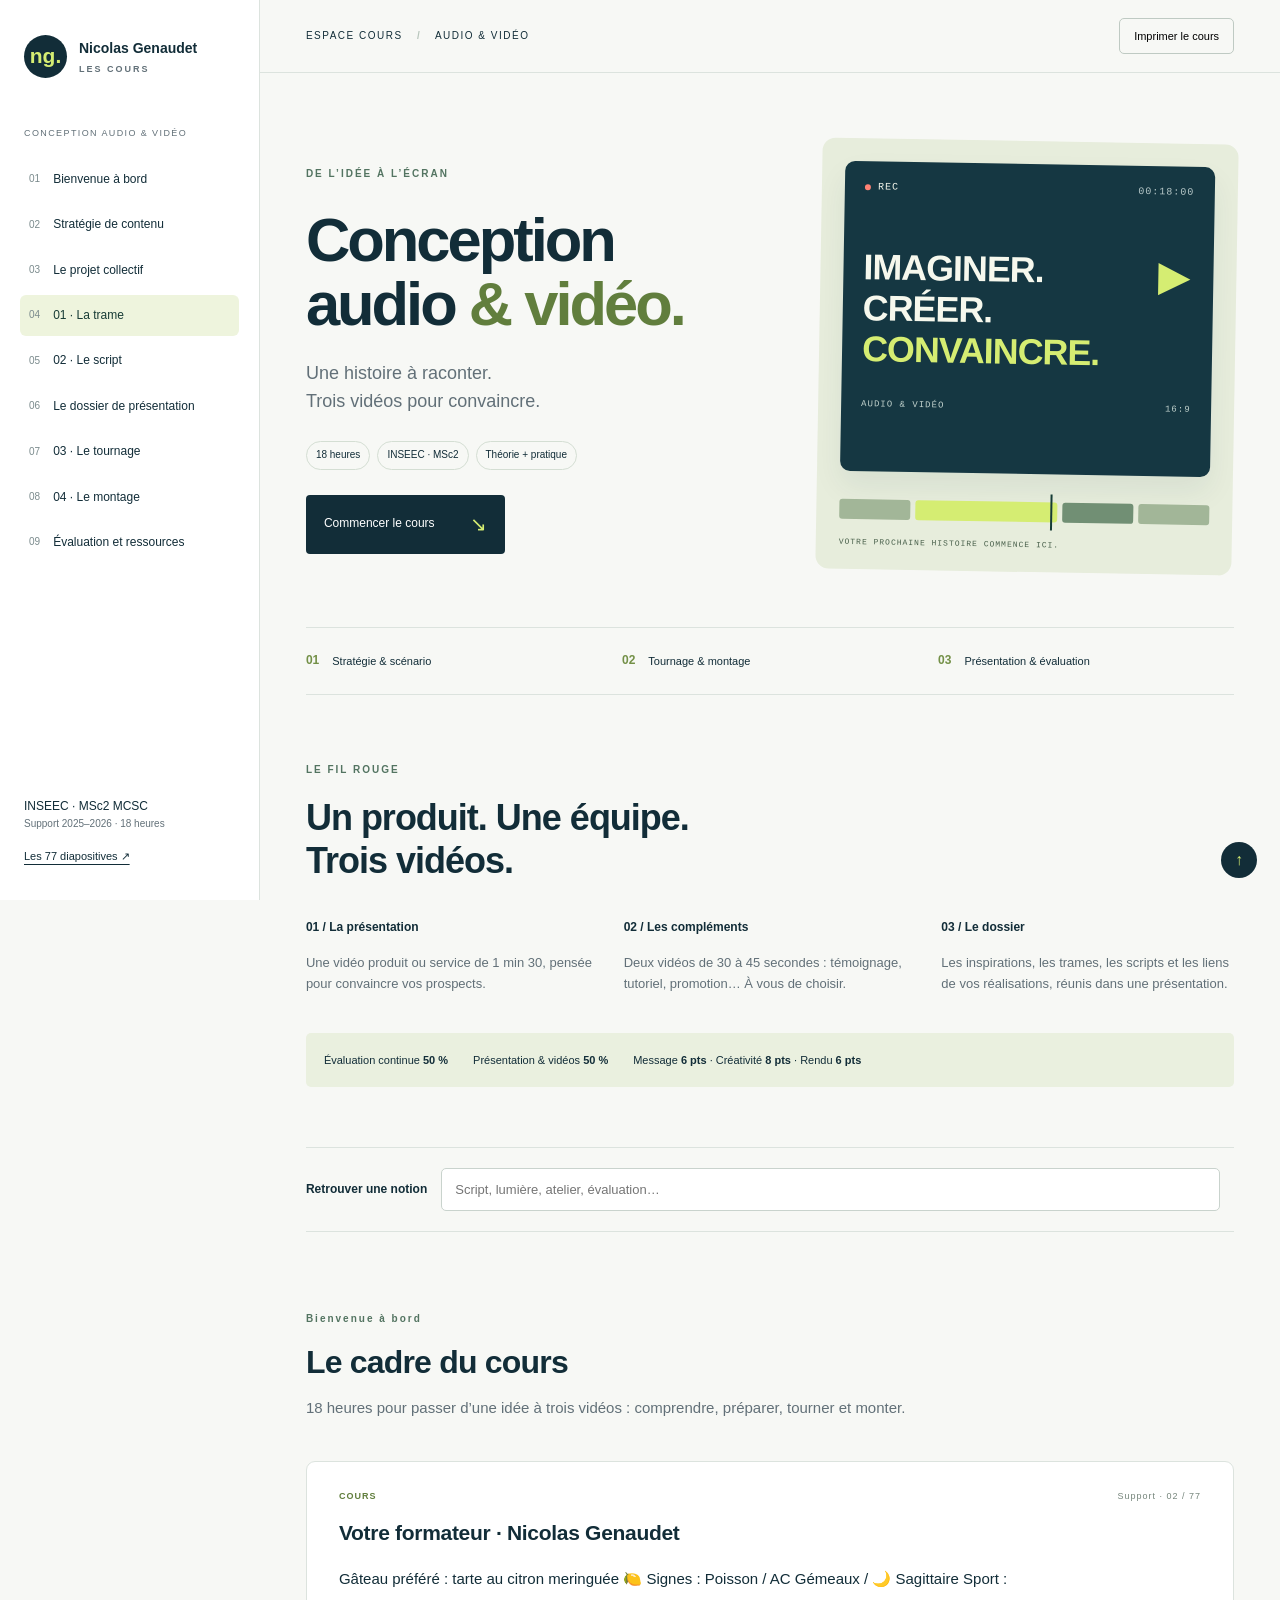
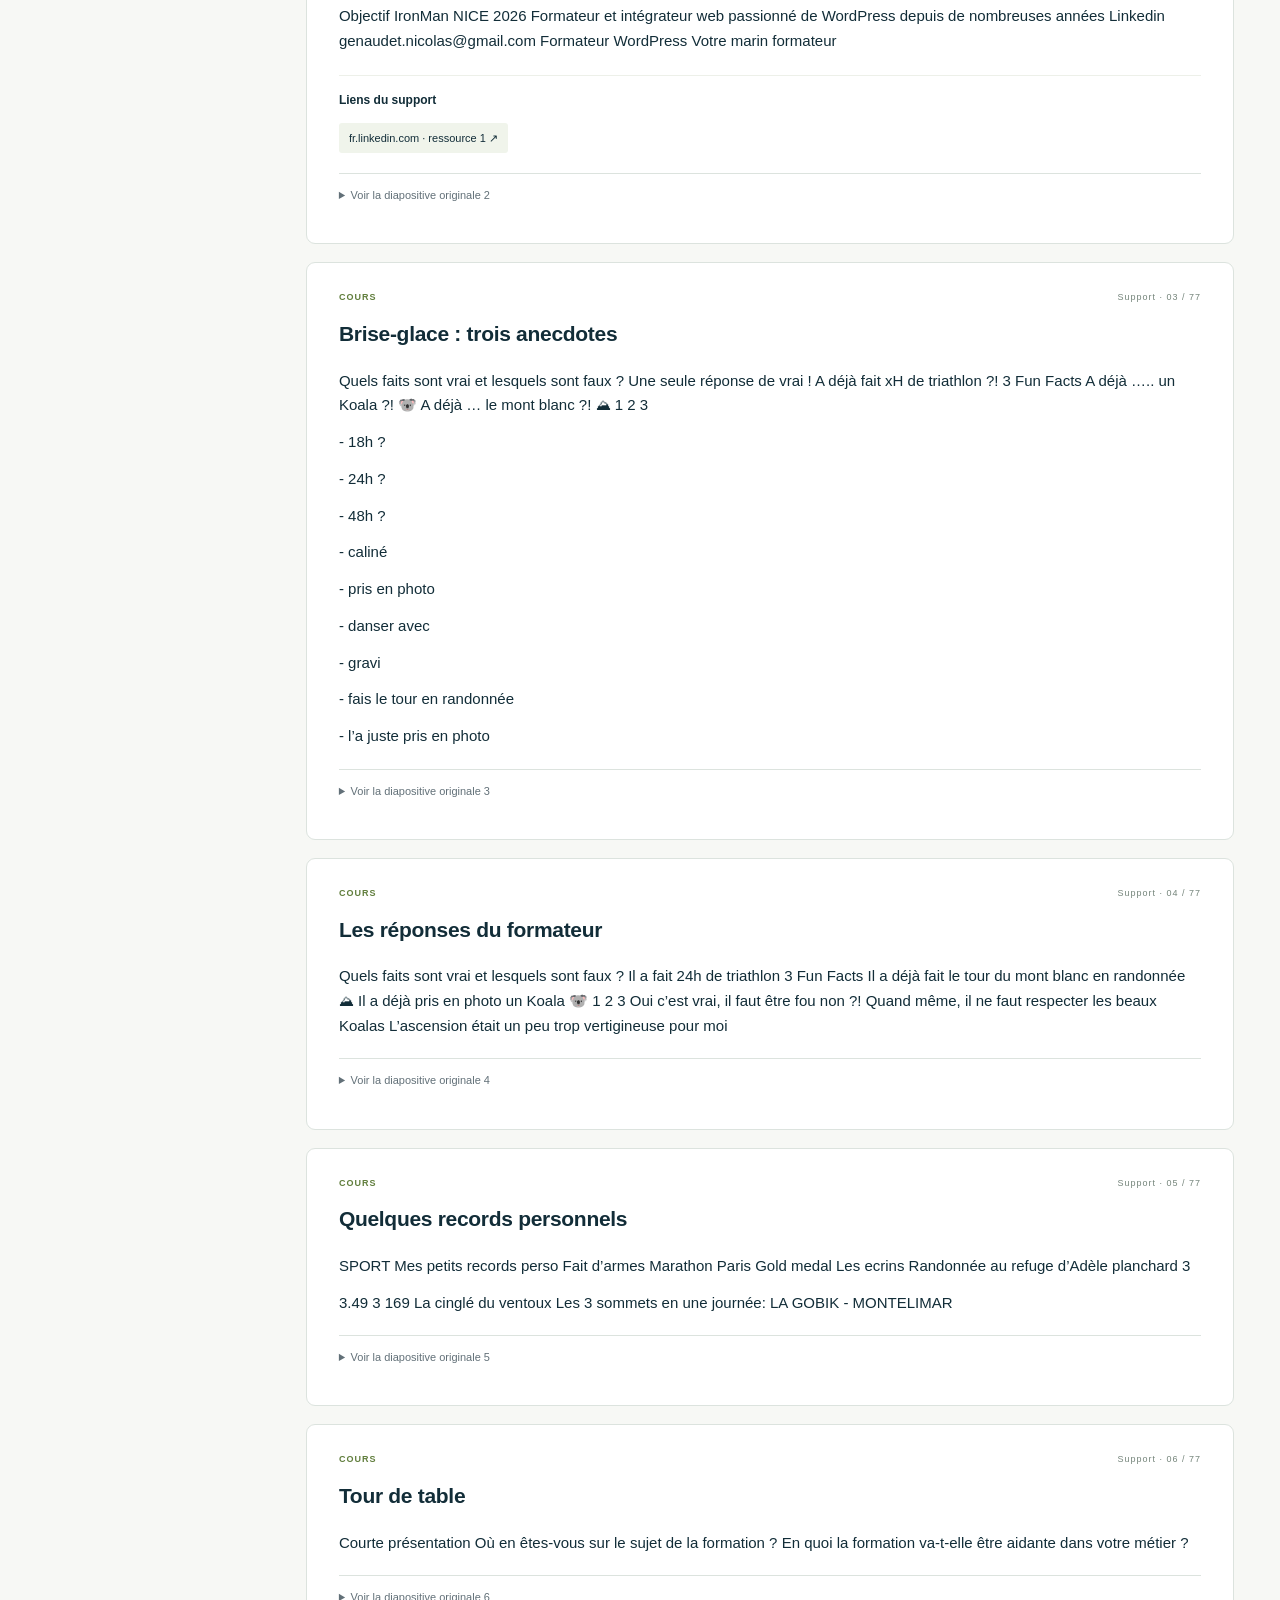
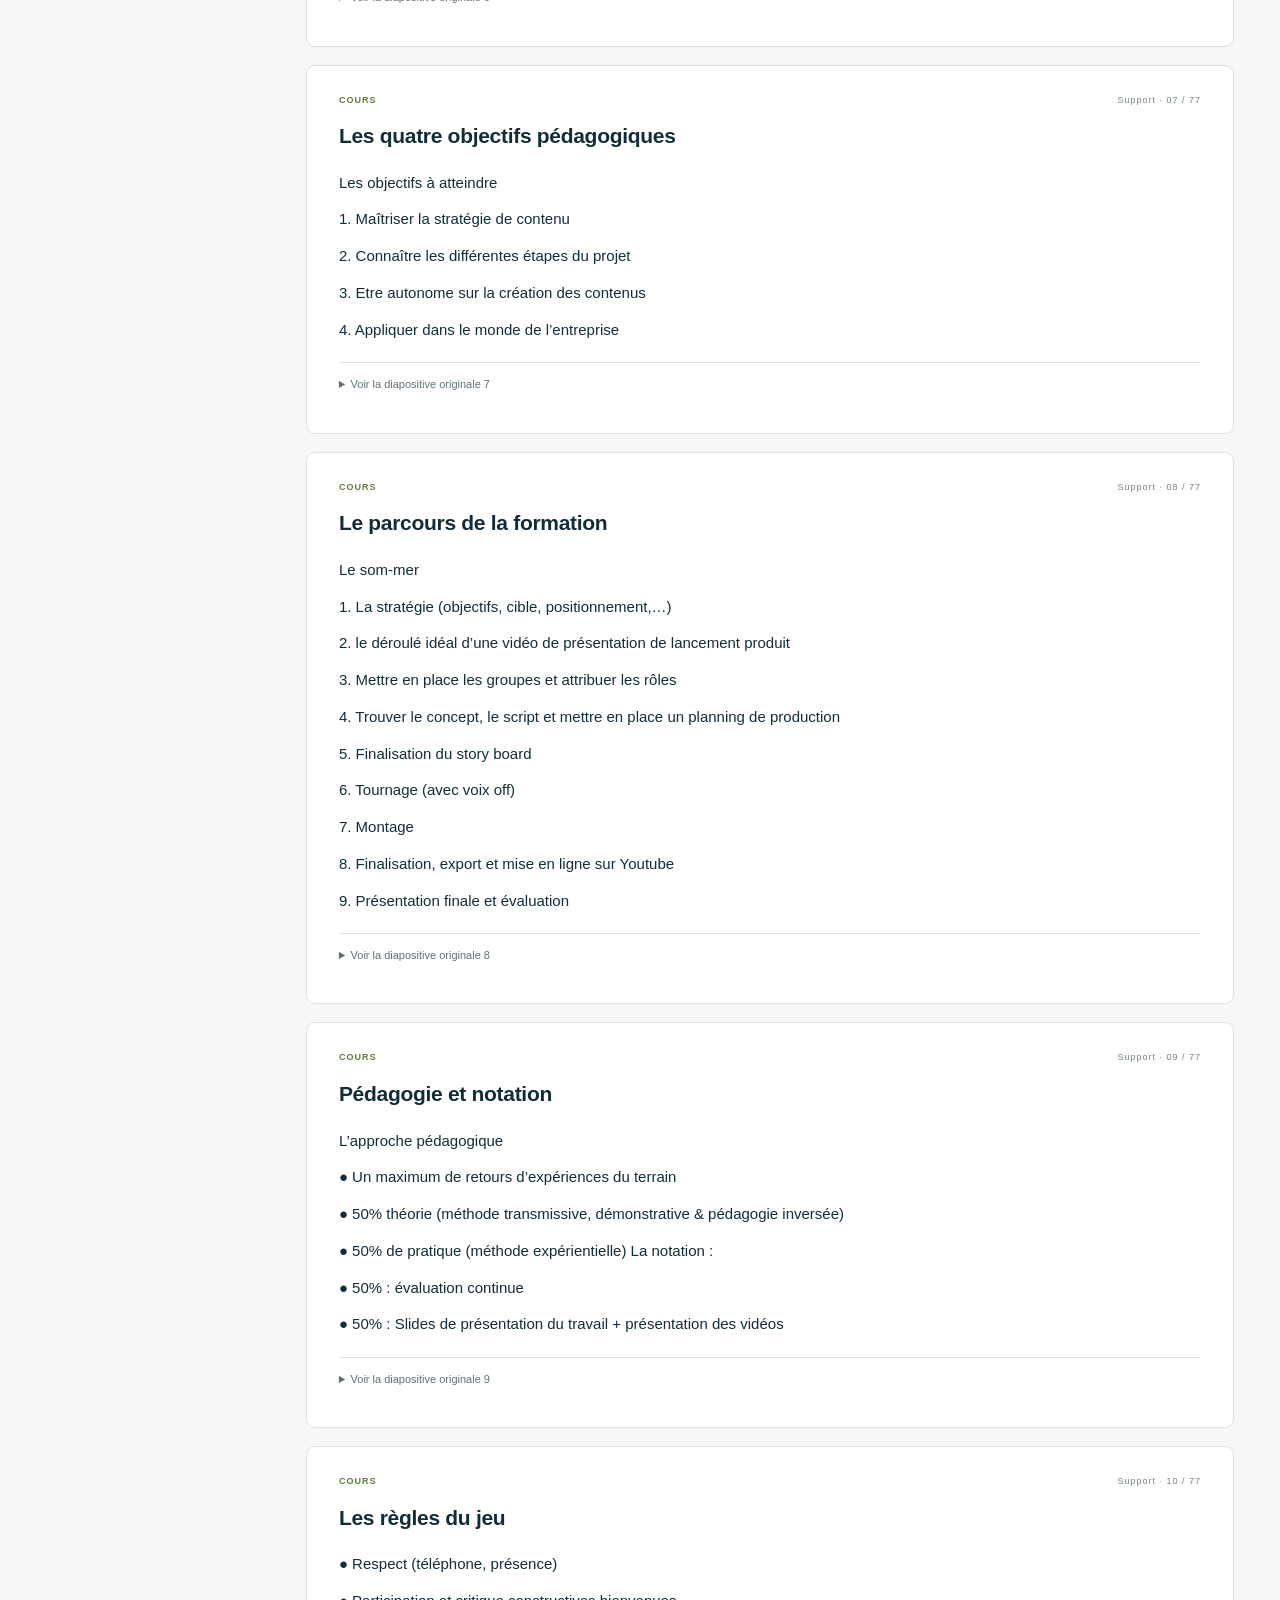
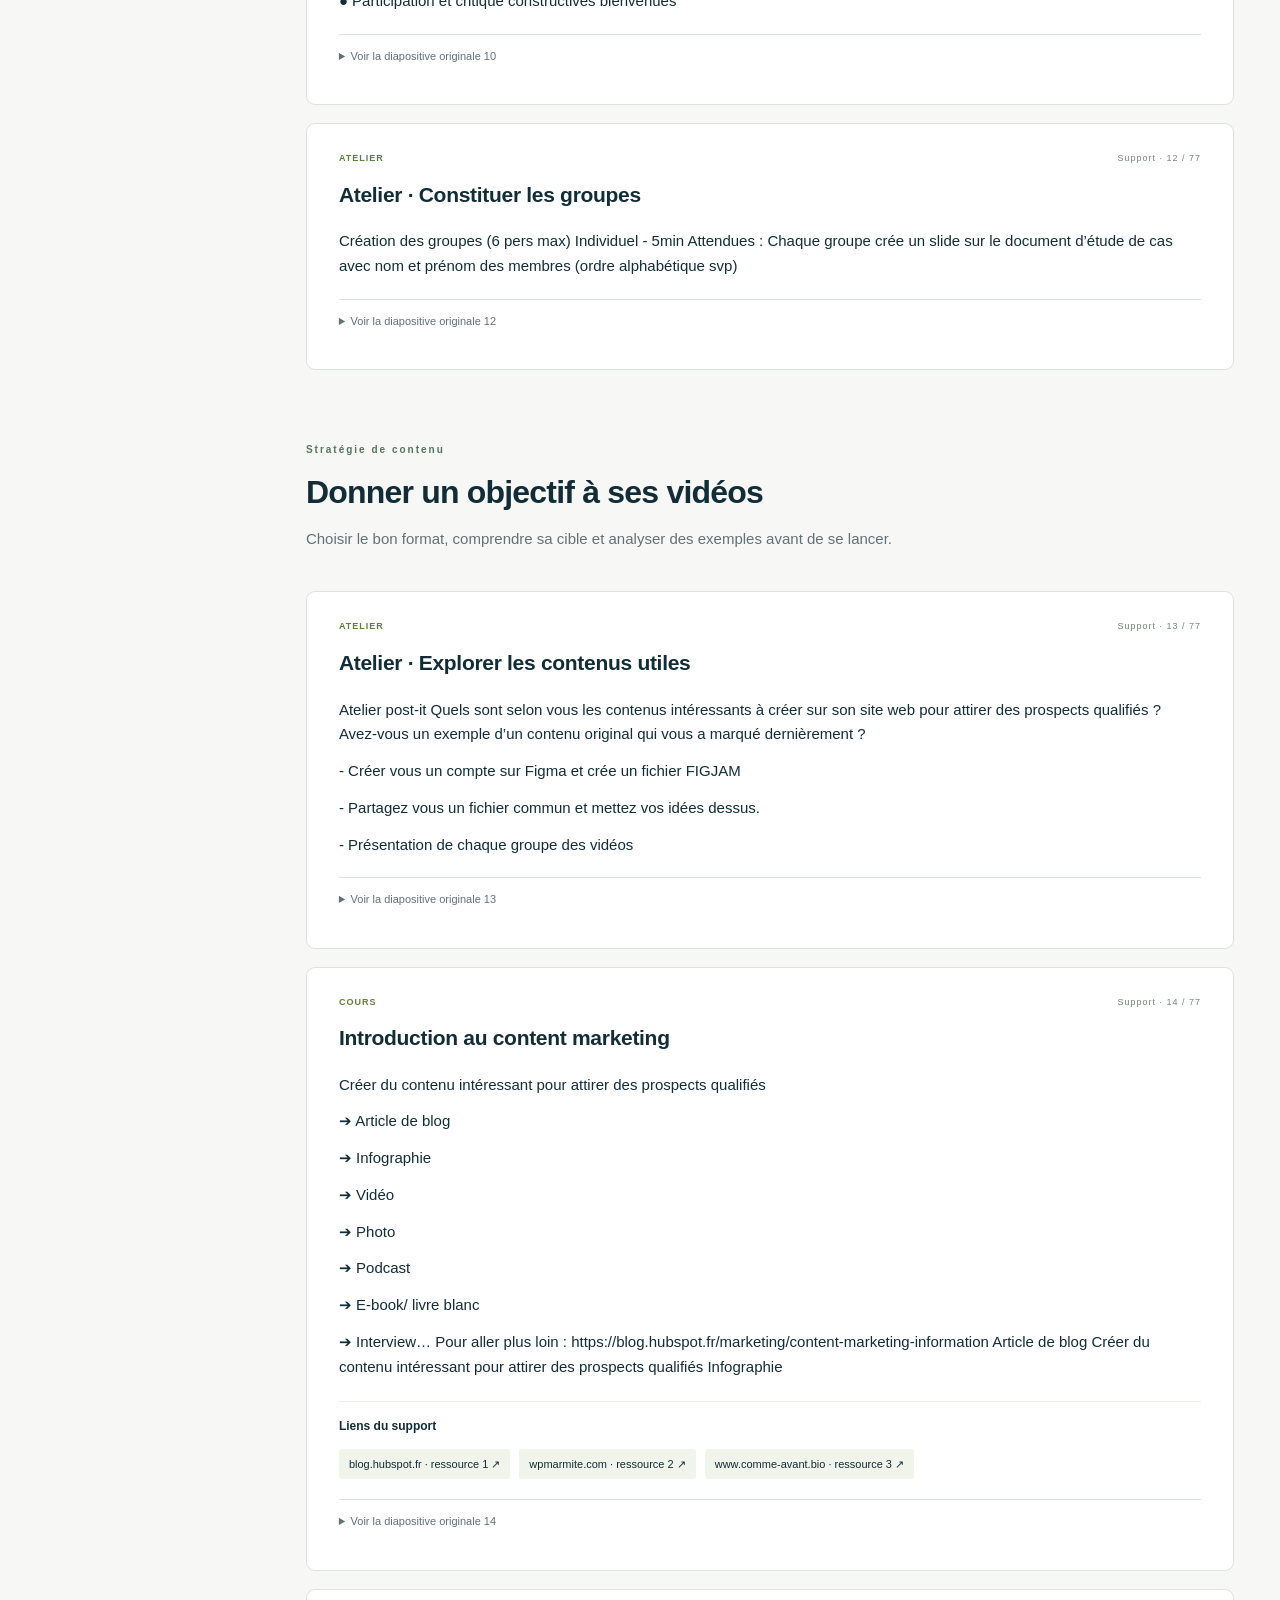
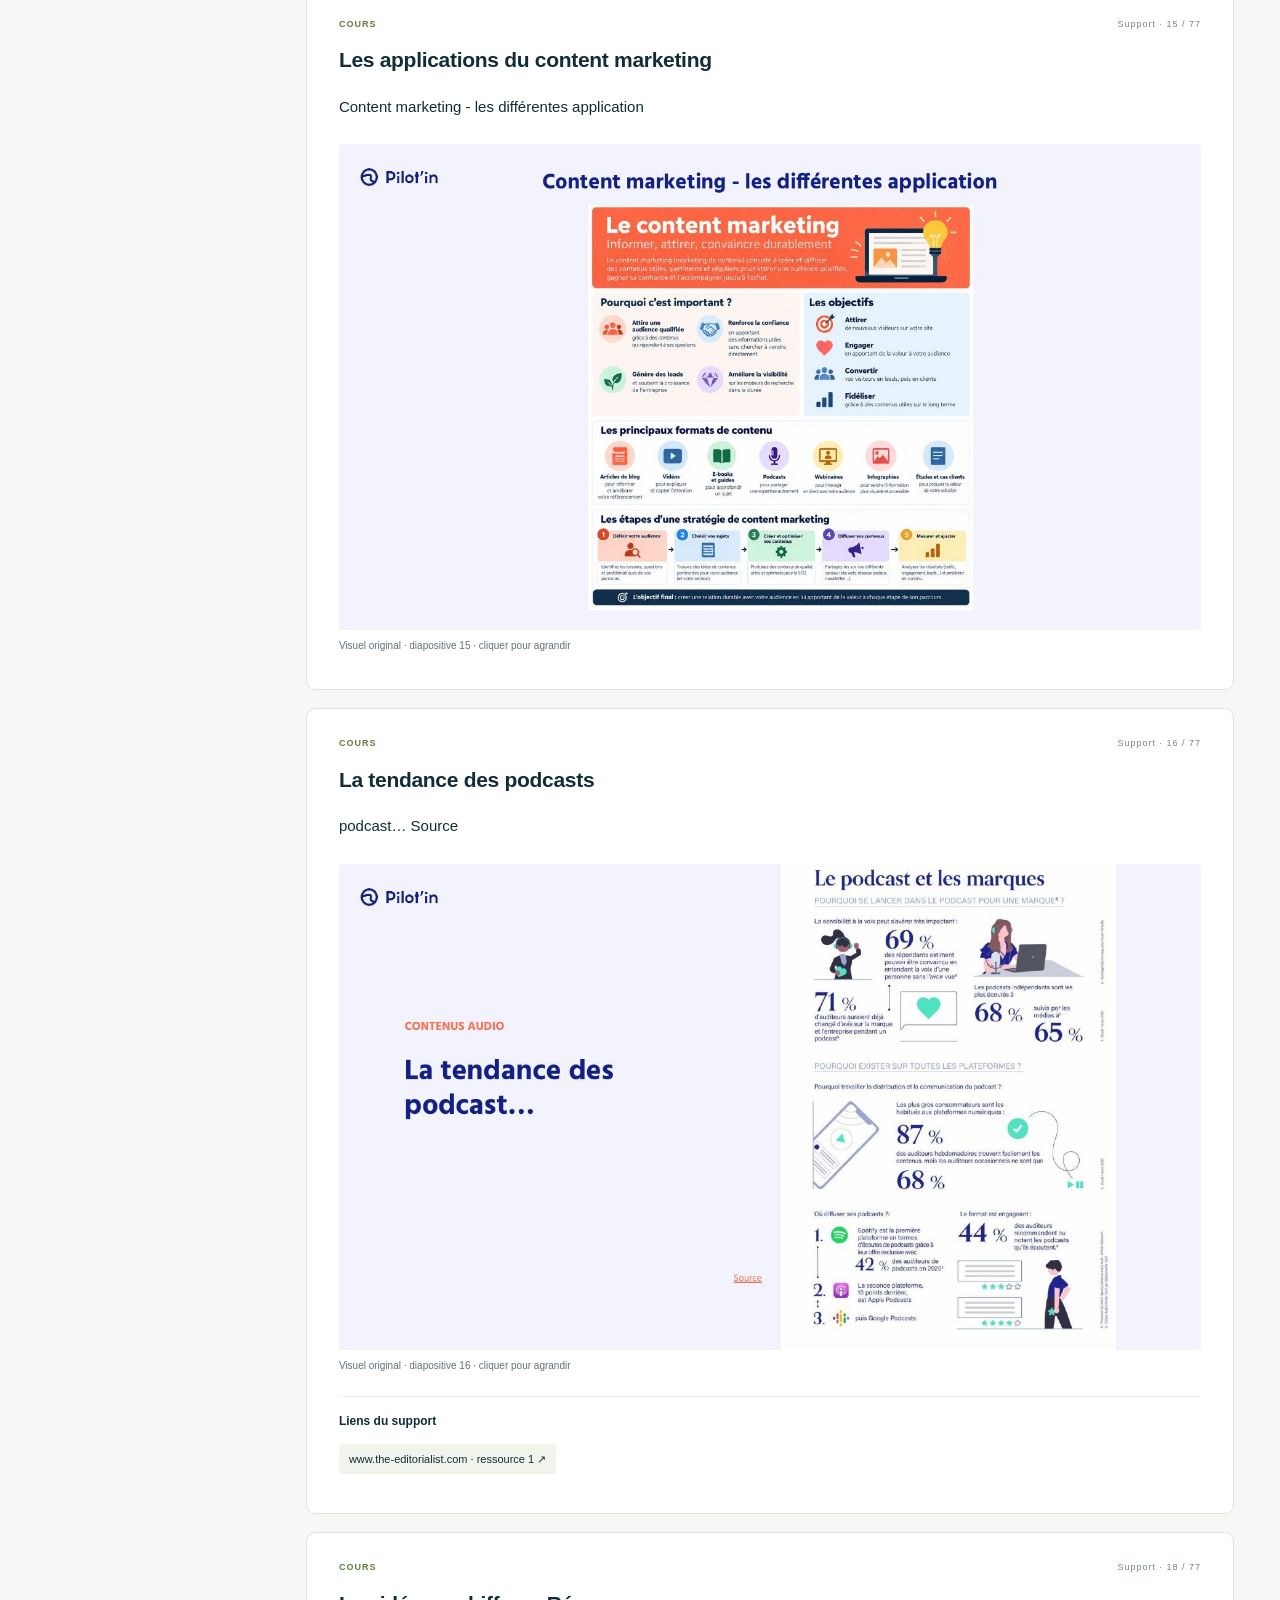
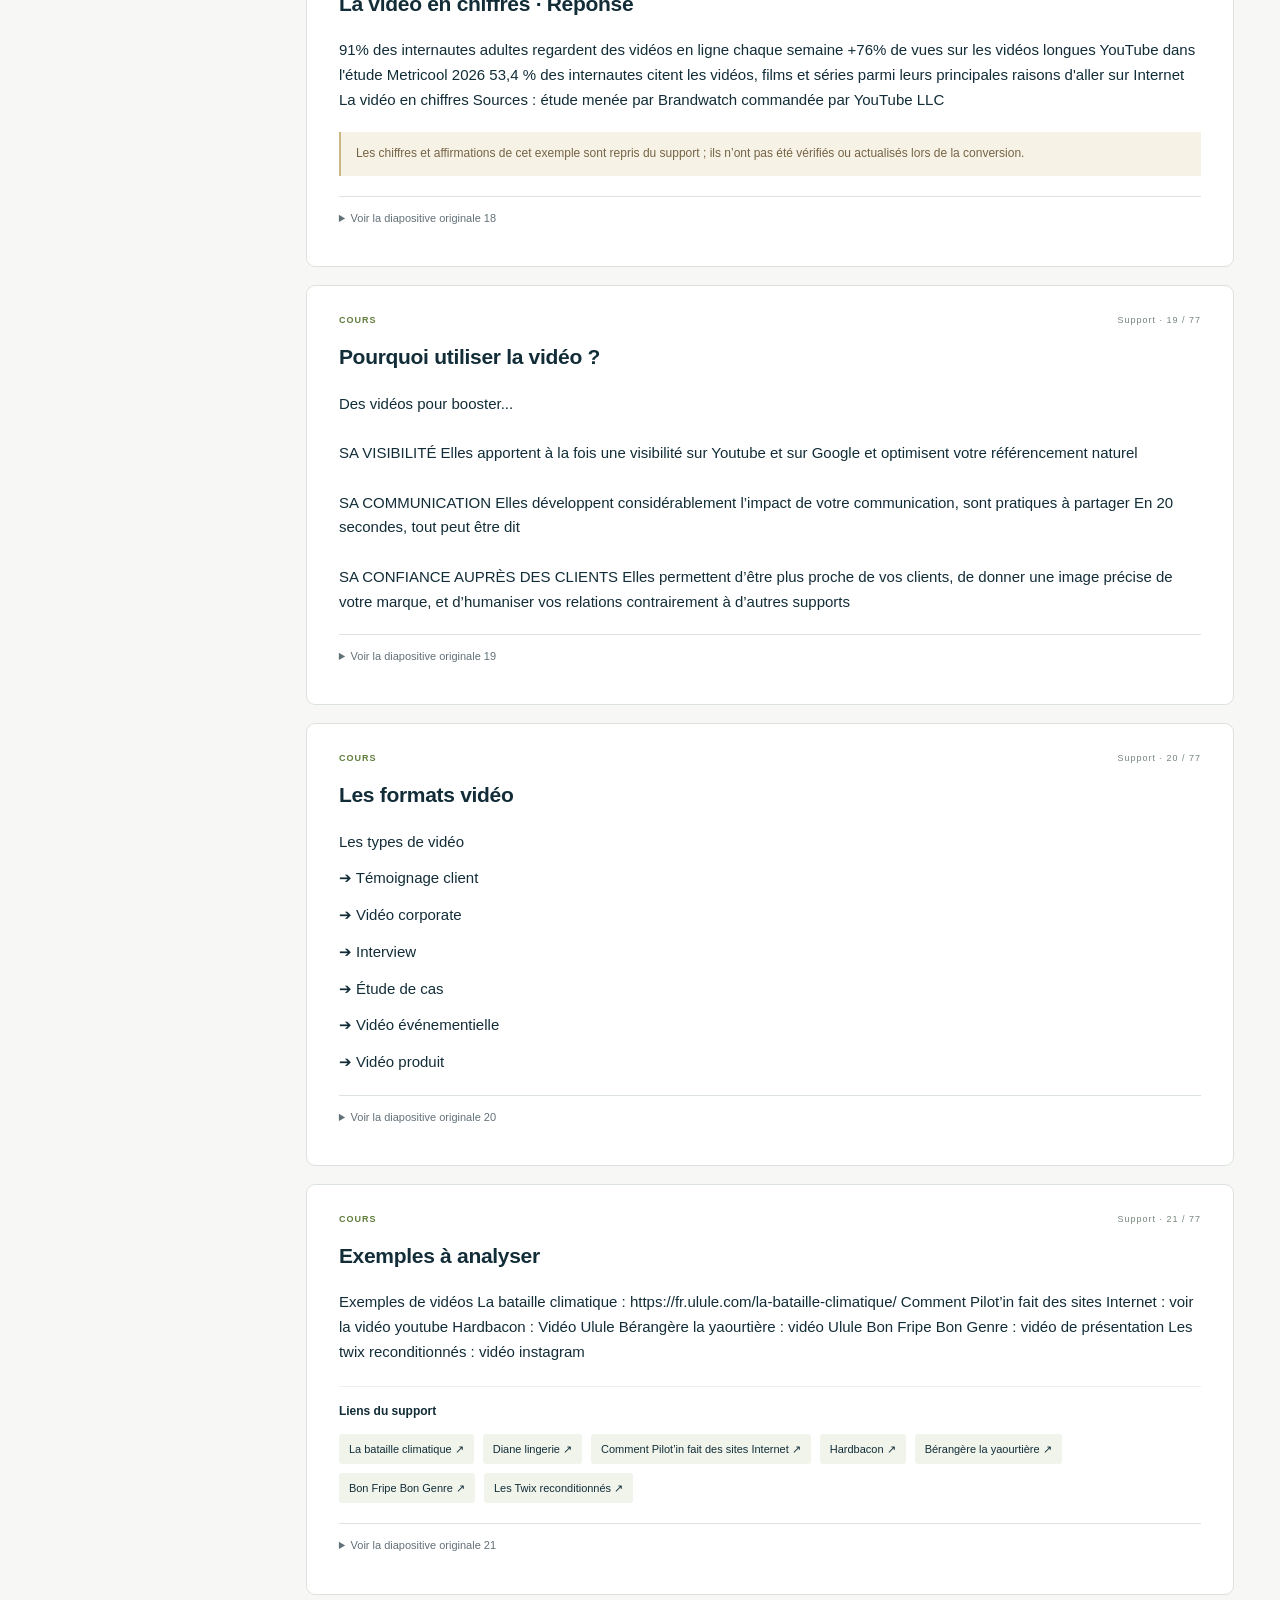
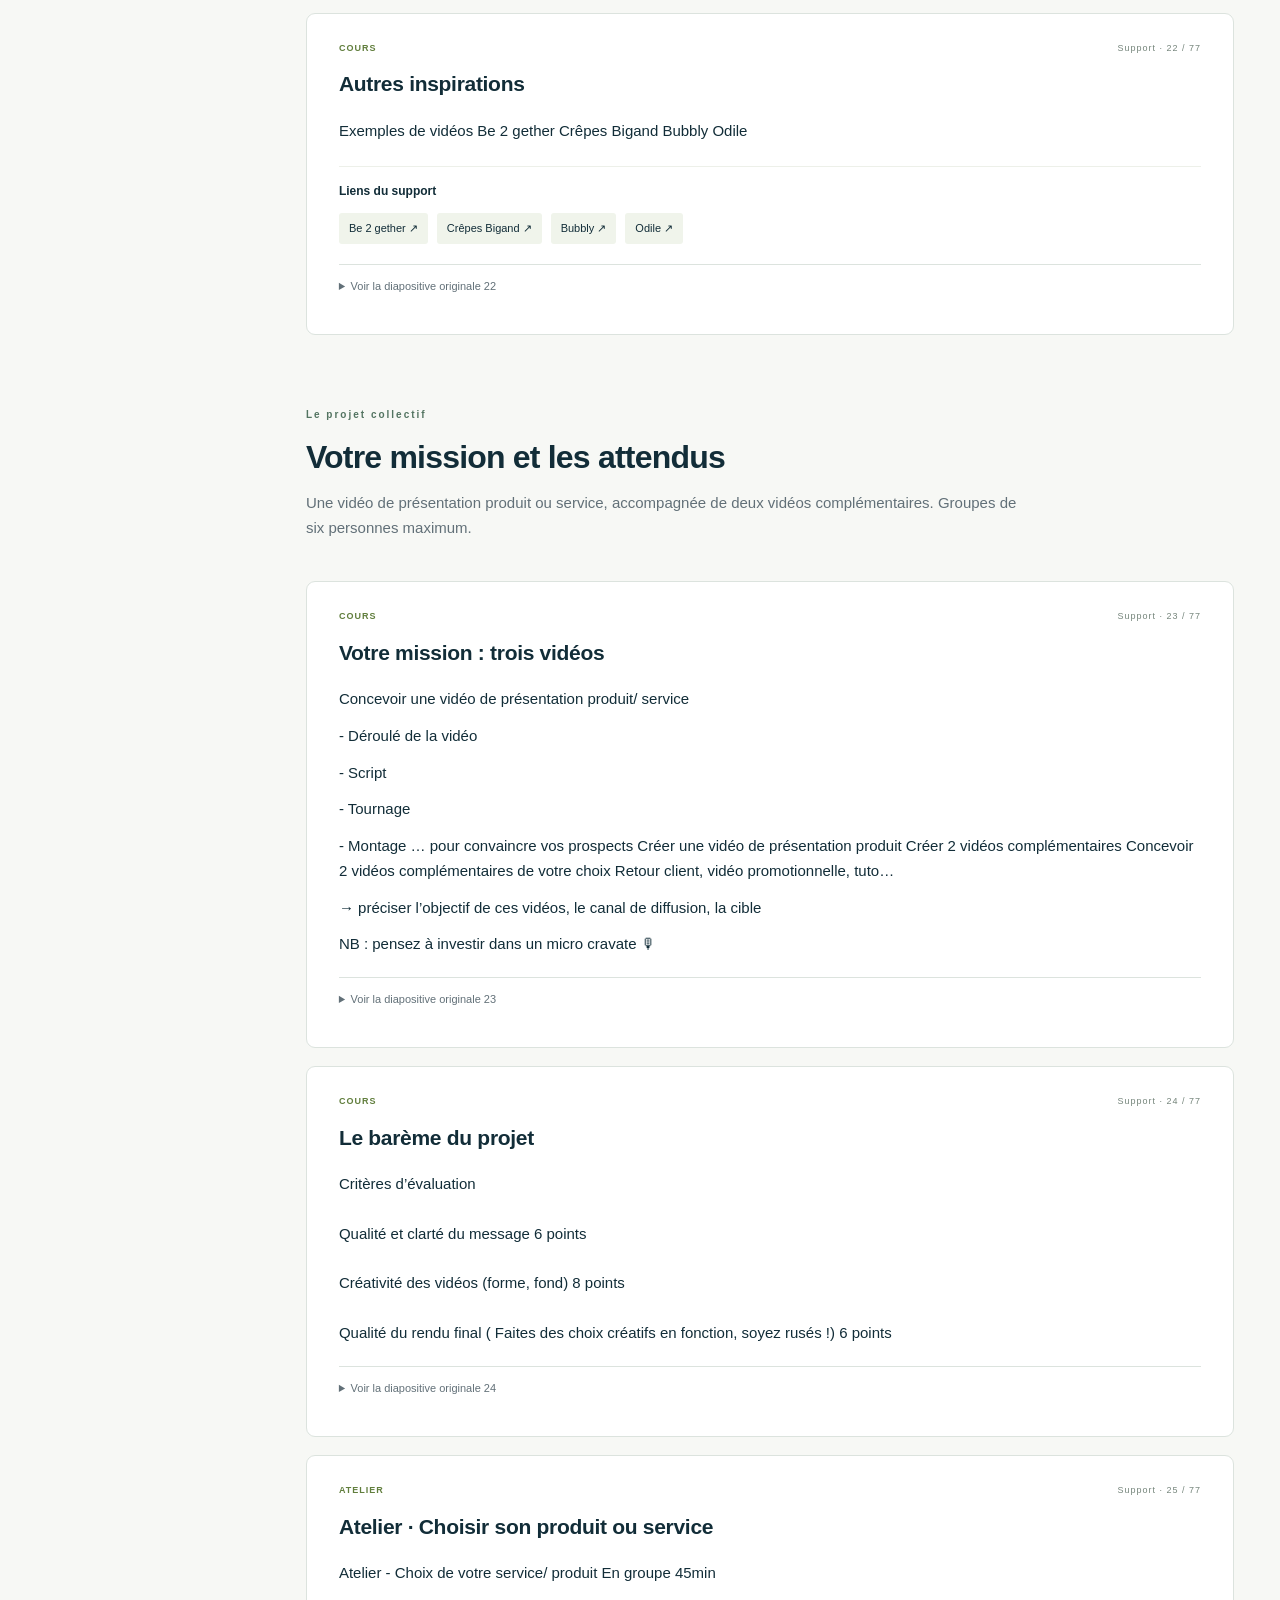
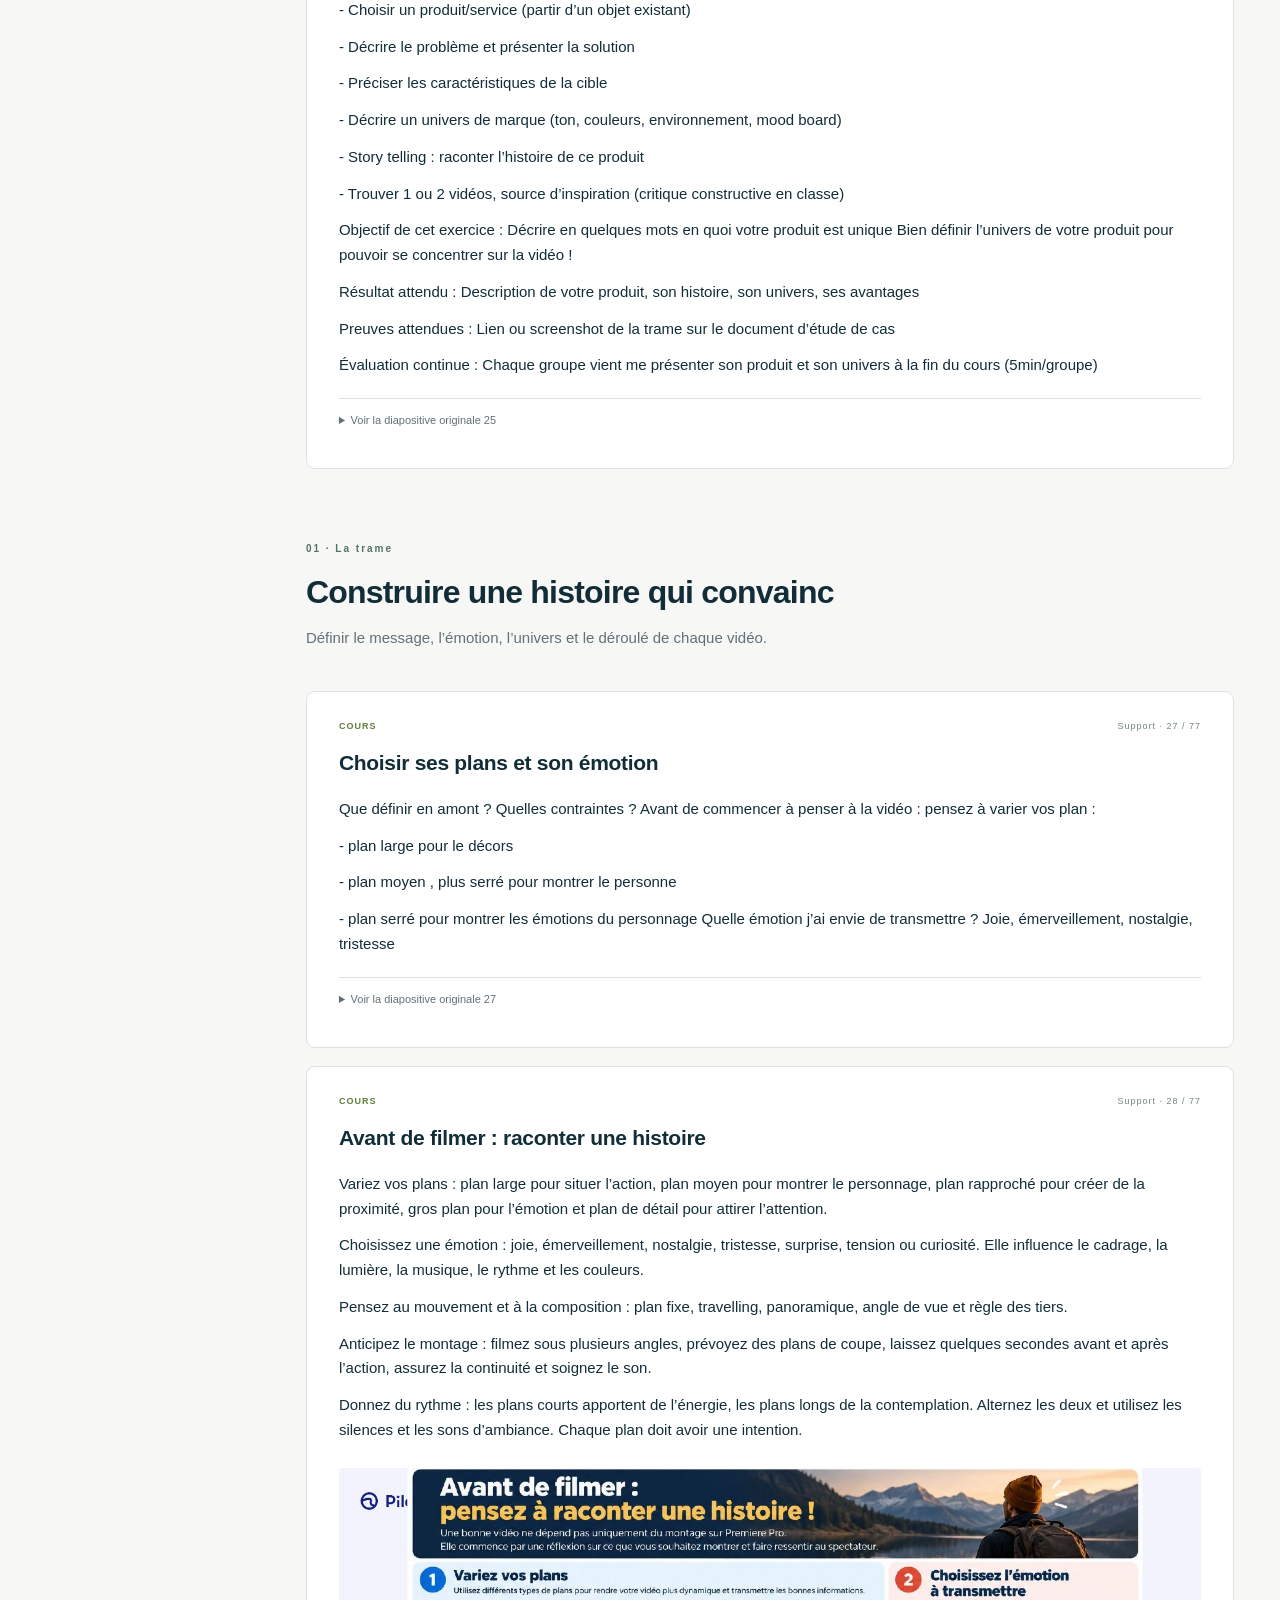
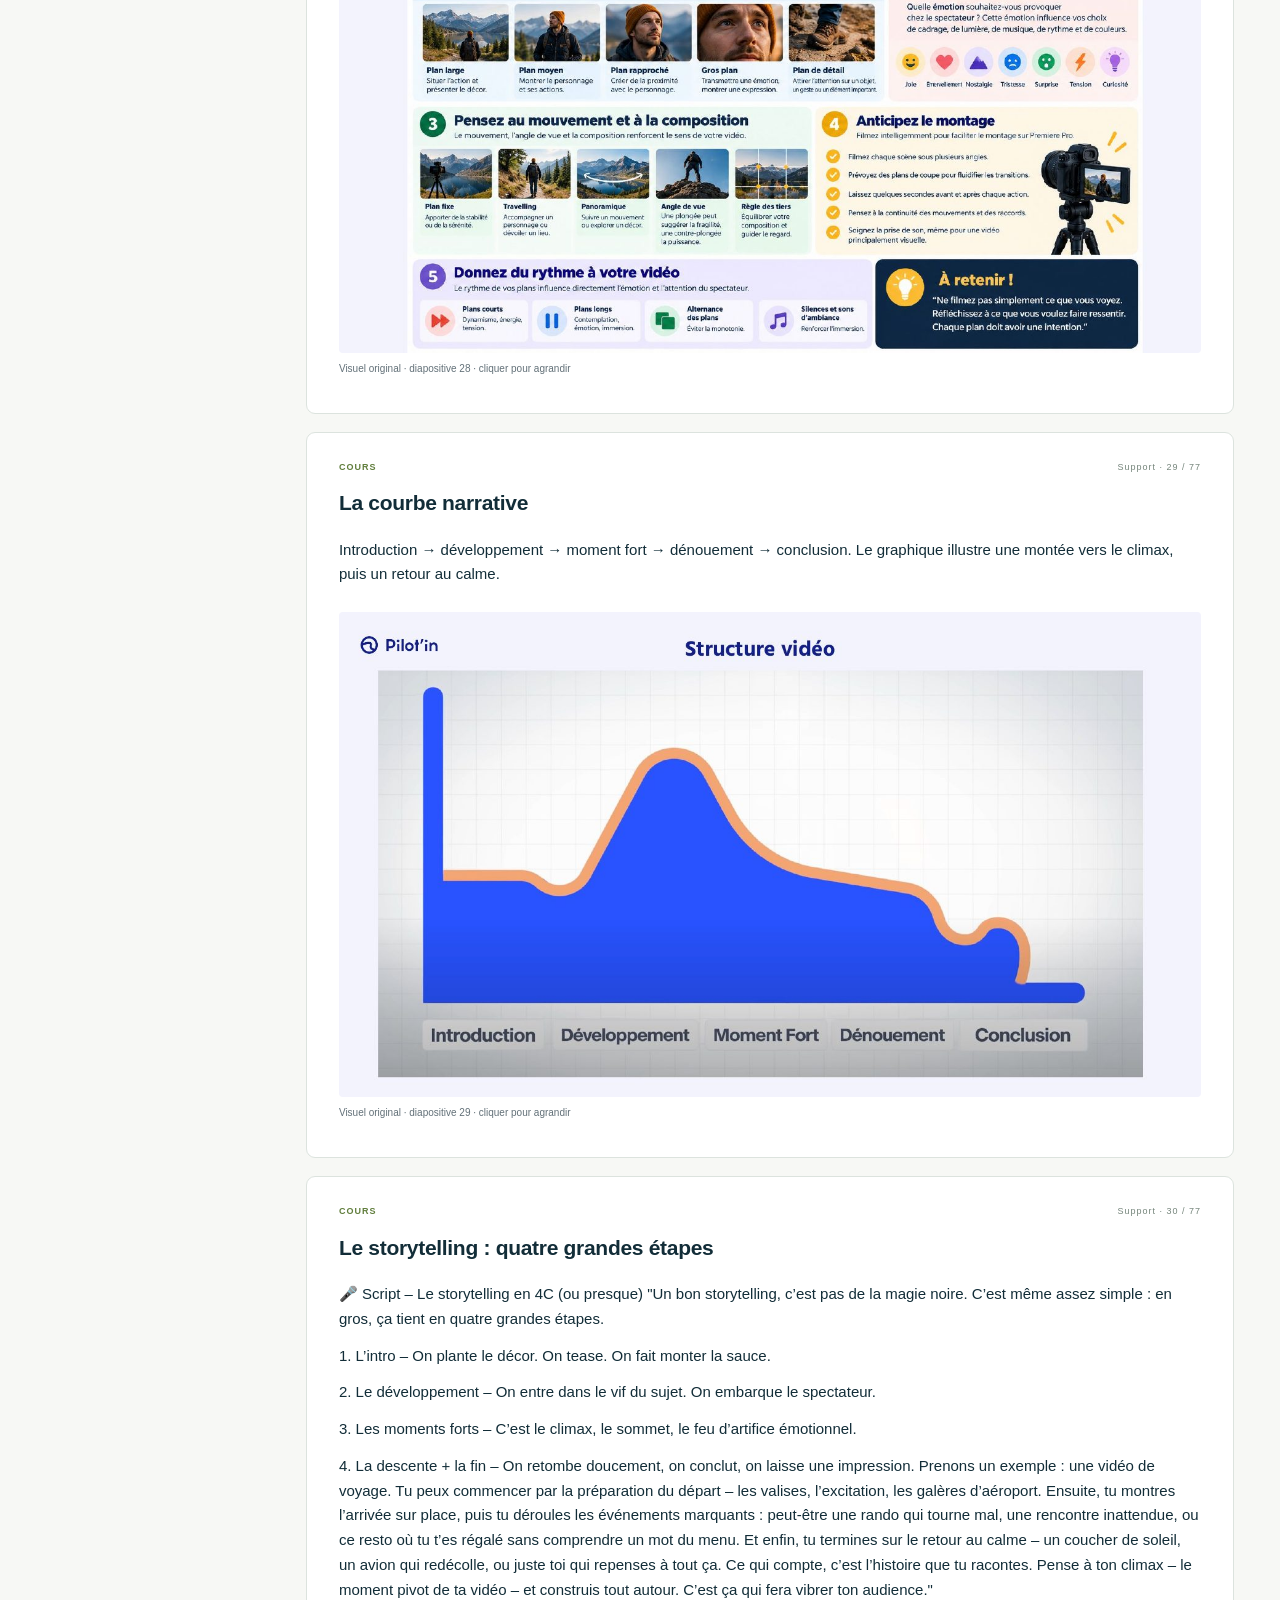
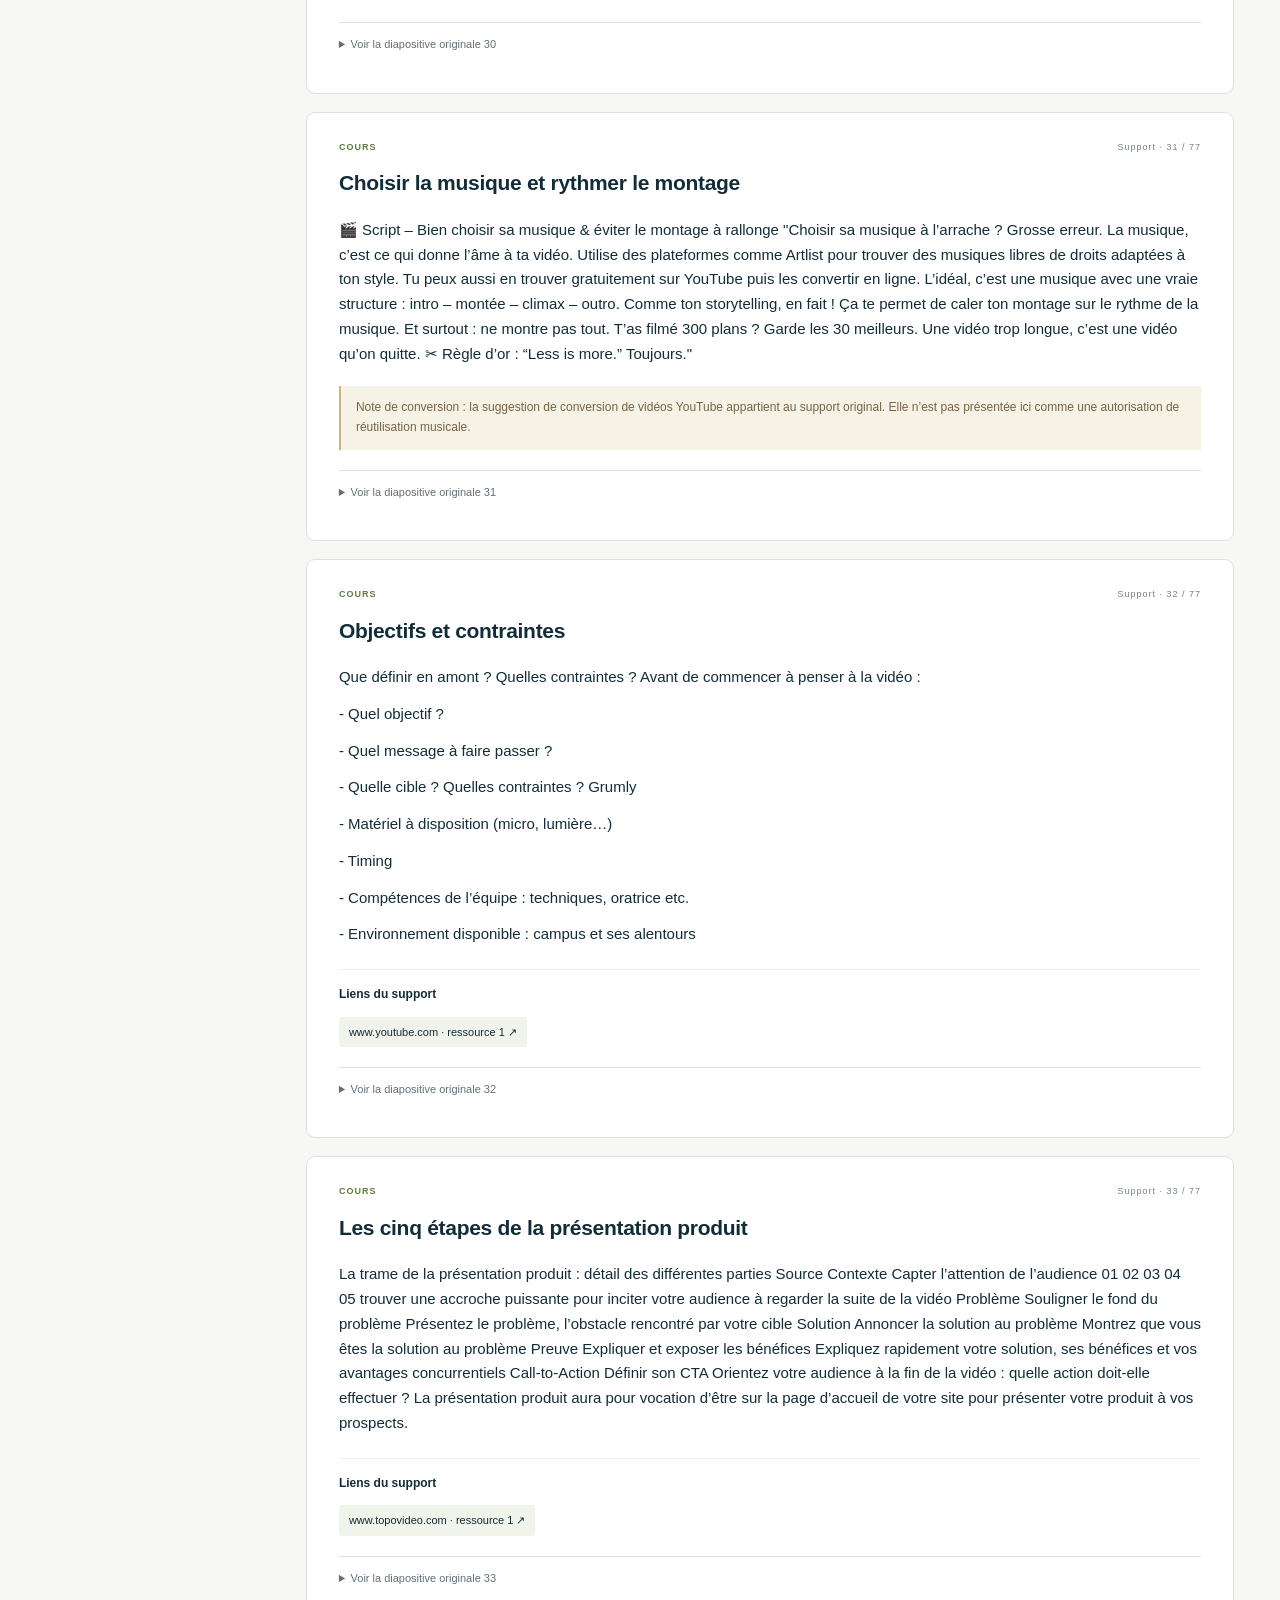
==== cours/conception-audio-video/index.html @ 09643603 "Ajoute le cours INSEEC de conception audio et vidéo" ====
<!doctype html><html lang="fr"><head><meta charset="utf-8"><meta name="viewport" content="width=device-width, initial-scale=1"><meta name="robots" content="noindex,nofollow"><meta name="description" content="Cours de conception audio et vidéo — INSEEC MSc2 MCSC, 18 heures, Nicolas Genaudet."><title>Conception audio & vidéo — Le cours</title><link rel="stylesheet" href="style.css"></head><body><a class="skip" href="#cours">Aller au cours</a><aside class="sidebar"><a class="brand" href="#accueil"><span class="brand-icon">ng.</span><span>Nicolas Genaudet<small>LES COURS</small></span></a><div class="nav-label">CONCEPTION AUDIO & VIDÉO</div><nav aria-label="Chapitres"><a href="#chapitre-1"><span>01</span>Bienvenue à bord</a><a href="#chapitre-2"><span>02</span>Stratégie de contenu</a><a href="#chapitre-3"><span>03</span>Le projet collectif</a><a href="#chapitre-4"><span>04</span>01 · La trame</a><a href="#chapitre-5"><span>05</span>02 · Le script</a><a href="#chapitre-6"><span>06</span>Le dossier de présentation</a><a href="#chapitre-7"><span>07</span>03 · Le tournage</a><a href="#chapitre-8"><span>08</span>04 · Le montage</a><a href="#chapitre-9"><span>09</span>Évaluation et ressources</a></nav><div class="sidebar-bottom"><span>INSEEC · MSc2 MCSC</span><small>Support 2025–2026 · 18 heures</small><a href="#originaux">Les 77 diapositives ↗</a></div></aside><div class="page"><header class="topbar"><span>ESPACE COURS <b>/</b> AUDIO & VIDÉO</span><button id="print" type="button">Imprimer le cours</button></header><main id="cours"><section class="hero" id="accueil"><div class="hero-copy"><span class="eyebrow">DE L’IDÉE À L’ÉCRAN</span><h1>Conception<br>audio <em>& vidéo.</em></h1><p>Une histoire à raconter.<br>Trois vidéos pour convaincre.</p><div class="pills"><span>18 heures</span><span>INSEEC · MSc2</span><span>Théorie + pratique</span></div><a class="primary" href="#chapitre-1">Commencer le cours <span>↘</span></a></div><div class="hero-art" aria-hidden="true"><div class="viewfinder"><div class="rec"><i></i> REC <span>00:18:00</span></div><div class="play">▶</div><div class="frame-text">IMAGINER.<br>CRÉER.<br><em>CONVAINCRE.</em></div><div class="frame-bottom">AUDIO & VIDÉO <span>16:9</span></div></div><div class="timeline"><span></span><span></span><span></span><span></span><i></i></div><div class="art-caption">VOTRE PROCHAINE HISTOIRE COMMENCE ICI.</div></div></section><div class="overview"><div><strong>01</strong><span>Stratégie & scénario</span></div><div><strong>02</strong><span>Tournage & montage</span></div><div><strong>03</strong><span>Présentation & évaluation</span></div></div><section class="brief"><span class="eyebrow">LE FIL ROUGE</span><h2>Un produit. Une équipe.<br>Trois vidéos.</h2><div class="brief-grid"><div><b>01 / La présentation</b><p>Une vidéo produit ou service de 1 min 30, pensée pour convaincre vos prospects.</p></div><div><b>02 / Les compléments</b><p>Deux vidéos de 30 à 45 secondes : témoignage, tutoriel, promotion… À vous de choisir.</p></div><div><b>03 / Le dossier</b><p>Les inspirations, les trames, les scripts et les liens de vos réalisations, réunis dans une présentation.</p></div></div><div class="grading"><span>Évaluation continue <b>50 %</b></span><span>Présentation & vidéos <b>50 %</b></span><span>Message <b>6 pts</b> · Créativité <b>8 pts</b> · Rendu <b>6 pts</b></span></div></section><div class="searchbar"><label for="search">Retrouver une notion</label><input id="search" type="search" placeholder="Script, lumière, atelier, évaluation…" autocomplete="off"><span id="results" role="status" aria-live="polite"></span></div><p id="empty" hidden>Aucune notion trouvée. Essayez un autre mot ou effacez la recherche.</p><section class="chapter" id="chapitre-1"><header class="chapter-head"><span class="eyebrow">Bienvenue à bord</span><h2>Le cadre du cours</h2><p>18 heures pour passer d’une idée à trois vidéos : comprendre, préparer, tourner et monter.</p></header><article class="lesson" id="diapo-2"><div class="card-top"><span>COURS</span><span>Support · 02 / 77</span></div><h3>Votre formateur · Nicolas Genaudet</h3><p>Gâteau préféré : tarte au citron meringuée 🍋 Signes : Poisson / AC Gémeaux / 🌙 Sagittaire Sport :</p><p>Objectif IronMan NICE 2026 Formateur et intégrateur web passionné de WordPress depuis de nombreuses années Linkedin genaudet.nicolas@gmail.com Formateur WordPress Votre marin formateur</p><div class="resources"><strong>Liens du support</strong><ul><li><a href="https://fr.linkedin.com/in/nicolas-genaudet-a4879394" target="_blank" rel="noopener noreferrer">fr.linkedin.com · ressource 1 ↗</a></li></ul></div><details class="source"><summary>Voir la diapositive originale 2</summary><img src="assets/diapo-02.jpg" alt="Diapositive originale 2 : Votre formateur · Nicolas Genaudet" loading="lazy" width="1400" height="788"></details></article><article class="lesson" id="diapo-3"><div class="card-top"><span>COURS</span><span>Support · 03 / 77</span></div><h3>Brise-glace : trois anecdotes</h3><p>Quels faits sont vrai et lesquels sont faux ? Une seule réponse de vrai ! A déjà fait xH de triathlon ?! 3 Fun Facts A déjà ….. un Koala ?! 🐨 A déjà … le mont blanc ?! ⛰ 1 2 3</p><p>- 18h ?</p><p>- 24h ?</p><p>- 48h ?</p><p>- caliné</p><p>- pris en photo</p><p>- danser avec</p><p>- gravi</p><p>- fais le tour en randonnée</p><p>- l’a juste pris en photo</p><details class="source"><summary>Voir la diapositive originale 3</summary><img src="assets/diapo-03.jpg" alt="Diapositive originale 3 : Brise-glace : trois anecdotes" loading="lazy" width="1400" height="788"></details></article><article class="lesson" id="diapo-4"><div class="card-top"><span>COURS</span><span>Support · 04 / 77</span></div><h3>Les réponses du formateur</h3><p>Quels faits sont vrai et lesquels sont faux ? Il a fait 24h de triathlon 3 Fun Facts Il a déjà fait le tour du mont blanc en randonnée ⛰ Il a déjà pris en photo un Koala 🐨 1 2 3 Oui c’est vrai, il faut être fou non ?! Quand même, il ne faut respecter les beaux Koalas L’ascension était un peu trop vertigineuse pour moi</p><details class="source"><summary>Voir la diapositive originale 4</summary><img src="assets/diapo-04.jpg" alt="Diapositive originale 4 : Les réponses du formateur" loading="lazy" width="1400" height="788"></details></article><article class="lesson" id="diapo-5"><div class="card-top"><span>COURS</span><span>Support · 05 / 77</span></div><h3>Quelques records personnels</h3><p>SPORT Mes petits records perso Fait d’armes Marathon Paris Gold medal Les ecrins Randonnée au refuge d’Adèle planchard 3</p><p>3.49 3 169 La cinglé du ventoux Les 3 sommets en une journée: LA GOBIK - MONTELIMAR</p><details class="source"><summary>Voir la diapositive originale 5</summary><img src="assets/diapo-05.jpg" alt="Diapositive originale 5 : Quelques records personnels" loading="lazy" width="1400" height="788"></details></article><article class="lesson" id="diapo-6"><div class="card-top"><span>COURS</span><span>Support · 06 / 77</span></div><h3>Tour de table</h3><p>Courte présentation Où en êtes-vous sur le sujet de la formation ? En quoi la formation va-t-elle être aidante dans votre métier ?</p><details class="source"><summary>Voir la diapositive originale 6</summary><img src="assets/diapo-06.jpg" alt="Diapositive originale 6 : Tour de table" loading="lazy" width="1400" height="788"></details></article><article class="lesson" id="diapo-7"><div class="card-top"><span>COURS</span><span>Support · 07 / 77</span></div><h3>Les quatre objectifs pédagogiques</h3><p>Les objectifs à atteindre</p><p>1. Maîtriser la stratégie de contenu</p><p>2. Connaître les différentes étapes du projet</p><p>3. Etre autonome sur la création des contenus</p><p>4. Appliquer dans le monde de l’entreprise</p><details class="source"><summary>Voir la diapositive originale 7</summary><img src="assets/diapo-07.jpg" alt="Diapositive originale 7 : Les quatre objectifs pédagogiques" loading="lazy" width="1400" height="788"></details></article><article class="lesson" id="diapo-8"><div class="card-top"><span>COURS</span><span>Support · 08 / 77</span></div><h3>Le parcours de la formation</h3><p>Le som-mer</p><p>1. La stratégie (objectifs, cible, positionnement,…)</p><p>2. le déroulé idéal d’une vidéo de présentation de lancement produit</p><p>3. Mettre en place les groupes et attribuer les rôles</p><p>4. Trouver le concept, le script et mettre en place un planning de production</p><p>5. Finalisation du story board</p><p>6. Tournage (avec voix off)</p><p>7. Montage</p><p>8. Finalisation, export et mise en ligne sur Youtube</p><p>9. Présentation finale et évaluation</p><details class="source"><summary>Voir la diapositive originale 8</summary><img src="assets/diapo-08.jpg" alt="Diapositive originale 8 : Le parcours de la formation" loading="lazy" width="1400" height="788"></details></article><article class="lesson" id="diapo-9"><div class="card-top"><span>COURS</span><span>Support · 09 / 77</span></div><h3>Pédagogie et notation</h3><p>L’approche pédagogique</p><p>● Un maximum de retours d’expériences du terrain</p><p>● 50% théorie (méthode transmissive, démonstrative &amp; pédagogie inversée)</p><p>● 50% de pratique (méthode expérientielle) La notation :</p><p>● 50% : évaluation continue</p><p>● 50% : Slides de présentation du travail + présentation des vidéos</p><details class="source"><summary>Voir la diapositive originale 9</summary><img src="assets/diapo-09.jpg" alt="Diapositive originale 9 : Pédagogie et notation" loading="lazy" width="1400" height="788"></details></article><article class="lesson" id="diapo-10"><div class="card-top"><span>COURS</span><span>Support · 10 / 77</span></div><h3>Les règles du jeu</h3><p>● Respect (téléphone, présence)</p><p>● Participation et critique constructives bienvenues</p><details class="source"><summary>Voir la diapositive originale 10</summary><img src="assets/diapo-10.jpg" alt="Diapositive originale 10 : Les règles du jeu" loading="lazy" width="1400" height="788"></details></article><article class="lesson" id="diapo-12"><div class="card-top"><span>ATELIER</span><span>Support · 12 / 77</span></div><h3>Atelier · Constituer les groupes</h3><p>Création des groupes (6 pers max) Individuel - 5min Attendues : Chaque groupe crée un slide sur le document d’étude de cas avec nom et prénom des membres (ordre alphabétique svp)</p><details class="source"><summary>Voir la diapositive originale 12</summary><img src="assets/diapo-12.jpg" alt="Diapositive originale 12 : Atelier · Constituer les groupes" loading="lazy" width="1400" height="788"></details></article></section><section class="chapter" id="chapitre-2"><header class="chapter-head"><span class="eyebrow">Stratégie de contenu</span><h2>Donner un objectif à ses vidéos</h2><p>Choisir le bon format, comprendre sa cible et analyser des exemples avant de se lancer.</p></header><article class="lesson" id="diapo-13"><div class="card-top"><span>ATELIER</span><span>Support · 13 / 77</span></div><h3>Atelier · Explorer les contenus utiles</h3><p>Atelier post-it Quels sont selon vous les contenus intéressants à créer sur son site web pour attirer des prospects qualifiés ? Avez-vous un exemple d’un contenu original qui vous a marqué dernièrement ?</p><p>- Créer vous un compte sur Figma et crée un fichier FIGJAM</p><p>- Partagez vous un fichier commun et mettez vos idées dessus.</p><p>- Présentation de chaque groupe des vidéos</p><details class="source"><summary>Voir la diapositive originale 13</summary><img src="assets/diapo-13.jpg" alt="Diapositive originale 13 : Atelier · Explorer les contenus utiles" loading="lazy" width="1400" height="788"></details></article><article class="lesson" id="diapo-14"><div class="card-top"><span>COURS</span><span>Support · 14 / 77</span></div><h3>Introduction au content marketing</h3><p>Créer du contenu intéressant pour attirer des prospects qualifiés</p><p>➔ Article de blog</p><p>➔ Infographie</p><p>➔ Vidéo</p><p>➔ Photo</p><p>➔ Podcast</p><p>➔ E-book/ livre blanc</p><p>➔ Interview… Pour aller plus loin : https://blog.hubspot.fr/marketing/content-marketing-information Article de blog Créer du contenu intéressant pour attirer des prospects qualifiés Infographie</p><div class="resources"><strong>Liens du support</strong><ul><li><a href="https://blog.hubspot.fr/marketing/content-marketing-information" target="_blank" rel="noopener noreferrer">blog.hubspot.fr · ressource 1 ↗</a></li><li><a href="https://wpmarmite.com/all-in-one-seo-vs-yoast/" target="_blank" rel="noopener noreferrer">wpmarmite.com · ressource 2 ↗</a></li><li><a href="https://www.comme-avant.bio/blogs/laventure-comme-avant/mieux-comprendre-les-protections-solaires" target="_blank" rel="noopener noreferrer">www.comme-avant.bio · ressource 3 ↗</a></li></ul></div><details class="source"><summary>Voir la diapositive originale 14</summary><img src="assets/diapo-14.jpg" alt="Diapositive originale 14 : Introduction au content marketing" loading="lazy" width="1400" height="788"></details></article><article class="lesson" id="diapo-15"><div class="card-top"><span>COURS</span><span>Support · 15 / 77</span></div><h3>Les applications du content marketing</h3><p>Content marketing - les différentes application</p><figure><a href="assets/diapo-15.jpg" target="_blank"><img src="assets/diapo-15.jpg" alt="Visuel du support : Les applications du content marketing" loading="lazy" width="1400" height="788"></a><figcaption>Visuel original · diapositive 15 · cliquer pour agrandir</figcaption></figure></article><article class="lesson" id="diapo-16"><div class="card-top"><span>COURS</span><span>Support · 16 / 77</span></div><h3>La tendance des podcasts</h3><p>podcast… Source</p><figure><a href="assets/diapo-16.jpg" target="_blank"><img src="assets/diapo-16.jpg" alt="Visuel du support : La tendance des podcasts" loading="lazy" width="1400" height="788"></a><figcaption>Visuel original · diapositive 16 · cliquer pour agrandir</figcaption></figure><div class="resources"><strong>Liens du support</strong><ul><li><a href="https://www.the-editorialist.com/wp-content/uploads/2021/12/The-Editorialist-infographie-podcast-1-copie-2-704x1024.jpg" target="_blank" rel="noopener noreferrer">www.the-editorialist.com · ressource 1 ↗</a></li></ul></div></article><article class="lesson" id="diapo-18"><div class="card-top"><span>COURS</span><span>Support · 18 / 77</span></div><h3>La vidéo en chiffres · Réponse</h3><p>91% des internautes adultes regardent des vidéos en ligne chaque semaine +76% de vues sur les vidéos longues YouTube dans l&#x27;étude Metricool 2026 53,4 % des internautes citent les vidéos, films et séries parmi leurs principales raisons d&#x27;aller sur Internet La vidéo en chiffres Sources : étude menée par Brandwatch commandée par YouTube LLC</p><aside class="note">Les chiffres et affirmations de cet exemple sont repris du support ; ils n’ont pas été vérifiés ou actualisés lors de la conversion.</aside><details class="source"><summary>Voir la diapositive originale 18</summary><img src="assets/diapo-18.jpg" alt="Diapositive originale 18 : La vidéo en chiffres · Réponse" loading="lazy" width="1400" height="788"></details></article><article class="lesson" id="diapo-19"><div class="card-top"><span>COURS</span><span>Support · 19 / 77</span></div><h3>Pourquoi utiliser la vidéo ?</h3><p>Des vidéos pour booster...<br><br>SA VISIBILITÉ Elles apportent à la fois une visibilité sur Youtube et sur Google et optimisent votre référencement naturel<br><br>SA COMMUNICATION Elles développent considérablement l’impact de votre communication, sont pratiques à partager En 20 secondes, tout peut être dit<br><br>SA CONFIANCE AUPRÈS DES CLIENTS Elles permettent d’être plus proche de vos clients, de donner une image précise de votre marque, et d’humaniser vos relations contrairement à d’autres supports</p><details class="source"><summary>Voir la diapositive originale 19</summary><img src="assets/diapo-19.jpg" alt="Diapositive originale 19 : Pourquoi utiliser la vidéo ?" loading="lazy" width="1400" height="788"></details></article><article class="lesson" id="diapo-20"><div class="card-top"><span>COURS</span><span>Support · 20 / 77</span></div><h3>Les formats vidéo</h3><p>Les types de vidéo</p><p>➔ Témoignage client</p><p>➔ Vidéo corporate</p><p>➔ Interview</p><p>➔ Étude de cas</p><p>➔ Vidéo événementielle</p><p>➔ Vidéo produit</p><details class="source"><summary>Voir la diapositive originale 20</summary><img src="assets/diapo-20.jpg" alt="Diapositive originale 20 : Les formats vidéo" loading="lazy" width="1400" height="788"></details></article><article class="lesson" id="diapo-21"><div class="card-top"><span>COURS</span><span>Support · 21 / 77</span></div><h3>Exemples à analyser</h3><p>Exemples de vidéos La bataille climatique : https://fr.ulule.com/la-bataille-climatique/ Comment Pilot’in fait des sites Internet : voir la vidéo youtube Hardbacon : Vidéo Ulule Bérangère la yaourtière : vidéo Ulule Bon Fripe Bon Genre : vidéo de présentation Les twix reconditionnés : vidéo instagram</p><div class="resources"><strong>Liens du support</strong><ul><li><a href="https://fr.ulule.com/la-bataille-climatique/" target="_blank" rel="noopener noreferrer">La bataille climatique ↗</a></li><li><a href="https://fr.ulule.com/diane-lingerie/" target="_blank" rel="noopener noreferrer">Diane lingerie ↗</a></li><li><a href="https://youtu.be/1xUR1jYEOXg" target="_blank" rel="noopener noreferrer">Comment Pilot’in fait des sites Internet ↗</a></li><li><a href="https://fr.ulule.com/hardbacon/" target="_blank" rel="noopener noreferrer">Hardbacon ↗</a></li><li><a href="https://fr.ulule.com/berengerelayaourtiere/" target="_blank" rel="noopener noreferrer">Bérangère la yaourtière ↗</a></li><li><a href="https://www.youtube.com/watch?v=Q__s4ege2dc&amp;t=57s" target="_blank" rel="noopener noreferrer">Bon Fripe Bon Genre ↗</a></li><li><a href="https://www.instagram.com/reel/CtreXMvt9jE/?utm_source=ig_web_copy_link&amp;igshid=MzRlODBiNWFlZA==" target="_blank" rel="noopener noreferrer">Les Twix reconditionnés ↗</a></li></ul></div><details class="source"><summary>Voir la diapositive originale 21</summary><img src="assets/diapo-21.jpg" alt="Diapositive originale 21 : Exemples à analyser" loading="lazy" width="1400" height="788"></details></article><article class="lesson" id="diapo-22"><div class="card-top"><span>COURS</span><span>Support · 22 / 77</span></div><h3>Autres inspirations</h3><p>Exemples de vidéos Be 2 gether Crêpes Bigand Bubbly Odile</p><div class="resources"><strong>Liens du support</strong><ul><li><a href="https://www.youtube.com/watch?v=P8jAy1PBAh8" target="_blank" rel="noopener noreferrer">Be 2 gether ↗</a></li><li><a href="https://www.youtube.com/watch?v=bFGqVGul52I" target="_blank" rel="noopener noreferrer">Crêpes Bigand ↗</a></li><li><a href="https://drive.google.com/file/d/1_-1uEYry0qf39eaV9OOKuQIXyVqMUTf7/view" target="_blank" rel="noopener noreferrer">Bubbly ↗</a></li><li><a href="https://drive.google.com/file/d/1LZSZJnrFKAFX4A_cJrp0fYccTHAmv2tO/view" target="_blank" rel="noopener noreferrer">Odile ↗</a></li></ul></div><details class="source"><summary>Voir la diapositive originale 22</summary><img src="assets/diapo-22.jpg" alt="Diapositive originale 22 : Autres inspirations" loading="lazy" width="1400" height="788"></details></article></section><section class="chapter" id="chapitre-3"><header class="chapter-head"><span class="eyebrow">Le projet collectif</span><h2>Votre mission et les attendus</h2><p>Une vidéo de présentation produit ou service, accompagnée de deux vidéos complémentaires. Groupes de six personnes maximum.</p></header><article class="lesson" id="diapo-23"><div class="card-top"><span>COURS</span><span>Support · 23 / 77</span></div><h3>Votre mission : trois vidéos</h3><p>Concevoir une vidéo de présentation produit/ service</p><p>- Déroulé de la vidéo</p><p>- Script</p><p>- Tournage</p><p>- Montage … pour convaincre vos prospects Créer une vidéo de présentation produit Créer 2 vidéos complémentaires Concevoir 2 vidéos complémentaires de votre choix Retour client, vidéo promotionnelle, tuto…</p><p>→ préciser l’objectif de ces vidéos, le canal de diffusion, la cible</p><p>NB : pensez à investir dans un micro cravate 🎙</p><details class="source"><summary>Voir la diapositive originale 23</summary><img src="assets/diapo-23.jpg" alt="Diapositive originale 23 : Votre mission : trois vidéos" loading="lazy" width="1400" height="788"></details></article><article class="lesson" id="diapo-24"><div class="card-top"><span>COURS</span><span>Support · 24 / 77</span></div><h3>Le barème du projet</h3><p>Critères d’évaluation<br><br>Qualité et clarté du message 6 points<br><br>Créativité des vidéos (forme, fond) 8 points<br><br>Qualité du rendu final ( Faites des choix créatifs en fonction, soyez rusés !) 6 points</p><details class="source"><summary>Voir la diapositive originale 24</summary><img src="assets/diapo-24.jpg" alt="Diapositive originale 24 : Le barème du projet" loading="lazy" width="1400" height="788"></details></article><article class="lesson" id="diapo-25"><div class="card-top"><span>ATELIER</span><span>Support · 25 / 77</span></div><h3>Atelier · Choisir son produit ou service</h3><p>Atelier - Choix de votre service/ produit En groupe 45min</p><p>- Choisir un produit/service (partir d’un objet existant)</p><p>- Décrire le problème et présenter la solution</p><p>- Préciser les caractéristiques de la cible</p><p>- Décrire un univers de marque (ton, couleurs, environnement, mood board)</p><p>- Story telling : raconter l’histoire de ce produit</p><p>- Trouver 1 ou 2 vidéos, source d’inspiration (critique constructive en classe)</p><p>Objectif de cet exercice : Décrire en quelques mots en quoi votre produit est unique Bien définir l’univers de votre produit pour pouvoir se concentrer sur la vidéo !</p><p>Résultat attendu : Description de votre produit, son histoire, son univers, ses avantages</p><p>Preuves attendues : Lien ou screenshot de la trame sur le document d’étude de cas</p><p>Évaluation continue : Chaque groupe vient me présenter son produit et son univers à la fin du cours (5min/groupe)</p><details class="source"><summary>Voir la diapositive originale 25</summary><img src="assets/diapo-25.jpg" alt="Diapositive originale 25 : Atelier · Choisir son produit ou service" loading="lazy" width="1400" height="788"></details></article></section><section class="chapter" id="chapitre-4"><header class="chapter-head"><span class="eyebrow">01 · La trame</span><h2>Construire une histoire qui convainc</h2><p>Définir le message, l’émotion, l’univers et le déroulé de chaque vidéo.</p></header><article class="lesson" id="diapo-27"><div class="card-top"><span>COURS</span><span>Support · 27 / 77</span></div><h3>Choisir ses plans et son émotion</h3><p>Que définir en amont ? Quelles contraintes ? Avant de commencer à penser à la vidéo : pensez à varier vos plan :</p><p>- plan large pour le décors</p><p>- plan moyen , plus serré pour montrer le personne</p><p>- plan serré pour montrer les émotions du personnage Quelle émotion j’ai envie de transmettre ? Joie, émerveillement, nostalgie, tristesse</p><details class="source"><summary>Voir la diapositive originale 27</summary><img src="assets/diapo-27.jpg" alt="Diapositive originale 27 : Choisir ses plans et son émotion" loading="lazy" width="1400" height="788"></details></article><article class="lesson" id="diapo-28"><div class="card-top"><span>COURS</span><span>Support · 28 / 77</span></div><h3>Avant de filmer : raconter une histoire</h3><p>Variez vos plans : plan large pour situer l’action, plan moyen pour montrer le personnage, plan rapproché pour créer de la proximité, gros plan pour l’émotion et plan de détail pour attirer l’attention.</p><p>Choisissez une émotion : joie, émerveillement, nostalgie, tristesse, surprise, tension ou curiosité. Elle influence le cadrage, la lumière, la musique, le rythme et les couleurs.</p><p>Pensez au mouvement et à la composition : plan fixe, travelling, panoramique, angle de vue et règle des tiers.</p><p>Anticipez le montage : filmez sous plusieurs angles, prévoyez des plans de coupe, laissez quelques secondes avant et après l’action, assurez la continuité et soignez le son.</p><p>Donnez du rythme : les plans courts apportent de l’énergie, les plans longs de la contemplation. Alternez les deux et utilisez les silences et les sons d’ambiance. Chaque plan doit avoir une intention.</p><figure><a href="assets/diapo-28.jpg" target="_blank"><img src="assets/diapo-28.jpg" alt="Visuel du support : Avant de filmer : raconter une histoire" loading="lazy" width="1400" height="788"></a><figcaption>Visuel original · diapositive 28 · cliquer pour agrandir</figcaption></figure></article><article class="lesson" id="diapo-29"><div class="card-top"><span>COURS</span><span>Support · 29 / 77</span></div><h3>La courbe narrative</h3><p>Introduction → développement → moment fort → dénouement → conclusion. Le graphique illustre une montée vers le climax, puis un retour au calme.</p><figure><a href="assets/diapo-29.jpg" target="_blank"><img src="assets/diapo-29.jpg" alt="Visuel du support : La courbe narrative" loading="lazy" width="1400" height="788"></a><figcaption>Visuel original · diapositive 29 · cliquer pour agrandir</figcaption></figure></article><article class="lesson" id="diapo-30"><div class="card-top"><span>COURS</span><span>Support · 30 / 77</span></div><h3>Le storytelling : quatre grandes étapes</h3><p>🎤 Script – Le storytelling en 4C (ou presque) &quot;Un bon storytelling, c’est pas de la magie noire. C’est même assez simple : en gros, ça tient en quatre grandes étapes.</p><p>1. L’intro – On plante le décor. On tease. On fait monter la sauce.</p><p>2. Le développement – On entre dans le vif du sujet. On embarque le spectateur.</p><p>3. Les moments forts – C’est le climax, le sommet, le feu d’artifice émotionnel.</p><p>4. La descente + la fin – On retombe doucement, on conclut, on laisse une impression. Prenons un exemple : une vidéo de voyage. Tu peux commencer par la préparation du départ – les valises, l’excitation, les galères d’aéroport. Ensuite, tu montres l’arrivée sur place, puis tu déroules les événements marquants : peut-être une rando qui tourne mal, une rencontre inattendue, ou ce resto où tu t’es régalé sans comprendre un mot du menu. Et enfin, tu termines sur le retour au calme – un coucher de soleil, un avion qui redécolle, ou juste toi qui repenses à tout ça. Ce qui compte, c’est l’histoire que tu racontes. Pense à ton climax – le moment pivot de ta vidéo – et construis tout autour. C’est ça qui fera vibrer ton audience.&quot;</p><details class="source"><summary>Voir la diapositive originale 30</summary><img src="assets/diapo-30.jpg" alt="Diapositive originale 30 : Le storytelling : quatre grandes étapes" loading="lazy" width="1400" height="788"></details></article><article class="lesson" id="diapo-31"><div class="card-top"><span>COURS</span><span>Support · 31 / 77</span></div><h3>Choisir la musique et rythmer le montage</h3><p>🎬 Script – Bien choisir sa musique &amp; éviter le montage à rallonge &quot;Choisir sa musique à l’arrache ? Grosse erreur. La musique, c’est ce qui donne l’âme à ta vidéo. Utilise des plateformes comme Artlist pour trouver des musiques libres de droits adaptées à ton style. Tu peux aussi en trouver gratuitement sur YouTube puis les convertir en ligne. L’idéal, c’est une musique avec une vraie structure : intro – montée – climax – outro. Comme ton storytelling, en fait ! Ça te permet de caler ton montage sur le rythme de la musique. Et surtout : ne montre pas tout. T’as filmé 300 plans ? Garde les 30 meilleurs. Une vidéo trop longue, c’est une vidéo qu’on quitte. ✂ Règle d’or : “Less is more.” Toujours.&quot;</p><aside class="note">Note de conversion : la suggestion de conversion de vidéos YouTube appartient au support original. Elle n’est pas présentée ici comme une autorisation de réutilisation musicale.</aside><details class="source"><summary>Voir la diapositive originale 31</summary><img src="assets/diapo-31.jpg" alt="Diapositive originale 31 : Choisir la musique et rythmer le montage" loading="lazy" width="1400" height="788"></details></article><article class="lesson" id="diapo-32"><div class="card-top"><span>COURS</span><span>Support · 32 / 77</span></div><h3>Objectifs et contraintes</h3><p>Que définir en amont ? Quelles contraintes ? Avant de commencer à penser à la vidéo :</p><p>- Quel objectif ?</p><p>- Quel message à faire passer ?</p><p>- Quelle cible ? Quelles contraintes ? Grumly</p><p>- Matériel à disposition (micro, lumière…)</p><p>- Timing</p><p>- Compétences de l’équipe : techniques, oratrice etc.</p><p>- Environnement disponible : campus et ses alentours</p><div class="resources"><strong>Liens du support</strong><ul><li><a href="https://www.youtube.com/watch?v=mrrKAVjLjn0" target="_blank" rel="noopener noreferrer">www.youtube.com · ressource 1 ↗</a></li></ul></div><details class="source"><summary>Voir la diapositive originale 32</summary><img src="assets/diapo-32.jpg" alt="Diapositive originale 32 : Objectifs et contraintes" loading="lazy" width="1400" height="788"></details></article><article class="lesson" id="diapo-33"><div class="card-top"><span>COURS</span><span>Support · 33 / 77</span></div><h3>Les cinq étapes de la présentation produit</h3><p>La trame de la présentation produit : détail des différentes parties Source Contexte Capter l’attention de l’audience 01 02 03 04 05 trouver une accroche puissante pour inciter votre audience à regarder la suite de la vidéo Problème Souligner le fond du problème Présentez le problème, l’obstacle rencontré par votre cible Solution Annoncer la solution au problème Montrez que vous êtes la solution au problème Preuve Expliquer et exposer les bénéfices Expliquez rapidement votre solution, ses bénéfices et vos avantages concurrentiels Call-to-Action Définir son CTA Orientez votre audience à la fin de la vidéo : quelle action doit-elle effectuer ? La présentation produit aura pour vocation d’être sur la page d’accueil de votre site pour présenter votre produit à vos prospects.</p><div class="resources"><strong>Liens du support</strong><ul><li><a href="https://www.topovideo.com/ecrire-le-script-parfait-pour-une-video-explicative" target="_blank" rel="noopener noreferrer">www.topovideo.com · ressource 1 ↗</a></li></ul></div><details class="source"><summary>Voir la diapositive originale 33</summary><img src="assets/diapo-33.jpg" alt="Diapositive originale 33 : Les cinq étapes de la présentation produit" loading="lazy" width="1400" height="788"></details></article><article class="lesson" id="diapo-34"><div class="card-top"><span>COURS</span><span>Support · 34 / 77</span></div><h3>Les règles d’or du script</h3><p>Évitez le jargon : utilisez un vocabulaire compréhensible par votre public.</p><p>Faites des phrases courtes et concises.</p><p>Évitez les répétitions : dans une vidéo explicative, chaque seconde compte.</p><p>Ajoutez de l’émotion et, si le sujet s’y prête, de l’humour.</p><p>Écrivez en langage parlé pour une voix off naturelle et expressive.</p><p>Soyez clair et explicite : évitez les sous-entendus qui demandent un effort d’interprétation.</p><aside class="note">Les chiffres et affirmations de cet exemple sont repris du support ; ils n’ont pas été vérifiés ou actualisés lors de la conversion.</aside><figure><a href="assets/diapo-34.jpg" target="_blank"><img src="assets/diapo-34.jpg" alt="Visuel du support : Les règles d’or du script" loading="lazy" width="1400" height="788"></a><figcaption>Visuel original · diapositive 34 · cliquer pour agrandir</figcaption></figure></article><article class="lesson" id="diapo-35"><div class="card-top"><span>COURS</span><span>Support · 35 / 77</span></div><h3>La trame des vidéos complémentaires</h3><p>Indiquer comment va s’articuler la vidéo Préciser l’objectif de chaque vidéo, le message, la cible et le canal de diffusion Pour les vidéos complémentaires, à vous de préciser le canal de diffusion (site, réseaux, mailing…)</p><details class="source"><summary>Voir la diapositive originale 35</summary><img src="assets/diapo-35.jpg" alt="Diapositive originale 35 : La trame des vidéos complémentaires" loading="lazy" width="1400" height="788"></details></article><article class="lesson" id="diapo-36"><div class="card-top"><span>COURS</span><span>Support · 36 / 77</span></div><h3>Définir sa trame pas à pas</h3><p>Les étapes de la définition de votre trame</p><p>- Veille</p><p>- Brainstorming</p><p>- Définition du message à faire passer</p><p>- Définition de l’ambiance, du ton adopté</p><p>- Déroulé de l’histoire</p><p>- Personnages en scène</p><p>- Images clés</p><p>- Lieu de tournage potentiel 💡 N’oubliez pas vos contraintes L’objectif de la trame est de dégrossir le projet : donner les éléments principaux qui seront à affiner par la suite.</p><details class="source"><summary>Voir la diapositive originale 36</summary><img src="assets/diapo-36.jpg" alt="Diapositive originale 36 : Définir sa trame pas à pas" loading="lazy" width="1400" height="788"></details></article><article class="lesson" id="diapo-37"><div class="card-top"><span>ATELIER</span><span>Support · 37 / 77</span></div><h3>Atelier · Présenter les trois trames</h3><p>A vous de jouer ! En groupe</p><p>Résultat attendu : Trame de la vidéo de présentation produit avec les différentes parties + les trames des 2 vidéos complémentaires</p><p>Preuves attendues : Lien ou screenshot de la trame sur le document d’ étude de cas</p><p>Évaluation continue : Présentation des trames à la fin du cours (10 min par groupe)</p><p>NB : pensez à investir dans un micro cravate 🎙</p><details class="source"><summary>Voir la diapositive originale 37</summary><img src="assets/diapo-37.jpg" alt="Diapositive originale 37 : Atelier · Présenter les trois trames" loading="lazy" width="1400" height="788"></details></article></section><section class="chapter" id="chapitre-5"><header class="chapter-head"><span class="eyebrow">02 · Le script</span><h2>Préparer chaque scène</h2><p>Transformer la trame en séquences précises pour rendre le tournage efficace.</p></header><article class="lesson" id="diapo-39"><div class="card-top"><span>COURS</span><span>Support · 39 / 77</span></div><h3>À quoi sert un script ?</h3><p>Qu’est ce qu’un script ? A quoi ça sert ?</p><p>- C’est un descriptif détaillé de votre vidéo</p><p>- Permet de visualiser le projet, de préciser le contenu de chaque séquence</p><p>- Il peut être illustré ou non</p><details class="source"><summary>Voir la diapositive originale 39</summary><img src="assets/diapo-39.jpg" alt="Diapositive originale 39 : À quoi sert un script ?" loading="lazy" width="1400" height="788"></details></article><article class="lesson" id="diapo-40"><div class="card-top"><span>COURS</span><span>Support · 40 / 77</span></div><h3>Décrire précisément chaque scène</h3><p>Une vidéo réussie, c’est une bonne préparation ! Rédaction d’un script :</p><p>- Reprendre et préciser la trame de la vidéo</p><p>- Le découper en scènes et détailler au maximum le contenu :</p><p>- Action (que va-til se passer ?)</p><p>- Voix off/in &amp; texte</p><p>- Plans (large, serré)</p><p>- Mouvement de la caméra</p><p>- Décor</p><p>- Figurants</p><p>- Ajout d’éléments de texte/ visuels</p><p>- Transition entre les plans (simple, zoom in/out, sortie de champ d’un personnage, mouvement de caméra)</p><p>- Musique de fond Continuez à vous inspirer en regardant d’autres vidéos, plus vous ajouterez de détails, plus votre tournage sera efficace, plus vous ajouterez du corps à votre vidéo</p><details class="source"><summary>Voir la diapositive originale 40</summary><img src="assets/diapo-40.jpg" alt="Diapositive originale 40 : Décrire précisément chaque scène" loading="lazy" width="1400" height="788"></details></article><article class="lesson" id="diapo-41"><div class="card-top"><span>COURS</span><span>Support · 41 / 77</span></div><h3>Les conseils de préparation</h3><p>Une vidéo réussie, c’est une bonne préparation ! 💡</p><p>Conseils</p><p>- Pensez aux transitions entre vos plans pour dynamiser (zoom in/out; sortie de champ du figurant…)</p><p>- Écrire vos textes à voix haute</p><p>- Faîtes des phrases courtes</p><p>- Pensez aux insertions de textes pour appuyer le fond (mots clés, chiffres…)</p><p>- Élaguez… Pour ne retenir que l’essentiel</p><details class="source"><summary>Voir la diapositive originale 41</summary><img src="assets/diapo-41.jpg" alt="Diapositive originale 41 : Les conseils de préparation" loading="lazy" width="1400" height="788"></details></article><article class="lesson" id="diapo-42"><div class="card-top"><span>COURS</span><span>Support · 42 / 77</span></div><h3>L’état d’esprit créatif</h3><p>Conseils Soyez rusés ! Soyez convaincants Inspirez-vous ! Amusez-vous</p><details class="source"><summary>Voir la diapositive originale 42</summary><img src="assets/diapo-42.jpg" alt="Diapositive originale 42 : L’état d’esprit créatif" loading="lazy" width="1400" height="788"></details></article><article class="lesson" id="diapo-43"><div class="card-top"><span>COURS</span><span>Support · 43 / 77</span></div><h3>Les éléments du storyboard</h3><p>Un storyboard utile à l’équipe de tournage précise :</p><p>• L’angle de prise de vue : position de la caméra, plongée, contre-plongée, au ras du sol.</p><p>• Les mouvements de caméra : déplacement, changement de direction, zoom ou dézoom.</p><p>• Le sujet : personnages, animaux ou objets, positions et mouvements.</p><p>• L’arrière-plan et l’éventuel premier plan.</p><figure><a href="assets/diapo-43.jpg" target="_blank"><img src="assets/diapo-43.jpg" alt="Visuel du support : Les éléments du storyboard" loading="lazy" width="1400" height="788"></a><figcaption>Visuel original · diapositive 43 · cliquer pour agrandir</figcaption></figure></article><article class="lesson" id="diapo-44"><div class="card-top"><span>COURS</span><span>Support · 44 / 77</span></div><h3>Fond, technique et direction artistique</h3><p>Les éléments qui seront évalués pour ce projet vidéo Fond</p><p>→ structure de votre vidéo</p><p>→ Clarté du message Techniques</p><p>→ Trouver les solutions adaptées à vos ressources</p><p>→ Qualité du rendu final (image, son…) Artistiques</p><p>→ Originalité</p><p>→ Harmonie Recommandation de durée pour la présentation produit : entre 1’30 ’ Pour les vidéos complémentaires : 30-45s</p><aside class="note">La durée de la présentation produit est indiquée ailleurs dans le support : 1 min 30. Les vidéos complémentaires sont recommandées à 30–45 secondes.</aside><details class="source"><summary>Voir la diapositive originale 44</summary><img src="assets/diapo-44.jpg" alt="Diapositive originale 44 : Fond, technique et direction artistique" loading="lazy" width="1400" height="788"></details></article><article class="lesson" id="diapo-45"><div class="card-top"><span>ATELIER</span><span>Support · 45 / 77</span></div><h3>Atelier · Finaliser les scripts</h3><p>A vous de jouer ! En groupe</p><p>Résultat attendu : script final sous format Word ou PPT ou via des croquis</p><p>Preuves attendues : Lien ou screenshot du story board sur le document d’ étude de cas</p><p>Évaluation continue : Chaque groupe me présente ses scripts (10min par groupe)</p><p>NB : pensez à investir dans un micro cravate 🎙</p><details class="source"><summary>Voir la diapositive originale 45</summary><img src="assets/diapo-45.jpg" alt="Diapositive originale 45 : Atelier · Finaliser les scripts" loading="lazy" width="1400" height="788"></details></article></section><section class="chapter" id="chapitre-6"><header class="chapter-head"><span class="eyebrow">Le dossier de présentation</span><h2>Présenter et documenter le projet</h2><p>Réunir la présentation du projet, les inspirations, la trame, les scripts et les liens vers les vidéos.</p></header><article class="lesson" id="diapo-47"><div class="card-top"><span>COURS</span><span>Support · 47 / 77</span></div><h3>1 · Présentation du projet</h3><p>Exemple visuel « Médusa » : présenter le choix du produit, le problème, la solution, la cible, l’univers de marque et le storytelling.</p><figure><a href="assets/diapo-47.jpg" target="_blank"><img src="assets/diapo-47.jpg" alt="Visuel du support : 1 · Présentation du projet" loading="lazy" width="1400" height="788"></a><figcaption>Visuel original · diapositive 47 · cliquer pour agrandir</figcaption></figure></article><article class="lesson" id="diapo-48"><div class="card-top"><span>COURS</span><span>Support · 48 / 77</span></div><h3>3 · Vidéos d’inspiration</h3><p>Exemple visuel de dossier : réunir les vidéos d’inspiration de la présentation produit.</p><figure><a href="assets/diapo-48.jpg" target="_blank"><img src="assets/diapo-48.jpg" alt="Visuel du support : 3 · Vidéos d’inspiration" loading="lazy" width="1400" height="788"></a><figcaption>Visuel original · diapositive 48 · cliquer pour agrandir</figcaption></figure></article><article class="lesson" id="diapo-49"><div class="card-top"><span>COURS</span><span>Support · 49 / 77</span></div><h3>4 · Exemple de trame : Paw Box</h3><p>Trame de la vidéo<br><br>Contexte : La cage connectée PawBow pour que l’animal soit aussi serein que le maître<br><br>Problème : La tendance de considérer son animal comme un membre à part entière de la famille augmente considérablement. Beaucoup de personnes se sentent mal, lorsqu’elles doivent partir en voyage, de laisser leur chien ou chat dans une pension ou de le laisser seul en soute sans avoir aucune information. Ce qui peut générer un stress à la personne et lui donner une très mauvaise expérience de son voyage.<br><br>Solution : La cage Pawbox connectée est là pour répondre à ce besoin avec système de ventilation intégrée, distributeur de croquettes automatique et distributeur d&#x27;eau, avec coussin ultra moelleux au sol. Service avec application sur le téléphone pour recevoir les notifications de la température ambiante et notification quand le distributeur d&#x27;eau et de croquettes est bientôt vide et également petit spots de lumière que l’on peut éteindre ou allumer via l’application. Possibilité de choisir la couleur de sa cage et de mettre le nom de son animal dessus. Tout pour être sûre que le voyage de son animal se passe bien ainsi que celui du maître.<br><br>Preuve : Aucune cage aussi avancée technologiquement existe sur le marché … Service avec application sur le téléphone pour recevoir les notifications de la température ambiante et notification quand le distributeur d&#x27;eau et de croquettes est bientôt vide et également petits spots de lumière que l’on peut éteindre ou allumer via l’application. Possibilité de choisir la couleur de sa cage et de mettre le nom de son animal dessus. Tout pour être sûre que le voyage de son animal se passe bien ainsi que celui du maître.<br><br>Call to action : Inviter les personnes ayant vu notre vidéo à aller s’informer sur notre produit et amenez à l’achat</p><p>4. Résumé de la trame de la vidéo présentation produit : Contexte &gt; Problème &gt; Solution &gt; Preuve &gt; CTA</p><details class="source"><summary>Voir la diapositive originale 49</summary><img src="assets/diapo-49.jpg" alt="Diapositive originale 49 : 4 · Exemple de trame : Paw Box" loading="lazy" width="1400" height="788"></details></article><article class="lesson" id="diapo-50"><div class="card-top"><span>COURS</span><span>Support · 50 / 77</span></div><h3>5 · Exemple de script : Odile</h3><p>2ème partie 3) Cofondatrice qui présente le produit solution (musique de rush) a) Contexte ( Amandine + Julie ) (apparition d’un texte “ amandine et julie cofondatrice de Odile” a.a) Plan large avec caméra qui recule : Amandine et Julie Voix in : Nous sommes les deux cofondatrices de la marque Odile. La première marque de collants ultras résistants et fabriqués en France a.b) Plan serré : Amandine qui parle puis rentre dans une salle caméra qui recule (apparition des chiffres sur la vidéo) Voix in : En France, 130 millions de collants sont vendus. La femme consacre en moyenne un budget de 16 euros par an pour l’achat de ses collants : un accesoires incontournable avec un défaut majeur, sa faible durée de vie. En moyenne la durée de vie d’un collant est de 5 utilisations et 1 femme sur 3 affirme ne plus supporter ses collants qui filent. b) Pourquoi on développe le collant ( Julie) b.a) Plan large : Julie Parle et sort d’une salle ( caméra qui recule) ( Amandine et Julie ) Voix in (Julie) : C&#x27;est pourquoi nous avons développé la marque Odile, b.b) Plan serré : sur une démonstration du produit : Zoom : un collant qui est découpé avec un cutter Voix off: qui vous propose des collants incassables et ultra confortables qui résiste à toutes situations pendant 24H. Bien penser à ajouter des images pour se projeter !</p><p>5. Script de la présentation produit</p><aside class="note">Les chiffres et affirmations de cet exemple sont repris du support ; ils n’ont pas été vérifiés ou actualisés lors de la conversion.</aside><details class="source"><summary>Voir la diapositive originale 50</summary><img src="assets/diapo-50.jpg" alt="Diapositive originale 50 : 5 · Exemple de script : Odile" loading="lazy" width="1400" height="788"></details></article><article class="lesson" id="diapo-51"><div class="card-top"><span>COURS</span><span>Support · 51 / 77</span></div><h3>6 · Les vidéos complémentaires</h3><p>6. Vidéos complémentaires Inspiration, trame et script de vos vidéos complémenaires</p><details class="source"><summary>Voir la diapositive originale 51</summary><img src="assets/diapo-51.jpg" alt="Diapositive originale 51 : 6 · Les vidéos complémentaires" loading="lazy" width="1400" height="788"></details></article><article class="lesson" id="diapo-52"><div class="card-top"><span>COURS</span><span>Support · 52 / 77</span></div><h3>7 · Les liens vers les vidéos</h3><p>7. Lien des vidéos Google drive, youtube…</p><details class="source"><summary>Voir la diapositive originale 52</summary><img src="assets/diapo-52.jpg" alt="Diapositive originale 52 : 7 · Les liens vers les vidéos" loading="lazy" width="1400" height="788"></details></article></section><section class="chapter" id="chapitre-7"><header class="chapter-head"><span class="eyebrow">03 · Le tournage</span><h2>Donner vie au scénario</h2><p>Varier les plans, maîtriser la lumière et le son, puis tourner les premières prises.</p></header><article class="lesson" id="diapo-54"><div class="card-top"><span>COURS</span><span>Support · 54 / 77</span></div><h3>Plan large, de plain-pied et américain</h3><p>Plan d&#x27;ensemble (ou plan large) :</p><p>Objectif : Capture l&#x27;environnement global.</p><p>Conseils : Utilisez-le pour établir le lieu ou l&#x27;action. Assurez-vous que les détails importants sont visibles. Les principaux types de plan Plain pied :</p><p>Objectif : Capture un sujet à partir des pieds vers le haut.</p><p>Conseils : Idéal pour les scènes d’action Plan américain :</p><p>Objectif : Coupe au niveau des genoux.</p><p>Conseils : Idéal pour mettre l&#x27;accent sur l&#x27;action tout en montrant une partie du corps du sujet.</p><figure><a href="assets/diapo-54.jpg" target="_blank"><img src="assets/diapo-54.jpg" alt="Visuel du support : Plan large, de plain-pied et américain" loading="lazy" width="1400" height="788"></a><figcaption>Visuel original · diapositive 54 · cliquer pour agrandir</figcaption></figure></article><article class="lesson" id="diapo-55"><div class="card-top"><span>COURS</span><span>Support · 55 / 77</span></div><h3>Mouvements, angles et plans rapprochés</h3><p>Traveling (Déplacement) :</p><p>Objectif : Mouvement de la caméra d&#x27;un endroit à un autre.</p><p>Conseils : Assurez-vous que le mouvement est fluide. Utilisez un stabilisateur pour éviter les secousses. Les principaux types de plan Plan rapproché (ou gros plan) :</p><p>Objectif : Capture le visage ou un objet spécifique.</p><p>Conseils : Permet d&#x27;exprimer des émotions et de se concentrer sur les détails. Idéal pour les dialogues intenses. Contre-plongée /plongée</p><p>Objectif : La caméra est placée plus bas ou plus haut que le sujet.</p><p>Conseils : Utilisez-le pour donner au sujet une apparence plus puissante ou menaçante ou vulnérable</p><figure><a href="assets/diapo-55.jpg" target="_blank"><img src="assets/diapo-55.jpg" alt="Visuel du support : Mouvements, angles et plans rapprochés" loading="lazy" width="1400" height="788"></a><figcaption>Visuel original · diapositive 55 · cliquer pour agrandir</figcaption></figure></article><article class="lesson" id="diapo-56"><div class="card-top"><span>COURS</span><span>Support · 56 / 77</span></div><h3>Varier les plans</h3><p>Les principaux types de plan Faites varier les plans pour dynamiser votre vidéo et renforcer votre discours !</p><details class="source"><summary>Voir la diapositive originale 56</summary><img src="assets/diapo-56.jpg" alt="Diapositive originale 56 : Varier les plans" loading="lazy" width="1400" height="788"></details></article><article class="lesson" id="diapo-57"><div class="card-top"><span>COURS</span><span>Support · 57 / 77</span></div><h3>Filmer au smartphone : le cadrage</h3><p>🎥</p><p>Conseils pour une vidéo de qualité avec son smartphone (10min) Respectez votre scénario Cadrage</p><p>- Visibilité de l’élément principal (personne, objet, paysage…)</p><p>- Faîtes confiance à la règle des tiers</p><p>- Attention aux objets parasites (devant, sur les côtés, arrière-plan)</p><p>- Plans fixes : utilisez si possible un trépied/ poser le téléphone. Sinon, jambes bien ancrées dans le sol, coudes le long du corps ou tendus, les 2 mains sur le téléphone et bougez le moins possible</p><p>- Plans en mouvement : bougez lentement, anticiper le mouvement Bonnes pratiques techniques</p><div class="resources"><strong>Liens du support</strong><ul><li><a href="https://www.youtube.com/watch?v=1cT7-HtAAV4" target="_blank" rel="noopener noreferrer">www.youtube.com · ressource 1 ↗</a></li></ul></div><details class="source"><summary>Voir la diapositive originale 57</summary><img src="assets/diapo-57.jpg" alt="Diapositive originale 57 : Filmer au smartphone : le cadrage" loading="lazy" width="1400" height="788"></details></article><article class="lesson" id="diapo-58"><div class="card-top"><span>COURS</span><span>Support · 58 / 77</span></div><h3>Soigner la lumière et le son</h3><p>- Veillez à bien éclairer le sujet en limitant les ombres, attention aux contre-jour</p><p>- En intérieur : attention aux mix de lumières artificielles et naturelles (près d’une fenêtre avec une lampe)</p><p>- Lumière naturelle : attention aux variations de lumières (nuages, jour qui baisse…)</p><p>Son</p><p>- Investissez dans un micro cravate si possible, sinon, utilisez le micro de vos écouteurs (et vérifier le branchement - il ne doit pas frotter sur vos vêtement ou toucher votre peau)</p><p>- Attention aux bruits de fond (voiture qui passe, ventilateur, résonance de la pièce)</p><p>- Si plusieurs caméra en même temps : penser au clap pour synchroniser le son Prenez le temps de faire des tests, et de les regarder sur ordinateur pour vous rendre compte des problèmes ! Bonnes pratiques techniques</p><details class="source"><summary>Voir la diapositive originale 58</summary><img src="assets/diapo-58.jpg" alt="Diapositive originale 58 : Soigner la lumière et le son" loading="lazy" width="1400" height="788"></details></article><article class="lesson" id="diapo-59"><div class="card-top"><span>COURS</span><span>Support · 59 / 77</span></div><h3>Les bonnes pratiques face caméra</h3><p>SOURIEZ - Vidéo Le Closet</p><p>- Même pour les voix off SOURIEZ</p><p>- Donnez du rythme, du “chant” à votre discours (pas de voix monocorde) Soyez naturels</p><p>- Soit en improvisant soit en “jouant” votre texte (c’est à vous de voir)</p><p>- L’important est que vous paraissiez naturel à l’écran Attention aux tics de langages (heuuuu) Attention aux mouvements parasites (se toucher les mains etc.) Laissez un blanc avant et après chaque plan pour faciliter le montage (attention au “c’est bon ça tourne” et aux “c’est bon là ? elle est bonne ?” qui peuvent plomber votre boulot) Attention à vos habits (col mal mis, braguette ouverte…) Bonnes pratiques d’acteur !</p><div class="resources"><strong>Liens du support</strong><ul><li><a href="https://www.youtube.com/watch?v=HAMtESH5dYw" target="_blank" rel="noopener noreferrer">www.youtube.com · ressource 1 ↗</a></li></ul></div><details class="source"><summary>Voir la diapositive originale 59</summary><img src="assets/diapo-59.jpg" alt="Diapositive originale 59 : Les bonnes pratiques face caméra" loading="lazy" width="1400" height="788"></details></article><article class="lesson" id="diapo-60"><div class="card-top"><span>COURS</span><span>Support · 60 / 77</span></div><h3>Critique de vidéos</h3><p>Diane : vidéo Ulule Lancement pâte à tartiner Papa Outang : voir la vidéo LinkedIn Comment Pilot’in fait des sites Internet : voir la vidéo youtube Hardbacon : Vidéo Ulule Bérangère la yaourtière : vidéo ulule Bon Fripe Bon Genre : vidéo de présentation Les twix reconditionnés : vidéo instagram</p><div class="resources"><strong>Liens du support</strong><ul><li><a href="https://fr.ulule.com/diane-lingerie/" target="_blank" rel="noopener noreferrer">Diane lingerie ↗</a></li><li><a href="https://www.linkedin.com/posts/thibaut-m-a4a99a108_antihuiledepalme-alimentationdurable-fabriqueenfrance-activity-6711192395834236928-5LuX?utm_source=linkedin_share&amp;utm_medium=member_desktop_web" target="_blank" rel="noopener noreferrer">Papa Outang ↗</a></li><li><a href="https://youtu.be/1xUR1jYEOXg" target="_blank" rel="noopener noreferrer">Comment Pilot’in fait des sites Internet ↗</a></li><li><a href="https://fr.ulule.com/hardbacon/" target="_blank" rel="noopener noreferrer">Hardbacon ↗</a></li><li><a href="https://fr.ulule.com/berengerelayaourtiere/" target="_blank" rel="noopener noreferrer">Bérangère la yaourtière ↗</a></li><li><a href="https://www.youtube.com/watch?v=Q__s4ege2dc&amp;t=57s" target="_blank" rel="noopener noreferrer">Bon Fripe Bon Genre ↗</a></li><li><a href="https://www.instagram.com/reel/CtreXMvt9jE/?utm_source=ig_web_copy_link&amp;igshid=MzRlODBiNWFlZA==" target="_blank" rel="noopener noreferrer">Les Twix reconditionnés ↗</a></li></ul></div><details class="source"><summary>Voir la diapositive originale 60</summary><img src="assets/diapo-60.jpg" alt="Diapositive originale 60 : Critique de vidéos" loading="lazy" width="1400" height="788"></details></article><article class="lesson" id="diapo-61"><div class="card-top"><span>ATELIER</span><span>Support · 61 / 77</span></div><h3>Atelier · Analyser les contre-exemples</h3><p>(atelier de 10 minutes) Voir la vidéo de contre-exemple total Voir le contre-exemple partiel</p><p>● Trop d’information</p><p>● Fond bleu agressif</p><p>● Stabilisation</p><p>● Trop d’images en même temps</p><p>● On ne sait pas de quoi ça parle</p><p>● Problème de son : écho, pas le même volume</p><p>● Contre-jour</p><p>● Mise au point</p><div class="resources"><strong>Liens du support</strong><ul><li><a href="https://www.youtube.com/watch?v=ftan9DLZeoY&amp;ab_channel=Vid%C3%A9oPassion59" target="_blank" rel="noopener noreferrer">Contre-exemple total ↗</a></li><li><a href="https://youtu.be/-F4KvRw_WV8" target="_blank" rel="noopener noreferrer">Contre-exemple partiel ↗</a></li></ul></div><details class="source"><summary>Voir la diapositive originale 61</summary><img src="assets/diapo-61.jpg" alt="Diapositive originale 61 : Atelier · Analyser les contre-exemples" loading="lazy" width="1400" height="788"></details></article><article class="lesson" id="diapo-62"><div class="card-top"><span>ATELIER</span><span>Support · 62 / 77</span></div><h3>Atelier · Réaliser les premières prises</h3><p>A vous de jouer ! En groupe 1h</p><p>Résultat attendu : Premières prises vidéos</p><p>Preuves attendues : Lien ou screenshot de la trame sur le document d’ étude de cas</p><details class="source"><summary>Voir la diapositive originale 62</summary><img src="assets/diapo-62.jpg" alt="Diapositive originale 62 : Atelier · Réaliser les premières prises" loading="lazy" width="1400" height="788"></details></article></section><section class="chapter" id="chapitre-8"><header class="chapter-head"><span class="eyebrow">04 · Le montage</span><h2>Assembler, rythmer et finaliser</h2><p>Prendre en main Premiere Pro et mettre le montage au service du message.</p></header><article class="lesson" id="diapo-64"><div class="card-top"><span>COURS</span><span>Support · 64 / 77</span></div><h3>Créer son projet</h3><p>01 02 03 Créer un projet Ouvrir Adobe Premiere Pro Créer un nouveau projet Décocher toutes les options de paramétrage Créer un projet Prise en main Première Pro Choisir la présentation de l’espace de travail Menu Fenêtre - Espace de travail - Effets</p><figure><a href="assets/diapo-64.jpg" target="_blank"><img src="assets/diapo-64.jpg" alt="Visuel du support : Créer son projet" loading="lazy" width="1400" height="788"></a><figcaption>Visuel original · diapositive 64 · cliquer pour agrandir</figcaption></figure></article><article class="lesson" id="diapo-65"><div class="card-top"><span>COURS</span><span>Support · 65 / 77</span></div><h3>Comprendre l’espace de travail</h3><p>Médias : vos fichiers importés. Montage : l’assemblage sur la timeline. Aperçu : la prévisualisation du travail. Effets : les effets disponibles. Options d’effets : les réglages du clip sélectionné.</p><figure><a href="assets/diapo-65.jpg" target="_blank"><img src="assets/diapo-65.jpg" alt="Visuel du support : Comprendre l’espace de travail" loading="lazy" width="1400" height="788"></a><figcaption>Visuel original · diapositive 65 · cliquer pour agrandir</figcaption></figure></article><article class="lesson" id="diapo-66"><div class="card-top"><span>COURS</span><span>Support · 66 / 77</span></div><h3>Les cinq étapes dans Premiere Pro</h3><p>01 0302 04 05 Ajouter des médias et les ajuster Prise en main de Première Pro Ajouter une musique de fond et ajuster Créer une nouvelle séquence, Créer des chutiers Ajouter un effet et un titre Exporter</p><figure><a href="assets/diapo-66.jpg" target="_blank"><img src="assets/diapo-66.jpg" alt="Visuel du support : Les cinq étapes dans Premiere Pro" loading="lazy" width="1400" height="788"></a><figcaption>Visuel original · diapositive 66 · cliquer pour agrandir</figcaption></figure></article><article class="lesson" id="diapo-68"><div class="card-top"><span>COURS</span><span>Support · 68 / 77</span></div><h3>Les étapes du montage vidéo</h3><p>- Tri, découpage et assemblage des rush</p><p>- Derusher : enlever les blancs, les répétitions les erreurs pour avoir un rush final</p><p>- Synchroniser le son et la vidéo</p><p>- Harmonisation du son et des couleurs</p><p>- Ajout d’une musique de fond ou pas, rythmer les rushs en fonction</p><p>- Insertion de texte, titre, etc.</p><p>- Transition entre les scènes</p><p>- Calque d’effet - colorimétrie</p><p>- Fond vert - effet ultrakey</p><p>- Amélioration essentielles de l’audio Les étapes du montage vidéo Tuto</p><div class="resources"><strong>Liens du support</strong><ul><li><a href="https://www.youtube.com/watch?v=2LoerlGrj2k" target="_blank" rel="noopener noreferrer">www.youtube.com · ressource 1 ↗</a></li></ul></div><details class="source"><summary>Voir la diapositive originale 68</summary><img src="assets/diapo-68.jpg" alt="Diapositive originale 68 : Les étapes du montage vidéo" loading="lazy" width="1400" height="788"></details></article><article class="lesson" id="diapo-69"><div class="card-top"><span>COURS</span><span>Support · 69 / 77</span></div><h3>Les astuces de montage</h3><p>- Ne surchargez pas (animations, textes, effets, filtres et cie)</p><p>- Respectez votre story board</p><p>- Si vous n’arrivez pas à faire ce vous aviez prévu, simplifiez (l’important c’est le message) Monter une vidéo 🤓 Astuces</p><details class="source"><summary>Voir la diapositive originale 69</summary><img src="assets/diapo-69.jpg" alt="Diapositive originale 69 : Les astuces de montage" loading="lazy" width="1400" height="788"></details></article><article class="lesson" id="diapo-70"><div class="card-top"><span>ATELIER</span><span>Support · 70 / 77</span></div><h3>Atelier individuel · Une publicité de 15 secondes</h3><p>Instruction :</p><p>● Monter une vidéo de 15 sec pour promouvoir votre paire de chaussures ou un autre accessoires que vous avez sur vous</p><p>Résultat attendu :</p><p>● Filmez : 4 plans différents minimum avec 4 vidéos différentes minimum (gros plan, plan large, plan statique, plan en mouvement…)</p><p>● Importez vos vidéos sur Première pro</p><p>● Montez votre vidéo : une intro avec apparition de texte, vos vidéos avec harmonisation des couleurs, transitions, musique de fond, voix off, utilisation d’effets (ralenti, zoom) écran final</p><p>Preuves attendues : Vidéo publiée sur votre Google Drive avec un lien (en lecture seule) à indiquer sur votre slide dédiée sur le document partagé N’oubliez pas d’indiquer votre nom et prénom</p><p>Durée : 60 minutes En individuel ⏳ 👋 Trousse à outils Votre téléphone et Adobe Premiere Pro 🧰 ATELIER C’EST A VOUS ! 🙂</p><details class="source"><summary>Voir la diapositive originale 70</summary><img src="assets/diapo-70.jpg" alt="Diapositive originale 70 : Atelier individuel · Une publicité de 15 secondes" loading="lazy" width="1400" height="788"></details></article></section><section class="chapter" id="chapitre-9"><header class="chapter-head"><span class="eyebrow">Évaluation et ressources</span><h2>Présenter le résultat</h2><p>Préparer la présentation finale, comprendre le barème et retrouver les ressources du support.</p></header><article class="lesson" id="diapo-74"><div class="card-top"><span>COURS</span><span>Support · 74 / 77</span></div><h3>Présentation et évaluation par les pairs</h3><p>Passage et présentation de votre produit sous format vidéo et évaluation par les pairs Sur 20 points<br><br>Qualité et clarté du message 6 points<br><br>Créativité de la vidéo (forme, fond) 8 points<br><br>Qualité du rendu final Qualité du son et de la vidéo (vous n’êtes pas des vidéastes, à vous de faire les choix créatifs en fonction, soyez rusés !) 6 points<br><br>Bonus : introduction originale et convaincante ! Evaluation</p><details class="source"><summary>Voir la diapositive originale 74</summary><img src="assets/diapo-74.jpg" alt="Diapositive originale 74 : Présentation et évaluation par les pairs" loading="lazy" width="1400" height="788"></details></article><article class="lesson" id="diapo-75"><div class="card-top"><span>COURS</span><span>Support · 75 / 77</span></div><h3>Outils, formations et vidéos</h3><p>Tous nos outils magiques &amp; astuces Retrouvez tous les liens avec les versions gratuites et offres négociées www.pilot-in.com/nos-outils-magiques 🎥 Tous nos prochains webinars : app.livestorm.co/pilot-in Toutes nos vidéos en ligne : bit.ly/youtube-pilotin 📩 Soyez au courant de tous nos prochains contenus premiums gratuits : www.pilot-in.com/nos-webinars (remplir le formulaire) Notre plateforme e-learning en accès illimité la-capitainerie.academy</p><div class="resources"><strong>Liens du support</strong><ul><li><a href="http://www.pilot-in.com/nos-outils-magiques" target="_blank" rel="noopener noreferrer">Les outils magiques Pilot’in ↗</a></li><li><a href="https://app.livestorm.co/pilot-in" target="_blank" rel="noopener noreferrer">Les prochains webinars ↗</a></li><li><a href="https://bit.ly/youtube-pilotin" target="_blank" rel="noopener noreferrer">La chaîne vidéo Pilot’in ↗</a></li><li><a href="https://www.pilot-in.com/nos-webinars" target="_blank" rel="noopener noreferrer">Contenus et webinars ↗</a></li><li><a href="https://la-capitainerie.academy/" target="_blank" rel="noopener noreferrer">La Capitainerie Academy ↗</a></li></ul></div><details class="source"><summary>Voir la diapositive originale 75</summary><img src="assets/diapo-75.jpg" alt="Diapositive originale 75 : Outils, formations et vidéos" loading="lazy" width="1400" height="788"></details></article><article class="lesson" id="diapo-76"><div class="card-top"><span>COURS</span><span>Support · 76 / 77</span></div><h3>Votre retour sur la formation</h3><p>Qu’avez-vous pensé de cette intervention et comment l’améliorer ? Accéder au questionnaire de satisfaction</p><div class="resources"><strong>Liens du support</strong><ul><li><a href="https://docs.google.com/forms/d/e/1FAIpQLSdB68Iog93Z2L3VqEDoIPNlhOdhbSalm17FJkhNfpxHGPTDKQ/viewform?usp=sf_link" target="_blank" rel="noopener noreferrer">Questionnaire de satisfaction · lien complet ↗</a></li><li><a href="https://forms.gle/bzaDt1YEgqNQ3hed8" target="_blank" rel="noopener noreferrer">Questionnaire de satisfaction · lien court ↗</a></li></ul></div><details class="source"><summary>Voir la diapositive originale 76</summary><img src="assets/diapo-76.jpg" alt="Diapositive originale 76 : Votre retour sur la formation" loading="lazy" width="1400" height="788"></details></article></section><section class="chapter" id="originaux"><header class="chapter-head"><span class="eyebrow">LE SUPPORT COMPLET</span><h2>Les 77 diapositives originales</h2><p>Retrouvez chaque page, y compris les introductions, les exemples visuels et les transitions du cours.</p></header><details class="source"><summary>01 · Conception audio &amp; vidéo</summary><img src="assets/diapo-01.jpg" alt="Diapositive 1 : Conception audio &amp; vidéo" loading="lazy" width="1400" height="788"></details><details class="source"><summary>02 · Votre formateur · Nicolas Genaudet</summary><img src="assets/diapo-02.jpg" alt="Diapositive 2 : Votre formateur · Nicolas Genaudet" loading="lazy" width="1400" height="788"></details><details class="source"><summary>03 · Brise-glace : trois anecdotes</summary><img src="assets/diapo-03.jpg" alt="Diapositive 3 : Brise-glace : trois anecdotes" loading="lazy" width="1400" height="788"></details><details class="source"><summary>04 · Les réponses du formateur</summary><img src="assets/diapo-04.jpg" alt="Diapositive 4 : Les réponses du formateur" loading="lazy" width="1400" height="788"></details><details class="source"><summary>05 · Quelques records personnels</summary><img src="assets/diapo-05.jpg" alt="Diapositive 5 : Quelques records personnels" loading="lazy" width="1400" height="788"></details><details class="source"><summary>06 · Tour de table</summary><img src="assets/diapo-06.jpg" alt="Diapositive 6 : Tour de table" loading="lazy" width="1400" height="788"></details><details class="source"><summary>07 · Les quatre objectifs pédagogiques</summary><img src="assets/diapo-07.jpg" alt="Diapositive 7 : Les quatre objectifs pédagogiques" loading="lazy" width="1400" height="788"></details><details class="source"><summary>08 · Le parcours de la formation</summary><img src="assets/diapo-08.jpg" alt="Diapositive 8 : Le parcours de la formation" loading="lazy" width="1400" height="788"></details><details class="source"><summary>09 · Pédagogie et notation</summary><img src="assets/diapo-09.jpg" alt="Diapositive 9 : Pédagogie et notation" loading="lazy" width="1400" height="788"></details><details class="source"><summary>10 · Les règles du jeu</summary><img src="assets/diapo-10.jpg" alt="Diapositive 10 : Les règles du jeu" loading="lazy" width="1400" height="788"></details><details class="source"><summary>11 · C’est parti !</summary><img src="assets/diapo-11.jpg" alt="Diapositive 11 : C’est parti !" loading="lazy" width="1400" height="788"></details><details class="source"><summary>12 · Atelier · Constituer les groupes</summary><img src="assets/diapo-12.jpg" alt="Diapositive 12 : Atelier · Constituer les groupes" loading="lazy" width="1400" height="788"></details><details class="source"><summary>13 · Atelier · Explorer les contenus utiles</summary><img src="assets/diapo-13.jpg" alt="Diapositive 13 : Atelier · Explorer les contenus utiles" loading="lazy" width="1400" height="788"></details><details class="source"><summary>14 · Introduction au content marketing</summary><img src="assets/diapo-14.jpg" alt="Diapositive 14 : Introduction au content marketing" loading="lazy" width="1400" height="788"></details><details class="source"><summary>15 · Les applications du content marketing</summary><img src="assets/diapo-15.jpg" alt="Diapositive 15 : Les applications du content marketing" loading="lazy" width="1400" height="788"></details><details class="source"><summary>16 · La tendance des podcasts</summary><img src="assets/diapo-16.jpg" alt="Diapositive 16 : La tendance des podcasts" loading="lazy" width="1400" height="788"></details><details class="source"><summary>17 · La vidéo en chiffres · Question</summary><img src="assets/diapo-17.jpg" alt="Diapositive 17 : La vidéo en chiffres · Question" loading="lazy" width="1400" height="788"></details><details class="source"><summary>18 · La vidéo en chiffres · Réponse</summary><img src="assets/diapo-18.jpg" alt="Diapositive 18 : La vidéo en chiffres · Réponse" loading="lazy" width="1400" height="788"></details><details class="source"><summary>19 · Pourquoi utiliser la vidéo ?</summary><img src="assets/diapo-19.jpg" alt="Diapositive 19 : Pourquoi utiliser la vidéo ?" loading="lazy" width="1400" height="788"></details><details class="source"><summary>20 · Les formats vidéo</summary><img src="assets/diapo-20.jpg" alt="Diapositive 20 : Les formats vidéo" loading="lazy" width="1400" height="788"></details><details class="source"><summary>21 · Exemples à analyser</summary><img src="assets/diapo-21.jpg" alt="Diapositive 21 : Exemples à analyser" loading="lazy" width="1400" height="788"></details><details class="source"><summary>22 · Autres inspirations</summary><img src="assets/diapo-22.jpg" alt="Diapositive 22 : Autres inspirations" loading="lazy" width="1400" height="788"></details><details class="source"><summary>23 · Votre mission : trois vidéos</summary><img src="assets/diapo-23.jpg" alt="Diapositive 23 : Votre mission : trois vidéos" loading="lazy" width="1400" height="788"></details><details class="source"><summary>24 · Le barème du projet</summary><img src="assets/diapo-24.jpg" alt="Diapositive 24 : Le barème du projet" loading="lazy" width="1400" height="788"></details><details class="source"><summary>25 · Atelier · Choisir son produit ou service</summary><img src="assets/diapo-25.jpg" alt="Diapositive 25 : Atelier · Choisir son produit ou service" loading="lazy" width="1400" height="788"></details><details class="source"><summary>26 · Phase 1 · La trame</summary><img src="assets/diapo-26.jpg" alt="Diapositive 26 : Phase 1 · La trame" loading="lazy" width="1400" height="788"></details><details class="source"><summary>27 · Choisir ses plans et son émotion</summary><img src="assets/diapo-27.jpg" alt="Diapositive 27 : Choisir ses plans et son émotion" loading="lazy" width="1400" height="788"></details><details class="source"><summary>28 · Avant de filmer : raconter une histoire</summary><img src="assets/diapo-28.jpg" alt="Diapositive 28 : Avant de filmer : raconter une histoire" loading="lazy" width="1400" height="788"></details><details class="source"><summary>29 · La courbe narrative</summary><img src="assets/diapo-29.jpg" alt="Diapositive 29 : La courbe narrative" loading="lazy" width="1400" height="788"></details><details class="source"><summary>30 · Le storytelling : quatre grandes étapes</summary><img src="assets/diapo-30.jpg" alt="Diapositive 30 : Le storytelling : quatre grandes étapes" loading="lazy" width="1400" height="788"></details><details class="source"><summary>31 · Choisir la musique et rythmer le montage</summary><img src="assets/diapo-31.jpg" alt="Diapositive 31 : Choisir la musique et rythmer le montage" loading="lazy" width="1400" height="788"></details><details class="source"><summary>32 · Objectifs et contraintes</summary><img src="assets/diapo-32.jpg" alt="Diapositive 32 : Objectifs et contraintes" loading="lazy" width="1400" height="788"></details><details class="source"><summary>33 · Les cinq étapes de la présentation produit</summary><img src="assets/diapo-33.jpg" alt="Diapositive 33 : Les cinq étapes de la présentation produit" loading="lazy" width="1400" height="788"></details><details class="source"><summary>34 · Les règles d’or du script</summary><img src="assets/diapo-34.jpg" alt="Diapositive 34 : Les règles d’or du script" loading="lazy" width="1400" height="788"></details><details class="source"><summary>35 · La trame des vidéos complémentaires</summary><img src="assets/diapo-35.jpg" alt="Diapositive 35 : La trame des vidéos complémentaires" loading="lazy" width="1400" height="788"></details><details class="source"><summary>36 · Définir sa trame pas à pas</summary><img src="assets/diapo-36.jpg" alt="Diapositive 36 : Définir sa trame pas à pas" loading="lazy" width="1400" height="788"></details><details class="source"><summary>37 · Atelier · Présenter les trois trames</summary><img src="assets/diapo-37.jpg" alt="Diapositive 37 : Atelier · Présenter les trois trames" loading="lazy" width="1400" height="788"></details><details class="source"><summary>38 · Phase 2 · Le script</summary><img src="assets/diapo-38.jpg" alt="Diapositive 38 : Phase 2 · Le script" loading="lazy" width="1400" height="788"></details><details class="source"><summary>39 · À quoi sert un script ?</summary><img src="assets/diapo-39.jpg" alt="Diapositive 39 : À quoi sert un script ?" loading="lazy" width="1400" height="788"></details><details class="source"><summary>40 · Décrire précisément chaque scène</summary><img src="assets/diapo-40.jpg" alt="Diapositive 40 : Décrire précisément chaque scène" loading="lazy" width="1400" height="788"></details><details class="source"><summary>41 · Les conseils de préparation</summary><img src="assets/diapo-41.jpg" alt="Diapositive 41 : Les conseils de préparation" loading="lazy" width="1400" height="788"></details><details class="source"><summary>42 · L’état d’esprit créatif</summary><img src="assets/diapo-42.jpg" alt="Diapositive 42 : L’état d’esprit créatif" loading="lazy" width="1400" height="788"></details><details class="source"><summary>43 · Les éléments du storyboard</summary><img src="assets/diapo-43.jpg" alt="Diapositive 43 : Les éléments du storyboard" loading="lazy" width="1400" height="788"></details><details class="source"><summary>44 · Fond, technique et direction artistique</summary><img src="assets/diapo-44.jpg" alt="Diapositive 44 : Fond, technique et direction artistique" loading="lazy" width="1400" height="788"></details><details class="source"><summary>45 · Atelier · Finaliser les scripts</summary><img src="assets/diapo-45.jpg" alt="Diapositive 45 : Atelier · Finaliser les scripts" loading="lazy" width="1400" height="788"></details><details class="source"><summary>46 · Structurer le dossier de présentation</summary><img src="assets/diapo-46.jpg" alt="Diapositive 46 : Structurer le dossier de présentation" loading="lazy" width="1400" height="788"></details><details class="source"><summary>47 · 1 · Présentation du projet</summary><img src="assets/diapo-47.jpg" alt="Diapositive 47 : 1 · Présentation du projet" loading="lazy" width="1400" height="788"></details><details class="source"><summary>48 · 3 · Vidéos d’inspiration</summary><img src="assets/diapo-48.jpg" alt="Diapositive 48 : 3 · Vidéos d’inspiration" loading="lazy" width="1400" height="788"></details><details class="source"><summary>49 · 4 · Exemple de trame : Paw Box</summary><img src="assets/diapo-49.jpg" alt="Diapositive 49 : 4 · Exemple de trame : Paw Box" loading="lazy" width="1400" height="788"></details><details class="source"><summary>50 · 5 · Exemple de script : Odile</summary><img src="assets/diapo-50.jpg" alt="Diapositive 50 : 5 · Exemple de script : Odile" loading="lazy" width="1400" height="788"></details><details class="source"><summary>51 · 6 · Les vidéos complémentaires</summary><img src="assets/diapo-51.jpg" alt="Diapositive 51 : 6 · Les vidéos complémentaires" loading="lazy" width="1400" height="788"></details><details class="source"><summary>52 · 7 · Les liens vers les vidéos</summary><img src="assets/diapo-52.jpg" alt="Diapositive 52 : 7 · Les liens vers les vidéos" loading="lazy" width="1400" height="788"></details><details class="source"><summary>53 · Phase 3 · Le tournage</summary><img src="assets/diapo-53.jpg" alt="Diapositive 53 : Phase 3 · Le tournage" loading="lazy" width="1400" height="788"></details><details class="source"><summary>54 · Plan large, de plain-pied et américain</summary><img src="assets/diapo-54.jpg" alt="Diapositive 54 : Plan large, de plain-pied et américain" loading="lazy" width="1400" height="788"></details><details class="source"><summary>55 · Mouvements, angles et plans rapprochés</summary><img src="assets/diapo-55.jpg" alt="Diapositive 55 : Mouvements, angles et plans rapprochés" loading="lazy" width="1400" height="788"></details><details class="source"><summary>56 · Varier les plans</summary><img src="assets/diapo-56.jpg" alt="Diapositive 56 : Varier les plans" loading="lazy" width="1400" height="788"></details><details class="source"><summary>57 · Filmer au smartphone : le cadrage</summary><img src="assets/diapo-57.jpg" alt="Diapositive 57 : Filmer au smartphone : le cadrage" loading="lazy" width="1400" height="788"></details><details class="source"><summary>58 · Soigner la lumière et le son</summary><img src="assets/diapo-58.jpg" alt="Diapositive 58 : Soigner la lumière et le son" loading="lazy" width="1400" height="788"></details><details class="source"><summary>59 · Les bonnes pratiques face caméra</summary><img src="assets/diapo-59.jpg" alt="Diapositive 59 : Les bonnes pratiques face caméra" loading="lazy" width="1400" height="788"></details><details class="source"><summary>60 · Critique de vidéos</summary><img src="assets/diapo-60.jpg" alt="Diapositive 60 : Critique de vidéos" loading="lazy" width="1400" height="788"></details><details class="source"><summary>61 · Atelier · Analyser les contre-exemples</summary><img src="assets/diapo-61.jpg" alt="Diapositive 61 : Atelier · Analyser les contre-exemples" loading="lazy" width="1400" height="788"></details><details class="source"><summary>62 · Atelier · Réaliser les premières prises</summary><img src="assets/diapo-62.jpg" alt="Diapositive 62 : Atelier · Réaliser les premières prises" loading="lazy" width="1400" height="788"></details><details class="source"><summary>63 · Prendre en main Adobe Premiere Pro</summary><img src="assets/diapo-63.jpg" alt="Diapositive 63 : Prendre en main Adobe Premiere Pro" loading="lazy" width="1400" height="788"></details><details class="source"><summary>64 · Créer son projet</summary><img src="assets/diapo-64.jpg" alt="Diapositive 64 : Créer son projet" loading="lazy" width="1400" height="788"></details><details class="source"><summary>65 · Comprendre l’espace de travail</summary><img src="assets/diapo-65.jpg" alt="Diapositive 65 : Comprendre l’espace de travail" loading="lazy" width="1400" height="788"></details><details class="source"><summary>66 · Les cinq étapes dans Premiere Pro</summary><img src="assets/diapo-66.jpg" alt="Diapositive 66 : Les cinq étapes dans Premiere Pro" loading="lazy" width="1400" height="788"></details><details class="source"><summary>67 · Phase 4 · Le montage</summary><img src="assets/diapo-67.jpg" alt="Diapositive 67 : Phase 4 · Le montage" loading="lazy" width="1400" height="788"></details><details class="source"><summary>68 · Les étapes du montage vidéo</summary><img src="assets/diapo-68.jpg" alt="Diapositive 68 : Les étapes du montage vidéo" loading="lazy" width="1400" height="788"></details><details class="source"><summary>69 · Les astuces de montage</summary><img src="assets/diapo-69.jpg" alt="Diapositive 69 : Les astuces de montage" loading="lazy" width="1400" height="788"></details><details class="source"><summary>70 · Atelier individuel · Une publicité de 15 secondes</summary><img src="assets/diapo-70.jpg" alt="Diapositive 70 : Atelier individuel · Une publicité de 15 secondes" loading="lazy" width="1400" height="788"></details><details class="source"><summary>71 · Créer sa vidéo de 1 min 30</summary><img src="assets/diapo-71.jpg" alt="Diapositive 71 : Créer sa vidéo de 1 min 30" loading="lazy" width="1400" height="788"></details><details class="source"><summary>72 · Poursuivre la création</summary><img src="assets/diapo-72.jpg" alt="Diapositive 72 : Poursuivre la création" loading="lazy" width="1400" height="788"></details><details class="source"><summary>73 · Évaluation finale</summary><img src="assets/diapo-73.jpg" alt="Diapositive 73 : Évaluation finale" loading="lazy" width="1400" height="788"></details><details class="source"><summary>74 · Présentation et évaluation par les pairs</summary><img src="assets/diapo-74.jpg" alt="Diapositive 74 : Présentation et évaluation par les pairs" loading="lazy" width="1400" height="788"></details><details class="source"><summary>75 · Outils, formations et vidéos</summary><img src="assets/diapo-75.jpg" alt="Diapositive 75 : Outils, formations et vidéos" loading="lazy" width="1400" height="788"></details><details class="source"><summary>76 · Votre retour sur la formation</summary><img src="assets/diapo-76.jpg" alt="Diapositive 76 : Votre retour sur la formation" loading="lazy" width="1400" height="788"></details><details class="source"><summary>77 · À l’abordage !</summary><img src="assets/diapo-77.jpg" alt="Diapositive 77 : À l’abordage !" loading="lazy" width="1400" height="788"></details></section><footer>Conception audio & vidéo · Nicolas Genaudet · INSEEC · Support Pilot’in 2025–2026.<br>Conversion web du support fourni. Les liens et les exemples sont ceux du document d’origine.</footer></main></div><a class="back-top" href="#accueil" aria-label="Retour en haut">↑</a><script src="app.js"></script></body></html>
---- cours/conception-audio-video/style.css ----
:root{--ink:#122d38;--muted:#627078;--paper:#f7f8f5;--line:#dce3de;--green:#d5ed72;--nav:260px}*{box-sizing:border-box}html{scroll-behavior:smooth;scroll-padding-top:90px}body{margin:0;color:var(--ink);background:var(--paper);font:16px/1.65 -apple-system,BlinkMacSystemFont,'Segoe UI',sans-serif}a{color:inherit;text-underline-offset:4px}button,input{font:inherit}button,a,input{outline-offset:5px}button{cursor:pointer}.skip{position:fixed;top:-100px;left:20px;background:white;padding:12px;z-index:10}.skip:focus{top:10px}.sidebar{position:fixed;inset:0 auto 0 0;width:var(--nav);background:#fff;border-right:1px solid var(--line);padding:35px 24px;display:flex;flex-direction:column;overflow:auto}.brand{display:flex;align-items:center;gap:12px;text-decoration:none;font-size:14px;font-weight:700}.brand-icon{display:grid;place-items:center;background:var(--ink);color:var(--green);border-radius:50%;width:43px;height:43px;font-size:21px}.brand small{display:block;font-size:9px;letter-spacing:2px;margin-top:2px;color:var(--muted)}.nav-label{font-size:9px;letter-spacing:1.4px;color:var(--muted);margin:48px 0 14px}nav a{display:flex;gap:13px;font-size:12px;line-height:1.45;align-items:center;text-decoration:none;padding:12px 9px;margin:4px -4px;border-radius:6px}nav a span{font-size:10px;color:#7b8b8d}nav a:hover,nav a.active{background:#eef4dd;color:#173b35}.sidebar-bottom{margin-top:auto;padding-top:35px;font-size:12px}.sidebar-bottom small{display:block;font-size:10px;color:var(--muted)}.sidebar-bottom a{display:block;margin-top:14px;font-size:11px}.page{margin-left:var(--nav)}.topbar{height:73px;padding:0 4.5%;border-bottom:1px solid var(--line);display:flex;align-items:center;justify-content:space-between;font-size:10px;letter-spacing:1.5px;background:var(--paper)}.topbar b{margin:0 10px;color:#b7c5bb}.topbar button{font-size:11px;letter-spacing:0;border:1px solid #bfcac3;background:transparent;padding:8px 14px;border-radius:5px}main{max-width:1280px;margin:auto;padding:0 4.5%}.hero{display:grid;grid-template-columns:1.1fr 1fr;gap:6%;padding:68px 0 55px;align-items:center}.eyebrow{font-size:10px;letter-spacing:2px;font-weight:750;color:#537461}.hero h1{font-size:clamp(42px,4.8vw,76px);line-height:1.05;letter-spacing:-3px;margin:22px 0}.hero h1 em{font-style:normal;color:#617e3d}.hero-copy>p{font-size:18px;color:var(--muted);line-height:1.6}.pills{display:flex;gap:7px;flex-wrap:wrap;margin:25px 0}.pills span{font-size:10px;padding:5px 9px;border:1px solid #d4ded3;border-radius:25px}.primary{display:inline-flex;align-items:center;gap:35px;background:var(--ink);color:white;text-decoration:none;padding:13px 18px;font-size:12px;border-radius:4px}.primary span{color:var(--green);font-size:20px}.hero-art{background:#e7eddc;border-radius:13px;padding:23px;transform:rotate(1deg)}.viewfinder{border-radius:10px;background:#153742;color:#f6f8ed;padding:20px;min-height:310px;position:relative;box-shadow:0 15px 30px #15374212}.rec{font:10px monospace;display:flex;gap:7px;align-items:center;letter-spacing:1px}.rec i{width:6px;height:6px;border-radius:50%;background:#ff8274}.rec span{margin-left:auto;color:#b8c9c9}.play{position:absolute;right:23px;top:75px;color:var(--green);font-size:42px}.frame-text{font-size:clamp(24px,2.8vw,42px);font-weight:800;line-height:1.15;letter-spacing:-1px;margin:55px 0 28px}.frame-text em{color:var(--green);font-style:normal}.frame-bottom{display:flex;justify-content:space-between;font:9px monospace;letter-spacing:1px;color:#c0d1cc}.timeline{display:flex;gap:5px;height:36px;margin:20px 0 10px;position:relative;align-items:center}.timeline span{display:block;height:20px;border-radius:3px;background:#a2b698;flex:1}.timeline span:nth-child(2){background:var(--green);flex:2}.timeline span:nth-child(3){background:#718f74}.timeline i{position:absolute;left:57%;top:0;height:36px;width:2px;background:#163c36}.art-caption{font:8px monospace;letter-spacing:1px;color:#49604b}.overview{display:grid;grid-template-columns:repeat(3,1fr);border-block:1px solid var(--line);padding:23px 0;gap:20px}.overview div{display:flex;gap:13px;align-items:center;font-size:11px}.overview strong{font-size:12px;color:#739047}.brief{padding:60px 0}.brief h2{font-size:36px;line-height:1.2;letter-spacing:-1px;margin:15px 0 30px}.brief-grid{display:grid;grid-template-columns:repeat(3,1fr);gap:25px}.brief-grid b{font-size:12px}.brief-grid p{font-size:13px;color:var(--muted)}.grading{margin-top:25px;background:#eaf0df;padding:18px;display:flex;gap:25px;flex-wrap:wrap;font-size:11px;border-radius:5px}.searchbar{display:flex;align-items:center;gap:14px;flex-wrap:wrap;border-block:1px solid var(--line);padding:20px 0;margin-bottom:25px}.searchbar label{font-size:12px;font-weight:600}.searchbar input{background:white;flex:1;min-width:230px;border:1px solid #c9d3cd;padding:10px 13px;border-radius:5px;font-size:13px}.searchbar span{font-size:11px;color:var(--muted)}.chapter{padding-top:32px}.chapter-head{padding:15px 0 25px}.chapter h2{font-size:32px;letter-spacing:-.8px;line-height:1.2;margin:12px 0}.chapter-head p{color:var(--muted);max-width:720px;font-size:15px}.lesson{background:white;border:1px solid var(--line);border-radius:9px;padding:27px 32px;margin-bottom:18px;overflow-wrap:anywhere}.card-top{display:flex;justify-content:space-between;font-size:9px;letter-spacing:1px;color:#75857b}.card-top span:first-child{color:#617e3d;font-weight:750}.lesson h3{font-size:21px;line-height:1.35;letter-spacing:-.3px;margin:15px 0 20px}.lesson p{white-space:normal;font-size:15px;max-width:900px;margin:12px 0}.lesson figure{margin:25px 0 8px}.lesson img,.source img{width:100%;height:auto;display:block;border-radius:4px}.lesson figcaption{font-size:10px;color:var(--muted);margin-top:8px}.resources{border-top:1px solid #edf0e9;margin-top:22px;padding-top:15px;font-size:12px}.resources ul{list-style:none;padding:0;display:flex;flex-wrap:wrap;gap:9px}.resources a{display:block;padding:6px 10px;background:#f0f4eb;border-radius:3px;text-decoration:none;font-size:11px}.resources a:hover{text-decoration:underline}.source{border-top:1px solid var(--line);padding:12px 0;margin-top:20px;font-size:11px;color:var(--muted)}.source summary{cursor:pointer}.source[open] summary{margin-bottom:15px}.note{font-size:12px;color:#756446;background:#f7f2e6;padding:12px 15px;border-left:2px solid #c8b784;margin:20px 0}#originaux{margin-top:40px}footer{padding:50px 0;font-size:11px;color:var(--muted);line-height:1.8}.back-top{position:fixed;bottom:22px;right:23px;background:var(--ink);color:var(--green);text-decoration:none;width:36px;height:36px;display:grid;place-items:center;border-radius:50%}[hidden]{display:none!important}@media(min-width:1600px){.hero{gap:10%}}@media(max-width:1100px){:root{--nav:220px}.sidebar{padding:30px 16px}.hero{gap:4%;padding:45px 0}.hero-art{padding:16px}.viewfinder{min-height:270px;padding:15px}.frame-text{margin-top:55px}.play{font-size:32px;right:15px}.hero h1{letter-spacing:-2px}.pills{gap:4px}.pills span{font-size:9px}}@media(max-width:800px){.sidebar{position:relative;width:auto;padding:18px 5%;border-right:0;border-bottom:1px solid var(--line)}.brand{font-size:13px}.brand-icon{width:35px;height:35px}.nav-label,.sidebar-bottom{display:none}nav{display:flex;overflow-x:auto;gap:5px;margin-top:15px}nav a{flex-shrink:0;font-size:10px;padding:7px 10px;margin:0;background:#f4f6ef}nav a span{display:none}.page{margin:0}.topbar{height:57px}.topbar>span{font-size:8px}.hero{padding:35px 0;grid-template-columns:1fr 1fr}.hero h1{font-size:44px}.hero-copy>p{font-size:14px}.viewfinder{min-height:250px}.frame-text{font-size:25px}.play{top:50px}.art-caption{font-size:6px}.hero-art{padding:12px}.overview{gap:10px}.overview div{font-size:10px;gap:7px}.brief{padding:40px 0}}@media(max-width:540px){.hero{grid-template-columns:1fr;padding-top:30px;gap:30px}.hero h1{font-size:54px}.hero-copy>p{font-size:16px}.hero-art{max-width:410px;transform:none}.viewfinder{min-height:270px}.frame-text{font-size:34px;margin-top:40px}.play{top:60px;font-size:44px}.art-caption{font-size:8px}.brief-grid{grid-template-columns:1fr;gap:12px}.brief-grid p{margin:8px 0}.brief h2{font-size:30px}.grading{gap:12px}.overview{grid-template-columns:1fr;padding:17px 0;gap:8px}.overview div{font-size:12px}.chapter h2{font-size:28px}.lesson{padding:22px 18px}.lesson h3{font-size:20px}.lesson p{font-size:14px}.searchbar input{min-width:100%;width:100%}.topbar button{font-size:10px;padding:6px 8px}.topbar b{margin:0 4px}.chapter-head{padding-bottom:12px}}@media(prefers-reduced-motion:reduce){html{scroll-behavior:auto}}@media print{.sidebar,.topbar,.hero-art,.searchbar,.back-top,.source,#originaux,.primary{display:none!important}.page{margin:0}main{max-width:none;padding:0}body{background:white;color:black;font-size:11pt}.hero{padding:10px 0;display:block}.hero h1{font-size:34pt}.brief{padding:20px 0}.lesson{border:0;border-top:1px solid #ccc;border-radius:0;padding:15px 0;break-inside:avoid}.chapter{break-before:page}.chapter h2{font-size:24pt}.lesson p{font-size:11pt}.lesson h3{font-size:15pt}.lesson figure{max-width:85%}.resources a{background:none}.note{color:#444}.chapter[hidden],.lesson[hidden]{display:block!important}}
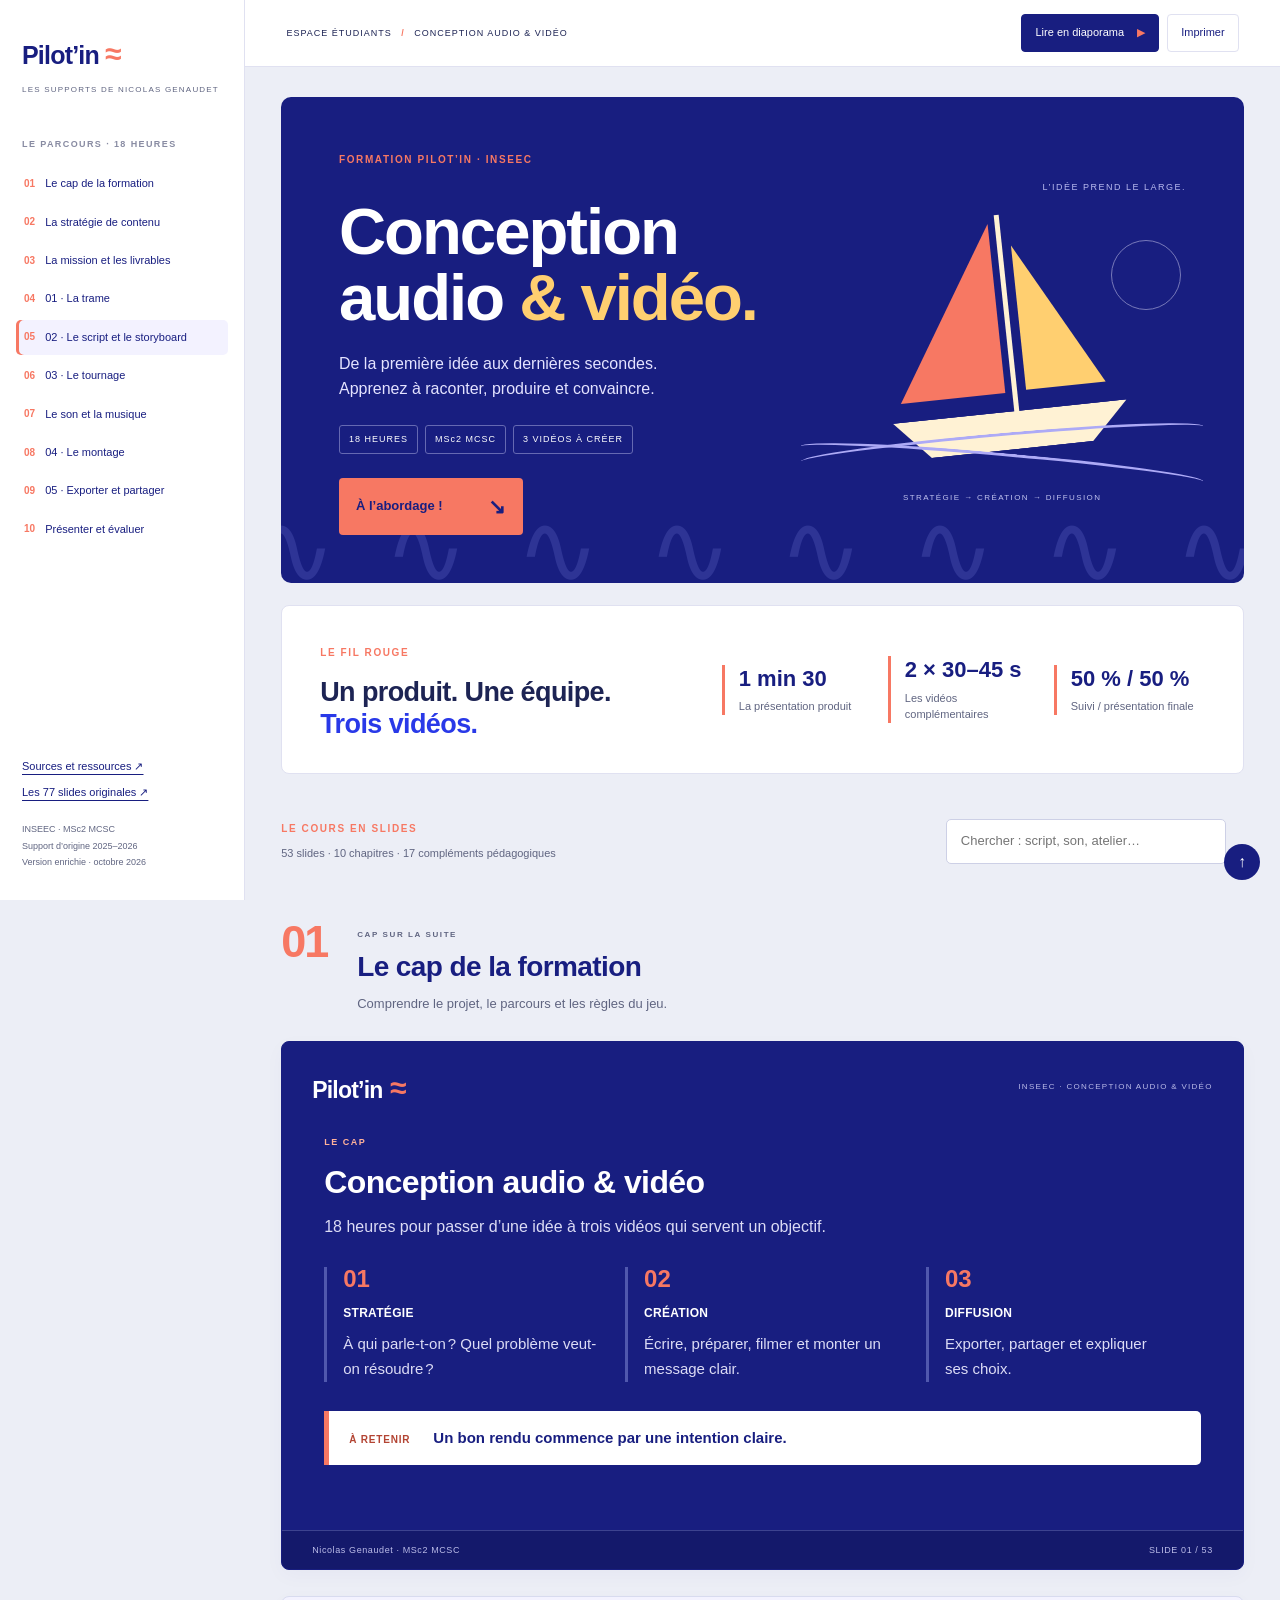
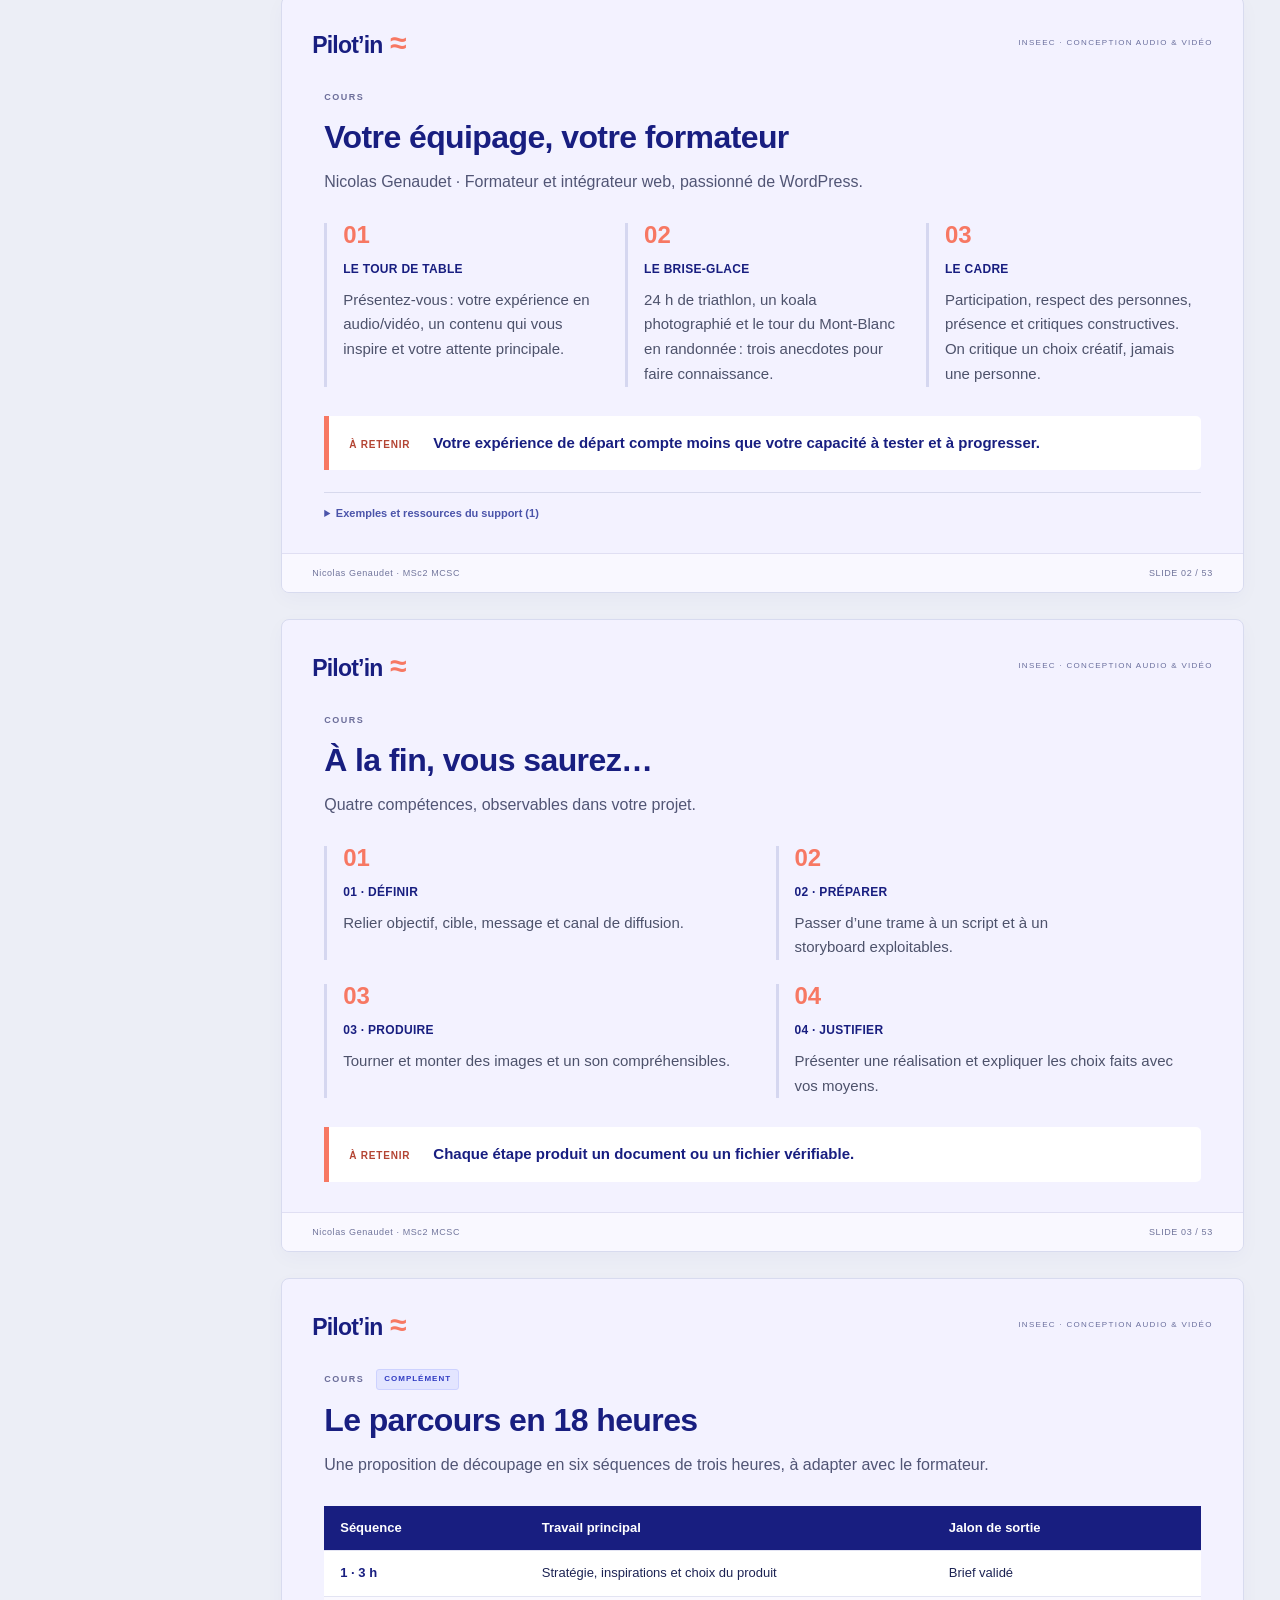
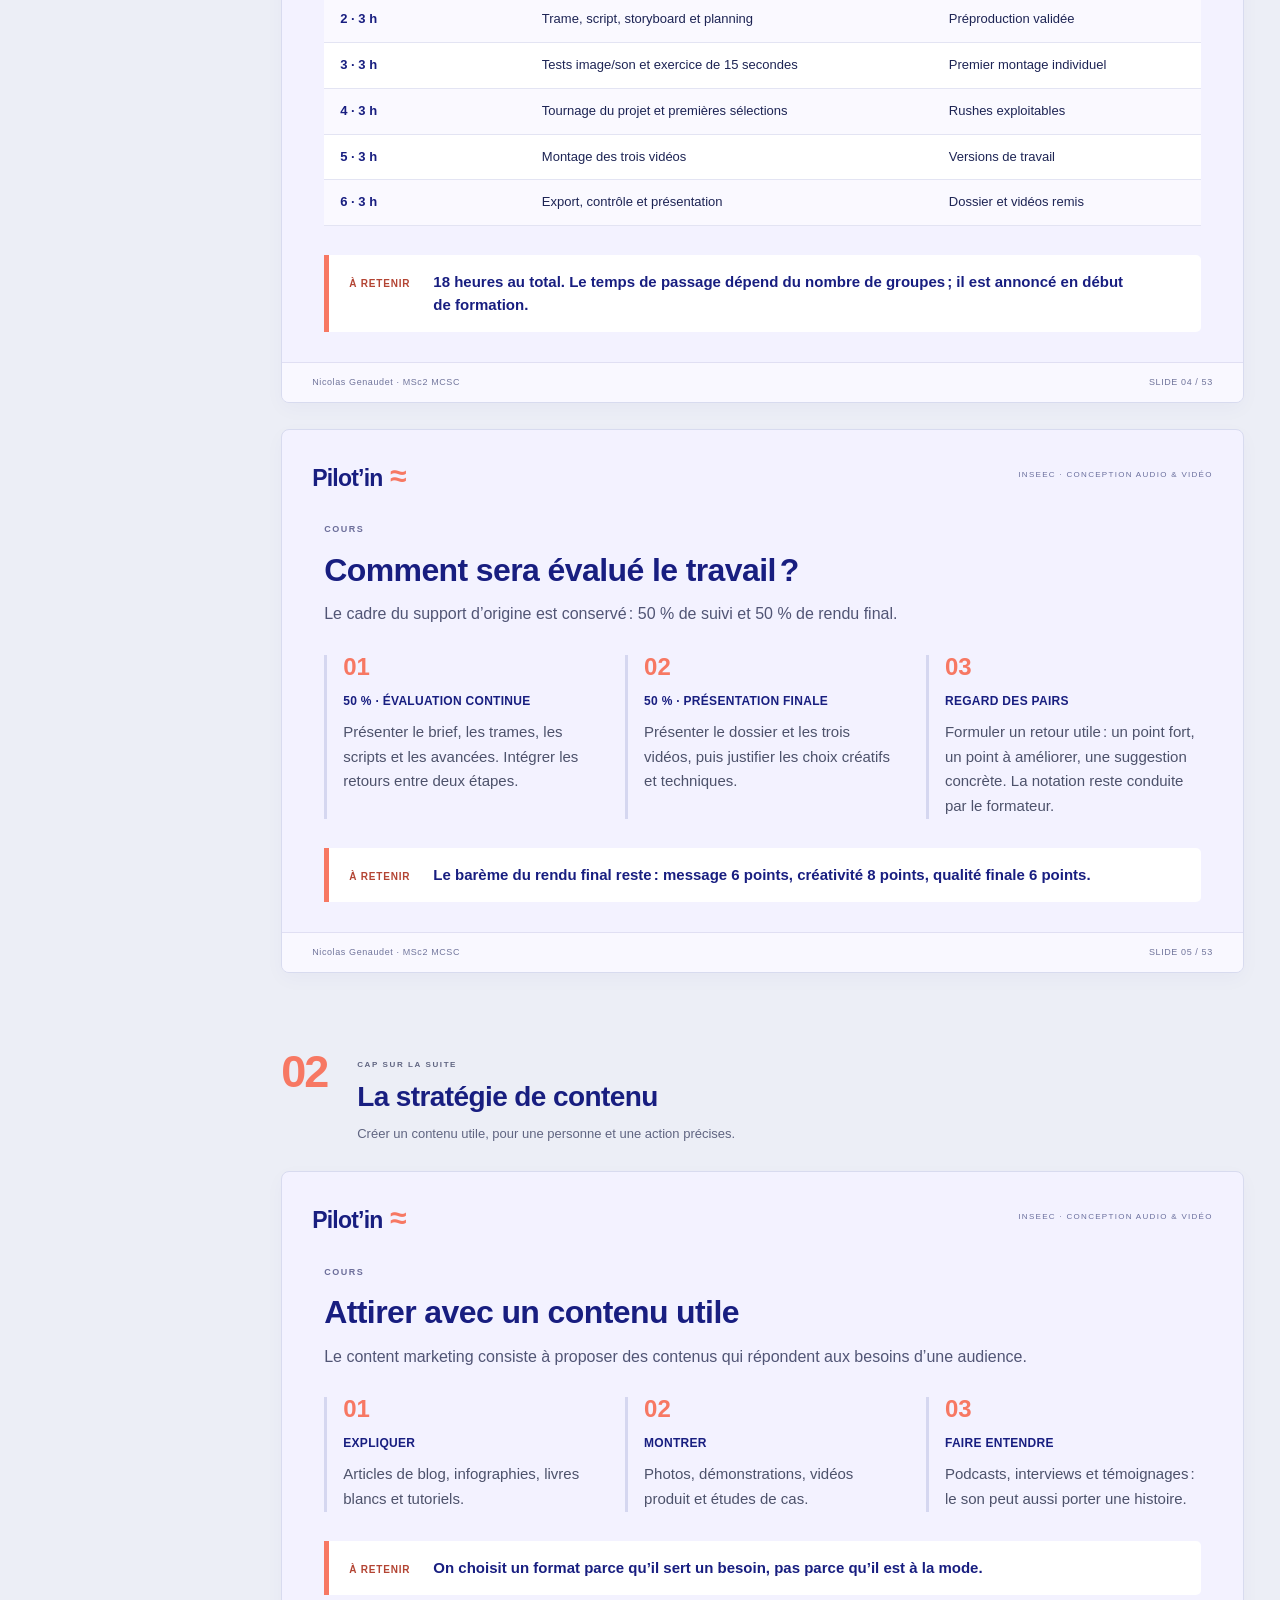
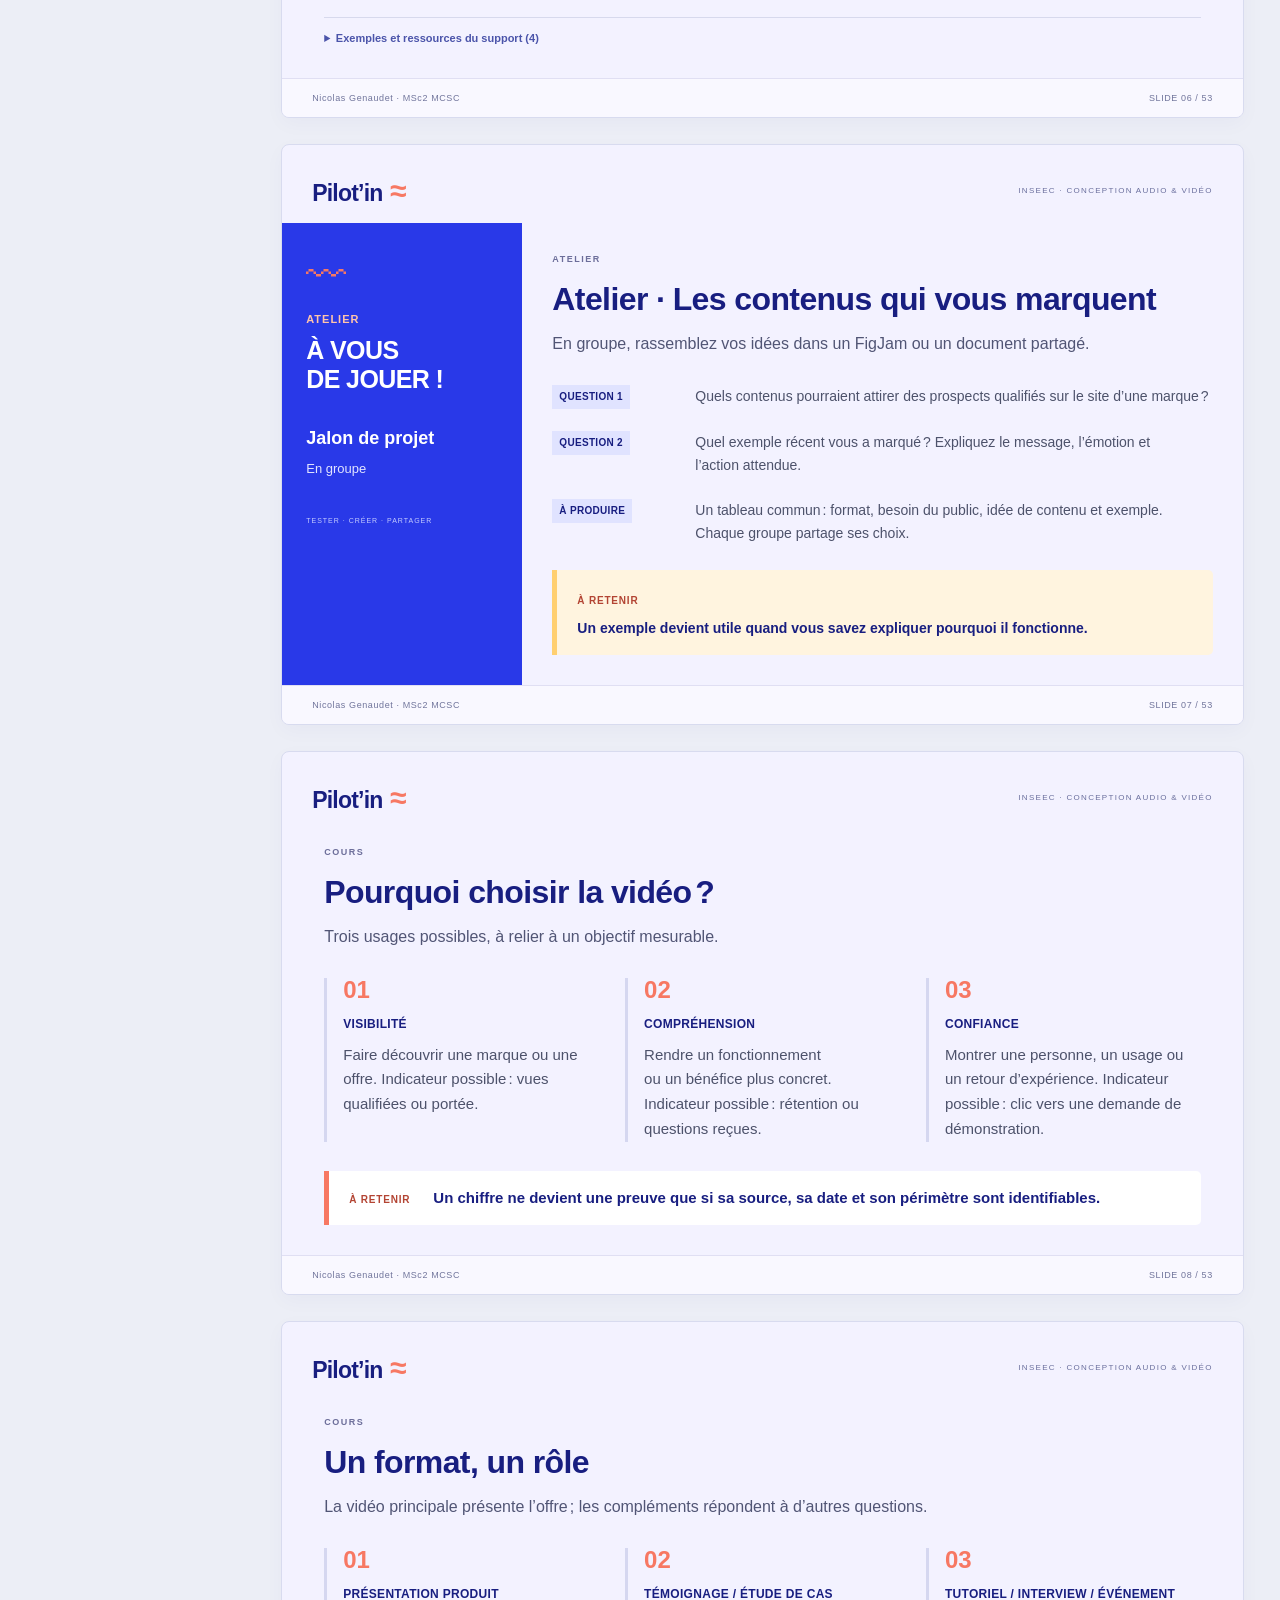
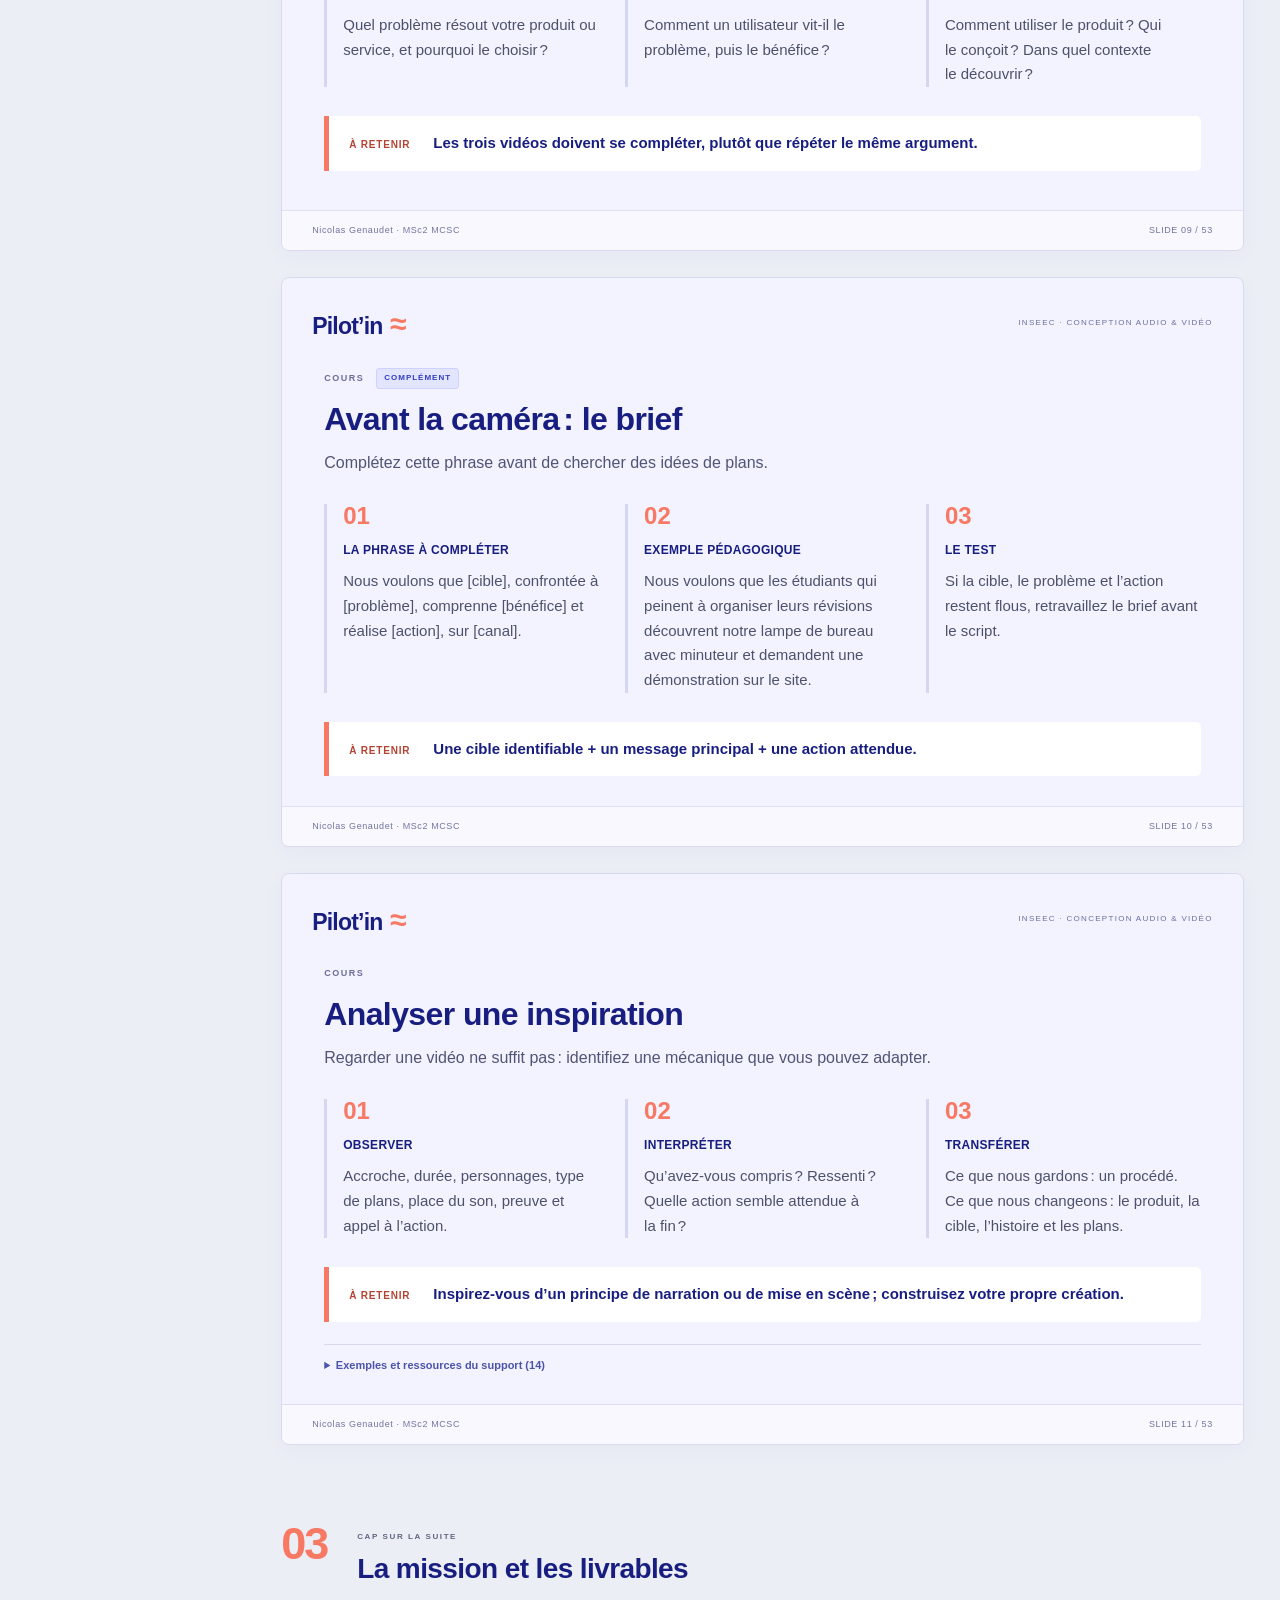
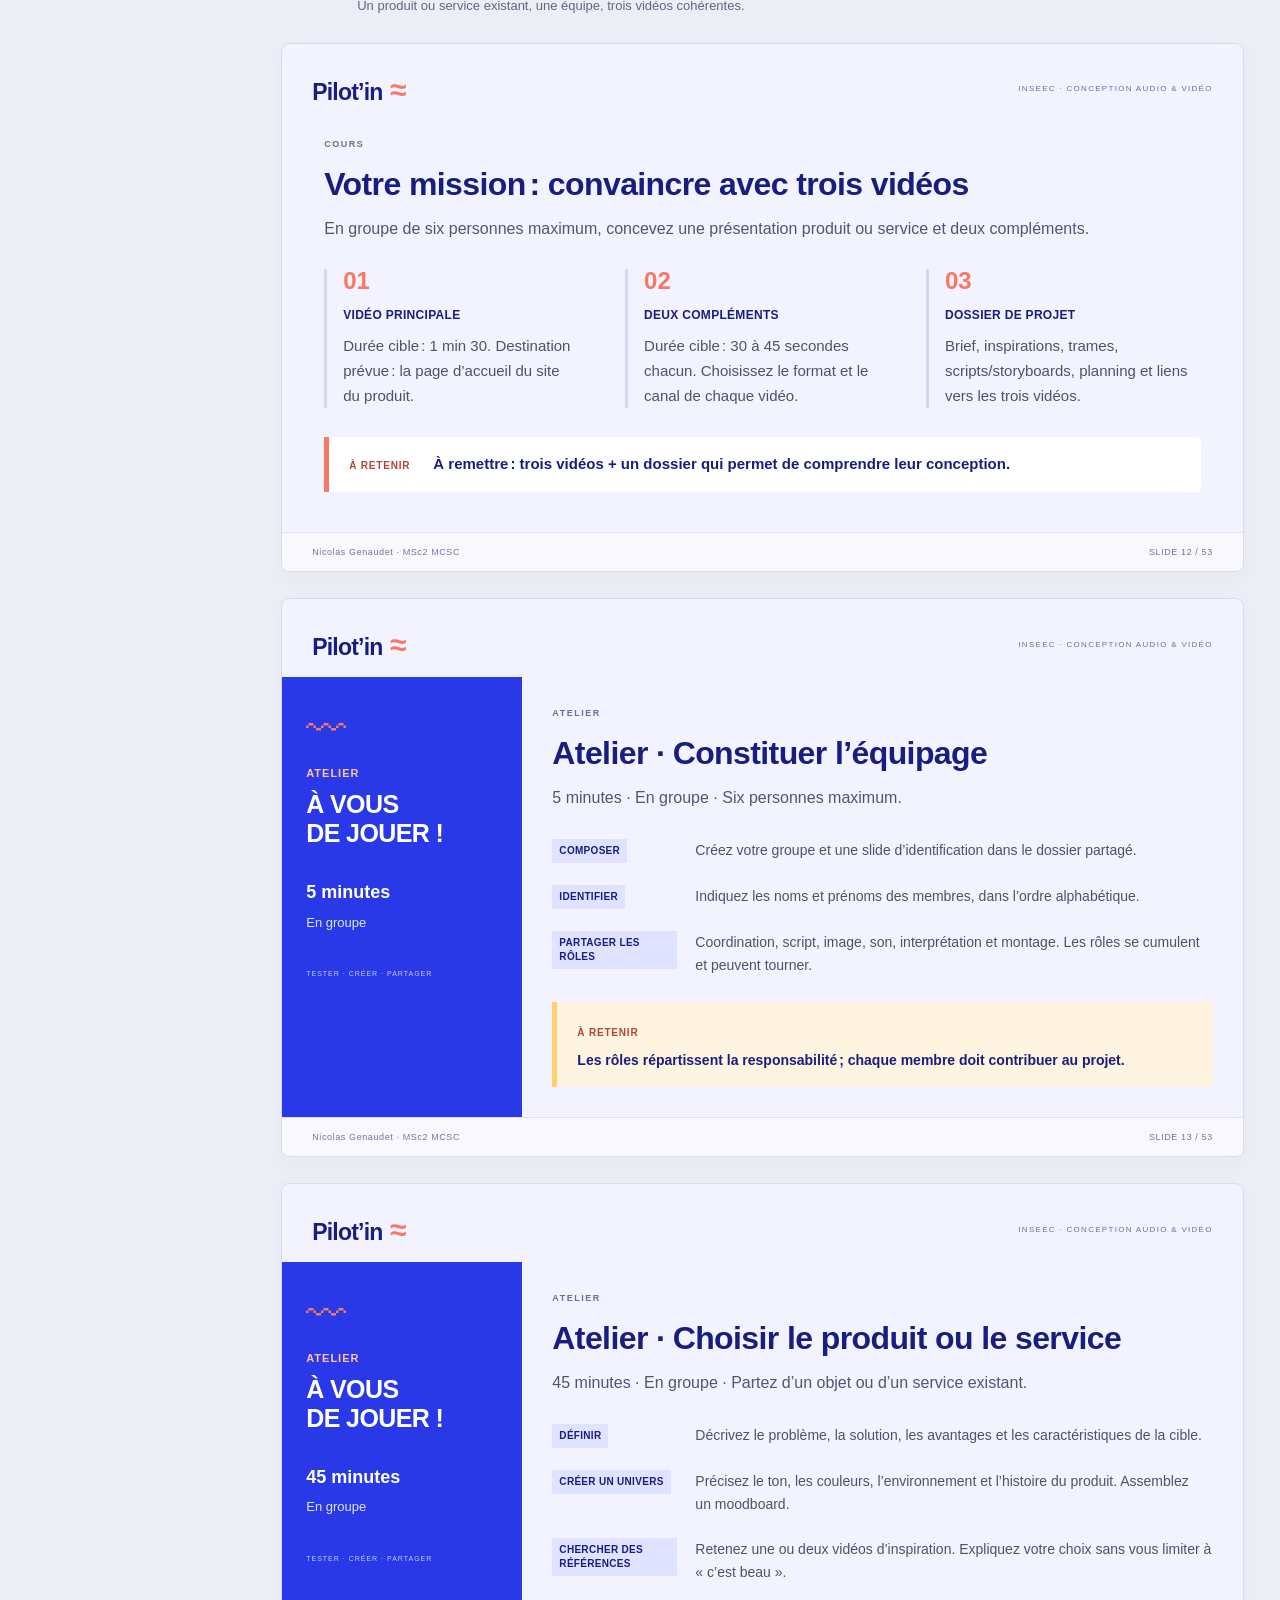
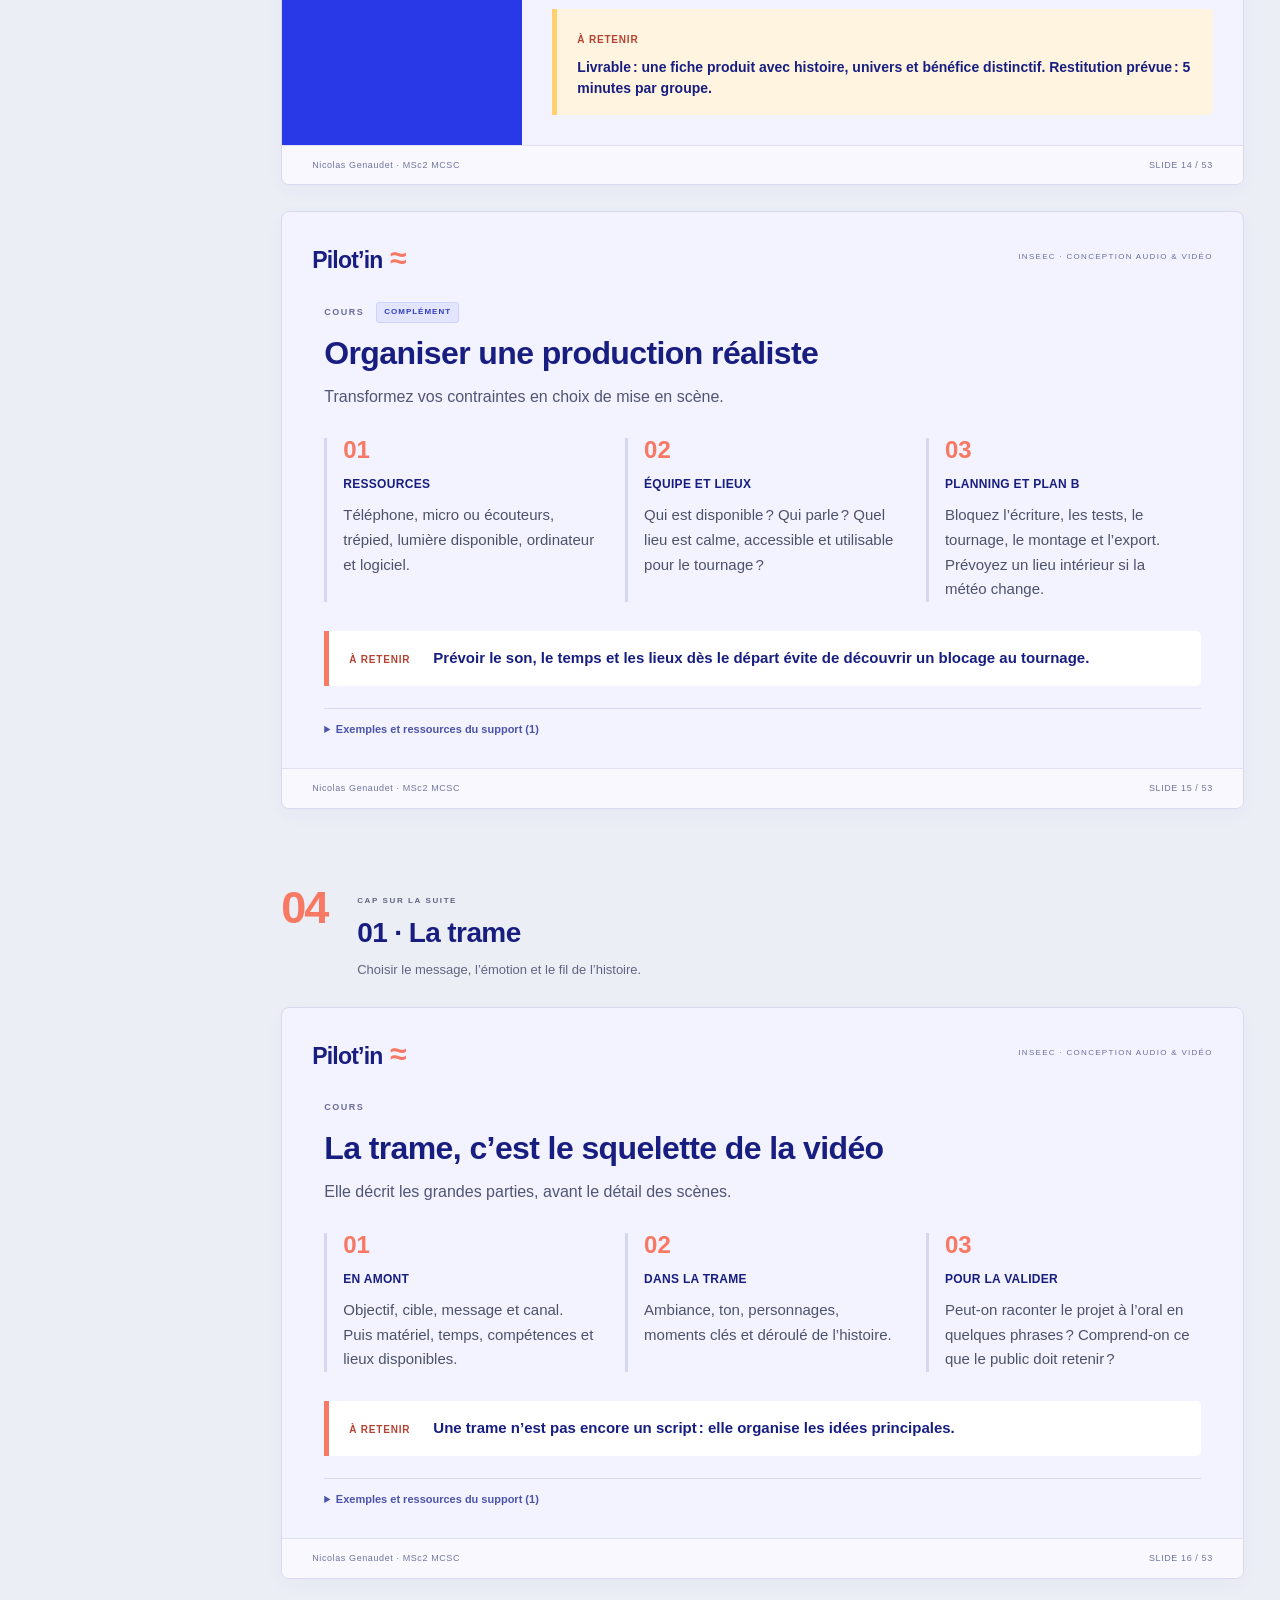
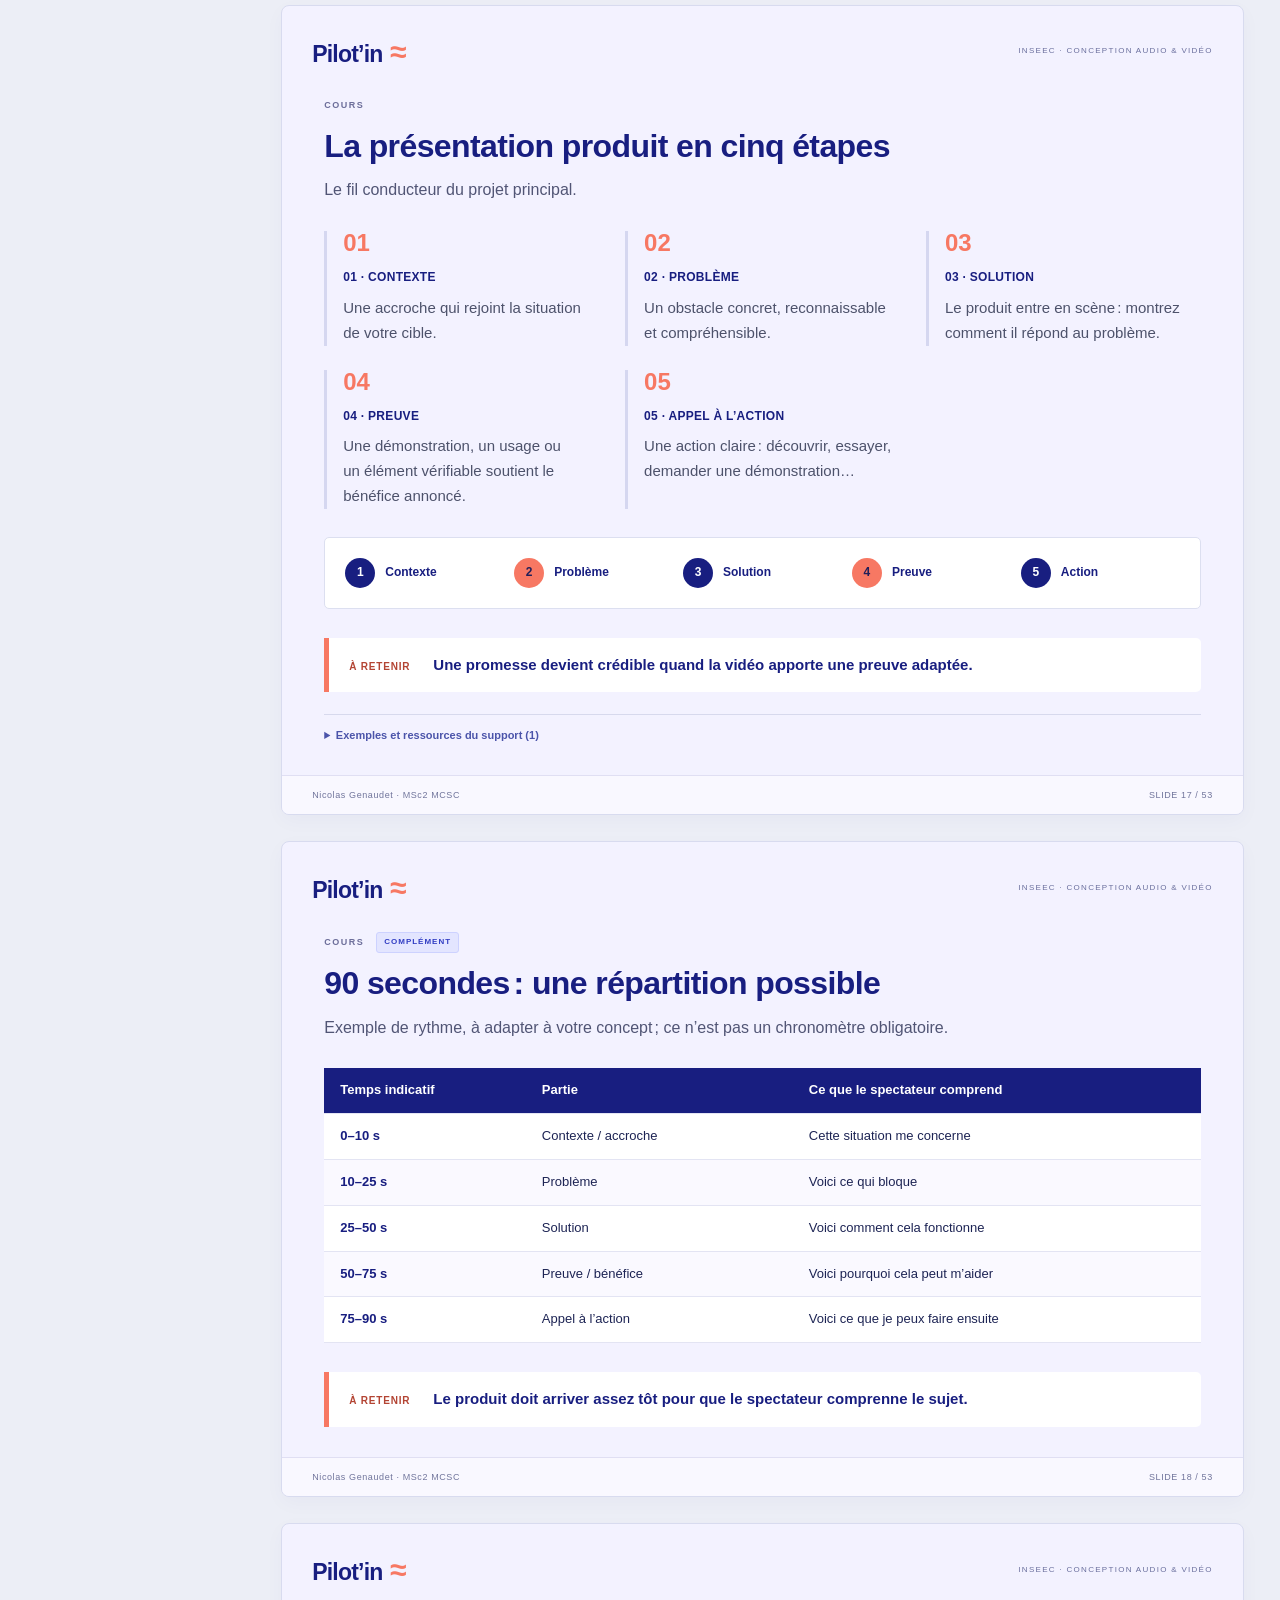
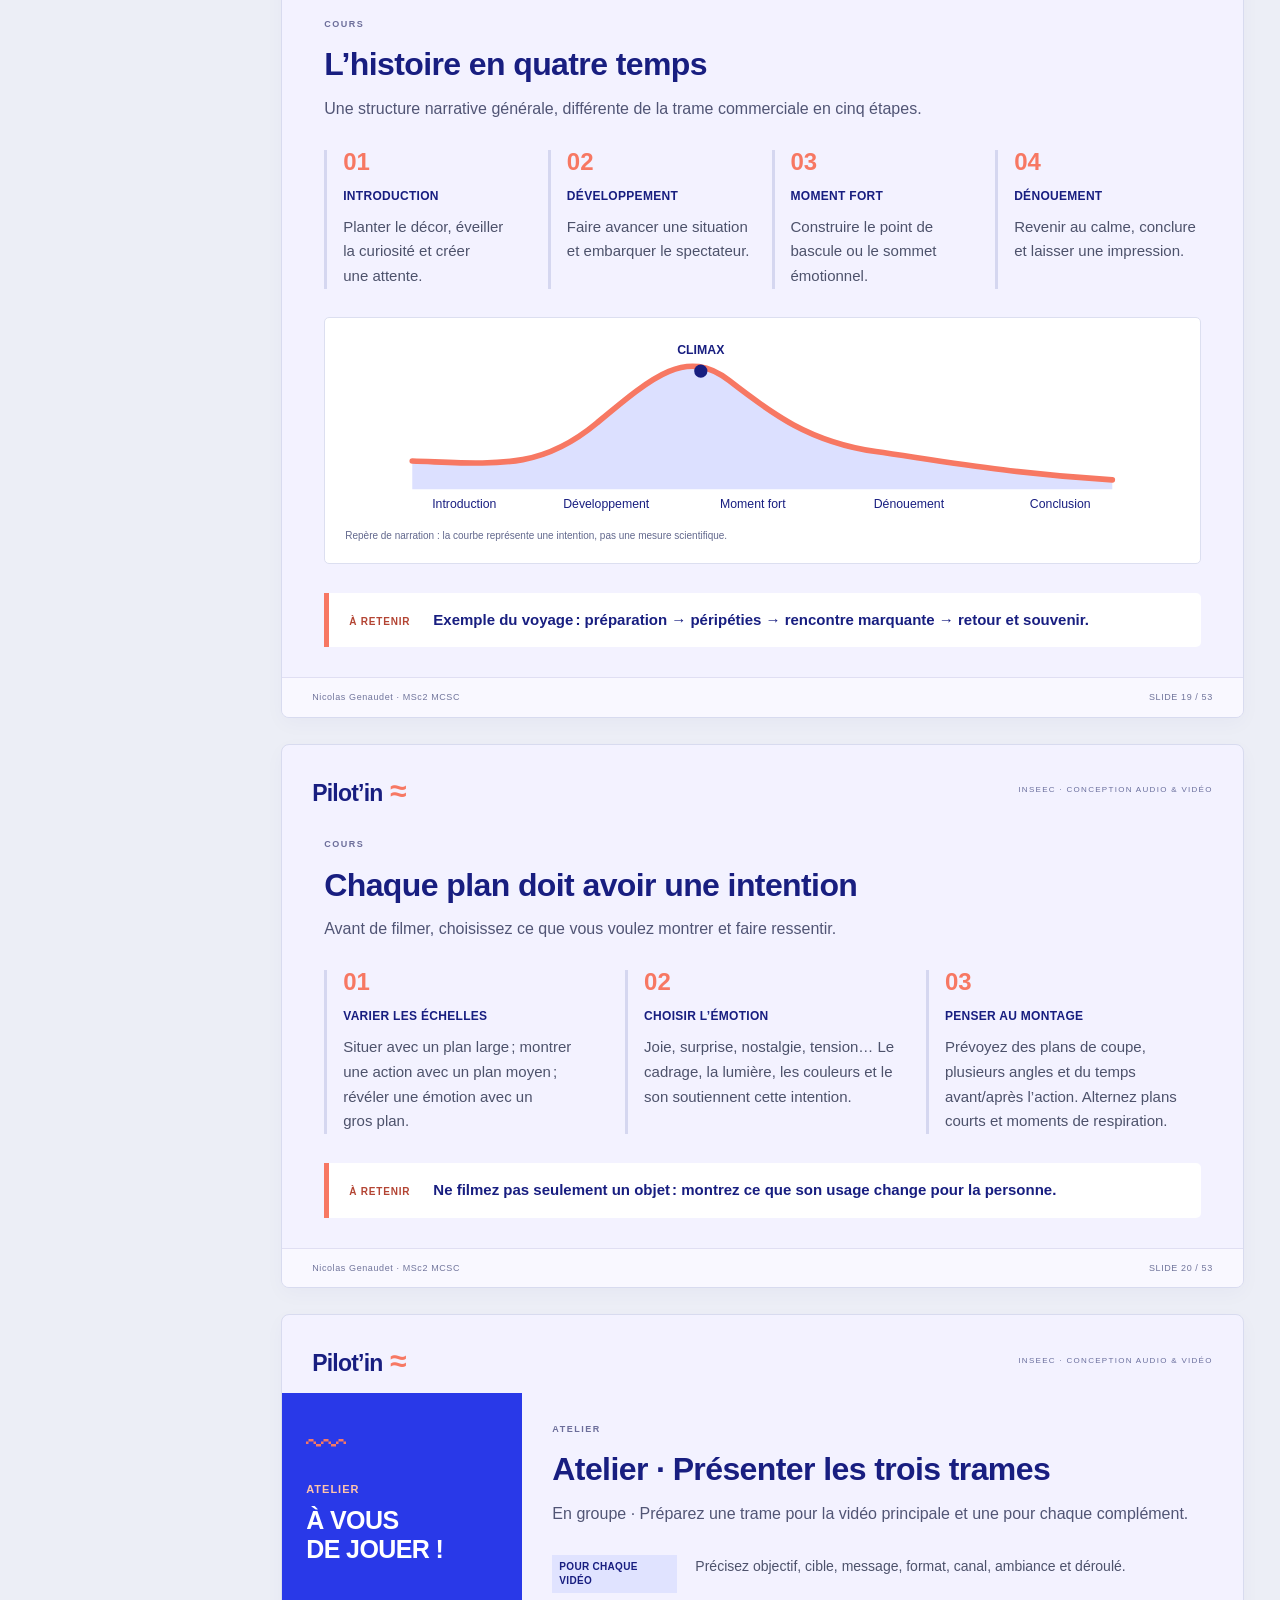
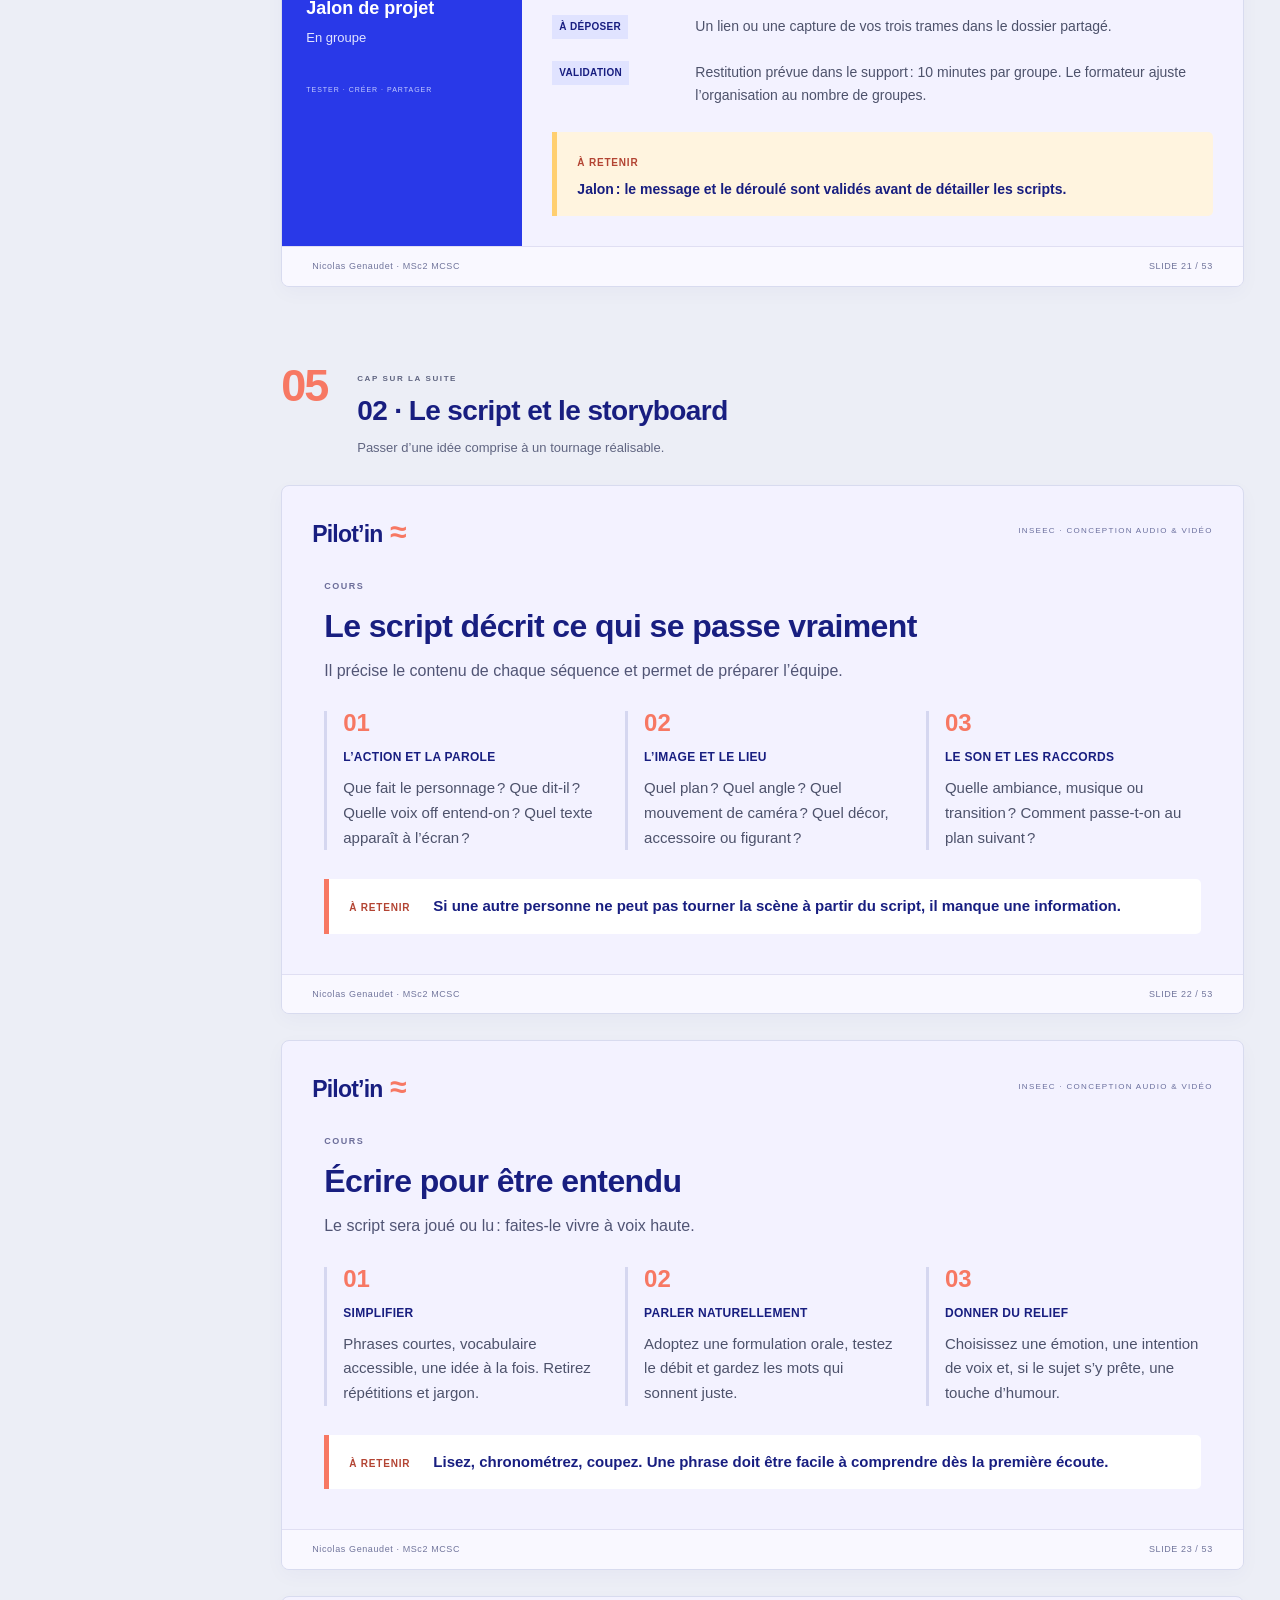
==== commit 6ca89aab: "Refond les slides du cours et complète la progression pédagogique" ====
--- a/cours/conception-audio-video/index.html
+++ b/cours/conception-audio-video/index.html
@@ -1 +1 @@
-<!doctype html><html lang="fr"><head><meta charset="utf-8"><meta name="viewport" content="width=device-width, initial-scale=1"><meta name="robots" content="noindex,nofollow"><meta name="description" content="Cours de conception audio et vidéo — INSEEC MSc2 MCSC, 18 heures, Nicolas Genaudet."><title>Conception audio & vidéo — Le cours</title><link rel="stylesheet" href="style.css"></head><body><a class="skip" href="#cours">Aller au cours</a><aside class="sidebar"><a class="brand" href="#accueil"><span class="brand-icon">ng.</span><span>Nicolas Genaudet<small>LES COURS</small></span></a><div class="nav-label">CONCEPTION AUDIO & VIDÉO</div><nav aria-label="Chapitres"><a href="#chapitre-1"><span>01</span>Bienvenue à bord</a><a href="#chapitre-2"><span>02</span>Stratégie de contenu</a><a href="#chapitre-3"><span>03</span>Le projet collectif</a><a href="#chapitre-4"><span>04</span>01 · La trame</a><a href="#chapitre-5"><span>05</span>02 · Le script</a><a href="#chapitre-6"><span>06</span>Le dossier de présentation</a><a href="#chapitre-7"><span>07</span>03 · Le tournage</a><a href="#chapitre-8"><span>08</span>04 · Le montage</a><a href="#chapitre-9"><span>09</span>Évaluation et ressources</a></nav><div class="sidebar-bottom"><span>INSEEC · MSc2 MCSC</span><small>Support 2025–2026 · 18 heures</small><a href="#originaux">Les 77 diapositives ↗</a></div></aside><div class="page"><header class="topbar"><span>ESPACE COURS <b>/</b> AUDIO & VIDÉO</span><button id="print" type="button">Imprimer le cours</button></header><main id="cours"><section class="hero" id="accueil"><div class="hero-copy"><span class="eyebrow">DE L’IDÉE À L’ÉCRAN</span><h1>Conception<br>audio <em>& vidéo.</em></h1><p>Une histoire à raconter.<br>Trois vidéos pour convaincre.</p><div class="pills"><span>18 heures</span><span>INSEEC · MSc2</span><span>Théorie + pratique</span></div><a class="primary" href="#chapitre-1">Commencer le cours <span>↘</span></a></div><div class="hero-art" aria-hidden="true"><div class="viewfinder"><div class="rec"><i></i> REC <span>00:18:00</span></div><div class="play">▶</div><div class="frame-text">IMAGINER.<br>CRÉER.<br><em>CONVAINCRE.</em></div><div class="frame-bottom">AUDIO & VIDÉO <span>16:9</span></div></div><div class="timeline"><span></span><span></span><span></span><span></span><i></i></div><div class="art-caption">VOTRE PROCHAINE HISTOIRE COMMENCE ICI.</div></div></section><div class="overview"><div><strong>01</strong><span>Stratégie & scénario</span></div><div><strong>02</strong><span>Tournage & montage</span></div><div><strong>03</strong><span>Présentation & évaluation</span></div></div><section class="brief"><span class="eyebrow">LE FIL ROUGE</span><h2>Un produit. Une équipe.<br>Trois vidéos.</h2><div class="brief-grid"><div><b>01 / La présentation</b><p>Une vidéo produit ou service de 1 min 30, pensée pour convaincre vos prospects.</p></div><div><b>02 / Les compléments</b><p>Deux vidéos de 30 à 45 secondes : témoignage, tutoriel, promotion… À vous de choisir.</p></div><div><b>03 / Le dossier</b><p>Les inspirations, les trames, les scripts et les liens de vos réalisations, réunis dans une présentation.</p></div></div><div class="grading"><span>Évaluation continue <b>50 %</b></span><span>Présentation & vidéos <b>50 %</b></span><span>Message <b>6 pts</b> · Créativité <b>8 pts</b> · Rendu <b>6 pts</b></span></div></section><div class="searchbar"><label for="search">Retrouver une notion</label><input id="search" type="search" placeholder="Script, lumière, atelier, évaluation…" autocomplete="off"><span id="results" role="status" aria-live="polite"></span></div><p id="empty" hidden>Aucune notion trouvée. Essayez un autre mot ou effacez la recherche.</p><section class="chapter" id="chapitre-1"><header class="chapter-head"><span class="eyebrow">Bienvenue à bord</span><h2>Le cadre du cours</h2><p>18 heures pour passer d’une idée à trois vidéos : comprendre, préparer, tourner et monter.</p></header><article class="lesson" id="diapo-2"><div class="card-top"><span>COURS</span><span>Support · 02 / 77</span></div><h3>Votre formateur · Nicolas Genaudet</h3><p>Gâteau préféré : tarte au citron meringuée 🍋 Signes : Poisson / AC Gémeaux / 🌙 Sagittaire Sport :</p><p>Objectif IronMan NICE 2026 Formateur et intégrateur web passionné de WordPress depuis de nombreuses années Linkedin genaudet.nicolas@gmail.com Formateur WordPress Votre marin formateur</p><div class="resources"><strong>Liens du support</strong><ul><li><a href="https://fr.linkedin.com/in/nicolas-genaudet-a4879394" target="_blank" rel="noopener noreferrer">fr.linkedin.com · ressource 1 ↗</a></li></ul></div><details class="source"><summary>Voir la diapositive originale 2</summary><img src="assets/diapo-02.jpg" alt="Diapositive originale 2 : Votre formateur · Nicolas Genaudet" loading="lazy" width="1400" height="788"></details></article><article class="lesson" id="diapo-3"><div class="card-top"><span>COURS</span><span>Support · 03 / 77</span></div><h3>Brise-glace : trois anecdotes</h3><p>Quels faits sont vrai et lesquels sont faux ? Une seule réponse de vrai ! A déjà fait xH de triathlon ?! 3 Fun Facts A déjà ….. un Koala ?! 🐨 A déjà … le mont blanc ?! ⛰ 1 2 3</p><p>- 18h ?</p><p>- 24h ?</p><p>- 48h ?</p><p>- caliné</p><p>- pris en photo</p><p>- danser avec</p><p>- gravi</p><p>- fais le tour en randonnée</p><p>- l’a juste pris en photo</p><details class="source"><summary>Voir la diapositive originale 3</summary><img src="assets/diapo-03.jpg" alt="Diapositive originale 3 : Brise-glace : trois anecdotes" loading="lazy" width="1400" height="788"></details></article><article class="lesson" id="diapo-4"><div class="card-top"><span>COURS</span><span>Support · 04 / 77</span></div><h3>Les réponses du formateur</h3><p>Quels faits sont vrai et lesquels sont faux ? Il a fait 24h de triathlon 3 Fun Facts Il a déjà fait le tour du mont blanc en randonnée ⛰ Il a déjà pris en photo un Koala 🐨 1 2 3 Oui c’est vrai, il faut être fou non ?! Quand même, il ne faut respecter les beaux Koalas L’ascension était un peu trop vertigineuse pour moi</p><details class="source"><summary>Voir la diapositive originale 4</summary><img src="assets/diapo-04.jpg" alt="Diapositive originale 4 : Les réponses du formateur" loading="lazy" width="1400" height="788"></details></article><article class="lesson" id="diapo-5"><div class="card-top"><span>COURS</span><span>Support · 05 / 77</span></div><h3>Quelques records personnels</h3><p>SPORT Mes petits records perso Fait d’armes Marathon Paris Gold medal Les ecrins Randonnée au refuge d’Adèle planchard 3</p><p>3.49 3 169 La cinglé du ventoux Les 3 sommets en une journée: LA GOBIK - MONTELIMAR</p><details class="source"><summary>Voir la diapositive originale 5</summary><img src="assets/diapo-05.jpg" alt="Diapositive originale 5 : Quelques records personnels" loading="lazy" width="1400" height="788"></details></article><article class="lesson" id="diapo-6"><div class="card-top"><span>COURS</span><span>Support · 06 / 77</span></div><h3>Tour de table</h3><p>Courte présentation Où en êtes-vous sur le sujet de la formation ? En quoi la formation va-t-elle être aidante dans votre métier ?</p><details class="source"><summary>Voir la diapositive originale 6</summary><img src="assets/diapo-06.jpg" alt="Diapositive originale 6 : Tour de table" loading="lazy" width="1400" height="788"></details></article><article class="lesson" id="diapo-7"><div class="card-top"><span>COURS</span><span>Support · 07 / 77</span></div><h3>Les quatre objectifs pédagogiques</h3><p>Les objectifs à atteindre</p><p>1. Maîtriser la stratégie de contenu</p><p>2. Connaître les différentes étapes du projet</p><p>3. Etre autonome sur la création des contenus</p><p>4. Appliquer dans le monde de l’entreprise</p><details class="source"><summary>Voir la diapositive originale 7</summary><img src="assets/diapo-07.jpg" alt="Diapositive originale 7 : Les quatre objectifs pédagogiques" loading="lazy" width="1400" height="788"></details></article><article class="lesson" id="diapo-8"><div class="card-top"><span>COURS</span><span>Support · 08 / 77</span></div><h3>Le parcours de la formation</h3><p>Le som-mer</p><p>1. La stratégie (objectifs, cible, positionnement,…)</p><p>2. le déroulé idéal d’une vidéo de présentation de lancement produit</p><p>3. Mettre en place les groupes et attribuer les rôles</p><p>4. Trouver le concept, le script et mettre en place un planning de production</p><p>5. Finalisation du story board</p><p>6. Tournage (avec voix off)</p><p>7. Montage</p><p>8. Finalisation, export et mise en ligne sur Youtube</p><p>9. Présentation finale et évaluation</p><details class="source"><summary>Voir la diapositive originale 8</summary><img src="assets/diapo-08.jpg" alt="Diapositive originale 8 : Le parcours de la formation" loading="lazy" width="1400" height="788"></details></article><article class="lesson" id="diapo-9"><div class="card-top"><span>COURS</span><span>Support · 09 / 77</span></div><h3>Pédagogie et notation</h3><p>L’approche pédagogique</p><p>● Un maximum de retours d’expériences du terrain</p><p>● 50% théorie (méthode transmissive, démonstrative &amp; pédagogie inversée)</p><p>● 50% de pratique (méthode expérientielle) La notation :</p><p>● 50% : évaluation continue</p><p>● 50% : Slides de présentation du travail + présentation des vidéos</p><details class="source"><summary>Voir la diapositive originale 9</summary><img src="assets/diapo-09.jpg" alt="Diapositive originale 9 : Pédagogie et notation" loading="lazy" width="1400" height="788"></details></article><article class="lesson" id="diapo-10"><div class="card-top"><span>COURS</span><span>Support · 10 / 77</span></div><h3>Les règles du jeu</h3><p>● Respect (téléphone, présence)</p><p>● Participation et critique constructives bienvenues</p><details class="source"><summary>Voir la diapositive originale 10</summary><img src="assets/diapo-10.jpg" alt="Diapositive originale 10 : Les règles du jeu" loading="lazy" width="1400" height="788"></details></article><article class="lesson" id="diapo-12"><div class="card-top"><span>ATELIER</span><span>Support · 12 / 77</span></div><h3>Atelier · Constituer les groupes</h3><p>Création des groupes (6 pers max) Individuel - 5min Attendues : Chaque groupe crée un slide sur le document d’étude de cas avec nom et prénom des membres (ordre alphabétique svp)</p><details class="source"><summary>Voir la diapositive originale 12</summary><img src="assets/diapo-12.jpg" alt="Diapositive originale 12 : Atelier · Constituer les groupes" loading="lazy" width="1400" height="788"></details></article></section><section class="chapter" id="chapitre-2"><header class="chapter-head"><span class="eyebrow">Stratégie de contenu</span><h2>Donner un objectif à ses vidéos</h2><p>Choisir le bon format, comprendre sa cible et analyser des exemples avant de se lancer.</p></header><article class="lesson" id="diapo-13"><div class="card-top"><span>ATELIER</span><span>Support · 13 / 77</span></div><h3>Atelier · Explorer les contenus utiles</h3><p>Atelier post-it Quels sont selon vous les contenus intéressants à créer sur son site web pour attirer des prospects qualifiés ? Avez-vous un exemple d’un contenu original qui vous a marqué dernièrement ?</p><p>- Créer vous un compte sur Figma et crée un fichier FIGJAM</p><p>- Partagez vous un fichier commun et mettez vos idées dessus.</p><p>- Présentation de chaque groupe des vidéos</p><details class="source"><summary>Voir la diapositive originale 13</summary><img src="assets/diapo-13.jpg" alt="Diapositive originale 13 : Atelier · Explorer les contenus utiles" loading="lazy" width="1400" height="788"></details></article><article class="lesson" id="diapo-14"><div class="card-top"><span>COURS</span><span>Support · 14 / 77</span></div><h3>Introduction au content marketing</h3><p>Créer du contenu intéressant pour attirer des prospects qualifiés</p><p>➔ Article de blog</p><p>➔ Infographie</p><p>➔ Vidéo</p><p>➔ Photo</p><p>➔ Podcast</p><p>➔ E-book/ livre blanc</p><p>➔ Interview… Pour aller plus loin : https://blog.hubspot.fr/marketing/content-marketing-information Article de blog Créer du contenu intéressant pour attirer des prospects qualifiés Infographie</p><div class="resources"><strong>Liens du support</strong><ul><li><a href="https://blog.hubspot.fr/marketing/content-marketing-information" target="_blank" rel="noopener noreferrer">blog.hubspot.fr · ressource 1 ↗</a></li><li><a href="https://wpmarmite.com/all-in-one-seo-vs-yoast/" target="_blank" rel="noopener noreferrer">wpmarmite.com · ressource 2 ↗</a></li><li><a href="https://www.comme-avant.bio/blogs/laventure-comme-avant/mieux-comprendre-les-protections-solaires" target="_blank" rel="noopener noreferrer">www.comme-avant.bio · ressource 3 ↗</a></li></ul></div><details class="source"><summary>Voir la diapositive originale 14</summary><img src="assets/diapo-14.jpg" alt="Diapositive originale 14 : Introduction au content marketing" loading="lazy" width="1400" height="788"></details></article><article class="lesson" id="diapo-15"><div class="card-top"><span>COURS</span><span>Support · 15 / 77</span></div><h3>Les applications du content marketing</h3><p>Content marketing - les différentes application</p><figure><a href="assets/diapo-15.jpg" target="_blank"><img src="assets/diapo-15.jpg" alt="Visuel du support : Les applications du content marketing" loading="lazy" width="1400" height="788"></a><figcaption>Visuel original · diapositive 15 · cliquer pour agrandir</figcaption></figure></article><article class="lesson" id="diapo-16"><div class="card-top"><span>COURS</span><span>Support · 16 / 77</span></div><h3>La tendance des podcasts</h3><p>podcast… Source</p><figure><a href="assets/diapo-16.jpg" target="_blank"><img src="assets/diapo-16.jpg" alt="Visuel du support : La tendance des podcasts" loading="lazy" width="1400" height="788"></a><figcaption>Visuel original · diapositive 16 · cliquer pour agrandir</figcaption></figure><div class="resources"><strong>Liens du support</strong><ul><li><a href="https://www.the-editorialist.com/wp-content/uploads/2021/12/The-Editorialist-infographie-podcast-1-copie-2-704x1024.jpg" target="_blank" rel="noopener noreferrer">www.the-editorialist.com · ressource 1 ↗</a></li></ul></div></article><article class="lesson" id="diapo-18"><div class="card-top"><span>COURS</span><span>Support · 18 / 77</span></div><h3>La vidéo en chiffres · Réponse</h3><p>91% des internautes adultes regardent des vidéos en ligne chaque semaine +76% de vues sur les vidéos longues YouTube dans l&#x27;étude Metricool 2026 53,4 % des internautes citent les vidéos, films et séries parmi leurs principales raisons d&#x27;aller sur Internet La vidéo en chiffres Sources : étude menée par Brandwatch commandée par YouTube LLC</p><aside class="note">Les chiffres et affirmations de cet exemple sont repris du support ; ils n’ont pas été vérifiés ou actualisés lors de la conversion.</aside><details class="source"><summary>Voir la diapositive originale 18</summary><img src="assets/diapo-18.jpg" alt="Diapositive originale 18 : La vidéo en chiffres · Réponse" loading="lazy" width="1400" height="788"></details></article><article class="lesson" id="diapo-19"><div class="card-top"><span>COURS</span><span>Support · 19 / 77</span></div><h3>Pourquoi utiliser la vidéo ?</h3><p>Des vidéos pour booster...<br><br>SA VISIBILITÉ Elles apportent à la fois une visibilité sur Youtube et sur Google et optimisent votre référencement naturel<br><br>SA COMMUNICATION Elles développent considérablement l’impact de votre communication, sont pratiques à partager En 20 secondes, tout peut être dit<br><br>SA CONFIANCE AUPRÈS DES CLIENTS Elles permettent d’être plus proche de vos clients, de donner une image précise de votre marque, et d’humaniser vos relations contrairement à d’autres supports</p><details class="source"><summary>Voir la diapositive originale 19</summary><img src="assets/diapo-19.jpg" alt="Diapositive originale 19 : Pourquoi utiliser la vidéo ?" loading="lazy" width="1400" height="788"></details></article><article class="lesson" id="diapo-20"><div class="card-top"><span>COURS</span><span>Support · 20 / 77</span></div><h3>Les formats vidéo</h3><p>Les types de vidéo</p><p>➔ Témoignage client</p><p>➔ Vidéo corporate</p><p>➔ Interview</p><p>➔ Étude de cas</p><p>➔ Vidéo événementielle</p><p>➔ Vidéo produit</p><details class="source"><summary>Voir la diapositive originale 20</summary><img src="assets/diapo-20.jpg" alt="Diapositive originale 20 : Les formats vidéo" loading="lazy" width="1400" height="788"></details></article><article class="lesson" id="diapo-21"><div class="card-top"><span>COURS</span><span>Support · 21 / 77</span></div><h3>Exemples à analyser</h3><p>Exemples de vidéos La bataille climatique : https://fr.ulule.com/la-bataille-climatique/ Comment Pilot’in fait des sites Internet : voir la vidéo youtube Hardbacon : Vidéo Ulule Bérangère la yaourtière : vidéo Ulule Bon Fripe Bon Genre : vidéo de présentation Les twix reconditionnés : vidéo instagram</p><div class="resources"><strong>Liens du support</strong><ul><li><a href="https://fr.ulule.com/la-bataille-climatique/" target="_blank" rel="noopener noreferrer">La bataille climatique ↗</a></li><li><a href="https://fr.ulule.com/diane-lingerie/" target="_blank" rel="noopener noreferrer">Diane lingerie ↗</a></li><li><a href="https://youtu.be/1xUR1jYEOXg" target="_blank" rel="noopener noreferrer">Comment Pilot’in fait des sites Internet ↗</a></li><li><a href="https://fr.ulule.com/hardbacon/" target="_blank" rel="noopener noreferrer">Hardbacon ↗</a></li><li><a href="https://fr.ulule.com/berengerelayaourtiere/" target="_blank" rel="noopener noreferrer">Bérangère la yaourtière ↗</a></li><li><a href="https://www.youtube.com/watch?v=Q__s4ege2dc&amp;t=57s" target="_blank" rel="noopener noreferrer">Bon Fripe Bon Genre ↗</a></li><li><a href="https://www.instagram.com/reel/CtreXMvt9jE/?utm_source=ig_web_copy_link&amp;igshid=MzRlODBiNWFlZA==" target="_blank" rel="noopener noreferrer">Les Twix reconditionnés ↗</a></li></ul></div><details class="source"><summary>Voir la diapositive originale 21</summary><img src="assets/diapo-21.jpg" alt="Diapositive originale 21 : Exemples à analyser" loading="lazy" width="1400" height="788"></details></article><article class="lesson" id="diapo-22"><div class="card-top"><span>COURS</span><span>Support · 22 / 77</span></div><h3>Autres inspirations</h3><p>Exemples de vidéos Be 2 gether Crêpes Bigand Bubbly Odile</p><div class="resources"><strong>Liens du support</strong><ul><li><a href="https://www.youtube.com/watch?v=P8jAy1PBAh8" target="_blank" rel="noopener noreferrer">Be 2 gether ↗</a></li><li><a href="https://www.youtube.com/watch?v=bFGqVGul52I" target="_blank" rel="noopener noreferrer">Crêpes Bigand ↗</a></li><li><a href="https://drive.google.com/file/d/1_-1uEYry0qf39eaV9OOKuQIXyVqMUTf7/view" target="_blank" rel="noopener noreferrer">Bubbly ↗</a></li><li><a href="https://drive.google.com/file/d/1LZSZJnrFKAFX4A_cJrp0fYccTHAmv2tO/view" target="_blank" rel="noopener noreferrer">Odile ↗</a></li></ul></div><details class="source"><summary>Voir la diapositive originale 22</summary><img src="assets/diapo-22.jpg" alt="Diapositive originale 22 : Autres inspirations" loading="lazy" width="1400" height="788"></details></article></section><section class="chapter" id="chapitre-3"><header class="chapter-head"><span class="eyebrow">Le projet collectif</span><h2>Votre mission et les attendus</h2><p>Une vidéo de présentation produit ou service, accompagnée de deux vidéos complémentaires. Groupes de six personnes maximum.</p></header><article class="lesson" id="diapo-23"><div class="card-top"><span>COURS</span><span>Support · 23 / 77</span></div><h3>Votre mission : trois vidéos</h3><p>Concevoir une vidéo de présentation produit/ service</p><p>- Déroulé de la vidéo</p><p>- Script</p><p>- Tournage</p><p>- Montage … pour convaincre vos prospects Créer une vidéo de présentation produit Créer 2 vidéos complémentaires Concevoir 2 vidéos complémentaires de votre choix Retour client, vidéo promotionnelle, tuto…</p><p>→ préciser l’objectif de ces vidéos, le canal de diffusion, la cible</p><p>NB : pensez à investir dans un micro cravate 🎙</p><details class="source"><summary>Voir la diapositive originale 23</summary><img src="assets/diapo-23.jpg" alt="Diapositive originale 23 : Votre mission : trois vidéos" loading="lazy" width="1400" height="788"></details></article><article class="lesson" id="diapo-24"><div class="card-top"><span>COURS</span><span>Support · 24 / 77</span></div><h3>Le barème du projet</h3><p>Critères d’évaluation<br><br>Qualité et clarté du message 6 points<br><br>Créativité des vidéos (forme, fond) 8 points<br><br>Qualité du rendu final ( Faites des choix créatifs en fonction, soyez rusés !) 6 points</p><details class="source"><summary>Voir la diapositive originale 24</summary><img src="assets/diapo-24.jpg" alt="Diapositive originale 24 : Le barème du projet" loading="lazy" width="1400" height="788"></details></article><article class="lesson" id="diapo-25"><div class="card-top"><span>ATELIER</span><span>Support · 25 / 77</span></div><h3>Atelier · Choisir son produit ou service</h3><p>Atelier - Choix de votre service/ produit En groupe 45min</p><p>- Choisir un produit/service (partir d’un objet existant)</p><p>- Décrire le problème et présenter la solution</p><p>- Préciser les caractéristiques de la cible</p><p>- Décrire un univers de marque (ton, couleurs, environnement, mood board)</p><p>- Story telling : raconter l’histoire de ce produit</p><p>- Trouver 1 ou 2 vidéos, source d’inspiration (critique constructive en classe)</p><p>Objectif de cet exercice : Décrire en quelques mots en quoi votre produit est unique Bien définir l’univers de votre produit pour pouvoir se concentrer sur la vidéo !</p><p>Résultat attendu : Description de votre produit, son histoire, son univers, ses avantages</p><p>Preuves attendues : Lien ou screenshot de la trame sur le document d’étude de cas</p><p>Évaluation continue : Chaque groupe vient me présenter son produit et son univers à la fin du cours (5min/groupe)</p><details class="source"><summary>Voir la diapositive originale 25</summary><img src="assets/diapo-25.jpg" alt="Diapositive originale 25 : Atelier · Choisir son produit ou service" loading="lazy" width="1400" height="788"></details></article></section><section class="chapter" id="chapitre-4"><header class="chapter-head"><span class="eyebrow">01 · La trame</span><h2>Construire une histoire qui convainc</h2><p>Définir le message, l’émotion, l’univers et le déroulé de chaque vidéo.</p></header><article class="lesson" id="diapo-27"><div class="card-top"><span>COURS</span><span>Support · 27 / 77</span></div><h3>Choisir ses plans et son émotion</h3><p>Que définir en amont ? Quelles contraintes ? Avant de commencer à penser à la vidéo : pensez à varier vos plan :</p><p>- plan large pour le décors</p><p>- plan moyen , plus serré pour montrer le personne</p><p>- plan serré pour montrer les émotions du personnage Quelle émotion j’ai envie de transmettre ? Joie, émerveillement, nostalgie, tristesse</p><details class="source"><summary>Voir la diapositive originale 27</summary><img src="assets/diapo-27.jpg" alt="Diapositive originale 27 : Choisir ses plans et son émotion" loading="lazy" width="1400" height="788"></details></article><article class="lesson" id="diapo-28"><div class="card-top"><span>COURS</span><span>Support · 28 / 77</span></div><h3>Avant de filmer : raconter une histoire</h3><p>Variez vos plans : plan large pour situer l’action, plan moyen pour montrer le personnage, plan rapproché pour créer de la proximité, gros plan pour l’émotion et plan de détail pour attirer l’attention.</p><p>Choisissez une émotion : joie, émerveillement, nostalgie, tristesse, surprise, tension ou curiosité. Elle influence le cadrage, la lumière, la musique, le rythme et les couleurs.</p><p>Pensez au mouvement et à la composition : plan fixe, travelling, panoramique, angle de vue et règle des tiers.</p><p>Anticipez le montage : filmez sous plusieurs angles, prévoyez des plans de coupe, laissez quelques secondes avant et après l’action, assurez la continuité et soignez le son.</p><p>Donnez du rythme : les plans courts apportent de l’énergie, les plans longs de la contemplation. Alternez les deux et utilisez les silences et les sons d’ambiance. Chaque plan doit avoir une intention.</p><figure><a href="assets/diapo-28.jpg" target="_blank"><img src="assets/diapo-28.jpg" alt="Visuel du support : Avant de filmer : raconter une histoire" loading="lazy" width="1400" height="788"></a><figcaption>Visuel original · diapositive 28 · cliquer pour agrandir</figcaption></figure></article><article class="lesson" id="diapo-29"><div class="card-top"><span>COURS</span><span>Support · 29 / 77</span></div><h3>La courbe narrative</h3><p>Introduction → développement → moment fort → dénouement → conclusion. Le graphique illustre une montée vers le climax, puis un retour au calme.</p><figure><a href="assets/diapo-29.jpg" target="_blank"><img src="assets/diapo-29.jpg" alt="Visuel du support : La courbe narrative" loading="lazy" width="1400" height="788"></a><figcaption>Visuel original · diapositive 29 · cliquer pour agrandir</figcaption></figure></article><article class="lesson" id="diapo-30"><div class="card-top"><span>COURS</span><span>Support · 30 / 77</span></div><h3>Le storytelling : quatre grandes étapes</h3><p>🎤 Script – Le storytelling en 4C (ou presque) &quot;Un bon storytelling, c’est pas de la magie noire. C’est même assez simple : en gros, ça tient en quatre grandes étapes.</p><p>1. L’intro – On plante le décor. On tease. On fait monter la sauce.</p><p>2. Le développement – On entre dans le vif du sujet. On embarque le spectateur.</p><p>3. Les moments forts – C’est le climax, le sommet, le feu d’artifice émotionnel.</p><p>4. La descente + la fin – On retombe doucement, on conclut, on laisse une impression. Prenons un exemple : une vidéo de voyage. Tu peux commencer par la préparation du départ – les valises, l’excitation, les galères d’aéroport. Ensuite, tu montres l’arrivée sur place, puis tu déroules les événements marquants : peut-être une rando qui tourne mal, une rencontre inattendue, ou ce resto où tu t’es régalé sans comprendre un mot du menu. Et enfin, tu termines sur le retour au calme – un coucher de soleil, un avion qui redécolle, ou juste toi qui repenses à tout ça. Ce qui compte, c’est l’histoire que tu racontes. Pense à ton climax – le moment pivot de ta vidéo – et construis tout autour. C’est ça qui fera vibrer ton audience.&quot;</p><details class="source"><summary>Voir la diapositive originale 30</summary><img src="assets/diapo-30.jpg" alt="Diapositive originale 30 : Le storytelling : quatre grandes étapes" loading="lazy" width="1400" height="788"></details></article><article class="lesson" id="diapo-31"><div class="card-top"><span>COURS</span><span>Support · 31 / 77</span></div><h3>Choisir la musique et rythmer le montage</h3><p>🎬 Script – Bien choisir sa musique &amp; éviter le montage à rallonge &quot;Choisir sa musique à l’arrache ? Grosse erreur. La musique, c’est ce qui donne l’âme à ta vidéo. Utilise des plateformes comme Artlist pour trouver des musiques libres de droits adaptées à ton style. Tu peux aussi en trouver gratuitement sur YouTube puis les convertir en ligne. L’idéal, c’est une musique avec une vraie structure : intro – montée – climax – outro. Comme ton storytelling, en fait ! Ça te permet de caler ton montage sur le rythme de la musique. Et surtout : ne montre pas tout. T’as filmé 300 plans ? Garde les 30 meilleurs. Une vidéo trop longue, c’est une vidéo qu’on quitte. ✂ Règle d’or : “Less is more.” Toujours.&quot;</p><aside class="note">Note de conversion : la suggestion de conversion de vidéos YouTube appartient au support original. Elle n’est pas présentée ici comme une autorisation de réutilisation musicale.</aside><details class="source"><summary>Voir la diapositive originale 31</summary><img src="assets/diapo-31.jpg" alt="Diapositive originale 31 : Choisir la musique et rythmer le montage" loading="lazy" width="1400" height="788"></details></article><article class="lesson" id="diapo-32"><div class="card-top"><span>COURS</span><span>Support · 32 / 77</span></div><h3>Objectifs et contraintes</h3><p>Que définir en amont ? Quelles contraintes ? Avant de commencer à penser à la vidéo :</p><p>- Quel objectif ?</p><p>- Quel message à faire passer ?</p><p>- Quelle cible ? Quelles contraintes ? Grumly</p><p>- Matériel à disposition (micro, lumière…)</p><p>- Timing</p><p>- Compétences de l’équipe : techniques, oratrice etc.</p><p>- Environnement disponible : campus et ses alentours</p><div class="resources"><strong>Liens du support</strong><ul><li><a href="https://www.youtube.com/watch?v=mrrKAVjLjn0" target="_blank" rel="noopener noreferrer">www.youtube.com · ressource 1 ↗</a></li></ul></div><details class="source"><summary>Voir la diapositive originale 32</summary><img src="assets/diapo-32.jpg" alt="Diapositive originale 32 : Objectifs et contraintes" loading="lazy" width="1400" height="788"></details></article><article class="lesson" id="diapo-33"><div class="card-top"><span>COURS</span><span>Support · 33 / 77</span></div><h3>Les cinq étapes de la présentation produit</h3><p>La trame de la présentation produit : détail des différentes parties Source Contexte Capter l’attention de l’audience 01 02 03 04 05 trouver une accroche puissante pour inciter votre audience à regarder la suite de la vidéo Problème Souligner le fond du problème Présentez le problème, l’obstacle rencontré par votre cible Solution Annoncer la solution au problème Montrez que vous êtes la solution au problème Preuve Expliquer et exposer les bénéfices Expliquez rapidement votre solution, ses bénéfices et vos avantages concurrentiels Call-to-Action Définir son CTA Orientez votre audience à la fin de la vidéo : quelle action doit-elle effectuer ? La présentation produit aura pour vocation d’être sur la page d’accueil de votre site pour présenter votre produit à vos prospects.</p><div class="resources"><strong>Liens du support</strong><ul><li><a href="https://www.topovideo.com/ecrire-le-script-parfait-pour-une-video-explicative" target="_blank" rel="noopener noreferrer">www.topovideo.com · ressource 1 ↗</a></li></ul></div><details class="source"><summary>Voir la diapositive originale 33</summary><img src="assets/diapo-33.jpg" alt="Diapositive originale 33 : Les cinq étapes de la présentation produit" loading="lazy" width="1400" height="788"></details></article><article class="lesson" id="diapo-34"><div class="card-top"><span>COURS</span><span>Support · 34 / 77</span></div><h3>Les règles d’or du script</h3><p>Évitez le jargon : utilisez un vocabulaire compréhensible par votre public.</p><p>Faites des phrases courtes et concises.</p><p>Évitez les répétitions : dans une vidéo explicative, chaque seconde compte.</p><p>Ajoutez de l’émotion et, si le sujet s’y prête, de l’humour.</p><p>Écrivez en langage parlé pour une voix off naturelle et expressive.</p><p>Soyez clair et explicite : évitez les sous-entendus qui demandent un effort d’interprétation.</p><aside class="note">Les chiffres et affirmations de cet exemple sont repris du support ; ils n’ont pas été vérifiés ou actualisés lors de la conversion.</aside><figure><a href="assets/diapo-34.jpg" target="_blank"><img src="assets/diapo-34.jpg" alt="Visuel du support : Les règles d’or du script" loading="lazy" width="1400" height="788"></a><figcaption>Visuel original · diapositive 34 · cliquer pour agrandir</figcaption></figure></article><article class="lesson" id="diapo-35"><div class="card-top"><span>COURS</span><span>Support · 35 / 77</span></div><h3>La trame des vidéos complémentaires</h3><p>Indiquer comment va s’articuler la vidéo Préciser l’objectif de chaque vidéo, le message, la cible et le canal de diffusion Pour les vidéos complémentaires, à vous de préciser le canal de diffusion (site, réseaux, mailing…)</p><details class="source"><summary>Voir la diapositive originale 35</summary><img src="assets/diapo-35.jpg" alt="Diapositive originale 35 : La trame des vidéos complémentaires" loading="lazy" width="1400" height="788"></details></article><article class="lesson" id="diapo-36"><div class="card-top"><span>COURS</span><span>Support · 36 / 77</span></div><h3>Définir sa trame pas à pas</h3><p>Les étapes de la définition de votre trame</p><p>- Veille</p><p>- Brainstorming</p><p>- Définition du message à faire passer</p><p>- Définition de l’ambiance, du ton adopté</p><p>- Déroulé de l’histoire</p><p>- Personnages en scène</p><p>- Images clés</p><p>- Lieu de tournage potentiel 💡 N’oubliez pas vos contraintes L’objectif de la trame est de dégrossir le projet : donner les éléments principaux qui seront à affiner par la suite.</p><details class="source"><summary>Voir la diapositive originale 36</summary><img src="assets/diapo-36.jpg" alt="Diapositive originale 36 : Définir sa trame pas à pas" loading="lazy" width="1400" height="788"></details></article><article class="lesson" id="diapo-37"><div class="card-top"><span>ATELIER</span><span>Support · 37 / 77</span></div><h3>Atelier · Présenter les trois trames</h3><p>A vous de jouer ! En groupe</p><p>Résultat attendu : Trame de la vidéo de présentation produit avec les différentes parties + les trames des 2 vidéos complémentaires</p><p>Preuves attendues : Lien ou screenshot de la trame sur le document d’ étude de cas</p><p>Évaluation continue : Présentation des trames à la fin du cours (10 min par groupe)</p><p>NB : pensez à investir dans un micro cravate 🎙</p><details class="source"><summary>Voir la diapositive originale 37</summary><img src="assets/diapo-37.jpg" alt="Diapositive originale 37 : Atelier · Présenter les trois trames" loading="lazy" width="1400" height="788"></details></article></section><section class="chapter" id="chapitre-5"><header class="chapter-head"><span class="eyebrow">02 · Le script</span><h2>Préparer chaque scène</h2><p>Transformer la trame en séquences précises pour rendre le tournage efficace.</p></header><article class="lesson" id="diapo-39"><div class="card-top"><span>COURS</span><span>Support · 39 / 77</span></div><h3>À quoi sert un script ?</h3><p>Qu’est ce qu’un script ? A quoi ça sert ?</p><p>- C’est un descriptif détaillé de votre vidéo</p><p>- Permet de visualiser le projet, de préciser le contenu de chaque séquence</p><p>- Il peut être illustré ou non</p><details class="source"><summary>Voir la diapositive originale 39</summary><img src="assets/diapo-39.jpg" alt="Diapositive originale 39 : À quoi sert un script ?" loading="lazy" width="1400" height="788"></details></article><article class="lesson" id="diapo-40"><div class="card-top"><span>COURS</span><span>Support · 40 / 77</span></div><h3>Décrire précisément chaque scène</h3><p>Une vidéo réussie, c’est une bonne préparation ! Rédaction d’un script :</p><p>- Reprendre et préciser la trame de la vidéo</p><p>- Le découper en scènes et détailler au maximum le contenu :</p><p>- Action (que va-til se passer ?)</p><p>- Voix off/in &amp; texte</p><p>- Plans (large, serré)</p><p>- Mouvement de la caméra</p><p>- Décor</p><p>- Figurants</p><p>- Ajout d’éléments de texte/ visuels</p><p>- Transition entre les plans (simple, zoom in/out, sortie de champ d’un personnage, mouvement de caméra)</p><p>- Musique de fond Continuez à vous inspirer en regardant d’autres vidéos, plus vous ajouterez de détails, plus votre tournage sera efficace, plus vous ajouterez du corps à votre vidéo</p><details class="source"><summary>Voir la diapositive originale 40</summary><img src="assets/diapo-40.jpg" alt="Diapositive originale 40 : Décrire précisément chaque scène" loading="lazy" width="1400" height="788"></details></article><article class="lesson" id="diapo-41"><div class="card-top"><span>COURS</span><span>Support · 41 / 77</span></div><h3>Les conseils de préparation</h3><p>Une vidéo réussie, c’est une bonne préparation ! 💡</p><p>Conseils</p><p>- Pensez aux transitions entre vos plans pour dynamiser (zoom in/out; sortie de champ du figurant…)</p><p>- Écrire vos textes à voix haute</p><p>- Faîtes des phrases courtes</p><p>- Pensez aux insertions de textes pour appuyer le fond (mots clés, chiffres…)</p><p>- Élaguez… Pour ne retenir que l’essentiel</p><details class="source"><summary>Voir la diapositive originale 41</summary><img src="assets/diapo-41.jpg" alt="Diapositive originale 41 : Les conseils de préparation" loading="lazy" width="1400" height="788"></details></article><article class="lesson" id="diapo-42"><div class="card-top"><span>COURS</span><span>Support · 42 / 77</span></div><h3>L’état d’esprit créatif</h3><p>Conseils Soyez rusés ! Soyez convaincants Inspirez-vous ! Amusez-vous</p><details class="source"><summary>Voir la diapositive originale 42</summary><img src="assets/diapo-42.jpg" alt="Diapositive originale 42 : L’état d’esprit créatif" loading="lazy" width="1400" height="788"></details></article><article class="lesson" id="diapo-43"><div class="card-top"><span>COURS</span><span>Support · 43 / 77</span></div><h3>Les éléments du storyboard</h3><p>Un storyboard utile à l’équipe de tournage précise :</p><p>• L’angle de prise de vue : position de la caméra, plongée, contre-plongée, au ras du sol.</p><p>• Les mouvements de caméra : déplacement, changement de direction, zoom ou dézoom.</p><p>• Le sujet : personnages, animaux ou objets, positions et mouvements.</p><p>• L’arrière-plan et l’éventuel premier plan.</p><figure><a href="assets/diapo-43.jpg" target="_blank"><img src="assets/diapo-43.jpg" alt="Visuel du support : Les éléments du storyboard" loading="lazy" width="1400" height="788"></a><figcaption>Visuel original · diapositive 43 · cliquer pour agrandir</figcaption></figure></article><article class="lesson" id="diapo-44"><div class="card-top"><span>COURS</span><span>Support · 44 / 77</span></div><h3>Fond, technique et direction artistique</h3><p>Les éléments qui seront évalués pour ce projet vidéo Fond</p><p>→ structure de votre vidéo</p><p>→ Clarté du message Techniques</p><p>→ Trouver les solutions adaptées à vos ressources</p><p>→ Qualité du rendu final (image, son…) Artistiques</p><p>→ Originalité</p><p>→ Harmonie Recommandation de durée pour la présentation produit : entre 1’30 ’ Pour les vidéos complémentaires : 30-45s</p><aside class="note">La durée de la présentation produit est indiquée ailleurs dans le support : 1 min 30. Les vidéos complémentaires sont recommandées à 30–45 secondes.</aside><details class="source"><summary>Voir la diapositive originale 44</summary><img src="assets/diapo-44.jpg" alt="Diapositive originale 44 : Fond, technique et direction artistique" loading="lazy" width="1400" height="788"></details></article><article class="lesson" id="diapo-45"><div class="card-top"><span>ATELIER</span><span>Support · 45 / 77</span></div><h3>Atelier · Finaliser les scripts</h3><p>A vous de jouer ! En groupe</p><p>Résultat attendu : script final sous format Word ou PPT ou via des croquis</p><p>Preuves attendues : Lien ou screenshot du story board sur le document d’ étude de cas</p><p>Évaluation continue : Chaque groupe me présente ses scripts (10min par groupe)</p><p>NB : pensez à investir dans un micro cravate 🎙</p><details class="source"><summary>Voir la diapositive originale 45</summary><img src="assets/diapo-45.jpg" alt="Diapositive originale 45 : Atelier · Finaliser les scripts" loading="lazy" width="1400" height="788"></details></article></section><section class="chapter" id="chapitre-6"><header class="chapter-head"><span class="eyebrow">Le dossier de présentation</span><h2>Présenter et documenter le projet</h2><p>Réunir la présentation du projet, les inspirations, la trame, les scripts et les liens vers les vidéos.</p></header><article class="lesson" id="diapo-47"><div class="card-top"><span>COURS</span><span>Support · 47 / 77</span></div><h3>1 · Présentation du projet</h3><p>Exemple visuel « Médusa » : présenter le choix du produit, le problème, la solution, la cible, l’univers de marque et le storytelling.</p><figure><a href="assets/diapo-47.jpg" target="_blank"><img src="assets/diapo-47.jpg" alt="Visuel du support : 1 · Présentation du projet" loading="lazy" width="1400" height="788"></a><figcaption>Visuel original · diapositive 47 · cliquer pour agrandir</figcaption></figure></article><article class="lesson" id="diapo-48"><div class="card-top"><span>COURS</span><span>Support · 48 / 77</span></div><h3>3 · Vidéos d’inspiration</h3><p>Exemple visuel de dossier : réunir les vidéos d’inspiration de la présentation produit.</p><figure><a href="assets/diapo-48.jpg" target="_blank"><img src="assets/diapo-48.jpg" alt="Visuel du support : 3 · Vidéos d’inspiration" loading="lazy" width="1400" height="788"></a><figcaption>Visuel original · diapositive 48 · cliquer pour agrandir</figcaption></figure></article><article class="lesson" id="diapo-49"><div class="card-top"><span>COURS</span><span>Support · 49 / 77</span></div><h3>4 · Exemple de trame : Paw Box</h3><p>Trame de la vidéo<br><br>Contexte : La cage connectée PawBow pour que l’animal soit aussi serein que le maître<br><br>Problème : La tendance de considérer son animal comme un membre à part entière de la famille augmente considérablement. Beaucoup de personnes se sentent mal, lorsqu’elles doivent partir en voyage, de laisser leur chien ou chat dans une pension ou de le laisser seul en soute sans avoir aucune information. Ce qui peut générer un stress à la personne et lui donner une très mauvaise expérience de son voyage.<br><br>Solution : La cage Pawbox connectée est là pour répondre à ce besoin avec système de ventilation intégrée, distributeur de croquettes automatique et distributeur d&#x27;eau, avec coussin ultra moelleux au sol. Service avec application sur le téléphone pour recevoir les notifications de la température ambiante et notification quand le distributeur d&#x27;eau et de croquettes est bientôt vide et également petit spots de lumière que l’on peut éteindre ou allumer via l’application. Possibilité de choisir la couleur de sa cage et de mettre le nom de son animal dessus. Tout pour être sûre que le voyage de son animal se passe bien ainsi que celui du maître.<br><br>Preuve : Aucune cage aussi avancée technologiquement existe sur le marché … Service avec application sur le téléphone pour recevoir les notifications de la température ambiante et notification quand le distributeur d&#x27;eau et de croquettes est bientôt vide et également petits spots de lumière que l’on peut éteindre ou allumer via l’application. Possibilité de choisir la couleur de sa cage et de mettre le nom de son animal dessus. Tout pour être sûre que le voyage de son animal se passe bien ainsi que celui du maître.<br><br>Call to action : Inviter les personnes ayant vu notre vidéo à aller s’informer sur notre produit et amenez à l’achat</p><p>4. Résumé de la trame de la vidéo présentation produit : Contexte &gt; Problème &gt; Solution &gt; Preuve &gt; CTA</p><details class="source"><summary>Voir la diapositive originale 49</summary><img src="assets/diapo-49.jpg" alt="Diapositive originale 49 : 4 · Exemple de trame : Paw Box" loading="lazy" width="1400" height="788"></details></article><article class="lesson" id="diapo-50"><div class="card-top"><span>COURS</span><span>Support · 50 / 77</span></div><h3>5 · Exemple de script : Odile</h3><p>2ème partie 3) Cofondatrice qui présente le produit solution (musique de rush) a) Contexte ( Amandine + Julie ) (apparition d’un texte “ amandine et julie cofondatrice de Odile” a.a) Plan large avec caméra qui recule : Amandine et Julie Voix in : Nous sommes les deux cofondatrices de la marque Odile. La première marque de collants ultras résistants et fabriqués en France a.b) Plan serré : Amandine qui parle puis rentre dans une salle caméra qui recule (apparition des chiffres sur la vidéo) Voix in : En France, 130 millions de collants sont vendus. La femme consacre en moyenne un budget de 16 euros par an pour l’achat de ses collants : un accesoires incontournable avec un défaut majeur, sa faible durée de vie. En moyenne la durée de vie d’un collant est de 5 utilisations et 1 femme sur 3 affirme ne plus supporter ses collants qui filent. b) Pourquoi on développe le collant ( Julie) b.a) Plan large : Julie Parle et sort d’une salle ( caméra qui recule) ( Amandine et Julie ) Voix in (Julie) : C&#x27;est pourquoi nous avons développé la marque Odile, b.b) Plan serré : sur une démonstration du produit : Zoom : un collant qui est découpé avec un cutter Voix off: qui vous propose des collants incassables et ultra confortables qui résiste à toutes situations pendant 24H. Bien penser à ajouter des images pour se projeter !</p><p>5. Script de la présentation produit</p><aside class="note">Les chiffres et affirmations de cet exemple sont repris du support ; ils n’ont pas été vérifiés ou actualisés lors de la conversion.</aside><details class="source"><summary>Voir la diapositive originale 50</summary><img src="assets/diapo-50.jpg" alt="Diapositive originale 50 : 5 · Exemple de script : Odile" loading="lazy" width="1400" height="788"></details></article><article class="lesson" id="diapo-51"><div class="card-top"><span>COURS</span><span>Support · 51 / 77</span></div><h3>6 · Les vidéos complémentaires</h3><p>6. Vidéos complémentaires Inspiration, trame et script de vos vidéos complémenaires</p><details class="source"><summary>Voir la diapositive originale 51</summary><img src="assets/diapo-51.jpg" alt="Diapositive originale 51 : 6 · Les vidéos complémentaires" loading="lazy" width="1400" height="788"></details></article><article class="lesson" id="diapo-52"><div class="card-top"><span>COURS</span><span>Support · 52 / 77</span></div><h3>7 · Les liens vers les vidéos</h3><p>7. Lien des vidéos Google drive, youtube…</p><details class="source"><summary>Voir la diapositive originale 52</summary><img src="assets/diapo-52.jpg" alt="Diapositive originale 52 : 7 · Les liens vers les vidéos" loading="lazy" width="1400" height="788"></details></article></section><section class="chapter" id="chapitre-7"><header class="chapter-head"><span class="eyebrow">03 · Le tournage</span><h2>Donner vie au scénario</h2><p>Varier les plans, maîtriser la lumière et le son, puis tourner les premières prises.</p></header><article class="lesson" id="diapo-54"><div class="card-top"><span>COURS</span><span>Support · 54 / 77</span></div><h3>Plan large, de plain-pied et américain</h3><p>Plan d&#x27;ensemble (ou plan large) :</p><p>Objectif : Capture l&#x27;environnement global.</p><p>Conseils : Utilisez-le pour établir le lieu ou l&#x27;action. Assurez-vous que les détails importants sont visibles. Les principaux types de plan Plain pied :</p><p>Objectif : Capture un sujet à partir des pieds vers le haut.</p><p>Conseils : Idéal pour les scènes d’action Plan américain :</p><p>Objectif : Coupe au niveau des genoux.</p><p>Conseils : Idéal pour mettre l&#x27;accent sur l&#x27;action tout en montrant une partie du corps du sujet.</p><figure><a href="assets/diapo-54.jpg" target="_blank"><img src="assets/diapo-54.jpg" alt="Visuel du support : Plan large, de plain-pied et américain" loading="lazy" width="1400" height="788"></a><figcaption>Visuel original · diapositive 54 · cliquer pour agrandir</figcaption></figure></article><article class="lesson" id="diapo-55"><div class="card-top"><span>COURS</span><span>Support · 55 / 77</span></div><h3>Mouvements, angles et plans rapprochés</h3><p>Traveling (Déplacement) :</p><p>Objectif : Mouvement de la caméra d&#x27;un endroit à un autre.</p><p>Conseils : Assurez-vous que le mouvement est fluide. Utilisez un stabilisateur pour éviter les secousses. Les principaux types de plan Plan rapproché (ou gros plan) :</p><p>Objectif : Capture le visage ou un objet spécifique.</p><p>Conseils : Permet d&#x27;exprimer des émotions et de se concentrer sur les détails. Idéal pour les dialogues intenses. Contre-plongée /plongée</p><p>Objectif : La caméra est placée plus bas ou plus haut que le sujet.</p><p>Conseils : Utilisez-le pour donner au sujet une apparence plus puissante ou menaçante ou vulnérable</p><figure><a href="assets/diapo-55.jpg" target="_blank"><img src="assets/diapo-55.jpg" alt="Visuel du support : Mouvements, angles et plans rapprochés" loading="lazy" width="1400" height="788"></a><figcaption>Visuel original · diapositive 55 · cliquer pour agrandir</figcaption></figure></article><article class="lesson" id="diapo-56"><div class="card-top"><span>COURS</span><span>Support · 56 / 77</span></div><h3>Varier les plans</h3><p>Les principaux types de plan Faites varier les plans pour dynamiser votre vidéo et renforcer votre discours !</p><details class="source"><summary>Voir la diapositive originale 56</summary><img src="assets/diapo-56.jpg" alt="Diapositive originale 56 : Varier les plans" loading="lazy" width="1400" height="788"></details></article><article class="lesson" id="diapo-57"><div class="card-top"><span>COURS</span><span>Support · 57 / 77</span></div><h3>Filmer au smartphone : le cadrage</h3><p>🎥</p><p>Conseils pour une vidéo de qualité avec son smartphone (10min) Respectez votre scénario Cadrage</p><p>- Visibilité de l’élément principal (personne, objet, paysage…)</p><p>- Faîtes confiance à la règle des tiers</p><p>- Attention aux objets parasites (devant, sur les côtés, arrière-plan)</p><p>- Plans fixes : utilisez si possible un trépied/ poser le téléphone. Sinon, jambes bien ancrées dans le sol, coudes le long du corps ou tendus, les 2 mains sur le téléphone et bougez le moins possible</p><p>- Plans en mouvement : bougez lentement, anticiper le mouvement Bonnes pratiques techniques</p><div class="resources"><strong>Liens du support</strong><ul><li><a href="https://www.youtube.com/watch?v=1cT7-HtAAV4" target="_blank" rel="noopener noreferrer">www.youtube.com · ressource 1 ↗</a></li></ul></div><details class="source"><summary>Voir la diapositive originale 57</summary><img src="assets/diapo-57.jpg" alt="Diapositive originale 57 : Filmer au smartphone : le cadrage" loading="lazy" width="1400" height="788"></details></article><article class="lesson" id="diapo-58"><div class="card-top"><span>COURS</span><span>Support · 58 / 77</span></div><h3>Soigner la lumière et le son</h3><p>- Veillez à bien éclairer le sujet en limitant les ombres, attention aux contre-jour</p><p>- En intérieur : attention aux mix de lumières artificielles et naturelles (près d’une fenêtre avec une lampe)</p><p>- Lumière naturelle : attention aux variations de lumières (nuages, jour qui baisse…)</p><p>Son</p><p>- Investissez dans un micro cravate si possible, sinon, utilisez le micro de vos écouteurs (et vérifier le branchement - il ne doit pas frotter sur vos vêtement ou toucher votre peau)</p><p>- Attention aux bruits de fond (voiture qui passe, ventilateur, résonance de la pièce)</p><p>- Si plusieurs caméra en même temps : penser au clap pour synchroniser le son Prenez le temps de faire des tests, et de les regarder sur ordinateur pour vous rendre compte des problèmes ! Bonnes pratiques techniques</p><details class="source"><summary>Voir la diapositive originale 58</summary><img src="assets/diapo-58.jpg" alt="Diapositive originale 58 : Soigner la lumière et le son" loading="lazy" width="1400" height="788"></details></article><article class="lesson" id="diapo-59"><div class="card-top"><span>COURS</span><span>Support · 59 / 77</span></div><h3>Les bonnes pratiques face caméra</h3><p>SOURIEZ - Vidéo Le Closet</p><p>- Même pour les voix off SOURIEZ</p><p>- Donnez du rythme, du “chant” à votre discours (pas de voix monocorde) Soyez naturels</p><p>- Soit en improvisant soit en “jouant” votre texte (c’est à vous de voir)</p><p>- L’important est que vous paraissiez naturel à l’écran Attention aux tics de langages (heuuuu) Attention aux mouvements parasites (se toucher les mains etc.) Laissez un blanc avant et après chaque plan pour faciliter le montage (attention au “c’est bon ça tourne” et aux “c’est bon là ? elle est bonne ?” qui peuvent plomber votre boulot) Attention à vos habits (col mal mis, braguette ouverte…) Bonnes pratiques d’acteur !</p><div class="resources"><strong>Liens du support</strong><ul><li><a href="https://www.youtube.com/watch?v=HAMtESH5dYw" target="_blank" rel="noopener noreferrer">www.youtube.com · ressource 1 ↗</a></li></ul></div><details class="source"><summary>Voir la diapositive originale 59</summary><img src="assets/diapo-59.jpg" alt="Diapositive originale 59 : Les bonnes pratiques face caméra" loading="lazy" width="1400" height="788"></details></article><article class="lesson" id="diapo-60"><div class="card-top"><span>COURS</span><span>Support · 60 / 77</span></div><h3>Critique de vidéos</h3><p>Diane : vidéo Ulule Lancement pâte à tartiner Papa Outang : voir la vidéo LinkedIn Comment Pilot’in fait des sites Internet : voir la vidéo youtube Hardbacon : Vidéo Ulule Bérangère la yaourtière : vidéo ulule Bon Fripe Bon Genre : vidéo de présentation Les twix reconditionnés : vidéo instagram</p><div class="resources"><strong>Liens du support</strong><ul><li><a href="https://fr.ulule.com/diane-lingerie/" target="_blank" rel="noopener noreferrer">Diane lingerie ↗</a></li><li><a href="https://www.linkedin.com/posts/thibaut-m-a4a99a108_antihuiledepalme-alimentationdurable-fabriqueenfrance-activity-6711192395834236928-5LuX?utm_source=linkedin_share&amp;utm_medium=member_desktop_web" target="_blank" rel="noopener noreferrer">Papa Outang ↗</a></li><li><a href="https://youtu.be/1xUR1jYEOXg" target="_blank" rel="noopener noreferrer">Comment Pilot’in fait des sites Internet ↗</a></li><li><a href="https://fr.ulule.com/hardbacon/" target="_blank" rel="noopener noreferrer">Hardbacon ↗</a></li><li><a href="https://fr.ulule.com/berengerelayaourtiere/" target="_blank" rel="noopener noreferrer">Bérangère la yaourtière ↗</a></li><li><a href="https://www.youtube.com/watch?v=Q__s4ege2dc&amp;t=57s" target="_blank" rel="noopener noreferrer">Bon Fripe Bon Genre ↗</a></li><li><a href="https://www.instagram.com/reel/CtreXMvt9jE/?utm_source=ig_web_copy_link&amp;igshid=MzRlODBiNWFlZA==" target="_blank" rel="noopener noreferrer">Les Twix reconditionnés ↗</a></li></ul></div><details class="source"><summary>Voir la diapositive originale 60</summary><img src="assets/diapo-60.jpg" alt="Diapositive originale 60 : Critique de vidéos" loading="lazy" width="1400" height="788"></details></article><article class="lesson" id="diapo-61"><div class="card-top"><span>ATELIER</span><span>Support · 61 / 77</span></div><h3>Atelier · Analyser les contre-exemples</h3><p>(atelier de 10 minutes) Voir la vidéo de contre-exemple total Voir le contre-exemple partiel</p><p>● Trop d’information</p><p>● Fond bleu agressif</p><p>● Stabilisation</p><p>● Trop d’images en même temps</p><p>● On ne sait pas de quoi ça parle</p><p>● Problème de son : écho, pas le même volume</p><p>● Contre-jour</p><p>● Mise au point</p><div class="resources"><strong>Liens du support</strong><ul><li><a href="https://www.youtube.com/watch?v=ftan9DLZeoY&amp;ab_channel=Vid%C3%A9oPassion59" target="_blank" rel="noopener noreferrer">Contre-exemple total ↗</a></li><li><a href="https://youtu.be/-F4KvRw_WV8" target="_blank" rel="noopener noreferrer">Contre-exemple partiel ↗</a></li></ul></div><details class="source"><summary>Voir la diapositive originale 61</summary><img src="assets/diapo-61.jpg" alt="Diapositive originale 61 : Atelier · Analyser les contre-exemples" loading="lazy" width="1400" height="788"></details></article><article class="lesson" id="diapo-62"><div class="card-top"><span>ATELIER</span><span>Support · 62 / 77</span></div><h3>Atelier · Réaliser les premières prises</h3><p>A vous de jouer ! En groupe 1h</p><p>Résultat attendu : Premières prises vidéos</p><p>Preuves attendues : Lien ou screenshot de la trame sur le document d’ étude de cas</p><details class="source"><summary>Voir la diapositive originale 62</summary><img src="assets/diapo-62.jpg" alt="Diapositive originale 62 : Atelier · Réaliser les premières prises" loading="lazy" width="1400" height="788"></details></article></section><section class="chapter" id="chapitre-8"><header class="chapter-head"><span class="eyebrow">04 · Le montage</span><h2>Assembler, rythmer et finaliser</h2><p>Prendre en main Premiere Pro et mettre le montage au service du message.</p></header><article class="lesson" id="diapo-64"><div class="card-top"><span>COURS</span><span>Support · 64 / 77</span></div><h3>Créer son projet</h3><p>01 02 03 Créer un projet Ouvrir Adobe Premiere Pro Créer un nouveau projet Décocher toutes les options de paramétrage Créer un projet Prise en main Première Pro Choisir la présentation de l’espace de travail Menu Fenêtre - Espace de travail - Effets</p><figure><a href="assets/diapo-64.jpg" target="_blank"><img src="assets/diapo-64.jpg" alt="Visuel du support : Créer son projet" loading="lazy" width="1400" height="788"></a><figcaption>Visuel original · diapositive 64 · cliquer pour agrandir</figcaption></figure></article><article class="lesson" id="diapo-65"><div class="card-top"><span>COURS</span><span>Support · 65 / 77</span></div><h3>Comprendre l’espace de travail</h3><p>Médias : vos fichiers importés. Montage : l’assemblage sur la timeline. Aperçu : la prévisualisation du travail. Effets : les effets disponibles. Options d’effets : les réglages du clip sélectionné.</p><figure><a href="assets/diapo-65.jpg" target="_blank"><img src="assets/diapo-65.jpg" alt="Visuel du support : Comprendre l’espace de travail" loading="lazy" width="1400" height="788"></a><figcaption>Visuel original · diapositive 65 · cliquer pour agrandir</figcaption></figure></article><article class="lesson" id="diapo-66"><div class="card-top"><span>COURS</span><span>Support · 66 / 77</span></div><h3>Les cinq étapes dans Premiere Pro</h3><p>01 0302 04 05 Ajouter des médias et les ajuster Prise en main de Première Pro Ajouter une musique de fond et ajuster Créer une nouvelle séquence, Créer des chutiers Ajouter un effet et un titre Exporter</p><figure><a href="assets/diapo-66.jpg" target="_blank"><img src="assets/diapo-66.jpg" alt="Visuel du support : Les cinq étapes dans Premiere Pro" loading="lazy" width="1400" height="788"></a><figcaption>Visuel original · diapositive 66 · cliquer pour agrandir</figcaption></figure></article><article class="lesson" id="diapo-68"><div class="card-top"><span>COURS</span><span>Support · 68 / 77</span></div><h3>Les étapes du montage vidéo</h3><p>- Tri, découpage et assemblage des rush</p><p>- Derusher : enlever les blancs, les répétitions les erreurs pour avoir un rush final</p><p>- Synchroniser le son et la vidéo</p><p>- Harmonisation du son et des couleurs</p><p>- Ajout d’une musique de fond ou pas, rythmer les rushs en fonction</p><p>- Insertion de texte, titre, etc.</p><p>- Transition entre les scènes</p><p>- Calque d’effet - colorimétrie</p><p>- Fond vert - effet ultrakey</p><p>- Amélioration essentielles de l’audio Les étapes du montage vidéo Tuto</p><div class="resources"><strong>Liens du support</strong><ul><li><a href="https://www.youtube.com/watch?v=2LoerlGrj2k" target="_blank" rel="noopener noreferrer">www.youtube.com · ressource 1 ↗</a></li></ul></div><details class="source"><summary>Voir la diapositive originale 68</summary><img src="assets/diapo-68.jpg" alt="Diapositive originale 68 : Les étapes du montage vidéo" loading="lazy" width="1400" height="788"></details></article><article class="lesson" id="diapo-69"><div class="card-top"><span>COURS</span><span>Support · 69 / 77</span></div><h3>Les astuces de montage</h3><p>- Ne surchargez pas (animations, textes, effets, filtres et cie)</p><p>- Respectez votre story board</p><p>- Si vous n’arrivez pas à faire ce vous aviez prévu, simplifiez (l’important c’est le message) Monter une vidéo 🤓 Astuces</p><details class="source"><summary>Voir la diapositive originale 69</summary><img src="assets/diapo-69.jpg" alt="Diapositive originale 69 : Les astuces de montage" loading="lazy" width="1400" height="788"></details></article><article class="lesson" id="diapo-70"><div class="card-top"><span>ATELIER</span><span>Support · 70 / 77</span></div><h3>Atelier individuel · Une publicité de 15 secondes</h3><p>Instruction :</p><p>● Monter une vidéo de 15 sec pour promouvoir votre paire de chaussures ou un autre accessoires que vous avez sur vous</p><p>Résultat attendu :</p><p>● Filmez : 4 plans différents minimum avec 4 vidéos différentes minimum (gros plan, plan large, plan statique, plan en mouvement…)</p><p>● Importez vos vidéos sur Première pro</p><p>● Montez votre vidéo : une intro avec apparition de texte, vos vidéos avec harmonisation des couleurs, transitions, musique de fond, voix off, utilisation d’effets (ralenti, zoom) écran final</p><p>Preuves attendues : Vidéo publiée sur votre Google Drive avec un lien (en lecture seule) à indiquer sur votre slide dédiée sur le document partagé N’oubliez pas d’indiquer votre nom et prénom</p><p>Durée : 60 minutes En individuel ⏳ 👋 Trousse à outils Votre téléphone et Adobe Premiere Pro 🧰 ATELIER C’EST A VOUS ! 🙂</p><details class="source"><summary>Voir la diapositive originale 70</summary><img src="assets/diapo-70.jpg" alt="Diapositive originale 70 : Atelier individuel · Une publicité de 15 secondes" loading="lazy" width="1400" height="788"></details></article></section><section class="chapter" id="chapitre-9"><header class="chapter-head"><span class="eyebrow">Évaluation et ressources</span><h2>Présenter le résultat</h2><p>Préparer la présentation finale, comprendre le barème et retrouver les ressources du support.</p></header><article class="lesson" id="diapo-74"><div class="card-top"><span>COURS</span><span>Support · 74 / 77</span></div><h3>Présentation et évaluation par les pairs</h3><p>Passage et présentation de votre produit sous format vidéo et évaluation par les pairs Sur 20 points<br><br>Qualité et clarté du message 6 points<br><br>Créativité de la vidéo (forme, fond) 8 points<br><br>Qualité du rendu final Qualité du son et de la vidéo (vous n’êtes pas des vidéastes, à vous de faire les choix créatifs en fonction, soyez rusés !) 6 points<br><br>Bonus : introduction originale et convaincante ! Evaluation</p><details class="source"><summary>Voir la diapositive originale 74</summary><img src="assets/diapo-74.jpg" alt="Diapositive originale 74 : Présentation et évaluation par les pairs" loading="lazy" width="1400" height="788"></details></article><article class="lesson" id="diapo-75"><div class="card-top"><span>COURS</span><span>Support · 75 / 77</span></div><h3>Outils, formations et vidéos</h3><p>Tous nos outils magiques &amp; astuces Retrouvez tous les liens avec les versions gratuites et offres négociées www.pilot-in.com/nos-outils-magiques 🎥 Tous nos prochains webinars : app.livestorm.co/pilot-in Toutes nos vidéos en ligne : bit.ly/youtube-pilotin 📩 Soyez au courant de tous nos prochains contenus premiums gratuits : www.pilot-in.com/nos-webinars (remplir le formulaire) Notre plateforme e-learning en accès illimité la-capitainerie.academy</p><div class="resources"><strong>Liens du support</strong><ul><li><a href="http://www.pilot-in.com/nos-outils-magiques" target="_blank" rel="noopener noreferrer">Les outils magiques Pilot’in ↗</a></li><li><a href="https://app.livestorm.co/pilot-in" target="_blank" rel="noopener noreferrer">Les prochains webinars ↗</a></li><li><a href="https://bit.ly/youtube-pilotin" target="_blank" rel="noopener noreferrer">La chaîne vidéo Pilot’in ↗</a></li><li><a href="https://www.pilot-in.com/nos-webinars" target="_blank" rel="noopener noreferrer">Contenus et webinars ↗</a></li><li><a href="https://la-capitainerie.academy/" target="_blank" rel="noopener noreferrer">La Capitainerie Academy ↗</a></li></ul></div><details class="source"><summary>Voir la diapositive originale 75</summary><img src="assets/diapo-75.jpg" alt="Diapositive originale 75 : Outils, formations et vidéos" loading="lazy" width="1400" height="788"></details></article><article class="lesson" id="diapo-76"><div class="card-top"><span>COURS</span><span>Support · 76 / 77</span></div><h3>Votre retour sur la formation</h3><p>Qu’avez-vous pensé de cette intervention et comment l’améliorer ? Accéder au questionnaire de satisfaction</p><div class="resources"><strong>Liens du support</strong><ul><li><a href="https://docs.google.com/forms/d/e/1FAIpQLSdB68Iog93Z2L3VqEDoIPNlhOdhbSalm17FJkhNfpxHGPTDKQ/viewform?usp=sf_link" target="_blank" rel="noopener noreferrer">Questionnaire de satisfaction · lien complet ↗</a></li><li><a href="https://forms.gle/bzaDt1YEgqNQ3hed8" target="_blank" rel="noopener noreferrer">Questionnaire de satisfaction · lien court ↗</a></li></ul></div><details class="source"><summary>Voir la diapositive originale 76</summary><img src="assets/diapo-76.jpg" alt="Diapositive originale 76 : Votre retour sur la formation" loading="lazy" width="1400" height="788"></details></article></section><section class="chapter" id="originaux"><header class="chapter-head"><span class="eyebrow">LE SUPPORT COMPLET</span><h2>Les 77 diapositives originales</h2><p>Retrouvez chaque page, y compris les introductions, les exemples visuels et les transitions du cours.</p></header><details class="source"><summary>01 · Conception audio &amp; vidéo</summary><img src="assets/diapo-01.jpg" alt="Diapositive 1 : Conception audio &amp; vidéo" loading="lazy" width="1400" height="788"></details><details class="source"><summary>02 · Votre formateur · Nicolas Genaudet</summary><img src="assets/diapo-02.jpg" alt="Diapositive 2 : Votre formateur · Nicolas Genaudet" loading="lazy" width="1400" height="788"></details><details class="source"><summary>03 · Brise-glace : trois anecdotes</summary><img src="assets/diapo-03.jpg" alt="Diapositive 3 : Brise-glace : trois anecdotes" loading="lazy" width="1400" height="788"></details><details class="source"><summary>04 · Les réponses du formateur</summary><img src="assets/diapo-04.jpg" alt="Diapositive 4 : Les réponses du formateur" loading="lazy" width="1400" height="788"></details><details class="source"><summary>05 · Quelques records personnels</summary><img src="assets/diapo-05.jpg" alt="Diapositive 5 : Quelques records personnels" loading="lazy" width="1400" height="788"></details><details class="source"><summary>06 · Tour de table</summary><img src="assets/diapo-06.jpg" alt="Diapositive 6 : Tour de table" loading="lazy" width="1400" height="788"></details><details class="source"><summary>07 · Les quatre objectifs pédagogiques</summary><img src="assets/diapo-07.jpg" alt="Diapositive 7 : Les quatre objectifs pédagogiques" loading="lazy" width="1400" height="788"></details><details class="source"><summary>08 · Le parcours de la formation</summary><img src="assets/diapo-08.jpg" alt="Diapositive 8 : Le parcours de la formation" loading="lazy" width="1400" height="788"></details><details class="source"><summary>09 · Pédagogie et notation</summary><img src="assets/diapo-09.jpg" alt="Diapositive 9 : Pédagogie et notation" loading="lazy" width="1400" height="788"></details><details class="source"><summary>10 · Les règles du jeu</summary><img src="assets/diapo-10.jpg" alt="Diapositive 10 : Les règles du jeu" loading="lazy" width="1400" height="788"></details><details class="source"><summary>11 · C’est parti !</summary><img src="assets/diapo-11.jpg" alt="Diapositive 11 : C’est parti !" loading="lazy" width="1400" height="788"></details><details class="source"><summary>12 · Atelier · Constituer les groupes</summary><img src="assets/diapo-12.jpg" alt="Diapositive 12 : Atelier · Constituer les groupes" loading="lazy" width="1400" height="788"></details><details class="source"><summary>13 · Atelier · Explorer les contenus utiles</summary><img src="assets/diapo-13.jpg" alt="Diapositive 13 : Atelier · Explorer les contenus utiles" loading="lazy" width="1400" height="788"></details><details class="source"><summary>14 · Introduction au content marketing</summary><img src="assets/diapo-14.jpg" alt="Diapositive 14 : Introduction au content marketing" loading="lazy" width="1400" height="788"></details><details class="source"><summary>15 · Les applications du content marketing</summary><img src="assets/diapo-15.jpg" alt="Diapositive 15 : Les applications du content marketing" loading="lazy" width="1400" height="788"></details><details class="source"><summary>16 · La tendance des podcasts</summary><img src="assets/diapo-16.jpg" alt="Diapositive 16 : La tendance des podcasts" loading="lazy" width="1400" height="788"></details><details class="source"><summary>17 · La vidéo en chiffres · Question</summary><img src="assets/diapo-17.jpg" alt="Diapositive 17 : La vidéo en chiffres · Question" loading="lazy" width="1400" height="788"></details><details class="source"><summary>18 · La vidéo en chiffres · Réponse</summary><img src="assets/diapo-18.jpg" alt="Diapositive 18 : La vidéo en chiffres · Réponse" loading="lazy" width="1400" height="788"></details><details class="source"><summary>19 · Pourquoi utiliser la vidéo ?</summary><img src="assets/diapo-19.jpg" alt="Diapositive 19 : Pourquoi utiliser la vidéo ?" loading="lazy" width="1400" height="788"></details><details class="source"><summary>20 · Les formats vidéo</summary><img src="assets/diapo-20.jpg" alt="Diapositive 20 : Les formats vidéo" loading="lazy" width="1400" height="788"></details><details class="source"><summary>21 · Exemples à analyser</summary><img src="assets/diapo-21.jpg" alt="Diapositive 21 : Exemples à analyser" loading="lazy" width="1400" height="788"></details><details class="source"><summary>22 · Autres inspirations</summary><img src="assets/diapo-22.jpg" alt="Diapositive 22 : Autres inspirations" loading="lazy" width="1400" height="788"></details><details class="source"><summary>23 · Votre mission : trois vidéos</summary><img src="assets/diapo-23.jpg" alt="Diapositive 23 : Votre mission : trois vidéos" loading="lazy" width="1400" height="788"></details><details class="source"><summary>24 · Le barème du projet</summary><img src="assets/diapo-24.jpg" alt="Diapositive 24 : Le barème du projet" loading="lazy" width="1400" height="788"></details><details class="source"><summary>25 · Atelier · Choisir son produit ou service</summary><img src="assets/diapo-25.jpg" alt="Diapositive 25 : Atelier · Choisir son produit ou service" loading="lazy" width="1400" height="788"></details><details class="source"><summary>26 · Phase 1 · La trame</summary><img src="assets/diapo-26.jpg" alt="Diapositive 26 : Phase 1 · La trame" loading="lazy" width="1400" height="788"></details><details class="source"><summary>27 · Choisir ses plans et son émotion</summary><img src="assets/diapo-27.jpg" alt="Diapositive 27 : Choisir ses plans et son émotion" loading="lazy" width="1400" height="788"></details><details class="source"><summary>28 · Avant de filmer : raconter une histoire</summary><img src="assets/diapo-28.jpg" alt="Diapositive 28 : Avant de filmer : raconter une histoire" loading="lazy" width="1400" height="788"></details><details class="source"><summary>29 · La courbe narrative</summary><img src="assets/diapo-29.jpg" alt="Diapositive 29 : La courbe narrative" loading="lazy" width="1400" height="788"></details><details class="source"><summary>30 · Le storytelling : quatre grandes étapes</summary><img src="assets/diapo-30.jpg" alt="Diapositive 30 : Le storytelling : quatre grandes étapes" loading="lazy" width="1400" height="788"></details><details class="source"><summary>31 · Choisir la musique et rythmer le montage</summary><img src="assets/diapo-31.jpg" alt="Diapositive 31 : Choisir la musique et rythmer le montage" loading="lazy" width="1400" height="788"></details><details class="source"><summary>32 · Objectifs et contraintes</summary><img src="assets/diapo-32.jpg" alt="Diapositive 32 : Objectifs et contraintes" loading="lazy" width="1400" height="788"></details><details class="source"><summary>33 · Les cinq étapes de la présentation produit</summary><img src="assets/diapo-33.jpg" alt="Diapositive 33 : Les cinq étapes de la présentation produit" loading="lazy" width="1400" height="788"></details><details class="source"><summary>34 · Les règles d’or du script</summary><img src="assets/diapo-34.jpg" alt="Diapositive 34 : Les règles d’or du script" loading="lazy" width="1400" height="788"></details><details class="source"><summary>35 · La trame des vidéos complémentaires</summary><img src="assets/diapo-35.jpg" alt="Diapositive 35 : La trame des vidéos complémentaires" loading="lazy" width="1400" height="788"></details><details class="source"><summary>36 · Définir sa trame pas à pas</summary><img src="assets/diapo-36.jpg" alt="Diapositive 36 : Définir sa trame pas à pas" loading="lazy" width="1400" height="788"></details><details class="source"><summary>37 · Atelier · Présenter les trois trames</summary><img src="assets/diapo-37.jpg" alt="Diapositive 37 : Atelier · Présenter les trois trames" loading="lazy" width="1400" height="788"></details><details class="source"><summary>38 · Phase 2 · Le script</summary><img src="assets/diapo-38.jpg" alt="Diapositive 38 : Phase 2 · Le script" loading="lazy" width="1400" height="788"></details><details class="source"><summary>39 · À quoi sert un script ?</summary><img src="assets/diapo-39.jpg" alt="Diapositive 39 : À quoi sert un script ?" loading="lazy" width="1400" height="788"></details><details class="source"><summary>40 · Décrire précisément chaque scène</summary><img src="assets/diapo-40.jpg" alt="Diapositive 40 : Décrire précisément chaque scène" loading="lazy" width="1400" height="788"></details><details class="source"><summary>41 · Les conseils de préparation</summary><img src="assets/diapo-41.jpg" alt="Diapositive 41 : Les conseils de préparation" loading="lazy" width="1400" height="788"></details><details class="source"><summary>42 · L’état d’esprit créatif</summary><img src="assets/diapo-42.jpg" alt="Diapositive 42 : L’état d’esprit créatif" loading="lazy" width="1400" height="788"></details><details class="source"><summary>43 · Les éléments du storyboard</summary><img src="assets/diapo-43.jpg" alt="Diapositive 43 : Les éléments du storyboard" loading="lazy" width="1400" height="788"></details><details class="source"><summary>44 · Fond, technique et direction artistique</summary><img src="assets/diapo-44.jpg" alt="Diapositive 44 : Fond, technique et direction artistique" loading="lazy" width="1400" height="788"></details><details class="source"><summary>45 · Atelier · Finaliser les scripts</summary><img src="assets/diapo-45.jpg" alt="Diapositive 45 : Atelier · Finaliser les scripts" loading="lazy" width="1400" height="788"></details><details class="source"><summary>46 · Structurer le dossier de présentation</summary><img src="assets/diapo-46.jpg" alt="Diapositive 46 : Structurer le dossier de présentation" loading="lazy" width="1400" height="788"></details><details class="source"><summary>47 · 1 · Présentation du projet</summary><img src="assets/diapo-47.jpg" alt="Diapositive 47 : 1 · Présentation du projet" loading="lazy" width="1400" height="788"></details><details class="source"><summary>48 · 3 · Vidéos d’inspiration</summary><img src="assets/diapo-48.jpg" alt="Diapositive 48 : 3 · Vidéos d’inspiration" loading="lazy" width="1400" height="788"></details><details class="source"><summary>49 · 4 · Exemple de trame : Paw Box</summary><img src="assets/diapo-49.jpg" alt="Diapositive 49 : 4 · Exemple de trame : Paw Box" loading="lazy" width="1400" height="788"></details><details class="source"><summary>50 · 5 · Exemple de script : Odile</summary><img src="assets/diapo-50.jpg" alt="Diapositive 50 : 5 · Exemple de script : Odile" loading="lazy" width="1400" height="788"></details><details class="source"><summary>51 · 6 · Les vidéos complémentaires</summary><img src="assets/diapo-51.jpg" alt="Diapositive 51 : 6 · Les vidéos complémentaires" loading="lazy" width="1400" height="788"></details><details class="source"><summary>52 · 7 · Les liens vers les vidéos</summary><img src="assets/diapo-52.jpg" alt="Diapositive 52 : 7 · Les liens vers les vidéos" loading="lazy" width="1400" height="788"></details><details class="source"><summary>53 · Phase 3 · Le tournage</summary><img src="assets/diapo-53.jpg" alt="Diapositive 53 : Phase 3 · Le tournage" loading="lazy" width="1400" height="788"></details><details class="source"><summary>54 · Plan large, de plain-pied et américain</summary><img src="assets/diapo-54.jpg" alt="Diapositive 54 : Plan large, de plain-pied et américain" loading="lazy" width="1400" height="788"></details><details class="source"><summary>55 · Mouvements, angles et plans rapprochés</summary><img src="assets/diapo-55.jpg" alt="Diapositive 55 : Mouvements, angles et plans rapprochés" loading="lazy" width="1400" height="788"></details><details class="source"><summary>56 · Varier les plans</summary><img src="assets/diapo-56.jpg" alt="Diapositive 56 : Varier les plans" loading="lazy" width="1400" height="788"></details><details class="source"><summary>57 · Filmer au smartphone : le cadrage</summary><img src="assets/diapo-57.jpg" alt="Diapositive 57 : Filmer au smartphone : le cadrage" loading="lazy" width="1400" height="788"></details><details class="source"><summary>58 · Soigner la lumière et le son</summary><img src="assets/diapo-58.jpg" alt="Diapositive 58 : Soigner la lumière et le son" loading="lazy" width="1400" height="788"></details><details class="source"><summary>59 · Les bonnes pratiques face caméra</summary><img src="assets/diapo-59.jpg" alt="Diapositive 59 : Les bonnes pratiques face caméra" loading="lazy" width="1400" height="788"></details><details class="source"><summary>60 · Critique de vidéos</summary><img src="assets/diapo-60.jpg" alt="Diapositive 60 : Critique de vidéos" loading="lazy" width="1400" height="788"></details><details class="source"><summary>61 · Atelier · Analyser les contre-exemples</summary><img src="assets/diapo-61.jpg" alt="Diapositive 61 : Atelier · Analyser les contre-exemples" loading="lazy" width="1400" height="788"></details><details class="source"><summary>62 · Atelier · Réaliser les premières prises</summary><img src="assets/diapo-62.jpg" alt="Diapositive 62 : Atelier · Réaliser les premières prises" loading="lazy" width="1400" height="788"></details><details class="source"><summary>63 · Prendre en main Adobe Premiere Pro</summary><img src="assets/diapo-63.jpg" alt="Diapositive 63 : Prendre en main Adobe Premiere Pro" loading="lazy" width="1400" height="788"></details><details class="source"><summary>64 · Créer son projet</summary><img src="assets/diapo-64.jpg" alt="Diapositive 64 : Créer son projet" loading="lazy" width="1400" height="788"></details><details class="source"><summary>65 · Comprendre l’espace de travail</summary><img src="assets/diapo-65.jpg" alt="Diapositive 65 : Comprendre l’espace de travail" loading="lazy" width="1400" height="788"></details><details class="source"><summary>66 · Les cinq étapes dans Premiere Pro</summary><img src="assets/diapo-66.jpg" alt="Diapositive 66 : Les cinq étapes dans Premiere Pro" loading="lazy" width="1400" height="788"></details><details class="source"><summary>67 · Phase 4 · Le montage</summary><img src="assets/diapo-67.jpg" alt="Diapositive 67 : Phase 4 · Le montage" loading="lazy" width="1400" height="788"></details><details class="source"><summary>68 · Les étapes du montage vidéo</summary><img src="assets/diapo-68.jpg" alt="Diapositive 68 : Les étapes du montage vidéo" loading="lazy" width="1400" height="788"></details><details class="source"><summary>69 · Les astuces de montage</summary><img src="assets/diapo-69.jpg" alt="Diapositive 69 : Les astuces de montage" loading="lazy" width="1400" height="788"></details><details class="source"><summary>70 · Atelier individuel · Une publicité de 15 secondes</summary><img src="assets/diapo-70.jpg" alt="Diapositive 70 : Atelier individuel · Une publicité de 15 secondes" loading="lazy" width="1400" height="788"></details><details class="source"><summary>71 · Créer sa vidéo de 1 min 30</summary><img src="assets/diapo-71.jpg" alt="Diapositive 71 : Créer sa vidéo de 1 min 30" loading="lazy" width="1400" height="788"></details><details class="source"><summary>72 · Poursuivre la création</summary><img src="assets/diapo-72.jpg" alt="Diapositive 72 : Poursuivre la création" loading="lazy" width="1400" height="788"></details><details class="source"><summary>73 · Évaluation finale</summary><img src="assets/diapo-73.jpg" alt="Diapositive 73 : Évaluation finale" loading="lazy" width="1400" height="788"></details><details class="source"><summary>74 · Présentation et évaluation par les pairs</summary><img src="assets/diapo-74.jpg" alt="Diapositive 74 : Présentation et évaluation par les pairs" loading="lazy" width="1400" height="788"></details><details class="source"><summary>75 · Outils, formations et vidéos</summary><img src="assets/diapo-75.jpg" alt="Diapositive 75 : Outils, formations et vidéos" loading="lazy" width="1400" height="788"></details><details class="source"><summary>76 · Votre retour sur la formation</summary><img src="assets/diapo-76.jpg" alt="Diapositive 76 : Votre retour sur la formation" loading="lazy" width="1400" height="788"></details><details class="source"><summary>77 · À l’abordage !</summary><img src="assets/diapo-77.jpg" alt="Diapositive 77 : À l’abordage !" loading="lazy" width="1400" height="788"></details></section><footer>Conception audio & vidéo · Nicolas Genaudet · INSEEC · Support Pilot’in 2025–2026.<br>Conversion web du support fourni. Les liens et les exemples sont ceux du document d’origine.</footer></main></div><a class="back-top" href="#accueil" aria-label="Retour en haut">↑</a><script src="app.js"></script></body></html>+<!doctype html><html lang="fr"><head><meta charset="utf-8"><meta name="viewport" content="width=device-width,initial-scale=1"><meta name="robots" content="noindex,nofollow"><meta name="description" content="Cours INSEEC de conception audio et vidéo : stratégie, script, tournage, audio, montage et diffusion en 18 heures."><title>Conception audio & vidéo · INSEEC</title><link rel="stylesheet" href="style.css"></head><body><a class="skip" href="#cours">Aller au cours</a><aside class="sidebar"><a class="brand" href="#accueil"><span class="pilot">Pilot’in <span class="brand-wave">≈</span></span><small>LES SUPPORTS DE NICOLAS GENAUDET</small></a><div class="nav-label">LE PARCOURS · 18 HEURES</div><nav aria-label="Chapitres"><a href="#chapitre-cap"><span>01</span>Le cap de la formation</a><a href="#chapitre-strategie"><span>02</span>La stratégie de contenu</a><a href="#chapitre-mission"><span>03</span>La mission et les livrables</a><a href="#chapitre-trame"><span>04</span>01 · La trame</a><a href="#chapitre-script"><span>05</span>02 · Le script et le storyboard</a><a href="#chapitre-tournage"><span>06</span>03 · Le tournage</a><a href="#chapitre-audio"><span>07</span>Le son et la musique</a><a href="#chapitre-montage"><span>08</span>04 · Le montage</a><a href="#chapitre-diffusion"><span>09</span>05 · Exporter et partager</a><a href="#chapitre-evaluation"><span>10</span>Présenter et évaluer</a></nav><div class="sidebar-bottom"><a href="#references">Sources et ressources ↗</a><a href="#originaux">Les 77 slides originales ↗</a><small>INSEEC · MSc2 MCSC<br>Support d’origine 2025–2026<br>Version enrichie · octobre 2026</small></div></aside><div class="page"><header class="topbar"><span>ESPACE ÉTUDIANTS <b>/</b> CONCEPTION AUDIO & VIDÉO</span><div><button id="present" type="button">Lire en diaporama <span aria-hidden="true">▶</span></button><button id="print" type="button">Imprimer</button></div></header><main id="cours"><section class="hero" id="accueil"><div class="hero-inner"><span class="eyebrow">FORMATION PILOT’IN · INSEEC</span><h1>Conception<br>audio <span>& vidéo.</span></h1><p>De la première idée aux dernières secondes.<br>Apprenez à raconter, produire et convaincre.</p><div class="pills"><span>18 HEURES</span><span>MSc2 MCSC</span><span>3 VIDÉOS À CRÉER</span></div><a class="primary" href="#chapitre-cap">À l’abordage ! <span>↘</span></a></div><div class="hero-visual" aria-hidden="true"><span class="visual-note">L’IDÉE PREND LE LARGE.</span><div class="boat"><div class="mast"></div><div class="sail sail-one"></div><div class="sail sail-two"></div><div class="hull"></div></div><div class="sun"></div><div class="ocean ocean-one"></div><div class="ocean ocean-two"></div><span class="visual-caption">STRATÉGIE → CRÉATION → DIFFUSION</span></div><span class="hero-wave" aria-hidden="true">∿ ∿ ∿ ∿ ∿ ∿ ∿ ∿ ∿ ∿ ∿ ∿</span></section><section class="mission-banner"><div><span class="eyebrow">LE FIL ROUGE</span><h2>Un produit. Une équipe.<br><em>Trois vidéos.</em></h2></div><div class="mission-facts"><div><strong>1 min 30</strong><span>La présentation produit</span></div><div><strong>2 × 30–45 s</strong><span>Les vidéos complémentaires</span></div><div><strong>50 % / 50 %</strong><span>Suivi / présentation finale</span></div></div></section><div class="course-tools"><div><span class="eyebrow">LE COURS EN SLIDES</span><p>53 slides · 10 chapitres · 17 compléments pédagogiques</p></div><label class="search-label" for="search"><span class="sr-only">Rechercher dans le cours</span><input id="search" type="search" placeholder="Chercher : script, son, atelier…" autocomplete="off"></label><span id="results" role="status" aria-live="polite"></span></div><p id="empty" hidden>Aucune slide trouvée. Essayez un autre mot.</p><section class="chapter" id="chapitre-cap"><header class="chapter-head"><span class="chapter-index">01</span><div><span class="eyebrow">CAP SUR LA SUITE</span><h2>Le cap de la formation</h2><p>Comprendre le projet, le parcours et les règles du jeu.</p></div></header><article class="lesson slide ouverture diagram-none" id="slide-1" data-index="0" aria-labelledby="slide-title-1"><div class="slide-brand"><span class="pilot">Pilot’in<span class="brand-wave"> ≈</span></span><span>INSEEC · CONCEPTION AUDIO & VIDÉO</span></div><div class="slide-layout"><div class="slide-body"><header><div class="slide-eyebrow">LE CAP </div><h3 id="slide-title-1">Conception audio &amp; vidéo</h3><p class="slide-lead">18 heures pour passer d’une idée à trois vidéos qui servent un objectif.</p></header><div class="ideas cols-3"><div class="idea"><span class="idea-no">01</span><h4>STRATÉGIE</h4><p>À qui parle-t-on ? Quel problème veut-on résoudre ?</p></div><div class="idea"><span class="idea-no">02</span><h4>CRÉATION</h4><p>Écrire, préparer, filmer et monter un message clair.</p></div><div class="idea"><span class="idea-no">03</span><h4>DIFFUSION</h4><p>Exporter, partager et expliquer ses choix.</p></div></div><aside class="takeaway"><span>À RETENIR</span><p>Un bon rendu commence par une intention claire.</p></aside></div></div><footer class="slide-footer"><span>Nicolas Genaudet · MSc2 MCSC</span><span>SLIDE 01 / 53</span></footer><span class="sr-only">Référence au support : 1, 7, 11</span></article><article class="lesson slide cours diagram-none" id="slide-2" data-index="1" aria-labelledby="slide-title-2"><div class="slide-brand"><span class="pilot">Pilot’in<span class="brand-wave"> ≈</span></span><span>INSEEC · CONCEPTION AUDIO & VIDÉO</span></div><div class="slide-layout"><div class="slide-body"><header><div class="slide-eyebrow">COURS </div><h3 id="slide-title-2">Votre équipage, votre formateur</h3><p class="slide-lead">Nicolas Genaudet · Formateur et intégrateur web, passionné de WordPress.</p></header><div class="ideas cols-3"><div class="idea"><span class="idea-no">01</span><h4>LE TOUR DE TABLE</h4><p>Présentez-vous : votre expérience en audio/vidéo, un contenu qui vous inspire et votre attente principale.</p></div><div class="idea"><span class="idea-no">02</span><h4>LE BRISE-GLACE</h4><p>24 h de triathlon, un koala photographié et le tour du Mont-Blanc en randonnée : trois anecdotes pour faire connaissance.</p></div><div class="idea"><span class="idea-no">03</span><h4>LE CADRE</h4><p>Participation, respect des personnes, présence et critiques constructives. On critique un choix créatif, jamais une personne.</p></div></div><aside class="takeaway"><span>À RETENIR</span><p>Votre expérience de départ compte moins que votre capacité à tester et à progresser.</p></aside><details class="links"><summary>Exemples et ressources du support (1)</summary><ul><li><a href="https://fr.linkedin.com/in/nicolas-genaudet-a4879394" target="_blank" rel="noopener noreferrer">fr.linkedin.com · ressource 1 ↗</a></li></ul></details></div></div><footer class="slide-footer"><span>Nicolas Genaudet · MSc2 MCSC</span><span>SLIDE 02 / 53</span></footer><span class="sr-only">Référence au support : 2, 3, 4, 5, 6, 10</span></article><article class="lesson slide cours diagram-none" id="slide-3" data-index="2" aria-labelledby="slide-title-3"><div class="slide-brand"><span class="pilot">Pilot’in<span class="brand-wave"> ≈</span></span><span>INSEEC · CONCEPTION AUDIO & VIDÉO</span></div><div class="slide-layout"><div class="slide-body"><header><div class="slide-eyebrow">COURS </div><h3 id="slide-title-3">À la fin, vous saurez…</h3><p class="slide-lead">Quatre compétences, observables dans votre projet.</p></header><div class="ideas cols-4"><div class="idea"><span class="idea-no">01</span><h4>01 · DÉFINIR</h4><p>Relier objectif, cible, message et canal de diffusion.</p></div><div class="idea"><span class="idea-no">02</span><h4>02 · PRÉPARER</h4><p>Passer d’une trame à un script et à un storyboard exploitables.</p></div><div class="idea"><span class="idea-no">03</span><h4>03 · PRODUIRE</h4><p>Tourner et monter des images et un son compréhensibles.</p></div><div class="idea"><span class="idea-no">04</span><h4>04 · JUSTIFIER</h4><p>Présenter une réalisation et expliquer les choix faits avec vos moyens.</p></div></div><aside class="takeaway"><span>À RETENIR</span><p>Chaque étape produit un document ou un fichier vérifiable.</p></aside></div></div><footer class="slide-footer"><span>Nicolas Genaudet · MSc2 MCSC</span><span>SLIDE 03 / 53</span></footer><span class="sr-only">Référence au support : 7, 8</span></article><article class="lesson slide cours diagram-none" id="slide-4" data-index="3" aria-labelledby="slide-title-4"><div class="slide-brand"><span class="pilot">Pilot’in<span class="brand-wave"> ≈</span></span><span>INSEEC · CONCEPTION AUDIO & VIDÉO</span></div><div class="slide-layout"><div class="slide-body"><header><div class="slide-eyebrow">COURS <span class="added">COMPLÉMENT</span></div><h3 id="slide-title-4">Le parcours en 18 heures</h3><p class="slide-lead">Une proposition de découpage en six séquences de trois heures, à adapter avec le formateur.</p></header><div class="ideas cols-0"></div><div class="table-wrap"><table><thead><tr><th scope="col">Séquence</th><th scope="col">Travail principal</th><th scope="col">Jalon de sortie</th></tr></thead><tbody><tr><th scope="row">1 · 3 h</th><td>Stratégie, inspirations et choix du produit</td><td>Brief validé</td></tr><tr><th scope="row">2 · 3 h</th><td>Trame, script, storyboard et planning</td><td>Préproduction validée</td></tr><tr><th scope="row">3 · 3 h</th><td>Tests image/son et exercice de 15 secondes</td><td>Premier montage individuel</td></tr><tr><th scope="row">4 · 3 h</th><td>Tournage du projet et premières sélections</td><td>Rushes exploitables</td></tr><tr><th scope="row">5 · 3 h</th><td>Montage des trois vidéos</td><td>Versions de travail</td></tr><tr><th scope="row">6 · 3 h</th><td>Export, contrôle et présentation</td><td>Dossier et vidéos remis</td></tr></tbody></table></div><aside class="takeaway"><span>À RETENIR</span><p>18 heures au total. Le temps de passage dépend du nombre de groupes ; il est annoncé en début de formation.</p></aside></div></div><footer class="slide-footer"><span>Nicolas Genaudet · MSc2 MCSC</span><span>SLIDE 04 / 53</span></footer><span class="sr-only">Référence au support : Complément pédagogique</span></article><article class="lesson slide cours diagram-none" id="slide-5" data-index="4" aria-labelledby="slide-title-5"><div class="slide-brand"><span class="pilot">Pilot’in<span class="brand-wave"> ≈</span></span><span>INSEEC · CONCEPTION AUDIO & VIDÉO</span></div><div class="slide-layout"><div class="slide-body"><header><div class="slide-eyebrow">COURS </div><h3 id="slide-title-5">Comment sera évalué le travail ?</h3><p class="slide-lead">Le cadre du support d’origine est conservé : 50 % de suivi et 50 % de rendu final.</p></header><div class="ideas cols-3"><div class="idea"><span class="idea-no">01</span><h4>50 % · ÉVALUATION CONTINUE</h4><p>Présenter le brief, les trames, les scripts et les avancées. Intégrer les retours entre deux étapes.</p></div><div class="idea"><span class="idea-no">02</span><h4>50 % · PRÉSENTATION FINALE</h4><p>Présenter le dossier et les trois vidéos, puis justifier les choix créatifs et techniques.</p></div><div class="idea"><span class="idea-no">03</span><h4>REGARD DES PAIRS</h4><p>Formuler un retour utile : un point fort, un point à améliorer, une suggestion concrète. La notation reste conduite par le formateur.</p></div></div><aside class="takeaway"><span>À RETENIR</span><p>Le barème du rendu final reste : message 6 points, créativité 8 points, qualité finale 6 points.</p></aside></div></div><footer class="slide-footer"><span>Nicolas Genaudet · MSc2 MCSC</span><span>SLIDE 05 / 53</span></footer><span class="sr-only">Référence au support : 9, 24, 74</span></article></section><section class="chapter" id="chapitre-strategie"><header class="chapter-head"><span class="chapter-index">02</span><div><span class="eyebrow">CAP SUR LA SUITE</span><h2>La stratégie de contenu</h2><p>Créer un contenu utile, pour une personne et une action précises.</p></div></header><article class="lesson slide cours diagram-none" id="slide-6" data-index="5" aria-labelledby="slide-title-6"><div class="slide-brand"><span class="pilot">Pilot’in<span class="brand-wave"> ≈</span></span><span>INSEEC · CONCEPTION AUDIO & VIDÉO</span></div><div class="slide-layout"><div class="slide-body"><header><div class="slide-eyebrow">COURS </div><h3 id="slide-title-6">Attirer avec un contenu utile</h3><p class="slide-lead">Le content marketing consiste à proposer des contenus qui répondent aux besoins d’une audience.</p></header><div class="ideas cols-3"><div class="idea"><span class="idea-no">01</span><h4>EXPLIQUER</h4><p>Articles de blog, infographies, livres blancs et tutoriels.</p></div><div class="idea"><span class="idea-no">02</span><h4>MONTRER</h4><p>Photos, démonstrations, vidéos produit et études de cas.</p></div><div class="idea"><span class="idea-no">03</span><h4>FAIRE ENTENDRE</h4><p>Podcasts, interviews et témoignages : le son peut aussi porter une histoire.</p></div></div><aside class="takeaway"><span>À RETENIR</span><p>On choisit un format parce qu’il sert un besoin, pas parce qu’il est à la mode.</p></aside><details class="links"><summary>Exemples et ressources du support (4)</summary><ul><li><a href="https://blog.hubspot.fr/marketing/content-marketing-information" target="_blank" rel="noopener noreferrer">blog.hubspot.fr · ressource 1 ↗</a></li><li><a href="https://wpmarmite.com/all-in-one-seo-vs-yoast/" target="_blank" rel="noopener noreferrer">wpmarmite.com · ressource 2 ↗</a></li><li><a href="https://www.comme-avant.bio/blogs/laventure-comme-avant/mieux-comprendre-les-protections-solaires" target="_blank" rel="noopener noreferrer">www.comme-avant.bio · ressource 3 ↗</a></li><li><a href="https://www.the-editorialist.com/wp-content/uploads/2021/12/The-Editorialist-infographie-podcast-1-copie-2-704x1024.jpg" target="_blank" rel="noopener noreferrer">www.the-editorialist.com · ressource 1 ↗</a></li></ul></details></div></div><footer class="slide-footer"><span>Nicolas Genaudet · MSc2 MCSC</span><span>SLIDE 06 / 53</span></footer><span class="sr-only">Référence au support : 14, 15, 16</span></article><article class="lesson slide atelier diagram-none" id="slide-7" data-index="6" aria-labelledby="slide-title-7"><div class="slide-brand"><span class="pilot">Pilot’in<span class="brand-wave"> ≈</span></span><span>INSEEC · CONCEPTION AUDIO & VIDÉO</span></div><div class="slide-layout"><aside class="workshop-meta"><span class="squiggle" aria-hidden="true">〰</span><small>ATELIER</small><strong>À VOUS<br>DE JOUER !</strong><div>Jalon de projet</div><p>En groupe</p><span class="meta-bottom">TESTER · CRÉER · PARTAGER</span></aside><div class="slide-body"><header><div class="slide-eyebrow">ATELIER </div><h3 id="slide-title-7">Atelier · Les contenus qui vous marquent</h3><p class="slide-lead">En groupe, rassemblez vos idées dans un FigJam ou un document partagé.</p></header><div class="ideas cols-3"><div class="idea"><span class="idea-no">01</span><h4>QUESTION 1</h4><p>Quels contenus pourraient attirer des prospects qualifiés sur le site d’une marque ?</p></div><div class="idea"><span class="idea-no">02</span><h4>QUESTION 2</h4><p>Quel exemple récent vous a marqué ? Expliquez le message, l’émotion et l’action attendue.</p></div><div class="idea"><span class="idea-no">03</span><h4>À PRODUIRE</h4><p>Un tableau commun : format, besoin du public, idée de contenu et exemple. Chaque groupe partage ses choix.</p></div></div><aside class="takeaway"><span>À RETENIR</span><p>Un exemple devient utile quand vous savez expliquer pourquoi il fonctionne.</p></aside></div></div><footer class="slide-footer"><span>Nicolas Genaudet · MSc2 MCSC</span><span>SLIDE 07 / 53</span></footer><span class="sr-only">Référence au support : 13</span></article><article class="lesson slide cours diagram-none" id="slide-8" data-index="7" aria-labelledby="slide-title-8"><div class="slide-brand"><span class="pilot">Pilot’in<span class="brand-wave"> ≈</span></span><span>INSEEC · CONCEPTION AUDIO & VIDÉO</span></div><div class="slide-layout"><div class="slide-body"><header><div class="slide-eyebrow">COURS </div><h3 id="slide-title-8">Pourquoi choisir la vidéo ?</h3><p class="slide-lead">Trois usages possibles, à relier à un objectif mesurable.</p></header><div class="ideas cols-3"><div class="idea"><span class="idea-no">01</span><h4>VISIBILITÉ</h4><p>Faire découvrir une marque ou une offre. Indicateur possible : vues qualifiées ou portée.</p></div><div class="idea"><span class="idea-no">02</span><h4>COMPRÉHENSION</h4><p>Rendre un fonctionnement ou un bénéfice plus concret. Indicateur possible : rétention ou questions reçues.</p></div><div class="idea"><span class="idea-no">03</span><h4>CONFIANCE</h4><p>Montrer une personne, un usage ou un retour d’expérience. Indicateur possible : clic vers une demande de démonstration.</p></div></div><aside class="takeaway"><span>À RETENIR</span><p>Un chiffre ne devient une preuve que si sa source, sa date et son périmètre sont identifiables.</p></aside></div></div><footer class="slide-footer"><span>Nicolas Genaudet · MSc2 MCSC</span><span>SLIDE 08 / 53</span></footer><span class="sr-only">Référence au support : 18, 19</span></article><article class="lesson slide cours diagram-none" id="slide-9" data-index="8" aria-labelledby="slide-title-9"><div class="slide-brand"><span class="pilot">Pilot’in<span class="brand-wave"> ≈</span></span><span>INSEEC · CONCEPTION AUDIO & VIDÉO</span></div><div class="slide-layout"><div class="slide-body"><header><div class="slide-eyebrow">COURS </div><h3 id="slide-title-9">Un format, un rôle</h3><p class="slide-lead">La vidéo principale présente l’offre ; les compléments répondent à d’autres questions.</p></header><div class="ideas cols-3"><div class="idea"><span class="idea-no">01</span><h4>PRÉSENTATION PRODUIT</h4><p>Quel problème résout votre produit ou service, et pourquoi le choisir ?</p></div><div class="idea"><span class="idea-no">02</span><h4>TÉMOIGNAGE / ÉTUDE DE CAS</h4><p>Comment un utilisateur vit-il le problème, puis le bénéfice ?</p></div><div class="idea"><span class="idea-no">03</span><h4>TUTORIEL / INTERVIEW / ÉVÉNEMENT</h4><p>Comment utiliser le produit ? Qui le conçoit ? Dans quel contexte le découvrir ?</p></div></div><aside class="takeaway"><span>À RETENIR</span><p>Les trois vidéos doivent se compléter, plutôt que répéter le même argument.</p></aside></div></div><footer class="slide-footer"><span>Nicolas Genaudet · MSc2 MCSC</span><span>SLIDE 09 / 53</span></footer><span class="sr-only">Référence au support : 20, 23, 35</span></article><article class="lesson slide cours diagram-none" id="slide-10" data-index="9" aria-labelledby="slide-title-10"><div class="slide-brand"><span class="pilot">Pilot’in<span class="brand-wave"> ≈</span></span><span>INSEEC · CONCEPTION AUDIO & VIDÉO</span></div><div class="slide-layout"><div class="slide-body"><header><div class="slide-eyebrow">COURS <span class="added">COMPLÉMENT</span></div><h3 id="slide-title-10">Avant la caméra : le brief</h3><p class="slide-lead">Complétez cette phrase avant de chercher des idées de plans.</p></header><div class="ideas cols-3"><div class="idea"><span class="idea-no">01</span><h4>LA PHRASE À COMPLÉTER</h4><p>Nous voulons que [cible], confrontée à [problème], comprenne [bénéfice] et réalise [action], sur [canal].</p></div><div class="idea"><span class="idea-no">02</span><h4>EXEMPLE PÉDAGOGIQUE</h4><p>Nous voulons que les étudiants qui peinent à organiser leurs révisions découvrent notre lampe de bureau avec minuteur et demandent une démonstration sur le site.</p></div><div class="idea"><span class="idea-no">03</span><h4>LE TEST</h4><p>Si la cible, le problème et l’action restent flous, retravaillez le brief avant le script.</p></div></div><aside class="takeaway"><span>À RETENIR</span><p>Une cible identifiable + un message principal + une action attendue.</p></aside></div></div><footer class="slide-footer"><span>Nicolas Genaudet · MSc2 MCSC</span><span>SLIDE 10 / 53</span></footer><span class="sr-only">Référence au support : Complément pédagogique</span></article><article class="lesson slide cours diagram-none" id="slide-11" data-index="10" aria-labelledby="slide-title-11"><div class="slide-brand"><span class="pilot">Pilot’in<span class="brand-wave"> ≈</span></span><span>INSEEC · CONCEPTION AUDIO & VIDÉO</span></div><div class="slide-layout"><div class="slide-body"><header><div class="slide-eyebrow">COURS </div><h3 id="slide-title-11">Analyser une inspiration</h3><p class="slide-lead">Regarder une vidéo ne suffit pas : identifiez une mécanique que vous pouvez adapter.</p></header><div class="ideas cols-3"><div class="idea"><span class="idea-no">01</span><h4>OBSERVER</h4><p>Accroche, durée, personnages, type de plans, place du son, preuve et appel à l’action.</p></div><div class="idea"><span class="idea-no">02</span><h4>INTERPRÉTER</h4><p>Qu’avez-vous compris ? Ressenti ? Quelle action semble attendue à la fin ?</p></div><div class="idea"><span class="idea-no">03</span><h4>TRANSFÉRER</h4><p>Ce que nous gardons : un procédé. Ce que nous changeons : le produit, la cible, l’histoire et les plans.</p></div></div><aside class="takeaway"><span>À RETENIR</span><p>Inspirez-vous d’un principe de narration ou de mise en scène ; construisez votre propre création.</p></aside><details class="links"><summary>Exemples et ressources du support (14)</summary><ul><li><a href="https://fr.ulule.com/la-bataille-climatique/" target="_blank" rel="noopener noreferrer">La bataille climatique ↗</a></li><li><a href="https://fr.ulule.com/diane-lingerie/" target="_blank" rel="noopener noreferrer">Diane lingerie ↗</a></li><li><a href="https://youtu.be/1xUR1jYEOXg" target="_blank" rel="noopener noreferrer">Comment Pilot’in fait des sites Internet ↗</a></li><li><a href="https://fr.ulule.com/hardbacon/" target="_blank" rel="noopener noreferrer">Hardbacon ↗</a></li><li><a href="https://fr.ulule.com/berengerelayaourtiere/" target="_blank" rel="noopener noreferrer">Bérangère la yaourtière ↗</a></li><li><a href="https://www.youtube.com/watch?v=Q__s4ege2dc&amp;t=57s" target="_blank" rel="noopener noreferrer">Bon Fripe Bon Genre ↗</a></li><li><a href="https://www.instagram.com/reel/CtreXMvt9jE/?utm_source=ig_web_copy_link&amp;igshid=MzRlODBiNWFlZA==" target="_blank" rel="noopener noreferrer">Les Twix reconditionnés ↗</a></li><li><a href="https://www.youtube.com/watch?v=P8jAy1PBAh8" target="_blank" rel="noopener noreferrer">Be 2 gether ↗</a></li><li><a href="https://www.youtube.com/watch?v=bFGqVGul52I" target="_blank" rel="noopener noreferrer">Crêpes Bigand ↗</a></li><li><a href="https://drive.google.com/file/d/1_-1uEYry0qf39eaV9OOKuQIXyVqMUTf7/view" target="_blank" rel="noopener noreferrer">Bubbly ↗</a></li><li><a href="https://drive.google.com/file/d/1LZSZJnrFKAFX4A_cJrp0fYccTHAmv2tO/view" target="_blank" rel="noopener noreferrer">Odile ↗</a></li><li><a href="https://www.linkedin.com/posts/thibaut-m-a4a99a108_antihuiledepalme-alimentationdurable-fabriqueenfrance-activity-6711192395834236928-5LuX?utm_source=linkedin_share&amp;utm_medium=member_desktop_web" target="_blank" rel="noopener noreferrer">Papa Outang ↗</a></li><li><a href="https://www.youtube.com/watch?v=ftan9DLZeoY&amp;ab_channel=Vid%C3%A9oPassion59" target="_blank" rel="noopener noreferrer">Contre-exemple total ↗</a></li><li><a href="https://youtu.be/-F4KvRw_WV8" target="_blank" rel="noopener noreferrer">Contre-exemple partiel ↗</a></li></ul></details></div></div><footer class="slide-footer"><span>Nicolas Genaudet · MSc2 MCSC</span><span>SLIDE 11 / 53</span></footer><span class="sr-only">Référence au support : 21, 22, 60, 61</span></article></section><section class="chapter" id="chapitre-mission"><header class="chapter-head"><span class="chapter-index">03</span><div><span class="eyebrow">CAP SUR LA SUITE</span><h2>La mission et les livrables</h2><p>Un produit ou service existant, une équipe, trois vidéos cohérentes.</p></div></header><article class="lesson slide cours diagram-none" id="slide-12" data-index="11" aria-labelledby="slide-title-12"><div class="slide-brand"><span class="pilot">Pilot’in<span class="brand-wave"> ≈</span></span><span>INSEEC · CONCEPTION AUDIO & VIDÉO</span></div><div class="slide-layout"><div class="slide-body"><header><div class="slide-eyebrow">COURS </div><h3 id="slide-title-12">Votre mission : convaincre avec trois vidéos</h3><p class="slide-lead">En groupe de six personnes maximum, concevez une présentation produit ou service et deux compléments.</p></header><div class="ideas cols-3"><div class="idea"><span class="idea-no">01</span><h4>VIDÉO PRINCIPALE</h4><p>Durée cible : 1 min 30. Destination prévue : la page d’accueil du site du produit.</p></div><div class="idea"><span class="idea-no">02</span><h4>DEUX COMPLÉMENTS</h4><p>Durée cible : 30 à 45 secondes chacun. Choisissez le format et le canal de chaque vidéo.</p></div><div class="idea"><span class="idea-no">03</span><h4>DOSSIER DE PROJET</h4><p>Brief, inspirations, trames, scripts/storyboards, planning et liens vers les trois vidéos.</p></div></div><aside class="takeaway"><span>À RETENIR</span><p>À remettre : trois vidéos + un dossier qui permet de comprendre leur conception.</p></aside></div></div><footer class="slide-footer"><span>Nicolas Genaudet · MSc2 MCSC</span><span>SLIDE 12 / 53</span></footer><span class="sr-only">Référence au support : 12, 23, 44, 51, 52, 71, 72</span></article><article class="lesson slide atelier diagram-none" id="slide-13" data-index="12" aria-labelledby="slide-title-13"><div class="slide-brand"><span class="pilot">Pilot’in<span class="brand-wave"> ≈</span></span><span>INSEEC · CONCEPTION AUDIO & VIDÉO</span></div><div class="slide-layout"><aside class="workshop-meta"><span class="squiggle" aria-hidden="true">〰</span><small>ATELIER</small><strong>À VOUS<br>DE JOUER !</strong><div>5 minutes</div><p>En groupe</p><span class="meta-bottom">TESTER · CRÉER · PARTAGER</span></aside><div class="slide-body"><header><div class="slide-eyebrow">ATELIER </div><h3 id="slide-title-13">Atelier · Constituer l’équipage</h3><p class="slide-lead">5 minutes · En groupe · Six personnes maximum.</p></header><div class="ideas cols-3"><div class="idea"><span class="idea-no">01</span><h4>COMPOSER</h4><p>Créez votre groupe et une slide d’identification dans le dossier partagé.</p></div><div class="idea"><span class="idea-no">02</span><h4>IDENTIFIER</h4><p>Indiquez les noms et prénoms des membres, dans l’ordre alphabétique.</p></div><div class="idea"><span class="idea-no">03</span><h4>PARTAGER LES RÔLES</h4><p>Coordination, script, image, son, interprétation et montage. Les rôles se cumulent et peuvent tourner.</p></div></div><aside class="takeaway"><span>À RETENIR</span><p>Les rôles répartissent la responsabilité ; chaque membre doit contribuer au projet.</p></aside></div></div><footer class="slide-footer"><span>Nicolas Genaudet · MSc2 MCSC</span><span>SLIDE 13 / 53</span></footer><span class="sr-only">Référence au support : 12</span></article><article class="lesson slide atelier diagram-none" id="slide-14" data-index="13" aria-labelledby="slide-title-14"><div class="slide-brand"><span class="pilot">Pilot’in<span class="brand-wave"> ≈</span></span><span>INSEEC · CONCEPTION AUDIO & VIDÉO</span></div><div class="slide-layout"><aside class="workshop-meta"><span class="squiggle" aria-hidden="true">〰</span><small>ATELIER</small><strong>À VOUS<br>DE JOUER !</strong><div>45 minutes</div><p>En groupe</p><span class="meta-bottom">TESTER · CRÉER · PARTAGER</span></aside><div class="slide-body"><header><div class="slide-eyebrow">ATELIER </div><h3 id="slide-title-14">Atelier · Choisir le produit ou le service</h3><p class="slide-lead">45 minutes · En groupe · Partez d’un objet ou d’un service existant.</p></header><div class="ideas cols-3"><div class="idea"><span class="idea-no">01</span><h4>DÉFINIR</h4><p>Décrivez le problème, la solution, les avantages et les caractéristiques de la cible.</p></div><div class="idea"><span class="idea-no">02</span><h4>CRÉER UN UNIVERS</h4><p>Précisez le ton, les couleurs, l’environnement et l’histoire du produit. Assemblez un moodboard.</p></div><div class="idea"><span class="idea-no">03</span><h4>CHERCHER DES RÉFÉRENCES</h4><p>Retenez une ou deux vidéos d’inspiration. Expliquez votre choix sans vous limiter à « c’est beau ».</p></div></div><aside class="takeaway"><span>À RETENIR</span><p>Livrable : une fiche produit avec histoire, univers et bénéfice distinctif. Restitution prévue : 5 minutes par groupe.</p></aside></div></div><footer class="slide-footer"><span>Nicolas Genaudet · MSc2 MCSC</span><span>SLIDE 14 / 53</span></footer><span class="sr-only">Référence au support : 25</span></article><article class="lesson slide cours diagram-none" id="slide-15" data-index="14" aria-labelledby="slide-title-15"><div class="slide-brand"><span class="pilot">Pilot’in<span class="brand-wave"> ≈</span></span><span>INSEEC · CONCEPTION AUDIO & VIDÉO</span></div><div class="slide-layout"><div class="slide-body"><header><div class="slide-eyebrow">COURS <span class="added">COMPLÉMENT</span></div><h3 id="slide-title-15">Organiser une production réaliste</h3><p class="slide-lead">Transformez vos contraintes en choix de mise en scène.</p></header><div class="ideas cols-3"><div class="idea"><span class="idea-no">01</span><h4>RESSOURCES</h4><p>Téléphone, micro ou écouteurs, trépied, lumière disponible, ordinateur et logiciel.</p></div><div class="idea"><span class="idea-no">02</span><h4>ÉQUIPE ET LIEUX</h4><p>Qui est disponible ? Qui parle ? Quel lieu est calme, accessible et utilisable pour le tournage ?</p></div><div class="idea"><span class="idea-no">03</span><h4>PLANNING ET PLAN B</h4><p>Bloquez l’écriture, les tests, le tournage, le montage et l’export. Prévoyez un lieu intérieur si la météo change.</p></div></div><aside class="takeaway"><span>À RETENIR</span><p>Prévoir le son, le temps et les lieux dès le départ évite de découvrir un blocage au tournage.</p></aside><details class="links"><summary>Exemples et ressources du support (1)</summary><ul><li><a href="https://www.youtube.com/watch?v=mrrKAVjLjn0" target="_blank" rel="noopener noreferrer">www.youtube.com · ressource 1 ↗</a></li></ul></details></div></div><footer class="slide-footer"><span>Nicolas Genaudet · MSc2 MCSC</span><span>SLIDE 15 / 53</span></footer><span class="sr-only">Référence au support : 8, 32, 36</span></article></section><section class="chapter" id="chapitre-trame"><header class="chapter-head"><span class="chapter-index">04</span><div><span class="eyebrow">CAP SUR LA SUITE</span><h2>01 · La trame</h2><p>Choisir le message, l’émotion et le fil de l’histoire.</p></div></header><article class="lesson slide cours diagram-none" id="slide-16" data-index="15" aria-labelledby="slide-title-16"><div class="slide-brand"><span class="pilot">Pilot’in<span class="brand-wave"> ≈</span></span><span>INSEEC · CONCEPTION AUDIO & VIDÉO</span></div><div class="slide-layout"><div class="slide-body"><header><div class="slide-eyebrow">COURS </div><h3 id="slide-title-16">La trame, c’est le squelette de la vidéo</h3><p class="slide-lead">Elle décrit les grandes parties, avant le détail des scènes.</p></header><div class="ideas cols-3"><div class="idea"><span class="idea-no">01</span><h4>EN AMONT</h4><p>Objectif, cible, message et canal. Puis matériel, temps, compétences et lieux disponibles.</p></div><div class="idea"><span class="idea-no">02</span><h4>DANS LA TRAME</h4><p>Ambiance, ton, personnages, moments clés et déroulé de l’histoire.</p></div><div class="idea"><span class="idea-no">03</span><h4>POUR LA VALIDER</h4><p>Peut-on raconter le projet à l’oral en quelques phrases ? Comprend-on ce que le public doit retenir ?</p></div></div><aside class="takeaway"><span>À RETENIR</span><p>Une trame n’est pas encore un script : elle organise les idées principales.</p></aside><details class="links"><summary>Exemples et ressources du support (1)</summary><ul><li><a href="https://www.youtube.com/watch?v=mrrKAVjLjn0" target="_blank" rel="noopener noreferrer">www.youtube.com · ressource 1 ↗</a></li></ul></details></div></div><footer class="slide-footer"><span>Nicolas Genaudet · MSc2 MCSC</span><span>SLIDE 16 / 53</span></footer><span class="sr-only">Référence au support : 26, 32, 36</span></article><article class="lesson slide cours diagram-steps" id="slide-17" data-index="16" aria-labelledby="slide-title-17"><div class="slide-brand"><span class="pilot">Pilot’in<span class="brand-wave"> ≈</span></span><span>INSEEC · CONCEPTION AUDIO & VIDÉO</span></div><div class="slide-layout"><div class="slide-body"><header><div class="slide-eyebrow">COURS </div><h3 id="slide-title-17">La présentation produit en cinq étapes</h3><p class="slide-lead">Le fil conducteur du projet principal.</p></header><div class="ideas cols-5"><div class="idea"><span class="idea-no">01</span><h4>01 · CONTEXTE</h4><p>Une accroche qui rejoint la situation de votre cible.</p></div><div class="idea"><span class="idea-no">02</span><h4>02 · PROBLÈME</h4><p>Un obstacle concret, reconnaissable et compréhensible.</p></div><div class="idea"><span class="idea-no">03</span><h4>03 · SOLUTION</h4><p>Le produit entre en scène : montrez comment il répond au problème.</p></div><div class="idea"><span class="idea-no">04</span><h4>04 · PREUVE</h4><p>Une démonstration, un usage ou un élément vérifiable soutient le bénéfice annoncé.</p></div><div class="idea"><span class="idea-no">05</span><h4>05 · APPEL À L’ACTION</h4><p>Une action claire : découvrir, essayer, demander une démonstration…</p></div></div><div class="diagram steps" aria-label="Les cinq étapes dans l’ordre"><ol><li><span>1</span>Contexte</li><li><span>2</span>Problème</li><li><span>3</span>Solution</li><li><span>4</span>Preuve</li><li><span>5</span>Action</li></ol></div><aside class="takeaway"><span>À RETENIR</span><p>Une promesse devient crédible quand la vidéo apporte une preuve adaptée.</p></aside><details class="links"><summary>Exemples et ressources du support (1)</summary><ul><li><a href="https://www.topovideo.com/ecrire-le-script-parfait-pour-une-video-explicative" target="_blank" rel="noopener noreferrer">www.topovideo.com · ressource 1 ↗</a></li></ul></details></div></div><footer class="slide-footer"><span>Nicolas Genaudet · MSc2 MCSC</span><span>SLIDE 17 / 53</span></footer><span class="sr-only">Référence au support : 33</span></article><article class="lesson slide cours diagram-none" id="slide-18" data-index="17" aria-labelledby="slide-title-18"><div class="slide-brand"><span class="pilot">Pilot’in<span class="brand-wave"> ≈</span></span><span>INSEEC · CONCEPTION AUDIO & VIDÉO</span></div><div class="slide-layout"><div class="slide-body"><header><div class="slide-eyebrow">COURS <span class="added">COMPLÉMENT</span></div><h3 id="slide-title-18">90 secondes : une répartition possible</h3><p class="slide-lead">Exemple de rythme, à adapter à votre concept ; ce n’est pas un chronomètre obligatoire.</p></header><div class="ideas cols-0"></div><div class="table-wrap"><table><thead><tr><th scope="col">Temps indicatif</th><th scope="col">Partie</th><th scope="col">Ce que le spectateur comprend</th></tr></thead><tbody><tr><th scope="row">0–10 s</th><td>Contexte / accroche</td><td>Cette situation me concerne</td></tr><tr><th scope="row">10–25 s</th><td>Problème</td><td>Voici ce qui bloque</td></tr><tr><th scope="row">25–50 s</th><td>Solution</td><td>Voici comment cela fonctionne</td></tr><tr><th scope="row">50–75 s</th><td>Preuve / bénéfice</td><td>Voici pourquoi cela peut m’aider</td></tr><tr><th scope="row">75–90 s</th><td>Appel à l’action</td><td>Voici ce que je peux faire ensuite</td></tr></tbody></table></div><aside class="takeaway"><span>À RETENIR</span><p>Le produit doit arriver assez tôt pour que le spectateur comprenne le sujet.</p></aside></div></div><footer class="slide-footer"><span>Nicolas Genaudet · MSc2 MCSC</span><span>SLIDE 18 / 53</span></footer><span class="sr-only">Référence au support : Complément pédagogique</span></article><article class="lesson slide cours diagram-arc" id="slide-19" data-index="18" aria-labelledby="slide-title-19"><div class="slide-brand"><span class="pilot">Pilot’in<span class="brand-wave"> ≈</span></span><span>INSEEC · CONCEPTION AUDIO & VIDÉO</span></div><div class="slide-layout"><div class="slide-body"><header><div class="slide-eyebrow">COURS </div><h3 id="slide-title-19">L’histoire en quatre temps</h3><p class="slide-lead">Une structure narrative générale, différente de la trame commerciale en cinq étapes.</p></header><div class="ideas cols-4"><div class="idea"><span class="idea-no">01</span><h4>INTRODUCTION</h4><p>Planter le décor, éveiller la curiosité et créer une attente.</p></div><div class="idea"><span class="idea-no">02</span><h4>DÉVELOPPEMENT</h4><p>Faire avancer une situation et embarquer le spectateur.</p></div><div class="idea"><span class="idea-no">03</span><h4>MOMENT FORT</h4><p>Construire le point de bascule ou le sommet émotionnel.</p></div><div class="idea"><span class="idea-no">04</span><h4>DÉNOUEMENT</h4><p>Revenir au calme, conclure et laisser une impression.</p></div></div><figure class="diagram arc"><svg viewBox="0 0 800 185" role="img" aria-label="L’intensité monte de l’introduction au moment fort, puis redescend vers le dénouement et la conclusion."><path d="M30 130 C120 133 165 140 225 90 S320 10 365 45 S450 110 520 120 S660 143 770 150 L770 160 L30 160Z" fill="#dce0ff"/><path d="M30 130 C120 133 165 140 225 90 S320 10 365 45 S450 110 520 120 S660 143 770 150" fill="none" stroke="#f77863" stroke-width="6" stroke-linecap="round"/><circle cx="335" cy="35" r="7" fill="#181e80"/><g fill="#181e80" font-family="Arial,sans-serif" font-size="13" text-anchor="middle"><text x="85" y="180">Introduction</text><text x="235" y="180">Développement</text><text x="390" y="180">Moment fort</text><text x="555" y="180">Dénouement</text><text x="715" y="180">Conclusion</text><text x="335" y="17" font-weight="bold">CLIMAX</text></g></svg><figcaption>Repère de narration : la courbe représente une intention, pas une mesure scientifique.</figcaption></figure><aside class="takeaway"><span>À RETENIR</span><p>Exemple du voyage : préparation → péripéties → rencontre marquante → retour et souvenir.</p></aside></div></div><footer class="slide-footer"><span>Nicolas Genaudet · MSc2 MCSC</span><span>SLIDE 19 / 53</span></footer><span class="sr-only">Référence au support : 29, 30</span></article><article class="lesson slide cours diagram-none" id="slide-20" data-index="19" aria-labelledby="slide-title-20"><div class="slide-brand"><span class="pilot">Pilot’in<span class="brand-wave"> ≈</span></span><span>INSEEC · CONCEPTION AUDIO & VIDÉO</span></div><div class="slide-layout"><div class="slide-body"><header><div class="slide-eyebrow">COURS </div><h3 id="slide-title-20">Chaque plan doit avoir une intention</h3><p class="slide-lead">Avant de filmer, choisissez ce que vous voulez montrer et faire ressentir.</p></header><div class="ideas cols-3"><div class="idea"><span class="idea-no">01</span><h4>VARIER LES ÉCHELLES</h4><p>Situer avec un plan large ; montrer une action avec un plan moyen ; révéler une émotion avec un gros plan.</p></div><div class="idea"><span class="idea-no">02</span><h4>CHOISIR L’ÉMOTION</h4><p>Joie, surprise, nostalgie, tension… Le cadrage, la lumière, les couleurs et le son soutiennent cette intention.</p></div><div class="idea"><span class="idea-no">03</span><h4>PENSER AU MONTAGE</h4><p>Prévoyez des plans de coupe, plusieurs angles et du temps avant/après l’action. Alternez plans courts et moments de respiration.</p></div></div><aside class="takeaway"><span>À RETENIR</span><p>Ne filmez pas seulement un objet : montrez ce que son usage change pour la personne.</p></aside></div></div><footer class="slide-footer"><span>Nicolas Genaudet · MSc2 MCSC</span><span>SLIDE 20 / 53</span></footer><span class="sr-only">Référence au support : 27, 28</span></article><article class="lesson slide atelier diagram-none" id="slide-21" data-index="20" aria-labelledby="slide-title-21"><div class="slide-brand"><span class="pilot">Pilot’in<span class="brand-wave"> ≈</span></span><span>INSEEC · CONCEPTION AUDIO & VIDÉO</span></div><div class="slide-layout"><aside class="workshop-meta"><span class="squiggle" aria-hidden="true">〰</span><small>ATELIER</small><strong>À VOUS<br>DE JOUER !</strong><div>Jalon de projet</div><p>En groupe</p><span class="meta-bottom">TESTER · CRÉER · PARTAGER</span></aside><div class="slide-body"><header><div class="slide-eyebrow">ATELIER </div><h3 id="slide-title-21">Atelier · Présenter les trois trames</h3><p class="slide-lead">En groupe · Préparez une trame pour la vidéo principale et une pour chaque complément.</p></header><div class="ideas cols-3"><div class="idea"><span class="idea-no">01</span><h4>POUR CHAQUE VIDÉO</h4><p>Précisez objectif, cible, message, format, canal, ambiance et déroulé.</p></div><div class="idea"><span class="idea-no">02</span><h4>À DÉPOSER</h4><p>Un lien ou une capture de vos trois trames dans le dossier partagé.</p></div><div class="idea"><span class="idea-no">03</span><h4>VALIDATION</h4><p>Restitution prévue dans le support : 10 minutes par groupe. Le formateur ajuste l’organisation au nombre de groupes.</p></div></div><aside class="takeaway"><span>À RETENIR</span><p>Jalon : le message et le déroulé sont validés avant de détailler les scripts.</p></aside></div></div><footer class="slide-footer"><span>Nicolas Genaudet · MSc2 MCSC</span><span>SLIDE 21 / 53</span></footer><span class="sr-only">Référence au support : 35, 36, 37</span></article></section><section class="chapter" id="chapitre-script"><header class="chapter-head"><span class="chapter-index">05</span><div><span class="eyebrow">CAP SUR LA SUITE</span><h2>02 · Le script et le storyboard</h2><p>Passer d’une idée comprise à un tournage réalisable.</p></div></header><article class="lesson slide cours diagram-none" id="slide-22" data-index="21" aria-labelledby="slide-title-22"><div class="slide-brand"><span class="pilot">Pilot’in<span class="brand-wave"> ≈</span></span><span>INSEEC · CONCEPTION AUDIO & VIDÉO</span></div><div class="slide-layout"><div class="slide-body"><header><div class="slide-eyebrow">COURS </div><h3 id="slide-title-22">Le script décrit ce qui se passe vraiment</h3><p class="slide-lead">Il précise le contenu de chaque séquence et permet de préparer l’équipe.</p></header><div class="ideas cols-3"><div class="idea"><span class="idea-no">01</span><h4>L’ACTION ET LA PAROLE</h4><p>Que fait le personnage ? Que dit-il ? Quelle voix off entend-on ? Quel texte apparaît à l’écran ?</p></div><div class="idea"><span class="idea-no">02</span><h4>L’IMAGE ET LE LIEU</h4><p>Quel plan ? Quel angle ? Quel mouvement de caméra ? Quel décor, accessoire ou figurant ?</p></div><div class="idea"><span class="idea-no">03</span><h4>LE SON ET LES RACCORDS</h4><p>Quelle ambiance, musique ou transition ? Comment passe-t-on au plan suivant ?</p></div></div><aside class="takeaway"><span>À RETENIR</span><p>Si une autre personne ne peut pas tourner la scène à partir du script, il manque une information.</p></aside></div></div><footer class="slide-footer"><span>Nicolas Genaudet · MSc2 MCSC</span><span>SLIDE 22 / 53</span></footer><span class="sr-only">Référence au support : 38, 39, 40</span></article><article class="lesson slide cours diagram-none" id="slide-23" data-index="22" aria-labelledby="slide-title-23"><div class="slide-brand"><span class="pilot">Pilot’in<span class="brand-wave"> ≈</span></span><span>INSEEC · CONCEPTION AUDIO & VIDÉO</span></div><div class="slide-layout"><div class="slide-body"><header><div class="slide-eyebrow">COURS </div><h3 id="slide-title-23">Écrire pour être entendu</h3><p class="slide-lead">Le script sera joué ou lu : faites-le vivre à voix haute.</p></header><div class="ideas cols-3"><div class="idea"><span class="idea-no">01</span><h4>SIMPLIFIER</h4><p>Phrases courtes, vocabulaire accessible, une idée à la fois. Retirez répétitions et jargon.</p></div><div class="idea"><span class="idea-no">02</span><h4>PARLER NATURELLEMENT</h4><p>Adoptez une formulation orale, testez le débit et gardez les mots qui sonnent juste.</p></div><div class="idea"><span class="idea-no">03</span><h4>DONNER DU RELIEF</h4><p>Choisissez une émotion, une intention de voix et, si le sujet s’y prête, une touche d’humour.</p></div></div><aside class="takeaway"><span>À RETENIR</span><p>Lisez, chronométrez, coupez. Une phrase doit être facile à comprendre dès la première écoute.</p></aside></div></div><footer class="slide-footer"><span>Nicolas Genaudet · MSc2 MCSC</span><span>SLIDE 23 / 53</span></footer><span class="sr-only">Référence au support : 34, 41, 42</span></article><article class="lesson slide cours diagram-none" id="slide-24" data-index="23" aria-labelledby="slide-title-24"><div class="slide-brand"><span class="pilot">Pilot’in<span class="brand-wave"> ≈</span></span><span>INSEEC · CONCEPTION AUDIO & VIDÉO</span></div><div class="slide-layout"><div class="slide-body"><header><div class="slide-eyebrow">COURS </div><h3 id="slide-title-24">Storyboard : un plan, une case</h3><p class="slide-lead">Un croquis simple vaut mieux qu’une scène impossible à imaginer.</p></header><div class="ideas cols-3"><div class="idea"><span class="idea-no">01</span><h4>CADRAGE</h4><p>Indiquez l’échelle du plan, l’angle de prise de vue et la position de la caméra.</p></div><div class="idea"><span class="idea-no">02</span><h4>SUJET ET DÉCOR</h4><p>Montrez le personnage ou l’objet, sa position, son action, l’arrière-plan et le premier plan utile.</p></div><div class="idea"><span class="idea-no">03</span><h4>MOUVEMENT ET SON</h4><p>Flèches pour les déplacements ou zooms ; texte associé pour les dialogues, la voix off et les sons.</p></div></div><aside class="takeaway"><span>À RETENIR</span><p>Pas besoin de bien dessiner : le storyboard est un outil de compréhension collective.</p></aside></div></div><footer class="slide-footer"><span>Nicolas Genaudet · MSc2 MCSC</span><span>SLIDE 24 / 53</span></footer><span class="sr-only">Référence au support : 43</span></article><article class="lesson slide cours diagram-none" id="slide-25" data-index="24" aria-labelledby="slide-title-25"><div class="slide-brand"><span class="pilot">Pilot’in<span class="brand-wave"> ≈</span></span><span>INSEEC · CONCEPTION AUDIO & VIDÉO</span></div><div class="slide-layout"><div class="slide-body"><header><div class="slide-eyebrow">COURS <span class="added">COMPLÉMENT</span></div><h3 id="slide-title-25">Une fiche de scène prête à utiliser</h3><p class="slide-lead">Dupliquez cette structure pour préparer votre tournage.</p></header><div class="ideas cols-0"></div><div class="table-wrap"><table><thead><tr><th scope="col">Champ</th><th scope="col">Exemple pédagogique</th></tr></thead><tbody><tr><th scope="row">Scène / durée</th><td>03 · 6 secondes</td></tr><tr><th scope="row">Action / décor</th><td>L’étudiant active le minuteur sur son bureau</td></tr><tr><th scope="row">Image / mouvement</th><td>Gros plan fixe sur la main, puis détail du témoin lumineux</td></tr><tr><th scope="row">Parole / son</th><td>Voix off : « Un temps pour se concentrer. » + ambiance discrète</td></tr><tr><th scope="row">Texte / transition</th><td>« 25 min » à l’écran ; coupe sur l’étudiant qui commence</td></tr><tr><th scope="row">Organisation</th><td>Interprète, cadreur, son ; bureau, lampe, téléphone et support</td></tr></tbody></table></div><aside class="takeaway"><span>À RETENIR</span><p>Ajoutez un numéro de prise sur votre feuille de tournage pour retrouver les bons fichiers.</p></aside></div></div><footer class="slide-footer"><span>Nicolas Genaudet · MSc2 MCSC</span><span>SLIDE 25 / 53</span></footer><span class="sr-only">Référence au support : Complément pédagogique</span></article><article class="lesson slide cours diagram-none" id="slide-26" data-index="25" aria-labelledby="slide-title-26"><div class="slide-brand"><span class="pilot">Pilot’in<span class="brand-wave"> ≈</span></span><span>INSEEC · CONCEPTION AUDIO & VIDÉO</span></div><div class="slide-layout"><div class="slide-body"><header><div class="slide-eyebrow">COURS </div><h3 id="slide-title-26">Exemples : ce qu’il faut retenir</h3><p class="slide-lead">Paw Box et Odile sont des exemples de construction, pas des preuves commerciales vérifiées.</p></header><div class="ideas cols-3"><div class="idea"><span class="idea-no">01</span><h4>PAW BOX · LA TRAME</h4><p>Situation de voyage → inquiétude pour l’animal → cage connectée → démonstration des fonctions → invitation à découvrir le produit.</p></div><div class="idea"><span class="idea-no">02</span><h4>ODILE · LE SCRIPT</h4><p>Alterner présentation des fondatrices, action, plans rapprochés, voix in et voix off. Préciser aussi les textes à l’écran.</p></div><div class="idea"><span class="idea-no">03</span><h4>À AMÉLIORER</h4><p>Remplacer une affirmation absolue (« aucune autre offre ») par un élément démontrable. Sourcer les chiffres avant de les réutiliser.</p></div></div><aside class="takeaway"><span>À RETENIR</span><p>Vos affirmations doivent correspondre à ce que vous pouvez montrer ou documenter.</p></aside></div></div><footer class="slide-footer"><span>Nicolas Genaudet · MSc2 MCSC</span><span>SLIDE 26 / 53</span></footer><span class="sr-only">Référence au support : 49, 50</span></article><article class="lesson slide atelier diagram-none" id="slide-27" data-index="26" aria-labelledby="slide-title-27"><div class="slide-brand"><span class="pilot">Pilot’in<span class="brand-wave"> ≈</span></span><span>INSEEC · CONCEPTION AUDIO & VIDÉO</span></div><div class="slide-layout"><aside class="workshop-meta"><span class="squiggle" aria-hidden="true">〰</span><small>ATELIER</small><strong>À VOUS<br>DE JOUER !</strong><div>Jalon de projet</div><p>En groupe</p><span class="meta-bottom">TESTER · CRÉER · PARTAGER</span></aside><div class="slide-body"><header><div class="slide-eyebrow">ATELIER </div><h3 id="slide-title-27">Atelier · Valider scripts et storyboards</h3><p class="slide-lead">En groupe · Un script final pour chacune des trois vidéos.</p></header><div class="ideas cols-3"><div class="idea"><span class="idea-no">01</span><h4>FORMAT</h4><p>Document texte, présentation ou croquis. Le format importe moins que la précision.</p></div><div class="idea"><span class="idea-no">02</span><h4>À REMETTRE</h4><p>Les scripts et storyboards, avec un lien ou une capture dans le dossier partagé.</p></div><div class="idea"><span class="idea-no">03</span><h4>POINT DE CONTRÔLE</h4><p>Message clair, scènes réalisables, durée plausible, voix et musique prévues. Présentation prévue : 10 minutes par groupe.</p></div></div><aside class="takeaway"><span>À RETENIR</span><p>Jalon : le formateur peut comprendre le tournage prévu sans que vous le racontiez à sa place.</p></aside></div></div><footer class="slide-footer"><span>Nicolas Genaudet · MSc2 MCSC</span><span>SLIDE 27 / 53</span></footer><span class="sr-only">Référence au support : 44, 45</span></article></section><section class="chapter" id="chapitre-tournage"><header class="chapter-head"><span class="chapter-index">06</span><div><span class="eyebrow">CAP SUR LA SUITE</span><h2>03 · Le tournage</h2><p>Tourner des images utilisables et enregistrer un son compréhensible.</p></div></header><article class="lesson slide cours diagram-framing" id="slide-28" data-index="27" aria-labelledby="slide-title-28"><div class="slide-brand"><span class="pilot">Pilot’in<span class="brand-wave"> ≈</span></span><span>INSEEC · CONCEPTION AUDIO & VIDÉO</span></div><div class="slide-layout"><div class="slide-body"><header><div class="slide-eyebrow">COURS </div><h3 id="slide-title-28">Les échelles de plan</h3><p class="slide-lead">Choisissez la quantité d’information à montrer.</p></header><div class="ideas cols-4"><div class="idea"><span class="idea-no">01</span><h4>PLAN LARGE / D’ENSEMBLE</h4><p>Situe l’action et l’environnement.</p></div><div class="idea"><span class="idea-no">02</span><h4>PLAN EN PIED</h4><p>Montre le personnage en entier et ses déplacements.</p></div><div class="idea"><span class="idea-no">03</span><h4>PLAN AMÉRICAIN</h4><p>Cadre le personnage vers la mi-cuisse.</p></div><div class="idea"><span class="idea-no">04</span><h4>PLAN RAPPROCHÉ / GROS PLAN</h4><p>Rapproche le spectateur d’une expression, d’un geste ou d’un détail important.</p></div></div><figure class="diagram framing"><div><svg viewBox="-45 -30 190 190" role="img" aria-label="Cadrage : Ensemble"><circle cx="50" cy="30" r="11" fill="#f77863"/><path d="M35 47 Q50 39 65 47 L70 85 H30Z" fill="#2939e8"/><path d="M37 84L34 133M63 84L66 133M35 51L18 78M65 51L82 78" stroke="#181e80" stroke-width="9" stroke-linecap="round"/></svg><b>Ensemble</b></div><div><svg viewBox="0 0 100 145" role="img" aria-label="Cadrage : En pied"><circle cx="50" cy="30" r="11" fill="#f77863"/><path d="M35 47 Q50 39 65 47 L70 85 H30Z" fill="#2939e8"/><path d="M37 84L34 133M63 84L66 133M35 51L18 78M65 51L82 78" stroke="#181e80" stroke-width="9" stroke-linecap="round"/></svg><b>En pied</b></div><div><svg viewBox="0 0 100 104" role="img" aria-label="Cadrage : Américain"><circle cx="50" cy="30" r="11" fill="#f77863"/><path d="M35 47 Q50 39 65 47 L70 85 H30Z" fill="#2939e8"/><path d="M37 84L34 133M63 84L66 133M35 51L18 78M65 51L82 78" stroke="#181e80" stroke-width="9" stroke-linecap="round"/></svg><b>Américain</b></div><div><svg viewBox="32 12 36 36" role="img" aria-label="Cadrage : Gros plan"><circle cx="50" cy="30" r="11" fill="#f77863"/><path d="M35 47 Q50 39 65 47 L70 85 H30Z" fill="#2939e8"/><path d="M37 84L34 133M63 84L66 133M35 51L18 78M65 51L82 78" stroke="#181e80" stroke-width="9" stroke-linecap="round"/></svg><b>Gros plan</b></div><figcaption>Schéma simplifié : la place du personnage dans le cadre change l’information perçue.</figcaption></figure><aside class="takeaway"><span>À RETENIR</span><p>L’échelle du plan décrit le cadrage ; le travelling décrit un mouvement de caméra.</p></aside></div></div><footer class="slide-footer"><span>Nicolas Genaudet · MSc2 MCSC</span><span>SLIDE 28 / 53</span></footer><span class="sr-only">Référence au support : 54, 55, 56</span></article><article class="lesson slide cours diagram-none" id="slide-29" data-index="28" aria-labelledby="slide-title-29"><div class="slide-brand"><span class="pilot">Pilot’in<span class="brand-wave"> ≈</span></span><span>INSEEC · CONCEPTION AUDIO & VIDÉO</span></div><div class="slide-layout"><div class="slide-body"><header><div class="slide-eyebrow">COURS </div><h3 id="slide-title-29">Angles, mouvements et composition</h3><p class="slide-lead">Le même sujet peut raconter des choses différentes selon votre point de vue.</p></header><div class="ideas cols-3"><div class="idea"><span class="idea-no">01</span><h4>PLONGÉE / CONTRE-PLONGÉE</h4><p>Caméra au-dessus / au-dessous du sujet. Leur effet dépend du contexte de la scène.</p></div><div class="idea"><span class="idea-no">02</span><h4>PLAN FIXE / TRAVELLING / PANORAMIQUE</h4><p>Caméra immobile ; caméra qui se déplace ; caméra qui pivote depuis un point fixe.</p></div><div class="idea"><span class="idea-no">03</span><h4>COMPOSITION</h4><p>Placez le sujet, surveillez les bords du cadre et l’arrière-plan. Utilisez la règle des tiers comme repère, pas comme obligation.</p></div></div><aside class="takeaway"><span>À RETENIR</span><p>Un mouvement doit aider à comprendre, révéler ou accompagner quelque chose.</p></aside><details class="links"><summary>Exemples et ressources du support (1)</summary><ul><li><a href="https://www.youtube.com/watch?v=1cT7-HtAAV4" target="_blank" rel="noopener noreferrer">www.youtube.com · ressource 1 ↗</a></li></ul></details></div></div><footer class="slide-footer"><span>Nicolas Genaudet · MSc2 MCSC</span><span>SLIDE 29 / 53</span></footer><span class="sr-only">Référence au support : 28, 55, 57</span></article><article class="lesson slide cours diagram-none" id="slide-30" data-index="29" aria-labelledby="slide-title-30"><div class="slide-brand"><span class="pilot">Pilot’in<span class="brand-wave"> ≈</span></span><span>INSEEC · CONCEPTION AUDIO & VIDÉO</span></div><div class="slide-layout"><div class="slide-body"><header><div class="slide-eyebrow">COURS <span class="added">COMPLÉMENT</span></div><h3 id="slide-title-30">Smartphone : préparer avant d’enregistrer</h3><p class="slide-lead">Une courte vérification évite de perdre une scène.</p></header><div class="ideas cols-3"><div class="idea"><span class="idea-no">01</span><h4>CADRE ET STABILITÉ</h4><p>Nettoyez l’objectif. Choisissez l’orientation prévue, le bon cadrage et un support stable.</p></div><div class="idea"><span class="idea-no">02</span><h4>IMAGE</h4><p>Vérifiez la mise au point et l’exposition. Évitez de changer de réglages sans raison entre deux prises.</p></div><div class="idea"><span class="idea-no">03</span><h4>TECHNIQUE</h4><p>Testez batterie, stockage, micro et lecture du fichier. Tournez quelques secondes, puis vérifiez sur ordinateur.</p></div></div><aside class="takeaway"><span>À RETENIR</span><p>Faites un test complet image + son avant de tourner toute la vidéo.</p></aside><details class="links"><summary>Exemples et ressources du support (1)</summary><ul><li><a href="https://www.youtube.com/watch?v=1cT7-HtAAV4" target="_blank" rel="noopener noreferrer">www.youtube.com · ressource 1 ↗</a></li></ul></details></div></div><footer class="slide-footer"><span>Nicolas Genaudet · MSc2 MCSC</span><span>SLIDE 30 / 53</span></footer><span class="sr-only">Référence au support : 57, 58</span></article><article class="lesson slide cours diagram-none" id="slide-31" data-index="30" aria-labelledby="slide-title-31"><div class="slide-brand"><span class="pilot">Pilot’in<span class="brand-wave"> ≈</span></span><span>INSEEC · CONCEPTION AUDIO & VIDÉO</span></div><div class="slide-layout"><div class="slide-body"><header><div class="slide-eyebrow">COURS </div><h3 id="slide-title-31">Lumière : rendre le sujet lisible</h3><p class="slide-lead">Le spectateur doit pouvoir voir ce qui compte.</p></header><div class="ideas cols-3"><div class="idea"><span class="idea-no">01</span><h4>DIRECTION</h4><p>Placez le sujet pour recevoir une lumière utile. Surveillez contre-jour et ombres sur le visage.</p></div><div class="idea"><span class="idea-no">02</span><h4>COHÉRENCE</h4><p>Évitez les mélanges de lumières qui donnent des couleurs différentes à l’image.</p></div><div class="idea"><span class="idea-no">03</span><h4>CONTINUITÉ</h4><p>En lumière naturelle, surveillez nuages et baisse de luminosité. Recontrôlez après chaque changement de lieu.</p></div></div><aside class="takeaway"><span>À RETENIR</span><p>Déplacez le sujet ou la source avant de chercher à corriger l’image au montage.</p></aside></div></div><footer class="slide-footer"><span>Nicolas Genaudet · MSc2 MCSC</span><span>SLIDE 31 / 53</span></footer><span class="sr-only">Référence au support : 58</span></article><article class="lesson slide cours diagram-none" id="slide-32" data-index="31" aria-labelledby="slide-title-32"><div class="slide-brand"><span class="pilot">Pilot’in<span class="brand-wave"> ≈</span></span><span>INSEEC · CONCEPTION AUDIO & VIDÉO</span></div><div class="slide-layout"><div class="slide-body"><header><div class="slide-eyebrow">COURS <span class="added">COMPLÉMENT</span></div><h3 id="slide-title-32">Le son se prépare sur le tournage</h3><p class="slide-lead">Une belle image ne compense pas une voix impossible à comprendre.</p></header><div class="ideas cols-3"><div class="idea"><span class="idea-no">01</span><h4>PROXIMITÉ</h4><p>Placez le micro assez près de la bouche ; évitez les frottements sur les vêtements. Testez le branchement.</p></div><div class="idea"><span class="idea-no">02</span><h4>ENVIRONNEMENT</h4><p>Écoutez la pièce : ventilateur, circulation, réverbération… Choisissez un endroit plus calme si nécessaire.</p></div><div class="idea"><span class="idea-no">03</span><h4>CONTRÔLE</h4><p>Écoutez au casque. Contrôlez les niveaux et évitez la saturation. Enregistrez quelques secondes d’ambiance et faites un clap si le son est séparé.</p></div></div><aside class="takeaway"><span>À RETENIR</span><p>Le meilleur outil de correction du son reste une prise propre.</p></aside></div></div><footer class="slide-footer"><span>Nicolas Genaudet · MSc2 MCSC</span><span>SLIDE 32 / 53</span></footer><span class="sr-only">Référence au support : 58</span></article><article class="lesson slide cours diagram-none" id="slide-33" data-index="32" aria-labelledby="slide-title-33"><div class="slide-brand"><span class="pilot">Pilot’in<span class="brand-wave"> ≈</span></span><span>INSEEC · CONCEPTION AUDIO & VIDÉO</span></div><div class="slide-layout"><div class="slide-body"><header><div class="slide-eyebrow">COURS </div><h3 id="slide-title-33">Être naturel devant la caméra</h3><p class="slide-lead">L’énergie du message passe aussi par la voix et le corps.</p></header><div class="ideas cols-3"><div class="idea"><span class="idea-no">01</span><h4>INTERPRÉTATION</h4><p>Souriez si l’intention le demande, même en voix off. Variez les intonations ; évitez la lecture monocorde.</p></div><div class="idea"><span class="idea-no">02</span><h4>PRÉSENCE</h4><p>Surveillez tics de langage, gestes parasites et vêtements. Adressez-vous à une personne plutôt qu’à un objectif.</p></div><div class="idea"><span class="idea-no">03</span><h4>MARGES DE MONTAGE</h4><p>Laissez du silence avant et après l’action. Ne coupez pas immédiatement après la dernière syllabe.</p></div></div><aside class="takeaway"><span>À RETENIR</span><p>Préférez une prise claire et vivante à un texte récité mot à mot sans intention.</p></aside><details class="links"><summary>Exemples et ressources du support (1)</summary><ul><li><a href="https://www.youtube.com/watch?v=HAMtESH5dYw" target="_blank" rel="noopener noreferrer">www.youtube.com · ressource 1 ↗</a></li></ul></details></div></div><footer class="slide-footer"><span>Nicolas Genaudet · MSc2 MCSC</span><span>SLIDE 33 / 53</span></footer><span class="sr-only">Référence au support : 59</span></article><article class="lesson slide atelier diagram-none" id="slide-34" data-index="33" aria-labelledby="slide-title-34"><div class="slide-brand"><span class="pilot">Pilot’in<span class="brand-wave"> ≈</span></span><span>INSEEC · CONCEPTION AUDIO & VIDÉO</span></div><div class="slide-layout"><aside class="workshop-meta"><span class="squiggle" aria-hidden="true">〰</span><small>ATELIER</small><strong>À VOUS<br>DE JOUER !</strong><div>une heure</div><p>En groupe</p><span class="meta-bottom">TESTER · CRÉER · PARTAGER</span></aside><div class="slide-body"><header><div class="slide-eyebrow">ATELIER </div><h3 id="slide-title-34">Atelier · Tester puis tourner</h3><p class="slide-lead">En groupe · Une première session de prises est prévue sur une heure dans le support.</p></header><div class="ideas cols-3"><div class="idea"><span class="idea-no">01</span><h4>AVANT</h4><p>Relisez le script, listez les plans et vérifiez le matériel, le son et la lumière.</p></div><div class="idea"><span class="idea-no">02</span><h4>PENDANT</h4><p>Tournez plusieurs prises utiles, des plans de coupe et les voix nécessaires. Notez les prises à conserver.</p></div><div class="idea"><span class="idea-no">03</span><h4>APRÈS</h4><p>Copiez les fichiers, écoutez et regardez les prises. Repérez immédiatement ce qu’il faut retourner.</p></div></div><aside class="takeaway"><span>À RETENIR</span><p>Preuve à déposer : un lien vers les rushes ou une courte sélection, pas une nouvelle capture de la trame.</p></aside><details class="links"><summary>Exemples et ressources du support (2)</summary><ul><li><a href="https://www.youtube.com/watch?v=ftan9DLZeoY&amp;ab_channel=Vid%C3%A9oPassion59" target="_blank" rel="noopener noreferrer">Contre-exemple total ↗</a></li><li><a href="https://youtu.be/-F4KvRw_WV8" target="_blank" rel="noopener noreferrer">Contre-exemple partiel ↗</a></li></ul></details></div></div><footer class="slide-footer"><span>Nicolas Genaudet · MSc2 MCSC</span><span>SLIDE 34 / 53</span></footer><span class="sr-only">Référence au support : 61, 62</span></article></section><section class="chapter" id="chapitre-audio"><header class="chapter-head"><span class="chapter-index">07</span><div><span class="eyebrow">CAP SUR LA SUITE</span><h2>Le son et la musique</h2><p>Donner une vraie place à l’audio dans un cours audio &amp; vidéo.</p></div></header><article class="lesson slide cours diagram-tracks" id="slide-35" data-index="34" aria-labelledby="slide-title-35"><div class="slide-brand"><span class="pilot">Pilot’in<span class="brand-wave"> ≈</span></span><span>INSEEC · CONCEPTION AUDIO & VIDÉO</span></div><div class="slide-layout"><div class="slide-body"><header><div class="slide-eyebrow">COURS <span class="added">COMPLÉMENT</span></div><h3 id="slide-title-35">Trois couches pour raconter avec le son</h3><p class="slide-lead">Vous n’avez pas besoin de tout utiliser : chaque couche doit avoir un rôle.</p></header><div class="ideas cols-3"><div class="idea"><span class="idea-no">01</span><h4>LA VOIX</h4><p>Porte le message principal : dialogue, interview ou voix off.</p></div><div class="idea"><span class="idea-no">02</span><h4>LES AMBIANCES ET BRUITAGES</h4><p>Situent le lieu, rendent une action concrète et renforcent la continuité.</p></div><div class="idea"><span class="idea-no">03</span><h4>LA MUSIQUE</h4><p>Soutient le rythme et l’émotion sans concurrencer la parole. Le silence est aussi un choix.</p></div></div><figure class="diagram tracks"><div class="track"><b>VOIX</b><div class="audio voice"><span>Le message</span></div></div><div class="track"><b>AMBIANCE</b><div class="audio ambience"><span>Le lieu, les gestes</span></div></div><div class="track"><b>MUSIQUE</b><div class="audio music"><span>Le rythme, l’émotion</span></div></div><figcaption>Schéma de couches audio : la longueur et la couleur des pistes sont illustratives.</figcaption></figure><aside class="takeaway"><span>À RETENIR</span><p>Le spectateur doit pouvoir suivre le message sans lutter pour entendre la voix.</p></aside></div></div><footer class="slide-footer"><span>Nicolas Genaudet · MSc2 MCSC</span><span>SLIDE 35 / 53</span></footer><span class="sr-only">Référence au support : Complément pédagogique</span></article><article class="lesson slide cours diagram-none" id="slide-36" data-index="35" aria-labelledby="slide-title-36"><div class="slide-brand"><span class="pilot">Pilot’in<span class="brand-wave"> ≈</span></span><span>INSEEC · CONCEPTION AUDIO & VIDÉO</span></div><div class="slide-layout"><div class="slide-body"><header><div class="slide-eyebrow">COURS <span class="added">COMPLÉMENT</span></div><h3 id="slide-title-36">Enregistrer une voix off en quatre étapes</h3><p class="slide-lead">Un complément à la voix in, enregistrée pendant l’action.</p></header><div class="ideas cols-4"><div class="idea"><span class="idea-no">01</span><h4>1 · PRÉPARER</h4><p>Écrivez un texte oral, marquez les pauses et chronométrez une lecture.</p></div><div class="idea"><span class="idea-no">02</span><h4>2 · INSTALLER</h4><p>Choisissez un endroit calme et peu réverbérant ; gardez une distance régulière au micro.</p></div><div class="idea"><span class="idea-no">03</span><h4>3 · ENREGISTRER</h4><p>Faites un test, puis plusieurs prises. Gardez une intention et quelques secondes de marge.</p></div><div class="idea"><span class="idea-no">04</span><h4>4 · SÉLECTIONNER</h4><p>Écoutez les prises au casque et retenez la plus compréhensible, avant tout traitement.</p></div></div><aside class="takeaway"><span>À RETENIR</span><p>La voix off doit compléter l’image ; elle n’a pas besoin de décrire chaque geste visible.</p></aside></div></div><footer class="slide-footer"><span>Nicolas Genaudet · MSc2 MCSC</span><span>SLIDE 36 / 53</span></footer><span class="sr-only">Référence au support : Complément pédagogique</span></article><article class="lesson slide cours diagram-none" id="slide-37" data-index="36" aria-labelledby="slide-title-37"><div class="slide-brand"><span class="pilot">Pilot’in<span class="brand-wave"> ≈</span></span><span>INSEEC · CONCEPTION AUDIO & VIDÉO</span></div><div class="slide-layout"><div class="slide-body"><header><div class="slide-eyebrow">COURS <span class="added">COMPLÉMENT</span></div><h3 id="slide-title-37">Choisir une musique utilisable</h3><p class="slide-lead">Une musique trouvée sur Internet n’est pas automatiquement réutilisable.</p></header><div class="ideas cols-3"><div class="idea"><span class="idea-no">01</span><h4>UNE SOURCE IDENTIFIÉE</h4><p>Utilisez une bibliothèque dont les conditions couvrent votre usage, par exemple la bibliothèque audio de YouTube ou une licence adaptée.</p></div><div class="idea"><span class="idea-no">02</span><h4>DES CONDITIONS LUES</h4><p>Vérifiez attribution, canaux de diffusion et conditions de la piste choisie. Conservez le lien et la preuve de licence.</p></div><div class="idea"><span class="idea-no">03</span><h4>UNE INTENTION</h4><p>Écoutez introduction, montée, moment fort et fin. Choisissez une structure qui accompagne l’histoire.</p></div></div><aside class="takeaway"><span>À RETENIR</span><p>Convertir une vidéo YouTube en fichier audio ne donne pas l’autorisation de réutiliser sa musique.</p></aside></div></div><footer class="slide-footer"><span>Nicolas Genaudet · MSc2 MCSC</span><span>SLIDE 37 / 53</span></footer><span class="sr-only">Référence au support : 31</span></article><article class="lesson slide cours diagram-none" id="slide-38" data-index="37" aria-labelledby="slide-title-38"><div class="slide-brand"><span class="pilot">Pilot’in<span class="brand-wave"> ≈</span></span><span>INSEEC · CONCEPTION AUDIO & VIDÉO</span></div><div class="slide-layout"><div class="slide-body"><header><div class="slide-eyebrow">COURS <span class="added">COMPLÉMENT</span></div><h3 id="slide-title-38">Mixer : la voix reste au premier plan</h3><p class="slide-lead">Réglez les couches ensemble, pas chacune à volume maximal.</p></header><div class="ideas cols-3"><div class="idea"><span class="idea-no">01</span><h4>NETTOYER ET ÉQUILIBRER</h4><p>Retirez les silences inutiles et harmonisez les différences de niveau entre prises.</p></div><div class="idea"><span class="idea-no">02</span><h4>FAIRE DE LA PLACE</h4><p>Baissez la musique pendant la parole, manuellement ou avec le ducking du panneau Audio essentiel.</p></div><div class="idea"><span class="idea-no">03</span><h4>ÉCOUTER LE RÉSULTAT</h4><p>Contrôlez au casque puis sur des haut-parleurs. Aucun traitement ne doit rendre la voix artificielle ou moins claire.</p></div></div><aside class="takeaway"><span>À RETENIR</span><p>Dans Premiere, attribuez les types Dialogue et Musique avant d’utiliser le ducking.</p></aside></div></div><footer class="slide-footer"><span>Nicolas Genaudet · MSc2 MCSC</span><span>SLIDE 38 / 53</span></footer><span class="sr-only">Référence au support : Complément pédagogique</span></article></section><section class="chapter" id="chapitre-montage"><header class="chapter-head"><span class="chapter-index">08</span><div><span class="eyebrow">CAP SUR LA SUITE</span><h2>04 · Le montage</h2><p>Assembler une histoire lisible plutôt qu’une collection d’effets.</p></div></header><article class="lesson slide cours diagram-none" id="slide-39" data-index="38" aria-labelledby="slide-title-39"><div class="slide-brand"><span class="pilot">Pilot’in<span class="brand-wave"> ≈</span></span><span>INSEEC · CONCEPTION AUDIO & VIDÉO</span></div><div class="slide-layout"><div class="slide-body"><header><div class="slide-eyebrow">COURS </div><h3 id="slide-title-39">Commencer un projet Premiere</h3><p class="slide-lead">L’interface varie selon la version ; retenez les fonctions essentielles.</p></header><div class="ideas cols-3"><div class="idea"><span class="idea-no">01</span><h4>PROJET ET MÉDIAS</h4><p>Créez le projet, choisissez où le sauvegarder et importez les rushes. Rangez-les en chutiers.</p></div><div class="idea"><span class="idea-no">02</span><h4>SÉQUENCE ET TIMELINE</h4><p>Créez une séquence adaptée à votre format. La timeline assemble l’image, le son et les titres.</p></div><div class="idea"><span class="idea-no">03</span><h4>MONITEUR ET RÉGLAGES</h4><p>Le moniteur affiche le résultat ; les panneaux Effets et Options d’effets servent à régler les clips sélectionnés.</p></div></div><aside class="takeaway"><span>À RETENIR</span><p>Ne décochez pas des options au hasard : comprenez ce que vous importez et où vos fichiers sont stockés.</p></aside></div></div><footer class="slide-footer"><span>Nicolas Genaudet · MSc2 MCSC</span><span>SLIDE 39 / 53</span></footer><span class="sr-only">Référence au support : 63, 64, 65, 66</span></article><article class="lesson slide cours diagram-none" id="slide-40" data-index="39" aria-labelledby="slide-title-40"><div class="slide-brand"><span class="pilot">Pilot’in<span class="brand-wave"> ≈</span></span><span>INSEEC · CONCEPTION AUDIO & VIDÉO</span></div><div class="slide-layout"><div class="slide-body"><header><div class="slide-eyebrow">COURS <span class="added">COMPLÉMENT</span></div><h3 id="slide-title-40">Des fichiers faciles à retrouver</h3><p class="slide-lead">Une organisation simple fait gagner du temps pendant tout le projet.</p></header><div class="ideas cols-3"><div class="idea"><span class="idea-no">01</span><h4>DOSSIERS</h4><p>01_Rushes · 02_Audio · 03_Visuels · 04_Projet · 05_Exports.</p></div><div class="idea"><span class="idea-no">02</span><h4>NOMS</h4><p>Groupe03_scene02_prise03.mp4 ; Groupe03_principale_v02.mp4. Évitez « final_final_bis ». </p></div><div class="idea"><span class="idea-no">03</span><h4>SAUVEGARDE</h4><p>Conservez une copie des sources et du projet. Vérifiez qu’un déplacement de dossier ne casse pas les liens vers les médias.</p></div></div><aside class="takeaway"><span>À RETENIR</span><p>Le fichier de projet ne contient pas nécessairement tous les rushes : gardez les sources avec lui.</p></aside></div></div><footer class="slide-footer"><span>Nicolas Genaudet · MSc2 MCSC</span><span>SLIDE 40 / 53</span></footer><span class="sr-only">Référence au support : Complément pédagogique</span></article><article class="lesson slide cours diagram-none" id="slide-41" data-index="40" aria-labelledby="slide-title-41"><div class="slide-brand"><span class="pilot">Pilot’in<span class="brand-wave"> ≈</span></span><span>INSEEC · CONCEPTION AUDIO & VIDÉO</span></div><div class="slide-layout"><div class="slide-body"><header><div class="slide-eyebrow">COURS </div><h3 id="slide-title-41">Monter dans le bon ordre</h3><p class="slide-lead">Commencez par le sens, puis améliorez la forme.</p></header><div class="ideas cols-4"><div class="idea"><span class="idea-no">01</span><h4>1 · DÉRUSHER</h4><p>Écartez les erreurs, blancs et répétitions. Sélectionnez les prises qui servent le script.</p></div><div class="idea"><span class="idea-no">02</span><h4>2 · ASSEMBLER</h4><p>Construisez une première version compréhensible. Synchronisez image et son si nécessaire.</p></div><div class="idea"><span class="idea-no">03</span><h4>3 · AFFINER</h4><p>Resserrez le rythme, harmonisez son et couleurs, ajoutez titres utiles, musique et transitions.</p></div><div class="idea"><span class="idea-no">04</span><h4>4 · CONTRÔLER</h4><p>Regardez sans interrompre. Demandez à une autre personne ce qu’elle a compris.</p></div></div><aside class="takeaway"><span>À RETENIR</span><p>Si une intention est trop difficile à réaliser, simplifiez la mise en scène sans perdre le message.</p></aside><details class="links"><summary>Exemples et ressources du support (1)</summary><ul><li><a href="https://www.youtube.com/watch?v=2LoerlGrj2k" target="_blank" rel="noopener noreferrer">www.youtube.com · ressource 1 ↗</a></li></ul></details></div></div><footer class="slide-footer"><span>Nicolas Genaudet · MSc2 MCSC</span><span>SLIDE 41 / 53</span></footer><span class="sr-only">Référence au support : 68, 69</span></article><article class="lesson slide cours diagram-none" id="slide-42" data-index="41" aria-labelledby="slide-title-42"><div class="slide-brand"><span class="pilot">Pilot’in<span class="brand-wave"> ≈</span></span><span>INSEEC · CONCEPTION AUDIO & VIDÉO</span></div><div class="slide-layout"><div class="slide-body"><header><div class="slide-eyebrow">COURS </div><h3 id="slide-title-42">Effets, transitions et couleur</h3><p class="slide-lead">Les outils restent au service du propos.</p></header><div class="ideas cols-3"><div class="idea"><span class="idea-no">01</span><h4>TRANSITIONS</h4><p>La coupe simple suffit souvent. Préparez les raccords dès le tournage pour éviter les effets décoratifs.</p></div><div class="idea"><span class="idea-no">02</span><h4>COULEUR</h4><p>Corrigez d’abord les différences gênantes entre plans. Un calque d’effets peut regrouper un traitement commun.</p></div><div class="idea"><span class="idea-no">03</span><h4>OPTIONS CRÉATIVES</h4><p>Ralenti, zoom, fond vert/Ultra Key : utilisez-les si la prise le permet et si cela aide le projet.</p></div></div><aside class="takeaway"><span>À RETENIR</span><p>Pas de surcharge : le spectateur doit suivre le produit et l’histoire.</p></aside><details class="links"><summary>Exemples et ressources du support (1)</summary><ul><li><a href="https://www.youtube.com/watch?v=2LoerlGrj2k" target="_blank" rel="noopener noreferrer">www.youtube.com · ressource 1 ↗</a></li></ul></details></div></div><footer class="slide-footer"><span>Nicolas Genaudet · MSc2 MCSC</span><span>SLIDE 42 / 53</span></footer><span class="sr-only">Référence au support : 40, 68, 69</span></article><article class="lesson slide atelier diagram-none" id="slide-43" data-index="42" aria-labelledby="slide-title-43"><div class="slide-brand"><span class="pilot">Pilot’in<span class="brand-wave"> ≈</span></span><span>INSEEC · CONCEPTION AUDIO & VIDÉO</span></div><div class="slide-layout"><aside class="workshop-meta"><span class="squiggle" aria-hidden="true">〰</span><small>ATELIER</small><strong>À VOUS<br>DE JOUER !</strong><div>60 minutes</div><p>En individuel</p><span class="meta-bottom">TESTER · CRÉER · PARTAGER</span></aside><div class="slide-body"><header><div class="slide-eyebrow">ATELIER </div><h3 id="slide-title-43">Atelier individuel · La publicité de 15 secondes</h3><p class="slide-lead">60 minutes · Votre téléphone + Premiere · Un accessoire que vous avez sur vous.</p></header><div class="ideas cols-3"><div class="idea"><span class="idea-no">01</span><h4>TOURNER</h4><p>Au moins quatre prises et des cadrages variés : large, détail, fixe et mouvement utile.</p></div><div class="idea"><span class="idea-no">02</span><h4>SOCLE À MONTER</h4><p>Une accroche textuelle, un assemblage compréhensible, un son cohérent, des couleurs raccordées et un écran final.</p></div><div class="idea"><span class="idea-no">03</span><h4>SI LE SOCLE EST RÉUSSI</h4><p>Ajoutez une voix off, un ralenti, un zoom ou une transition travaillée. Ne sacrifiez pas le message pour tout cumuler.</p></div></div><aside class="takeaway"><span>À RETENIR</span><p>Livrable : une vidéo de 15 secondes, déposée sur Drive avec nom/prénom et lien de lecture dans le dossier partagé.</p></aside></div></div><footer class="slide-footer"><span>Nicolas Genaudet · MSc2 MCSC</span><span>SLIDE 43 / 53</span></footer><span class="sr-only">Référence au support : 70</span></article><article class="lesson slide atelier diagram-none" id="slide-44" data-index="43" aria-labelledby="slide-title-44"><div class="slide-brand"><span class="pilot">Pilot’in<span class="brand-wave"> ≈</span></span><span>INSEEC · CONCEPTION AUDIO & VIDÉO</span></div><div class="slide-layout"><aside class="workshop-meta"><span class="squiggle" aria-hidden="true">〰</span><small>ATELIER</small><strong>À VOUS<br>DE JOUER !</strong><div>Jalon de projet</div><p>En groupe</p><span class="meta-bottom">TESTER · CRÉER · PARTAGER</span></aside><div class="slide-body"><header><div class="slide-eyebrow">ATELIER </div><h3 id="slide-title-44">Atelier · Finaliser les trois vidéos</h3><p class="slide-lead">En groupe · Repartez du brief, des trames et des scripts validés.</p></header><div class="ideas cols-3"><div class="idea"><span class="idea-no">01</span><h4>VERSION 1</h4><p>Montez d’abord la vidéo principale, puis les deux compléments. Vérifiez leur complémentarité.</p></div><div class="idea"><span class="idea-no">02</span><h4>RETOUR CROISÉ</h4><p>Montrez vos versions à un autre groupe : message retenu, preuve comprise, action attendue.</p></div><div class="idea"><span class="idea-no">03</span><h4>VERSION 2</h4><p>Corrigez les problèmes les plus gênants : message confus, son faible, longueur, texte illisible ou transition maladroite.</p></div></div><aside class="takeaway"><span>À RETENIR</span><p>Trois vidéos cohérentes valent mieux qu’une vidéo très finie et deux compléments oubliés.</p></aside><details class="links"><summary>Exemples et ressources du support (1)</summary><ul><li><a href="https://www.youtube.com/watch?v=2LoerlGrj2k" target="_blank" rel="noopener noreferrer">www.youtube.com · ressource 1 ↗</a></li></ul></details></div></div><footer class="slide-footer"><span>Nicolas Genaudet · MSc2 MCSC</span><span>SLIDE 44 / 53</span></footer><span class="sr-only">Référence au support : 67, 68, 69, 71, 72</span></article></section><section class="chapter" id="chapitre-diffusion"><header class="chapter-head"><span class="chapter-index">09</span><div><span class="eyebrow">CAP SUR LA SUITE</span><h2>05 · Exporter et partager</h2><p>La vidéo n’est terminée que lorsque le destinataire peut la lire.</p></div></header><article class="lesson slide cours diagram-formats" id="slide-45" data-index="44" aria-labelledby="slide-title-45"><div class="slide-brand"><span class="pilot">Pilot’in<span class="brand-wave"> ≈</span></span><span>INSEEC · CONCEPTION AUDIO & VIDÉO</span></div><div class="slide-layout"><div class="slide-body"><header><div class="slide-eyebrow">COURS <span class="added">COMPLÉMENT</span></div><h3 id="slide-title-45">Adapter le format au canal</h3><p class="slide-lead">Décidez du cadrage avant de filmer ; recadrer à la fin peut faire disparaître le sujet.</p></header><div class="ideas cols-3"><div class="idea"><span class="idea-no">01</span><h4>SITE / VIDÉO HORIZONTALE</h4><p>Repère de production pour la vidéo principale : 16:9, par exemple 1920 × 1080 pixels.</p></div><div class="idea"><span class="idea-no">02</span><h4>CONTENU VERTICAL</h4><p>Pour un complément prévu en vertical : 9:16, par exemple 1080 × 1920 pixels. Vérifiez les contraintes du canal choisi.</p></div><div class="idea"><span class="idea-no">03</span><h4>CONTINUITÉ</h4><p>Conservez une fréquence d’images cohérente avec vos rushes et contrôlez la lisibilité des textes sur le téléphone.</p></div></div><figure class="diagram formats"><div class="format-item"><div class="ratio horizontal"><span>16:9</span></div><b>1920 × 1080</b><small>Présentation sur le site</small></div><span class="format-separator" aria-hidden="true">↔</span><div class="format-item"><div class="ratio vertical"><span>9:16</span></div><b>1080 × 1920</b><small>Complément vertical</small></div><figcaption>Deux repères de production, à choisir selon la destination.</figcaption></figure><aside class="takeaway"><span>À RETENIR</span><p>Ces dimensions sont des repères de travail du cours, pas des obligations universelles de toutes les plateformes.</p></aside></div></div><footer class="slide-footer"><span>Nicolas Genaudet · MSc2 MCSC</span><span>SLIDE 45 / 53</span></footer><span class="sr-only">Référence au support : Complément pédagogique</span></article><article class="lesson slide cours diagram-none" id="slide-46" data-index="45" aria-labelledby="slide-title-46"><div class="slide-brand"><span class="pilot">Pilot’in<span class="brand-wave"> ≈</span></span><span>INSEEC · CONCEPTION AUDIO & VIDÉO</span></div><div class="slide-layout"><div class="slide-body"><header><div class="slide-eyebrow">COURS <span class="added">COMPLÉMENT</span></div><h3 id="slide-title-46">Exporter dans Premiere</h3><p class="slide-lead">Un point de départ simple : MP4 en H.264, puis un contrôle attentif.</p></header><div class="ideas cols-3"><div class="idea"><span class="idea-no">01</span><h4>1 · CHOISIR</h4><p>Sélectionnez la bonne séquence, puis Fichier → Exportation → Média. Indiquez le nom et le dossier de sortie.</p></div><div class="idea"><span class="idea-no">02</span><h4>2 · VÉRIFIER</h4><p>Format H.264 ; préréglage adapté ou correspondant à la source. Contrôlez dimensions, fréquence d’images et présence de l’audio.</p></div><div class="idea"><span class="idea-no">03</span><h4>3 · EXPORTER ET RELIRE</h4><p>Exportez, puis ouvrez le fichier terminé hors de Premiere. Vérifiez l’intégralité de l’image, du son et de la durée.</p></div></div><aside class="takeaway"><span>À RETENIR</span><p>Un fichier exporté n’est pas validé tant que vous ne l’avez pas regardé du début à la fin.</p></aside></div></div><footer class="slide-footer"><span>Nicolas Genaudet · MSc2 MCSC</span><span>SLIDE 46 / 53</span></footer><span class="sr-only">Référence au support : Complément pédagogique</span></article><article class="lesson slide cours diagram-none" id="slide-47" data-index="46" aria-labelledby="slide-title-47"><div class="slide-brand"><span class="pilot">Pilot’in<span class="brand-wave"> ≈</span></span><span>INSEEC · CONCEPTION AUDIO & VIDÉO</span></div><div class="slide-layout"><div class="slide-body"><header><div class="slide-eyebrow">COURS <span class="added">COMPLÉMENT</span></div><h3 id="slide-title-47">Des sous-titres qui aident vraiment</h3><p class="slide-lead">Ils rendent la parole lisible, notamment lorsque le son ne peut pas être écouté.</p></header><div class="ideas cols-3"><div class="idea"><span class="idea-no">01</span><h4>TRANSCRIRE ET RELIRE</h4><p>Corrigez les noms, chiffres, accords et termes métier. Une transcription automatique reste un brouillon.</p></div><div class="idea"><span class="idea-no">02</span><h4>SYNCHRONISER</h4><p>Respectez le rythme de la parole. Découpez le texte en unités faciles à lire.</p></div><div class="idea"><span class="idea-no">03</span><h4>LIVRER</h4><p>Selon la destination, utilisez une piste activable ou un fichier SRT ; incrustez les sous-titres si le canal l’exige.</p></div></div><aside class="takeaway"><span>À RETENIR</span><p>Vérifiez contraste, taille et placement sur petit écran. N’utilisez pas uniquement la couleur pour porter une information.</p></aside></div></div><footer class="slide-footer"><span>Nicolas Genaudet · MSc2 MCSC</span><span>SLIDE 47 / 53</span></footer><span class="sr-only">Référence au support : Complément pédagogique</span></article><article class="lesson slide cours diagram-none" id="slide-48" data-index="47" aria-labelledby="slide-title-48"><div class="slide-brand"><span class="pilot">Pilot’in<span class="brand-wave"> ≈</span></span><span>INSEEC · CONCEPTION AUDIO & VIDÉO</span></div><div class="slide-layout"><div class="slide-body"><header><div class="slide-eyebrow">COURS <span class="added">COMPLÉMENT</span></div><h3 id="slide-title-48">Partager sans publier par erreur</h3><p class="slide-lead">Choisissez volontairement qui peut voir le rendu.</p></header><div class="ideas cols-3"><div class="idea"><span class="idea-no">01</span><h4>YOUTUBE</h4><p>Public : découvrable. Non répertorié : visible et repartageable par toute personne ayant le lien. Privé : accès limité aux personnes choisies.</p></div><div class="idea"><span class="idea-no">02</span><h4>DRIVE</h4><p>Réglez le partage pour permettre au formateur de lire le fichier. Évitez l’accès en modification si la lecture suffit.</p></div><div class="idea"><span class="idea-no">03</span><h4>AVANT LA DIFFUSION</h4><p>Vérifiez les accords des personnes filmées, l’usage des lieux et les autorisations des médias intégrés. En cas de doute, demandez au formateur.</p></div></div><aside class="takeaway"><span>À RETENIR</span><p>Non répertorié ne veut pas dire confidentiel. Testez le lien avec le niveau d’accès réellement attendu.</p></aside></div></div><footer class="slide-footer"><span>Nicolas Genaudet · MSc2 MCSC</span><span>SLIDE 48 / 53</span></footer><span class="sr-only">Référence au support : Complément pédagogique</span></article><article class="lesson slide cours diagram-none" id="slide-49" data-index="48" aria-labelledby="slide-title-49"><div class="slide-brand"><span class="pilot">Pilot’in<span class="brand-wave"> ≈</span></span><span>INSEEC · CONCEPTION AUDIO & VIDÉO</span></div><div class="slide-layout"><div class="slide-body"><header><div class="slide-eyebrow">COURS <span class="added">COMPLÉMENT</span></div><h3 id="slide-title-49">La checklist avant remise</h3><p class="slide-lead">Le contrôle final se fait sur les fichiers exportés.</p></header><div class="ideas cols-3"><div class="idea"><span class="idea-no">01</span><h4>MESSAGE</h4><p>Sujet compris rapidement ; bénéfice identifiable ; preuve crédible ; appel à l’action explicite.</p></div><div class="idea"><span class="idea-no">02</span><h4>IMAGE ET SON</h4><p>Plans lisibles et stables ; voix compréhensible ; musique équilibrée ; aucun passage manquant.</p></div><div class="idea"><span class="idea-no">03</span><h4>LIVRAISON</h4><p>Trois fichiers, durées ciblées, sous-titres relus, crédits utiles, liens accessibles et dossier complet.</p></div></div><aside class="takeaway"><span>À RETENIR</span><p>Demandez à une personne extérieure au groupe de tester les vidéos et les liens avant la présentation.</p></aside></div></div><footer class="slide-footer"><span>Nicolas Genaudet · MSc2 MCSC</span><span>SLIDE 49 / 53</span></footer><span class="sr-only">Référence au support : Complément pédagogique</span></article></section><section class="chapter" id="chapitre-evaluation"><header class="chapter-head"><span class="chapter-index">10</span><div><span class="eyebrow">CAP SUR LA SUITE</span><h2>Présenter et évaluer</h2><p>Montrer le résultat et expliquer le chemin qui y mène.</p></div></header><article class="lesson slide cours diagram-none" id="slide-50" data-index="49" aria-labelledby="slide-title-50"><div class="slide-brand"><span class="pilot">Pilot’in<span class="brand-wave"> ≈</span></span><span>INSEEC · CONCEPTION AUDIO & VIDÉO</span></div><div class="slide-layout"><div class="slide-body"><header><div class="slide-eyebrow">COURS </div><h3 id="slide-title-50">Un dossier qui raconte le projet</h3><p class="slide-lead">Gardez une progression simple, avec des titres et une numérotation cohérents.</p></header><div class="ideas cols-3"><div class="idea"><span class="idea-no">01</span><h4>1 → 3 · CADRER</h4><p>1. Équipe et produit · 2. Cible, problème, objectif et univers · 3. Inspirations commentées.</p></div><div class="idea"><span class="idea-no">02</span><h4>4 → 6 · CONCEVOIR</h4><p>4. Trame principale · 5. Script et storyboard principal · 6. Objectifs, trames et scripts des compléments.</p></div><div class="idea"><span class="idea-no">03</span><h4>7 → 8 · LIVRER</h4><p>7. Liens des trois vidéos · 8. Choix créatifs, difficultés, solutions et bilan.</p></div></div><aside class="takeaway"><span>À RETENIR</span><p>Le dossier doit permettre de retrouver rapidement les vidéos et les éléments de préparation.</p></aside></div></div><footer class="slide-footer"><span>Nicolas Genaudet · MSc2 MCSC</span><span>SLIDE 50 / 53</span></footer><span class="sr-only">Référence au support : 46, 47, 48, 49, 50, 51, 52</span></article><article class="lesson slide cours diagram-none" id="slide-51" data-index="50" aria-labelledby="slide-title-51"><div class="slide-brand"><span class="pilot">Pilot’in<span class="brand-wave"> ≈</span></span><span>INSEEC · CONCEPTION AUDIO & VIDÉO</span></div><div class="slide-layout"><div class="slide-body"><header><div class="slide-eyebrow">COURS </div><h3 id="slide-title-51">Le barème final sur 20 points</h3><p class="slide-lead">Les pondérations d’origine sont conservées ; les attentes sont rendues plus concrètes.</p></header><div class="ideas cols-3"><div class="idea"><span class="idea-no">01</span><h4>6 POINTS · MESSAGE</h4><p>Structure compréhensible, bénéfice clair, cible identifiable, preuve et action cohérentes.</p></div><div class="idea"><span class="idea-no">02</span><h4>8 POINTS · CRÉATIVITÉ</h4><p>Concept, narration, mise en scène et cohérence de l’univers. Les choix servent le fond.</p></div><div class="idea"><span class="idea-no">03</span><h4>6 POINTS · QUALITÉ FINALE</h4><p>Image et son exploitables, montage lisible, textes et sous-titres soignés, fichiers et liens utilisables.</p></div></div><aside class="takeaway"><span>À RETENIR</span><p>Une introduction originale et convaincante valorise le message et la créativité ; le total reste sur 20.</p></aside></div></div><footer class="slide-footer"><span>Nicolas Genaudet · MSc2 MCSC</span><span>SLIDE 51 / 53</span></footer><span class="sr-only">Référence au support : 24, 44, 74</span></article><article class="lesson slide cours diagram-none" id="slide-52" data-index="51" aria-labelledby="slide-title-52"><div class="slide-brand"><span class="pilot">Pilot’in<span class="brand-wave"> ≈</span></span><span>INSEEC · CONCEPTION AUDIO & VIDÉO</span></div><div class="slide-layout"><div class="slide-body"><header><div class="slide-eyebrow">COURS </div><h3 id="slide-title-52">Présenter, écouter, progresser</h3><p class="slide-lead">La projection est suivie d’un échange sur vos choix.</p></header><div class="ideas cols-3"><div class="idea"><span class="idea-no">01</span><h4>PRÉSENTER</h4><p>Rappelez la cible et l’objectif, montrez les vidéos puis expliquez un choix fort et une difficulté résolue.</p></div><div class="idea"><span class="idea-no">02</span><h4>DONNER UN RETOUR</h4><p>« J’ai compris… », « ce qui fonctionne… », « je suggère… ». Appuyez-vous sur un passage précis.</p></div><div class="idea"><span class="idea-no">03</span><h4>FAIRE LE BILAN</h4><p>Que changeriez-vous avec une heure de plus ? Quelle méthode réutiliserez-vous dans un projet professionnel ?</p></div></div><aside class="takeaway"><span>À RETENIR</span><p>La créativité se défend avec une intention et des choix observables, pas seulement avec un goût personnel.</p></aside><details class="links"><summary>Exemples et ressources du support (2)</summary><ul><li><a href="https://docs.google.com/forms/d/e/1FAIpQLSdB68Iog93Z2L3VqEDoIPNlhOdhbSalm17FJkhNfpxHGPTDKQ/viewform?usp=sf_link" target="_blank" rel="noopener noreferrer">Questionnaire de satisfaction · lien complet ↗</a></li><li><a href="https://forms.gle/bzaDt1YEgqNQ3hed8" target="_blank" rel="noopener noreferrer">Questionnaire de satisfaction · lien court ↗</a></li></ul></details></div></div><footer class="slide-footer"><span>Nicolas Genaudet · MSc2 MCSC</span><span>SLIDE 52 / 53</span></footer><span class="sr-only">Référence au support : 74, 76</span></article><article class="lesson slide cours diagram-none" id="slide-53" data-index="52" aria-labelledby="slide-title-53"><div class="slide-brand"><span class="pilot">Pilot’in<span class="brand-wave"> ≈</span></span><span>INSEEC · CONCEPTION AUDIO & VIDÉO</span></div><div class="slide-layout"><div class="slide-body"><header><div class="slide-eyebrow">COURS </div><h3 id="slide-title-53">À l’abordage !</h3><p class="slide-lead">Les ressources du support et les références des compléments sont regroupées ci-dessous.</p></header><div class="ideas cols-3"><div class="idea"><span class="idea-no">01</span><h4>POUR CONTINUER</h4><p>Retrouvez les inspirations vidéo, les outils Pilot’in et les liens de satisfaction du PDF.</p></div><div class="idea"><span class="idea-no">02</span><h4>POUR VÉRIFIER</h4><p>Les compléments techniques renvoient à Adobe et à l’aide YouTube. Les écrans et intitulés peuvent évoluer.</p></div><div class="idea"><span class="idea-no">03</span><h4>POUR RETROUVER</h4><p>Les 77 diapositives originales restent disponibles dans une galerie séparée, y compris les exemples visuels.</p></div></div><aside class="takeaway"><span>À RETENIR</span><p>Votre meilleur prochain exercice : refaire une courte vidéo en appliquant un seul retour à la fois.</p></aside><details class="links"><summary>Exemples et ressources du support (7)</summary><ul><li><a href="http://www.pilot-in.com/nos-outils-magiques" target="_blank" rel="noopener noreferrer">Les outils magiques Pilot’in ↗</a></li><li><a href="https://app.livestorm.co/pilot-in" target="_blank" rel="noopener noreferrer">Les prochains webinars ↗</a></li><li><a href="https://bit.ly/youtube-pilotin" target="_blank" rel="noopener noreferrer">La chaîne vidéo Pilot’in ↗</a></li><li><a href="https://www.pilot-in.com/nos-webinars" target="_blank" rel="noopener noreferrer">Contenus et webinars ↗</a></li><li><a href="https://la-capitainerie.academy/" target="_blank" rel="noopener noreferrer">La Capitainerie Academy ↗</a></li><li><a href="https://docs.google.com/forms/d/e/1FAIpQLSdB68Iog93Z2L3VqEDoIPNlhOdhbSalm17FJkhNfpxHGPTDKQ/viewform?usp=sf_link" target="_blank" rel="noopener noreferrer">Questionnaire de satisfaction · lien complet ↗</a></li><li><a href="https://forms.gle/bzaDt1YEgqNQ3hed8" target="_blank" rel="noopener noreferrer">Questionnaire de satisfaction · lien court ↗</a></li></ul></details></div></div><footer class="slide-footer"><span>Nicolas Genaudet · MSc2 MCSC</span><span>SLIDE 53 / 53</span></footer><span class="sr-only">Référence au support : 75, 76, 77</span></article></section><section class="reference-section" id="references"><span class="eyebrow">POUR ALLER PLUS LOIN</span><h2>Sources des compléments</h2><p>Références consultées le 27 octobre 2026. Les écrans et menus peuvent évoluer avec les versions.</p><ul><li><a href="https://helpx.adobe.com/premiere/desktop/render-and-export/export-files/export-video-and-audio-files.html" target="_blank" rel="noopener noreferrer">Exporter un fichier vidéo et audio · Adobe ↗</a></li><li><a href="https://helpx.adobe.com/premiere/desktop/render-and-export/export-files/overview-of-export-settings.html" target="_blank" rel="noopener noreferrer">Réglages d’export et sous-titres · Adobe ↗</a></li><li><a href="https://helpx.adobe.com/premiere/desktop/add-audio-effects/adjust-volume-and-levels/automatically-duck-audio.html" target="_blank" rel="noopener noreferrer">Ducking audio · Adobe ↗</a></li><li><a href="https://support.google.com/youtube/answer/3376882?hl=fr" target="_blank" rel="noopener noreferrer">Bibliothèque audio · YouTube ↗</a></li><li><a href="https://support.google.com/youtube/answer/157177?hl=fr" target="_blank" rel="noopener noreferrer">Visibilité des vidéos · YouTube ↗</a></li><li><a href="https://vitrinelinguistique.oqlf.gouv.qc.ca/fiche-gdt/fiche/8885396/plan-americain" target="_blank" rel="noopener noreferrer">Définition du plan américain · OQLF ↗</a></li></ul></section><section class="chapter originals" id="originaux"><header class="chapter-head"><span class="chapter-index">↺</span><div><span class="eyebrow">ARCHIVES DU SUPPORT</span><h2>Les 77 diapositives originales</h2><p>Le PDF d’origine est conservé visuellement. Certains éléments ont été corrigés ou précisés dans le cours révisé : utilisez les slides ci-dessus pour les consignes actuelles.</p></div></header><details class="source"><summary><span>01</span> Conception audio &amp; vidéo</summary><img src="assets/diapo-01.jpg" alt="Diapositive originale 1" loading="lazy" width="1400" height="788"></details><details class="source"><summary><span>02</span> Nicolas GENAUDET</summary><img src="assets/diapo-02.jpg" alt="Diapositive originale 2" loading="lazy" width="1400" height="788"></details><details class="source"><summary><span>03</span> DÉCOUVREZ VOTRE FORMATEUR</summary><img src="assets/diapo-03.jpg" alt="Diapositive originale 3" loading="lazy" width="1400" height="788"></details><details class="source"><summary><span>04</span> DECOUVREZ VOTRE FORMATEUR</summary><img src="assets/diapo-04.jpg" alt="Diapositive originale 4" loading="lazy" width="1400" height="788"></details><details class="source"><summary><span>05</span> SPORT</summary><img src="assets/diapo-05.jpg" alt="Diapositive originale 5" loading="lazy" width="1400" height="788"></details><details class="source"><summary><span>06</span> Tour de table</summary><img src="assets/diapo-06.jpg" alt="Diapositive originale 6" loading="lazy" width="1400" height="788"></details><details class="source"><summary><span>07</span> Les objectifs à atteindre </summary><img src="assets/diapo-07.jpg" alt="Diapositive originale 7" loading="lazy" width="1400" height="788"></details><details class="source"><summary><span>08</span> Le som-mer </summary><img src="assets/diapo-08.jpg" alt="Diapositive originale 8" loading="lazy" width="1400" height="788"></details><details class="source"><summary><span>09</span> L’approche pédagogique</summary><img src="assets/diapo-09.jpg" alt="Diapositive originale 9" loading="lazy" width="1400" height="788"></details><details class="source"><summary><span>10</span> Les règles du jeu</summary><img src="assets/diapo-10.jpg" alt="Diapositive originale 10" loading="lazy" width="1400" height="788"></details><details class="source"><summary><span>11</span> C’est parti !</summary><img src="assets/diapo-11.jpg" alt="Diapositive originale 11" loading="lazy" width="1400" height="788"></details><details class="source"><summary><span>12</span> Atelier</summary><img src="assets/diapo-12.jpg" alt="Diapositive originale 12" loading="lazy" width="1400" height="788"></details><details class="source"><summary><span>13</span> Atelier post-it</summary><img src="assets/diapo-13.jpg" alt="Diapositive originale 13" loading="lazy" width="1400" height="788"></details><details class="source"><summary><span>14</span> Introduction au content marketing</summary><img src="assets/diapo-14.jpg" alt="Diapositive originale 14" loading="lazy" width="1400" height="788"></details><details class="source"><summary><span>15</span> Content marketing - les différentes application</summary><img src="assets/diapo-15.jpg" alt="Diapositive originale 15" loading="lazy" width="1400" height="788"></details><details class="source"><summary><span>16</span> La tendance des </summary><img src="assets/diapo-16.jpg" alt="Diapositive originale 16" loading="lazy" width="1400" height="788"></details><details class="source"><summary><span>17</span> %</summary><img src="assets/diapo-17.jpg" alt="Diapositive originale 17" loading="lazy" width="1400" height="788"></details><details class="source"><summary><span>18</span> 91%</summary><img src="assets/diapo-18.jpg" alt="Diapositive originale 18" loading="lazy" width="1400" height="788"></details><details class="source"><summary><span>19</span> Des vidéos pour </summary><img src="assets/diapo-19.jpg" alt="Diapositive originale 19" loading="lazy" width="1400" height="788"></details><details class="source"><summary><span>20</span> Les types de vidéo</summary><img src="assets/diapo-20.jpg" alt="Diapositive originale 20" loading="lazy" width="1400" height="788"></details><details class="source"><summary><span>21</span> Exemples de vidéos</summary><img src="assets/diapo-21.jpg" alt="Diapositive originale 21" loading="lazy" width="1400" height="788"></details><details class="source"><summary><span>22</span> Exemples de vidéos</summary><img src="assets/diapo-22.jpg" alt="Diapositive originale 22" loading="lazy" width="1400" height="788"></details><details class="source"><summary><span>23</span> Votre mission</summary><img src="assets/diapo-23.jpg" alt="Diapositive originale 23" loading="lazy" width="1400" height="788"></details><details class="source"><summary><span>24</span> Critères d’évaluation</summary><img src="assets/diapo-24.jpg" alt="Diapositive originale 24" loading="lazy" width="1400" height="788"></details><details class="source"><summary><span>25</span> Atelier -</summary><img src="assets/diapo-25.jpg" alt="Diapositive originale 25" loading="lazy" width="1400" height="788"></details><details class="source"><summary><span>26</span> Phase 1 : la trame de la vidéo</summary><img src="assets/diapo-26.jpg" alt="Diapositive originale 26" loading="lazy" width="1400" height="788"></details><details class="source"><summary><span>27</span> Que définir en amont ? Quelles contraintes ?</summary><img src="assets/diapo-27.jpg" alt="Diapositive originale 27" loading="lazy" width="1400" height="788"></details><details class="source"><summary><span>28</span> Visuel</summary><img src="assets/diapo-28.jpg" alt="Diapositive originale 28" loading="lazy" width="1400" height="788"></details><details class="source"><summary><span>29</span> Structure vidéo</summary><img src="assets/diapo-29.jpg" alt="Diapositive originale 29" loading="lazy" width="1400" height="788"></details><details class="source"><summary><span>30</span> 🎤</summary><img src="assets/diapo-30.jpg" alt="Diapositive originale 30" loading="lazy" width="1400" height="788"></details><details class="source"><summary><span>31</span> MUSIQUE</summary><img src="assets/diapo-31.jpg" alt="Diapositive originale 31" loading="lazy" width="1400" height="788"></details><details class="source"><summary><span>32</span> Que définir en amont ? Quelles contraintes ?</summary><img src="assets/diapo-32.jpg" alt="Diapositive originale 32" loading="lazy" width="1400" height="788"></details><details class="source"><summary><span>33</span> La trame de la présentation produit : détail des différentes parties</summary><img src="assets/diapo-33.jpg" alt="Diapositive originale 33" loading="lazy" width="1400" height="788"></details><details class="source"><summary><span>34</span> Les règles d’or pour écrire un bon script</summary><img src="assets/diapo-34.jpg" alt="Diapositive originale 34" loading="lazy" width="1400" height="788"></details><details class="source"><summary><span>35</span> La trame des vidéos complémentaires</summary><img src="assets/diapo-35.jpg" alt="Diapositive originale 35" loading="lazy" width="1400" height="788"></details><details class="source"><summary><span>36</span> Les étapes de la définition de votre trame</summary><img src="assets/diapo-36.jpg" alt="Diapositive originale 36" loading="lazy" width="1400" height="788"></details><details class="source"><summary><span>37</span> Atelier</summary><img src="assets/diapo-37.jpg" alt="Diapositive originale 37" loading="lazy" width="1400" height="788"></details><details class="source"><summary><span>38</span> Phase 2 : le script</summary><img src="assets/diapo-38.jpg" alt="Diapositive originale 38" loading="lazy" width="1400" height="788"></details><details class="source"><summary><span>39</span> Qu’est ce qu’un script ?</summary><img src="assets/diapo-39.jpg" alt="Diapositive originale 39" loading="lazy" width="1400" height="788"></details><details class="source"><summary><span>40</span> Une vidéo réussie, c’est une bonne préparation !</summary><img src="assets/diapo-40.jpg" alt="Diapositive originale 40" loading="lazy" width="1400" height="788"></details><details class="source"><summary><span>41</span> Une vidéo réussie, </summary><img src="assets/diapo-41.jpg" alt="Diapositive originale 41" loading="lazy" width="1400" height="788"></details><details class="source"><summary><span>42</span> Conseils</summary><img src="assets/diapo-42.jpg" alt="Diapositive originale 42" loading="lazy" width="1400" height="788"></details><details class="source"><summary><span>43</span> - RESSOURCES STORYBOARD -</summary><img src="assets/diapo-43.jpg" alt="Diapositive originale 43" loading="lazy" width="1400" height="788"></details><details class="source"><summary><span>44</span> Les éléments qui seront évalués pour ce projet vidéo</summary><img src="assets/diapo-44.jpg" alt="Diapositive originale 44" loading="lazy" width="1400" height="788"></details><details class="source"><summary><span>45</span> Atelier</summary><img src="assets/diapo-45.jpg" alt="Diapositive originale 45" loading="lazy" width="1400" height="788"></details><details class="source"><summary><span>46</span> Bonnes pratiques pour </summary><img src="assets/diapo-46.jpg" alt="Diapositive originale 46" loading="lazy" width="1400" height="788"></details><details class="source"><summary><span>47</span> 1. Présentation du projet</summary><img src="assets/diapo-47.jpg" alt="Diapositive originale 47" loading="lazy" width="1400" height="788"></details><details class="source"><summary><span>48</span> 3. Vidéos d’inspiration présentation produit</summary><img src="assets/diapo-48.jpg" alt="Diapositive originale 48" loading="lazy" width="1400" height="788"></details><details class="source"><summary><span>49</span> Paw Box</summary><img src="assets/diapo-49.jpg" alt="Diapositive originale 49" loading="lazy" width="1400" height="788"></details><details class="source"><summary><span>50</span> 2ème partie</summary><img src="assets/diapo-50.jpg" alt="Diapositive originale 50" loading="lazy" width="1400" height="788"></details><details class="source"><summary><span>51</span> 6. Vidéos complémentaires</summary><img src="assets/diapo-51.jpg" alt="Diapositive originale 51" loading="lazy" width="1400" height="788"></details><details class="source"><summary><span>52</span> 7. Lien des vidéos</summary><img src="assets/diapo-52.jpg" alt="Diapositive originale 52" loading="lazy" width="1400" height="788"></details><details class="source"><summary><span>53</span> Phase 3 : le tournage</summary><img src="assets/diapo-53.jpg" alt="Diapositive originale 53" loading="lazy" width="1400" height="788"></details><details class="source"><summary><span>54</span> Plan d&#x27;ensemble (ou plan large) :</summary><img src="assets/diapo-54.jpg" alt="Diapositive originale 54" loading="lazy" width="1400" height="788"></details><details class="source"><summary><span>55</span> Traveling (Déplacement) :</summary><img src="assets/diapo-55.jpg" alt="Diapositive originale 55" loading="lazy" width="1400" height="788"></details><details class="source"><summary><span>56</span> Les principaux types de plan</summary><img src="assets/diapo-56.jpg" alt="Diapositive originale 56" loading="lazy" width="1400" height="788"></details><details class="source"><summary><span>57</span> 🎥</summary><img src="assets/diapo-57.jpg" alt="Diapositive originale 57" loading="lazy" width="1400" height="788"></details><details class="source"><summary><span>58</span> Lumière</summary><img src="assets/diapo-58.jpg" alt="Diapositive originale 58" loading="lazy" width="1400" height="788"></details><details class="source"><summary><span>59</span> SOURIEZ - Vidéo Le Closet</summary><img src="assets/diapo-59.jpg" alt="Diapositive originale 59" loading="lazy" width="1400" height="788"></details><details class="source"><summary><span>60</span> Critique de vidéos</summary><img src="assets/diapo-60.jpg" alt="Diapositive originale 60" loading="lazy" width="1400" height="788"></details><details class="source"><summary><span>61</span> (atelier de 10 minutes)</summary><img src="assets/diapo-61.jpg" alt="Diapositive originale 61" loading="lazy" width="1400" height="788"></details><details class="source"><summary><span>62</span> Atelier</summary><img src="assets/diapo-62.jpg" alt="Diapositive originale 62" loading="lazy" width="1400" height="788"></details><details class="source"><summary><span>63</span> Montage : prendre en </summary><img src="assets/diapo-63.jpg" alt="Diapositive originale 63" loading="lazy" width="1400" height="788"></details><details class="source"><summary><span>64</span> 01</summary><img src="assets/diapo-64.jpg" alt="Diapositive originale 64" loading="lazy" width="1400" height="788"></details><details class="source"><summary><span>65</span> Prise en main de Première Pro</summary><img src="assets/diapo-65.jpg" alt="Diapositive originale 65" loading="lazy" width="1400" height="788"></details><details class="source"><summary><span>66</span> 01 0302 04 05</summary><img src="assets/diapo-66.jpg" alt="Diapositive originale 66" loading="lazy" width="1400" height="788"></details><details class="source"><summary><span>67</span> Phase 4 : le montage</summary><img src="assets/diapo-67.jpg" alt="Diapositive originale 67" loading="lazy" width="1400" height="788"></details><details class="source"><summary><span>68</span> - Tri, découpage et assemblage des rush</summary><img src="assets/diapo-68.jpg" alt="Diapositive originale 68" loading="lazy" width="1400" height="788"></details><details class="source"><summary><span>69</span> - Ne surchargez pas (animations, textes, effets, filtres et cie)</summary><img src="assets/diapo-69.jpg" alt="Diapositive originale 69" loading="lazy" width="1400" height="788"></details><details class="source"><summary><span>70</span> Instruction :</summary><img src="assets/diapo-70.jpg" alt="Diapositive originale 70" loading="lazy" width="1400" height="788"></details><details class="source"><summary><span>71</span> Création de votre video</summary><img src="assets/diapo-71.jpg" alt="Diapositive originale 71" loading="lazy" width="1400" height="788"></details><details class="source"><summary><span>72</span> Création de votre video</summary><img src="assets/diapo-72.jpg" alt="Diapositive originale 72" loading="lazy" width="1400" height="788"></details><details class="source"><summary><span>73</span> Evaluation finale</summary><img src="assets/diapo-73.jpg" alt="Diapositive originale 73" loading="lazy" width="1400" height="788"></details><details class="source"><summary><span>74</span> Passage et présentation de votre produit sous format vidéo et évaluation par les pairs</summary><img src="assets/diapo-74.jpg" alt="Diapositive originale 74" loading="lazy" width="1400" height="788"></details><details class="source"><summary><span>75</span> Tous nos outils magiques &amp; astuces</summary><img src="assets/diapo-75.jpg" alt="Diapositive originale 75" loading="lazy" width="1400" height="788"></details><details class="source"><summary><span>76</span> Qu’avez-vous pensé de cette intervention et </summary><img src="assets/diapo-76.jpg" alt="Diapositive originale 76" loading="lazy" width="1400" height="788"></details><details class="source"><summary><span>77</span> A l’abordage !</summary><img src="assets/diapo-77.jpg" alt="Diapositive originale 77" loading="lazy" width="1400" height="788"></details></section><footer class="page-footer">Conception audio & vidéo · Nicolas Genaudet · INSEEC · Support d’origine Pilot’in 2025–2026.<br>Version web enrichie · 27 octobre 2026.</footer></main></div><div class="presentation-toolbar" hidden aria-label="Commandes du diaporama"><button id="previous-slide" type="button" aria-label="Slide précédente">←</button><span id="slide-status" role="status" aria-live="polite"></span><button id="next-slide" type="button" aria-label="Slide suivante">→</button><button id="exit-presentation" type="button">Quitter <kbd>Échap</kbd></button></div><a class="back-top" href="#accueil" aria-label="Retour en haut">↑</a><script src="app.js"></script></body></html>
--- a/cours/conception-audio-video/style.css
+++ b/cours/conception-audio-video/style.css
@@ -1 +1,5 @@
-:root{--ink:#122d38;--muted:#627078;--paper:#f7f8f5;--line:#dce3de;--green:#d5ed72;--nav:260px}*{box-sizing:border-box}html{scroll-behavior:smooth;scroll-padding-top:90px}body{margin:0;color:var(--ink);background:var(--paper);font:16px/1.65 -apple-system,BlinkMacSystemFont,'Segoe UI',sans-serif}a{color:inherit;text-underline-offset:4px}button,input{font:inherit}button,a,input{outline-offset:5px}button{cursor:pointer}.skip{position:fixed;top:-100px;left:20px;background:white;padding:12px;z-index:10}.skip:focus{top:10px}.sidebar{position:fixed;inset:0 auto 0 0;width:var(--nav);background:#fff;border-right:1px solid var(--line);padding:35px 24px;display:flex;flex-direction:column;overflow:auto}.brand{display:flex;align-items:center;gap:12px;text-decoration:none;font-size:14px;font-weight:700}.brand-icon{display:grid;place-items:center;background:var(--ink);color:var(--green);border-radius:50%;width:43px;height:43px;font-size:21px}.brand small{display:block;font-size:9px;letter-spacing:2px;margin-top:2px;color:var(--muted)}.nav-label{font-size:9px;letter-spacing:1.4px;color:var(--muted);margin:48px 0 14px}nav a{display:flex;gap:13px;font-size:12px;line-height:1.45;align-items:center;text-decoration:none;padding:12px 9px;margin:4px -4px;border-radius:6px}nav a span{font-size:10px;color:#7b8b8d}nav a:hover,nav a.active{background:#eef4dd;color:#173b35}.sidebar-bottom{margin-top:auto;padding-top:35px;font-size:12px}.sidebar-bottom small{display:block;font-size:10px;color:var(--muted)}.sidebar-bottom a{display:block;margin-top:14px;font-size:11px}.page{margin-left:var(--nav)}.topbar{height:73px;padding:0 4.5%;border-bottom:1px solid var(--line);display:flex;align-items:center;justify-content:space-between;font-size:10px;letter-spacing:1.5px;background:var(--paper)}.topbar b{margin:0 10px;color:#b7c5bb}.topbar button{font-size:11px;letter-spacing:0;border:1px solid #bfcac3;background:transparent;padding:8px 14px;border-radius:5px}main{max-width:1280px;margin:auto;padding:0 4.5%}.hero{display:grid;grid-template-columns:1.1fr 1fr;gap:6%;padding:68px 0 55px;align-items:center}.eyebrow{font-size:10px;letter-spacing:2px;font-weight:750;color:#537461}.hero h1{font-size:clamp(42px,4.8vw,76px);line-height:1.05;letter-spacing:-3px;margin:22px 0}.hero h1 em{font-style:normal;color:#617e3d}.hero-copy>p{font-size:18px;color:var(--muted);line-height:1.6}.pills{display:flex;gap:7px;flex-wrap:wrap;margin:25px 0}.pills span{font-size:10px;padding:5px 9px;border:1px solid #d4ded3;border-radius:25px}.primary{display:inline-flex;align-items:center;gap:35px;background:var(--ink);color:white;text-decoration:none;padding:13px 18px;font-size:12px;border-radius:4px}.primary span{color:var(--green);font-size:20px}.hero-art{background:#e7eddc;border-radius:13px;padding:23px;transform:rotate(1deg)}.viewfinder{border-radius:10px;background:#153742;color:#f6f8ed;padding:20px;min-height:310px;position:relative;box-shadow:0 15px 30px #15374212}.rec{font:10px monospace;display:flex;gap:7px;align-items:center;letter-spacing:1px}.rec i{width:6px;height:6px;border-radius:50%;background:#ff8274}.rec span{margin-left:auto;color:#b8c9c9}.play{position:absolute;right:23px;top:75px;color:var(--green);font-size:42px}.frame-text{font-size:clamp(24px,2.8vw,42px);font-weight:800;line-height:1.15;letter-spacing:-1px;margin:55px 0 28px}.frame-text em{color:var(--green);font-style:normal}.frame-bottom{display:flex;justify-content:space-between;font:9px monospace;letter-spacing:1px;color:#c0d1cc}.timeline{display:flex;gap:5px;height:36px;margin:20px 0 10px;position:relative;align-items:center}.timeline span{display:block;height:20px;border-radius:3px;background:#a2b698;flex:1}.timeline span:nth-child(2){background:var(--green);flex:2}.timeline span:nth-child(3){background:#718f74}.timeline i{position:absolute;left:57%;top:0;height:36px;width:2px;background:#163c36}.art-caption{font:8px monospace;letter-spacing:1px;color:#49604b}.overview{display:grid;grid-template-columns:repeat(3,1fr);border-block:1px solid var(--line);padding:23px 0;gap:20px}.overview div{display:flex;gap:13px;align-items:center;font-size:11px}.overview strong{font-size:12px;color:#739047}.brief{padding:60px 0}.brief h2{font-size:36px;line-height:1.2;letter-spacing:-1px;margin:15px 0 30px}.brief-grid{display:grid;grid-template-columns:repeat(3,1fr);gap:25px}.brief-grid b{font-size:12px}.brief-grid p{font-size:13px;color:var(--muted)}.grading{margin-top:25px;background:#eaf0df;padding:18px;display:flex;gap:25px;flex-wrap:wrap;font-size:11px;border-radius:5px}.searchbar{display:flex;align-items:center;gap:14px;flex-wrap:wrap;border-block:1px solid var(--line);padding:20px 0;margin-bottom:25px}.searchbar label{font-size:12px;font-weight:600}.searchbar input{background:white;flex:1;min-width:230px;border:1px solid #c9d3cd;padding:10px 13px;border-radius:5px;font-size:13px}.searchbar span{font-size:11px;color:var(--muted)}.chapter{padding-top:32px}.chapter-head{padding:15px 0 25px}.chapter h2{font-size:32px;letter-spacing:-.8px;line-height:1.2;margin:12px 0}.chapter-head p{color:var(--muted);max-width:720px;font-size:15px}.lesson{background:white;border:1px solid var(--line);border-radius:9px;padding:27px 32px;margin-bottom:18px;overflow-wrap:anywhere}.card-top{display:flex;justify-content:space-between;font-size:9px;letter-spacing:1px;color:#75857b}.card-top span:first-child{color:#617e3d;font-weight:750}.lesson h3{font-size:21px;line-height:1.35;letter-spacing:-.3px;margin:15px 0 20px}.lesson p{white-space:normal;font-size:15px;max-width:900px;margin:12px 0}.lesson figure{margin:25px 0 8px}.lesson img,.source img{width:100%;height:auto;display:block;border-radius:4px}.lesson figcaption{font-size:10px;color:var(--muted);margin-top:8px}.resources{border-top:1px solid #edf0e9;margin-top:22px;padding-top:15px;font-size:12px}.resources ul{list-style:none;padding:0;display:flex;flex-wrap:wrap;gap:9px}.resources a{display:block;padding:6px 10px;background:#f0f4eb;border-radius:3px;text-decoration:none;font-size:11px}.resources a:hover{text-decoration:underline}.source{border-top:1px solid var(--line);padding:12px 0;margin-top:20px;font-size:11px;color:var(--muted)}.source summary{cursor:pointer}.source[open] summary{margin-bottom:15px}.note{font-size:12px;color:#756446;background:#f7f2e6;padding:12px 15px;border-left:2px solid #c8b784;margin:20px 0}#originaux{margin-top:40px}footer{padding:50px 0;font-size:11px;color:var(--muted);line-height:1.8}.back-top{position:fixed;bottom:22px;right:23px;background:var(--ink);color:var(--green);text-decoration:none;width:36px;height:36px;display:grid;place-items:center;border-radius:50%}[hidden]{display:none!important}@media(min-width:1600px){.hero{gap:10%}}@media(max-width:1100px){:root{--nav:220px}.sidebar{padding:30px 16px}.hero{gap:4%;padding:45px 0}.hero-art{padding:16px}.viewfinder{min-height:270px;padding:15px}.frame-text{margin-top:55px}.play{font-size:32px;right:15px}.hero h1{letter-spacing:-2px}.pills{gap:4px}.pills span{font-size:9px}}@media(max-width:800px){.sidebar{position:relative;width:auto;padding:18px 5%;border-right:0;border-bottom:1px solid var(--line)}.brand{font-size:13px}.brand-icon{width:35px;height:35px}.nav-label,.sidebar-bottom{display:none}nav{display:flex;overflow-x:auto;gap:5px;margin-top:15px}nav a{flex-shrink:0;font-size:10px;padding:7px 10px;margin:0;background:#f4f6ef}nav a span{display:none}.page{margin:0}.topbar{height:57px}.topbar>span{font-size:8px}.hero{padding:35px 0;grid-template-columns:1fr 1fr}.hero h1{font-size:44px}.hero-copy>p{font-size:14px}.viewfinder{min-height:250px}.frame-text{font-size:25px}.play{top:50px}.art-caption{font-size:6px}.hero-art{padding:12px}.overview{gap:10px}.overview div{font-size:10px;gap:7px}.brief{padding:40px 0}}@media(max-width:540px){.hero{grid-template-columns:1fr;padding-top:30px;gap:30px}.hero h1{font-size:54px}.hero-copy>p{font-size:16px}.hero-art{max-width:410px;transform:none}.viewfinder{min-height:270px}.frame-text{font-size:34px;margin-top:40px}.play{top:60px;font-size:44px}.art-caption{font-size:8px}.brief-grid{grid-template-columns:1fr;gap:12px}.brief-grid p{margin:8px 0}.brief h2{font-size:30px}.grading{gap:12px}.overview{grid-template-columns:1fr;padding:17px 0;gap:8px}.overview div{font-size:12px}.chapter h2{font-size:28px}.lesson{padding:22px 18px}.lesson h3{font-size:20px}.lesson p{font-size:14px}.searchbar input{min-width:100%;width:100%}.topbar button{font-size:10px;padding:6px 8px}.topbar b{margin:0 4px}.chapter-head{padding-bottom:12px}}@media(prefers-reduced-motion:reduce){html{scroll-behavior:auto}}@media print{.sidebar,.topbar,.hero-art,.searchbar,.back-top,.source,#originaux,.primary{display:none!important}.page{margin:0}main{max-width:none;padding:0}body{background:white;color:black;font-size:11pt}.hero{padding:10px 0;display:block}.hero h1{font-size:34pt}.brief{padding:20px 0}.lesson{border:0;border-top:1px solid #ccc;border-radius:0;padding:15px 0;break-inside:avoid}.chapter{break-before:page}.chapter h2{font-size:24pt}.lesson p{font-size:11pt}.lesson h3{font-size:15pt}.lesson figure{max-width:85%}.resources a{background:none}.note{color:#444}.chapter[hidden],.lesson[hidden]{display:block!important}}
+:root{--blue:#181e80;--royal:#2939e8;--coral:#f77863;--lavender:#f3f2ff;--ink:#1d2454;--muted:#606581;--border:#e0e1f1;--nav:245px;--yellow:#ffcf70}*{box-sizing:border-box}html{scroll-behavior:smooth;scroll-padding-top:25px}body{margin:0;background:#eceef6;color:var(--ink);font:16px/1.6 Arial,Helvetica,sans-serif}a{color:var(--blue);text-underline-offset:4px}button,input{font:inherit}button{cursor:pointer}button,a,input,summary{outline-offset:5px}.sr-only{position:absolute;width:1px;height:1px;padding:0;overflow:hidden;clip:rect(0,0,0,0);white-space:nowrap;border:0}.skip{position:fixed;left:12px;top:-80px;z-index:100;background:white;padding:10px}.skip:focus{top:12px}.sidebar{position:fixed;inset:0 auto 0 0;width:var(--nav);background:white;border-right:1px solid var(--border);padding:30px 22px;display:flex;flex-direction:column;overflow:auto}.brand{text-decoration:none;display:block}.pilot{font-size:25px;font-weight:800;letter-spacing:-.8px;color:var(--blue);white-space:nowrap}.brand-wave{color:var(--coral);font-size:30px}.brand small{display:block;font-size:8px;letter-spacing:1.2px;margin-top:6px;color:var(--muted)}.nav-label{font-size:9px;letter-spacing:1.4px;margin:40px 0 12px;font-weight:700;color:#888ba2}nav a{display:flex;align-items:center;gap:10px;text-decoration:none;padding:10px 8px;margin:3px -6px;font-size:11px;line-height:1.4;border-radius:5px;transition:background .15s}nav a span{font-size:10px;color:var(--coral);font-weight:700}nav a:hover,nav a.active{background:var(--lavender);box-shadow:inset 3px 0 var(--coral)}.sidebar-bottom{margin-top:auto;padding-top:30px}.sidebar-bottom a{display:block;font-size:11px;margin:8px 0}.sidebar-bottom small{display:block;font-size:9px;color:var(--muted);line-height:1.8;margin-top:20px}.page{margin-left:var(--nav)}.topbar{min-height:67px;display:flex;gap:10px;justify-content:space-between;align-items:center;background:#fff;padding:12px 4%;font-size:9px;letter-spacing:1px;border-bottom:1px solid var(--border)}.topbar b{color:var(--coral);margin:0 6px}.topbar>div{display:flex;gap:8px}.topbar button{font-size:11px;padding:9px 13px;border:1px solid var(--border);background:white;border-radius:4px;color:var(--blue);white-space:nowrap}#present{background:var(--blue);color:white;border-color:var(--blue)}#present span{color:var(--coral);margin-left:10px}main{max-width:1450px;padding:30px 3.5% 0;margin:auto}.hero{background:var(--blue);border-radius:10px;position:relative;overflow:hidden;min-height:440px;padding:48px 6%;display:grid;grid-template-columns:1.25fr 1fr;gap:20px;color:white}.eyebrow{font-size:10px;letter-spacing:1.6px;font-weight:700;color:var(--coral)}.hero h1{font-size:clamp(43px,5.1vw,78px);line-height:1.02;letter-spacing:-2px;margin:28px 0 20px}.hero h1 span{color:var(--yellow)}.hero p{font-size:16px;color:#e4e3ff;line-height:1.55}.hero-inner{position:relative;z-index:2}.pills{display:flex;flex-wrap:wrap;gap:7px;margin:24px 0}.pills span{font-size:9px;letter-spacing:1px;border:1px solid #6569b2;padding:6px 9px;border-radius:3px}.primary{background:var(--coral);color:var(--blue);display:inline-flex;gap:45px;align-items:center;text-decoration:none;padding:12px 17px;font-size:13px;font-weight:700;border-radius:4px}.primary span{font-size:21px}.hero-visual{position:relative;align-self:center;min-height:330px;z-index:1}.visual-note{position:absolute;right:0;top:5px;font-size:9px;letter-spacing:1.5px;color:#b7b9ee}.boat{position:absolute;width:235px;height:245px;left:50%;top:40px;transform:translateX(-50%) rotate(-6deg)}.mast{position:absolute;top:0;left:122px;width:5px;height:210px;background:#fff2d4}.sail{position:absolute;top:8px;width:0;height:0}.sail-one{left:10px;border-bottom:170px solid var(--coral);border-left:105px solid transparent}.sail-two{left:136px;top:32px;border-bottom:145px solid var(--yellow);border-right:80px solid transparent}.hull{position:absolute;bottom:10px;left:0;width:235px;height:38px;background:#fff2d4;clip-path:polygon(0 0,100% 0,84% 100%,15% 100%)}.sun{position:absolute;right:5px;top:65px;border:1px solid #7779b9;width:70px;height:70px;border-radius:50%}.ocean{position:absolute;height:22px;border-top:3px solid #adaaf6;border-radius:50%;bottom:50px;left:-5%;width:110%;transform:rotate(-5deg)}.ocean-two{bottom:30px;transform:rotate(5deg)}.visual-caption{position:absolute;bottom:0;left:0;right:0;text-align:center;font-size:8px;letter-spacing:1.4px;color:#c1c3ef}.hero-wave{position:absolute;bottom:-46px;right:-25px;white-space:nowrap;color:#444bab;opacity:.5;font-size:100px;letter-spacing:10px;pointer-events:none}.mission-banner{display:grid;grid-template-columns:1fr 1.3fr;gap:30px;background:white;border-radius:8px;padding:32px 38px;margin:22px 0 30px;border:1px solid var(--border)}.mission-banner h2{font-size:27px;line-height:1.2;letter-spacing:-.6px;margin:12px 0 0}.mission-banner em{font-style:normal;color:var(--royal)}.mission-facts{display:grid;grid-template-columns:repeat(3,1fr);gap:15px;align-items:center}.mission-facts div{border-left:3px solid var(--coral);padding-left:14px}.mission-facts strong{display:block;font-size:22px;line-height:1.25;color:var(--blue)}.mission-facts span{display:block;font-size:11px;line-height:1.5;color:var(--muted);margin-top:6px}.course-tools{display:flex;gap:18px;align-items:center;flex-wrap:wrap;padding:10px 0 0}.course-tools p{font-size:11px;color:var(--muted);margin:6px 0}.search-label{margin-left:auto;min-width:280px}.search-label input{width:100%;background:white;border:1px solid #cdd0e6;border-radius:5px;padding:11px 14px;font-size:13px;color:var(--ink)}#results{font-size:11px;color:var(--muted)}.chapter{padding-top:26px}.chapter-head{display:flex;gap:22px;align-items:flex-start;padding:24px 0 26px}.chapter-index{font-size:45px;line-height:1;color:var(--coral);font-weight:800;letter-spacing:-2px;min-width:54px}.chapter-head .eyebrow{font-size:8px;color:var(--muted)}.chapter-head h2{font-size:28px;line-height:1.2;letter-spacing:-.6px;color:var(--blue);margin:6px 0 10px}.chapter-head p{font-size:13px;margin:0;color:var(--muted)}.slide{background:var(--lavender);border:1px solid #d8dbef;border-radius:8px;min-height:520px;margin-bottom:26px;box-shadow:0 6px 20px #1a238008;position:relative;overflow:hidden;scroll-margin-top:22px}.slide-brand{padding:22px 30px 8px;display:flex;justify-content:space-between;align-items:center;gap:15px}.slide-brand .pilot{font-size:23px}.slide-brand>span:last-child{font-size:8px;letter-spacing:1.3px;color:#6a6f9d}.slide-layout{display:flex;min-height:410px}.slide-body{padding:12px 42px 30px;width:100%;min-width:0}.slide-body header{max-width:1000px}.slide-eyebrow{font-size:9px;letter-spacing:1.5px;color:#6c6e9a;font-weight:700;display:flex;align-items:center;gap:12px;min-height:20px}.added{background:#e3e5ff;color:#313dc3;border:1px solid #cdd2ff;padding:3px 7px;border-radius:3px;font-size:8px;letter-spacing:1px}.slide h3{font-size:clamp(24px,2.5vw,37px);line-height:1.15;letter-spacing:-.6px;color:var(--blue);margin:12px 0 14px;max-width:1000px;text-wrap:balance}.slide-lead{font-size:16px;line-height:1.55;color:#515575;max-width:940px;margin:0 0 28px}.ideas{display:grid;grid-template-columns:repeat(3,minmax(0,1fr));gap:24px 26px}.cols-4{grid-template-columns:repeat(2,minmax(0,1fr))}.cols-0{display:none}.idea{border-left:3px solid #d5d7f0;padding:0 0 0 16px;position:relative}.idea-no{display:block;font-size:24px;line-height:1;font-weight:800;color:var(--coral);margin-bottom:14px}.idea h4{font-size:12px;letter-spacing:.3px;line-height:1.4;color:var(--blue);margin:0 0 10px}.idea p{font-size:15px;line-height:1.65;margin:0;color:#4d526b;overflow-wrap:anywhere}.takeaway{background:white;border-left:5px solid var(--coral);padding:16px 20px;margin:29px 0 0;display:flex;gap:23px;align-items:baseline;border-radius:0 5px 5px 0}.takeaway>span{font-size:10px;white-space:nowrap;font-weight:800;letter-spacing:.8px;color:#b34433}.takeaway p{font-size:15px;font-weight:700;color:var(--blue);line-height:1.5;margin:0}.slide-footer{padding:12px 30px;display:flex;justify-content:space-between;border-top:1px solid #e0dff3;color:#70749b;font-size:9px;letter-spacing:.6px;background:#f9f8ff}.links{margin-top:22px;border-top:1px solid #d7d9ed;padding-top:12px;font-size:11px}.links summary{cursor:pointer;color:#4b54aa;font-weight:600}.links ul{display:flex;flex-wrap:wrap;gap:8px;list-style:none;padding:10px 0 0;margin:0}.links a{display:block;padding:6px 10px;background:white;border:1px solid #dadcf1;border-radius:4px;font-size:11px;text-decoration:none;overflow-wrap:anywhere}.links a:hover{text-decoration:underline}.table-wrap{overflow-x:auto;margin:15px 0 0}table{border-collapse:collapse;width:100%;background:white;min-width:440px;font-size:13px;text-align:left}th,td{padding:12px 16px;border-bottom:1px solid #e3e4f3;vertical-align:top}thead{background:var(--blue);color:white}tbody th{color:var(--blue);font-weight:700;width:23%}tbody tr:nth-child(even){background:#faf9ff}.workshop-meta{flex:0 0 25%;background:var(--royal);color:white;padding:32px 24px;position:relative}.workshop-meta small{display:block;color:#ffc4ab;font-size:11px;font-weight:bold;letter-spacing:1px;margin:14px 0 8px}.workshop-meta>strong{font-size:25px;line-height:1.15;display:block;letter-spacing:-.6px}.workshop-meta>div{font-size:18px;font-weight:700;margin-top:30px}.workshop-meta>p{font-size:13px;margin-top:6px;color:#e2e5ff}.meta-bottom{display:block;font-size:7px;letter-spacing:1px;margin-top:35px;line-height:1.8;color:#c4cbff}.squiggle{font-size:40px;line-height:1;color:var(--coral)}.atelier .slide-body{padding:26px 30px 30px}.atelier .ideas{grid-template-columns:1fr;gap:22px}.atelier .idea{border:0;padding:0;display:grid;grid-template-columns:125px 1fr;gap:8px 18px;align-items:start}.atelier .idea-no{display:none}.atelier .idea h4{background:#e0e3ff;padding:5px 7px;margin:0;justify-self:start;font-size:10px}.atelier .idea p{font-size:14px}.atelier .takeaway{display:block;margin-top:25px;background:#fff4df;border-color:var(--yellow)}.atelier .takeaway p{margin-top:6px;font-size:14px}.ouverture{background:var(--blue);border-color:var(--blue)}.ouverture .slide-brand .pilot,.ouverture h3,.ouverture .idea h4{color:white}.ouverture .brand-wave{color:var(--coral)}.ouverture .slide-lead,.ouverture .idea p{color:#dcdcf5}.ouverture .slide-eyebrow{color:#ffb29a}.ouverture .slide-brand>span:last-child{color:#babbe8}.ouverture .idea{border-color:#5058ad}.ouverture .slide-footer{background:#14196b;border-color:#3d438f;color:#bcbde9}.reference-section{padding:35px;background:white;border:1px solid var(--border);border-radius:8px;margin-top:25px}.reference-section h2{color:var(--blue);font-size:28px;margin:10px 0}.reference-section p{font-size:13px;color:var(--muted)}.reference-section ul{padding-left:20px;font-size:13px;line-height:2}.originals{margin-top:20px}.source{background:#fff;padding:13px 18px;border:1px solid var(--border);border-radius:4px;margin-bottom:7px;font-size:12px}.source summary{cursor:pointer;color:var(--blue)}.source summary span{font-weight:700;color:#b84d3e;margin-right:10px}.source img{display:block;width:100%;height:auto;margin-top:14px}.page-footer{font-size:10px;color:var(--muted);padding:40px 0;line-height:1.9}.back-top{position:fixed;bottom:20px;right:20px;display:grid;place-items:center;width:36px;height:36px;background:var(--blue);color:white;border-radius:50%;text-decoration:none;z-index:5}.presentation-toolbar{position:fixed;bottom:16px;left:50%;transform:translateX(-50%);background:#0e1449;color:white;padding:8px 12px;display:flex;gap:14px;align-items:center;z-index:100;border-radius:8px;box-shadow:0 4px 30px #1114;font-size:12px;white-space:nowrap}.presentation-toolbar button{padding:8px 12px;background:#ffffff15;border:1px solid #ffffff30;color:white;border-radius:4px;font-size:12px}.presentation-toolbar button:disabled{opacity:.35;cursor:default}.presentation-toolbar kbd{font-size:9px;color:#bec1df;margin-left:6px}[hidden]{display:none!important}body.presenting{background:#101448;overflow:hidden}body.presenting .sidebar,body.presenting .topbar,body.presenting .hero,body.presenting .mission-banner,body.presenting .course-tools,body.presenting .chapter-head,body.presenting .reference-section,body.presenting #originaux,body.presenting .page-footer,body.presenting .back-top,body.presenting #empty{display:none!important}body.presenting .page{margin:0}body.presenting main{max-width:1440px;padding:18px 25px 90px;height:100dvh}body.presenting .chapter{padding:0}body.presenting .slide{display:none;margin:0;min-height:0;border-radius:8px}body.presenting .slide.current{display:flex;flex-direction:column;max-height:calc(100dvh - 110px);overflow-y:auto}body.presenting .slide-layout{flex:1}body.presenting .slide-body{padding-top:20px}body.presenting .slide h3{font-size:clamp(26px,3vw,44px)}body.presenting .slide-brand{padding-top:20px}body.presenting .links{display:none}body.presenting .slide.current:focus{outline:none}@media(min-width:1500px){.slide-body{padding-inline:55px}.slide{min-height:560px}.slide-layout{min-height:450px}.idea p{font-size:17px}.slide-lead{font-size:18px}.takeaway p{font-size:17px}}@media(max-width:1100px){:root{--nav:210px}.sidebar{padding:25px 17px}.pilot{font-size:23px}nav a{font-size:10px}.topbar>span{font-size:8px}.topbar button{font-size:10px;padding:8px}.hero{padding:38px 5%;min-height:410px}.hero h1{font-size:54px}.hero p{font-size:14px}.hero-visual{transform:scale(.85);transform-origin:center}.mission-banner{padding:25px;grid-template-columns:1fr;gap:25px}.mission-facts strong{font-size:22px}.slide-body{padding-inline:28px}.ideas{gap:22px 18px}.idea{padding-left:12px}.idea p{font-size:14px}.takeaway{gap:14px;padding:14px 16px}.takeaway p{font-size:14px}.workshop-meta{padding:26px 18px}.workshop-meta>strong{font-size:21px}.atelier .slide-body{padding-inline:24px}.atelier .idea{grid-template-columns:100px 1fr}}@media(max-width:850px){.sidebar{position:relative;inset:auto;width:100%;padding:17px 4%;border:0}.brand{display:flex;align-items:center;justify-content:space-between;gap:15px}.brand small{font-size:7px;text-align:right;max-width:150px}.nav-label,.sidebar-bottom{display:none}nav{display:flex;overflow-x:auto;gap:6px;margin-top:12px}nav a{flex-shrink:0;background:#f5f4ff;margin:0;padding:8px;font-size:10px}nav a span{display:none}.page{margin:0}.topbar{min-height:55px;padding-inline:4%}.topbar>span{font-size:7px}.hero{min-height:390px}.hero h1{font-size:56px}.hero-visual{transform:scale(.9)}.slide h3{font-size:29px}.chapter-head h2{font-size:26px}.chapter-index{font-size:40px}.slide{min-height:0}.slide-layout{min-height:350px}.slide-body{padding:18px 30px 28px}.slide-brand{padding:20px 25px 8px}.slide-lead{font-size:15px}.ideas{gap:20px}.idea p{font-size:14px}.slide-footer{padding-inline:25px}}@media(max-width:600px){main{padding:18px 4% 0}.topbar{flex-wrap:wrap;gap:10px}.topbar>span{width:100%;padding-top:2px}.topbar button{font-size:11px}.hero{grid-template-columns:1fr;padding:30px 25px;gap:10px}.hero h1{font-size:51px;letter-spacing:-1.5px;margin-top:22px}.hero p{font-size:15px}.hero-visual{min-height:215px;transform:none}.boat{transform:translateX(-50%) scale(.7) rotate(-6deg);transform-origin:top center;top:15px}.visual-note{right:5px;font-size:7px}.sun{height:50px;width:50px;top:30px;right:18px}.ocean{bottom:30px}.ocean-two{bottom:15px}.visual-caption{font-size:7px;bottom:-1px}.hero-wave{display:none}.pills span{font-size:8px}.mission-banner{padding:24px;margin-top:16px}.mission-banner h2{font-size:27px}.mission-facts{grid-template-columns:1fr;gap:15px}.mission-facts div{display:flex;align-items:center;gap:20px}.mission-facts strong{min-width:120px;font-size:21px}.mission-facts span{margin:0;font-size:11px}.course-tools{gap:12px}.course-tools>div{width:100%}.search-label{width:100%;min-width:0}.chapter-head{gap:12px;padding-block:20px}.chapter-index{font-size:34px;min-width:43px}.chapter-head h2{font-size:25px}.chapter-head p{font-size:12px}.slide-brand{padding:17px 20px 6px;align-items:flex-start}.slide-brand .pilot{font-size:21px}.slide-brand>span:last-child{font-size:6px;max-width:110px;text-align:right}.slide-body{padding:15px 22px 24px}.slide h3{font-size:27px;letter-spacing:-.5px;margin-top:13px}.slide-lead{font-size:14px;margin-bottom:25px}.ideas,.cols-4{grid-template-columns:1fr;gap:23px}.idea{padding-left:15px}.idea-no{font-size:22px;margin-bottom:9px}.idea h4{font-size:12px;margin-bottom:7px}.idea p{font-size:15px;line-height:1.6}.takeaway{display:block;margin-top:25px;padding:15px}.takeaway p{margin-top:7px;font-size:14px}.slide-footer{font-size:7px;padding:12px 20px}.slide-layout{display:block;min-height:0}.workshop-meta{padding:20px 24px;display:grid;grid-template-columns:1fr 1fr;gap:0 16px}.workshop-meta .squiggle,.meta-bottom{display:none}.workshop-meta small{margin:0;grid-column:1}.workshop-meta>strong{grid-column:1;grid-row:2 / 4;font-size:25px;margin-top:5px}.workshop-meta>div{grid-column:2;grid-row:1 / 3;margin:0;align-self:center;text-align:right;font-size:17px}.workshop-meta>p{grid-column:2;grid-row:3;text-align:right;font-size:12px;margin:0}.atelier .slide-body{padding:23px 22px}.atelier .idea{display:block}.atelier .idea h4{display:inline-block;margin-bottom:9px;font-size:11px}.atelier .idea p{font-size:15px}.reference-section{padding:24px}.reference-section h2{font-size:25px}.reference-section li{margin-bottom:10px;line-height:1.6}.source{font-size:11px}.presentation-toolbar{gap:8px;padding:8px;font-size:10px;width:calc(100% - 24px);justify-content:center}.presentation-toolbar button{padding:8px;font-size:11px}.presentation-toolbar kbd{display:none}body.presenting main{padding:10px 10px 90px}body.presenting .slide.current{max-height:calc(100dvh - 95px)}body.presenting .slide h3{font-size:26px}}@media(prefers-reduced-motion:reduce){html{scroll-behavior:auto}*{transition:none!important}}@media print{@page{size:A4 landscape;margin:10mm}.sidebar,.topbar,.hero,.mission-banner,.course-tools,.chapter-head,.links,.reference-section,#originaux,.page-footer,.back-top,.presentation-toolbar,#empty{display:none!important}body,body.presenting{background:white;overflow:visible}.page{margin:0}main,body.presenting main{max-width:none;height:auto;padding:0}.chapter{padding:0}.slide,body.presenting .slide,body.presenting .slide.current{display:block!important;break-after:page;break-inside:avoid;overflow:visible;max-height:none;box-shadow:none;margin:0 0 10mm;min-height:0;print-color-adjust:exact;-webkit-print-color-adjust:exact}.slide-brand{padding-top:12px}.slide-layout{min-height:0}.slide-body{padding:10px 25px 20px}.slide h3,body.presenting .slide h3{font-size:25pt}.slide-lead{font-size:11pt;margin-bottom:18px}.idea p,.takeaway p,.atelier .idea p{font-size:10pt;line-height:1.5}.idea h4{font-size:9pt}.idea-no{font-size:18pt}.takeaway{margin-top:20px;padding:12px}.workshop-meta{padding-top:24px}.chapter[hidden],.slide[hidden]{display:block!important}table{font-size:10pt}th,td{padding:9px 12px}.slide-footer{font-size:7pt}}
+/* Schémas pédagogiques : narration, cadrage, son et formats. */
+.diagram{margin:28px 0 0;background:#fff;border:1px solid #dcdff0;padding:20px;border-radius:5px;overflow:hidden}.diagram figcaption{font-size:10px;color:#62688d;margin-top:15px;line-height:1.5}.diagram svg{display:block;width:100%;height:auto}.arc svg{max-height:175px}.steps ol{display:grid;grid-template-columns:repeat(5,1fr);padding:0;margin:0;list-style:none;gap:10px}.steps li{display:flex;align-items:center;gap:10px;font-size:12px;font-weight:bold;color:var(--blue)}.steps li span{width:30px;height:30px;border-radius:50%;background:var(--blue);color:white;display:grid;place-items:center;flex-shrink:0;font-size:12px}.steps li:nth-child(even) span{background:var(--coral);color:#211f59}.track{display:grid;grid-template-columns:90px 1fr;align-items:center;gap:15px;margin:7px 0}.track b{font-size:9px;color:var(--blue);letter-spacing:1px}.audio{height:30px;border-radius:3px;display:flex;align-items:center;padding-left:15px;background:#d7dcff}.audio span{font-size:10px;font-weight:700;color:var(--blue)}.voice{width:80%;background:repeating-linear-gradient(90deg,#b9c2ff 0 4px,#dce1ff 4px 8px)}.ambience{background:#ffe2b3;width:95%}.music{background:#f9c2b8;width:100%}.formats{display:flex;justify-content:center;align-items:center;gap:45px;flex-wrap:wrap}.format-item{display:flex;align-items:center;flex-direction:column;gap:8px}.format-item b{font-size:11px;color:var(--blue)}.format-item small{font-size:10px;color:var(--muted)}.ratio{background:var(--blue);border:4px solid #8b93df;display:grid;place-items:center;color:white;border-radius:6px;position:relative}.ratio:before{content:'';position:absolute;inset:12px;border:1px dashed #999fe3}.ratio span{font-size:21px;font-weight:800}.horizontal{width:185px;aspect-ratio:16/9}.vertical{width:62px;aspect-ratio:9/16;border-color:var(--coral)}.vertical span{font-size:14px}.format-separator{font-size:25px;color:var(--coral)}.formats figcaption{width:100%;text-align:center;margin:0}.framing{display:grid;grid-template-columns:repeat(4,1fr);gap:20px}.framing>div{min-width:0}.framing svg{height:115px;background:#f1f4ff;border:2px solid #9ba4e7;border-radius:4px}.framing b{font-size:11px;display:block;color:var(--blue);text-align:center;margin-top:8px}.framing figcaption{grid-column:1/-1;margin:0}@media(max-width:600px){.diagram{padding:15px}.steps ol{grid-template-columns:1fr;gap:9px}.steps li{font-size:13px}.steps li span{width:25px;height:25px}.arc{overflow-x:auto}.arc svg{min-width:460px;max-height:none}.track{grid-template-columns:65px 1fr;gap:9px}.track b{font-size:8px;letter-spacing:0}.audio{padding-left:8px}.audio span{font-size:8px}.formats{gap:20px}.horizontal{width:150px}.vertical{width:50px}.framing{grid-template-columns:1fr 1fr;gap:15px}.framing svg{height:120px}}@media print{.diagram{margin-top:15px;padding:12px}.diagram svg{max-height:100px}.framing svg{height:75px}.diagram figcaption{font-size:7pt}.formats{gap:20px}.horizontal{width:120px}.vertical{width:40px}}
+.idea p,.slide-lead,.takeaway p{text-wrap:pretty}body.presenting .slide.current{min-height:calc(100dvh - 110px)}@media(max-width:600px){body.presenting .slide.current{min-height:calc(100dvh - 95px)}}@media print{body.presenting .slide.current{min-height:0}}
+@media(min-width:851px){.diagram-arc .ideas{grid-template-columns:repeat(4,minmax(0,1fr));gap:18px}}body.presenting .slide-layout{flex:1 0 auto}body.presenting .slide.current{max-height:none;overflow:visible;transform:scale(var(--presentation-scale,1));transform-origin:top center}body.presenting .slide-body{padding-top:12px}body.presenting .slide h3{margin-top:10px}body.presenting .slide-lead{margin-bottom:20px}body.presenting .idea p{line-height:1.5}body.presenting .diagram{margin-top:20px}body.presenting .takeaway{margin-top:20px}@media(max-width:600px){body.presenting .slide.current{max-height:calc(100dvh - 95px);overflow-y:auto;transform:none}}@media print{body.presenting .slide.current{transform:none;max-height:none;overflow:visible;min-height:0}}
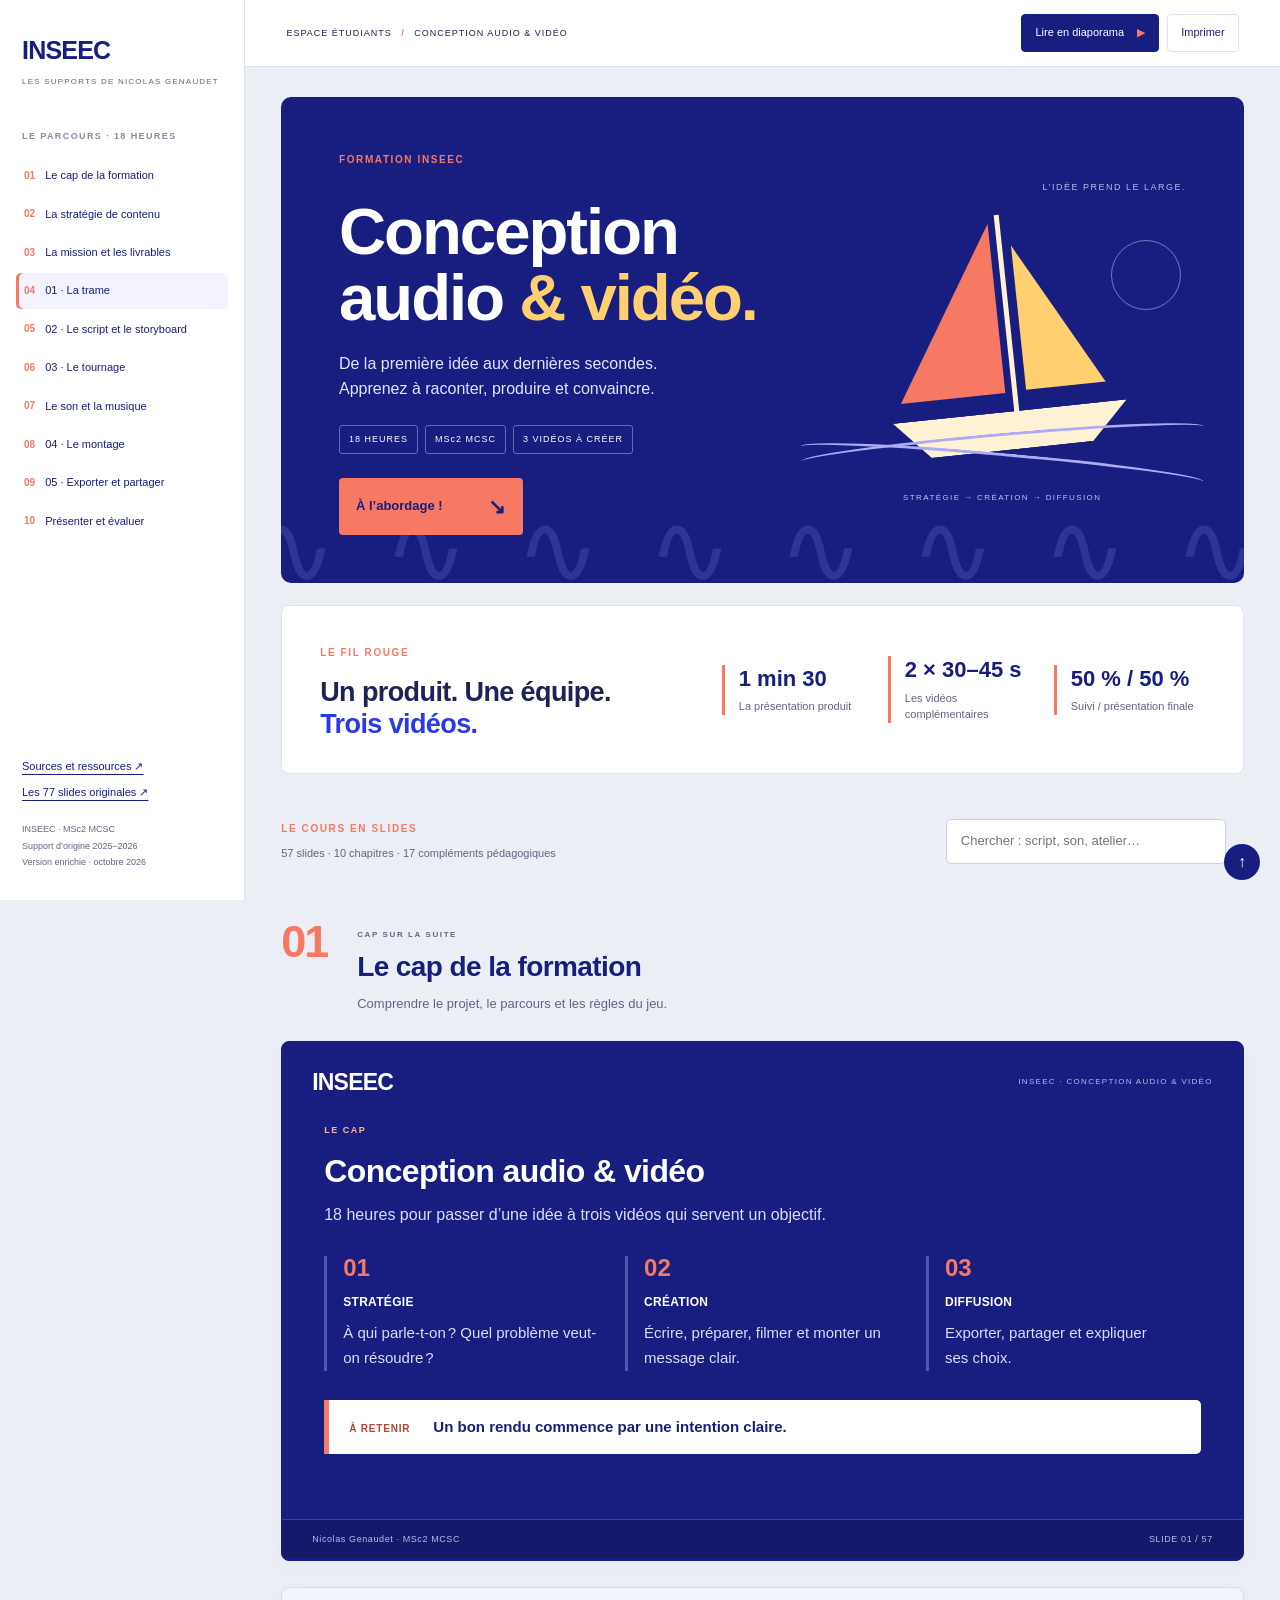
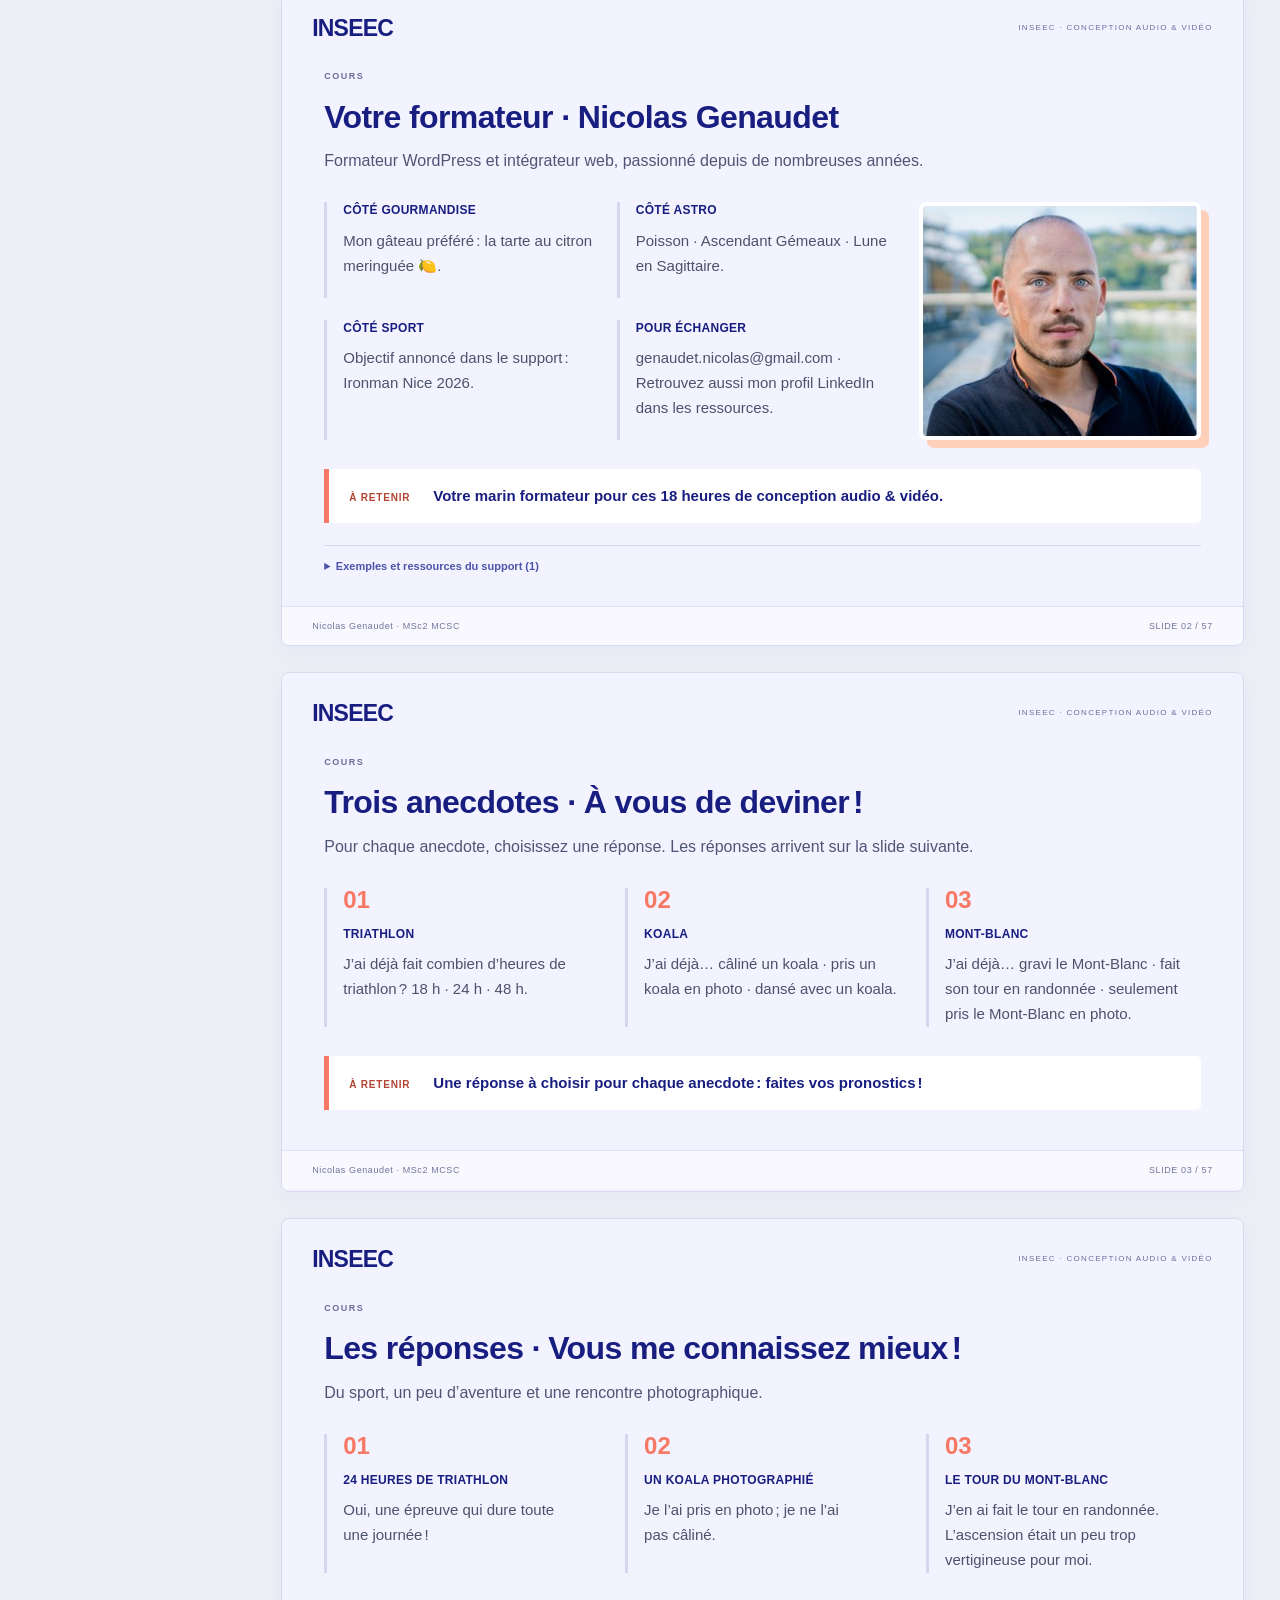
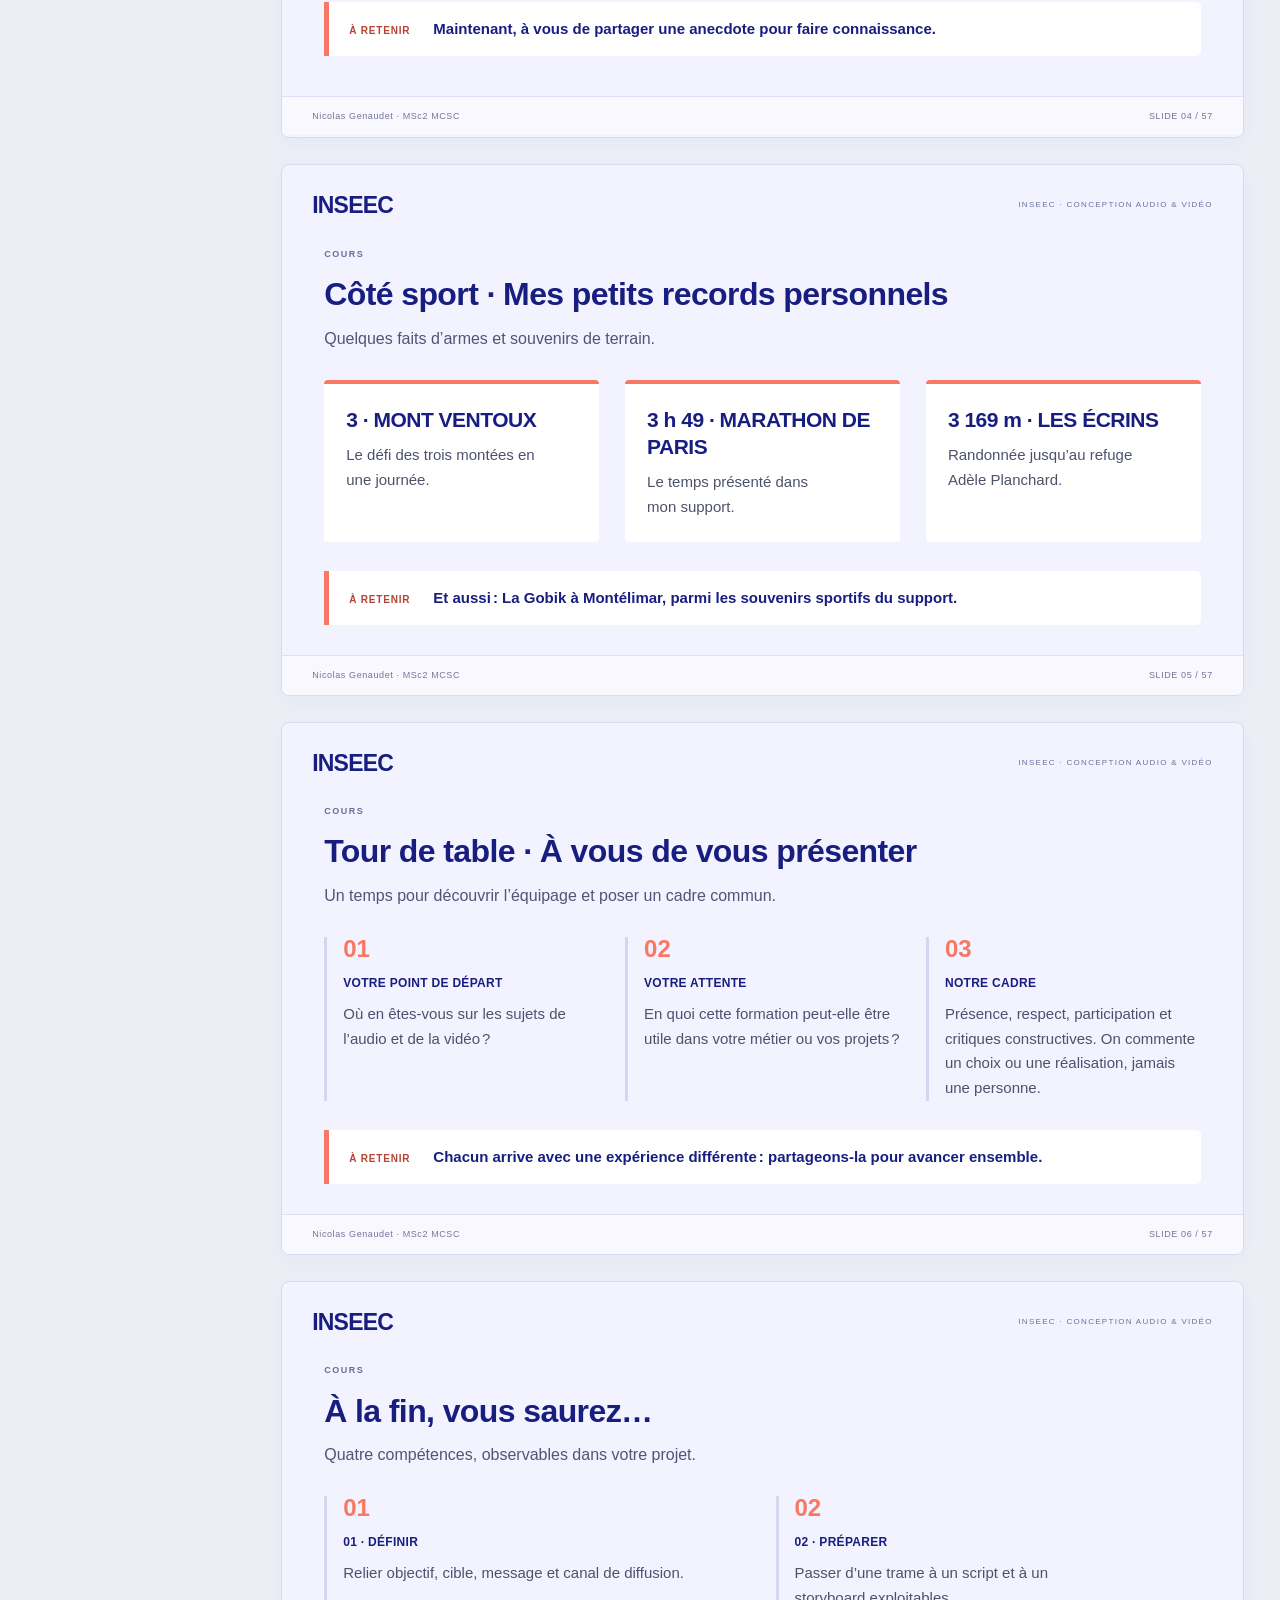
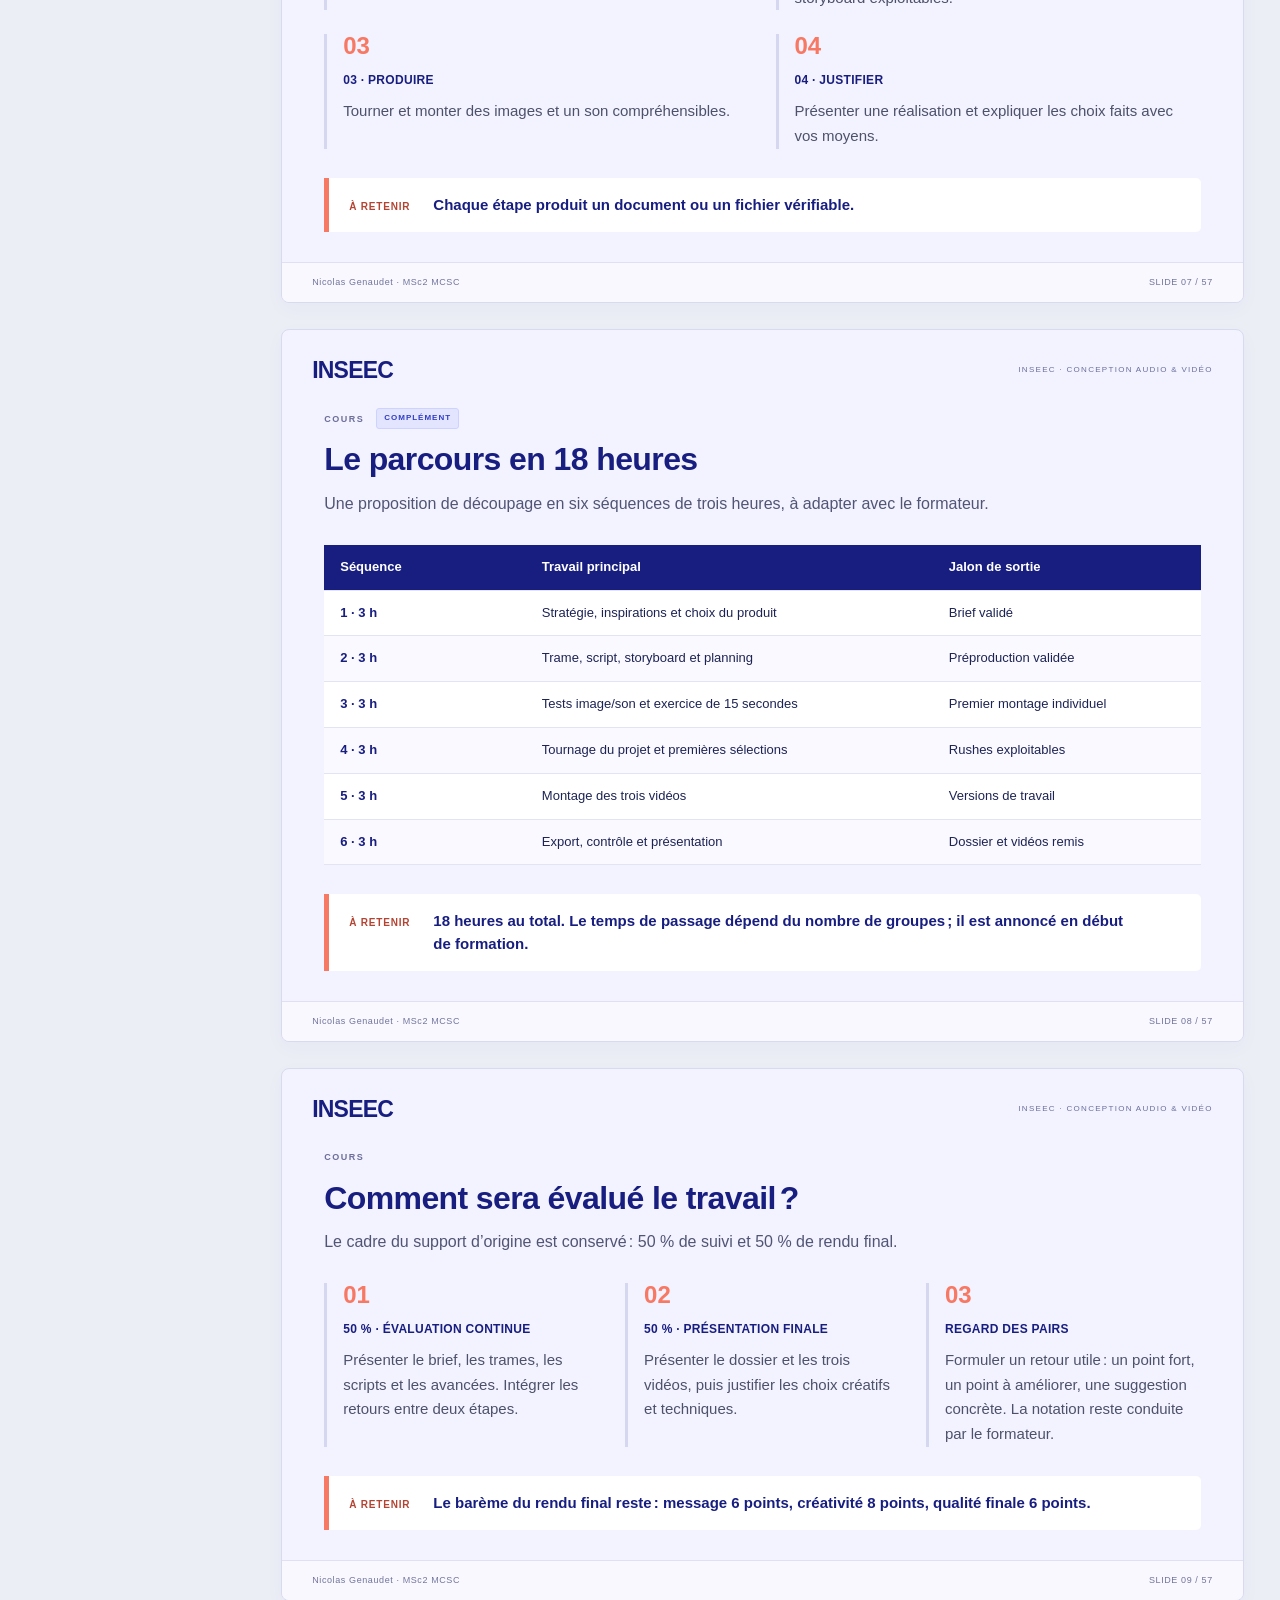
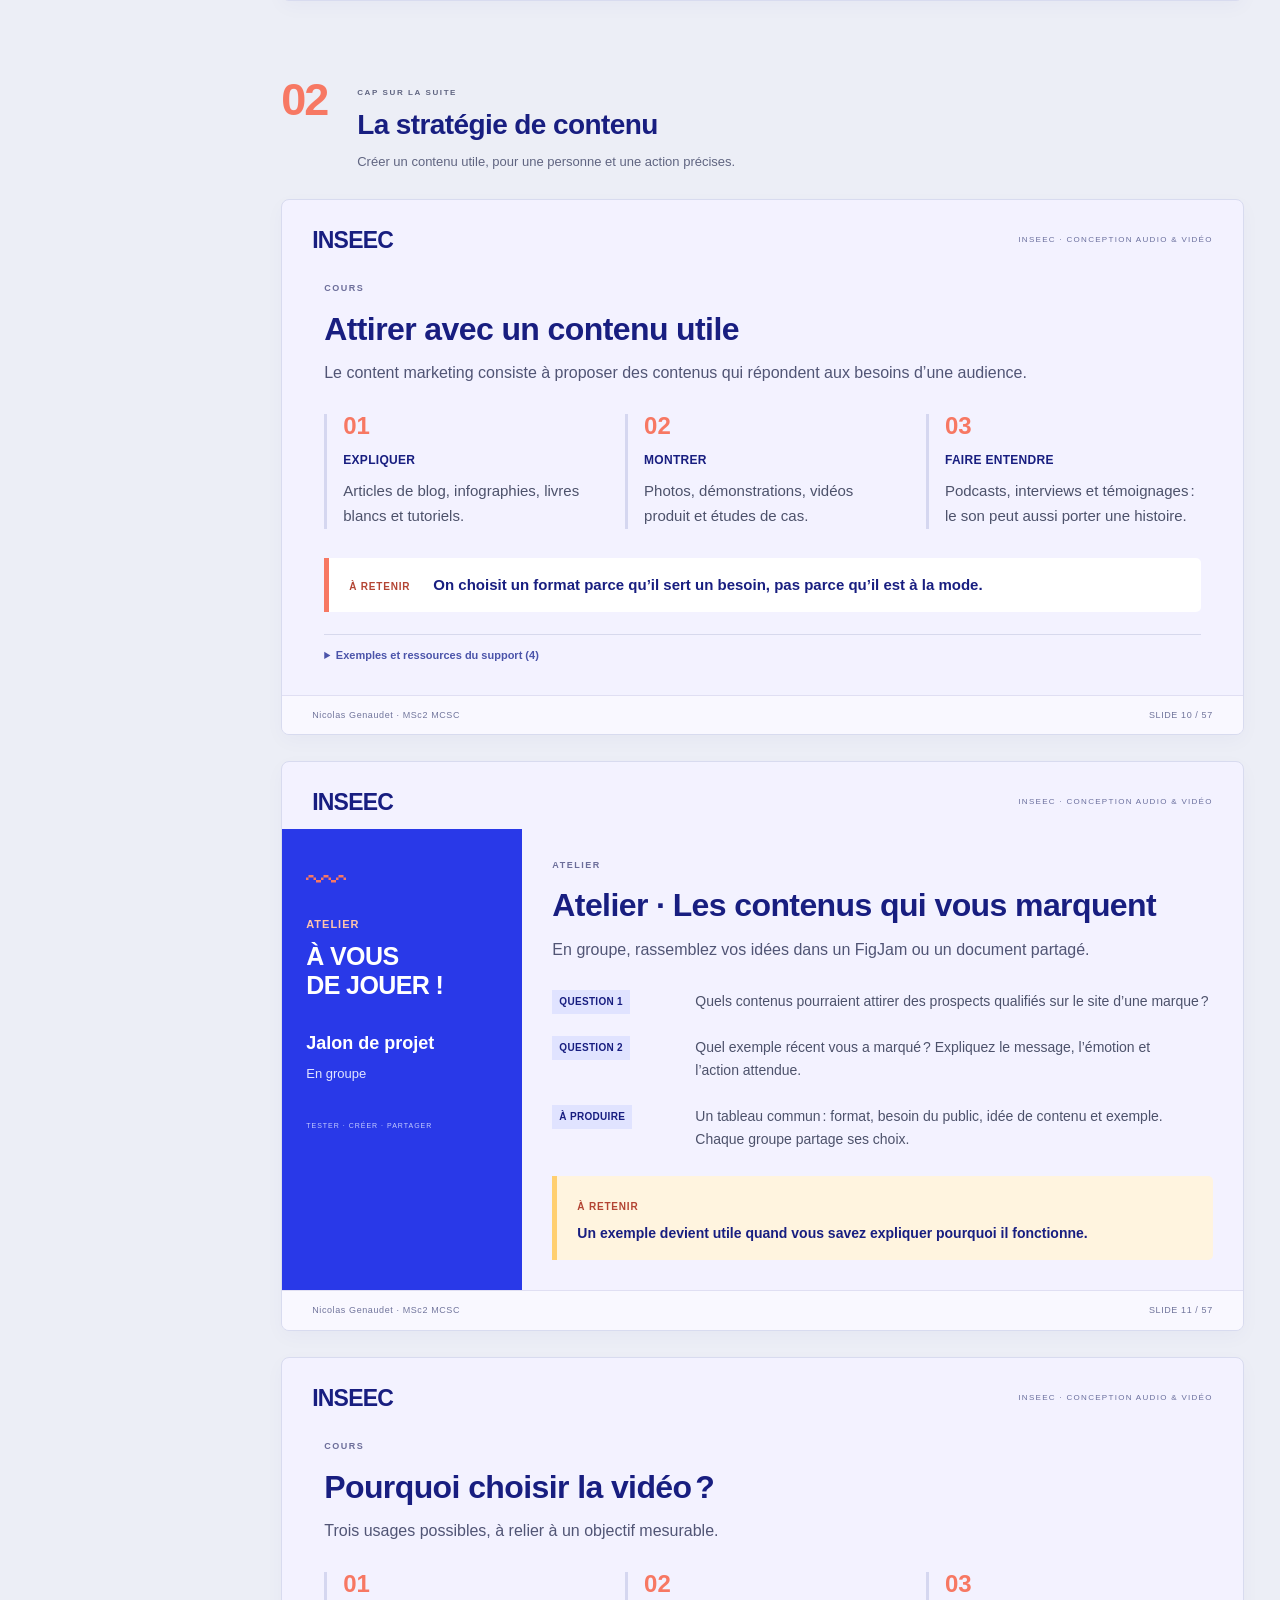
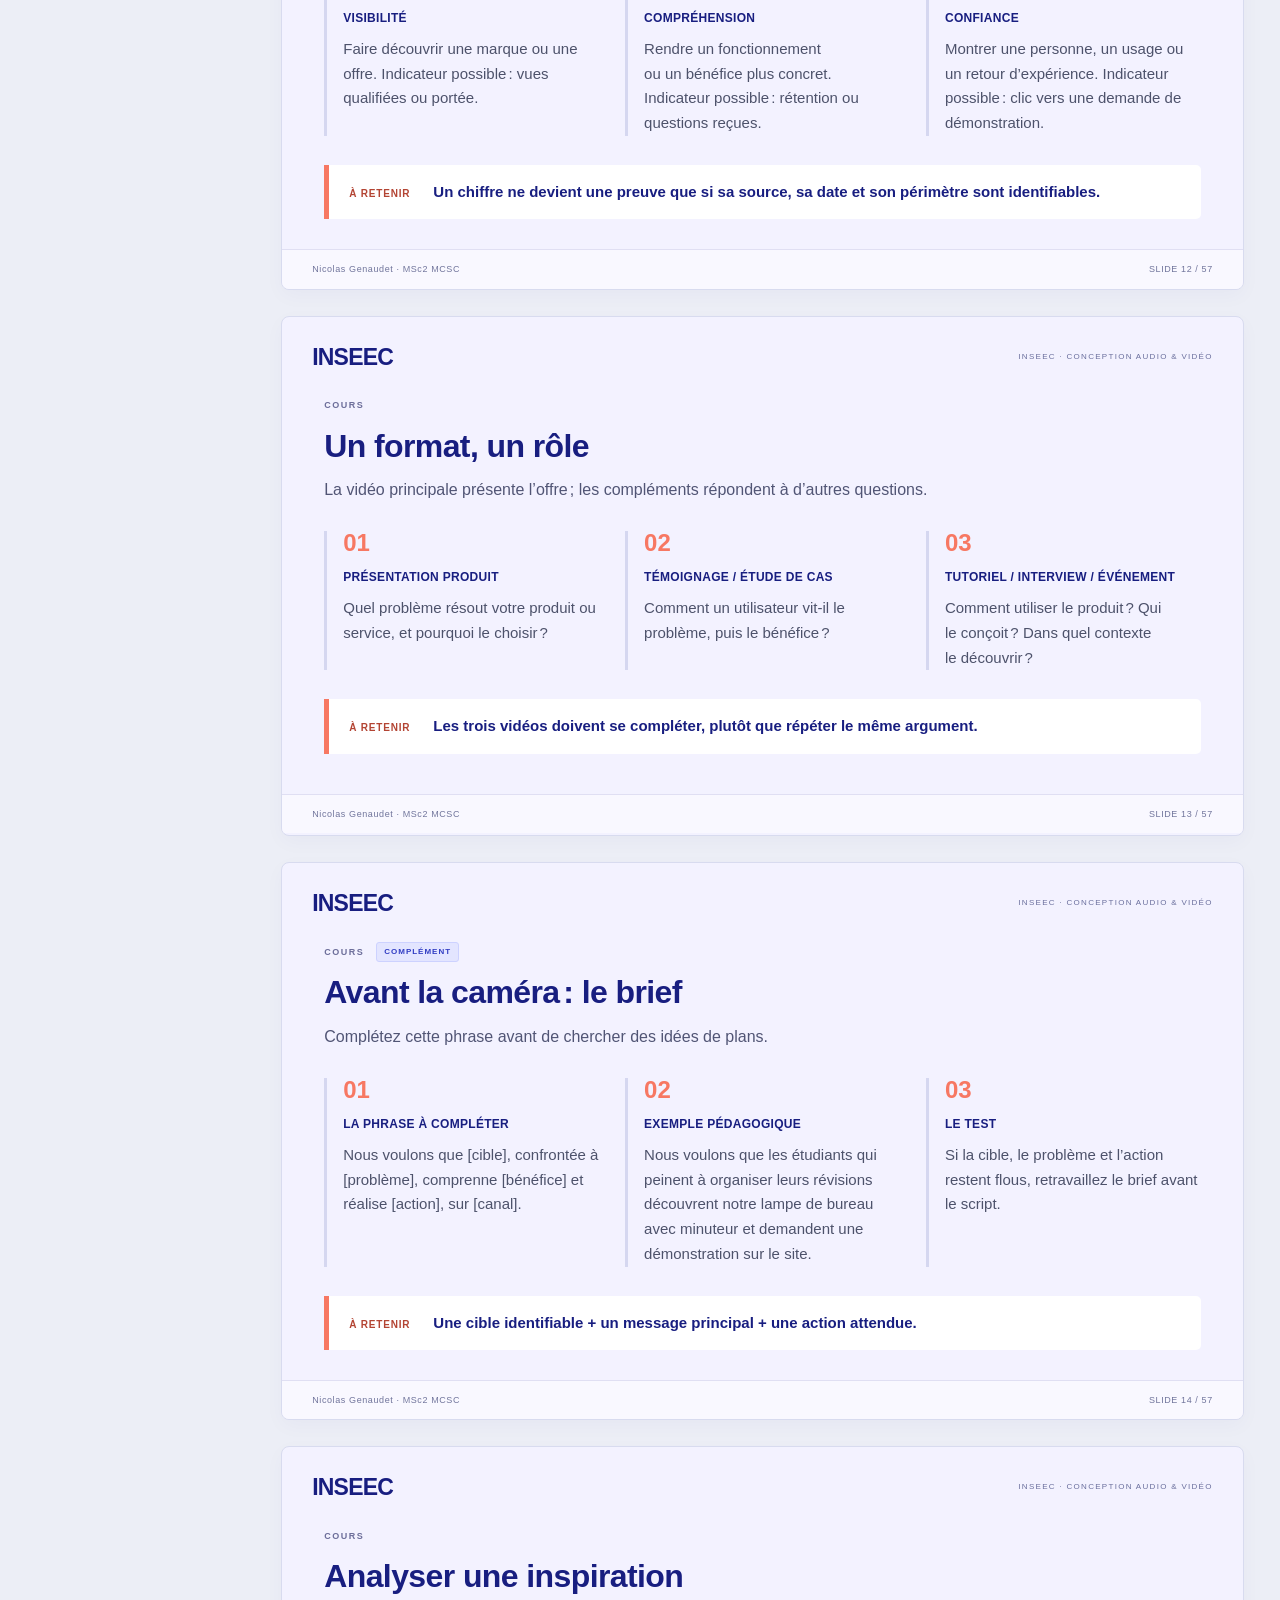
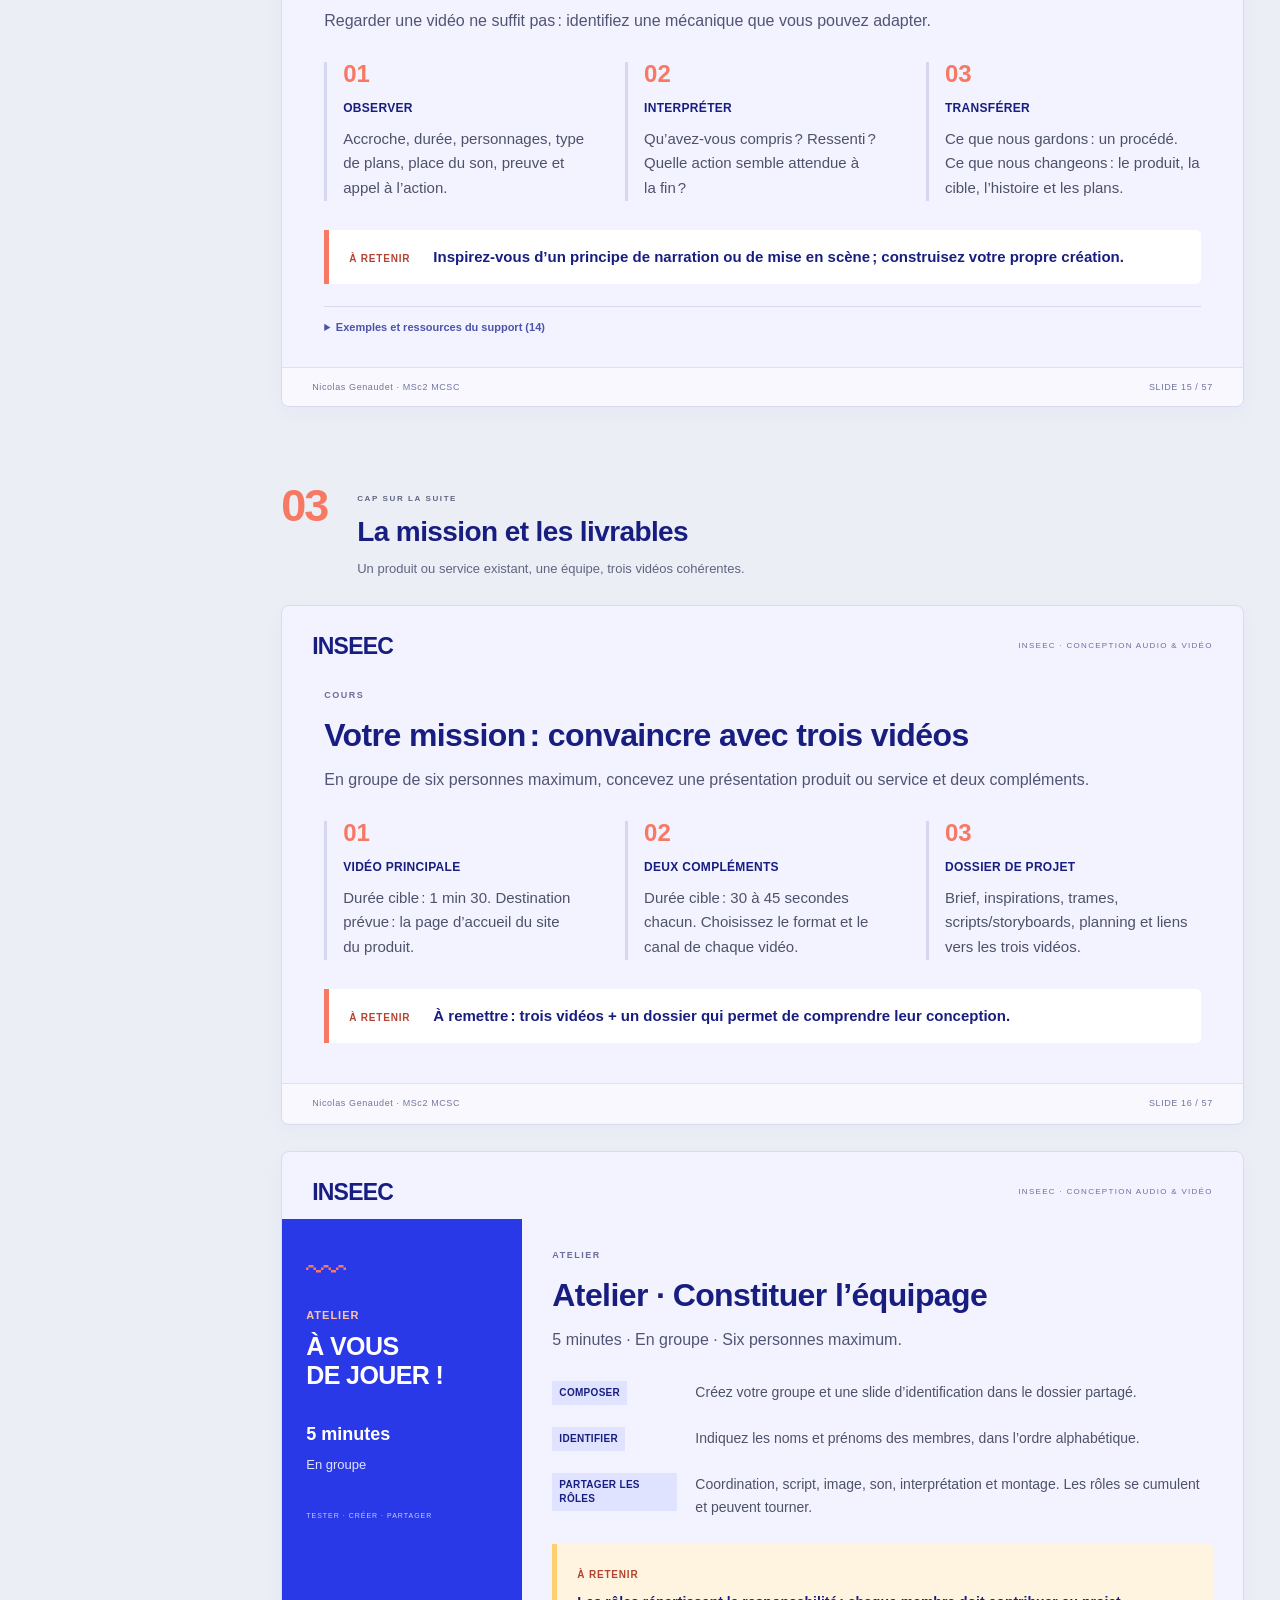
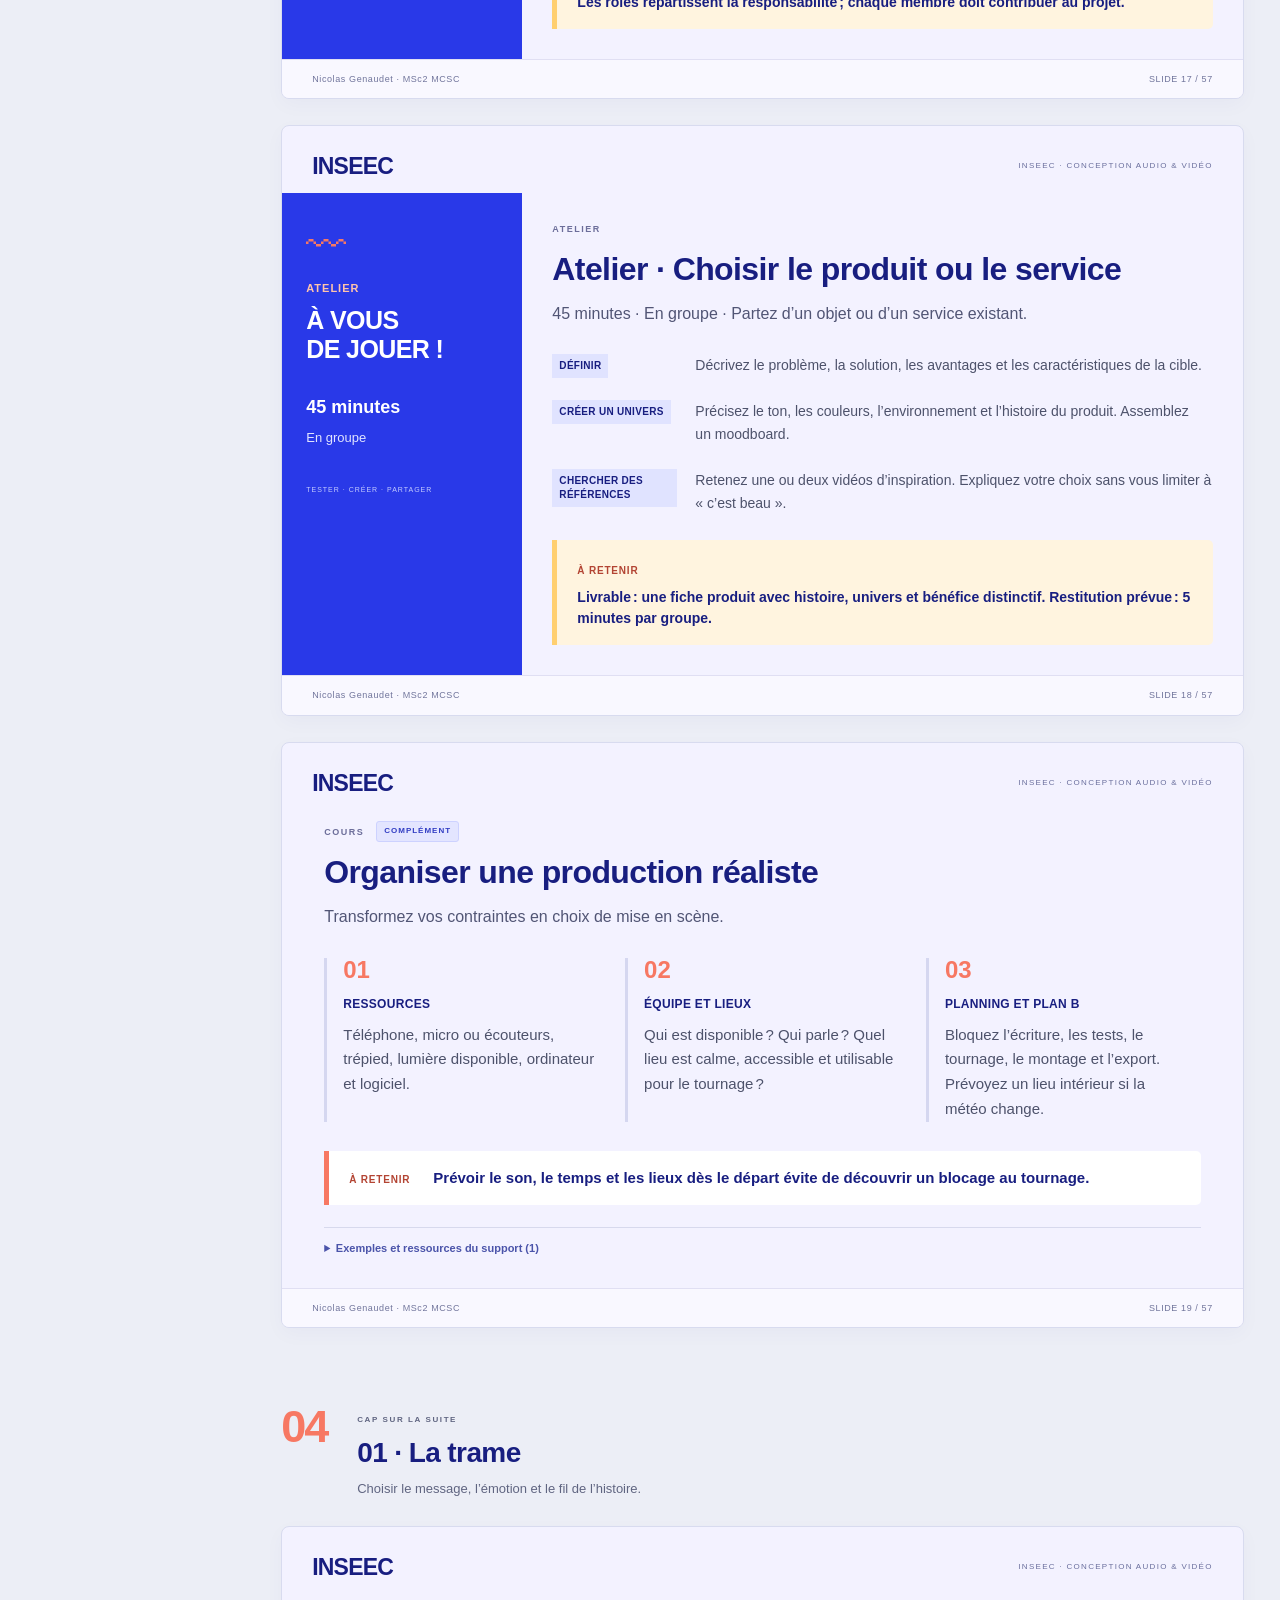
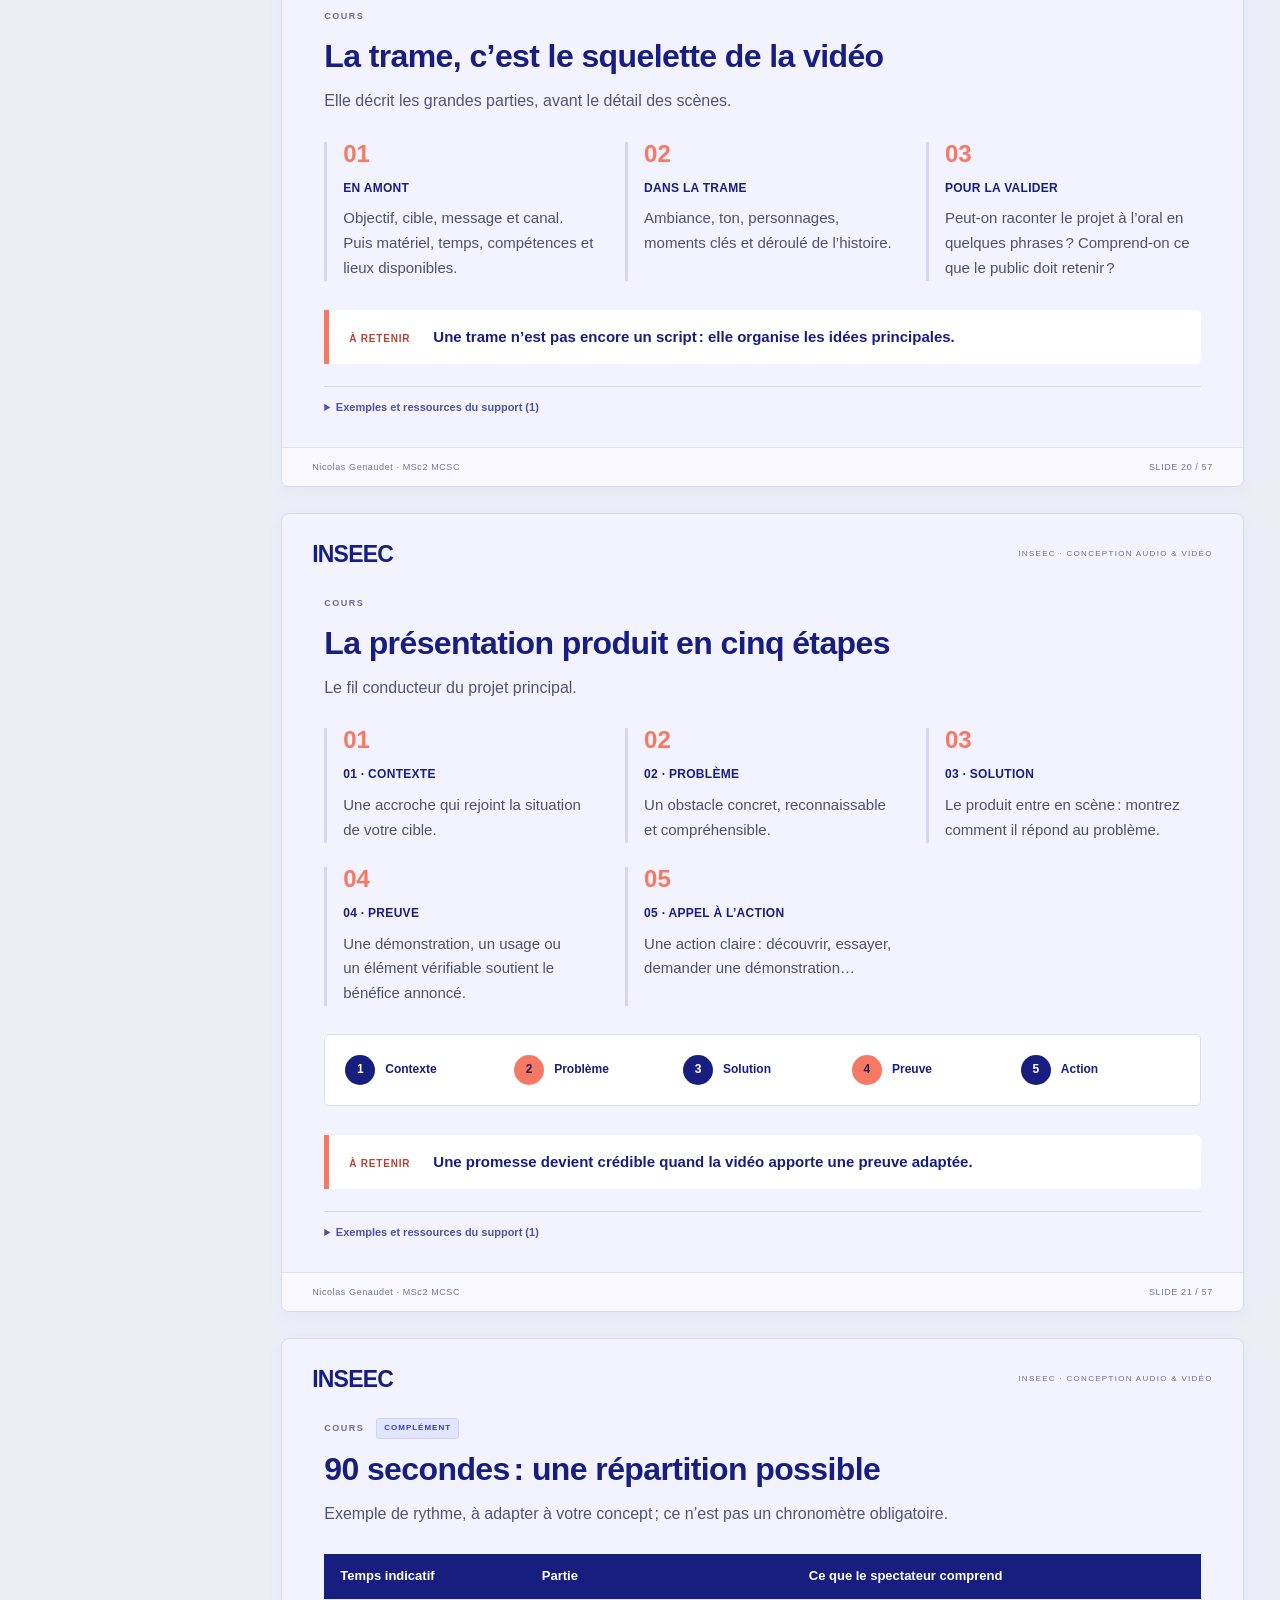
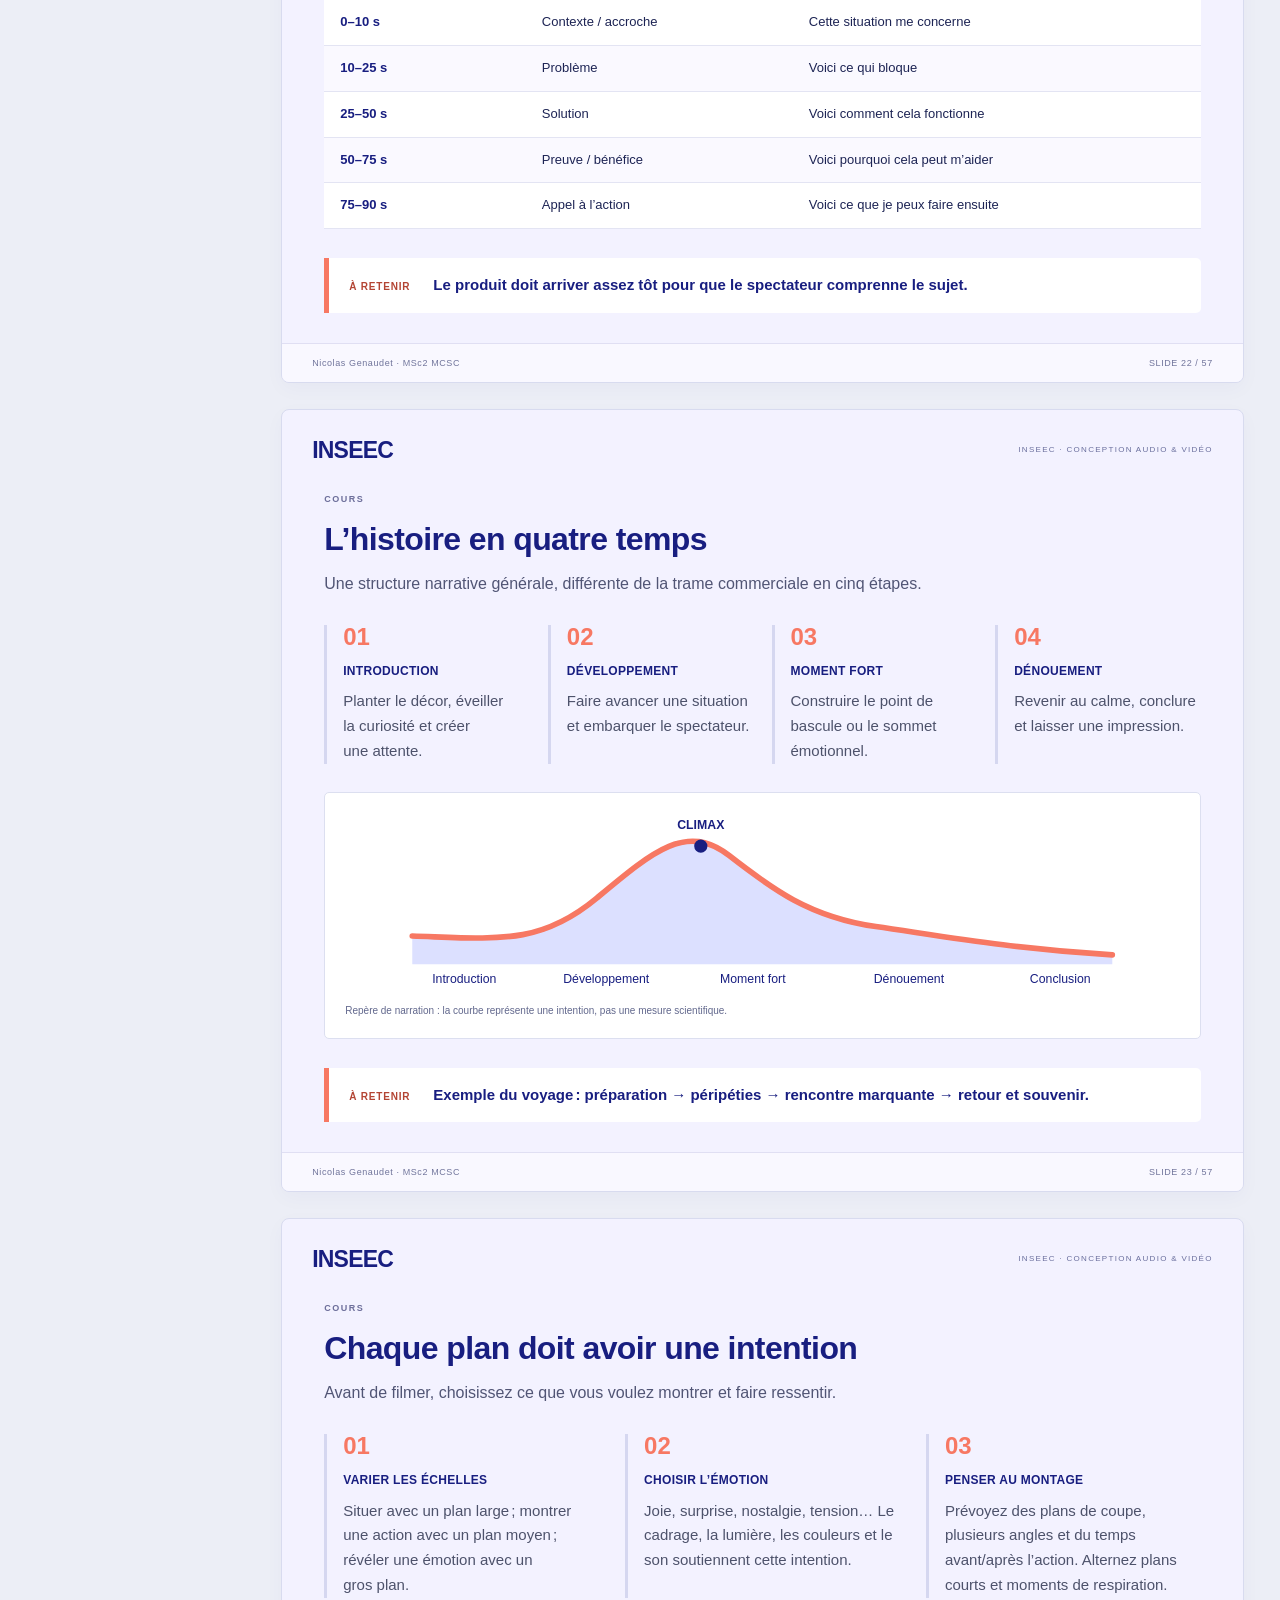
==== commit 2d4656a3: "Rétablit la présentation du formateur et les en-têtes INSEEC" ====
--- a/cours/conception-audio-video/index.html
+++ b/cours/conception-audio-video/index.html
@@ -1 +1 @@
-<!doctype html><html lang="fr"><head><meta charset="utf-8"><meta name="viewport" content="width=device-width,initial-scale=1"><meta name="robots" content="noindex,nofollow"><meta name="description" content="Cours INSEEC de conception audio et vidéo : stratégie, script, tournage, audio, montage et diffusion en 18 heures."><title>Conception audio & vidéo · INSEEC</title><link rel="stylesheet" href="style.css"></head><body><a class="skip" href="#cours">Aller au cours</a><aside class="sidebar"><a class="brand" href="#accueil"><span class="pilot">Pilot’in <span class="brand-wave">≈</span></span><small>LES SUPPORTS DE NICOLAS GENAUDET</small></a><div class="nav-label">LE PARCOURS · 18 HEURES</div><nav aria-label="Chapitres"><a href="#chapitre-cap"><span>01</span>Le cap de la formation</a><a href="#chapitre-strategie"><span>02</span>La stratégie de contenu</a><a href="#chapitre-mission"><span>03</span>La mission et les livrables</a><a href="#chapitre-trame"><span>04</span>01 · La trame</a><a href="#chapitre-script"><span>05</span>02 · Le script et le storyboard</a><a href="#chapitre-tournage"><span>06</span>03 · Le tournage</a><a href="#chapitre-audio"><span>07</span>Le son et la musique</a><a href="#chapitre-montage"><span>08</span>04 · Le montage</a><a href="#chapitre-diffusion"><span>09</span>05 · Exporter et partager</a><a href="#chapitre-evaluation"><span>10</span>Présenter et évaluer</a></nav><div class="sidebar-bottom"><a href="#references">Sources et ressources ↗</a><a href="#originaux">Les 77 slides originales ↗</a><small>INSEEC · MSc2 MCSC<br>Support d’origine 2025–2026<br>Version enrichie · octobre 2026</small></div></aside><div class="page"><header class="topbar"><span>ESPACE ÉTUDIANTS <b>/</b> CONCEPTION AUDIO & VIDÉO</span><div><button id="present" type="button">Lire en diaporama <span aria-hidden="true">▶</span></button><button id="print" type="button">Imprimer</button></div></header><main id="cours"><section class="hero" id="accueil"><div class="hero-inner"><span class="eyebrow">FORMATION PILOT’IN · INSEEC</span><h1>Conception<br>audio <span>& vidéo.</span></h1><p>De la première idée aux dernières secondes.<br>Apprenez à raconter, produire et convaincre.</p><div class="pills"><span>18 HEURES</span><span>MSc2 MCSC</span><span>3 VIDÉOS À CRÉER</span></div><a class="primary" href="#chapitre-cap">À l’abordage ! <span>↘</span></a></div><div class="hero-visual" aria-hidden="true"><span class="visual-note">L’IDÉE PREND LE LARGE.</span><div class="boat"><div class="mast"></div><div class="sail sail-one"></div><div class="sail sail-two"></div><div class="hull"></div></div><div class="sun"></div><div class="ocean ocean-one"></div><div class="ocean ocean-two"></div><span class="visual-caption">STRATÉGIE → CRÉATION → DIFFUSION</span></div><span class="hero-wave" aria-hidden="true">∿ ∿ ∿ ∿ ∿ ∿ ∿ ∿ ∿ ∿ ∿ ∿</span></section><section class="mission-banner"><div><span class="eyebrow">LE FIL ROUGE</span><h2>Un produit. Une équipe.<br><em>Trois vidéos.</em></h2></div><div class="mission-facts"><div><strong>1 min 30</strong><span>La présentation produit</span></div><div><strong>2 × 30–45 s</strong><span>Les vidéos complémentaires</span></div><div><strong>50 % / 50 %</strong><span>Suivi / présentation finale</span></div></div></section><div class="course-tools"><div><span class="eyebrow">LE COURS EN SLIDES</span><p>53 slides · 10 chapitres · 17 compléments pédagogiques</p></div><label class="search-label" for="search"><span class="sr-only">Rechercher dans le cours</span><input id="search" type="search" placeholder="Chercher : script, son, atelier…" autocomplete="off"></label><span id="results" role="status" aria-live="polite"></span></div><p id="empty" hidden>Aucune slide trouvée. Essayez un autre mot.</p><section class="chapter" id="chapitre-cap"><header class="chapter-head"><span class="chapter-index">01</span><div><span class="eyebrow">CAP SUR LA SUITE</span><h2>Le cap de la formation</h2><p>Comprendre le projet, le parcours et les règles du jeu.</p></div></header><article class="lesson slide ouverture diagram-none" id="slide-1" data-index="0" aria-labelledby="slide-title-1"><div class="slide-brand"><span class="pilot">Pilot’in<span class="brand-wave"> ≈</span></span><span>INSEEC · CONCEPTION AUDIO & VIDÉO</span></div><div class="slide-layout"><div class="slide-body"><header><div class="slide-eyebrow">LE CAP </div><h3 id="slide-title-1">Conception audio &amp; vidéo</h3><p class="slide-lead">18 heures pour passer d’une idée à trois vidéos qui servent un objectif.</p></header><div class="ideas cols-3"><div class="idea"><span class="idea-no">01</span><h4>STRATÉGIE</h4><p>À qui parle-t-on ? Quel problème veut-on résoudre ?</p></div><div class="idea"><span class="idea-no">02</span><h4>CRÉATION</h4><p>Écrire, préparer, filmer et monter un message clair.</p></div><div class="idea"><span class="idea-no">03</span><h4>DIFFUSION</h4><p>Exporter, partager et expliquer ses choix.</p></div></div><aside class="takeaway"><span>À RETENIR</span><p>Un bon rendu commence par une intention claire.</p></aside></div></div><footer class="slide-footer"><span>Nicolas Genaudet · MSc2 MCSC</span><span>SLIDE 01 / 53</span></footer><span class="sr-only">Référence au support : 1, 7, 11</span></article><article class="lesson slide cours diagram-none" id="slide-2" data-index="1" aria-labelledby="slide-title-2"><div class="slide-brand"><span class="pilot">Pilot’in<span class="brand-wave"> ≈</span></span><span>INSEEC · CONCEPTION AUDIO & VIDÉO</span></div><div class="slide-layout"><div class="slide-body"><header><div class="slide-eyebrow">COURS </div><h3 id="slide-title-2">Votre équipage, votre formateur</h3><p class="slide-lead">Nicolas Genaudet · Formateur et intégrateur web, passionné de WordPress.</p></header><div class="ideas cols-3"><div class="idea"><span class="idea-no">01</span><h4>LE TOUR DE TABLE</h4><p>Présentez-vous : votre expérience en audio/vidéo, un contenu qui vous inspire et votre attente principale.</p></div><div class="idea"><span class="idea-no">02</span><h4>LE BRISE-GLACE</h4><p>24 h de triathlon, un koala photographié et le tour du Mont-Blanc en randonnée : trois anecdotes pour faire connaissance.</p></div><div class="idea"><span class="idea-no">03</span><h4>LE CADRE</h4><p>Participation, respect des personnes, présence et critiques constructives. On critique un choix créatif, jamais une personne.</p></div></div><aside class="takeaway"><span>À RETENIR</span><p>Votre expérience de départ compte moins que votre capacité à tester et à progresser.</p></aside><details class="links"><summary>Exemples et ressources du support (1)</summary><ul><li><a href="https://fr.linkedin.com/in/nicolas-genaudet-a4879394" target="_blank" rel="noopener noreferrer">fr.linkedin.com · ressource 1 ↗</a></li></ul></details></div></div><footer class="slide-footer"><span>Nicolas Genaudet · MSc2 MCSC</span><span>SLIDE 02 / 53</span></footer><span class="sr-only">Référence au support : 2, 3, 4, 5, 6, 10</span></article><article class="lesson slide cours diagram-none" id="slide-3" data-index="2" aria-labelledby="slide-title-3"><div class="slide-brand"><span class="pilot">Pilot’in<span class="brand-wave"> ≈</span></span><span>INSEEC · CONCEPTION AUDIO & VIDÉO</span></div><div class="slide-layout"><div class="slide-body"><header><div class="slide-eyebrow">COURS </div><h3 id="slide-title-3">À la fin, vous saurez…</h3><p class="slide-lead">Quatre compétences, observables dans votre projet.</p></header><div class="ideas cols-4"><div class="idea"><span class="idea-no">01</span><h4>01 · DÉFINIR</h4><p>Relier objectif, cible, message et canal de diffusion.</p></div><div class="idea"><span class="idea-no">02</span><h4>02 · PRÉPARER</h4><p>Passer d’une trame à un script et à un storyboard exploitables.</p></div><div class="idea"><span class="idea-no">03</span><h4>03 · PRODUIRE</h4><p>Tourner et monter des images et un son compréhensibles.</p></div><div class="idea"><span class="idea-no">04</span><h4>04 · JUSTIFIER</h4><p>Présenter une réalisation et expliquer les choix faits avec vos moyens.</p></div></div><aside class="takeaway"><span>À RETENIR</span><p>Chaque étape produit un document ou un fichier vérifiable.</p></aside></div></div><footer class="slide-footer"><span>Nicolas Genaudet · MSc2 MCSC</span><span>SLIDE 03 / 53</span></footer><span class="sr-only">Référence au support : 7, 8</span></article><article class="lesson slide cours diagram-none" id="slide-4" data-index="3" aria-labelledby="slide-title-4"><div class="slide-brand"><span class="pilot">Pilot’in<span class="brand-wave"> ≈</span></span><span>INSEEC · CONCEPTION AUDIO & VIDÉO</span></div><div class="slide-layout"><div class="slide-body"><header><div class="slide-eyebrow">COURS <span class="added">COMPLÉMENT</span></div><h3 id="slide-title-4">Le parcours en 18 heures</h3><p class="slide-lead">Une proposition de découpage en six séquences de trois heures, à adapter avec le formateur.</p></header><div class="ideas cols-0"></div><div class="table-wrap"><table><thead><tr><th scope="col">Séquence</th><th scope="col">Travail principal</th><th scope="col">Jalon de sortie</th></tr></thead><tbody><tr><th scope="row">1 · 3 h</th><td>Stratégie, inspirations et choix du produit</td><td>Brief validé</td></tr><tr><th scope="row">2 · 3 h</th><td>Trame, script, storyboard et planning</td><td>Préproduction validée</td></tr><tr><th scope="row">3 · 3 h</th><td>Tests image/son et exercice de 15 secondes</td><td>Premier montage individuel</td></tr><tr><th scope="row">4 · 3 h</th><td>Tournage du projet et premières sélections</td><td>Rushes exploitables</td></tr><tr><th scope="row">5 · 3 h</th><td>Montage des trois vidéos</td><td>Versions de travail</td></tr><tr><th scope="row">6 · 3 h</th><td>Export, contrôle et présentation</td><td>Dossier et vidéos remis</td></tr></tbody></table></div><aside class="takeaway"><span>À RETENIR</span><p>18 heures au total. Le temps de passage dépend du nombre de groupes ; il est annoncé en début de formation.</p></aside></div></div><footer class="slide-footer"><span>Nicolas Genaudet · MSc2 MCSC</span><span>SLIDE 04 / 53</span></footer><span class="sr-only">Référence au support : Complément pédagogique</span></article><article class="lesson slide cours diagram-none" id="slide-5" data-index="4" aria-labelledby="slide-title-5"><div class="slide-brand"><span class="pilot">Pilot’in<span class="brand-wave"> ≈</span></span><span>INSEEC · CONCEPTION AUDIO & VIDÉO</span></div><div class="slide-layout"><div class="slide-body"><header><div class="slide-eyebrow">COURS </div><h3 id="slide-title-5">Comment sera évalué le travail ?</h3><p class="slide-lead">Le cadre du support d’origine est conservé : 50 % de suivi et 50 % de rendu final.</p></header><div class="ideas cols-3"><div class="idea"><span class="idea-no">01</span><h4>50 % · ÉVALUATION CONTINUE</h4><p>Présenter le brief, les trames, les scripts et les avancées. Intégrer les retours entre deux étapes.</p></div><div class="idea"><span class="idea-no">02</span><h4>50 % · PRÉSENTATION FINALE</h4><p>Présenter le dossier et les trois vidéos, puis justifier les choix créatifs et techniques.</p></div><div class="idea"><span class="idea-no">03</span><h4>REGARD DES PAIRS</h4><p>Formuler un retour utile : un point fort, un point à améliorer, une suggestion concrète. La notation reste conduite par le formateur.</p></div></div><aside class="takeaway"><span>À RETENIR</span><p>Le barème du rendu final reste : message 6 points, créativité 8 points, qualité finale 6 points.</p></aside></div></div><footer class="slide-footer"><span>Nicolas Genaudet · MSc2 MCSC</span><span>SLIDE 05 / 53</span></footer><span class="sr-only">Référence au support : 9, 24, 74</span></article></section><section class="chapter" id="chapitre-strategie"><header class="chapter-head"><span class="chapter-index">02</span><div><span class="eyebrow">CAP SUR LA SUITE</span><h2>La stratégie de contenu</h2><p>Créer un contenu utile, pour une personne et une action précises.</p></div></header><article class="lesson slide cours diagram-none" id="slide-6" data-index="5" aria-labelledby="slide-title-6"><div class="slide-brand"><span class="pilot">Pilot’in<span class="brand-wave"> ≈</span></span><span>INSEEC · CONCEPTION AUDIO & VIDÉO</span></div><div class="slide-layout"><div class="slide-body"><header><div class="slide-eyebrow">COURS </div><h3 id="slide-title-6">Attirer avec un contenu utile</h3><p class="slide-lead">Le content marketing consiste à proposer des contenus qui répondent aux besoins d’une audience.</p></header><div class="ideas cols-3"><div class="idea"><span class="idea-no">01</span><h4>EXPLIQUER</h4><p>Articles de blog, infographies, livres blancs et tutoriels.</p></div><div class="idea"><span class="idea-no">02</span><h4>MONTRER</h4><p>Photos, démonstrations, vidéos produit et études de cas.</p></div><div class="idea"><span class="idea-no">03</span><h4>FAIRE ENTENDRE</h4><p>Podcasts, interviews et témoignages : le son peut aussi porter une histoire.</p></div></div><aside class="takeaway"><span>À RETENIR</span><p>On choisit un format parce qu’il sert un besoin, pas parce qu’il est à la mode.</p></aside><details class="links"><summary>Exemples et ressources du support (4)</summary><ul><li><a href="https://blog.hubspot.fr/marketing/content-marketing-information" target="_blank" rel="noopener noreferrer">blog.hubspot.fr · ressource 1 ↗</a></li><li><a href="https://wpmarmite.com/all-in-one-seo-vs-yoast/" target="_blank" rel="noopener noreferrer">wpmarmite.com · ressource 2 ↗</a></li><li><a href="https://www.comme-avant.bio/blogs/laventure-comme-avant/mieux-comprendre-les-protections-solaires" target="_blank" rel="noopener noreferrer">www.comme-avant.bio · ressource 3 ↗</a></li><li><a href="https://www.the-editorialist.com/wp-content/uploads/2021/12/The-Editorialist-infographie-podcast-1-copie-2-704x1024.jpg" target="_blank" rel="noopener noreferrer">www.the-editorialist.com · ressource 1 ↗</a></li></ul></details></div></div><footer class="slide-footer"><span>Nicolas Genaudet · MSc2 MCSC</span><span>SLIDE 06 / 53</span></footer><span class="sr-only">Référence au support : 14, 15, 16</span></article><article class="lesson slide atelier diagram-none" id="slide-7" data-index="6" aria-labelledby="slide-title-7"><div class="slide-brand"><span class="pilot">Pilot’in<span class="brand-wave"> ≈</span></span><span>INSEEC · CONCEPTION AUDIO & VIDÉO</span></div><div class="slide-layout"><aside class="workshop-meta"><span class="squiggle" aria-hidden="true">〰</span><small>ATELIER</small><strong>À VOUS<br>DE JOUER !</strong><div>Jalon de projet</div><p>En groupe</p><span class="meta-bottom">TESTER · CRÉER · PARTAGER</span></aside><div class="slide-body"><header><div class="slide-eyebrow">ATELIER </div><h3 id="slide-title-7">Atelier · Les contenus qui vous marquent</h3><p class="slide-lead">En groupe, rassemblez vos idées dans un FigJam ou un document partagé.</p></header><div class="ideas cols-3"><div class="idea"><span class="idea-no">01</span><h4>QUESTION 1</h4><p>Quels contenus pourraient attirer des prospects qualifiés sur le site d’une marque ?</p></div><div class="idea"><span class="idea-no">02</span><h4>QUESTION 2</h4><p>Quel exemple récent vous a marqué ? Expliquez le message, l’émotion et l’action attendue.</p></div><div class="idea"><span class="idea-no">03</span><h4>À PRODUIRE</h4><p>Un tableau commun : format, besoin du public, idée de contenu et exemple. Chaque groupe partage ses choix.</p></div></div><aside class="takeaway"><span>À RETENIR</span><p>Un exemple devient utile quand vous savez expliquer pourquoi il fonctionne.</p></aside></div></div><footer class="slide-footer"><span>Nicolas Genaudet · MSc2 MCSC</span><span>SLIDE 07 / 53</span></footer><span class="sr-only">Référence au support : 13</span></article><article class="lesson slide cours diagram-none" id="slide-8" data-index="7" aria-labelledby="slide-title-8"><div class="slide-brand"><span class="pilot">Pilot’in<span class="brand-wave"> ≈</span></span><span>INSEEC · CONCEPTION AUDIO & VIDÉO</span></div><div class="slide-layout"><div class="slide-body"><header><div class="slide-eyebrow">COURS </div><h3 id="slide-title-8">Pourquoi choisir la vidéo ?</h3><p class="slide-lead">Trois usages possibles, à relier à un objectif mesurable.</p></header><div class="ideas cols-3"><div class="idea"><span class="idea-no">01</span><h4>VISIBILITÉ</h4><p>Faire découvrir une marque ou une offre. Indicateur possible : vues qualifiées ou portée.</p></div><div class="idea"><span class="idea-no">02</span><h4>COMPRÉHENSION</h4><p>Rendre un fonctionnement ou un bénéfice plus concret. Indicateur possible : rétention ou questions reçues.</p></div><div class="idea"><span class="idea-no">03</span><h4>CONFIANCE</h4><p>Montrer une personne, un usage ou un retour d’expérience. Indicateur possible : clic vers une demande de démonstration.</p></div></div><aside class="takeaway"><span>À RETENIR</span><p>Un chiffre ne devient une preuve que si sa source, sa date et son périmètre sont identifiables.</p></aside></div></div><footer class="slide-footer"><span>Nicolas Genaudet · MSc2 MCSC</span><span>SLIDE 08 / 53</span></footer><span class="sr-only">Référence au support : 18, 19</span></article><article class="lesson slide cours diagram-none" id="slide-9" data-index="8" aria-labelledby="slide-title-9"><div class="slide-brand"><span class="pilot">Pilot’in<span class="brand-wave"> ≈</span></span><span>INSEEC · CONCEPTION AUDIO & VIDÉO</span></div><div class="slide-layout"><div class="slide-body"><header><div class="slide-eyebrow">COURS </div><h3 id="slide-title-9">Un format, un rôle</h3><p class="slide-lead">La vidéo principale présente l’offre ; les compléments répondent à d’autres questions.</p></header><div class="ideas cols-3"><div class="idea"><span class="idea-no">01</span><h4>PRÉSENTATION PRODUIT</h4><p>Quel problème résout votre produit ou service, et pourquoi le choisir ?</p></div><div class="idea"><span class="idea-no">02</span><h4>TÉMOIGNAGE / ÉTUDE DE CAS</h4><p>Comment un utilisateur vit-il le problème, puis le bénéfice ?</p></div><div class="idea"><span class="idea-no">03</span><h4>TUTORIEL / INTERVIEW / ÉVÉNEMENT</h4><p>Comment utiliser le produit ? Qui le conçoit ? Dans quel contexte le découvrir ?</p></div></div><aside class="takeaway"><span>À RETENIR</span><p>Les trois vidéos doivent se compléter, plutôt que répéter le même argument.</p></aside></div></div><footer class="slide-footer"><span>Nicolas Genaudet · MSc2 MCSC</span><span>SLIDE 09 / 53</span></footer><span class="sr-only">Référence au support : 20, 23, 35</span></article><article class="lesson slide cours diagram-none" id="slide-10" data-index="9" aria-labelledby="slide-title-10"><div class="slide-brand"><span class="pilot">Pilot’in<span class="brand-wave"> ≈</span></span><span>INSEEC · CONCEPTION AUDIO & VIDÉO</span></div><div class="slide-layout"><div class="slide-body"><header><div class="slide-eyebrow">COURS <span class="added">COMPLÉMENT</span></div><h3 id="slide-title-10">Avant la caméra : le brief</h3><p class="slide-lead">Complétez cette phrase avant de chercher des idées de plans.</p></header><div class="ideas cols-3"><div class="idea"><span class="idea-no">01</span><h4>LA PHRASE À COMPLÉTER</h4><p>Nous voulons que [cible], confrontée à [problème], comprenne [bénéfice] et réalise [action], sur [canal].</p></div><div class="idea"><span class="idea-no">02</span><h4>EXEMPLE PÉDAGOGIQUE</h4><p>Nous voulons que les étudiants qui peinent à organiser leurs révisions découvrent notre lampe de bureau avec minuteur et demandent une démonstration sur le site.</p></div><div class="idea"><span class="idea-no">03</span><h4>LE TEST</h4><p>Si la cible, le problème et l’action restent flous, retravaillez le brief avant le script.</p></div></div><aside class="takeaway"><span>À RETENIR</span><p>Une cible identifiable + un message principal + une action attendue.</p></aside></div></div><footer class="slide-footer"><span>Nicolas Genaudet · MSc2 MCSC</span><span>SLIDE 10 / 53</span></footer><span class="sr-only">Référence au support : Complément pédagogique</span></article><article class="lesson slide cours diagram-none" id="slide-11" data-index="10" aria-labelledby="slide-title-11"><div class="slide-brand"><span class="pilot">Pilot’in<span class="brand-wave"> ≈</span></span><span>INSEEC · CONCEPTION AUDIO & VIDÉO</span></div><div class="slide-layout"><div class="slide-body"><header><div class="slide-eyebrow">COURS </div><h3 id="slide-title-11">Analyser une inspiration</h3><p class="slide-lead">Regarder une vidéo ne suffit pas : identifiez une mécanique que vous pouvez adapter.</p></header><div class="ideas cols-3"><div class="idea"><span class="idea-no">01</span><h4>OBSERVER</h4><p>Accroche, durée, personnages, type de plans, place du son, preuve et appel à l’action.</p></div><div class="idea"><span class="idea-no">02</span><h4>INTERPRÉTER</h4><p>Qu’avez-vous compris ? Ressenti ? Quelle action semble attendue à la fin ?</p></div><div class="idea"><span class="idea-no">03</span><h4>TRANSFÉRER</h4><p>Ce que nous gardons : un procédé. Ce que nous changeons : le produit, la cible, l’histoire et les plans.</p></div></div><aside class="takeaway"><span>À RETENIR</span><p>Inspirez-vous d’un principe de narration ou de mise en scène ; construisez votre propre création.</p></aside><details class="links"><summary>Exemples et ressources du support (14)</summary><ul><li><a href="https://fr.ulule.com/la-bataille-climatique/" target="_blank" rel="noopener noreferrer">La bataille climatique ↗</a></li><li><a href="https://fr.ulule.com/diane-lingerie/" target="_blank" rel="noopener noreferrer">Diane lingerie ↗</a></li><li><a href="https://youtu.be/1xUR1jYEOXg" target="_blank" rel="noopener noreferrer">Comment Pilot’in fait des sites Internet ↗</a></li><li><a href="https://fr.ulule.com/hardbacon/" target="_blank" rel="noopener noreferrer">Hardbacon ↗</a></li><li><a href="https://fr.ulule.com/berengerelayaourtiere/" target="_blank" rel="noopener noreferrer">Bérangère la yaourtière ↗</a></li><li><a href="https://www.youtube.com/watch?v=Q__s4ege2dc&amp;t=57s" target="_blank" rel="noopener noreferrer">Bon Fripe Bon Genre ↗</a></li><li><a href="https://www.instagram.com/reel/CtreXMvt9jE/?utm_source=ig_web_copy_link&amp;igshid=MzRlODBiNWFlZA==" target="_blank" rel="noopener noreferrer">Les Twix reconditionnés ↗</a></li><li><a href="https://www.youtube.com/watch?v=P8jAy1PBAh8" target="_blank" rel="noopener noreferrer">Be 2 gether ↗</a></li><li><a href="https://www.youtube.com/watch?v=bFGqVGul52I" target="_blank" rel="noopener noreferrer">Crêpes Bigand ↗</a></li><li><a href="https://drive.google.com/file/d/1_-1uEYry0qf39eaV9OOKuQIXyVqMUTf7/view" target="_blank" rel="noopener noreferrer">Bubbly ↗</a></li><li><a href="https://drive.google.com/file/d/1LZSZJnrFKAFX4A_cJrp0fYccTHAmv2tO/view" target="_blank" rel="noopener noreferrer">Odile ↗</a></li><li><a href="https://www.linkedin.com/posts/thibaut-m-a4a99a108_antihuiledepalme-alimentationdurable-fabriqueenfrance-activity-6711192395834236928-5LuX?utm_source=linkedin_share&amp;utm_medium=member_desktop_web" target="_blank" rel="noopener noreferrer">Papa Outang ↗</a></li><li><a href="https://www.youtube.com/watch?v=ftan9DLZeoY&amp;ab_channel=Vid%C3%A9oPassion59" target="_blank" rel="noopener noreferrer">Contre-exemple total ↗</a></li><li><a href="https://youtu.be/-F4KvRw_WV8" target="_blank" rel="noopener noreferrer">Contre-exemple partiel ↗</a></li></ul></details></div></div><footer class="slide-footer"><span>Nicolas Genaudet · MSc2 MCSC</span><span>SLIDE 11 / 53</span></footer><span class="sr-only">Référence au support : 21, 22, 60, 61</span></article></section><section class="chapter" id="chapitre-mission"><header class="chapter-head"><span class="chapter-index">03</span><div><span class="eyebrow">CAP SUR LA SUITE</span><h2>La mission et les livrables</h2><p>Un produit ou service existant, une équipe, trois vidéos cohérentes.</p></div></header><article class="lesson slide cours diagram-none" id="slide-12" data-index="11" aria-labelledby="slide-title-12"><div class="slide-brand"><span class="pilot">Pilot’in<span class="brand-wave"> ≈</span></span><span>INSEEC · CONCEPTION AUDIO & VIDÉO</span></div><div class="slide-layout"><div class="slide-body"><header><div class="slide-eyebrow">COURS </div><h3 id="slide-title-12">Votre mission : convaincre avec trois vidéos</h3><p class="slide-lead">En groupe de six personnes maximum, concevez une présentation produit ou service et deux compléments.</p></header><div class="ideas cols-3"><div class="idea"><span class="idea-no">01</span><h4>VIDÉO PRINCIPALE</h4><p>Durée cible : 1 min 30. Destination prévue : la page d’accueil du site du produit.</p></div><div class="idea"><span class="idea-no">02</span><h4>DEUX COMPLÉMENTS</h4><p>Durée cible : 30 à 45 secondes chacun. Choisissez le format et le canal de chaque vidéo.</p></div><div class="idea"><span class="idea-no">03</span><h4>DOSSIER DE PROJET</h4><p>Brief, inspirations, trames, scripts/storyboards, planning et liens vers les trois vidéos.</p></div></div><aside class="takeaway"><span>À RETENIR</span><p>À remettre : trois vidéos + un dossier qui permet de comprendre leur conception.</p></aside></div></div><footer class="slide-footer"><span>Nicolas Genaudet · MSc2 MCSC</span><span>SLIDE 12 / 53</span></footer><span class="sr-only">Référence au support : 12, 23, 44, 51, 52, 71, 72</span></article><article class="lesson slide atelier diagram-none" id="slide-13" data-index="12" aria-labelledby="slide-title-13"><div class="slide-brand"><span class="pilot">Pilot’in<span class="brand-wave"> ≈</span></span><span>INSEEC · CONCEPTION AUDIO & VIDÉO</span></div><div class="slide-layout"><aside class="workshop-meta"><span class="squiggle" aria-hidden="true">〰</span><small>ATELIER</small><strong>À VOUS<br>DE JOUER !</strong><div>5 minutes</div><p>En groupe</p><span class="meta-bottom">TESTER · CRÉER · PARTAGER</span></aside><div class="slide-body"><header><div class="slide-eyebrow">ATELIER </div><h3 id="slide-title-13">Atelier · Constituer l’équipage</h3><p class="slide-lead">5 minutes · En groupe · Six personnes maximum.</p></header><div class="ideas cols-3"><div class="idea"><span class="idea-no">01</span><h4>COMPOSER</h4><p>Créez votre groupe et une slide d’identification dans le dossier partagé.</p></div><div class="idea"><span class="idea-no">02</span><h4>IDENTIFIER</h4><p>Indiquez les noms et prénoms des membres, dans l’ordre alphabétique.</p></div><div class="idea"><span class="idea-no">03</span><h4>PARTAGER LES RÔLES</h4><p>Coordination, script, image, son, interprétation et montage. Les rôles se cumulent et peuvent tourner.</p></div></div><aside class="takeaway"><span>À RETENIR</span><p>Les rôles répartissent la responsabilité ; chaque membre doit contribuer au projet.</p></aside></div></div><footer class="slide-footer"><span>Nicolas Genaudet · MSc2 MCSC</span><span>SLIDE 13 / 53</span></footer><span class="sr-only">Référence au support : 12</span></article><article class="lesson slide atelier diagram-none" id="slide-14" data-index="13" aria-labelledby="slide-title-14"><div class="slide-brand"><span class="pilot">Pilot’in<span class="brand-wave"> ≈</span></span><span>INSEEC · CONCEPTION AUDIO & VIDÉO</span></div><div class="slide-layout"><aside class="workshop-meta"><span class="squiggle" aria-hidden="true">〰</span><small>ATELIER</small><strong>À VOUS<br>DE JOUER !</strong><div>45 minutes</div><p>En groupe</p><span class="meta-bottom">TESTER · CRÉER · PARTAGER</span></aside><div class="slide-body"><header><div class="slide-eyebrow">ATELIER </div><h3 id="slide-title-14">Atelier · Choisir le produit ou le service</h3><p class="slide-lead">45 minutes · En groupe · Partez d’un objet ou d’un service existant.</p></header><div class="ideas cols-3"><div class="idea"><span class="idea-no">01</span><h4>DÉFINIR</h4><p>Décrivez le problème, la solution, les avantages et les caractéristiques de la cible.</p></div><div class="idea"><span class="idea-no">02</span><h4>CRÉER UN UNIVERS</h4><p>Précisez le ton, les couleurs, l’environnement et l’histoire du produit. Assemblez un moodboard.</p></div><div class="idea"><span class="idea-no">03</span><h4>CHERCHER DES RÉFÉRENCES</h4><p>Retenez une ou deux vidéos d’inspiration. Expliquez votre choix sans vous limiter à « c’est beau ».</p></div></div><aside class="takeaway"><span>À RETENIR</span><p>Livrable : une fiche produit avec histoire, univers et bénéfice distinctif. Restitution prévue : 5 minutes par groupe.</p></aside></div></div><footer class="slide-footer"><span>Nicolas Genaudet · MSc2 MCSC</span><span>SLIDE 14 / 53</span></footer><span class="sr-only">Référence au support : 25</span></article><article class="lesson slide cours diagram-none" id="slide-15" data-index="14" aria-labelledby="slide-title-15"><div class="slide-brand"><span class="pilot">Pilot’in<span class="brand-wave"> ≈</span></span><span>INSEEC · CONCEPTION AUDIO & VIDÉO</span></div><div class="slide-layout"><div class="slide-body"><header><div class="slide-eyebrow">COURS <span class="added">COMPLÉMENT</span></div><h3 id="slide-title-15">Organiser une production réaliste</h3><p class="slide-lead">Transformez vos contraintes en choix de mise en scène.</p></header><div class="ideas cols-3"><div class="idea"><span class="idea-no">01</span><h4>RESSOURCES</h4><p>Téléphone, micro ou écouteurs, trépied, lumière disponible, ordinateur et logiciel.</p></div><div class="idea"><span class="idea-no">02</span><h4>ÉQUIPE ET LIEUX</h4><p>Qui est disponible ? Qui parle ? Quel lieu est calme, accessible et utilisable pour le tournage ?</p></div><div class="idea"><span class="idea-no">03</span><h4>PLANNING ET PLAN B</h4><p>Bloquez l’écriture, les tests, le tournage, le montage et l’export. Prévoyez un lieu intérieur si la météo change.</p></div></div><aside class="takeaway"><span>À RETENIR</span><p>Prévoir le son, le temps et les lieux dès le départ évite de découvrir un blocage au tournage.</p></aside><details class="links"><summary>Exemples et ressources du support (1)</summary><ul><li><a href="https://www.youtube.com/watch?v=mrrKAVjLjn0" target="_blank" rel="noopener noreferrer">www.youtube.com · ressource 1 ↗</a></li></ul></details></div></div><footer class="slide-footer"><span>Nicolas Genaudet · MSc2 MCSC</span><span>SLIDE 15 / 53</span></footer><span class="sr-only">Référence au support : 8, 32, 36</span></article></section><section class="chapter" id="chapitre-trame"><header class="chapter-head"><span class="chapter-index">04</span><div><span class="eyebrow">CAP SUR LA SUITE</span><h2>01 · La trame</h2><p>Choisir le message, l’émotion et le fil de l’histoire.</p></div></header><article class="lesson slide cours diagram-none" id="slide-16" data-index="15" aria-labelledby="slide-title-16"><div class="slide-brand"><span class="pilot">Pilot’in<span class="brand-wave"> ≈</span></span><span>INSEEC · CONCEPTION AUDIO & VIDÉO</span></div><div class="slide-layout"><div class="slide-body"><header><div class="slide-eyebrow">COURS </div><h3 id="slide-title-16">La trame, c’est le squelette de la vidéo</h3><p class="slide-lead">Elle décrit les grandes parties, avant le détail des scènes.</p></header><div class="ideas cols-3"><div class="idea"><span class="idea-no">01</span><h4>EN AMONT</h4><p>Objectif, cible, message et canal. Puis matériel, temps, compétences et lieux disponibles.</p></div><div class="idea"><span class="idea-no">02</span><h4>DANS LA TRAME</h4><p>Ambiance, ton, personnages, moments clés et déroulé de l’histoire.</p></div><div class="idea"><span class="idea-no">03</span><h4>POUR LA VALIDER</h4><p>Peut-on raconter le projet à l’oral en quelques phrases ? Comprend-on ce que le public doit retenir ?</p></div></div><aside class="takeaway"><span>À RETENIR</span><p>Une trame n’est pas encore un script : elle organise les idées principales.</p></aside><details class="links"><summary>Exemples et ressources du support (1)</summary><ul><li><a href="https://www.youtube.com/watch?v=mrrKAVjLjn0" target="_blank" rel="noopener noreferrer">www.youtube.com · ressource 1 ↗</a></li></ul></details></div></div><footer class="slide-footer"><span>Nicolas Genaudet · MSc2 MCSC</span><span>SLIDE 16 / 53</span></footer><span class="sr-only">Référence au support : 26, 32, 36</span></article><article class="lesson slide cours diagram-steps" id="slide-17" data-index="16" aria-labelledby="slide-title-17"><div class="slide-brand"><span class="pilot">Pilot’in<span class="brand-wave"> ≈</span></span><span>INSEEC · CONCEPTION AUDIO & VIDÉO</span></div><div class="slide-layout"><div class="slide-body"><header><div class="slide-eyebrow">COURS </div><h3 id="slide-title-17">La présentation produit en cinq étapes</h3><p class="slide-lead">Le fil conducteur du projet principal.</p></header><div class="ideas cols-5"><div class="idea"><span class="idea-no">01</span><h4>01 · CONTEXTE</h4><p>Une accroche qui rejoint la situation de votre cible.</p></div><div class="idea"><span class="idea-no">02</span><h4>02 · PROBLÈME</h4><p>Un obstacle concret, reconnaissable et compréhensible.</p></div><div class="idea"><span class="idea-no">03</span><h4>03 · SOLUTION</h4><p>Le produit entre en scène : montrez comment il répond au problème.</p></div><div class="idea"><span class="idea-no">04</span><h4>04 · PREUVE</h4><p>Une démonstration, un usage ou un élément vérifiable soutient le bénéfice annoncé.</p></div><div class="idea"><span class="idea-no">05</span><h4>05 · APPEL À L’ACTION</h4><p>Une action claire : découvrir, essayer, demander une démonstration…</p></div></div><div class="diagram steps" aria-label="Les cinq étapes dans l’ordre"><ol><li><span>1</span>Contexte</li><li><span>2</span>Problème</li><li><span>3</span>Solution</li><li><span>4</span>Preuve</li><li><span>5</span>Action</li></ol></div><aside class="takeaway"><span>À RETENIR</span><p>Une promesse devient crédible quand la vidéo apporte une preuve adaptée.</p></aside><details class="links"><summary>Exemples et ressources du support (1)</summary><ul><li><a href="https://www.topovideo.com/ecrire-le-script-parfait-pour-une-video-explicative" target="_blank" rel="noopener noreferrer">www.topovideo.com · ressource 1 ↗</a></li></ul></details></div></div><footer class="slide-footer"><span>Nicolas Genaudet · MSc2 MCSC</span><span>SLIDE 17 / 53</span></footer><span class="sr-only">Référence au support : 33</span></article><article class="lesson slide cours diagram-none" id="slide-18" data-index="17" aria-labelledby="slide-title-18"><div class="slide-brand"><span class="pilot">Pilot’in<span class="brand-wave"> ≈</span></span><span>INSEEC · CONCEPTION AUDIO & VIDÉO</span></div><div class="slide-layout"><div class="slide-body"><header><div class="slide-eyebrow">COURS <span class="added">COMPLÉMENT</span></div><h3 id="slide-title-18">90 secondes : une répartition possible</h3><p class="slide-lead">Exemple de rythme, à adapter à votre concept ; ce n’est pas un chronomètre obligatoire.</p></header><div class="ideas cols-0"></div><div class="table-wrap"><table><thead><tr><th scope="col">Temps indicatif</th><th scope="col">Partie</th><th scope="col">Ce que le spectateur comprend</th></tr></thead><tbody><tr><th scope="row">0–10 s</th><td>Contexte / accroche</td><td>Cette situation me concerne</td></tr><tr><th scope="row">10–25 s</th><td>Problème</td><td>Voici ce qui bloque</td></tr><tr><th scope="row">25–50 s</th><td>Solution</td><td>Voici comment cela fonctionne</td></tr><tr><th scope="row">50–75 s</th><td>Preuve / bénéfice</td><td>Voici pourquoi cela peut m’aider</td></tr><tr><th scope="row">75–90 s</th><td>Appel à l’action</td><td>Voici ce que je peux faire ensuite</td></tr></tbody></table></div><aside class="takeaway"><span>À RETENIR</span><p>Le produit doit arriver assez tôt pour que le spectateur comprenne le sujet.</p></aside></div></div><footer class="slide-footer"><span>Nicolas Genaudet · MSc2 MCSC</span><span>SLIDE 18 / 53</span></footer><span class="sr-only">Référence au support : Complément pédagogique</span></article><article class="lesson slide cours diagram-arc" id="slide-19" data-index="18" aria-labelledby="slide-title-19"><div class="slide-brand"><span class="pilot">Pilot’in<span class="brand-wave"> ≈</span></span><span>INSEEC · CONCEPTION AUDIO & VIDÉO</span></div><div class="slide-layout"><div class="slide-body"><header><div class="slide-eyebrow">COURS </div><h3 id="slide-title-19">L’histoire en quatre temps</h3><p class="slide-lead">Une structure narrative générale, différente de la trame commerciale en cinq étapes.</p></header><div class="ideas cols-4"><div class="idea"><span class="idea-no">01</span><h4>INTRODUCTION</h4><p>Planter le décor, éveiller la curiosité et créer une attente.</p></div><div class="idea"><span class="idea-no">02</span><h4>DÉVELOPPEMENT</h4><p>Faire avancer une situation et embarquer le spectateur.</p></div><div class="idea"><span class="idea-no">03</span><h4>MOMENT FORT</h4><p>Construire le point de bascule ou le sommet émotionnel.</p></div><div class="idea"><span class="idea-no">04</span><h4>DÉNOUEMENT</h4><p>Revenir au calme, conclure et laisser une impression.</p></div></div><figure class="diagram arc"><svg viewBox="0 0 800 185" role="img" aria-label="L’intensité monte de l’introduction au moment fort, puis redescend vers le dénouement et la conclusion."><path d="M30 130 C120 133 165 140 225 90 S320 10 365 45 S450 110 520 120 S660 143 770 150 L770 160 L30 160Z" fill="#dce0ff"/><path d="M30 130 C120 133 165 140 225 90 S320 10 365 45 S450 110 520 120 S660 143 770 150" fill="none" stroke="#f77863" stroke-width="6" stroke-linecap="round"/><circle cx="335" cy="35" r="7" fill="#181e80"/><g fill="#181e80" font-family="Arial,sans-serif" font-size="13" text-anchor="middle"><text x="85" y="180">Introduction</text><text x="235" y="180">Développement</text><text x="390" y="180">Moment fort</text><text x="555" y="180">Dénouement</text><text x="715" y="180">Conclusion</text><text x="335" y="17" font-weight="bold">CLIMAX</text></g></svg><figcaption>Repère de narration : la courbe représente une intention, pas une mesure scientifique.</figcaption></figure><aside class="takeaway"><span>À RETENIR</span><p>Exemple du voyage : préparation → péripéties → rencontre marquante → retour et souvenir.</p></aside></div></div><footer class="slide-footer"><span>Nicolas Genaudet · MSc2 MCSC</span><span>SLIDE 19 / 53</span></footer><span class="sr-only">Référence au support : 29, 30</span></article><article class="lesson slide cours diagram-none" id="slide-20" data-index="19" aria-labelledby="slide-title-20"><div class="slide-brand"><span class="pilot">Pilot’in<span class="brand-wave"> ≈</span></span><span>INSEEC · CONCEPTION AUDIO & VIDÉO</span></div><div class="slide-layout"><div class="slide-body"><header><div class="slide-eyebrow">COURS </div><h3 id="slide-title-20">Chaque plan doit avoir une intention</h3><p class="slide-lead">Avant de filmer, choisissez ce que vous voulez montrer et faire ressentir.</p></header><div class="ideas cols-3"><div class="idea"><span class="idea-no">01</span><h4>VARIER LES ÉCHELLES</h4><p>Situer avec un plan large ; montrer une action avec un plan moyen ; révéler une émotion avec un gros plan.</p></div><div class="idea"><span class="idea-no">02</span><h4>CHOISIR L’ÉMOTION</h4><p>Joie, surprise, nostalgie, tension… Le cadrage, la lumière, les couleurs et le son soutiennent cette intention.</p></div><div class="idea"><span class="idea-no">03</span><h4>PENSER AU MONTAGE</h4><p>Prévoyez des plans de coupe, plusieurs angles et du temps avant/après l’action. Alternez plans courts et moments de respiration.</p></div></div><aside class="takeaway"><span>À RETENIR</span><p>Ne filmez pas seulement un objet : montrez ce que son usage change pour la personne.</p></aside></div></div><footer class="slide-footer"><span>Nicolas Genaudet · MSc2 MCSC</span><span>SLIDE 20 / 53</span></footer><span class="sr-only">Référence au support : 27, 28</span></article><article class="lesson slide atelier diagram-none" id="slide-21" data-index="20" aria-labelledby="slide-title-21"><div class="slide-brand"><span class="pilot">Pilot’in<span class="brand-wave"> ≈</span></span><span>INSEEC · CONCEPTION AUDIO & VIDÉO</span></div><div class="slide-layout"><aside class="workshop-meta"><span class="squiggle" aria-hidden="true">〰</span><small>ATELIER</small><strong>À VOUS<br>DE JOUER !</strong><div>Jalon de projet</div><p>En groupe</p><span class="meta-bottom">TESTER · CRÉER · PARTAGER</span></aside><div class="slide-body"><header><div class="slide-eyebrow">ATELIER </div><h3 id="slide-title-21">Atelier · Présenter les trois trames</h3><p class="slide-lead">En groupe · Préparez une trame pour la vidéo principale et une pour chaque complément.</p></header><div class="ideas cols-3"><div class="idea"><span class="idea-no">01</span><h4>POUR CHAQUE VIDÉO</h4><p>Précisez objectif, cible, message, format, canal, ambiance et déroulé.</p></div><div class="idea"><span class="idea-no">02</span><h4>À DÉPOSER</h4><p>Un lien ou une capture de vos trois trames dans le dossier partagé.</p></div><div class="idea"><span class="idea-no">03</span><h4>VALIDATION</h4><p>Restitution prévue dans le support : 10 minutes par groupe. Le formateur ajuste l’organisation au nombre de groupes.</p></div></div><aside class="takeaway"><span>À RETENIR</span><p>Jalon : le message et le déroulé sont validés avant de détailler les scripts.</p></aside></div></div><footer class="slide-footer"><span>Nicolas Genaudet · MSc2 MCSC</span><span>SLIDE 21 / 53</span></footer><span class="sr-only">Référence au support : 35, 36, 37</span></article></section><section class="chapter" id="chapitre-script"><header class="chapter-head"><span class="chapter-index">05</span><div><span class="eyebrow">CAP SUR LA SUITE</span><h2>02 · Le script et le storyboard</h2><p>Passer d’une idée comprise à un tournage réalisable.</p></div></header><article class="lesson slide cours diagram-none" id="slide-22" data-index="21" aria-labelledby="slide-title-22"><div class="slide-brand"><span class="pilot">Pilot’in<span class="brand-wave"> ≈</span></span><span>INSEEC · CONCEPTION AUDIO & VIDÉO</span></div><div class="slide-layout"><div class="slide-body"><header><div class="slide-eyebrow">COURS </div><h3 id="slide-title-22">Le script décrit ce qui se passe vraiment</h3><p class="slide-lead">Il précise le contenu de chaque séquence et permet de préparer l’équipe.</p></header><div class="ideas cols-3"><div class="idea"><span class="idea-no">01</span><h4>L’ACTION ET LA PAROLE</h4><p>Que fait le personnage ? Que dit-il ? Quelle voix off entend-on ? Quel texte apparaît à l’écran ?</p></div><div class="idea"><span class="idea-no">02</span><h4>L’IMAGE ET LE LIEU</h4><p>Quel plan ? Quel angle ? Quel mouvement de caméra ? Quel décor, accessoire ou figurant ?</p></div><div class="idea"><span class="idea-no">03</span><h4>LE SON ET LES RACCORDS</h4><p>Quelle ambiance, musique ou transition ? Comment passe-t-on au plan suivant ?</p></div></div><aside class="takeaway"><span>À RETENIR</span><p>Si une autre personne ne peut pas tourner la scène à partir du script, il manque une information.</p></aside></div></div><footer class="slide-footer"><span>Nicolas Genaudet · MSc2 MCSC</span><span>SLIDE 22 / 53</span></footer><span class="sr-only">Référence au support : 38, 39, 40</span></article><article class="lesson slide cours diagram-none" id="slide-23" data-index="22" aria-labelledby="slide-title-23"><div class="slide-brand"><span class="pilot">Pilot’in<span class="brand-wave"> ≈</span></span><span>INSEEC · CONCEPTION AUDIO & VIDÉO</span></div><div class="slide-layout"><div class="slide-body"><header><div class="slide-eyebrow">COURS </div><h3 id="slide-title-23">Écrire pour être entendu</h3><p class="slide-lead">Le script sera joué ou lu : faites-le vivre à voix haute.</p></header><div class="ideas cols-3"><div class="idea"><span class="idea-no">01</span><h4>SIMPLIFIER</h4><p>Phrases courtes, vocabulaire accessible, une idée à la fois. Retirez répétitions et jargon.</p></div><div class="idea"><span class="idea-no">02</span><h4>PARLER NATURELLEMENT</h4><p>Adoptez une formulation orale, testez le débit et gardez les mots qui sonnent juste.</p></div><div class="idea"><span class="idea-no">03</span><h4>DONNER DU RELIEF</h4><p>Choisissez une émotion, une intention de voix et, si le sujet s’y prête, une touche d’humour.</p></div></div><aside class="takeaway"><span>À RETENIR</span><p>Lisez, chronométrez, coupez. Une phrase doit être facile à comprendre dès la première écoute.</p></aside></div></div><footer class="slide-footer"><span>Nicolas Genaudet · MSc2 MCSC</span><span>SLIDE 23 / 53</span></footer><span class="sr-only">Référence au support : 34, 41, 42</span></article><article class="lesson slide cours diagram-none" id="slide-24" data-index="23" aria-labelledby="slide-title-24"><div class="slide-brand"><span class="pilot">Pilot’in<span class="brand-wave"> ≈</span></span><span>INSEEC · CONCEPTION AUDIO & VIDÉO</span></div><div class="slide-layout"><div class="slide-body"><header><div class="slide-eyebrow">COURS </div><h3 id="slide-title-24">Storyboard : un plan, une case</h3><p class="slide-lead">Un croquis simple vaut mieux qu’une scène impossible à imaginer.</p></header><div class="ideas cols-3"><div class="idea"><span class="idea-no">01</span><h4>CADRAGE</h4><p>Indiquez l’échelle du plan, l’angle de prise de vue et la position de la caméra.</p></div><div class="idea"><span class="idea-no">02</span><h4>SUJET ET DÉCOR</h4><p>Montrez le personnage ou l’objet, sa position, son action, l’arrière-plan et le premier plan utile.</p></div><div class="idea"><span class="idea-no">03</span><h4>MOUVEMENT ET SON</h4><p>Flèches pour les déplacements ou zooms ; texte associé pour les dialogues, la voix off et les sons.</p></div></div><aside class="takeaway"><span>À RETENIR</span><p>Pas besoin de bien dessiner : le storyboard est un outil de compréhension collective.</p></aside></div></div><footer class="slide-footer"><span>Nicolas Genaudet · MSc2 MCSC</span><span>SLIDE 24 / 53</span></footer><span class="sr-only">Référence au support : 43</span></article><article class="lesson slide cours diagram-none" id="slide-25" data-index="24" aria-labelledby="slide-title-25"><div class="slide-brand"><span class="pilot">Pilot’in<span class="brand-wave"> ≈</span></span><span>INSEEC · CONCEPTION AUDIO & VIDÉO</span></div><div class="slide-layout"><div class="slide-body"><header><div class="slide-eyebrow">COURS <span class="added">COMPLÉMENT</span></div><h3 id="slide-title-25">Une fiche de scène prête à utiliser</h3><p class="slide-lead">Dupliquez cette structure pour préparer votre tournage.</p></header><div class="ideas cols-0"></div><div class="table-wrap"><table><thead><tr><th scope="col">Champ</th><th scope="col">Exemple pédagogique</th></tr></thead><tbody><tr><th scope="row">Scène / durée</th><td>03 · 6 secondes</td></tr><tr><th scope="row">Action / décor</th><td>L’étudiant active le minuteur sur son bureau</td></tr><tr><th scope="row">Image / mouvement</th><td>Gros plan fixe sur la main, puis détail du témoin lumineux</td></tr><tr><th scope="row">Parole / son</th><td>Voix off : « Un temps pour se concentrer. » + ambiance discrète</td></tr><tr><th scope="row">Texte / transition</th><td>« 25 min » à l’écran ; coupe sur l’étudiant qui commence</td></tr><tr><th scope="row">Organisation</th><td>Interprète, cadreur, son ; bureau, lampe, téléphone et support</td></tr></tbody></table></div><aside class="takeaway"><span>À RETENIR</span><p>Ajoutez un numéro de prise sur votre feuille de tournage pour retrouver les bons fichiers.</p></aside></div></div><footer class="slide-footer"><span>Nicolas Genaudet · MSc2 MCSC</span><span>SLIDE 25 / 53</span></footer><span class="sr-only">Référence au support : Complément pédagogique</span></article><article class="lesson slide cours diagram-none" id="slide-26" data-index="25" aria-labelledby="slide-title-26"><div class="slide-brand"><span class="pilot">Pilot’in<span class="brand-wave"> ≈</span></span><span>INSEEC · CONCEPTION AUDIO & VIDÉO</span></div><div class="slide-layout"><div class="slide-body"><header><div class="slide-eyebrow">COURS </div><h3 id="slide-title-26">Exemples : ce qu’il faut retenir</h3><p class="slide-lead">Paw Box et Odile sont des exemples de construction, pas des preuves commerciales vérifiées.</p></header><div class="ideas cols-3"><div class="idea"><span class="idea-no">01</span><h4>PAW BOX · LA TRAME</h4><p>Situation de voyage → inquiétude pour l’animal → cage connectée → démonstration des fonctions → invitation à découvrir le produit.</p></div><div class="idea"><span class="idea-no">02</span><h4>ODILE · LE SCRIPT</h4><p>Alterner présentation des fondatrices, action, plans rapprochés, voix in et voix off. Préciser aussi les textes à l’écran.</p></div><div class="idea"><span class="idea-no">03</span><h4>À AMÉLIORER</h4><p>Remplacer une affirmation absolue (« aucune autre offre ») par un élément démontrable. Sourcer les chiffres avant de les réutiliser.</p></div></div><aside class="takeaway"><span>À RETENIR</span><p>Vos affirmations doivent correspondre à ce que vous pouvez montrer ou documenter.</p></aside></div></div><footer class="slide-footer"><span>Nicolas Genaudet · MSc2 MCSC</span><span>SLIDE 26 / 53</span></footer><span class="sr-only">Référence au support : 49, 50</span></article><article class="lesson slide atelier diagram-none" id="slide-27" data-index="26" aria-labelledby="slide-title-27"><div class="slide-brand"><span class="pilot">Pilot’in<span class="brand-wave"> ≈</span></span><span>INSEEC · CONCEPTION AUDIO & VIDÉO</span></div><div class="slide-layout"><aside class="workshop-meta"><span class="squiggle" aria-hidden="true">〰</span><small>ATELIER</small><strong>À VOUS<br>DE JOUER !</strong><div>Jalon de projet</div><p>En groupe</p><span class="meta-bottom">TESTER · CRÉER · PARTAGER</span></aside><div class="slide-body"><header><div class="slide-eyebrow">ATELIER </div><h3 id="slide-title-27">Atelier · Valider scripts et storyboards</h3><p class="slide-lead">En groupe · Un script final pour chacune des trois vidéos.</p></header><div class="ideas cols-3"><div class="idea"><span class="idea-no">01</span><h4>FORMAT</h4><p>Document texte, présentation ou croquis. Le format importe moins que la précision.</p></div><div class="idea"><span class="idea-no">02</span><h4>À REMETTRE</h4><p>Les scripts et storyboards, avec un lien ou une capture dans le dossier partagé.</p></div><div class="idea"><span class="idea-no">03</span><h4>POINT DE CONTRÔLE</h4><p>Message clair, scènes réalisables, durée plausible, voix et musique prévues. Présentation prévue : 10 minutes par groupe.</p></div></div><aside class="takeaway"><span>À RETENIR</span><p>Jalon : le formateur peut comprendre le tournage prévu sans que vous le racontiez à sa place.</p></aside></div></div><footer class="slide-footer"><span>Nicolas Genaudet · MSc2 MCSC</span><span>SLIDE 27 / 53</span></footer><span class="sr-only">Référence au support : 44, 45</span></article></section><section class="chapter" id="chapitre-tournage"><header class="chapter-head"><span class="chapter-index">06</span><div><span class="eyebrow">CAP SUR LA SUITE</span><h2>03 · Le tournage</h2><p>Tourner des images utilisables et enregistrer un son compréhensible.</p></div></header><article class="lesson slide cours diagram-framing" id="slide-28" data-index="27" aria-labelledby="slide-title-28"><div class="slide-brand"><span class="pilot">Pilot’in<span class="brand-wave"> ≈</span></span><span>INSEEC · CONCEPTION AUDIO & VIDÉO</span></div><div class="slide-layout"><div class="slide-body"><header><div class="slide-eyebrow">COURS </div><h3 id="slide-title-28">Les échelles de plan</h3><p class="slide-lead">Choisissez la quantité d’information à montrer.</p></header><div class="ideas cols-4"><div class="idea"><span class="idea-no">01</span><h4>PLAN LARGE / D’ENSEMBLE</h4><p>Situe l’action et l’environnement.</p></div><div class="idea"><span class="idea-no">02</span><h4>PLAN EN PIED</h4><p>Montre le personnage en entier et ses déplacements.</p></div><div class="idea"><span class="idea-no">03</span><h4>PLAN AMÉRICAIN</h4><p>Cadre le personnage vers la mi-cuisse.</p></div><div class="idea"><span class="idea-no">04</span><h4>PLAN RAPPROCHÉ / GROS PLAN</h4><p>Rapproche le spectateur d’une expression, d’un geste ou d’un détail important.</p></div></div><figure class="diagram framing"><div><svg viewBox="-45 -30 190 190" role="img" aria-label="Cadrage : Ensemble"><circle cx="50" cy="30" r="11" fill="#f77863"/><path d="M35 47 Q50 39 65 47 L70 85 H30Z" fill="#2939e8"/><path d="M37 84L34 133M63 84L66 133M35 51L18 78M65 51L82 78" stroke="#181e80" stroke-width="9" stroke-linecap="round"/></svg><b>Ensemble</b></div><div><svg viewBox="0 0 100 145" role="img" aria-label="Cadrage : En pied"><circle cx="50" cy="30" r="11" fill="#f77863"/><path d="M35 47 Q50 39 65 47 L70 85 H30Z" fill="#2939e8"/><path d="M37 84L34 133M63 84L66 133M35 51L18 78M65 51L82 78" stroke="#181e80" stroke-width="9" stroke-linecap="round"/></svg><b>En pied</b></div><div><svg viewBox="0 0 100 104" role="img" aria-label="Cadrage : Américain"><circle cx="50" cy="30" r="11" fill="#f77863"/><path d="M35 47 Q50 39 65 47 L70 85 H30Z" fill="#2939e8"/><path d="M37 84L34 133M63 84L66 133M35 51L18 78M65 51L82 78" stroke="#181e80" stroke-width="9" stroke-linecap="round"/></svg><b>Américain</b></div><div><svg viewBox="32 12 36 36" role="img" aria-label="Cadrage : Gros plan"><circle cx="50" cy="30" r="11" fill="#f77863"/><path d="M35 47 Q50 39 65 47 L70 85 H30Z" fill="#2939e8"/><path d="M37 84L34 133M63 84L66 133M35 51L18 78M65 51L82 78" stroke="#181e80" stroke-width="9" stroke-linecap="round"/></svg><b>Gros plan</b></div><figcaption>Schéma simplifié : la place du personnage dans le cadre change l’information perçue.</figcaption></figure><aside class="takeaway"><span>À RETENIR</span><p>L’échelle du plan décrit le cadrage ; le travelling décrit un mouvement de caméra.</p></aside></div></div><footer class="slide-footer"><span>Nicolas Genaudet · MSc2 MCSC</span><span>SLIDE 28 / 53</span></footer><span class="sr-only">Référence au support : 54, 55, 56</span></article><article class="lesson slide cours diagram-none" id="slide-29" data-index="28" aria-labelledby="slide-title-29"><div class="slide-brand"><span class="pilot">Pilot’in<span class="brand-wave"> ≈</span></span><span>INSEEC · CONCEPTION AUDIO & VIDÉO</span></div><div class="slide-layout"><div class="slide-body"><header><div class="slide-eyebrow">COURS </div><h3 id="slide-title-29">Angles, mouvements et composition</h3><p class="slide-lead">Le même sujet peut raconter des choses différentes selon votre point de vue.</p></header><div class="ideas cols-3"><div class="idea"><span class="idea-no">01</span><h4>PLONGÉE / CONTRE-PLONGÉE</h4><p>Caméra au-dessus / au-dessous du sujet. Leur effet dépend du contexte de la scène.</p></div><div class="idea"><span class="idea-no">02</span><h4>PLAN FIXE / TRAVELLING / PANORAMIQUE</h4><p>Caméra immobile ; caméra qui se déplace ; caméra qui pivote depuis un point fixe.</p></div><div class="idea"><span class="idea-no">03</span><h4>COMPOSITION</h4><p>Placez le sujet, surveillez les bords du cadre et l’arrière-plan. Utilisez la règle des tiers comme repère, pas comme obligation.</p></div></div><aside class="takeaway"><span>À RETENIR</span><p>Un mouvement doit aider à comprendre, révéler ou accompagner quelque chose.</p></aside><details class="links"><summary>Exemples et ressources du support (1)</summary><ul><li><a href="https://www.youtube.com/watch?v=1cT7-HtAAV4" target="_blank" rel="noopener noreferrer">www.youtube.com · ressource 1 ↗</a></li></ul></details></div></div><footer class="slide-footer"><span>Nicolas Genaudet · MSc2 MCSC</span><span>SLIDE 29 / 53</span></footer><span class="sr-only">Référence au support : 28, 55, 57</span></article><article class="lesson slide cours diagram-none" id="slide-30" data-index="29" aria-labelledby="slide-title-30"><div class="slide-brand"><span class="pilot">Pilot’in<span class="brand-wave"> ≈</span></span><span>INSEEC · CONCEPTION AUDIO & VIDÉO</span></div><div class="slide-layout"><div class="slide-body"><header><div class="slide-eyebrow">COURS <span class="added">COMPLÉMENT</span></div><h3 id="slide-title-30">Smartphone : préparer avant d’enregistrer</h3><p class="slide-lead">Une courte vérification évite de perdre une scène.</p></header><div class="ideas cols-3"><div class="idea"><span class="idea-no">01</span><h4>CADRE ET STABILITÉ</h4><p>Nettoyez l’objectif. Choisissez l’orientation prévue, le bon cadrage et un support stable.</p></div><div class="idea"><span class="idea-no">02</span><h4>IMAGE</h4><p>Vérifiez la mise au point et l’exposition. Évitez de changer de réglages sans raison entre deux prises.</p></div><div class="idea"><span class="idea-no">03</span><h4>TECHNIQUE</h4><p>Testez batterie, stockage, micro et lecture du fichier. Tournez quelques secondes, puis vérifiez sur ordinateur.</p></div></div><aside class="takeaway"><span>À RETENIR</span><p>Faites un test complet image + son avant de tourner toute la vidéo.</p></aside><details class="links"><summary>Exemples et ressources du support (1)</summary><ul><li><a href="https://www.youtube.com/watch?v=1cT7-HtAAV4" target="_blank" rel="noopener noreferrer">www.youtube.com · ressource 1 ↗</a></li></ul></details></div></div><footer class="slide-footer"><span>Nicolas Genaudet · MSc2 MCSC</span><span>SLIDE 30 / 53</span></footer><span class="sr-only">Référence au support : 57, 58</span></article><article class="lesson slide cours diagram-none" id="slide-31" data-index="30" aria-labelledby="slide-title-31"><div class="slide-brand"><span class="pilot">Pilot’in<span class="brand-wave"> ≈</span></span><span>INSEEC · CONCEPTION AUDIO & VIDÉO</span></div><div class="slide-layout"><div class="slide-body"><header><div class="slide-eyebrow">COURS </div><h3 id="slide-title-31">Lumière : rendre le sujet lisible</h3><p class="slide-lead">Le spectateur doit pouvoir voir ce qui compte.</p></header><div class="ideas cols-3"><div class="idea"><span class="idea-no">01</span><h4>DIRECTION</h4><p>Placez le sujet pour recevoir une lumière utile. Surveillez contre-jour et ombres sur le visage.</p></div><div class="idea"><span class="idea-no">02</span><h4>COHÉRENCE</h4><p>Évitez les mélanges de lumières qui donnent des couleurs différentes à l’image.</p></div><div class="idea"><span class="idea-no">03</span><h4>CONTINUITÉ</h4><p>En lumière naturelle, surveillez nuages et baisse de luminosité. Recontrôlez après chaque changement de lieu.</p></div></div><aside class="takeaway"><span>À RETENIR</span><p>Déplacez le sujet ou la source avant de chercher à corriger l’image au montage.</p></aside></div></div><footer class="slide-footer"><span>Nicolas Genaudet · MSc2 MCSC</span><span>SLIDE 31 / 53</span></footer><span class="sr-only">Référence au support : 58</span></article><article class="lesson slide cours diagram-none" id="slide-32" data-index="31" aria-labelledby="slide-title-32"><div class="slide-brand"><span class="pilot">Pilot’in<span class="brand-wave"> ≈</span></span><span>INSEEC · CONCEPTION AUDIO & VIDÉO</span></div><div class="slide-layout"><div class="slide-body"><header><div class="slide-eyebrow">COURS <span class="added">COMPLÉMENT</span></div><h3 id="slide-title-32">Le son se prépare sur le tournage</h3><p class="slide-lead">Une belle image ne compense pas une voix impossible à comprendre.</p></header><div class="ideas cols-3"><div class="idea"><span class="idea-no">01</span><h4>PROXIMITÉ</h4><p>Placez le micro assez près de la bouche ; évitez les frottements sur les vêtements. Testez le branchement.</p></div><div class="idea"><span class="idea-no">02</span><h4>ENVIRONNEMENT</h4><p>Écoutez la pièce : ventilateur, circulation, réverbération… Choisissez un endroit plus calme si nécessaire.</p></div><div class="idea"><span class="idea-no">03</span><h4>CONTRÔLE</h4><p>Écoutez au casque. Contrôlez les niveaux et évitez la saturation. Enregistrez quelques secondes d’ambiance et faites un clap si le son est séparé.</p></div></div><aside class="takeaway"><span>À RETENIR</span><p>Le meilleur outil de correction du son reste une prise propre.</p></aside></div></div><footer class="slide-footer"><span>Nicolas Genaudet · MSc2 MCSC</span><span>SLIDE 32 / 53</span></footer><span class="sr-only">Référence au support : 58</span></article><article class="lesson slide cours diagram-none" id="slide-33" data-index="32" aria-labelledby="slide-title-33"><div class="slide-brand"><span class="pilot">Pilot’in<span class="brand-wave"> ≈</span></span><span>INSEEC · CONCEPTION AUDIO & VIDÉO</span></div><div class="slide-layout"><div class="slide-body"><header><div class="slide-eyebrow">COURS </div><h3 id="slide-title-33">Être naturel devant la caméra</h3><p class="slide-lead">L’énergie du message passe aussi par la voix et le corps.</p></header><div class="ideas cols-3"><div class="idea"><span class="idea-no">01</span><h4>INTERPRÉTATION</h4><p>Souriez si l’intention le demande, même en voix off. Variez les intonations ; évitez la lecture monocorde.</p></div><div class="idea"><span class="idea-no">02</span><h4>PRÉSENCE</h4><p>Surveillez tics de langage, gestes parasites et vêtements. Adressez-vous à une personne plutôt qu’à un objectif.</p></div><div class="idea"><span class="idea-no">03</span><h4>MARGES DE MONTAGE</h4><p>Laissez du silence avant et après l’action. Ne coupez pas immédiatement après la dernière syllabe.</p></div></div><aside class="takeaway"><span>À RETENIR</span><p>Préférez une prise claire et vivante à un texte récité mot à mot sans intention.</p></aside><details class="links"><summary>Exemples et ressources du support (1)</summary><ul><li><a href="https://www.youtube.com/watch?v=HAMtESH5dYw" target="_blank" rel="noopener noreferrer">www.youtube.com · ressource 1 ↗</a></li></ul></details></div></div><footer class="slide-footer"><span>Nicolas Genaudet · MSc2 MCSC</span><span>SLIDE 33 / 53</span></footer><span class="sr-only">Référence au support : 59</span></article><article class="lesson slide atelier diagram-none" id="slide-34" data-index="33" aria-labelledby="slide-title-34"><div class="slide-brand"><span class="pilot">Pilot’in<span class="brand-wave"> ≈</span></span><span>INSEEC · CONCEPTION AUDIO & VIDÉO</span></div><div class="slide-layout"><aside class="workshop-meta"><span class="squiggle" aria-hidden="true">〰</span><small>ATELIER</small><strong>À VOUS<br>DE JOUER !</strong><div>une heure</div><p>En groupe</p><span class="meta-bottom">TESTER · CRÉER · PARTAGER</span></aside><div class="slide-body"><header><div class="slide-eyebrow">ATELIER </div><h3 id="slide-title-34">Atelier · Tester puis tourner</h3><p class="slide-lead">En groupe · Une première session de prises est prévue sur une heure dans le support.</p></header><div class="ideas cols-3"><div class="idea"><span class="idea-no">01</span><h4>AVANT</h4><p>Relisez le script, listez les plans et vérifiez le matériel, le son et la lumière.</p></div><div class="idea"><span class="idea-no">02</span><h4>PENDANT</h4><p>Tournez plusieurs prises utiles, des plans de coupe et les voix nécessaires. Notez les prises à conserver.</p></div><div class="idea"><span class="idea-no">03</span><h4>APRÈS</h4><p>Copiez les fichiers, écoutez et regardez les prises. Repérez immédiatement ce qu’il faut retourner.</p></div></div><aside class="takeaway"><span>À RETENIR</span><p>Preuve à déposer : un lien vers les rushes ou une courte sélection, pas une nouvelle capture de la trame.</p></aside><details class="links"><summary>Exemples et ressources du support (2)</summary><ul><li><a href="https://www.youtube.com/watch?v=ftan9DLZeoY&amp;ab_channel=Vid%C3%A9oPassion59" target="_blank" rel="noopener noreferrer">Contre-exemple total ↗</a></li><li><a href="https://youtu.be/-F4KvRw_WV8" target="_blank" rel="noopener noreferrer">Contre-exemple partiel ↗</a></li></ul></details></div></div><footer class="slide-footer"><span>Nicolas Genaudet · MSc2 MCSC</span><span>SLIDE 34 / 53</span></footer><span class="sr-only">Référence au support : 61, 62</span></article></section><section class="chapter" id="chapitre-audio"><header class="chapter-head"><span class="chapter-index">07</span><div><span class="eyebrow">CAP SUR LA SUITE</span><h2>Le son et la musique</h2><p>Donner une vraie place à l’audio dans un cours audio &amp; vidéo.</p></div></header><article class="lesson slide cours diagram-tracks" id="slide-35" data-index="34" aria-labelledby="slide-title-35"><div class="slide-brand"><span class="pilot">Pilot’in<span class="brand-wave"> ≈</span></span><span>INSEEC · CONCEPTION AUDIO & VIDÉO</span></div><div class="slide-layout"><div class="slide-body"><header><div class="slide-eyebrow">COURS <span class="added">COMPLÉMENT</span></div><h3 id="slide-title-35">Trois couches pour raconter avec le son</h3><p class="slide-lead">Vous n’avez pas besoin de tout utiliser : chaque couche doit avoir un rôle.</p></header><div class="ideas cols-3"><div class="idea"><span class="idea-no">01</span><h4>LA VOIX</h4><p>Porte le message principal : dialogue, interview ou voix off.</p></div><div class="idea"><span class="idea-no">02</span><h4>LES AMBIANCES ET BRUITAGES</h4><p>Situent le lieu, rendent une action concrète et renforcent la continuité.</p></div><div class="idea"><span class="idea-no">03</span><h4>LA MUSIQUE</h4><p>Soutient le rythme et l’émotion sans concurrencer la parole. Le silence est aussi un choix.</p></div></div><figure class="diagram tracks"><div class="track"><b>VOIX</b><div class="audio voice"><span>Le message</span></div></div><div class="track"><b>AMBIANCE</b><div class="audio ambience"><span>Le lieu, les gestes</span></div></div><div class="track"><b>MUSIQUE</b><div class="audio music"><span>Le rythme, l’émotion</span></div></div><figcaption>Schéma de couches audio : la longueur et la couleur des pistes sont illustratives.</figcaption></figure><aside class="takeaway"><span>À RETENIR</span><p>Le spectateur doit pouvoir suivre le message sans lutter pour entendre la voix.</p></aside></div></div><footer class="slide-footer"><span>Nicolas Genaudet · MSc2 MCSC</span><span>SLIDE 35 / 53</span></footer><span class="sr-only">Référence au support : Complément pédagogique</span></article><article class="lesson slide cours diagram-none" id="slide-36" data-index="35" aria-labelledby="slide-title-36"><div class="slide-brand"><span class="pilot">Pilot’in<span class="brand-wave"> ≈</span></span><span>INSEEC · CONCEPTION AUDIO & VIDÉO</span></div><div class="slide-layout"><div class="slide-body"><header><div class="slide-eyebrow">COURS <span class="added">COMPLÉMENT</span></div><h3 id="slide-title-36">Enregistrer une voix off en quatre étapes</h3><p class="slide-lead">Un complément à la voix in, enregistrée pendant l’action.</p></header><div class="ideas cols-4"><div class="idea"><span class="idea-no">01</span><h4>1 · PRÉPARER</h4><p>Écrivez un texte oral, marquez les pauses et chronométrez une lecture.</p></div><div class="idea"><span class="idea-no">02</span><h4>2 · INSTALLER</h4><p>Choisissez un endroit calme et peu réverbérant ; gardez une distance régulière au micro.</p></div><div class="idea"><span class="idea-no">03</span><h4>3 · ENREGISTRER</h4><p>Faites un test, puis plusieurs prises. Gardez une intention et quelques secondes de marge.</p></div><div class="idea"><span class="idea-no">04</span><h4>4 · SÉLECTIONNER</h4><p>Écoutez les prises au casque et retenez la plus compréhensible, avant tout traitement.</p></div></div><aside class="takeaway"><span>À RETENIR</span><p>La voix off doit compléter l’image ; elle n’a pas besoin de décrire chaque geste visible.</p></aside></div></div><footer class="slide-footer"><span>Nicolas Genaudet · MSc2 MCSC</span><span>SLIDE 36 / 53</span></footer><span class="sr-only">Référence au support : Complément pédagogique</span></article><article class="lesson slide cours diagram-none" id="slide-37" data-index="36" aria-labelledby="slide-title-37"><div class="slide-brand"><span class="pilot">Pilot’in<span class="brand-wave"> ≈</span></span><span>INSEEC · CONCEPTION AUDIO & VIDÉO</span></div><div class="slide-layout"><div class="slide-body"><header><div class="slide-eyebrow">COURS <span class="added">COMPLÉMENT</span></div><h3 id="slide-title-37">Choisir une musique utilisable</h3><p class="slide-lead">Une musique trouvée sur Internet n’est pas automatiquement réutilisable.</p></header><div class="ideas cols-3"><div class="idea"><span class="idea-no">01</span><h4>UNE SOURCE IDENTIFIÉE</h4><p>Utilisez une bibliothèque dont les conditions couvrent votre usage, par exemple la bibliothèque audio de YouTube ou une licence adaptée.</p></div><div class="idea"><span class="idea-no">02</span><h4>DES CONDITIONS LUES</h4><p>Vérifiez attribution, canaux de diffusion et conditions de la piste choisie. Conservez le lien et la preuve de licence.</p></div><div class="idea"><span class="idea-no">03</span><h4>UNE INTENTION</h4><p>Écoutez introduction, montée, moment fort et fin. Choisissez une structure qui accompagne l’histoire.</p></div></div><aside class="takeaway"><span>À RETENIR</span><p>Convertir une vidéo YouTube en fichier audio ne donne pas l’autorisation de réutiliser sa musique.</p></aside></div></div><footer class="slide-footer"><span>Nicolas Genaudet · MSc2 MCSC</span><span>SLIDE 37 / 53</span></footer><span class="sr-only">Référence au support : 31</span></article><article class="lesson slide cours diagram-none" id="slide-38" data-index="37" aria-labelledby="slide-title-38"><div class="slide-brand"><span class="pilot">Pilot’in<span class="brand-wave"> ≈</span></span><span>INSEEC · CONCEPTION AUDIO & VIDÉO</span></div><div class="slide-layout"><div class="slide-body"><header><div class="slide-eyebrow">COURS <span class="added">COMPLÉMENT</span></div><h3 id="slide-title-38">Mixer : la voix reste au premier plan</h3><p class="slide-lead">Réglez les couches ensemble, pas chacune à volume maximal.</p></header><div class="ideas cols-3"><div class="idea"><span class="idea-no">01</span><h4>NETTOYER ET ÉQUILIBRER</h4><p>Retirez les silences inutiles et harmonisez les différences de niveau entre prises.</p></div><div class="idea"><span class="idea-no">02</span><h4>FAIRE DE LA PLACE</h4><p>Baissez la musique pendant la parole, manuellement ou avec le ducking du panneau Audio essentiel.</p></div><div class="idea"><span class="idea-no">03</span><h4>ÉCOUTER LE RÉSULTAT</h4><p>Contrôlez au casque puis sur des haut-parleurs. Aucun traitement ne doit rendre la voix artificielle ou moins claire.</p></div></div><aside class="takeaway"><span>À RETENIR</span><p>Dans Premiere, attribuez les types Dialogue et Musique avant d’utiliser le ducking.</p></aside></div></div><footer class="slide-footer"><span>Nicolas Genaudet · MSc2 MCSC</span><span>SLIDE 38 / 53</span></footer><span class="sr-only">Référence au support : Complément pédagogique</span></article></section><section class="chapter" id="chapitre-montage"><header class="chapter-head"><span class="chapter-index">08</span><div><span class="eyebrow">CAP SUR LA SUITE</span><h2>04 · Le montage</h2><p>Assembler une histoire lisible plutôt qu’une collection d’effets.</p></div></header><article class="lesson slide cours diagram-none" id="slide-39" data-index="38" aria-labelledby="slide-title-39"><div class="slide-brand"><span class="pilot">Pilot’in<span class="brand-wave"> ≈</span></span><span>INSEEC · CONCEPTION AUDIO & VIDÉO</span></div><div class="slide-layout"><div class="slide-body"><header><div class="slide-eyebrow">COURS </div><h3 id="slide-title-39">Commencer un projet Premiere</h3><p class="slide-lead">L’interface varie selon la version ; retenez les fonctions essentielles.</p></header><div class="ideas cols-3"><div class="idea"><span class="idea-no">01</span><h4>PROJET ET MÉDIAS</h4><p>Créez le projet, choisissez où le sauvegarder et importez les rushes. Rangez-les en chutiers.</p></div><div class="idea"><span class="idea-no">02</span><h4>SÉQUENCE ET TIMELINE</h4><p>Créez une séquence adaptée à votre format. La timeline assemble l’image, le son et les titres.</p></div><div class="idea"><span class="idea-no">03</span><h4>MONITEUR ET RÉGLAGES</h4><p>Le moniteur affiche le résultat ; les panneaux Effets et Options d’effets servent à régler les clips sélectionnés.</p></div></div><aside class="takeaway"><span>À RETENIR</span><p>Ne décochez pas des options au hasard : comprenez ce que vous importez et où vos fichiers sont stockés.</p></aside></div></div><footer class="slide-footer"><span>Nicolas Genaudet · MSc2 MCSC</span><span>SLIDE 39 / 53</span></footer><span class="sr-only">Référence au support : 63, 64, 65, 66</span></article><article class="lesson slide cours diagram-none" id="slide-40" data-index="39" aria-labelledby="slide-title-40"><div class="slide-brand"><span class="pilot">Pilot’in<span class="brand-wave"> ≈</span></span><span>INSEEC · CONCEPTION AUDIO & VIDÉO</span></div><div class="slide-layout"><div class="slide-body"><header><div class="slide-eyebrow">COURS <span class="added">COMPLÉMENT</span></div><h3 id="slide-title-40">Des fichiers faciles à retrouver</h3><p class="slide-lead">Une organisation simple fait gagner du temps pendant tout le projet.</p></header><div class="ideas cols-3"><div class="idea"><span class="idea-no">01</span><h4>DOSSIERS</h4><p>01_Rushes · 02_Audio · 03_Visuels · 04_Projet · 05_Exports.</p></div><div class="idea"><span class="idea-no">02</span><h4>NOMS</h4><p>Groupe03_scene02_prise03.mp4 ; Groupe03_principale_v02.mp4. Évitez « final_final_bis ». </p></div><div class="idea"><span class="idea-no">03</span><h4>SAUVEGARDE</h4><p>Conservez une copie des sources et du projet. Vérifiez qu’un déplacement de dossier ne casse pas les liens vers les médias.</p></div></div><aside class="takeaway"><span>À RETENIR</span><p>Le fichier de projet ne contient pas nécessairement tous les rushes : gardez les sources avec lui.</p></aside></div></div><footer class="slide-footer"><span>Nicolas Genaudet · MSc2 MCSC</span><span>SLIDE 40 / 53</span></footer><span class="sr-only">Référence au support : Complément pédagogique</span></article><article class="lesson slide cours diagram-none" id="slide-41" data-index="40" aria-labelledby="slide-title-41"><div class="slide-brand"><span class="pilot">Pilot’in<span class="brand-wave"> ≈</span></span><span>INSEEC · CONCEPTION AUDIO & VIDÉO</span></div><div class="slide-layout"><div class="slide-body"><header><div class="slide-eyebrow">COURS </div><h3 id="slide-title-41">Monter dans le bon ordre</h3><p class="slide-lead">Commencez par le sens, puis améliorez la forme.</p></header><div class="ideas cols-4"><div class="idea"><span class="idea-no">01</span><h4>1 · DÉRUSHER</h4><p>Écartez les erreurs, blancs et répétitions. Sélectionnez les prises qui servent le script.</p></div><div class="idea"><span class="idea-no">02</span><h4>2 · ASSEMBLER</h4><p>Construisez une première version compréhensible. Synchronisez image et son si nécessaire.</p></div><div class="idea"><span class="idea-no">03</span><h4>3 · AFFINER</h4><p>Resserrez le rythme, harmonisez son et couleurs, ajoutez titres utiles, musique et transitions.</p></div><div class="idea"><span class="idea-no">04</span><h4>4 · CONTRÔLER</h4><p>Regardez sans interrompre. Demandez à une autre personne ce qu’elle a compris.</p></div></div><aside class="takeaway"><span>À RETENIR</span><p>Si une intention est trop difficile à réaliser, simplifiez la mise en scène sans perdre le message.</p></aside><details class="links"><summary>Exemples et ressources du support (1)</summary><ul><li><a href="https://www.youtube.com/watch?v=2LoerlGrj2k" target="_blank" rel="noopener noreferrer">www.youtube.com · ressource 1 ↗</a></li></ul></details></div></div><footer class="slide-footer"><span>Nicolas Genaudet · MSc2 MCSC</span><span>SLIDE 41 / 53</span></footer><span class="sr-only">Référence au support : 68, 69</span></article><article class="lesson slide cours diagram-none" id="slide-42" data-index="41" aria-labelledby="slide-title-42"><div class="slide-brand"><span class="pilot">Pilot’in<span class="brand-wave"> ≈</span></span><span>INSEEC · CONCEPTION AUDIO & VIDÉO</span></div><div class="slide-layout"><div class="slide-body"><header><div class="slide-eyebrow">COURS </div><h3 id="slide-title-42">Effets, transitions et couleur</h3><p class="slide-lead">Les outils restent au service du propos.</p></header><div class="ideas cols-3"><div class="idea"><span class="idea-no">01</span><h4>TRANSITIONS</h4><p>La coupe simple suffit souvent. Préparez les raccords dès le tournage pour éviter les effets décoratifs.</p></div><div class="idea"><span class="idea-no">02</span><h4>COULEUR</h4><p>Corrigez d’abord les différences gênantes entre plans. Un calque d’effets peut regrouper un traitement commun.</p></div><div class="idea"><span class="idea-no">03</span><h4>OPTIONS CRÉATIVES</h4><p>Ralenti, zoom, fond vert/Ultra Key : utilisez-les si la prise le permet et si cela aide le projet.</p></div></div><aside class="takeaway"><span>À RETENIR</span><p>Pas de surcharge : le spectateur doit suivre le produit et l’histoire.</p></aside><details class="links"><summary>Exemples et ressources du support (1)</summary><ul><li><a href="https://www.youtube.com/watch?v=2LoerlGrj2k" target="_blank" rel="noopener noreferrer">www.youtube.com · ressource 1 ↗</a></li></ul></details></div></div><footer class="slide-footer"><span>Nicolas Genaudet · MSc2 MCSC</span><span>SLIDE 42 / 53</span></footer><span class="sr-only">Référence au support : 40, 68, 69</span></article><article class="lesson slide atelier diagram-none" id="slide-43" data-index="42" aria-labelledby="slide-title-43"><div class="slide-brand"><span class="pilot">Pilot’in<span class="brand-wave"> ≈</span></span><span>INSEEC · CONCEPTION AUDIO & VIDÉO</span></div><div class="slide-layout"><aside class="workshop-meta"><span class="squiggle" aria-hidden="true">〰</span><small>ATELIER</small><strong>À VOUS<br>DE JOUER !</strong><div>60 minutes</div><p>En individuel</p><span class="meta-bottom">TESTER · CRÉER · PARTAGER</span></aside><div class="slide-body"><header><div class="slide-eyebrow">ATELIER </div><h3 id="slide-title-43">Atelier individuel · La publicité de 15 secondes</h3><p class="slide-lead">60 minutes · Votre téléphone + Premiere · Un accessoire que vous avez sur vous.</p></header><div class="ideas cols-3"><div class="idea"><span class="idea-no">01</span><h4>TOURNER</h4><p>Au moins quatre prises et des cadrages variés : large, détail, fixe et mouvement utile.</p></div><div class="idea"><span class="idea-no">02</span><h4>SOCLE À MONTER</h4><p>Une accroche textuelle, un assemblage compréhensible, un son cohérent, des couleurs raccordées et un écran final.</p></div><div class="idea"><span class="idea-no">03</span><h4>SI LE SOCLE EST RÉUSSI</h4><p>Ajoutez une voix off, un ralenti, un zoom ou une transition travaillée. Ne sacrifiez pas le message pour tout cumuler.</p></div></div><aside class="takeaway"><span>À RETENIR</span><p>Livrable : une vidéo de 15 secondes, déposée sur Drive avec nom/prénom et lien de lecture dans le dossier partagé.</p></aside></div></div><footer class="slide-footer"><span>Nicolas Genaudet · MSc2 MCSC</span><span>SLIDE 43 / 53</span></footer><span class="sr-only">Référence au support : 70</span></article><article class="lesson slide atelier diagram-none" id="slide-44" data-index="43" aria-labelledby="slide-title-44"><div class="slide-brand"><span class="pilot">Pilot’in<span class="brand-wave"> ≈</span></span><span>INSEEC · CONCEPTION AUDIO & VIDÉO</span></div><div class="slide-layout"><aside class="workshop-meta"><span class="squiggle" aria-hidden="true">〰</span><small>ATELIER</small><strong>À VOUS<br>DE JOUER !</strong><div>Jalon de projet</div><p>En groupe</p><span class="meta-bottom">TESTER · CRÉER · PARTAGER</span></aside><div class="slide-body"><header><div class="slide-eyebrow">ATELIER </div><h3 id="slide-title-44">Atelier · Finaliser les trois vidéos</h3><p class="slide-lead">En groupe · Repartez du brief, des trames et des scripts validés.</p></header><div class="ideas cols-3"><div class="idea"><span class="idea-no">01</span><h4>VERSION 1</h4><p>Montez d’abord la vidéo principale, puis les deux compléments. Vérifiez leur complémentarité.</p></div><div class="idea"><span class="idea-no">02</span><h4>RETOUR CROISÉ</h4><p>Montrez vos versions à un autre groupe : message retenu, preuve comprise, action attendue.</p></div><div class="idea"><span class="idea-no">03</span><h4>VERSION 2</h4><p>Corrigez les problèmes les plus gênants : message confus, son faible, longueur, texte illisible ou transition maladroite.</p></div></div><aside class="takeaway"><span>À RETENIR</span><p>Trois vidéos cohérentes valent mieux qu’une vidéo très finie et deux compléments oubliés.</p></aside><details class="links"><summary>Exemples et ressources du support (1)</summary><ul><li><a href="https://www.youtube.com/watch?v=2LoerlGrj2k" target="_blank" rel="noopener noreferrer">www.youtube.com · ressource 1 ↗</a></li></ul></details></div></div><footer class="slide-footer"><span>Nicolas Genaudet · MSc2 MCSC</span><span>SLIDE 44 / 53</span></footer><span class="sr-only">Référence au support : 67, 68, 69, 71, 72</span></article></section><section class="chapter" id="chapitre-diffusion"><header class="chapter-head"><span class="chapter-index">09</span><div><span class="eyebrow">CAP SUR LA SUITE</span><h2>05 · Exporter et partager</h2><p>La vidéo n’est terminée que lorsque le destinataire peut la lire.</p></div></header><article class="lesson slide cours diagram-formats" id="slide-45" data-index="44" aria-labelledby="slide-title-45"><div class="slide-brand"><span class="pilot">Pilot’in<span class="brand-wave"> ≈</span></span><span>INSEEC · CONCEPTION AUDIO & VIDÉO</span></div><div class="slide-layout"><div class="slide-body"><header><div class="slide-eyebrow">COURS <span class="added">COMPLÉMENT</span></div><h3 id="slide-title-45">Adapter le format au canal</h3><p class="slide-lead">Décidez du cadrage avant de filmer ; recadrer à la fin peut faire disparaître le sujet.</p></header><div class="ideas cols-3"><div class="idea"><span class="idea-no">01</span><h4>SITE / VIDÉO HORIZONTALE</h4><p>Repère de production pour la vidéo principale : 16:9, par exemple 1920 × 1080 pixels.</p></div><div class="idea"><span class="idea-no">02</span><h4>CONTENU VERTICAL</h4><p>Pour un complément prévu en vertical : 9:16, par exemple 1080 × 1920 pixels. Vérifiez les contraintes du canal choisi.</p></div><div class="idea"><span class="idea-no">03</span><h4>CONTINUITÉ</h4><p>Conservez une fréquence d’images cohérente avec vos rushes et contrôlez la lisibilité des textes sur le téléphone.</p></div></div><figure class="diagram formats"><div class="format-item"><div class="ratio horizontal"><span>16:9</span></div><b>1920 × 1080</b><small>Présentation sur le site</small></div><span class="format-separator" aria-hidden="true">↔</span><div class="format-item"><div class="ratio vertical"><span>9:16</span></div><b>1080 × 1920</b><small>Complément vertical</small></div><figcaption>Deux repères de production, à choisir selon la destination.</figcaption></figure><aside class="takeaway"><span>À RETENIR</span><p>Ces dimensions sont des repères de travail du cours, pas des obligations universelles de toutes les plateformes.</p></aside></div></div><footer class="slide-footer"><span>Nicolas Genaudet · MSc2 MCSC</span><span>SLIDE 45 / 53</span></footer><span class="sr-only">Référence au support : Complément pédagogique</span></article><article class="lesson slide cours diagram-none" id="slide-46" data-index="45" aria-labelledby="slide-title-46"><div class="slide-brand"><span class="pilot">Pilot’in<span class="brand-wave"> ≈</span></span><span>INSEEC · CONCEPTION AUDIO & VIDÉO</span></div><div class="slide-layout"><div class="slide-body"><header><div class="slide-eyebrow">COURS <span class="added">COMPLÉMENT</span></div><h3 id="slide-title-46">Exporter dans Premiere</h3><p class="slide-lead">Un point de départ simple : MP4 en H.264, puis un contrôle attentif.</p></header><div class="ideas cols-3"><div class="idea"><span class="idea-no">01</span><h4>1 · CHOISIR</h4><p>Sélectionnez la bonne séquence, puis Fichier → Exportation → Média. Indiquez le nom et le dossier de sortie.</p></div><div class="idea"><span class="idea-no">02</span><h4>2 · VÉRIFIER</h4><p>Format H.264 ; préréglage adapté ou correspondant à la source. Contrôlez dimensions, fréquence d’images et présence de l’audio.</p></div><div class="idea"><span class="idea-no">03</span><h4>3 · EXPORTER ET RELIRE</h4><p>Exportez, puis ouvrez le fichier terminé hors de Premiere. Vérifiez l’intégralité de l’image, du son et de la durée.</p></div></div><aside class="takeaway"><span>À RETENIR</span><p>Un fichier exporté n’est pas validé tant que vous ne l’avez pas regardé du début à la fin.</p></aside></div></div><footer class="slide-footer"><span>Nicolas Genaudet · MSc2 MCSC</span><span>SLIDE 46 / 53</span></footer><span class="sr-only">Référence au support : Complément pédagogique</span></article><article class="lesson slide cours diagram-none" id="slide-47" data-index="46" aria-labelledby="slide-title-47"><div class="slide-brand"><span class="pilot">Pilot’in<span class="brand-wave"> ≈</span></span><span>INSEEC · CONCEPTION AUDIO & VIDÉO</span></div><div class="slide-layout"><div class="slide-body"><header><div class="slide-eyebrow">COURS <span class="added">COMPLÉMENT</span></div><h3 id="slide-title-47">Des sous-titres qui aident vraiment</h3><p class="slide-lead">Ils rendent la parole lisible, notamment lorsque le son ne peut pas être écouté.</p></header><div class="ideas cols-3"><div class="idea"><span class="idea-no">01</span><h4>TRANSCRIRE ET RELIRE</h4><p>Corrigez les noms, chiffres, accords et termes métier. Une transcription automatique reste un brouillon.</p></div><div class="idea"><span class="idea-no">02</span><h4>SYNCHRONISER</h4><p>Respectez le rythme de la parole. Découpez le texte en unités faciles à lire.</p></div><div class="idea"><span class="idea-no">03</span><h4>LIVRER</h4><p>Selon la destination, utilisez une piste activable ou un fichier SRT ; incrustez les sous-titres si le canal l’exige.</p></div></div><aside class="takeaway"><span>À RETENIR</span><p>Vérifiez contraste, taille et placement sur petit écran. N’utilisez pas uniquement la couleur pour porter une information.</p></aside></div></div><footer class="slide-footer"><span>Nicolas Genaudet · MSc2 MCSC</span><span>SLIDE 47 / 53</span></footer><span class="sr-only">Référence au support : Complément pédagogique</span></article><article class="lesson slide cours diagram-none" id="slide-48" data-index="47" aria-labelledby="slide-title-48"><div class="slide-brand"><span class="pilot">Pilot’in<span class="brand-wave"> ≈</span></span><span>INSEEC · CONCEPTION AUDIO & VIDÉO</span></div><div class="slide-layout"><div class="slide-body"><header><div class="slide-eyebrow">COURS <span class="added">COMPLÉMENT</span></div><h3 id="slide-title-48">Partager sans publier par erreur</h3><p class="slide-lead">Choisissez volontairement qui peut voir le rendu.</p></header><div class="ideas cols-3"><div class="idea"><span class="idea-no">01</span><h4>YOUTUBE</h4><p>Public : découvrable. Non répertorié : visible et repartageable par toute personne ayant le lien. Privé : accès limité aux personnes choisies.</p></div><div class="idea"><span class="idea-no">02</span><h4>DRIVE</h4><p>Réglez le partage pour permettre au formateur de lire le fichier. Évitez l’accès en modification si la lecture suffit.</p></div><div class="idea"><span class="idea-no">03</span><h4>AVANT LA DIFFUSION</h4><p>Vérifiez les accords des personnes filmées, l’usage des lieux et les autorisations des médias intégrés. En cas de doute, demandez au formateur.</p></div></div><aside class="takeaway"><span>À RETENIR</span><p>Non répertorié ne veut pas dire confidentiel. Testez le lien avec le niveau d’accès réellement attendu.</p></aside></div></div><footer class="slide-footer"><span>Nicolas Genaudet · MSc2 MCSC</span><span>SLIDE 48 / 53</span></footer><span class="sr-only">Référence au support : Complément pédagogique</span></article><article class="lesson slide cours diagram-none" id="slide-49" data-index="48" aria-labelledby="slide-title-49"><div class="slide-brand"><span class="pilot">Pilot’in<span class="brand-wave"> ≈</span></span><span>INSEEC · CONCEPTION AUDIO & VIDÉO</span></div><div class="slide-layout"><div class="slide-body"><header><div class="slide-eyebrow">COURS <span class="added">COMPLÉMENT</span></div><h3 id="slide-title-49">La checklist avant remise</h3><p class="slide-lead">Le contrôle final se fait sur les fichiers exportés.</p></header><div class="ideas cols-3"><div class="idea"><span class="idea-no">01</span><h4>MESSAGE</h4><p>Sujet compris rapidement ; bénéfice identifiable ; preuve crédible ; appel à l’action explicite.</p></div><div class="idea"><span class="idea-no">02</span><h4>IMAGE ET SON</h4><p>Plans lisibles et stables ; voix compréhensible ; musique équilibrée ; aucun passage manquant.</p></div><div class="idea"><span class="idea-no">03</span><h4>LIVRAISON</h4><p>Trois fichiers, durées ciblées, sous-titres relus, crédits utiles, liens accessibles et dossier complet.</p></div></div><aside class="takeaway"><span>À RETENIR</span><p>Demandez à une personne extérieure au groupe de tester les vidéos et les liens avant la présentation.</p></aside></div></div><footer class="slide-footer"><span>Nicolas Genaudet · MSc2 MCSC</span><span>SLIDE 49 / 53</span></footer><span class="sr-only">Référence au support : Complément pédagogique</span></article></section><section class="chapter" id="chapitre-evaluation"><header class="chapter-head"><span class="chapter-index">10</span><div><span class="eyebrow">CAP SUR LA SUITE</span><h2>Présenter et évaluer</h2><p>Montrer le résultat et expliquer le chemin qui y mène.</p></div></header><article class="lesson slide cours diagram-none" id="slide-50" data-index="49" aria-labelledby="slide-title-50"><div class="slide-brand"><span class="pilot">Pilot’in<span class="brand-wave"> ≈</span></span><span>INSEEC · CONCEPTION AUDIO & VIDÉO</span></div><div class="slide-layout"><div class="slide-body"><header><div class="slide-eyebrow">COURS </div><h3 id="slide-title-50">Un dossier qui raconte le projet</h3><p class="slide-lead">Gardez une progression simple, avec des titres et une numérotation cohérents.</p></header><div class="ideas cols-3"><div class="idea"><span class="idea-no">01</span><h4>1 → 3 · CADRER</h4><p>1. Équipe et produit · 2. Cible, problème, objectif et univers · 3. Inspirations commentées.</p></div><div class="idea"><span class="idea-no">02</span><h4>4 → 6 · CONCEVOIR</h4><p>4. Trame principale · 5. Script et storyboard principal · 6. Objectifs, trames et scripts des compléments.</p></div><div class="idea"><span class="idea-no">03</span><h4>7 → 8 · LIVRER</h4><p>7. Liens des trois vidéos · 8. Choix créatifs, difficultés, solutions et bilan.</p></div></div><aside class="takeaway"><span>À RETENIR</span><p>Le dossier doit permettre de retrouver rapidement les vidéos et les éléments de préparation.</p></aside></div></div><footer class="slide-footer"><span>Nicolas Genaudet · MSc2 MCSC</span><span>SLIDE 50 / 53</span></footer><span class="sr-only">Référence au support : 46, 47, 48, 49, 50, 51, 52</span></article><article class="lesson slide cours diagram-none" id="slide-51" data-index="50" aria-labelledby="slide-title-51"><div class="slide-brand"><span class="pilot">Pilot’in<span class="brand-wave"> ≈</span></span><span>INSEEC · CONCEPTION AUDIO & VIDÉO</span></div><div class="slide-layout"><div class="slide-body"><header><div class="slide-eyebrow">COURS </div><h3 id="slide-title-51">Le barème final sur 20 points</h3><p class="slide-lead">Les pondérations d’origine sont conservées ; les attentes sont rendues plus concrètes.</p></header><div class="ideas cols-3"><div class="idea"><span class="idea-no">01</span><h4>6 POINTS · MESSAGE</h4><p>Structure compréhensible, bénéfice clair, cible identifiable, preuve et action cohérentes.</p></div><div class="idea"><span class="idea-no">02</span><h4>8 POINTS · CRÉATIVITÉ</h4><p>Concept, narration, mise en scène et cohérence de l’univers. Les choix servent le fond.</p></div><div class="idea"><span class="idea-no">03</span><h4>6 POINTS · QUALITÉ FINALE</h4><p>Image et son exploitables, montage lisible, textes et sous-titres soignés, fichiers et liens utilisables.</p></div></div><aside class="takeaway"><span>À RETENIR</span><p>Une introduction originale et convaincante valorise le message et la créativité ; le total reste sur 20.</p></aside></div></div><footer class="slide-footer"><span>Nicolas Genaudet · MSc2 MCSC</span><span>SLIDE 51 / 53</span></footer><span class="sr-only">Référence au support : 24, 44, 74</span></article><article class="lesson slide cours diagram-none" id="slide-52" data-index="51" aria-labelledby="slide-title-52"><div class="slide-brand"><span class="pilot">Pilot’in<span class="brand-wave"> ≈</span></span><span>INSEEC · CONCEPTION AUDIO & VIDÉO</span></div><div class="slide-layout"><div class="slide-body"><header><div class="slide-eyebrow">COURS </div><h3 id="slide-title-52">Présenter, écouter, progresser</h3><p class="slide-lead">La projection est suivie d’un échange sur vos choix.</p></header><div class="ideas cols-3"><div class="idea"><span class="idea-no">01</span><h4>PRÉSENTER</h4><p>Rappelez la cible et l’objectif, montrez les vidéos puis expliquez un choix fort et une difficulté résolue.</p></div><div class="idea"><span class="idea-no">02</span><h4>DONNER UN RETOUR</h4><p>« J’ai compris… », « ce qui fonctionne… », « je suggère… ». Appuyez-vous sur un passage précis.</p></div><div class="idea"><span class="idea-no">03</span><h4>FAIRE LE BILAN</h4><p>Que changeriez-vous avec une heure de plus ? Quelle méthode réutiliserez-vous dans un projet professionnel ?</p></div></div><aside class="takeaway"><span>À RETENIR</span><p>La créativité se défend avec une intention et des choix observables, pas seulement avec un goût personnel.</p></aside><details class="links"><summary>Exemples et ressources du support (2)</summary><ul><li><a href="https://docs.google.com/forms/d/e/1FAIpQLSdB68Iog93Z2L3VqEDoIPNlhOdhbSalm17FJkhNfpxHGPTDKQ/viewform?usp=sf_link" target="_blank" rel="noopener noreferrer">Questionnaire de satisfaction · lien complet ↗</a></li><li><a href="https://forms.gle/bzaDt1YEgqNQ3hed8" target="_blank" rel="noopener noreferrer">Questionnaire de satisfaction · lien court ↗</a></li></ul></details></div></div><footer class="slide-footer"><span>Nicolas Genaudet · MSc2 MCSC</span><span>SLIDE 52 / 53</span></footer><span class="sr-only">Référence au support : 74, 76</span></article><article class="lesson slide cours diagram-none" id="slide-53" data-index="52" aria-labelledby="slide-title-53"><div class="slide-brand"><span class="pilot">Pilot’in<span class="brand-wave"> ≈</span></span><span>INSEEC · CONCEPTION AUDIO & VIDÉO</span></div><div class="slide-layout"><div class="slide-body"><header><div class="slide-eyebrow">COURS </div><h3 id="slide-title-53">À l’abordage !</h3><p class="slide-lead">Les ressources du support et les références des compléments sont regroupées ci-dessous.</p></header><div class="ideas cols-3"><div class="idea"><span class="idea-no">01</span><h4>POUR CONTINUER</h4><p>Retrouvez les inspirations vidéo, les outils Pilot’in et les liens de satisfaction du PDF.</p></div><div class="idea"><span class="idea-no">02</span><h4>POUR VÉRIFIER</h4><p>Les compléments techniques renvoient à Adobe et à l’aide YouTube. Les écrans et intitulés peuvent évoluer.</p></div><div class="idea"><span class="idea-no">03</span><h4>POUR RETROUVER</h4><p>Les 77 diapositives originales restent disponibles dans une galerie séparée, y compris les exemples visuels.</p></div></div><aside class="takeaway"><span>À RETENIR</span><p>Votre meilleur prochain exercice : refaire une courte vidéo en appliquant un seul retour à la fois.</p></aside><details class="links"><summary>Exemples et ressources du support (7)</summary><ul><li><a href="http://www.pilot-in.com/nos-outils-magiques" target="_blank" rel="noopener noreferrer">Les outils magiques Pilot’in ↗</a></li><li><a href="https://app.livestorm.co/pilot-in" target="_blank" rel="noopener noreferrer">Les prochains webinars ↗</a></li><li><a href="https://bit.ly/youtube-pilotin" target="_blank" rel="noopener noreferrer">La chaîne vidéo Pilot’in ↗</a></li><li><a href="https://www.pilot-in.com/nos-webinars" target="_blank" rel="noopener noreferrer">Contenus et webinars ↗</a></li><li><a href="https://la-capitainerie.academy/" target="_blank" rel="noopener noreferrer">La Capitainerie Academy ↗</a></li><li><a href="https://docs.google.com/forms/d/e/1FAIpQLSdB68Iog93Z2L3VqEDoIPNlhOdhbSalm17FJkhNfpxHGPTDKQ/viewform?usp=sf_link" target="_blank" rel="noopener noreferrer">Questionnaire de satisfaction · lien complet ↗</a></li><li><a href="https://forms.gle/bzaDt1YEgqNQ3hed8" target="_blank" rel="noopener noreferrer">Questionnaire de satisfaction · lien court ↗</a></li></ul></details></div></div><footer class="slide-footer"><span>Nicolas Genaudet · MSc2 MCSC</span><span>SLIDE 53 / 53</span></footer><span class="sr-only">Référence au support : 75, 76, 77</span></article></section><section class="reference-section" id="references"><span class="eyebrow">POUR ALLER PLUS LOIN</span><h2>Sources des compléments</h2><p>Références consultées le 27 octobre 2026. Les écrans et menus peuvent évoluer avec les versions.</p><ul><li><a href="https://helpx.adobe.com/premiere/desktop/render-and-export/export-files/export-video-and-audio-files.html" target="_blank" rel="noopener noreferrer">Exporter un fichier vidéo et audio · Adobe ↗</a></li><li><a href="https://helpx.adobe.com/premiere/desktop/render-and-export/export-files/overview-of-export-settings.html" target="_blank" rel="noopener noreferrer">Réglages d’export et sous-titres · Adobe ↗</a></li><li><a href="https://helpx.adobe.com/premiere/desktop/add-audio-effects/adjust-volume-and-levels/automatically-duck-audio.html" target="_blank" rel="noopener noreferrer">Ducking audio · Adobe ↗</a></li><li><a href="https://support.google.com/youtube/answer/3376882?hl=fr" target="_blank" rel="noopener noreferrer">Bibliothèque audio · YouTube ↗</a></li><li><a href="https://support.google.com/youtube/answer/157177?hl=fr" target="_blank" rel="noopener noreferrer">Visibilité des vidéos · YouTube ↗</a></li><li><a href="https://vitrinelinguistique.oqlf.gouv.qc.ca/fiche-gdt/fiche/8885396/plan-americain" target="_blank" rel="noopener noreferrer">Définition du plan américain · OQLF ↗</a></li></ul></section><section class="chapter originals" id="originaux"><header class="chapter-head"><span class="chapter-index">↺</span><div><span class="eyebrow">ARCHIVES DU SUPPORT</span><h2>Les 77 diapositives originales</h2><p>Le PDF d’origine est conservé visuellement. Certains éléments ont été corrigés ou précisés dans le cours révisé : utilisez les slides ci-dessus pour les consignes actuelles.</p></div></header><details class="source"><summary><span>01</span> Conception audio &amp; vidéo</summary><img src="assets/diapo-01.jpg" alt="Diapositive originale 1" loading="lazy" width="1400" height="788"></details><details class="source"><summary><span>02</span> Nicolas GENAUDET</summary><img src="assets/diapo-02.jpg" alt="Diapositive originale 2" loading="lazy" width="1400" height="788"></details><details class="source"><summary><span>03</span> DÉCOUVREZ VOTRE FORMATEUR</summary><img src="assets/diapo-03.jpg" alt="Diapositive originale 3" loading="lazy" width="1400" height="788"></details><details class="source"><summary><span>04</span> DECOUVREZ VOTRE FORMATEUR</summary><img src="assets/diapo-04.jpg" alt="Diapositive originale 4" loading="lazy" width="1400" height="788"></details><details class="source"><summary><span>05</span> SPORT</summary><img src="assets/diapo-05.jpg" alt="Diapositive originale 5" loading="lazy" width="1400" height="788"></details><details class="source"><summary><span>06</span> Tour de table</summary><img src="assets/diapo-06.jpg" alt="Diapositive originale 6" loading="lazy" width="1400" height="788"></details><details class="source"><summary><span>07</span> Les objectifs à atteindre </summary><img src="assets/diapo-07.jpg" alt="Diapositive originale 7" loading="lazy" width="1400" height="788"></details><details class="source"><summary><span>08</span> Le som-mer </summary><img src="assets/diapo-08.jpg" alt="Diapositive originale 8" loading="lazy" width="1400" height="788"></details><details class="source"><summary><span>09</span> L’approche pédagogique</summary><img src="assets/diapo-09.jpg" alt="Diapositive originale 9" loading="lazy" width="1400" height="788"></details><details class="source"><summary><span>10</span> Les règles du jeu</summary><img src="assets/diapo-10.jpg" alt="Diapositive originale 10" loading="lazy" width="1400" height="788"></details><details class="source"><summary><span>11</span> C’est parti !</summary><img src="assets/diapo-11.jpg" alt="Diapositive originale 11" loading="lazy" width="1400" height="788"></details><details class="source"><summary><span>12</span> Atelier</summary><img src="assets/diapo-12.jpg" alt="Diapositive originale 12" loading="lazy" width="1400" height="788"></details><details class="source"><summary><span>13</span> Atelier post-it</summary><img src="assets/diapo-13.jpg" alt="Diapositive originale 13" loading="lazy" width="1400" height="788"></details><details class="source"><summary><span>14</span> Introduction au content marketing</summary><img src="assets/diapo-14.jpg" alt="Diapositive originale 14" loading="lazy" width="1400" height="788"></details><details class="source"><summary><span>15</span> Content marketing - les différentes application</summary><img src="assets/diapo-15.jpg" alt="Diapositive originale 15" loading="lazy" width="1400" height="788"></details><details class="source"><summary><span>16</span> La tendance des </summary><img src="assets/diapo-16.jpg" alt="Diapositive originale 16" loading="lazy" width="1400" height="788"></details><details class="source"><summary><span>17</span> %</summary><img src="assets/diapo-17.jpg" alt="Diapositive originale 17" loading="lazy" width="1400" height="788"></details><details class="source"><summary><span>18</span> 91%</summary><img src="assets/diapo-18.jpg" alt="Diapositive originale 18" loading="lazy" width="1400" height="788"></details><details class="source"><summary><span>19</span> Des vidéos pour </summary><img src="assets/diapo-19.jpg" alt="Diapositive originale 19" loading="lazy" width="1400" height="788"></details><details class="source"><summary><span>20</span> Les types de vidéo</summary><img src="assets/diapo-20.jpg" alt="Diapositive originale 20" loading="lazy" width="1400" height="788"></details><details class="source"><summary><span>21</span> Exemples de vidéos</summary><img src="assets/diapo-21.jpg" alt="Diapositive originale 21" loading="lazy" width="1400" height="788"></details><details class="source"><summary><span>22</span> Exemples de vidéos</summary><img src="assets/diapo-22.jpg" alt="Diapositive originale 22" loading="lazy" width="1400" height="788"></details><details class="source"><summary><span>23</span> Votre mission</summary><img src="assets/diapo-23.jpg" alt="Diapositive originale 23" loading="lazy" width="1400" height="788"></details><details class="source"><summary><span>24</span> Critères d’évaluation</summary><img src="assets/diapo-24.jpg" alt="Diapositive originale 24" loading="lazy" width="1400" height="788"></details><details class="source"><summary><span>25</span> Atelier -</summary><img src="assets/diapo-25.jpg" alt="Diapositive originale 25" loading="lazy" width="1400" height="788"></details><details class="source"><summary><span>26</span> Phase 1 : la trame de la vidéo</summary><img src="assets/diapo-26.jpg" alt="Diapositive originale 26" loading="lazy" width="1400" height="788"></details><details class="source"><summary><span>27</span> Que définir en amont ? Quelles contraintes ?</summary><img src="assets/diapo-27.jpg" alt="Diapositive originale 27" loading="lazy" width="1400" height="788"></details><details class="source"><summary><span>28</span> Visuel</summary><img src="assets/diapo-28.jpg" alt="Diapositive originale 28" loading="lazy" width="1400" height="788"></details><details class="source"><summary><span>29</span> Structure vidéo</summary><img src="assets/diapo-29.jpg" alt="Diapositive originale 29" loading="lazy" width="1400" height="788"></details><details class="source"><summary><span>30</span> 🎤</summary><img src="assets/diapo-30.jpg" alt="Diapositive originale 30" loading="lazy" width="1400" height="788"></details><details class="source"><summary><span>31</span> MUSIQUE</summary><img src="assets/diapo-31.jpg" alt="Diapositive originale 31" loading="lazy" width="1400" height="788"></details><details class="source"><summary><span>32</span> Que définir en amont ? Quelles contraintes ?</summary><img src="assets/diapo-32.jpg" alt="Diapositive originale 32" loading="lazy" width="1400" height="788"></details><details class="source"><summary><span>33</span> La trame de la présentation produit : détail des différentes parties</summary><img src="assets/diapo-33.jpg" alt="Diapositive originale 33" loading="lazy" width="1400" height="788"></details><details class="source"><summary><span>34</span> Les règles d’or pour écrire un bon script</summary><img src="assets/diapo-34.jpg" alt="Diapositive originale 34" loading="lazy" width="1400" height="788"></details><details class="source"><summary><span>35</span> La trame des vidéos complémentaires</summary><img src="assets/diapo-35.jpg" alt="Diapositive originale 35" loading="lazy" width="1400" height="788"></details><details class="source"><summary><span>36</span> Les étapes de la définition de votre trame</summary><img src="assets/diapo-36.jpg" alt="Diapositive originale 36" loading="lazy" width="1400" height="788"></details><details class="source"><summary><span>37</span> Atelier</summary><img src="assets/diapo-37.jpg" alt="Diapositive originale 37" loading="lazy" width="1400" height="788"></details><details class="source"><summary><span>38</span> Phase 2 : le script</summary><img src="assets/diapo-38.jpg" alt="Diapositive originale 38" loading="lazy" width="1400" height="788"></details><details class="source"><summary><span>39</span> Qu’est ce qu’un script ?</summary><img src="assets/diapo-39.jpg" alt="Diapositive originale 39" loading="lazy" width="1400" height="788"></details><details class="source"><summary><span>40</span> Une vidéo réussie, c’est une bonne préparation !</summary><img src="assets/diapo-40.jpg" alt="Diapositive originale 40" loading="lazy" width="1400" height="788"></details><details class="source"><summary><span>41</span> Une vidéo réussie, </summary><img src="assets/diapo-41.jpg" alt="Diapositive originale 41" loading="lazy" width="1400" height="788"></details><details class="source"><summary><span>42</span> Conseils</summary><img src="assets/diapo-42.jpg" alt="Diapositive originale 42" loading="lazy" width="1400" height="788"></details><details class="source"><summary><span>43</span> - RESSOURCES STORYBOARD -</summary><img src="assets/diapo-43.jpg" alt="Diapositive originale 43" loading="lazy" width="1400" height="788"></details><details class="source"><summary><span>44</span> Les éléments qui seront évalués pour ce projet vidéo</summary><img src="assets/diapo-44.jpg" alt="Diapositive originale 44" loading="lazy" width="1400" height="788"></details><details class="source"><summary><span>45</span> Atelier</summary><img src="assets/diapo-45.jpg" alt="Diapositive originale 45" loading="lazy" width="1400" height="788"></details><details class="source"><summary><span>46</span> Bonnes pratiques pour </summary><img src="assets/diapo-46.jpg" alt="Diapositive originale 46" loading="lazy" width="1400" height="788"></details><details class="source"><summary><span>47</span> 1. Présentation du projet</summary><img src="assets/diapo-47.jpg" alt="Diapositive originale 47" loading="lazy" width="1400" height="788"></details><details class="source"><summary><span>48</span> 3. Vidéos d’inspiration présentation produit</summary><img src="assets/diapo-48.jpg" alt="Diapositive originale 48" loading="lazy" width="1400" height="788"></details><details class="source"><summary><span>49</span> Paw Box</summary><img src="assets/diapo-49.jpg" alt="Diapositive originale 49" loading="lazy" width="1400" height="788"></details><details class="source"><summary><span>50</span> 2ème partie</summary><img src="assets/diapo-50.jpg" alt="Diapositive originale 50" loading="lazy" width="1400" height="788"></details><details class="source"><summary><span>51</span> 6. Vidéos complémentaires</summary><img src="assets/diapo-51.jpg" alt="Diapositive originale 51" loading="lazy" width="1400" height="788"></details><details class="source"><summary><span>52</span> 7. Lien des vidéos</summary><img src="assets/diapo-52.jpg" alt="Diapositive originale 52" loading="lazy" width="1400" height="788"></details><details class="source"><summary><span>53</span> Phase 3 : le tournage</summary><img src="assets/diapo-53.jpg" alt="Diapositive originale 53" loading="lazy" width="1400" height="788"></details><details class="source"><summary><span>54</span> Plan d&#x27;ensemble (ou plan large) :</summary><img src="assets/diapo-54.jpg" alt="Diapositive originale 54" loading="lazy" width="1400" height="788"></details><details class="source"><summary><span>55</span> Traveling (Déplacement) :</summary><img src="assets/diapo-55.jpg" alt="Diapositive originale 55" loading="lazy" width="1400" height="788"></details><details class="source"><summary><span>56</span> Les principaux types de plan</summary><img src="assets/diapo-56.jpg" alt="Diapositive originale 56" loading="lazy" width="1400" height="788"></details><details class="source"><summary><span>57</span> 🎥</summary><img src="assets/diapo-57.jpg" alt="Diapositive originale 57" loading="lazy" width="1400" height="788"></details><details class="source"><summary><span>58</span> Lumière</summary><img src="assets/diapo-58.jpg" alt="Diapositive originale 58" loading="lazy" width="1400" height="788"></details><details class="source"><summary><span>59</span> SOURIEZ - Vidéo Le Closet</summary><img src="assets/diapo-59.jpg" alt="Diapositive originale 59" loading="lazy" width="1400" height="788"></details><details class="source"><summary><span>60</span> Critique de vidéos</summary><img src="assets/diapo-60.jpg" alt="Diapositive originale 60" loading="lazy" width="1400" height="788"></details><details class="source"><summary><span>61</span> (atelier de 10 minutes)</summary><img src="assets/diapo-61.jpg" alt="Diapositive originale 61" loading="lazy" width="1400" height="788"></details><details class="source"><summary><span>62</span> Atelier</summary><img src="assets/diapo-62.jpg" alt="Diapositive originale 62" loading="lazy" width="1400" height="788"></details><details class="source"><summary><span>63</span> Montage : prendre en </summary><img src="assets/diapo-63.jpg" alt="Diapositive originale 63" loading="lazy" width="1400" height="788"></details><details class="source"><summary><span>64</span> 01</summary><img src="assets/diapo-64.jpg" alt="Diapositive originale 64" loading="lazy" width="1400" height="788"></details><details class="source"><summary><span>65</span> Prise en main de Première Pro</summary><img src="assets/diapo-65.jpg" alt="Diapositive originale 65" loading="lazy" width="1400" height="788"></details><details class="source"><summary><span>66</span> 01 0302 04 05</summary><img src="assets/diapo-66.jpg" alt="Diapositive originale 66" loading="lazy" width="1400" height="788"></details><details class="source"><summary><span>67</span> Phase 4 : le montage</summary><img src="assets/diapo-67.jpg" alt="Diapositive originale 67" loading="lazy" width="1400" height="788"></details><details class="source"><summary><span>68</span> - Tri, découpage et assemblage des rush</summary><img src="assets/diapo-68.jpg" alt="Diapositive originale 68" loading="lazy" width="1400" height="788"></details><details class="source"><summary><span>69</span> - Ne surchargez pas (animations, textes, effets, filtres et cie)</summary><img src="assets/diapo-69.jpg" alt="Diapositive originale 69" loading="lazy" width="1400" height="788"></details><details class="source"><summary><span>70</span> Instruction :</summary><img src="assets/diapo-70.jpg" alt="Diapositive originale 70" loading="lazy" width="1400" height="788"></details><details class="source"><summary><span>71</span> Création de votre video</summary><img src="assets/diapo-71.jpg" alt="Diapositive originale 71" loading="lazy" width="1400" height="788"></details><details class="source"><summary><span>72</span> Création de votre video</summary><img src="assets/diapo-72.jpg" alt="Diapositive originale 72" loading="lazy" width="1400" height="788"></details><details class="source"><summary><span>73</span> Evaluation finale</summary><img src="assets/diapo-73.jpg" alt="Diapositive originale 73" loading="lazy" width="1400" height="788"></details><details class="source"><summary><span>74</span> Passage et présentation de votre produit sous format vidéo et évaluation par les pairs</summary><img src="assets/diapo-74.jpg" alt="Diapositive originale 74" loading="lazy" width="1400" height="788"></details><details class="source"><summary><span>75</span> Tous nos outils magiques &amp; astuces</summary><img src="assets/diapo-75.jpg" alt="Diapositive originale 75" loading="lazy" width="1400" height="788"></details><details class="source"><summary><span>76</span> Qu’avez-vous pensé de cette intervention et </summary><img src="assets/diapo-76.jpg" alt="Diapositive originale 76" loading="lazy" width="1400" height="788"></details><details class="source"><summary><span>77</span> A l’abordage !</summary><img src="assets/diapo-77.jpg" alt="Diapositive originale 77" loading="lazy" width="1400" height="788"></details></section><footer class="page-footer">Conception audio & vidéo · Nicolas Genaudet · INSEEC · Support d’origine Pilot’in 2025–2026.<br>Version web enrichie · 27 octobre 2026.</footer></main></div><div class="presentation-toolbar" hidden aria-label="Commandes du diaporama"><button id="previous-slide" type="button" aria-label="Slide précédente">←</button><span id="slide-status" role="status" aria-live="polite"></span><button id="next-slide" type="button" aria-label="Slide suivante">→</button><button id="exit-presentation" type="button">Quitter <kbd>Échap</kbd></button></div><a class="back-top" href="#accueil" aria-label="Retour en haut">↑</a><script src="app.js"></script></body></html>+<!doctype html><html lang="fr"><head><meta charset="utf-8"><meta name="viewport" content="width=device-width,initial-scale=1"><meta name="robots" content="noindex,nofollow"><meta name="description" content="Cours INSEEC de conception audio et vidéo : stratégie, script, tournage, audio, montage et diffusion en 18 heures."><title>Conception audio & vidéo · INSEEC</title><link rel="stylesheet" href="style.css"></head><body><a class="skip" href="#cours">Aller au cours</a><aside class="sidebar"><a class="brand" href="#accueil"><span class="pilot">INSEEC</span><small>LES SUPPORTS DE NICOLAS GENAUDET</small></a><div class="nav-label">LE PARCOURS · 18 HEURES</div><nav aria-label="Chapitres"><a href="#chapitre-cap"><span>01</span>Le cap de la formation</a><a href="#chapitre-strategie"><span>02</span>La stratégie de contenu</a><a href="#chapitre-mission"><span>03</span>La mission et les livrables</a><a href="#chapitre-trame"><span>04</span>01 · La trame</a><a href="#chapitre-script"><span>05</span>02 · Le script et le storyboard</a><a href="#chapitre-tournage"><span>06</span>03 · Le tournage</a><a href="#chapitre-audio"><span>07</span>Le son et la musique</a><a href="#chapitre-montage"><span>08</span>04 · Le montage</a><a href="#chapitre-diffusion"><span>09</span>05 · Exporter et partager</a><a href="#chapitre-evaluation"><span>10</span>Présenter et évaluer</a></nav><div class="sidebar-bottom"><a href="#references">Sources et ressources ↗</a><a href="#originaux">Les 77 slides originales ↗</a><small>INSEEC · MSc2 MCSC<br>Support d’origine 2025–2026<br>Version enrichie · octobre 2026</small></div></aside><div class="page"><header class="topbar"><span>ESPACE ÉTUDIANTS <b>/</b> CONCEPTION AUDIO & VIDÉO</span><div><button id="present" type="button">Lire en diaporama <span aria-hidden="true">▶</span></button><button id="print" type="button">Imprimer</button></div></header><main id="cours"><section class="hero" id="accueil"><div class="hero-inner"><span class="eyebrow">FORMATION INSEEC</span><h1>Conception<br>audio <span>& vidéo.</span></h1><p>De la première idée aux dernières secondes.<br>Apprenez à raconter, produire et convaincre.</p><div class="pills"><span>18 HEURES</span><span>MSc2 MCSC</span><span>3 VIDÉOS À CRÉER</span></div><a class="primary" href="#chapitre-cap">À l’abordage ! <span>↘</span></a></div><div class="hero-visual" aria-hidden="true"><span class="visual-note">L’IDÉE PREND LE LARGE.</span><div class="boat"><div class="mast"></div><div class="sail sail-one"></div><div class="sail sail-two"></div><div class="hull"></div></div><div class="sun"></div><div class="ocean ocean-one"></div><div class="ocean ocean-two"></div><span class="visual-caption">STRATÉGIE → CRÉATION → DIFFUSION</span></div><span class="hero-wave" aria-hidden="true">∿ ∿ ∿ ∿ ∿ ∿ ∿ ∿ ∿ ∿ ∿ ∿</span></section><section class="mission-banner"><div><span class="eyebrow">LE FIL ROUGE</span><h2>Un produit. Une équipe.<br><em>Trois vidéos.</em></h2></div><div class="mission-facts"><div><strong>1 min 30</strong><span>La présentation produit</span></div><div><strong>2 × 30–45 s</strong><span>Les vidéos complémentaires</span></div><div><strong>50 % / 50 %</strong><span>Suivi / présentation finale</span></div></div></section><div class="course-tools"><div><span class="eyebrow">LE COURS EN SLIDES</span><p>57 slides · 10 chapitres · 17 compléments pédagogiques</p></div><label class="search-label" for="search"><span class="sr-only">Rechercher dans le cours</span><input id="search" type="search" placeholder="Chercher : script, son, atelier…" autocomplete="off"></label><span id="results" role="status" aria-live="polite"></span></div><p id="empty" hidden>Aucune slide trouvée. Essayez un autre mot.</p><section class="chapter" id="chapitre-cap"><header class="chapter-head"><span class="chapter-index">01</span><div><span class="eyebrow">CAP SUR LA SUITE</span><h2>Le cap de la formation</h2><p>Comprendre le projet, le parcours et les règles du jeu.</p></div></header><article class="lesson slide ouverture diagram-none  " id="slide-1" data-index="0" aria-labelledby="slide-title-1"><div class="slide-brand"><span class="pilot">INSEEC</span><span>INSEEC · CONCEPTION AUDIO & VIDÉO</span></div><div class="slide-layout"><div class="slide-body"><header><div class="slide-eyebrow">LE CAP </div><h3 id="slide-title-1">Conception audio &amp; vidéo</h3><p class="slide-lead">18 heures pour passer d’une idée à trois vidéos qui servent un objectif.</p></header><div class="ideas cols-3"><div class="idea"><span class="idea-no">01</span><h4>STRATÉGIE</h4><p>À qui parle-t-on ? Quel problème veut-on résoudre ?</p></div><div class="idea"><span class="idea-no">02</span><h4>CRÉATION</h4><p>Écrire, préparer, filmer et monter un message clair.</p></div><div class="idea"><span class="idea-no">03</span><h4>DIFFUSION</h4><p>Exporter, partager et expliquer ses choix.</p></div></div><aside class="takeaway"><span>À RETENIR</span><p>Un bon rendu commence par une intention claire.</p></aside></div></div><footer class="slide-footer"><span>Nicolas Genaudet · MSc2 MCSC</span><span>SLIDE 01 / 57</span></footer><span class="sr-only">Référence au support : 1, 7, 11</span></article><article class="lesson slide cours diagram-none trainer " id="slide-2" data-index="1" aria-labelledby="slide-title-2"><div class="slide-brand"><span class="pilot">INSEEC</span><span>INSEEC · CONCEPTION AUDIO & VIDÉO</span></div><div class="slide-layout"><div class="slide-body"><header><div class="slide-eyebrow">COURS </div><h3 id="slide-title-2">Votre formateur · Nicolas Genaudet</h3><p class="slide-lead">Formateur WordPress et intégrateur web, passionné depuis de nombreuses années.</p></header><div class="ideas cols-4"><div class="idea"><span class="idea-no">01</span><h4>CÔTÉ GOURMANDISE</h4><p>Mon gâteau préféré : la tarte au citron meringuée 🍋.</p></div><div class="idea"><span class="idea-no">02</span><h4>CÔTÉ ASTRO</h4><p>Poisson · Ascendant Gémeaux · Lune en Sagittaire.</p></div><div class="idea"><span class="idea-no">03</span><h4>CÔTÉ SPORT</h4><p>Objectif annoncé dans le support : Ironman Nice 2026.</p></div><div class="idea"><span class="idea-no">04</span><h4>POUR ÉCHANGER</h4><p>genaudet.nicolas@gmail.com · Retrouvez aussi mon profil LinkedIn dans les ressources.</p></div></div><figure class="trainer-portrait" role="img" aria-label="Portrait de Nicolas Genaudet"><img src="assets/diapo-02.jpg" alt="" aria-hidden="true" width="1400" height="788"></figure><aside class="takeaway"><span>À RETENIR</span><p>Votre marin formateur pour ces 18 heures de conception audio &amp; vidéo.</p></aside><details class="links"><summary>Exemples et ressources du support (1)</summary><ul><li><a href="https://fr.linkedin.com/in/nicolas-genaudet-a4879394" target="_blank" rel="noopener noreferrer">fr.linkedin.com · ressource 1 ↗</a></li></ul></details></div></div><footer class="slide-footer"><span>Nicolas Genaudet · MSc2 MCSC</span><span>SLIDE 02 / 57</span></footer><span class="sr-only">Référence au support : 2</span></article><article class="lesson slide cours diagram-none  " id="slide-3" data-index="2" aria-labelledby="slide-title-3"><div class="slide-brand"><span class="pilot">INSEEC</span><span>INSEEC · CONCEPTION AUDIO & VIDÉO</span></div><div class="slide-layout"><div class="slide-body"><header><div class="slide-eyebrow">COURS </div><h3 id="slide-title-3">Trois anecdotes · À vous de deviner !</h3><p class="slide-lead">Pour chaque anecdote, choisissez une réponse. Les réponses arrivent sur la slide suivante.</p></header><div class="ideas cols-3"><div class="idea"><span class="idea-no">01</span><h4>TRIATHLON</h4><p>J’ai déjà fait combien d’heures de triathlon ? 18 h · 24 h · 48 h.</p></div><div class="idea"><span class="idea-no">02</span><h4>KOALA</h4><p>J’ai déjà… câliné un koala · pris un koala en photo · dansé avec un koala.</p></div><div class="idea"><span class="idea-no">03</span><h4>MONT-BLANC</h4><p>J’ai déjà… gravi le Mont-Blanc · fait son tour en randonnée · seulement pris le Mont-Blanc en photo.</p></div></div><aside class="takeaway"><span>À RETENIR</span><p>Une réponse à choisir pour chaque anecdote : faites vos pronostics !</p></aside></div></div><footer class="slide-footer"><span>Nicolas Genaudet · MSc2 MCSC</span><span>SLIDE 03 / 57</span></footer><span class="sr-only">Référence au support : 3</span></article><article class="lesson slide cours diagram-none  " id="slide-4" data-index="3" aria-labelledby="slide-title-4"><div class="slide-brand"><span class="pilot">INSEEC</span><span>INSEEC · CONCEPTION AUDIO & VIDÉO</span></div><div class="slide-layout"><div class="slide-body"><header><div class="slide-eyebrow">COURS </div><h3 id="slide-title-4">Les réponses · Vous me connaissez mieux !</h3><p class="slide-lead">Du sport, un peu d’aventure et une rencontre photographique.</p></header><div class="ideas cols-3"><div class="idea"><span class="idea-no">01</span><h4>24 HEURES DE TRIATHLON</h4><p>Oui, une épreuve qui dure toute une journée !</p></div><div class="idea"><span class="idea-no">02</span><h4>UN KOALA PHOTOGRAPHIÉ</h4><p>Je l’ai pris en photo ; je ne l’ai pas câliné.</p></div><div class="idea"><span class="idea-no">03</span><h4>LE TOUR DU MONT-BLANC</h4><p>J’en ai fait le tour en randonnée. L’ascension était un peu trop vertigineuse pour moi.</p></div></div><aside class="takeaway"><span>À RETENIR</span><p>Maintenant, à vous de partager une anecdote pour faire connaissance.</p></aside></div></div><footer class="slide-footer"><span>Nicolas Genaudet · MSc2 MCSC</span><span>SLIDE 04 / 57</span></footer><span class="sr-only">Référence au support : 4</span></article><article class="lesson slide cours diagram-none  records" id="slide-5" data-index="4" aria-labelledby="slide-title-5"><div class="slide-brand"><span class="pilot">INSEEC</span><span>INSEEC · CONCEPTION AUDIO & VIDÉO</span></div><div class="slide-layout"><div class="slide-body"><header><div class="slide-eyebrow">COURS </div><h3 id="slide-title-5">Côté sport · Mes petits records personnels</h3><p class="slide-lead">Quelques faits d’armes et souvenirs de terrain.</p></header><div class="ideas cols-3"><div class="idea"><span class="idea-no">01</span><h4>3 · MONT VENTOUX</h4><p>Le défi des trois montées en une journée.</p></div><div class="idea"><span class="idea-no">02</span><h4>3 h 49 · MARATHON DE PARIS</h4><p>Le temps présenté dans mon support.</p></div><div class="idea"><span class="idea-no">03</span><h4>3 169 m · LES ÉCRINS</h4><p>Randonnée jusqu’au refuge Adèle Planchard.</p></div></div><aside class="takeaway"><span>À RETENIR</span><p>Et aussi : La Gobik à Montélimar, parmi les souvenirs sportifs du support.</p></aside></div></div><footer class="slide-footer"><span>Nicolas Genaudet · MSc2 MCSC</span><span>SLIDE 05 / 57</span></footer><span class="sr-only">Référence au support : 5</span></article><article class="lesson slide cours diagram-none  " id="slide-6" data-index="5" aria-labelledby="slide-title-6"><div class="slide-brand"><span class="pilot">INSEEC</span><span>INSEEC · CONCEPTION AUDIO & VIDÉO</span></div><div class="slide-layout"><div class="slide-body"><header><div class="slide-eyebrow">COURS </div><h3 id="slide-title-6">Tour de table · À vous de vous présenter</h3><p class="slide-lead">Un temps pour découvrir l’équipage et poser un cadre commun.</p></header><div class="ideas cols-3"><div class="idea"><span class="idea-no">01</span><h4>VOTRE POINT DE DÉPART</h4><p>Où en êtes-vous sur les sujets de l’audio et de la vidéo ?</p></div><div class="idea"><span class="idea-no">02</span><h4>VOTRE ATTENTE</h4><p>En quoi cette formation peut-elle être utile dans votre métier ou vos projets ?</p></div><div class="idea"><span class="idea-no">03</span><h4>NOTRE CADRE</h4><p>Présence, respect, participation et critiques constructives. On commente un choix ou une réalisation, jamais une personne.</p></div></div><aside class="takeaway"><span>À RETENIR</span><p>Chacun arrive avec une expérience différente : partageons-la pour avancer ensemble.</p></aside></div></div><footer class="slide-footer"><span>Nicolas Genaudet · MSc2 MCSC</span><span>SLIDE 06 / 57</span></footer><span class="sr-only">Référence au support : 6, 10</span></article><article class="lesson slide cours diagram-none  " id="slide-7" data-index="6" aria-labelledby="slide-title-7"><div class="slide-brand"><span class="pilot">INSEEC</span><span>INSEEC · CONCEPTION AUDIO & VIDÉO</span></div><div class="slide-layout"><div class="slide-body"><header><div class="slide-eyebrow">COURS </div><h3 id="slide-title-7">À la fin, vous saurez…</h3><p class="slide-lead">Quatre compétences, observables dans votre projet.</p></header><div class="ideas cols-4"><div class="idea"><span class="idea-no">01</span><h4>01 · DÉFINIR</h4><p>Relier objectif, cible, message et canal de diffusion.</p></div><div class="idea"><span class="idea-no">02</span><h4>02 · PRÉPARER</h4><p>Passer d’une trame à un script et à un storyboard exploitables.</p></div><div class="idea"><span class="idea-no">03</span><h4>03 · PRODUIRE</h4><p>Tourner et monter des images et un son compréhensibles.</p></div><div class="idea"><span class="idea-no">04</span><h4>04 · JUSTIFIER</h4><p>Présenter une réalisation et expliquer les choix faits avec vos moyens.</p></div></div><aside class="takeaway"><span>À RETENIR</span><p>Chaque étape produit un document ou un fichier vérifiable.</p></aside></div></div><footer class="slide-footer"><span>Nicolas Genaudet · MSc2 MCSC</span><span>SLIDE 07 / 57</span></footer><span class="sr-only">Référence au support : 7, 8</span></article><article class="lesson slide cours diagram-none  " id="slide-8" data-index="7" aria-labelledby="slide-title-8"><div class="slide-brand"><span class="pilot">INSEEC</span><span>INSEEC · CONCEPTION AUDIO & VIDÉO</span></div><div class="slide-layout"><div class="slide-body"><header><div class="slide-eyebrow">COURS <span class="added">COMPLÉMENT</span></div><h3 id="slide-title-8">Le parcours en 18 heures</h3><p class="slide-lead">Une proposition de découpage en six séquences de trois heures, à adapter avec le formateur.</p></header><div class="ideas cols-0"></div><div class="table-wrap"><table><thead><tr><th scope="col">Séquence</th><th scope="col">Travail principal</th><th scope="col">Jalon de sortie</th></tr></thead><tbody><tr><th scope="row">1 · 3 h</th><td>Stratégie, inspirations et choix du produit</td><td>Brief validé</td></tr><tr><th scope="row">2 · 3 h</th><td>Trame, script, storyboard et planning</td><td>Préproduction validée</td></tr><tr><th scope="row">3 · 3 h</th><td>Tests image/son et exercice de 15 secondes</td><td>Premier montage individuel</td></tr><tr><th scope="row">4 · 3 h</th><td>Tournage du projet et premières sélections</td><td>Rushes exploitables</td></tr><tr><th scope="row">5 · 3 h</th><td>Montage des trois vidéos</td><td>Versions de travail</td></tr><tr><th scope="row">6 · 3 h</th><td>Export, contrôle et présentation</td><td>Dossier et vidéos remis</td></tr></tbody></table></div><aside class="takeaway"><span>À RETENIR</span><p>18 heures au total. Le temps de passage dépend du nombre de groupes ; il est annoncé en début de formation.</p></aside></div></div><footer class="slide-footer"><span>Nicolas Genaudet · MSc2 MCSC</span><span>SLIDE 08 / 57</span></footer><span class="sr-only">Référence au support : Complément pédagogique</span></article><article class="lesson slide cours diagram-none  " id="slide-9" data-index="8" aria-labelledby="slide-title-9"><div class="slide-brand"><span class="pilot">INSEEC</span><span>INSEEC · CONCEPTION AUDIO & VIDÉO</span></div><div class="slide-layout"><div class="slide-body"><header><div class="slide-eyebrow">COURS </div><h3 id="slide-title-9">Comment sera évalué le travail ?</h3><p class="slide-lead">Le cadre du support d’origine est conservé : 50 % de suivi et 50 % de rendu final.</p></header><div class="ideas cols-3"><div class="idea"><span class="idea-no">01</span><h4>50 % · ÉVALUATION CONTINUE</h4><p>Présenter le brief, les trames, les scripts et les avancées. Intégrer les retours entre deux étapes.</p></div><div class="idea"><span class="idea-no">02</span><h4>50 % · PRÉSENTATION FINALE</h4><p>Présenter le dossier et les trois vidéos, puis justifier les choix créatifs et techniques.</p></div><div class="idea"><span class="idea-no">03</span><h4>REGARD DES PAIRS</h4><p>Formuler un retour utile : un point fort, un point à améliorer, une suggestion concrète. La notation reste conduite par le formateur.</p></div></div><aside class="takeaway"><span>À RETENIR</span><p>Le barème du rendu final reste : message 6 points, créativité 8 points, qualité finale 6 points.</p></aside></div></div><footer class="slide-footer"><span>Nicolas Genaudet · MSc2 MCSC</span><span>SLIDE 09 / 57</span></footer><span class="sr-only">Référence au support : 9, 24, 74</span></article></section><section class="chapter" id="chapitre-strategie"><header class="chapter-head"><span class="chapter-index">02</span><div><span class="eyebrow">CAP SUR LA SUITE</span><h2>La stratégie de contenu</h2><p>Créer un contenu utile, pour une personne et une action précises.</p></div></header><article class="lesson slide cours diagram-none  " id="slide-10" data-index="9" aria-labelledby="slide-title-10"><div class="slide-brand"><span class="pilot">INSEEC</span><span>INSEEC · CONCEPTION AUDIO & VIDÉO</span></div><div class="slide-layout"><div class="slide-body"><header><div class="slide-eyebrow">COURS </div><h3 id="slide-title-10">Attirer avec un contenu utile</h3><p class="slide-lead">Le content marketing consiste à proposer des contenus qui répondent aux besoins d’une audience.</p></header><div class="ideas cols-3"><div class="idea"><span class="idea-no">01</span><h4>EXPLIQUER</h4><p>Articles de blog, infographies, livres blancs et tutoriels.</p></div><div class="idea"><span class="idea-no">02</span><h4>MONTRER</h4><p>Photos, démonstrations, vidéos produit et études de cas.</p></div><div class="idea"><span class="idea-no">03</span><h4>FAIRE ENTENDRE</h4><p>Podcasts, interviews et témoignages : le son peut aussi porter une histoire.</p></div></div><aside class="takeaway"><span>À RETENIR</span><p>On choisit un format parce qu’il sert un besoin, pas parce qu’il est à la mode.</p></aside><details class="links"><summary>Exemples et ressources du support (4)</summary><ul><li><a href="https://blog.hubspot.fr/marketing/content-marketing-information" target="_blank" rel="noopener noreferrer">blog.hubspot.fr · ressource 1 ↗</a></li><li><a href="https://wpmarmite.com/all-in-one-seo-vs-yoast/" target="_blank" rel="noopener noreferrer">wpmarmite.com · ressource 2 ↗</a></li><li><a href="https://www.comme-avant.bio/blogs/laventure-comme-avant/mieux-comprendre-les-protections-solaires" target="_blank" rel="noopener noreferrer">www.comme-avant.bio · ressource 3 ↗</a></li><li><a href="https://www.the-editorialist.com/wp-content/uploads/2021/12/The-Editorialist-infographie-podcast-1-copie-2-704x1024.jpg" target="_blank" rel="noopener noreferrer">www.the-editorialist.com · ressource 1 ↗</a></li></ul></details></div></div><footer class="slide-footer"><span>Nicolas Genaudet · MSc2 MCSC</span><span>SLIDE 10 / 57</span></footer><span class="sr-only">Référence au support : 14, 15, 16</span></article><article class="lesson slide atelier diagram-none  " id="slide-11" data-index="10" aria-labelledby="slide-title-11"><div class="slide-brand"><span class="pilot">INSEEC</span><span>INSEEC · CONCEPTION AUDIO & VIDÉO</span></div><div class="slide-layout"><aside class="workshop-meta"><span class="squiggle" aria-hidden="true">〰</span><small>ATELIER</small><strong>À VOUS<br>DE JOUER !</strong><div>Jalon de projet</div><p>En groupe</p><span class="meta-bottom">TESTER · CRÉER · PARTAGER</span></aside><div class="slide-body"><header><div class="slide-eyebrow">ATELIER </div><h3 id="slide-title-11">Atelier · Les contenus qui vous marquent</h3><p class="slide-lead">En groupe, rassemblez vos idées dans un FigJam ou un document partagé.</p></header><div class="ideas cols-3"><div class="idea"><span class="idea-no">01</span><h4>QUESTION 1</h4><p>Quels contenus pourraient attirer des prospects qualifiés sur le site d’une marque ?</p></div><div class="idea"><span class="idea-no">02</span><h4>QUESTION 2</h4><p>Quel exemple récent vous a marqué ? Expliquez le message, l’émotion et l’action attendue.</p></div><div class="idea"><span class="idea-no">03</span><h4>À PRODUIRE</h4><p>Un tableau commun : format, besoin du public, idée de contenu et exemple. Chaque groupe partage ses choix.</p></div></div><aside class="takeaway"><span>À RETENIR</span><p>Un exemple devient utile quand vous savez expliquer pourquoi il fonctionne.</p></aside></div></div><footer class="slide-footer"><span>Nicolas Genaudet · MSc2 MCSC</span><span>SLIDE 11 / 57</span></footer><span class="sr-only">Référence au support : 13</span></article><article class="lesson slide cours diagram-none  " id="slide-12" data-index="11" aria-labelledby="slide-title-12"><div class="slide-brand"><span class="pilot">INSEEC</span><span>INSEEC · CONCEPTION AUDIO & VIDÉO</span></div><div class="slide-layout"><div class="slide-body"><header><div class="slide-eyebrow">COURS </div><h3 id="slide-title-12">Pourquoi choisir la vidéo ?</h3><p class="slide-lead">Trois usages possibles, à relier à un objectif mesurable.</p></header><div class="ideas cols-3"><div class="idea"><span class="idea-no">01</span><h4>VISIBILITÉ</h4><p>Faire découvrir une marque ou une offre. Indicateur possible : vues qualifiées ou portée.</p></div><div class="idea"><span class="idea-no">02</span><h4>COMPRÉHENSION</h4><p>Rendre un fonctionnement ou un bénéfice plus concret. Indicateur possible : rétention ou questions reçues.</p></div><div class="idea"><span class="idea-no">03</span><h4>CONFIANCE</h4><p>Montrer une personne, un usage ou un retour d’expérience. Indicateur possible : clic vers une demande de démonstration.</p></div></div><aside class="takeaway"><span>À RETENIR</span><p>Un chiffre ne devient une preuve que si sa source, sa date et son périmètre sont identifiables.</p></aside></div></div><footer class="slide-footer"><span>Nicolas Genaudet · MSc2 MCSC</span><span>SLIDE 12 / 57</span></footer><span class="sr-only">Référence au support : 18, 19</span></article><article class="lesson slide cours diagram-none  " id="slide-13" data-index="12" aria-labelledby="slide-title-13"><div class="slide-brand"><span class="pilot">INSEEC</span><span>INSEEC · CONCEPTION AUDIO & VIDÉO</span></div><div class="slide-layout"><div class="slide-body"><header><div class="slide-eyebrow">COURS </div><h3 id="slide-title-13">Un format, un rôle</h3><p class="slide-lead">La vidéo principale présente l’offre ; les compléments répondent à d’autres questions.</p></header><div class="ideas cols-3"><div class="idea"><span class="idea-no">01</span><h4>PRÉSENTATION PRODUIT</h4><p>Quel problème résout votre produit ou service, et pourquoi le choisir ?</p></div><div class="idea"><span class="idea-no">02</span><h4>TÉMOIGNAGE / ÉTUDE DE CAS</h4><p>Comment un utilisateur vit-il le problème, puis le bénéfice ?</p></div><div class="idea"><span class="idea-no">03</span><h4>TUTORIEL / INTERVIEW / ÉVÉNEMENT</h4><p>Comment utiliser le produit ? Qui le conçoit ? Dans quel contexte le découvrir ?</p></div></div><aside class="takeaway"><span>À RETENIR</span><p>Les trois vidéos doivent se compléter, plutôt que répéter le même argument.</p></aside></div></div><footer class="slide-footer"><span>Nicolas Genaudet · MSc2 MCSC</span><span>SLIDE 13 / 57</span></footer><span class="sr-only">Référence au support : 20, 23, 35</span></article><article class="lesson slide cours diagram-none  " id="slide-14" data-index="13" aria-labelledby="slide-title-14"><div class="slide-brand"><span class="pilot">INSEEC</span><span>INSEEC · CONCEPTION AUDIO & VIDÉO</span></div><div class="slide-layout"><div class="slide-body"><header><div class="slide-eyebrow">COURS <span class="added">COMPLÉMENT</span></div><h3 id="slide-title-14">Avant la caméra : le brief</h3><p class="slide-lead">Complétez cette phrase avant de chercher des idées de plans.</p></header><div class="ideas cols-3"><div class="idea"><span class="idea-no">01</span><h4>LA PHRASE À COMPLÉTER</h4><p>Nous voulons que [cible], confrontée à [problème], comprenne [bénéfice] et réalise [action], sur [canal].</p></div><div class="idea"><span class="idea-no">02</span><h4>EXEMPLE PÉDAGOGIQUE</h4><p>Nous voulons que les étudiants qui peinent à organiser leurs révisions découvrent notre lampe de bureau avec minuteur et demandent une démonstration sur le site.</p></div><div class="idea"><span class="idea-no">03</span><h4>LE TEST</h4><p>Si la cible, le problème et l’action restent flous, retravaillez le brief avant le script.</p></div></div><aside class="takeaway"><span>À RETENIR</span><p>Une cible identifiable + un message principal + une action attendue.</p></aside></div></div><footer class="slide-footer"><span>Nicolas Genaudet · MSc2 MCSC</span><span>SLIDE 14 / 57</span></footer><span class="sr-only">Référence au support : Complément pédagogique</span></article><article class="lesson slide cours diagram-none  " id="slide-15" data-index="14" aria-labelledby="slide-title-15"><div class="slide-brand"><span class="pilot">INSEEC</span><span>INSEEC · CONCEPTION AUDIO & VIDÉO</span></div><div class="slide-layout"><div class="slide-body"><header><div class="slide-eyebrow">COURS </div><h3 id="slide-title-15">Analyser une inspiration</h3><p class="slide-lead">Regarder une vidéo ne suffit pas : identifiez une mécanique que vous pouvez adapter.</p></header><div class="ideas cols-3"><div class="idea"><span class="idea-no">01</span><h4>OBSERVER</h4><p>Accroche, durée, personnages, type de plans, place du son, preuve et appel à l’action.</p></div><div class="idea"><span class="idea-no">02</span><h4>INTERPRÉTER</h4><p>Qu’avez-vous compris ? Ressenti ? Quelle action semble attendue à la fin ?</p></div><div class="idea"><span class="idea-no">03</span><h4>TRANSFÉRER</h4><p>Ce que nous gardons : un procédé. Ce que nous changeons : le produit, la cible, l’histoire et les plans.</p></div></div><aside class="takeaway"><span>À RETENIR</span><p>Inspirez-vous d’un principe de narration ou de mise en scène ; construisez votre propre création.</p></aside><details class="links"><summary>Exemples et ressources du support (14)</summary><ul><li><a href="https://fr.ulule.com/la-bataille-climatique/" target="_blank" rel="noopener noreferrer">La bataille climatique ↗</a></li><li><a href="https://fr.ulule.com/diane-lingerie/" target="_blank" rel="noopener noreferrer">Diane lingerie ↗</a></li><li><a href="https://youtu.be/1xUR1jYEOXg" target="_blank" rel="noopener noreferrer">Comment Pilot’in fait des sites Internet ↗</a></li><li><a href="https://fr.ulule.com/hardbacon/" target="_blank" rel="noopener noreferrer">Hardbacon ↗</a></li><li><a href="https://fr.ulule.com/berengerelayaourtiere/" target="_blank" rel="noopener noreferrer">Bérangère la yaourtière ↗</a></li><li><a href="https://www.youtube.com/watch?v=Q__s4ege2dc&amp;t=57s" target="_blank" rel="noopener noreferrer">Bon Fripe Bon Genre ↗</a></li><li><a href="https://www.instagram.com/reel/CtreXMvt9jE/?utm_source=ig_web_copy_link&amp;igshid=MzRlODBiNWFlZA==" target="_blank" rel="noopener noreferrer">Les Twix reconditionnés ↗</a></li><li><a href="https://www.youtube.com/watch?v=P8jAy1PBAh8" target="_blank" rel="noopener noreferrer">Be 2 gether ↗</a></li><li><a href="https://www.youtube.com/watch?v=bFGqVGul52I" target="_blank" rel="noopener noreferrer">Crêpes Bigand ↗</a></li><li><a href="https://drive.google.com/file/d/1_-1uEYry0qf39eaV9OOKuQIXyVqMUTf7/view" target="_blank" rel="noopener noreferrer">Bubbly ↗</a></li><li><a href="https://drive.google.com/file/d/1LZSZJnrFKAFX4A_cJrp0fYccTHAmv2tO/view" target="_blank" rel="noopener noreferrer">Odile ↗</a></li><li><a href="https://www.linkedin.com/posts/thibaut-m-a4a99a108_antihuiledepalme-alimentationdurable-fabriqueenfrance-activity-6711192395834236928-5LuX?utm_source=linkedin_share&amp;utm_medium=member_desktop_web" target="_blank" rel="noopener noreferrer">Papa Outang ↗</a></li><li><a href="https://www.youtube.com/watch?v=ftan9DLZeoY&amp;ab_channel=Vid%C3%A9oPassion59" target="_blank" rel="noopener noreferrer">Contre-exemple total ↗</a></li><li><a href="https://youtu.be/-F4KvRw_WV8" target="_blank" rel="noopener noreferrer">Contre-exemple partiel ↗</a></li></ul></details></div></div><footer class="slide-footer"><span>Nicolas Genaudet · MSc2 MCSC</span><span>SLIDE 15 / 57</span></footer><span class="sr-only">Référence au support : 21, 22, 60, 61</span></article></section><section class="chapter" id="chapitre-mission"><header class="chapter-head"><span class="chapter-index">03</span><div><span class="eyebrow">CAP SUR LA SUITE</span><h2>La mission et les livrables</h2><p>Un produit ou service existant, une équipe, trois vidéos cohérentes.</p></div></header><article class="lesson slide cours diagram-none  " id="slide-16" data-index="15" aria-labelledby="slide-title-16"><div class="slide-brand"><span class="pilot">INSEEC</span><span>INSEEC · CONCEPTION AUDIO & VIDÉO</span></div><div class="slide-layout"><div class="slide-body"><header><div class="slide-eyebrow">COURS </div><h3 id="slide-title-16">Votre mission : convaincre avec trois vidéos</h3><p class="slide-lead">En groupe de six personnes maximum, concevez une présentation produit ou service et deux compléments.</p></header><div class="ideas cols-3"><div class="idea"><span class="idea-no">01</span><h4>VIDÉO PRINCIPALE</h4><p>Durée cible : 1 min 30. Destination prévue : la page d’accueil du site du produit.</p></div><div class="idea"><span class="idea-no">02</span><h4>DEUX COMPLÉMENTS</h4><p>Durée cible : 30 à 45 secondes chacun. Choisissez le format et le canal de chaque vidéo.</p></div><div class="idea"><span class="idea-no">03</span><h4>DOSSIER DE PROJET</h4><p>Brief, inspirations, trames, scripts/storyboards, planning et liens vers les trois vidéos.</p></div></div><aside class="takeaway"><span>À RETENIR</span><p>À remettre : trois vidéos + un dossier qui permet de comprendre leur conception.</p></aside></div></div><footer class="slide-footer"><span>Nicolas Genaudet · MSc2 MCSC</span><span>SLIDE 16 / 57</span></footer><span class="sr-only">Référence au support : 12, 23, 44, 51, 52, 71, 72</span></article><article class="lesson slide atelier diagram-none  " id="slide-17" data-index="16" aria-labelledby="slide-title-17"><div class="slide-brand"><span class="pilot">INSEEC</span><span>INSEEC · CONCEPTION AUDIO & VIDÉO</span></div><div class="slide-layout"><aside class="workshop-meta"><span class="squiggle" aria-hidden="true">〰</span><small>ATELIER</small><strong>À VOUS<br>DE JOUER !</strong><div>5 minutes</div><p>En groupe</p><span class="meta-bottom">TESTER · CRÉER · PARTAGER</span></aside><div class="slide-body"><header><div class="slide-eyebrow">ATELIER </div><h3 id="slide-title-17">Atelier · Constituer l’équipage</h3><p class="slide-lead">5 minutes · En groupe · Six personnes maximum.</p></header><div class="ideas cols-3"><div class="idea"><span class="idea-no">01</span><h4>COMPOSER</h4><p>Créez votre groupe et une slide d’identification dans le dossier partagé.</p></div><div class="idea"><span class="idea-no">02</span><h4>IDENTIFIER</h4><p>Indiquez les noms et prénoms des membres, dans l’ordre alphabétique.</p></div><div class="idea"><span class="idea-no">03</span><h4>PARTAGER LES RÔLES</h4><p>Coordination, script, image, son, interprétation et montage. Les rôles se cumulent et peuvent tourner.</p></div></div><aside class="takeaway"><span>À RETENIR</span><p>Les rôles répartissent la responsabilité ; chaque membre doit contribuer au projet.</p></aside></div></div><footer class="slide-footer"><span>Nicolas Genaudet · MSc2 MCSC</span><span>SLIDE 17 / 57</span></footer><span class="sr-only">Référence au support : 12</span></article><article class="lesson slide atelier diagram-none  " id="slide-18" data-index="17" aria-labelledby="slide-title-18"><div class="slide-brand"><span class="pilot">INSEEC</span><span>INSEEC · CONCEPTION AUDIO & VIDÉO</span></div><div class="slide-layout"><aside class="workshop-meta"><span class="squiggle" aria-hidden="true">〰</span><small>ATELIER</small><strong>À VOUS<br>DE JOUER !</strong><div>45 minutes</div><p>En groupe</p><span class="meta-bottom">TESTER · CRÉER · PARTAGER</span></aside><div class="slide-body"><header><div class="slide-eyebrow">ATELIER </div><h3 id="slide-title-18">Atelier · Choisir le produit ou le service</h3><p class="slide-lead">45 minutes · En groupe · Partez d’un objet ou d’un service existant.</p></header><div class="ideas cols-3"><div class="idea"><span class="idea-no">01</span><h4>DÉFINIR</h4><p>Décrivez le problème, la solution, les avantages et les caractéristiques de la cible.</p></div><div class="idea"><span class="idea-no">02</span><h4>CRÉER UN UNIVERS</h4><p>Précisez le ton, les couleurs, l’environnement et l’histoire du produit. Assemblez un moodboard.</p></div><div class="idea"><span class="idea-no">03</span><h4>CHERCHER DES RÉFÉRENCES</h4><p>Retenez une ou deux vidéos d’inspiration. Expliquez votre choix sans vous limiter à « c’est beau ».</p></div></div><aside class="takeaway"><span>À RETENIR</span><p>Livrable : une fiche produit avec histoire, univers et bénéfice distinctif. Restitution prévue : 5 minutes par groupe.</p></aside></div></div><footer class="slide-footer"><span>Nicolas Genaudet · MSc2 MCSC</span><span>SLIDE 18 / 57</span></footer><span class="sr-only">Référence au support : 25</span></article><article class="lesson slide cours diagram-none  " id="slide-19" data-index="18" aria-labelledby="slide-title-19"><div class="slide-brand"><span class="pilot">INSEEC</span><span>INSEEC · CONCEPTION AUDIO & VIDÉO</span></div><div class="slide-layout"><div class="slide-body"><header><div class="slide-eyebrow">COURS <span class="added">COMPLÉMENT</span></div><h3 id="slide-title-19">Organiser une production réaliste</h3><p class="slide-lead">Transformez vos contraintes en choix de mise en scène.</p></header><div class="ideas cols-3"><div class="idea"><span class="idea-no">01</span><h4>RESSOURCES</h4><p>Téléphone, micro ou écouteurs, trépied, lumière disponible, ordinateur et logiciel.</p></div><div class="idea"><span class="idea-no">02</span><h4>ÉQUIPE ET LIEUX</h4><p>Qui est disponible ? Qui parle ? Quel lieu est calme, accessible et utilisable pour le tournage ?</p></div><div class="idea"><span class="idea-no">03</span><h4>PLANNING ET PLAN B</h4><p>Bloquez l’écriture, les tests, le tournage, le montage et l’export. Prévoyez un lieu intérieur si la météo change.</p></div></div><aside class="takeaway"><span>À RETENIR</span><p>Prévoir le son, le temps et les lieux dès le départ évite de découvrir un blocage au tournage.</p></aside><details class="links"><summary>Exemples et ressources du support (1)</summary><ul><li><a href="https://www.youtube.com/watch?v=mrrKAVjLjn0" target="_blank" rel="noopener noreferrer">www.youtube.com · ressource 1 ↗</a></li></ul></details></div></div><footer class="slide-footer"><span>Nicolas Genaudet · MSc2 MCSC</span><span>SLIDE 19 / 57</span></footer><span class="sr-only">Référence au support : 8, 32, 36</span></article></section><section class="chapter" id="chapitre-trame"><header class="chapter-head"><span class="chapter-index">04</span><div><span class="eyebrow">CAP SUR LA SUITE</span><h2>01 · La trame</h2><p>Choisir le message, l’émotion et le fil de l’histoire.</p></div></header><article class="lesson slide cours diagram-none  " id="slide-20" data-index="19" aria-labelledby="slide-title-20"><div class="slide-brand"><span class="pilot">INSEEC</span><span>INSEEC · CONCEPTION AUDIO & VIDÉO</span></div><div class="slide-layout"><div class="slide-body"><header><div class="slide-eyebrow">COURS </div><h3 id="slide-title-20">La trame, c’est le squelette de la vidéo</h3><p class="slide-lead">Elle décrit les grandes parties, avant le détail des scènes.</p></header><div class="ideas cols-3"><div class="idea"><span class="idea-no">01</span><h4>EN AMONT</h4><p>Objectif, cible, message et canal. Puis matériel, temps, compétences et lieux disponibles.</p></div><div class="idea"><span class="idea-no">02</span><h4>DANS LA TRAME</h4><p>Ambiance, ton, personnages, moments clés et déroulé de l’histoire.</p></div><div class="idea"><span class="idea-no">03</span><h4>POUR LA VALIDER</h4><p>Peut-on raconter le projet à l’oral en quelques phrases ? Comprend-on ce que le public doit retenir ?</p></div></div><aside class="takeaway"><span>À RETENIR</span><p>Une trame n’est pas encore un script : elle organise les idées principales.</p></aside><details class="links"><summary>Exemples et ressources du support (1)</summary><ul><li><a href="https://www.youtube.com/watch?v=mrrKAVjLjn0" target="_blank" rel="noopener noreferrer">www.youtube.com · ressource 1 ↗</a></li></ul></details></div></div><footer class="slide-footer"><span>Nicolas Genaudet · MSc2 MCSC</span><span>SLIDE 20 / 57</span></footer><span class="sr-only">Référence au support : 26, 32, 36</span></article><article class="lesson slide cours diagram-steps  " id="slide-21" data-index="20" aria-labelledby="slide-title-21"><div class="slide-brand"><span class="pilot">INSEEC</span><span>INSEEC · CONCEPTION AUDIO & VIDÉO</span></div><div class="slide-layout"><div class="slide-body"><header><div class="slide-eyebrow">COURS </div><h3 id="slide-title-21">La présentation produit en cinq étapes</h3><p class="slide-lead">Le fil conducteur du projet principal.</p></header><div class="ideas cols-5"><div class="idea"><span class="idea-no">01</span><h4>01 · CONTEXTE</h4><p>Une accroche qui rejoint la situation de votre cible.</p></div><div class="idea"><span class="idea-no">02</span><h4>02 · PROBLÈME</h4><p>Un obstacle concret, reconnaissable et compréhensible.</p></div><div class="idea"><span class="idea-no">03</span><h4>03 · SOLUTION</h4><p>Le produit entre en scène : montrez comment il répond au problème.</p></div><div class="idea"><span class="idea-no">04</span><h4>04 · PREUVE</h4><p>Une démonstration, un usage ou un élément vérifiable soutient le bénéfice annoncé.</p></div><div class="idea"><span class="idea-no">05</span><h4>05 · APPEL À L’ACTION</h4><p>Une action claire : découvrir, essayer, demander une démonstration…</p></div></div><div class="diagram steps" aria-label="Les cinq étapes dans l’ordre"><ol><li><span>1</span>Contexte</li><li><span>2</span>Problème</li><li><span>3</span>Solution</li><li><span>4</span>Preuve</li><li><span>5</span>Action</li></ol></div><aside class="takeaway"><span>À RETENIR</span><p>Une promesse devient crédible quand la vidéo apporte une preuve adaptée.</p></aside><details class="links"><summary>Exemples et ressources du support (1)</summary><ul><li><a href="https://www.topovideo.com/ecrire-le-script-parfait-pour-une-video-explicative" target="_blank" rel="noopener noreferrer">www.topovideo.com · ressource 1 ↗</a></li></ul></details></div></div><footer class="slide-footer"><span>Nicolas Genaudet · MSc2 MCSC</span><span>SLIDE 21 / 57</span></footer><span class="sr-only">Référence au support : 33</span></article><article class="lesson slide cours diagram-none  " id="slide-22" data-index="21" aria-labelledby="slide-title-22"><div class="slide-brand"><span class="pilot">INSEEC</span><span>INSEEC · CONCEPTION AUDIO & VIDÉO</span></div><div class="slide-layout"><div class="slide-body"><header><div class="slide-eyebrow">COURS <span class="added">COMPLÉMENT</span></div><h3 id="slide-title-22">90 secondes : une répartition possible</h3><p class="slide-lead">Exemple de rythme, à adapter à votre concept ; ce n’est pas un chronomètre obligatoire.</p></header><div class="ideas cols-0"></div><div class="table-wrap"><table><thead><tr><th scope="col">Temps indicatif</th><th scope="col">Partie</th><th scope="col">Ce que le spectateur comprend</th></tr></thead><tbody><tr><th scope="row">0–10 s</th><td>Contexte / accroche</td><td>Cette situation me concerne</td></tr><tr><th scope="row">10–25 s</th><td>Problème</td><td>Voici ce qui bloque</td></tr><tr><th scope="row">25–50 s</th><td>Solution</td><td>Voici comment cela fonctionne</td></tr><tr><th scope="row">50–75 s</th><td>Preuve / bénéfice</td><td>Voici pourquoi cela peut m’aider</td></tr><tr><th scope="row">75–90 s</th><td>Appel à l’action</td><td>Voici ce que je peux faire ensuite</td></tr></tbody></table></div><aside class="takeaway"><span>À RETENIR</span><p>Le produit doit arriver assez tôt pour que le spectateur comprenne le sujet.</p></aside></div></div><footer class="slide-footer"><span>Nicolas Genaudet · MSc2 MCSC</span><span>SLIDE 22 / 57</span></footer><span class="sr-only">Référence au support : Complément pédagogique</span></article><article class="lesson slide cours diagram-arc  " id="slide-23" data-index="22" aria-labelledby="slide-title-23"><div class="slide-brand"><span class="pilot">INSEEC</span><span>INSEEC · CONCEPTION AUDIO & VIDÉO</span></div><div class="slide-layout"><div class="slide-body"><header><div class="slide-eyebrow">COURS </div><h3 id="slide-title-23">L’histoire en quatre temps</h3><p class="slide-lead">Une structure narrative générale, différente de la trame commerciale en cinq étapes.</p></header><div class="ideas cols-4"><div class="idea"><span class="idea-no">01</span><h4>INTRODUCTION</h4><p>Planter le décor, éveiller la curiosité et créer une attente.</p></div><div class="idea"><span class="idea-no">02</span><h4>DÉVELOPPEMENT</h4><p>Faire avancer une situation et embarquer le spectateur.</p></div><div class="idea"><span class="idea-no">03</span><h4>MOMENT FORT</h4><p>Construire le point de bascule ou le sommet émotionnel.</p></div><div class="idea"><span class="idea-no">04</span><h4>DÉNOUEMENT</h4><p>Revenir au calme, conclure et laisser une impression.</p></div></div><figure class="diagram arc"><svg viewBox="0 0 800 185" role="img" aria-label="L’intensité monte de l’introduction au moment fort, puis redescend vers le dénouement et la conclusion."><path d="M30 130 C120 133 165 140 225 90 S320 10 365 45 S450 110 520 120 S660 143 770 150 L770 160 L30 160Z" fill="#dce0ff"/><path d="M30 130 C120 133 165 140 225 90 S320 10 365 45 S450 110 520 120 S660 143 770 150" fill="none" stroke="#f77863" stroke-width="6" stroke-linecap="round"/><circle cx="335" cy="35" r="7" fill="#181e80"/><g fill="#181e80" font-family="Arial,sans-serif" font-size="13" text-anchor="middle"><text x="85" y="180">Introduction</text><text x="235" y="180">Développement</text><text x="390" y="180">Moment fort</text><text x="555" y="180">Dénouement</text><text x="715" y="180">Conclusion</text><text x="335" y="17" font-weight="bold">CLIMAX</text></g></svg><figcaption>Repère de narration : la courbe représente une intention, pas une mesure scientifique.</figcaption></figure><aside class="takeaway"><span>À RETENIR</span><p>Exemple du voyage : préparation → péripéties → rencontre marquante → retour et souvenir.</p></aside></div></div><footer class="slide-footer"><span>Nicolas Genaudet · MSc2 MCSC</span><span>SLIDE 23 / 57</span></footer><span class="sr-only">Référence au support : 29, 30</span></article><article class="lesson slide cours diagram-none  " id="slide-24" data-index="23" aria-labelledby="slide-title-24"><div class="slide-brand"><span class="pilot">INSEEC</span><span>INSEEC · CONCEPTION AUDIO & VIDÉO</span></div><div class="slide-layout"><div class="slide-body"><header><div class="slide-eyebrow">COURS </div><h3 id="slide-title-24">Chaque plan doit avoir une intention</h3><p class="slide-lead">Avant de filmer, choisissez ce que vous voulez montrer et faire ressentir.</p></header><div class="ideas cols-3"><div class="idea"><span class="idea-no">01</span><h4>VARIER LES ÉCHELLES</h4><p>Situer avec un plan large ; montrer une action avec un plan moyen ; révéler une émotion avec un gros plan.</p></div><div class="idea"><span class="idea-no">02</span><h4>CHOISIR L’ÉMOTION</h4><p>Joie, surprise, nostalgie, tension… Le cadrage, la lumière, les couleurs et le son soutiennent cette intention.</p></div><div class="idea"><span class="idea-no">03</span><h4>PENSER AU MONTAGE</h4><p>Prévoyez des plans de coupe, plusieurs angles et du temps avant/après l’action. Alternez plans courts et moments de respiration.</p></div></div><aside class="takeaway"><span>À RETENIR</span><p>Ne filmez pas seulement un objet : montrez ce que son usage change pour la personne.</p></aside></div></div><footer class="slide-footer"><span>Nicolas Genaudet · MSc2 MCSC</span><span>SLIDE 24 / 57</span></footer><span class="sr-only">Référence au support : 27, 28</span></article><article class="lesson slide atelier diagram-none  " id="slide-25" data-index="24" aria-labelledby="slide-title-25"><div class="slide-brand"><span class="pilot">INSEEC</span><span>INSEEC · CONCEPTION AUDIO & VIDÉO</span></div><div class="slide-layout"><aside class="workshop-meta"><span class="squiggle" aria-hidden="true">〰</span><small>ATELIER</small><strong>À VOUS<br>DE JOUER !</strong><div>Jalon de projet</div><p>En groupe</p><span class="meta-bottom">TESTER · CRÉER · PARTAGER</span></aside><div class="slide-body"><header><div class="slide-eyebrow">ATELIER </div><h3 id="slide-title-25">Atelier · Présenter les trois trames</h3><p class="slide-lead">En groupe · Préparez une trame pour la vidéo principale et une pour chaque complément.</p></header><div class="ideas cols-3"><div class="idea"><span class="idea-no">01</span><h4>POUR CHAQUE VIDÉO</h4><p>Précisez objectif, cible, message, format, canal, ambiance et déroulé.</p></div><div class="idea"><span class="idea-no">02</span><h4>À DÉPOSER</h4><p>Un lien ou une capture de vos trois trames dans le dossier partagé.</p></div><div class="idea"><span class="idea-no">03</span><h4>VALIDATION</h4><p>Restitution prévue dans le support : 10 minutes par groupe. Le formateur ajuste l’organisation au nombre de groupes.</p></div></div><aside class="takeaway"><span>À RETENIR</span><p>Jalon : le message et le déroulé sont validés avant de détailler les scripts.</p></aside></div></div><footer class="slide-footer"><span>Nicolas Genaudet · MSc2 MCSC</span><span>SLIDE 25 / 57</span></footer><span class="sr-only">Référence au support : 35, 36, 37</span></article></section><section class="chapter" id="chapitre-script"><header class="chapter-head"><span class="chapter-index">05</span><div><span class="eyebrow">CAP SUR LA SUITE</span><h2>02 · Le script et le storyboard</h2><p>Passer d’une idée comprise à un tournage réalisable.</p></div></header><article class="lesson slide cours diagram-none  " id="slide-26" data-index="25" aria-labelledby="slide-title-26"><div class="slide-brand"><span class="pilot">INSEEC</span><span>INSEEC · CONCEPTION AUDIO & VIDÉO</span></div><div class="slide-layout"><div class="slide-body"><header><div class="slide-eyebrow">COURS </div><h3 id="slide-title-26">Le script décrit ce qui se passe vraiment</h3><p class="slide-lead">Il précise le contenu de chaque séquence et permet de préparer l’équipe.</p></header><div class="ideas cols-3"><div class="idea"><span class="idea-no">01</span><h4>L’ACTION ET LA PAROLE</h4><p>Que fait le personnage ? Que dit-il ? Quelle voix off entend-on ? Quel texte apparaît à l’écran ?</p></div><div class="idea"><span class="idea-no">02</span><h4>L’IMAGE ET LE LIEU</h4><p>Quel plan ? Quel angle ? Quel mouvement de caméra ? Quel décor, accessoire ou figurant ?</p></div><div class="idea"><span class="idea-no">03</span><h4>LE SON ET LES RACCORDS</h4><p>Quelle ambiance, musique ou transition ? Comment passe-t-on au plan suivant ?</p></div></div><aside class="takeaway"><span>À RETENIR</span><p>Si une autre personne ne peut pas tourner la scène à partir du script, il manque une information.</p></aside></div></div><footer class="slide-footer"><span>Nicolas Genaudet · MSc2 MCSC</span><span>SLIDE 26 / 57</span></footer><span class="sr-only">Référence au support : 38, 39, 40</span></article><article class="lesson slide cours diagram-none  " id="slide-27" data-index="26" aria-labelledby="slide-title-27"><div class="slide-brand"><span class="pilot">INSEEC</span><span>INSEEC · CONCEPTION AUDIO & VIDÉO</span></div><div class="slide-layout"><div class="slide-body"><header><div class="slide-eyebrow">COURS </div><h3 id="slide-title-27">Écrire pour être entendu</h3><p class="slide-lead">Le script sera joué ou lu : faites-le vivre à voix haute.</p></header><div class="ideas cols-3"><div class="idea"><span class="idea-no">01</span><h4>SIMPLIFIER</h4><p>Phrases courtes, vocabulaire accessible, une idée à la fois. Retirez répétitions et jargon.</p></div><div class="idea"><span class="idea-no">02</span><h4>PARLER NATURELLEMENT</h4><p>Adoptez une formulation orale, testez le débit et gardez les mots qui sonnent juste.</p></div><div class="idea"><span class="idea-no">03</span><h4>DONNER DU RELIEF</h4><p>Choisissez une émotion, une intention de voix et, si le sujet s’y prête, une touche d’humour.</p></div></div><aside class="takeaway"><span>À RETENIR</span><p>Lisez, chronométrez, coupez. Une phrase doit être facile à comprendre dès la première écoute.</p></aside></div></div><footer class="slide-footer"><span>Nicolas Genaudet · MSc2 MCSC</span><span>SLIDE 27 / 57</span></footer><span class="sr-only">Référence au support : 34, 41, 42</span></article><article class="lesson slide cours diagram-none  " id="slide-28" data-index="27" aria-labelledby="slide-title-28"><div class="slide-brand"><span class="pilot">INSEEC</span><span>INSEEC · CONCEPTION AUDIO & VIDÉO</span></div><div class="slide-layout"><div class="slide-body"><header><div class="slide-eyebrow">COURS </div><h3 id="slide-title-28">Storyboard : un plan, une case</h3><p class="slide-lead">Un croquis simple vaut mieux qu’une scène impossible à imaginer.</p></header><div class="ideas cols-3"><div class="idea"><span class="idea-no">01</span><h4>CADRAGE</h4><p>Indiquez l’échelle du plan, l’angle de prise de vue et la position de la caméra.</p></div><div class="idea"><span class="idea-no">02</span><h4>SUJET ET DÉCOR</h4><p>Montrez le personnage ou l’objet, sa position, son action, l’arrière-plan et le premier plan utile.</p></div><div class="idea"><span class="idea-no">03</span><h4>MOUVEMENT ET SON</h4><p>Flèches pour les déplacements ou zooms ; texte associé pour les dialogues, la voix off et les sons.</p></div></div><aside class="takeaway"><span>À RETENIR</span><p>Pas besoin de bien dessiner : le storyboard est un outil de compréhension collective.</p></aside></div></div><footer class="slide-footer"><span>Nicolas Genaudet · MSc2 MCSC</span><span>SLIDE 28 / 57</span></footer><span class="sr-only">Référence au support : 43</span></article><article class="lesson slide cours diagram-none  " id="slide-29" data-index="28" aria-labelledby="slide-title-29"><div class="slide-brand"><span class="pilot">INSEEC</span><span>INSEEC · CONCEPTION AUDIO & VIDÉO</span></div><div class="slide-layout"><div class="slide-body"><header><div class="slide-eyebrow">COURS <span class="added">COMPLÉMENT</span></div><h3 id="slide-title-29">Une fiche de scène prête à utiliser</h3><p class="slide-lead">Dupliquez cette structure pour préparer votre tournage.</p></header><div class="ideas cols-0"></div><div class="table-wrap"><table><thead><tr><th scope="col">Champ</th><th scope="col">Exemple pédagogique</th></tr></thead><tbody><tr><th scope="row">Scène / durée</th><td>03 · 6 secondes</td></tr><tr><th scope="row">Action / décor</th><td>L’étudiant active le minuteur sur son bureau</td></tr><tr><th scope="row">Image / mouvement</th><td>Gros plan fixe sur la main, puis détail du témoin lumineux</td></tr><tr><th scope="row">Parole / son</th><td>Voix off : « Un temps pour se concentrer. » + ambiance discrète</td></tr><tr><th scope="row">Texte / transition</th><td>« 25 min » à l’écran ; coupe sur l’étudiant qui commence</td></tr><tr><th scope="row">Organisation</th><td>Interprète, cadreur, son ; bureau, lampe, téléphone et support</td></tr></tbody></table></div><aside class="takeaway"><span>À RETENIR</span><p>Ajoutez un numéro de prise sur votre feuille de tournage pour retrouver les bons fichiers.</p></aside></div></div><footer class="slide-footer"><span>Nicolas Genaudet · MSc2 MCSC</span><span>SLIDE 29 / 57</span></footer><span class="sr-only">Référence au support : Complément pédagogique</span></article><article class="lesson slide cours diagram-none  " id="slide-30" data-index="29" aria-labelledby="slide-title-30"><div class="slide-brand"><span class="pilot">INSEEC</span><span>INSEEC · CONCEPTION AUDIO & VIDÉO</span></div><div class="slide-layout"><div class="slide-body"><header><div class="slide-eyebrow">COURS </div><h3 id="slide-title-30">Exemples : ce qu’il faut retenir</h3><p class="slide-lead">Paw Box et Odile sont des exemples de construction, pas des preuves commerciales vérifiées.</p></header><div class="ideas cols-3"><div class="idea"><span class="idea-no">01</span><h4>PAW BOX · LA TRAME</h4><p>Situation de voyage → inquiétude pour l’animal → cage connectée → démonstration des fonctions → invitation à découvrir le produit.</p></div><div class="idea"><span class="idea-no">02</span><h4>ODILE · LE SCRIPT</h4><p>Alterner présentation des fondatrices, action, plans rapprochés, voix in et voix off. Préciser aussi les textes à l’écran.</p></div><div class="idea"><span class="idea-no">03</span><h4>À AMÉLIORER</h4><p>Remplacer une affirmation absolue (« aucune autre offre ») par un élément démontrable. Sourcer les chiffres avant de les réutiliser.</p></div></div><aside class="takeaway"><span>À RETENIR</span><p>Vos affirmations doivent correspondre à ce que vous pouvez montrer ou documenter.</p></aside></div></div><footer class="slide-footer"><span>Nicolas Genaudet · MSc2 MCSC</span><span>SLIDE 30 / 57</span></footer><span class="sr-only">Référence au support : 49, 50</span></article><article class="lesson slide atelier diagram-none  " id="slide-31" data-index="30" aria-labelledby="slide-title-31"><div class="slide-brand"><span class="pilot">INSEEC</span><span>INSEEC · CONCEPTION AUDIO & VIDÉO</span></div><div class="slide-layout"><aside class="workshop-meta"><span class="squiggle" aria-hidden="true">〰</span><small>ATELIER</small><strong>À VOUS<br>DE JOUER !</strong><div>Jalon de projet</div><p>En groupe</p><span class="meta-bottom">TESTER · CRÉER · PARTAGER</span></aside><div class="slide-body"><header><div class="slide-eyebrow">ATELIER </div><h3 id="slide-title-31">Atelier · Valider scripts et storyboards</h3><p class="slide-lead">En groupe · Un script final pour chacune des trois vidéos.</p></header><div class="ideas cols-3"><div class="idea"><span class="idea-no">01</span><h4>FORMAT</h4><p>Document texte, présentation ou croquis. Le format importe moins que la précision.</p></div><div class="idea"><span class="idea-no">02</span><h4>À REMETTRE</h4><p>Les scripts et storyboards, avec un lien ou une capture dans le dossier partagé.</p></div><div class="idea"><span class="idea-no">03</span><h4>POINT DE CONTRÔLE</h4><p>Message clair, scènes réalisables, durée plausible, voix et musique prévues. Présentation prévue : 10 minutes par groupe.</p></div></div><aside class="takeaway"><span>À RETENIR</span><p>Jalon : le formateur peut comprendre le tournage prévu sans que vous le racontiez à sa place.</p></aside></div></div><footer class="slide-footer"><span>Nicolas Genaudet · MSc2 MCSC</span><span>SLIDE 31 / 57</span></footer><span class="sr-only">Référence au support : 44, 45</span></article></section><section class="chapter" id="chapitre-tournage"><header class="chapter-head"><span class="chapter-index">06</span><div><span class="eyebrow">CAP SUR LA SUITE</span><h2>03 · Le tournage</h2><p>Tourner des images utilisables et enregistrer un son compréhensible.</p></div></header><article class="lesson slide cours diagram-framing  " id="slide-32" data-index="31" aria-labelledby="slide-title-32"><div class="slide-brand"><span class="pilot">INSEEC</span><span>INSEEC · CONCEPTION AUDIO & VIDÉO</span></div><div class="slide-layout"><div class="slide-body"><header><div class="slide-eyebrow">COURS </div><h3 id="slide-title-32">Les échelles de plan</h3><p class="slide-lead">Choisissez la quantité d’information à montrer.</p></header><div class="ideas cols-4"><div class="idea"><span class="idea-no">01</span><h4>PLAN LARGE / D’ENSEMBLE</h4><p>Situe l’action et l’environnement.</p></div><div class="idea"><span class="idea-no">02</span><h4>PLAN EN PIED</h4><p>Montre le personnage en entier et ses déplacements.</p></div><div class="idea"><span class="idea-no">03</span><h4>PLAN AMÉRICAIN</h4><p>Cadre le personnage vers la mi-cuisse.</p></div><div class="idea"><span class="idea-no">04</span><h4>PLAN RAPPROCHÉ / GROS PLAN</h4><p>Rapproche le spectateur d’une expression, d’un geste ou d’un détail important.</p></div></div><figure class="diagram framing"><div><svg viewBox="-45 -30 190 190" role="img" aria-label="Cadrage : Ensemble"><circle cx="50" cy="30" r="11" fill="#f77863"/><path d="M35 47 Q50 39 65 47 L70 85 H30Z" fill="#2939e8"/><path d="M37 84L34 133M63 84L66 133M35 51L18 78M65 51L82 78" stroke="#181e80" stroke-width="9" stroke-linecap="round"/></svg><b>Ensemble</b></div><div><svg viewBox="0 0 100 145" role="img" aria-label="Cadrage : En pied"><circle cx="50" cy="30" r="11" fill="#f77863"/><path d="M35 47 Q50 39 65 47 L70 85 H30Z" fill="#2939e8"/><path d="M37 84L34 133M63 84L66 133M35 51L18 78M65 51L82 78" stroke="#181e80" stroke-width="9" stroke-linecap="round"/></svg><b>En pied</b></div><div><svg viewBox="0 0 100 104" role="img" aria-label="Cadrage : Américain"><circle cx="50" cy="30" r="11" fill="#f77863"/><path d="M35 47 Q50 39 65 47 L70 85 H30Z" fill="#2939e8"/><path d="M37 84L34 133M63 84L66 133M35 51L18 78M65 51L82 78" stroke="#181e80" stroke-width="9" stroke-linecap="round"/></svg><b>Américain</b></div><div><svg viewBox="32 12 36 36" role="img" aria-label="Cadrage : Gros plan"><circle cx="50" cy="30" r="11" fill="#f77863"/><path d="M35 47 Q50 39 65 47 L70 85 H30Z" fill="#2939e8"/><path d="M37 84L34 133M63 84L66 133M35 51L18 78M65 51L82 78" stroke="#181e80" stroke-width="9" stroke-linecap="round"/></svg><b>Gros plan</b></div><figcaption>Schéma simplifié : la place du personnage dans le cadre change l’information perçue.</figcaption></figure><aside class="takeaway"><span>À RETENIR</span><p>L’échelle du plan décrit le cadrage ; le travelling décrit un mouvement de caméra.</p></aside></div></div><footer class="slide-footer"><span>Nicolas Genaudet · MSc2 MCSC</span><span>SLIDE 32 / 57</span></footer><span class="sr-only">Référence au support : 54, 55, 56</span></article><article class="lesson slide cours diagram-none  " id="slide-33" data-index="32" aria-labelledby="slide-title-33"><div class="slide-brand"><span class="pilot">INSEEC</span><span>INSEEC · CONCEPTION AUDIO & VIDÉO</span></div><div class="slide-layout"><div class="slide-body"><header><div class="slide-eyebrow">COURS </div><h3 id="slide-title-33">Angles, mouvements et composition</h3><p class="slide-lead">Le même sujet peut raconter des choses différentes selon votre point de vue.</p></header><div class="ideas cols-3"><div class="idea"><span class="idea-no">01</span><h4>PLONGÉE / CONTRE-PLONGÉE</h4><p>Caméra au-dessus / au-dessous du sujet. Leur effet dépend du contexte de la scène.</p></div><div class="idea"><span class="idea-no">02</span><h4>PLAN FIXE / TRAVELLING / PANORAMIQUE</h4><p>Caméra immobile ; caméra qui se déplace ; caméra qui pivote depuis un point fixe.</p></div><div class="idea"><span class="idea-no">03</span><h4>COMPOSITION</h4><p>Placez le sujet, surveillez les bords du cadre et l’arrière-plan. Utilisez la règle des tiers comme repère, pas comme obligation.</p></div></div><aside class="takeaway"><span>À RETENIR</span><p>Un mouvement doit aider à comprendre, révéler ou accompagner quelque chose.</p></aside><details class="links"><summary>Exemples et ressources du support (1)</summary><ul><li><a href="https://www.youtube.com/watch?v=1cT7-HtAAV4" target="_blank" rel="noopener noreferrer">www.youtube.com · ressource 1 ↗</a></li></ul></details></div></div><footer class="slide-footer"><span>Nicolas Genaudet · MSc2 MCSC</span><span>SLIDE 33 / 57</span></footer><span class="sr-only">Référence au support : 28, 55, 57</span></article><article class="lesson slide cours diagram-none  " id="slide-34" data-index="33" aria-labelledby="slide-title-34"><div class="slide-brand"><span class="pilot">INSEEC</span><span>INSEEC · CONCEPTION AUDIO & VIDÉO</span></div><div class="slide-layout"><div class="slide-body"><header><div class="slide-eyebrow">COURS <span class="added">COMPLÉMENT</span></div><h3 id="slide-title-34">Smartphone : préparer avant d’enregistrer</h3><p class="slide-lead">Une courte vérification évite de perdre une scène.</p></header><div class="ideas cols-3"><div class="idea"><span class="idea-no">01</span><h4>CADRE ET STABILITÉ</h4><p>Nettoyez l’objectif. Choisissez l’orientation prévue, le bon cadrage et un support stable.</p></div><div class="idea"><span class="idea-no">02</span><h4>IMAGE</h4><p>Vérifiez la mise au point et l’exposition. Évitez de changer de réglages sans raison entre deux prises.</p></div><div class="idea"><span class="idea-no">03</span><h4>TECHNIQUE</h4><p>Testez batterie, stockage, micro et lecture du fichier. Tournez quelques secondes, puis vérifiez sur ordinateur.</p></div></div><aside class="takeaway"><span>À RETENIR</span><p>Faites un test complet image + son avant de tourner toute la vidéo.</p></aside><details class="links"><summary>Exemples et ressources du support (1)</summary><ul><li><a href="https://www.youtube.com/watch?v=1cT7-HtAAV4" target="_blank" rel="noopener noreferrer">www.youtube.com · ressource 1 ↗</a></li></ul></details></div></div><footer class="slide-footer"><span>Nicolas Genaudet · MSc2 MCSC</span><span>SLIDE 34 / 57</span></footer><span class="sr-only">Référence au support : 57, 58</span></article><article class="lesson slide cours diagram-none  " id="slide-35" data-index="34" aria-labelledby="slide-title-35"><div class="slide-brand"><span class="pilot">INSEEC</span><span>INSEEC · CONCEPTION AUDIO & VIDÉO</span></div><div class="slide-layout"><div class="slide-body"><header><div class="slide-eyebrow">COURS </div><h3 id="slide-title-35">Lumière : rendre le sujet lisible</h3><p class="slide-lead">Le spectateur doit pouvoir voir ce qui compte.</p></header><div class="ideas cols-3"><div class="idea"><span class="idea-no">01</span><h4>DIRECTION</h4><p>Placez le sujet pour recevoir une lumière utile. Surveillez contre-jour et ombres sur le visage.</p></div><div class="idea"><span class="idea-no">02</span><h4>COHÉRENCE</h4><p>Évitez les mélanges de lumières qui donnent des couleurs différentes à l’image.</p></div><div class="idea"><span class="idea-no">03</span><h4>CONTINUITÉ</h4><p>En lumière naturelle, surveillez nuages et baisse de luminosité. Recontrôlez après chaque changement de lieu.</p></div></div><aside class="takeaway"><span>À RETENIR</span><p>Déplacez le sujet ou la source avant de chercher à corriger l’image au montage.</p></aside></div></div><footer class="slide-footer"><span>Nicolas Genaudet · MSc2 MCSC</span><span>SLIDE 35 / 57</span></footer><span class="sr-only">Référence au support : 58</span></article><article class="lesson slide cours diagram-none  " id="slide-36" data-index="35" aria-labelledby="slide-title-36"><div class="slide-brand"><span class="pilot">INSEEC</span><span>INSEEC · CONCEPTION AUDIO & VIDÉO</span></div><div class="slide-layout"><div class="slide-body"><header><div class="slide-eyebrow">COURS <span class="added">COMPLÉMENT</span></div><h3 id="slide-title-36">Le son se prépare sur le tournage</h3><p class="slide-lead">Une belle image ne compense pas une voix impossible à comprendre.</p></header><div class="ideas cols-3"><div class="idea"><span class="idea-no">01</span><h4>PROXIMITÉ</h4><p>Placez le micro assez près de la bouche ; évitez les frottements sur les vêtements. Testez le branchement.</p></div><div class="idea"><span class="idea-no">02</span><h4>ENVIRONNEMENT</h4><p>Écoutez la pièce : ventilateur, circulation, réverbération… Choisissez un endroit plus calme si nécessaire.</p></div><div class="idea"><span class="idea-no">03</span><h4>CONTRÔLE</h4><p>Écoutez au casque. Contrôlez les niveaux et évitez la saturation. Enregistrez quelques secondes d’ambiance et faites un clap si le son est séparé.</p></div></div><aside class="takeaway"><span>À RETENIR</span><p>Le meilleur outil de correction du son reste une prise propre.</p></aside></div></div><footer class="slide-footer"><span>Nicolas Genaudet · MSc2 MCSC</span><span>SLIDE 36 / 57</span></footer><span class="sr-only">Référence au support : 58</span></article><article class="lesson slide cours diagram-none  " id="slide-37" data-index="36" aria-labelledby="slide-title-37"><div class="slide-brand"><span class="pilot">INSEEC</span><span>INSEEC · CONCEPTION AUDIO & VIDÉO</span></div><div class="slide-layout"><div class="slide-body"><header><div class="slide-eyebrow">COURS </div><h3 id="slide-title-37">Être naturel devant la caméra</h3><p class="slide-lead">L’énergie du message passe aussi par la voix et le corps.</p></header><div class="ideas cols-3"><div class="idea"><span class="idea-no">01</span><h4>INTERPRÉTATION</h4><p>Souriez si l’intention le demande, même en voix off. Variez les intonations ; évitez la lecture monocorde.</p></div><div class="idea"><span class="idea-no">02</span><h4>PRÉSENCE</h4><p>Surveillez tics de langage, gestes parasites et vêtements. Adressez-vous à une personne plutôt qu’à un objectif.</p></div><div class="idea"><span class="idea-no">03</span><h4>MARGES DE MONTAGE</h4><p>Laissez du silence avant et après l’action. Ne coupez pas immédiatement après la dernière syllabe.</p></div></div><aside class="takeaway"><span>À RETENIR</span><p>Préférez une prise claire et vivante à un texte récité mot à mot sans intention.</p></aside><details class="links"><summary>Exemples et ressources du support (1)</summary><ul><li><a href="https://www.youtube.com/watch?v=HAMtESH5dYw" target="_blank" rel="noopener noreferrer">www.youtube.com · ressource 1 ↗</a></li></ul></details></div></div><footer class="slide-footer"><span>Nicolas Genaudet · MSc2 MCSC</span><span>SLIDE 37 / 57</span></footer><span class="sr-only">Référence au support : 59</span></article><article class="lesson slide atelier diagram-none  " id="slide-38" data-index="37" aria-labelledby="slide-title-38"><div class="slide-brand"><span class="pilot">INSEEC</span><span>INSEEC · CONCEPTION AUDIO & VIDÉO</span></div><div class="slide-layout"><aside class="workshop-meta"><span class="squiggle" aria-hidden="true">〰</span><small>ATELIER</small><strong>À VOUS<br>DE JOUER !</strong><div>une heure</div><p>En groupe</p><span class="meta-bottom">TESTER · CRÉER · PARTAGER</span></aside><div class="slide-body"><header><div class="slide-eyebrow">ATELIER </div><h3 id="slide-title-38">Atelier · Tester puis tourner</h3><p class="slide-lead">En groupe · Une première session de prises est prévue sur une heure dans le support.</p></header><div class="ideas cols-3"><div class="idea"><span class="idea-no">01</span><h4>AVANT</h4><p>Relisez le script, listez les plans et vérifiez le matériel, le son et la lumière.</p></div><div class="idea"><span class="idea-no">02</span><h4>PENDANT</h4><p>Tournez plusieurs prises utiles, des plans de coupe et les voix nécessaires. Notez les prises à conserver.</p></div><div class="idea"><span class="idea-no">03</span><h4>APRÈS</h4><p>Copiez les fichiers, écoutez et regardez les prises. Repérez immédiatement ce qu’il faut retourner.</p></div></div><aside class="takeaway"><span>À RETENIR</span><p>Preuve à déposer : un lien vers les rushes ou une courte sélection, pas une nouvelle capture de la trame.</p></aside><details class="links"><summary>Exemples et ressources du support (2)</summary><ul><li><a href="https://www.youtube.com/watch?v=ftan9DLZeoY&amp;ab_channel=Vid%C3%A9oPassion59" target="_blank" rel="noopener noreferrer">Contre-exemple total ↗</a></li><li><a href="https://youtu.be/-F4KvRw_WV8" target="_blank" rel="noopener noreferrer">Contre-exemple partiel ↗</a></li></ul></details></div></div><footer class="slide-footer"><span>Nicolas Genaudet · MSc2 MCSC</span><span>SLIDE 38 / 57</span></footer><span class="sr-only">Référence au support : 61, 62</span></article></section><section class="chapter" id="chapitre-audio"><header class="chapter-head"><span class="chapter-index">07</span><div><span class="eyebrow">CAP SUR LA SUITE</span><h2>Le son et la musique</h2><p>Donner une vraie place à l’audio dans un cours audio &amp; vidéo.</p></div></header><article class="lesson slide cours diagram-tracks  " id="slide-39" data-index="38" aria-labelledby="slide-title-39"><div class="slide-brand"><span class="pilot">INSEEC</span><span>INSEEC · CONCEPTION AUDIO & VIDÉO</span></div><div class="slide-layout"><div class="slide-body"><header><div class="slide-eyebrow">COURS <span class="added">COMPLÉMENT</span></div><h3 id="slide-title-39">Trois couches pour raconter avec le son</h3><p class="slide-lead">Vous n’avez pas besoin de tout utiliser : chaque couche doit avoir un rôle.</p></header><div class="ideas cols-3"><div class="idea"><span class="idea-no">01</span><h4>LA VOIX</h4><p>Porte le message principal : dialogue, interview ou voix off.</p></div><div class="idea"><span class="idea-no">02</span><h4>LES AMBIANCES ET BRUITAGES</h4><p>Situent le lieu, rendent une action concrète et renforcent la continuité.</p></div><div class="idea"><span class="idea-no">03</span><h4>LA MUSIQUE</h4><p>Soutient le rythme et l’émotion sans concurrencer la parole. Le silence est aussi un choix.</p></div></div><figure class="diagram tracks"><div class="track"><b>VOIX</b><div class="audio voice"><span>Le message</span></div></div><div class="track"><b>AMBIANCE</b><div class="audio ambience"><span>Le lieu, les gestes</span></div></div><div class="track"><b>MUSIQUE</b><div class="audio music"><span>Le rythme, l’émotion</span></div></div><figcaption>Schéma de couches audio : la longueur et la couleur des pistes sont illustratives.</figcaption></figure><aside class="takeaway"><span>À RETENIR</span><p>Le spectateur doit pouvoir suivre le message sans lutter pour entendre la voix.</p></aside></div></div><footer class="slide-footer"><span>Nicolas Genaudet · MSc2 MCSC</span><span>SLIDE 39 / 57</span></footer><span class="sr-only">Référence au support : Complément pédagogique</span></article><article class="lesson slide cours diagram-none  " id="slide-40" data-index="39" aria-labelledby="slide-title-40"><div class="slide-brand"><span class="pilot">INSEEC</span><span>INSEEC · CONCEPTION AUDIO & VIDÉO</span></div><div class="slide-layout"><div class="slide-body"><header><div class="slide-eyebrow">COURS <span class="added">COMPLÉMENT</span></div><h3 id="slide-title-40">Enregistrer une voix off en quatre étapes</h3><p class="slide-lead">Un complément à la voix in, enregistrée pendant l’action.</p></header><div class="ideas cols-4"><div class="idea"><span class="idea-no">01</span><h4>1 · PRÉPARER</h4><p>Écrivez un texte oral, marquez les pauses et chronométrez une lecture.</p></div><div class="idea"><span class="idea-no">02</span><h4>2 · INSTALLER</h4><p>Choisissez un endroit calme et peu réverbérant ; gardez une distance régulière au micro.</p></div><div class="idea"><span class="idea-no">03</span><h4>3 · ENREGISTRER</h4><p>Faites un test, puis plusieurs prises. Gardez une intention et quelques secondes de marge.</p></div><div class="idea"><span class="idea-no">04</span><h4>4 · SÉLECTIONNER</h4><p>Écoutez les prises au casque et retenez la plus compréhensible, avant tout traitement.</p></div></div><aside class="takeaway"><span>À RETENIR</span><p>La voix off doit compléter l’image ; elle n’a pas besoin de décrire chaque geste visible.</p></aside></div></div><footer class="slide-footer"><span>Nicolas Genaudet · MSc2 MCSC</span><span>SLIDE 40 / 57</span></footer><span class="sr-only">Référence au support : Complément pédagogique</span></article><article class="lesson slide cours diagram-none  " id="slide-41" data-index="40" aria-labelledby="slide-title-41"><div class="slide-brand"><span class="pilot">INSEEC</span><span>INSEEC · CONCEPTION AUDIO & VIDÉO</span></div><div class="slide-layout"><div class="slide-body"><header><div class="slide-eyebrow">COURS <span class="added">COMPLÉMENT</span></div><h3 id="slide-title-41">Choisir une musique utilisable</h3><p class="slide-lead">Une musique trouvée sur Internet n’est pas automatiquement réutilisable.</p></header><div class="ideas cols-3"><div class="idea"><span class="idea-no">01</span><h4>UNE SOURCE IDENTIFIÉE</h4><p>Utilisez une bibliothèque dont les conditions couvrent votre usage, par exemple la bibliothèque audio de YouTube ou une licence adaptée.</p></div><div class="idea"><span class="idea-no">02</span><h4>DES CONDITIONS LUES</h4><p>Vérifiez attribution, canaux de diffusion et conditions de la piste choisie. Conservez le lien et la preuve de licence.</p></div><div class="idea"><span class="idea-no">03</span><h4>UNE INTENTION</h4><p>Écoutez introduction, montée, moment fort et fin. Choisissez une structure qui accompagne l’histoire.</p></div></div><aside class="takeaway"><span>À RETENIR</span><p>Convertir une vidéo YouTube en fichier audio ne donne pas l’autorisation de réutiliser sa musique.</p></aside></div></div><footer class="slide-footer"><span>Nicolas Genaudet · MSc2 MCSC</span><span>SLIDE 41 / 57</span></footer><span class="sr-only">Référence au support : 31</span></article><article class="lesson slide cours diagram-none  " id="slide-42" data-index="41" aria-labelledby="slide-title-42"><div class="slide-brand"><span class="pilot">INSEEC</span><span>INSEEC · CONCEPTION AUDIO & VIDÉO</span></div><div class="slide-layout"><div class="slide-body"><header><div class="slide-eyebrow">COURS <span class="added">COMPLÉMENT</span></div><h3 id="slide-title-42">Mixer : la voix reste au premier plan</h3><p class="slide-lead">Réglez les couches ensemble, pas chacune à volume maximal.</p></header><div class="ideas cols-3"><div class="idea"><span class="idea-no">01</span><h4>NETTOYER ET ÉQUILIBRER</h4><p>Retirez les silences inutiles et harmonisez les différences de niveau entre prises.</p></div><div class="idea"><span class="idea-no">02</span><h4>FAIRE DE LA PLACE</h4><p>Baissez la musique pendant la parole, manuellement ou avec le ducking du panneau Audio essentiel.</p></div><div class="idea"><span class="idea-no">03</span><h4>ÉCOUTER LE RÉSULTAT</h4><p>Contrôlez au casque puis sur des haut-parleurs. Aucun traitement ne doit rendre la voix artificielle ou moins claire.</p></div></div><aside class="takeaway"><span>À RETENIR</span><p>Dans Premiere, attribuez les types Dialogue et Musique avant d’utiliser le ducking.</p></aside></div></div><footer class="slide-footer"><span>Nicolas Genaudet · MSc2 MCSC</span><span>SLIDE 42 / 57</span></footer><span class="sr-only">Référence au support : Complément pédagogique</span></article></section><section class="chapter" id="chapitre-montage"><header class="chapter-head"><span class="chapter-index">08</span><div><span class="eyebrow">CAP SUR LA SUITE</span><h2>04 · Le montage</h2><p>Assembler une histoire lisible plutôt qu’une collection d’effets.</p></div></header><article class="lesson slide cours diagram-none  " id="slide-43" data-index="42" aria-labelledby="slide-title-43"><div class="slide-brand"><span class="pilot">INSEEC</span><span>INSEEC · CONCEPTION AUDIO & VIDÉO</span></div><div class="slide-layout"><div class="slide-body"><header><div class="slide-eyebrow">COURS </div><h3 id="slide-title-43">Commencer un projet Premiere</h3><p class="slide-lead">L’interface varie selon la version ; retenez les fonctions essentielles.</p></header><div class="ideas cols-3"><div class="idea"><span class="idea-no">01</span><h4>PROJET ET MÉDIAS</h4><p>Créez le projet, choisissez où le sauvegarder et importez les rushes. Rangez-les en chutiers.</p></div><div class="idea"><span class="idea-no">02</span><h4>SÉQUENCE ET TIMELINE</h4><p>Créez une séquence adaptée à votre format. La timeline assemble l’image, le son et les titres.</p></div><div class="idea"><span class="idea-no">03</span><h4>MONITEUR ET RÉGLAGES</h4><p>Le moniteur affiche le résultat ; les panneaux Effets et Options d’effets servent à régler les clips sélectionnés.</p></div></div><aside class="takeaway"><span>À RETENIR</span><p>Ne décochez pas des options au hasard : comprenez ce que vous importez et où vos fichiers sont stockés.</p></aside></div></div><footer class="slide-footer"><span>Nicolas Genaudet · MSc2 MCSC</span><span>SLIDE 43 / 57</span></footer><span class="sr-only">Référence au support : 63, 64, 65, 66</span></article><article class="lesson slide cours diagram-none  " id="slide-44" data-index="43" aria-labelledby="slide-title-44"><div class="slide-brand"><span class="pilot">INSEEC</span><span>INSEEC · CONCEPTION AUDIO & VIDÉO</span></div><div class="slide-layout"><div class="slide-body"><header><div class="slide-eyebrow">COURS <span class="added">COMPLÉMENT</span></div><h3 id="slide-title-44">Des fichiers faciles à retrouver</h3><p class="slide-lead">Une organisation simple fait gagner du temps pendant tout le projet.</p></header><div class="ideas cols-3"><div class="idea"><span class="idea-no">01</span><h4>DOSSIERS</h4><p>01_Rushes · 02_Audio · 03_Visuels · 04_Projet · 05_Exports.</p></div><div class="idea"><span class="idea-no">02</span><h4>NOMS</h4><p>Groupe03_scene02_prise03.mp4 ; Groupe03_principale_v02.mp4. Évitez « final_final_bis ». </p></div><div class="idea"><span class="idea-no">03</span><h4>SAUVEGARDE</h4><p>Conservez une copie des sources et du projet. Vérifiez qu’un déplacement de dossier ne casse pas les liens vers les médias.</p></div></div><aside class="takeaway"><span>À RETENIR</span><p>Le fichier de projet ne contient pas nécessairement tous les rushes : gardez les sources avec lui.</p></aside></div></div><footer class="slide-footer"><span>Nicolas Genaudet · MSc2 MCSC</span><span>SLIDE 44 / 57</span></footer><span class="sr-only">Référence au support : Complément pédagogique</span></article><article class="lesson slide cours diagram-none  " id="slide-45" data-index="44" aria-labelledby="slide-title-45"><div class="slide-brand"><span class="pilot">INSEEC</span><span>INSEEC · CONCEPTION AUDIO & VIDÉO</span></div><div class="slide-layout"><div class="slide-body"><header><div class="slide-eyebrow">COURS </div><h3 id="slide-title-45">Monter dans le bon ordre</h3><p class="slide-lead">Commencez par le sens, puis améliorez la forme.</p></header><div class="ideas cols-4"><div class="idea"><span class="idea-no">01</span><h4>1 · DÉRUSHER</h4><p>Écartez les erreurs, blancs et répétitions. Sélectionnez les prises qui servent le script.</p></div><div class="idea"><span class="idea-no">02</span><h4>2 · ASSEMBLER</h4><p>Construisez une première version compréhensible. Synchronisez image et son si nécessaire.</p></div><div class="idea"><span class="idea-no">03</span><h4>3 · AFFINER</h4><p>Resserrez le rythme, harmonisez son et couleurs, ajoutez titres utiles, musique et transitions.</p></div><div class="idea"><span class="idea-no">04</span><h4>4 · CONTRÔLER</h4><p>Regardez sans interrompre. Demandez à une autre personne ce qu’elle a compris.</p></div></div><aside class="takeaway"><span>À RETENIR</span><p>Si une intention est trop difficile à réaliser, simplifiez la mise en scène sans perdre le message.</p></aside><details class="links"><summary>Exemples et ressources du support (1)</summary><ul><li><a href="https://www.youtube.com/watch?v=2LoerlGrj2k" target="_blank" rel="noopener noreferrer">www.youtube.com · ressource 1 ↗</a></li></ul></details></div></div><footer class="slide-footer"><span>Nicolas Genaudet · MSc2 MCSC</span><span>SLIDE 45 / 57</span></footer><span class="sr-only">Référence au support : 68, 69</span></article><article class="lesson slide cours diagram-none  " id="slide-46" data-index="45" aria-labelledby="slide-title-46"><div class="slide-brand"><span class="pilot">INSEEC</span><span>INSEEC · CONCEPTION AUDIO & VIDÉO</span></div><div class="slide-layout"><div class="slide-body"><header><div class="slide-eyebrow">COURS </div><h3 id="slide-title-46">Effets, transitions et couleur</h3><p class="slide-lead">Les outils restent au service du propos.</p></header><div class="ideas cols-3"><div class="idea"><span class="idea-no">01</span><h4>TRANSITIONS</h4><p>La coupe simple suffit souvent. Préparez les raccords dès le tournage pour éviter les effets décoratifs.</p></div><div class="idea"><span class="idea-no">02</span><h4>COULEUR</h4><p>Corrigez d’abord les différences gênantes entre plans. Un calque d’effets peut regrouper un traitement commun.</p></div><div class="idea"><span class="idea-no">03</span><h4>OPTIONS CRÉATIVES</h4><p>Ralenti, zoom, fond vert/Ultra Key : utilisez-les si la prise le permet et si cela aide le projet.</p></div></div><aside class="takeaway"><span>À RETENIR</span><p>Pas de surcharge : le spectateur doit suivre le produit et l’histoire.</p></aside><details class="links"><summary>Exemples et ressources du support (1)</summary><ul><li><a href="https://www.youtube.com/watch?v=2LoerlGrj2k" target="_blank" rel="noopener noreferrer">www.youtube.com · ressource 1 ↗</a></li></ul></details></div></div><footer class="slide-footer"><span>Nicolas Genaudet · MSc2 MCSC</span><span>SLIDE 46 / 57</span></footer><span class="sr-only">Référence au support : 40, 68, 69</span></article><article class="lesson slide atelier diagram-none  " id="slide-47" data-index="46" aria-labelledby="slide-title-47"><div class="slide-brand"><span class="pilot">INSEEC</span><span>INSEEC · CONCEPTION AUDIO & VIDÉO</span></div><div class="slide-layout"><aside class="workshop-meta"><span class="squiggle" aria-hidden="true">〰</span><small>ATELIER</small><strong>À VOUS<br>DE JOUER !</strong><div>60 minutes</div><p>En individuel</p><span class="meta-bottom">TESTER · CRÉER · PARTAGER</span></aside><div class="slide-body"><header><div class="slide-eyebrow">ATELIER </div><h3 id="slide-title-47">Atelier individuel · La publicité de 15 secondes</h3><p class="slide-lead">60 minutes · Votre téléphone + Premiere · Un accessoire que vous avez sur vous.</p></header><div class="ideas cols-3"><div class="idea"><span class="idea-no">01</span><h4>TOURNER</h4><p>Au moins quatre prises et des cadrages variés : large, détail, fixe et mouvement utile.</p></div><div class="idea"><span class="idea-no">02</span><h4>SOCLE À MONTER</h4><p>Une accroche textuelle, un assemblage compréhensible, un son cohérent, des couleurs raccordées et un écran final.</p></div><div class="idea"><span class="idea-no">03</span><h4>SI LE SOCLE EST RÉUSSI</h4><p>Ajoutez une voix off, un ralenti, un zoom ou une transition travaillée. Ne sacrifiez pas le message pour tout cumuler.</p></div></div><aside class="takeaway"><span>À RETENIR</span><p>Livrable : une vidéo de 15 secondes, déposée sur Drive avec nom/prénom et lien de lecture dans le dossier partagé.</p></aside></div></div><footer class="slide-footer"><span>Nicolas Genaudet · MSc2 MCSC</span><span>SLIDE 47 / 57</span></footer><span class="sr-only">Référence au support : 70</span></article><article class="lesson slide atelier diagram-none  " id="slide-48" data-index="47" aria-labelledby="slide-title-48"><div class="slide-brand"><span class="pilot">INSEEC</span><span>INSEEC · CONCEPTION AUDIO & VIDÉO</span></div><div class="slide-layout"><aside class="workshop-meta"><span class="squiggle" aria-hidden="true">〰</span><small>ATELIER</small><strong>À VOUS<br>DE JOUER !</strong><div>Jalon de projet</div><p>En groupe</p><span class="meta-bottom">TESTER · CRÉER · PARTAGER</span></aside><div class="slide-body"><header><div class="slide-eyebrow">ATELIER </div><h3 id="slide-title-48">Atelier · Finaliser les trois vidéos</h3><p class="slide-lead">En groupe · Repartez du brief, des trames et des scripts validés.</p></header><div class="ideas cols-3"><div class="idea"><span class="idea-no">01</span><h4>VERSION 1</h4><p>Montez d’abord la vidéo principale, puis les deux compléments. Vérifiez leur complémentarité.</p></div><div class="idea"><span class="idea-no">02</span><h4>RETOUR CROISÉ</h4><p>Montrez vos versions à un autre groupe : message retenu, preuve comprise, action attendue.</p></div><div class="idea"><span class="idea-no">03</span><h4>VERSION 2</h4><p>Corrigez les problèmes les plus gênants : message confus, son faible, longueur, texte illisible ou transition maladroite.</p></div></div><aside class="takeaway"><span>À RETENIR</span><p>Trois vidéos cohérentes valent mieux qu’une vidéo très finie et deux compléments oubliés.</p></aside><details class="links"><summary>Exemples et ressources du support (1)</summary><ul><li><a href="https://www.youtube.com/watch?v=2LoerlGrj2k" target="_blank" rel="noopener noreferrer">www.youtube.com · ressource 1 ↗</a></li></ul></details></div></div><footer class="slide-footer"><span>Nicolas Genaudet · MSc2 MCSC</span><span>SLIDE 48 / 57</span></footer><span class="sr-only">Référence au support : 67, 68, 69, 71, 72</span></article></section><section class="chapter" id="chapitre-diffusion"><header class="chapter-head"><span class="chapter-index">09</span><div><span class="eyebrow">CAP SUR LA SUITE</span><h2>05 · Exporter et partager</h2><p>La vidéo n’est terminée que lorsque le destinataire peut la lire.</p></div></header><article class="lesson slide cours diagram-formats  " id="slide-49" data-index="48" aria-labelledby="slide-title-49"><div class="slide-brand"><span class="pilot">INSEEC</span><span>INSEEC · CONCEPTION AUDIO & VIDÉO</span></div><div class="slide-layout"><div class="slide-body"><header><div class="slide-eyebrow">COURS <span class="added">COMPLÉMENT</span></div><h3 id="slide-title-49">Adapter le format au canal</h3><p class="slide-lead">Décidez du cadrage avant de filmer ; recadrer à la fin peut faire disparaître le sujet.</p></header><div class="ideas cols-3"><div class="idea"><span class="idea-no">01</span><h4>SITE / VIDÉO HORIZONTALE</h4><p>Repère de production pour la vidéo principale : 16:9, par exemple 1920 × 1080 pixels.</p></div><div class="idea"><span class="idea-no">02</span><h4>CONTENU VERTICAL</h4><p>Pour un complément prévu en vertical : 9:16, par exemple 1080 × 1920 pixels. Vérifiez les contraintes du canal choisi.</p></div><div class="idea"><span class="idea-no">03</span><h4>CONTINUITÉ</h4><p>Conservez une fréquence d’images cohérente avec vos rushes et contrôlez la lisibilité des textes sur le téléphone.</p></div></div><figure class="diagram formats"><div class="format-item"><div class="ratio horizontal"><span>16:9</span></div><b>1920 × 1080</b><small>Présentation sur le site</small></div><span class="format-separator" aria-hidden="true">↔</span><div class="format-item"><div class="ratio vertical"><span>9:16</span></div><b>1080 × 1920</b><small>Complément vertical</small></div><figcaption>Deux repères de production, à choisir selon la destination.</figcaption></figure><aside class="takeaway"><span>À RETENIR</span><p>Ces dimensions sont des repères de travail du cours, pas des obligations universelles de toutes les plateformes.</p></aside></div></div><footer class="slide-footer"><span>Nicolas Genaudet · MSc2 MCSC</span><span>SLIDE 49 / 57</span></footer><span class="sr-only">Référence au support : Complément pédagogique</span></article><article class="lesson slide cours diagram-none  " id="slide-50" data-index="49" aria-labelledby="slide-title-50"><div class="slide-brand"><span class="pilot">INSEEC</span><span>INSEEC · CONCEPTION AUDIO & VIDÉO</span></div><div class="slide-layout"><div class="slide-body"><header><div class="slide-eyebrow">COURS <span class="added">COMPLÉMENT</span></div><h3 id="slide-title-50">Exporter dans Premiere</h3><p class="slide-lead">Un point de départ simple : MP4 en H.264, puis un contrôle attentif.</p></header><div class="ideas cols-3"><div class="idea"><span class="idea-no">01</span><h4>1 · CHOISIR</h4><p>Sélectionnez la bonne séquence, puis Fichier → Exportation → Média. Indiquez le nom et le dossier de sortie.</p></div><div class="idea"><span class="idea-no">02</span><h4>2 · VÉRIFIER</h4><p>Format H.264 ; préréglage adapté ou correspondant à la source. Contrôlez dimensions, fréquence d’images et présence de l’audio.</p></div><div class="idea"><span class="idea-no">03</span><h4>3 · EXPORTER ET RELIRE</h4><p>Exportez, puis ouvrez le fichier terminé hors de Premiere. Vérifiez l’intégralité de l’image, du son et de la durée.</p></div></div><aside class="takeaway"><span>À RETENIR</span><p>Un fichier exporté n’est pas validé tant que vous ne l’avez pas regardé du début à la fin.</p></aside></div></div><footer class="slide-footer"><span>Nicolas Genaudet · MSc2 MCSC</span><span>SLIDE 50 / 57</span></footer><span class="sr-only">Référence au support : Complément pédagogique</span></article><article class="lesson slide cours diagram-none  " id="slide-51" data-index="50" aria-labelledby="slide-title-51"><div class="slide-brand"><span class="pilot">INSEEC</span><span>INSEEC · CONCEPTION AUDIO & VIDÉO</span></div><div class="slide-layout"><div class="slide-body"><header><div class="slide-eyebrow">COURS <span class="added">COMPLÉMENT</span></div><h3 id="slide-title-51">Des sous-titres qui aident vraiment</h3><p class="slide-lead">Ils rendent la parole lisible, notamment lorsque le son ne peut pas être écouté.</p></header><div class="ideas cols-3"><div class="idea"><span class="idea-no">01</span><h4>TRANSCRIRE ET RELIRE</h4><p>Corrigez les noms, chiffres, accords et termes métier. Une transcription automatique reste un brouillon.</p></div><div class="idea"><span class="idea-no">02</span><h4>SYNCHRONISER</h4><p>Respectez le rythme de la parole. Découpez le texte en unités faciles à lire.</p></div><div class="idea"><span class="idea-no">03</span><h4>LIVRER</h4><p>Selon la destination, utilisez une piste activable ou un fichier SRT ; incrustez les sous-titres si le canal l’exige.</p></div></div><aside class="takeaway"><span>À RETENIR</span><p>Vérifiez contraste, taille et placement sur petit écran. N’utilisez pas uniquement la couleur pour porter une information.</p></aside></div></div><footer class="slide-footer"><span>Nicolas Genaudet · MSc2 MCSC</span><span>SLIDE 51 / 57</span></footer><span class="sr-only">Référence au support : Complément pédagogique</span></article><article class="lesson slide cours diagram-none  " id="slide-52" data-index="51" aria-labelledby="slide-title-52"><div class="slide-brand"><span class="pilot">INSEEC</span><span>INSEEC · CONCEPTION AUDIO & VIDÉO</span></div><div class="slide-layout"><div class="slide-body"><header><div class="slide-eyebrow">COURS <span class="added">COMPLÉMENT</span></div><h3 id="slide-title-52">Partager sans publier par erreur</h3><p class="slide-lead">Choisissez volontairement qui peut voir le rendu.</p></header><div class="ideas cols-3"><div class="idea"><span class="idea-no">01</span><h4>YOUTUBE</h4><p>Public : découvrable. Non répertorié : visible et repartageable par toute personne ayant le lien. Privé : accès limité aux personnes choisies.</p></div><div class="idea"><span class="idea-no">02</span><h4>DRIVE</h4><p>Réglez le partage pour permettre au formateur de lire le fichier. Évitez l’accès en modification si la lecture suffit.</p></div><div class="idea"><span class="idea-no">03</span><h4>AVANT LA DIFFUSION</h4><p>Vérifiez les accords des personnes filmées, l’usage des lieux et les autorisations des médias intégrés. En cas de doute, demandez au formateur.</p></div></div><aside class="takeaway"><span>À RETENIR</span><p>Non répertorié ne veut pas dire confidentiel. Testez le lien avec le niveau d’accès réellement attendu.</p></aside></div></div><footer class="slide-footer"><span>Nicolas Genaudet · MSc2 MCSC</span><span>SLIDE 52 / 57</span></footer><span class="sr-only">Référence au support : Complément pédagogique</span></article><article class="lesson slide cours diagram-none  " id="slide-53" data-index="52" aria-labelledby="slide-title-53"><div class="slide-brand"><span class="pilot">INSEEC</span><span>INSEEC · CONCEPTION AUDIO & VIDÉO</span></div><div class="slide-layout"><div class="slide-body"><header><div class="slide-eyebrow">COURS <span class="added">COMPLÉMENT</span></div><h3 id="slide-title-53">La checklist avant remise</h3><p class="slide-lead">Le contrôle final se fait sur les fichiers exportés.</p></header><div class="ideas cols-3"><div class="idea"><span class="idea-no">01</span><h4>MESSAGE</h4><p>Sujet compris rapidement ; bénéfice identifiable ; preuve crédible ; appel à l’action explicite.</p></div><div class="idea"><span class="idea-no">02</span><h4>IMAGE ET SON</h4><p>Plans lisibles et stables ; voix compréhensible ; musique équilibrée ; aucun passage manquant.</p></div><div class="idea"><span class="idea-no">03</span><h4>LIVRAISON</h4><p>Trois fichiers, durées ciblées, sous-titres relus, crédits utiles, liens accessibles et dossier complet.</p></div></div><aside class="takeaway"><span>À RETENIR</span><p>Demandez à une personne extérieure au groupe de tester les vidéos et les liens avant la présentation.</p></aside></div></div><footer class="slide-footer"><span>Nicolas Genaudet · MSc2 MCSC</span><span>SLIDE 53 / 57</span></footer><span class="sr-only">Référence au support : Complément pédagogique</span></article></section><section class="chapter" id="chapitre-evaluation"><header class="chapter-head"><span class="chapter-index">10</span><div><span class="eyebrow">CAP SUR LA SUITE</span><h2>Présenter et évaluer</h2><p>Montrer le résultat et expliquer le chemin qui y mène.</p></div></header><article class="lesson slide cours diagram-none  " id="slide-54" data-index="53" aria-labelledby="slide-title-54"><div class="slide-brand"><span class="pilot">INSEEC</span><span>INSEEC · CONCEPTION AUDIO & VIDÉO</span></div><div class="slide-layout"><div class="slide-body"><header><div class="slide-eyebrow">COURS </div><h3 id="slide-title-54">Un dossier qui raconte le projet</h3><p class="slide-lead">Gardez une progression simple, avec des titres et une numérotation cohérents.</p></header><div class="ideas cols-3"><div class="idea"><span class="idea-no">01</span><h4>1 → 3 · CADRER</h4><p>1. Équipe et produit · 2. Cible, problème, objectif et univers · 3. Inspirations commentées.</p></div><div class="idea"><span class="idea-no">02</span><h4>4 → 6 · CONCEVOIR</h4><p>4. Trame principale · 5. Script et storyboard principal · 6. Objectifs, trames et scripts des compléments.</p></div><div class="idea"><span class="idea-no">03</span><h4>7 → 8 · LIVRER</h4><p>7. Liens des trois vidéos · 8. Choix créatifs, difficultés, solutions et bilan.</p></div></div><aside class="takeaway"><span>À RETENIR</span><p>Le dossier doit permettre de retrouver rapidement les vidéos et les éléments de préparation.</p></aside></div></div><footer class="slide-footer"><span>Nicolas Genaudet · MSc2 MCSC</span><span>SLIDE 54 / 57</span></footer><span class="sr-only">Référence au support : 46, 47, 48, 49, 50, 51, 52</span></article><article class="lesson slide cours diagram-none  " id="slide-55" data-index="54" aria-labelledby="slide-title-55"><div class="slide-brand"><span class="pilot">INSEEC</span><span>INSEEC · CONCEPTION AUDIO & VIDÉO</span></div><div class="slide-layout"><div class="slide-body"><header><div class="slide-eyebrow">COURS </div><h3 id="slide-title-55">Le barème final sur 20 points</h3><p class="slide-lead">Les pondérations d’origine sont conservées ; les attentes sont rendues plus concrètes.</p></header><div class="ideas cols-3"><div class="idea"><span class="idea-no">01</span><h4>6 POINTS · MESSAGE</h4><p>Structure compréhensible, bénéfice clair, cible identifiable, preuve et action cohérentes.</p></div><div class="idea"><span class="idea-no">02</span><h4>8 POINTS · CRÉATIVITÉ</h4><p>Concept, narration, mise en scène et cohérence de l’univers. Les choix servent le fond.</p></div><div class="idea"><span class="idea-no">03</span><h4>6 POINTS · QUALITÉ FINALE</h4><p>Image et son exploitables, montage lisible, textes et sous-titres soignés, fichiers et liens utilisables.</p></div></div><aside class="takeaway"><span>À RETENIR</span><p>Une introduction originale et convaincante valorise le message et la créativité ; le total reste sur 20.</p></aside></div></div><footer class="slide-footer"><span>Nicolas Genaudet · MSc2 MCSC</span><span>SLIDE 55 / 57</span></footer><span class="sr-only">Référence au support : 24, 44, 74</span></article><article class="lesson slide cours diagram-none  " id="slide-56" data-index="55" aria-labelledby="slide-title-56"><div class="slide-brand"><span class="pilot">INSEEC</span><span>INSEEC · CONCEPTION AUDIO & VIDÉO</span></div><div class="slide-layout"><div class="slide-body"><header><div class="slide-eyebrow">COURS </div><h3 id="slide-title-56">Présenter, écouter, progresser</h3><p class="slide-lead">La projection est suivie d’un échange sur vos choix.</p></header><div class="ideas cols-3"><div class="idea"><span class="idea-no">01</span><h4>PRÉSENTER</h4><p>Rappelez la cible et l’objectif, montrez les vidéos puis expliquez un choix fort et une difficulté résolue.</p></div><div class="idea"><span class="idea-no">02</span><h4>DONNER UN RETOUR</h4><p>« J’ai compris… », « ce qui fonctionne… », « je suggère… ». Appuyez-vous sur un passage précis.</p></div><div class="idea"><span class="idea-no">03</span><h4>FAIRE LE BILAN</h4><p>Que changeriez-vous avec une heure de plus ? Quelle méthode réutiliserez-vous dans un projet professionnel ?</p></div></div><aside class="takeaway"><span>À RETENIR</span><p>La créativité se défend avec une intention et des choix observables, pas seulement avec un goût personnel.</p></aside><details class="links"><summary>Exemples et ressources du support (2)</summary><ul><li><a href="https://docs.google.com/forms/d/e/1FAIpQLSdB68Iog93Z2L3VqEDoIPNlhOdhbSalm17FJkhNfpxHGPTDKQ/viewform?usp=sf_link" target="_blank" rel="noopener noreferrer">Questionnaire de satisfaction · lien complet ↗</a></li><li><a href="https://forms.gle/bzaDt1YEgqNQ3hed8" target="_blank" rel="noopener noreferrer">Questionnaire de satisfaction · lien court ↗</a></li></ul></details></div></div><footer class="slide-footer"><span>Nicolas Genaudet · MSc2 MCSC</span><span>SLIDE 56 / 57</span></footer><span class="sr-only">Référence au support : 74, 76</span></article><article class="lesson slide cours diagram-none  " id="slide-57" data-index="56" aria-labelledby="slide-title-57"><div class="slide-brand"><span class="pilot">INSEEC</span><span>INSEEC · CONCEPTION AUDIO & VIDÉO</span></div><div class="slide-layout"><div class="slide-body"><header><div class="slide-eyebrow">COURS </div><h3 id="slide-title-57">À l’abordage !</h3><p class="slide-lead">Les ressources du support et les références des compléments sont regroupées ci-dessous.</p></header><div class="ideas cols-3"><div class="idea"><span class="idea-no">01</span><h4>POUR CONTINUER</h4><p>Retrouvez les inspirations vidéo, les outils Pilot’in et les liens de satisfaction du PDF.</p></div><div class="idea"><span class="idea-no">02</span><h4>POUR VÉRIFIER</h4><p>Les compléments techniques renvoient à Adobe et à l’aide YouTube. Les écrans et intitulés peuvent évoluer.</p></div><div class="idea"><span class="idea-no">03</span><h4>POUR RETROUVER</h4><p>Les 77 diapositives originales restent disponibles dans une galerie séparée, y compris les exemples visuels.</p></div></div><aside class="takeaway"><span>À RETENIR</span><p>Votre meilleur prochain exercice : refaire une courte vidéo en appliquant un seul retour à la fois.</p></aside><details class="links"><summary>Exemples et ressources du support (7)</summary><ul><li><a href="http://www.pilot-in.com/nos-outils-magiques" target="_blank" rel="noopener noreferrer">Les outils magiques Pilot’in ↗</a></li><li><a href="https://app.livestorm.co/pilot-in" target="_blank" rel="noopener noreferrer">Les prochains webinars ↗</a></li><li><a href="https://bit.ly/youtube-pilotin" target="_blank" rel="noopener noreferrer">La chaîne vidéo Pilot’in ↗</a></li><li><a href="https://www.pilot-in.com/nos-webinars" target="_blank" rel="noopener noreferrer">Contenus et webinars ↗</a></li><li><a href="https://la-capitainerie.academy/" target="_blank" rel="noopener noreferrer">La Capitainerie Academy ↗</a></li><li><a href="https://docs.google.com/forms/d/e/1FAIpQLSdB68Iog93Z2L3VqEDoIPNlhOdhbSalm17FJkhNfpxHGPTDKQ/viewform?usp=sf_link" target="_blank" rel="noopener noreferrer">Questionnaire de satisfaction · lien complet ↗</a></li><li><a href="https://forms.gle/bzaDt1YEgqNQ3hed8" target="_blank" rel="noopener noreferrer">Questionnaire de satisfaction · lien court ↗</a></li></ul></details></div></div><footer class="slide-footer"><span>Nicolas Genaudet · MSc2 MCSC</span><span>SLIDE 57 / 57</span></footer><span class="sr-only">Référence au support : 75, 76, 77</span></article></section><section class="reference-section" id="references"><span class="eyebrow">POUR ALLER PLUS LOIN</span><h2>Sources des compléments</h2><p>Références consultées le 27 octobre 2026. Les écrans et menus peuvent évoluer avec les versions.</p><ul><li><a href="https://helpx.adobe.com/premiere/desktop/render-and-export/export-files/export-video-and-audio-files.html" target="_blank" rel="noopener noreferrer">Exporter un fichier vidéo et audio · Adobe ↗</a></li><li><a href="https://helpx.adobe.com/premiere/desktop/render-and-export/export-files/overview-of-export-settings.html" target="_blank" rel="noopener noreferrer">Réglages d’export et sous-titres · Adobe ↗</a></li><li><a href="https://helpx.adobe.com/premiere/desktop/add-audio-effects/adjust-volume-and-levels/automatically-duck-audio.html" target="_blank" rel="noopener noreferrer">Ducking audio · Adobe ↗</a></li><li><a href="https://support.google.com/youtube/answer/3376882?hl=fr" target="_blank" rel="noopener noreferrer">Bibliothèque audio · YouTube ↗</a></li><li><a href="https://support.google.com/youtube/answer/157177?hl=fr" target="_blank" rel="noopener noreferrer">Visibilité des vidéos · YouTube ↗</a></li><li><a href="https://vitrinelinguistique.oqlf.gouv.qc.ca/fiche-gdt/fiche/8885396/plan-americain" target="_blank" rel="noopener noreferrer">Définition du plan américain · OQLF ↗</a></li></ul></section><section class="chapter originals" id="originaux"><header class="chapter-head"><span class="chapter-index">↺</span><div><span class="eyebrow">ARCHIVES DU SUPPORT</span><h2>Les 77 diapositives originales</h2><p>Le PDF d’origine est conservé visuellement. Certains éléments ont été corrigés ou précisés dans le cours révisé : utilisez les slides ci-dessus pour les consignes actuelles.</p></div></header><details class="source"><summary><span>01</span> Conception audio &amp; vidéo</summary><img src="assets/diapo-01.jpg" alt="Diapositive originale 1" loading="lazy" width="1400" height="788"></details><details class="source"><summary><span>02</span> Nicolas GENAUDET</summary><img src="assets/diapo-02.jpg" alt="Diapositive originale 2" loading="lazy" width="1400" height="788"></details><details class="source"><summary><span>03</span> DÉCOUVREZ VOTRE FORMATEUR</summary><img src="assets/diapo-03.jpg" alt="Diapositive originale 3" loading="lazy" width="1400" height="788"></details><details class="source"><summary><span>04</span> DECOUVREZ VOTRE FORMATEUR</summary><img src="assets/diapo-04.jpg" alt="Diapositive originale 4" loading="lazy" width="1400" height="788"></details><details class="source"><summary><span>05</span> SPORT</summary><img src="assets/diapo-05.jpg" alt="Diapositive originale 5" loading="lazy" width="1400" height="788"></details><details class="source"><summary><span>06</span> Tour de table</summary><img src="assets/diapo-06.jpg" alt="Diapositive originale 6" loading="lazy" width="1400" height="788"></details><details class="source"><summary><span>07</span> Les objectifs à atteindre </summary><img src="assets/diapo-07.jpg" alt="Diapositive originale 7" loading="lazy" width="1400" height="788"></details><details class="source"><summary><span>08</span> Le som-mer </summary><img src="assets/diapo-08.jpg" alt="Diapositive originale 8" loading="lazy" width="1400" height="788"></details><details class="source"><summary><span>09</span> L’approche pédagogique</summary><img src="assets/diapo-09.jpg" alt="Diapositive originale 9" loading="lazy" width="1400" height="788"></details><details class="source"><summary><span>10</span> Les règles du jeu</summary><img src="assets/diapo-10.jpg" alt="Diapositive originale 10" loading="lazy" width="1400" height="788"></details><details class="source"><summary><span>11</span> C’est parti !</summary><img src="assets/diapo-11.jpg" alt="Diapositive originale 11" loading="lazy" width="1400" height="788"></details><details class="source"><summary><span>12</span> Atelier</summary><img src="assets/diapo-12.jpg" alt="Diapositive originale 12" loading="lazy" width="1400" height="788"></details><details class="source"><summary><span>13</span> Atelier post-it</summary><img src="assets/diapo-13.jpg" alt="Diapositive originale 13" loading="lazy" width="1400" height="788"></details><details class="source"><summary><span>14</span> Introduction au content marketing</summary><img src="assets/diapo-14.jpg" alt="Diapositive originale 14" loading="lazy" width="1400" height="788"></details><details class="source"><summary><span>15</span> Content marketing - les différentes application</summary><img src="assets/diapo-15.jpg" alt="Diapositive originale 15" loading="lazy" width="1400" height="788"></details><details class="source"><summary><span>16</span> La tendance des </summary><img src="assets/diapo-16.jpg" alt="Diapositive originale 16" loading="lazy" width="1400" height="788"></details><details class="source"><summary><span>17</span> %</summary><img src="assets/diapo-17.jpg" alt="Diapositive originale 17" loading="lazy" width="1400" height="788"></details><details class="source"><summary><span>18</span> 91%</summary><img src="assets/diapo-18.jpg" alt="Diapositive originale 18" loading="lazy" width="1400" height="788"></details><details class="source"><summary><span>19</span> Des vidéos pour </summary><img src="assets/diapo-19.jpg" alt="Diapositive originale 19" loading="lazy" width="1400" height="788"></details><details class="source"><summary><span>20</span> Les types de vidéo</summary><img src="assets/diapo-20.jpg" alt="Diapositive originale 20" loading="lazy" width="1400" height="788"></details><details class="source"><summary><span>21</span> Exemples de vidéos</summary><img src="assets/diapo-21.jpg" alt="Diapositive originale 21" loading="lazy" width="1400" height="788"></details><details class="source"><summary><span>22</span> Exemples de vidéos</summary><img src="assets/diapo-22.jpg" alt="Diapositive originale 22" loading="lazy" width="1400" height="788"></details><details class="source"><summary><span>23</span> Votre mission</summary><img src="assets/diapo-23.jpg" alt="Diapositive originale 23" loading="lazy" width="1400" height="788"></details><details class="source"><summary><span>24</span> Critères d’évaluation</summary><img src="assets/diapo-24.jpg" alt="Diapositive originale 24" loading="lazy" width="1400" height="788"></details><details class="source"><summary><span>25</span> Atelier -</summary><img src="assets/diapo-25.jpg" alt="Diapositive originale 25" loading="lazy" width="1400" height="788"></details><details class="source"><summary><span>26</span> Phase 1 : la trame de la vidéo</summary><img src="assets/diapo-26.jpg" alt="Diapositive originale 26" loading="lazy" width="1400" height="788"></details><details class="source"><summary><span>27</span> Que définir en amont ? Quelles contraintes ?</summary><img src="assets/diapo-27.jpg" alt="Diapositive originale 27" loading="lazy" width="1400" height="788"></details><details class="source"><summary><span>28</span> Visuel</summary><img src="assets/diapo-28.jpg" alt="Diapositive originale 28" loading="lazy" width="1400" height="788"></details><details class="source"><summary><span>29</span> Structure vidéo</summary><img src="assets/diapo-29.jpg" alt="Diapositive originale 29" loading="lazy" width="1400" height="788"></details><details class="source"><summary><span>30</span> 🎤</summary><img src="assets/diapo-30.jpg" alt="Diapositive originale 30" loading="lazy" width="1400" height="788"></details><details class="source"><summary><span>31</span> MUSIQUE</summary><img src="assets/diapo-31.jpg" alt="Diapositive originale 31" loading="lazy" width="1400" height="788"></details><details class="source"><summary><span>32</span> Que définir en amont ? Quelles contraintes ?</summary><img src="assets/diapo-32.jpg" alt="Diapositive originale 32" loading="lazy" width="1400" height="788"></details><details class="source"><summary><span>33</span> La trame de la présentation produit : détail des différentes parties</summary><img src="assets/diapo-33.jpg" alt="Diapositive originale 33" loading="lazy" width="1400" height="788"></details><details class="source"><summary><span>34</span> Les règles d’or pour écrire un bon script</summary><img src="assets/diapo-34.jpg" alt="Diapositive originale 34" loading="lazy" width="1400" height="788"></details><details class="source"><summary><span>35</span> La trame des vidéos complémentaires</summary><img src="assets/diapo-35.jpg" alt="Diapositive originale 35" loading="lazy" width="1400" height="788"></details><details class="source"><summary><span>36</span> Les étapes de la définition de votre trame</summary><img src="assets/diapo-36.jpg" alt="Diapositive originale 36" loading="lazy" width="1400" height="788"></details><details class="source"><summary><span>37</span> Atelier</summary><img src="assets/diapo-37.jpg" alt="Diapositive originale 37" loading="lazy" width="1400" height="788"></details><details class="source"><summary><span>38</span> Phase 2 : le script</summary><img src="assets/diapo-38.jpg" alt="Diapositive originale 38" loading="lazy" width="1400" height="788"></details><details class="source"><summary><span>39</span> Qu’est ce qu’un script ?</summary><img src="assets/diapo-39.jpg" alt="Diapositive originale 39" loading="lazy" width="1400" height="788"></details><details class="source"><summary><span>40</span> Une vidéo réussie, c’est une bonne préparation !</summary><img src="assets/diapo-40.jpg" alt="Diapositive originale 40" loading="lazy" width="1400" height="788"></details><details class="source"><summary><span>41</span> Une vidéo réussie, </summary><img src="assets/diapo-41.jpg" alt="Diapositive originale 41" loading="lazy" width="1400" height="788"></details><details class="source"><summary><span>42</span> Conseils</summary><img src="assets/diapo-42.jpg" alt="Diapositive originale 42" loading="lazy" width="1400" height="788"></details><details class="source"><summary><span>43</span> - RESSOURCES STORYBOARD -</summary><img src="assets/diapo-43.jpg" alt="Diapositive originale 43" loading="lazy" width="1400" height="788"></details><details class="source"><summary><span>44</span> Les éléments qui seront évalués pour ce projet vidéo</summary><img src="assets/diapo-44.jpg" alt="Diapositive originale 44" loading="lazy" width="1400" height="788"></details><details class="source"><summary><span>45</span> Atelier</summary><img src="assets/diapo-45.jpg" alt="Diapositive originale 45" loading="lazy" width="1400" height="788"></details><details class="source"><summary><span>46</span> Bonnes pratiques pour </summary><img src="assets/diapo-46.jpg" alt="Diapositive originale 46" loading="lazy" width="1400" height="788"></details><details class="source"><summary><span>47</span> 1. Présentation du projet</summary><img src="assets/diapo-47.jpg" alt="Diapositive originale 47" loading="lazy" width="1400" height="788"></details><details class="source"><summary><span>48</span> 3. Vidéos d’inspiration présentation produit</summary><img src="assets/diapo-48.jpg" alt="Diapositive originale 48" loading="lazy" width="1400" height="788"></details><details class="source"><summary><span>49</span> Paw Box</summary><img src="assets/diapo-49.jpg" alt="Diapositive originale 49" loading="lazy" width="1400" height="788"></details><details class="source"><summary><span>50</span> 2ème partie</summary><img src="assets/diapo-50.jpg" alt="Diapositive originale 50" loading="lazy" width="1400" height="788"></details><details class="source"><summary><span>51</span> 6. Vidéos complémentaires</summary><img src="assets/diapo-51.jpg" alt="Diapositive originale 51" loading="lazy" width="1400" height="788"></details><details class="source"><summary><span>52</span> 7. Lien des vidéos</summary><img src="assets/diapo-52.jpg" alt="Diapositive originale 52" loading="lazy" width="1400" height="788"></details><details class="source"><summary><span>53</span> Phase 3 : le tournage</summary><img src="assets/diapo-53.jpg" alt="Diapositive originale 53" loading="lazy" width="1400" height="788"></details><details class="source"><summary><span>54</span> Plan d&#x27;ensemble (ou plan large) :</summary><img src="assets/diapo-54.jpg" alt="Diapositive originale 54" loading="lazy" width="1400" height="788"></details><details class="source"><summary><span>55</span> Traveling (Déplacement) :</summary><img src="assets/diapo-55.jpg" alt="Diapositive originale 55" loading="lazy" width="1400" height="788"></details><details class="source"><summary><span>56</span> Les principaux types de plan</summary><img src="assets/diapo-56.jpg" alt="Diapositive originale 56" loading="lazy" width="1400" height="788"></details><details class="source"><summary><span>57</span> 🎥</summary><img src="assets/diapo-57.jpg" alt="Diapositive originale 57" loading="lazy" width="1400" height="788"></details><details class="source"><summary><span>58</span> Lumière</summary><img src="assets/diapo-58.jpg" alt="Diapositive originale 58" loading="lazy" width="1400" height="788"></details><details class="source"><summary><span>59</span> SOURIEZ - Vidéo Le Closet</summary><img src="assets/diapo-59.jpg" alt="Diapositive originale 59" loading="lazy" width="1400" height="788"></details><details class="source"><summary><span>60</span> Critique de vidéos</summary><img src="assets/diapo-60.jpg" alt="Diapositive originale 60" loading="lazy" width="1400" height="788"></details><details class="source"><summary><span>61</span> (atelier de 10 minutes)</summary><img src="assets/diapo-61.jpg" alt="Diapositive originale 61" loading="lazy" width="1400" height="788"></details><details class="source"><summary><span>62</span> Atelier</summary><img src="assets/diapo-62.jpg" alt="Diapositive originale 62" loading="lazy" width="1400" height="788"></details><details class="source"><summary><span>63</span> Montage : prendre en </summary><img src="assets/diapo-63.jpg" alt="Diapositive originale 63" loading="lazy" width="1400" height="788"></details><details class="source"><summary><span>64</span> 01</summary><img src="assets/diapo-64.jpg" alt="Diapositive originale 64" loading="lazy" width="1400" height="788"></details><details class="source"><summary><span>65</span> Prise en main de Première Pro</summary><img src="assets/diapo-65.jpg" alt="Diapositive originale 65" loading="lazy" width="1400" height="788"></details><details class="source"><summary><span>66</span> 01 0302 04 05</summary><img src="assets/diapo-66.jpg" alt="Diapositive originale 66" loading="lazy" width="1400" height="788"></details><details class="source"><summary><span>67</span> Phase 4 : le montage</summary><img src="assets/diapo-67.jpg" alt="Diapositive originale 67" loading="lazy" width="1400" height="788"></details><details class="source"><summary><span>68</span> - Tri, découpage et assemblage des rush</summary><img src="assets/diapo-68.jpg" alt="Diapositive originale 68" loading="lazy" width="1400" height="788"></details><details class="source"><summary><span>69</span> - Ne surchargez pas (animations, textes, effets, filtres et cie)</summary><img src="assets/diapo-69.jpg" alt="Diapositive originale 69" loading="lazy" width="1400" height="788"></details><details class="source"><summary><span>70</span> Instruction :</summary><img src="assets/diapo-70.jpg" alt="Diapositive originale 70" loading="lazy" width="1400" height="788"></details><details class="source"><summary><span>71</span> Création de votre video</summary><img src="assets/diapo-71.jpg" alt="Diapositive originale 71" loading="lazy" width="1400" height="788"></details><details class="source"><summary><span>72</span> Création de votre video</summary><img src="assets/diapo-72.jpg" alt="Diapositive originale 72" loading="lazy" width="1400" height="788"></details><details class="source"><summary><span>73</span> Evaluation finale</summary><img src="assets/diapo-73.jpg" alt="Diapositive originale 73" loading="lazy" width="1400" height="788"></details><details class="source"><summary><span>74</span> Passage et présentation de votre produit sous format vidéo et évaluation par les pairs</summary><img src="assets/diapo-74.jpg" alt="Diapositive originale 74" loading="lazy" width="1400" height="788"></details><details class="source"><summary><span>75</span> Tous nos outils magiques &amp; astuces</summary><img src="assets/diapo-75.jpg" alt="Diapositive originale 75" loading="lazy" width="1400" height="788"></details><details class="source"><summary><span>76</span> Qu’avez-vous pensé de cette intervention et </summary><img src="assets/diapo-76.jpg" alt="Diapositive originale 76" loading="lazy" width="1400" height="788"></details><details class="source"><summary><span>77</span> A l’abordage !</summary><img src="assets/diapo-77.jpg" alt="Diapositive originale 77" loading="lazy" width="1400" height="788"></details></section><footer class="page-footer">Conception audio & vidéo · Nicolas Genaudet · INSEEC · Support d’origine Pilot’in 2025–2026.<br>Version web enrichie · 27 octobre 2026.</footer></main></div><div class="presentation-toolbar" hidden aria-label="Commandes du diaporama"><button id="previous-slide" type="button" aria-label="Slide précédente">←</button><span id="slide-status" role="status" aria-live="polite"></span><button id="next-slide" type="button" aria-label="Slide suivante">→</button><button id="exit-presentation" type="button">Quitter <kbd>Échap</kbd></button></div><a class="back-top" href="#accueil" aria-label="Retour en haut">↑</a><script src="app.js"></script></body></html>
--- a/cours/conception-audio-video/style.css
+++ b/cours/conception-audio-video/style.css
@@ -3,3 +3,5 @@
 .diagram{margin:28px 0 0;background:#fff;border:1px solid #dcdff0;padding:20px;border-radius:5px;overflow:hidden}.diagram figcaption{font-size:10px;color:#62688d;margin-top:15px;line-height:1.5}.diagram svg{display:block;width:100%;height:auto}.arc svg{max-height:175px}.steps ol{display:grid;grid-template-columns:repeat(5,1fr);padding:0;margin:0;list-style:none;gap:10px}.steps li{display:flex;align-items:center;gap:10px;font-size:12px;font-weight:bold;color:var(--blue)}.steps li span{width:30px;height:30px;border-radius:50%;background:var(--blue);color:white;display:grid;place-items:center;flex-shrink:0;font-size:12px}.steps li:nth-child(even) span{background:var(--coral);color:#211f59}.track{display:grid;grid-template-columns:90px 1fr;align-items:center;gap:15px;margin:7px 0}.track b{font-size:9px;color:var(--blue);letter-spacing:1px}.audio{height:30px;border-radius:3px;display:flex;align-items:center;padding-left:15px;background:#d7dcff}.audio span{font-size:10px;font-weight:700;color:var(--blue)}.voice{width:80%;background:repeating-linear-gradient(90deg,#b9c2ff 0 4px,#dce1ff 4px 8px)}.ambience{background:#ffe2b3;width:95%}.music{background:#f9c2b8;width:100%}.formats{display:flex;justify-content:center;align-items:center;gap:45px;flex-wrap:wrap}.format-item{display:flex;align-items:center;flex-direction:column;gap:8px}.format-item b{font-size:11px;color:var(--blue)}.format-item small{font-size:10px;color:var(--muted)}.ratio{background:var(--blue);border:4px solid #8b93df;display:grid;place-items:center;color:white;border-radius:6px;position:relative}.ratio:before{content:'';position:absolute;inset:12px;border:1px dashed #999fe3}.ratio span{font-size:21px;font-weight:800}.horizontal{width:185px;aspect-ratio:16/9}.vertical{width:62px;aspect-ratio:9/16;border-color:var(--coral)}.vertical span{font-size:14px}.format-separator{font-size:25px;color:var(--coral)}.formats figcaption{width:100%;text-align:center;margin:0}.framing{display:grid;grid-template-columns:repeat(4,1fr);gap:20px}.framing>div{min-width:0}.framing svg{height:115px;background:#f1f4ff;border:2px solid #9ba4e7;border-radius:4px}.framing b{font-size:11px;display:block;color:var(--blue);text-align:center;margin-top:8px}.framing figcaption{grid-column:1/-1;margin:0}@media(max-width:600px){.diagram{padding:15px}.steps ol{grid-template-columns:1fr;gap:9px}.steps li{font-size:13px}.steps li span{width:25px;height:25px}.arc{overflow-x:auto}.arc svg{min-width:460px;max-height:none}.track{grid-template-columns:65px 1fr;gap:9px}.track b{font-size:8px;letter-spacing:0}.audio{padding-left:8px}.audio span{font-size:8px}.formats{gap:20px}.horizontal{width:150px}.vertical{width:50px}.framing{grid-template-columns:1fr 1fr;gap:15px}.framing svg{height:120px}}@media print{.diagram{margin-top:15px;padding:12px}.diagram svg{max-height:100px}.framing svg{height:75px}.diagram figcaption{font-size:7pt}.formats{gap:20px}.horizontal{width:120px}.vertical{width:40px}}
 .idea p,.slide-lead,.takeaway p{text-wrap:pretty}body.presenting .slide.current{min-height:calc(100dvh - 110px)}@media(max-width:600px){body.presenting .slide.current{min-height:calc(100dvh - 95px)}}@media print{body.presenting .slide.current{min-height:0}}
 @media(min-width:851px){.diagram-arc .ideas{grid-template-columns:repeat(4,minmax(0,1fr));gap:18px}}body.presenting .slide-layout{flex:1 0 auto}body.presenting .slide.current{max-height:none;overflow:visible;transform:scale(var(--presentation-scale,1));transform-origin:top center}body.presenting .slide-body{padding-top:12px}body.presenting .slide h3{margin-top:10px}body.presenting .slide-lead{margin-bottom:20px}body.presenting .idea p{line-height:1.5}body.presenting .diagram{margin-top:20px}body.presenting .takeaway{margin-top:20px}@media(max-width:600px){body.presenting .slide.current{max-height:calc(100dvh - 95px);overflow-y:auto;transform:none}}@media print{body.presenting .slide.current{transform:none;max-height:none;overflow:visible;min-height:0}}
+/* Présentation du formateur, réintégrée dans les slides du cours. */
+.trainer .slide-body{display:grid;grid-template-columns:minmax(0,1.6fr) minmax(180px,.8fr);gap:0 32px}.trainer .slide-body>header{grid-column:1/-1}.trainer .ideas{grid-template-columns:1fr 1fr;gap:22px}.trainer .idea-no{display:none}.trainer .takeaway,.trainer .links{grid-column:1/-1}.trainer-portrait{position:relative;aspect-ratio:352/297;overflow:hidden;margin:0;align-self:center;border-radius:7px;border:4px solid white;box-shadow:8px 8px 0 #ffd0b9}.trainer-portrait img{position:absolute;width:397.73%;height:265.32%;max-width:none;left:-271.88%;top:-82.49%}.records .idea{background:white;border:0;border-top:4px solid var(--coral);padding:22px;border-radius:4px}.records .idea-no{display:none}.records .idea h4{font-size:21px;line-height:1.3;letter-spacing:-.5px}.records .idea p{font-size:15px}@media(max-width:600px){.trainer .slide-body{grid-template-columns:1fr}.trainer .ideas{grid-template-columns:1fr}.trainer-portrait{grid-row:2;width:200px;justify-self:center;margin-bottom:30px}.trainer .slide-body>header{grid-row:1}.trainer .takeaway,.trainer .links{grid-column:1}}
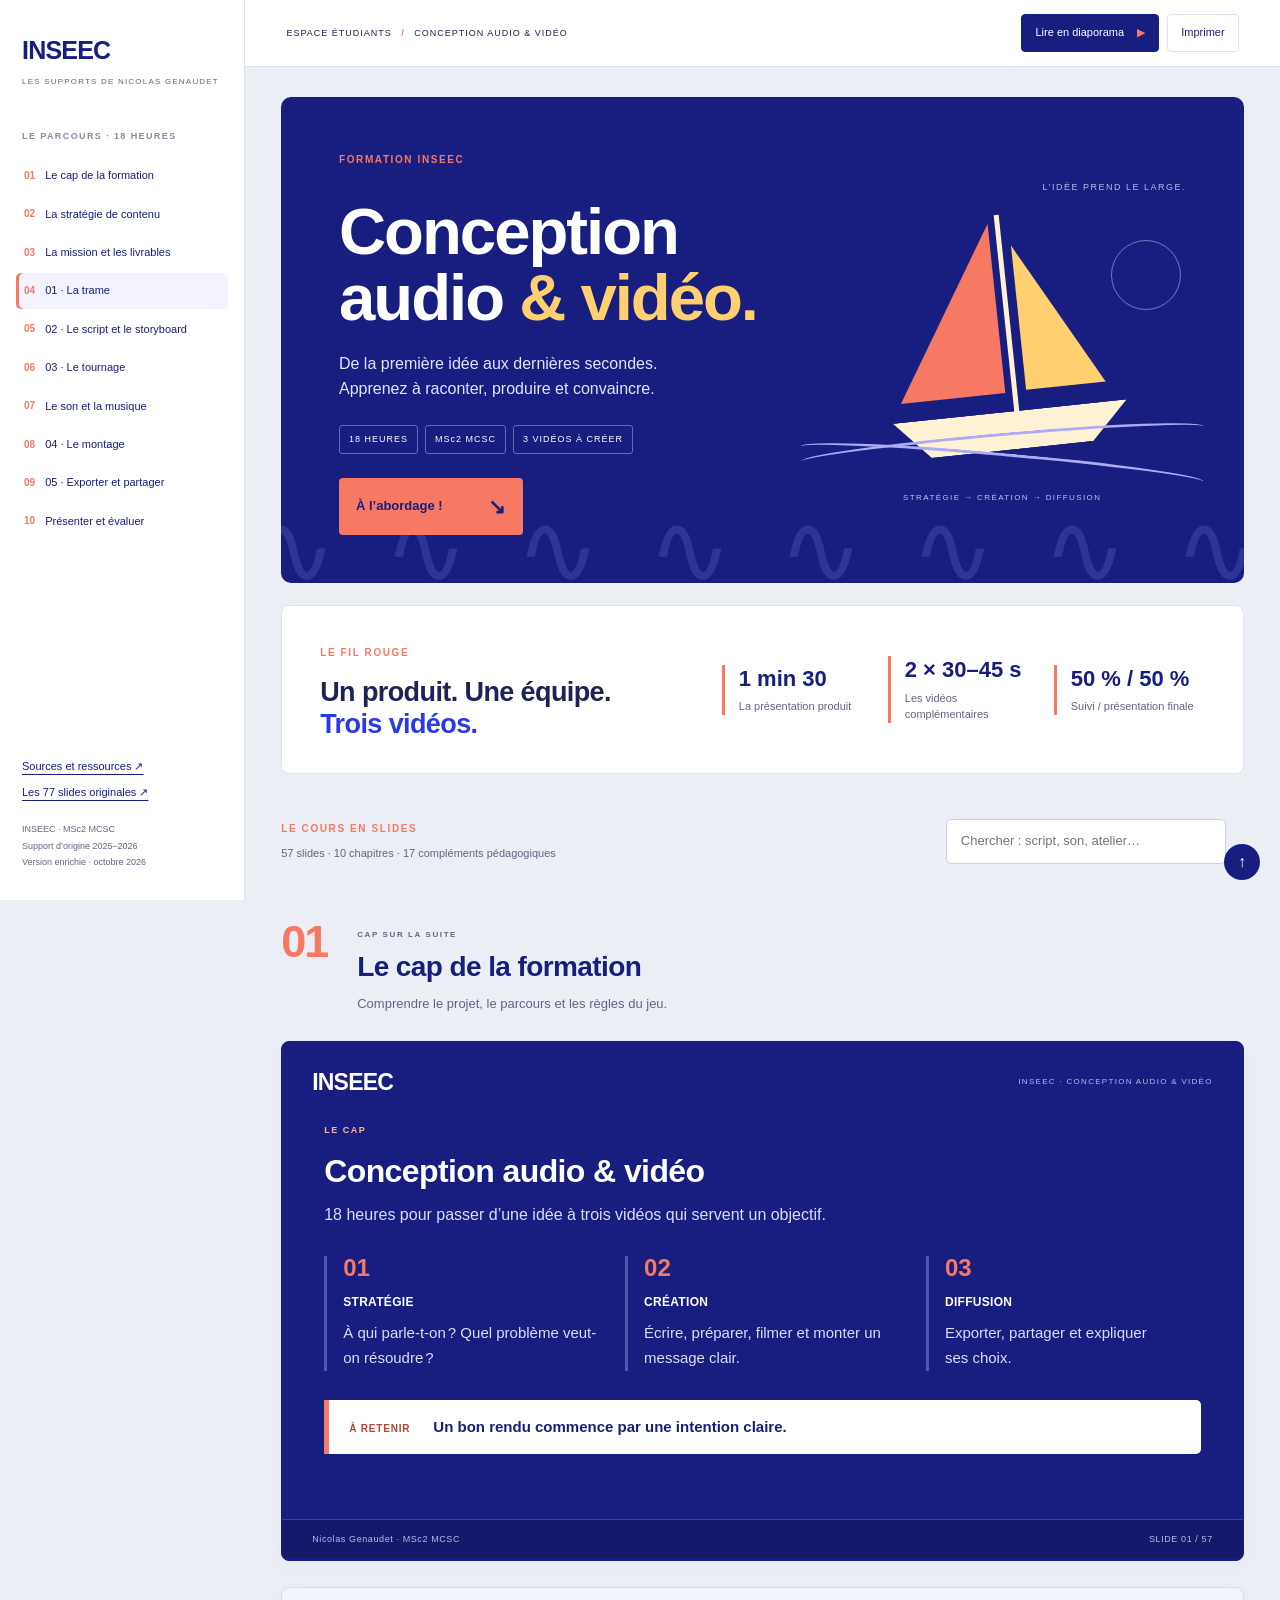
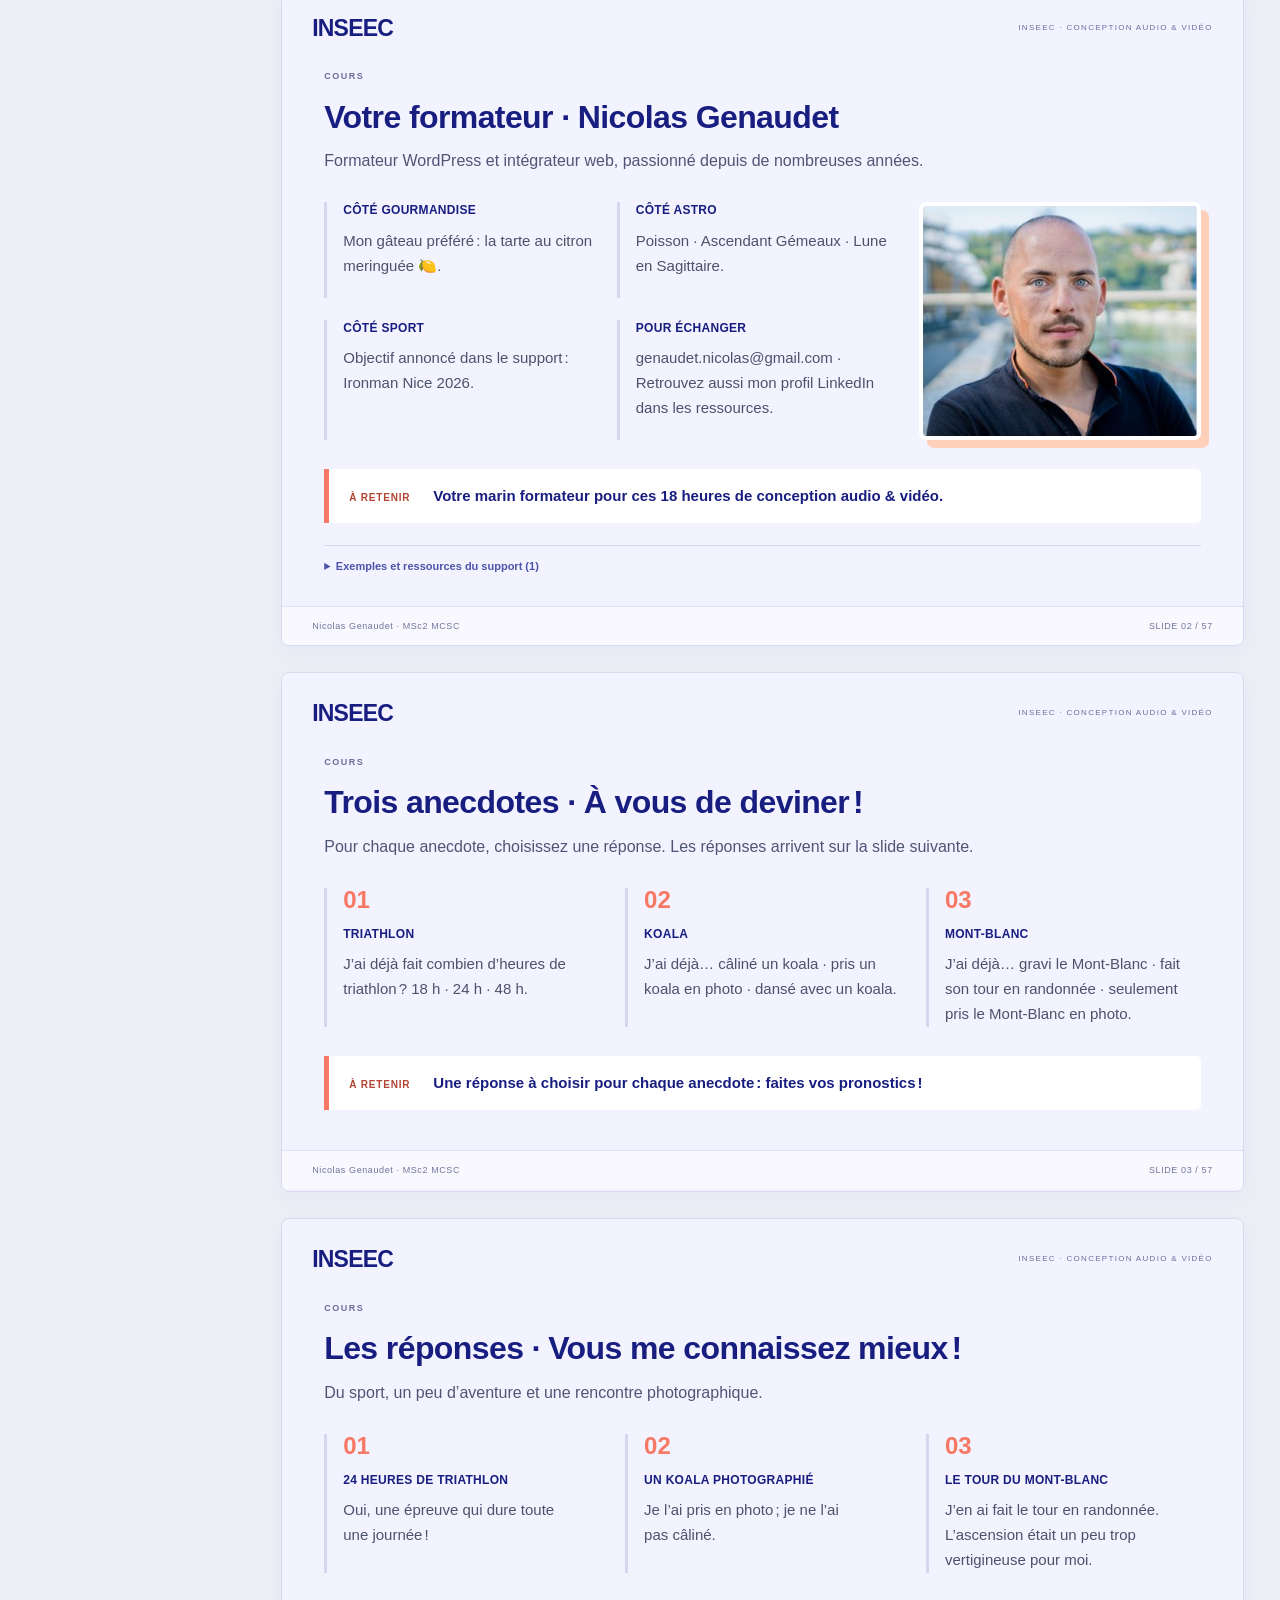
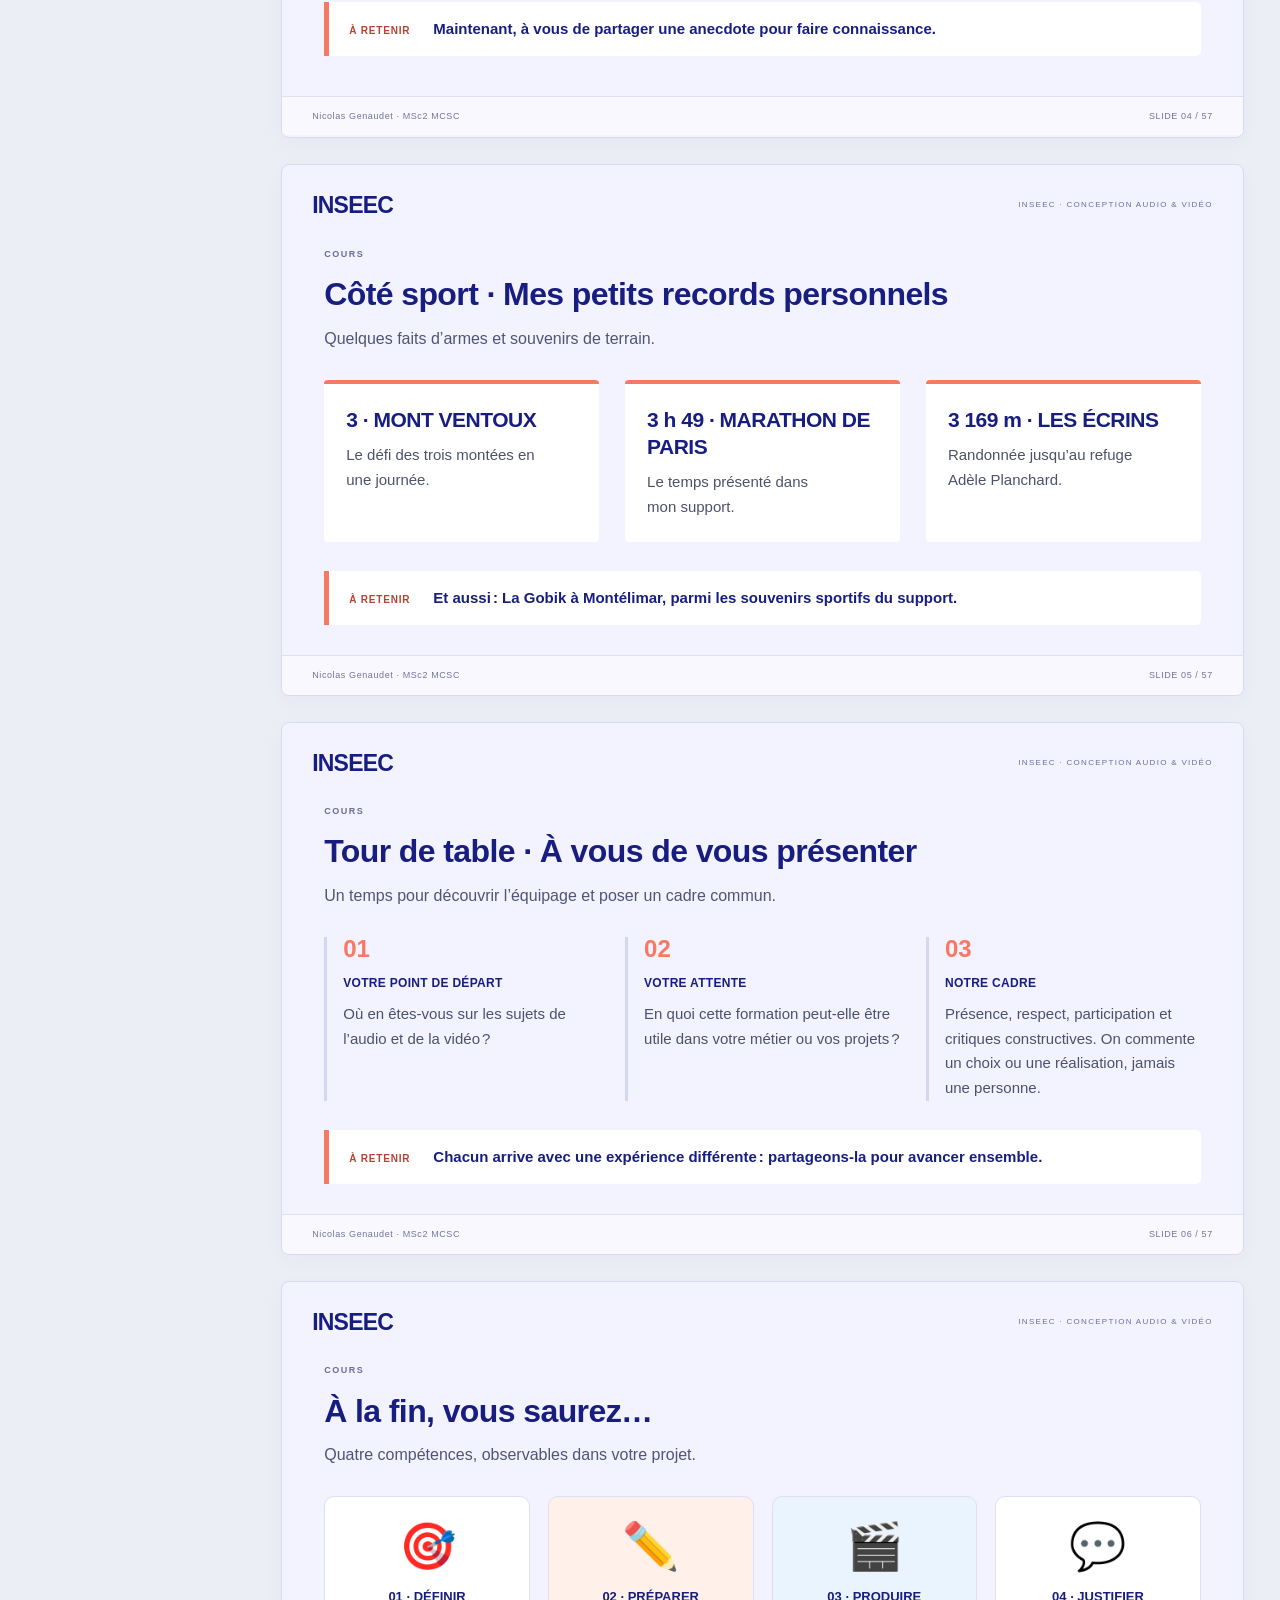
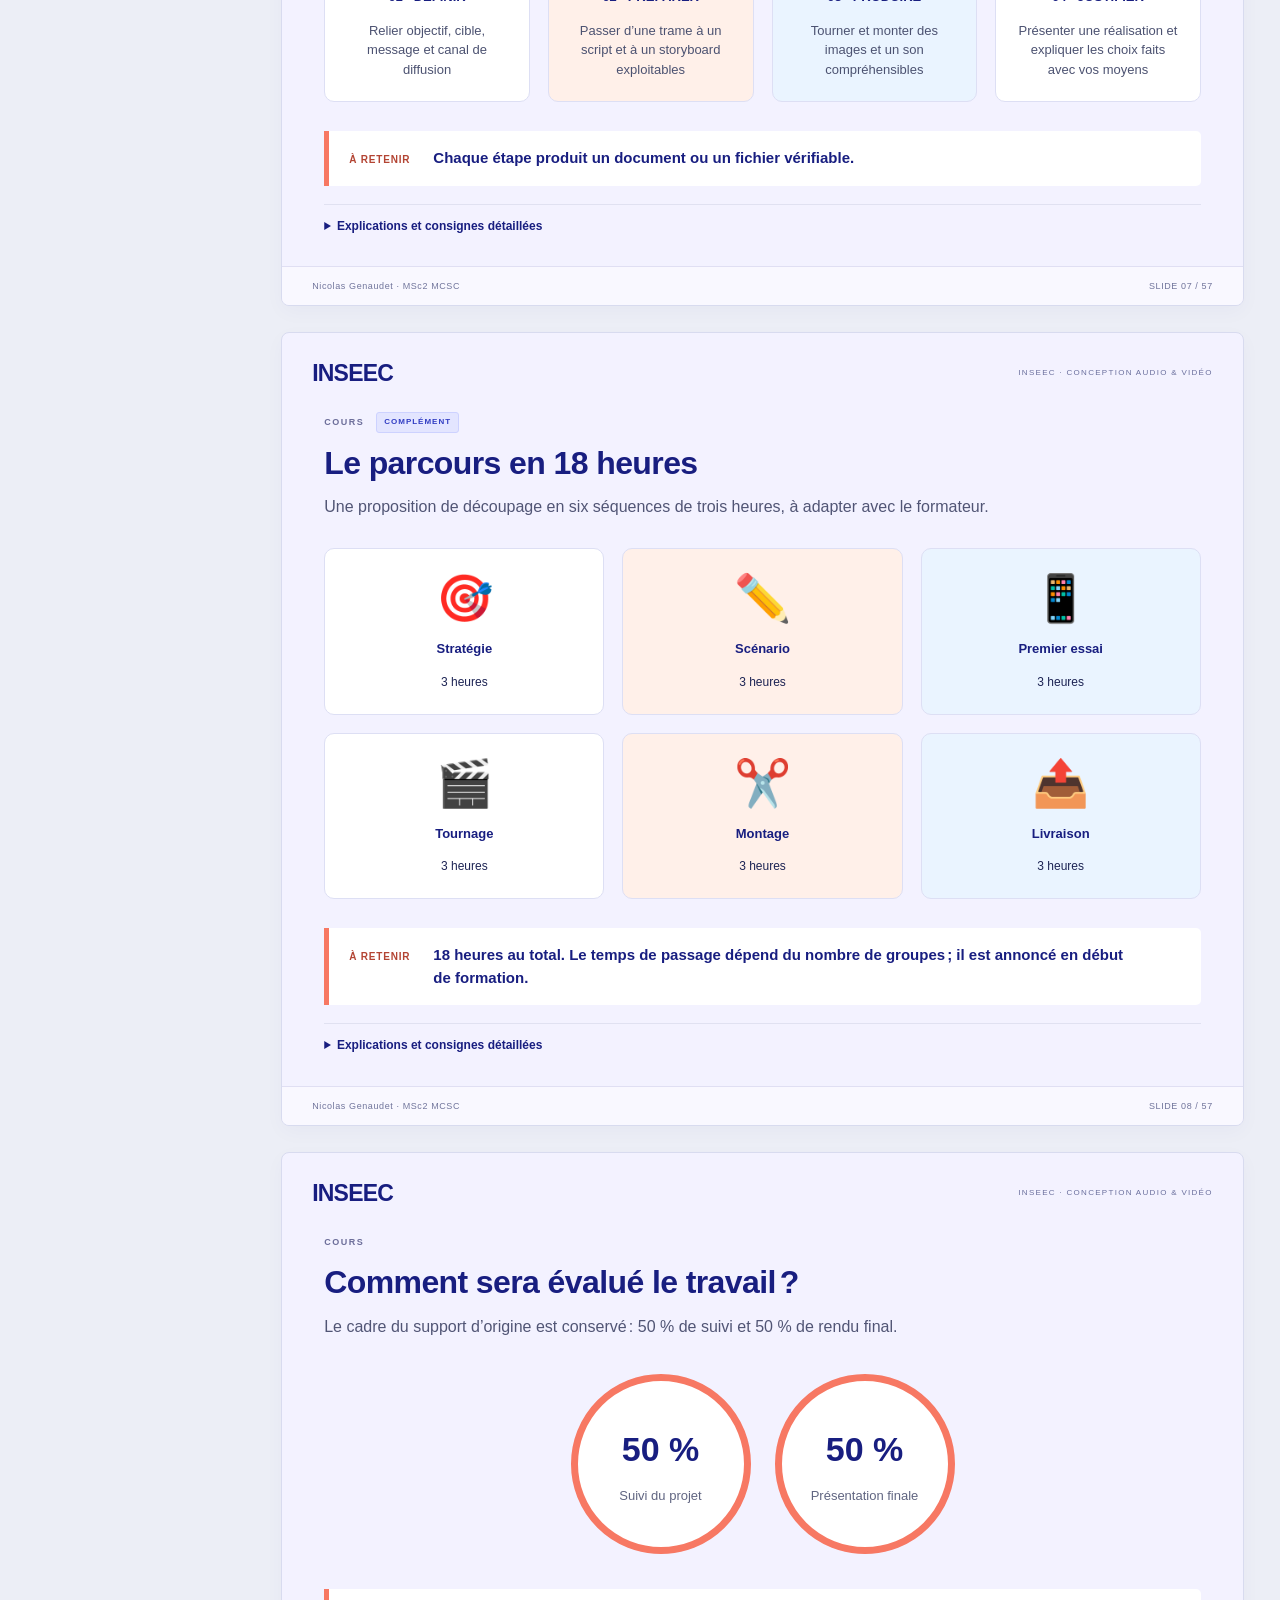
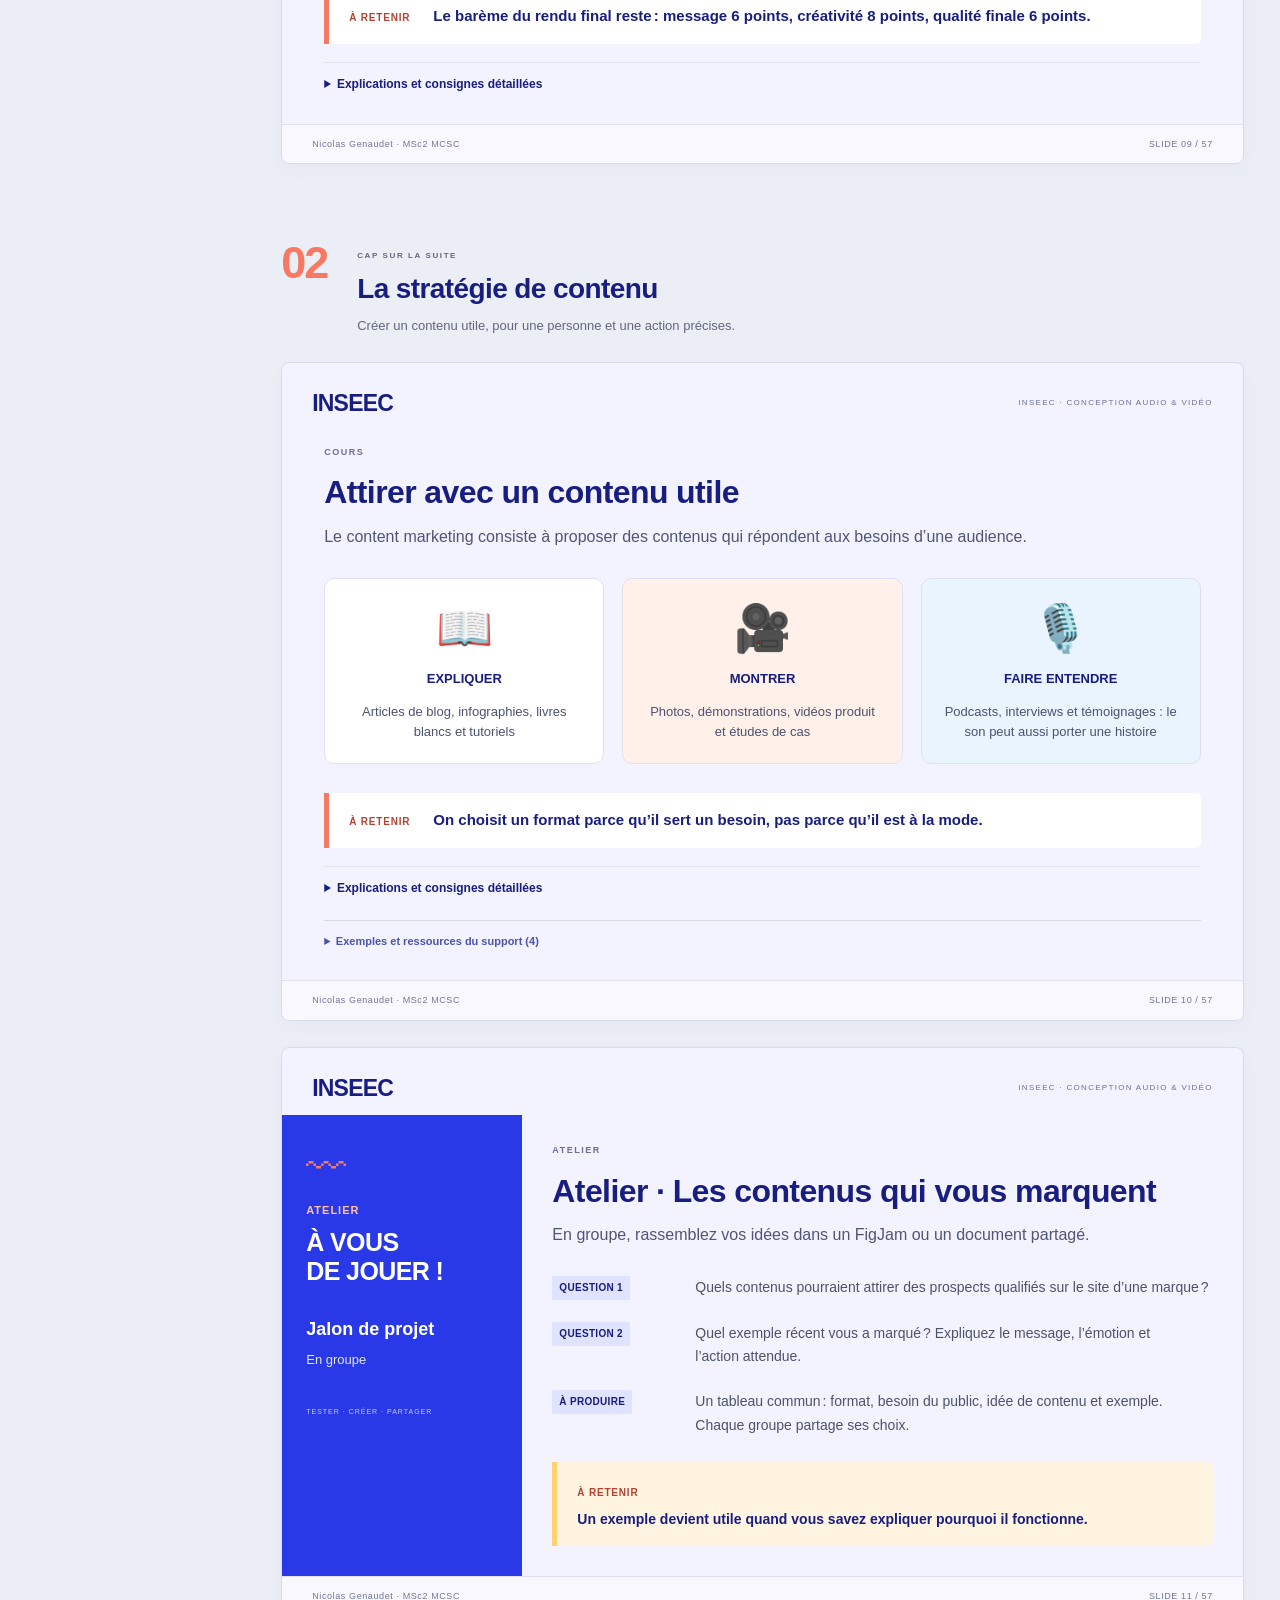
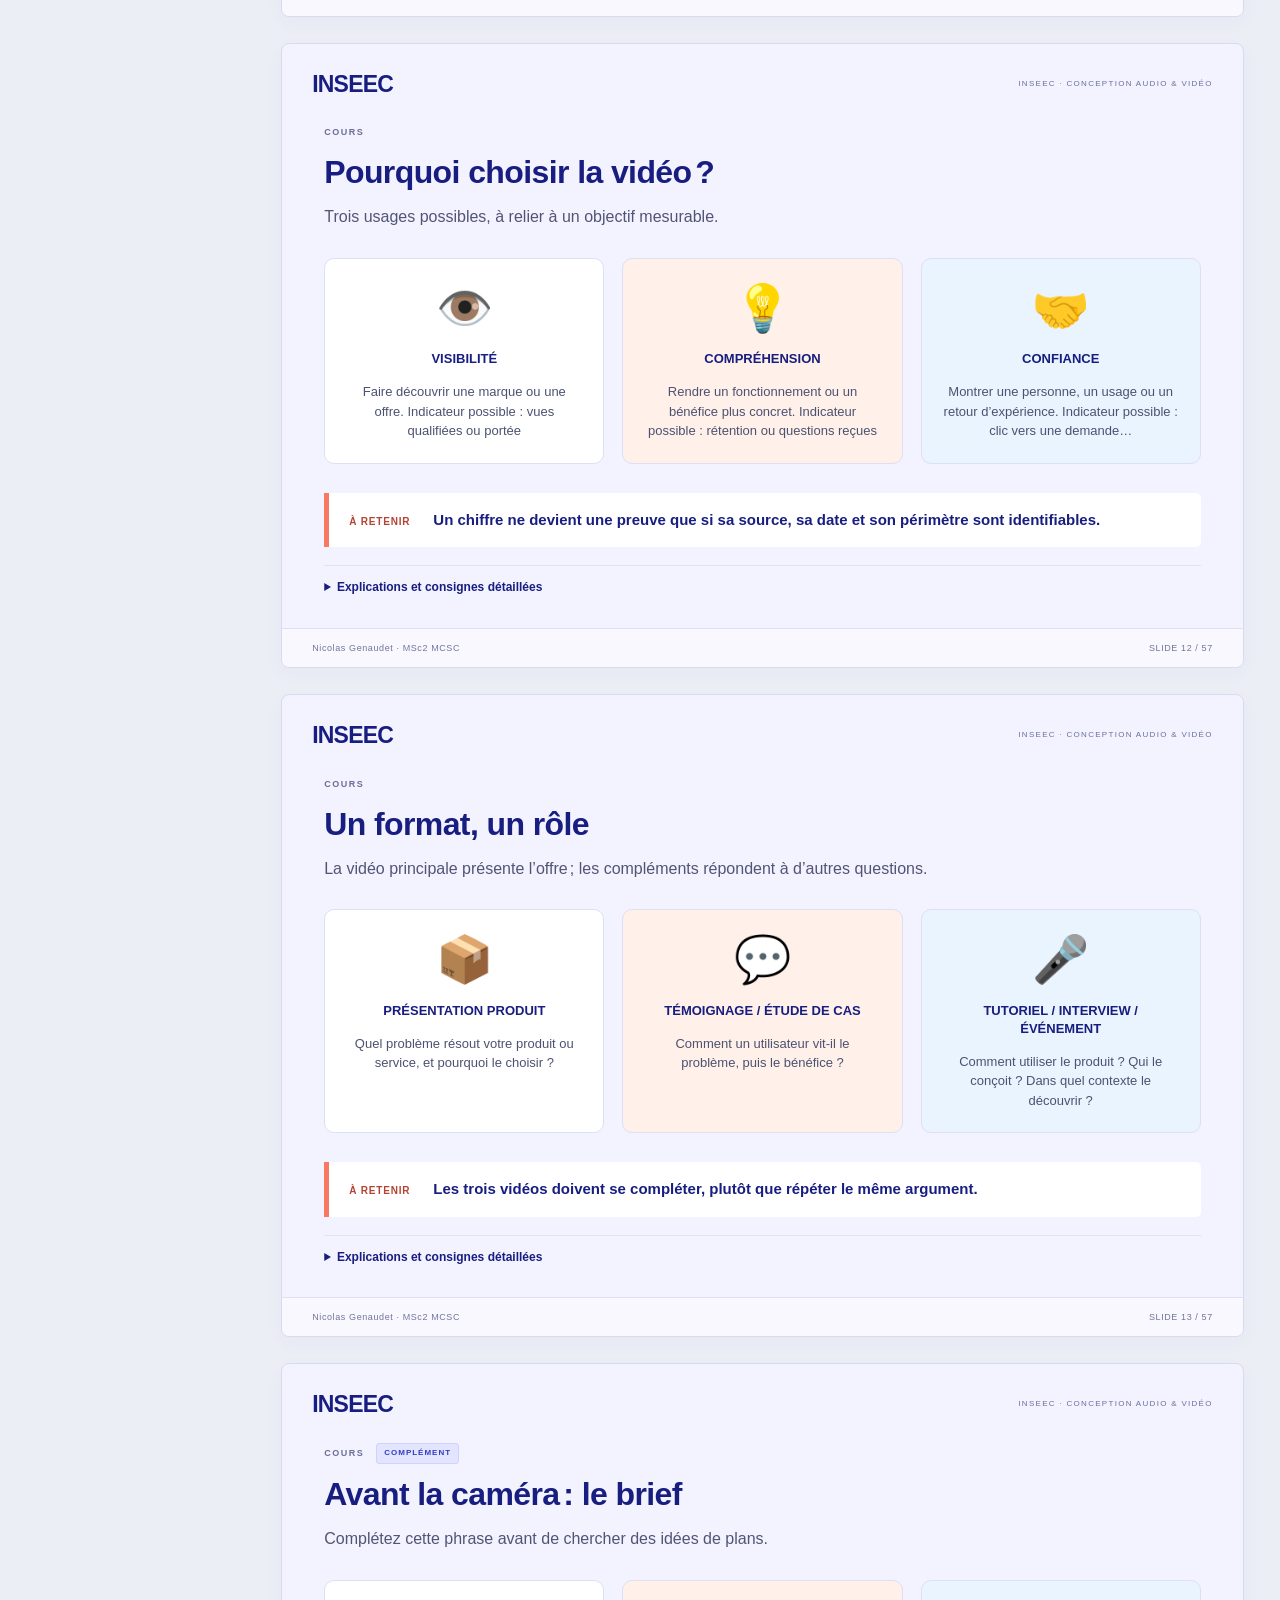
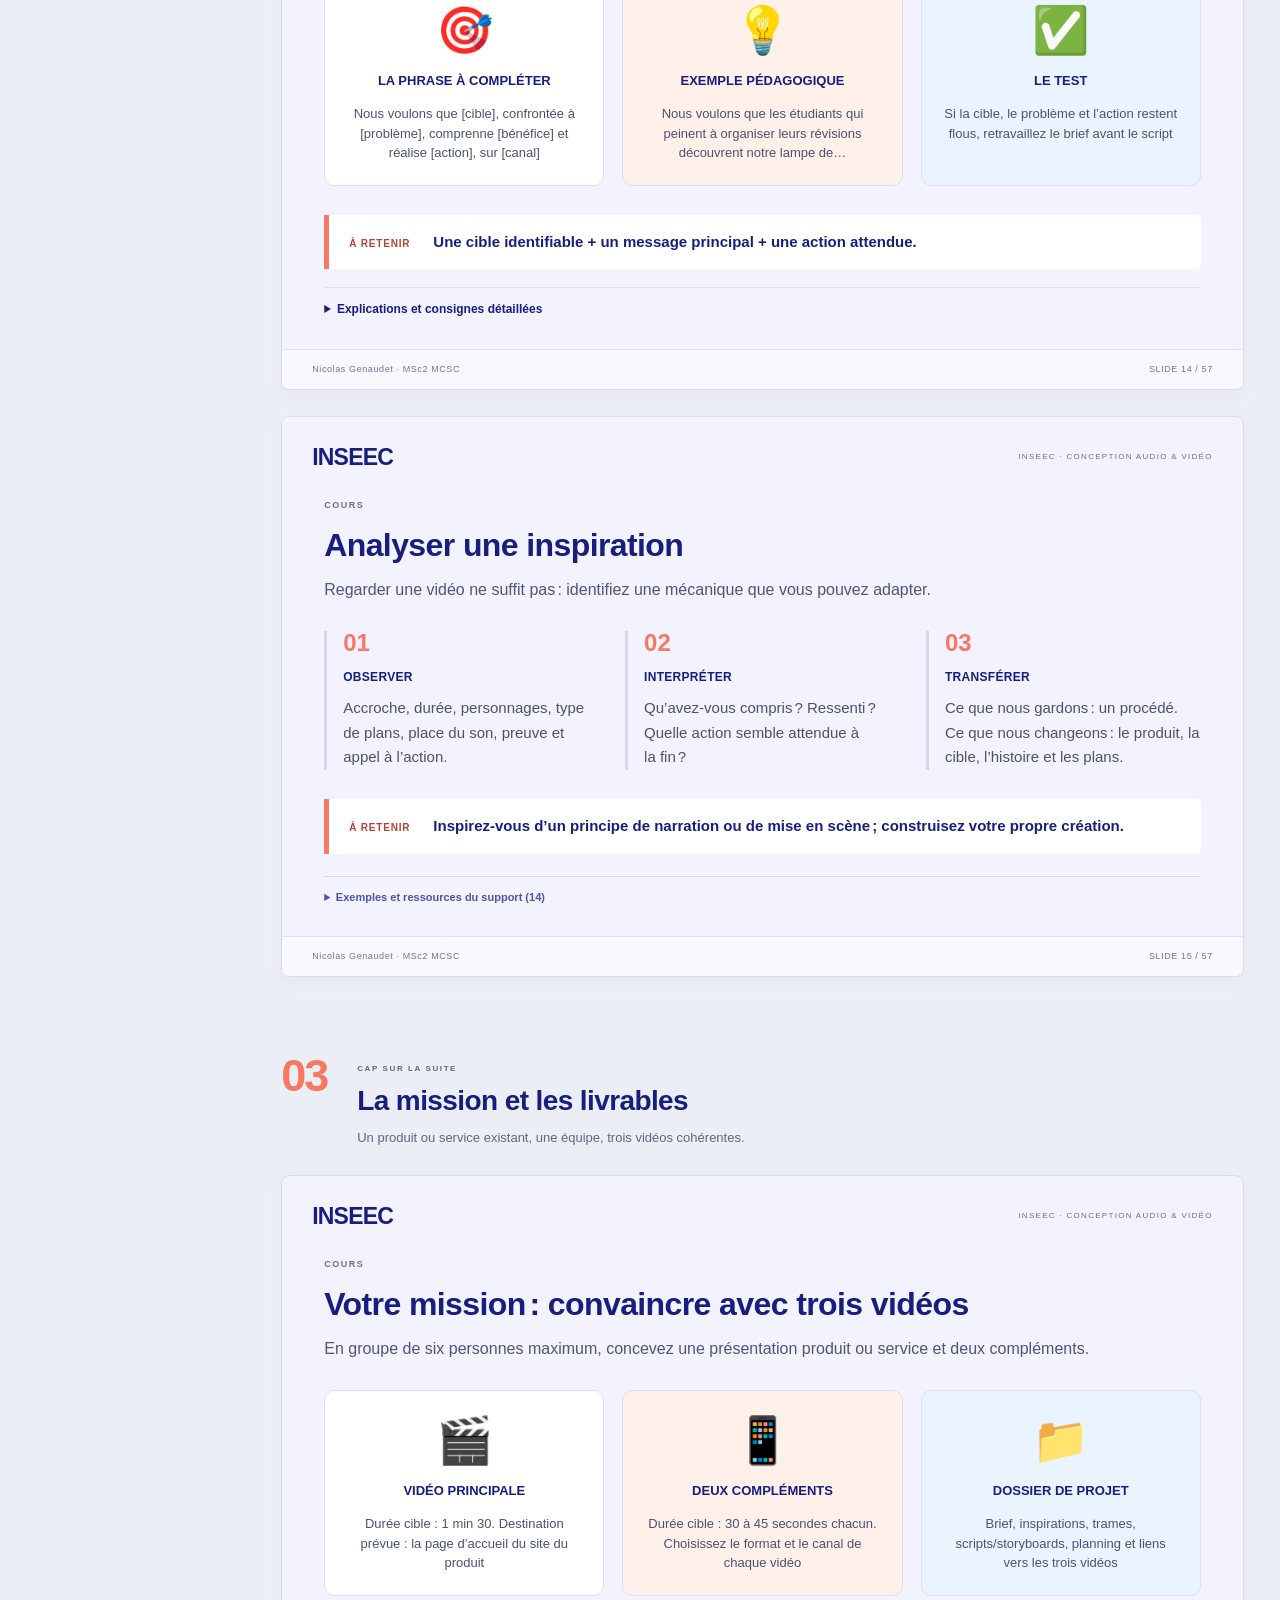
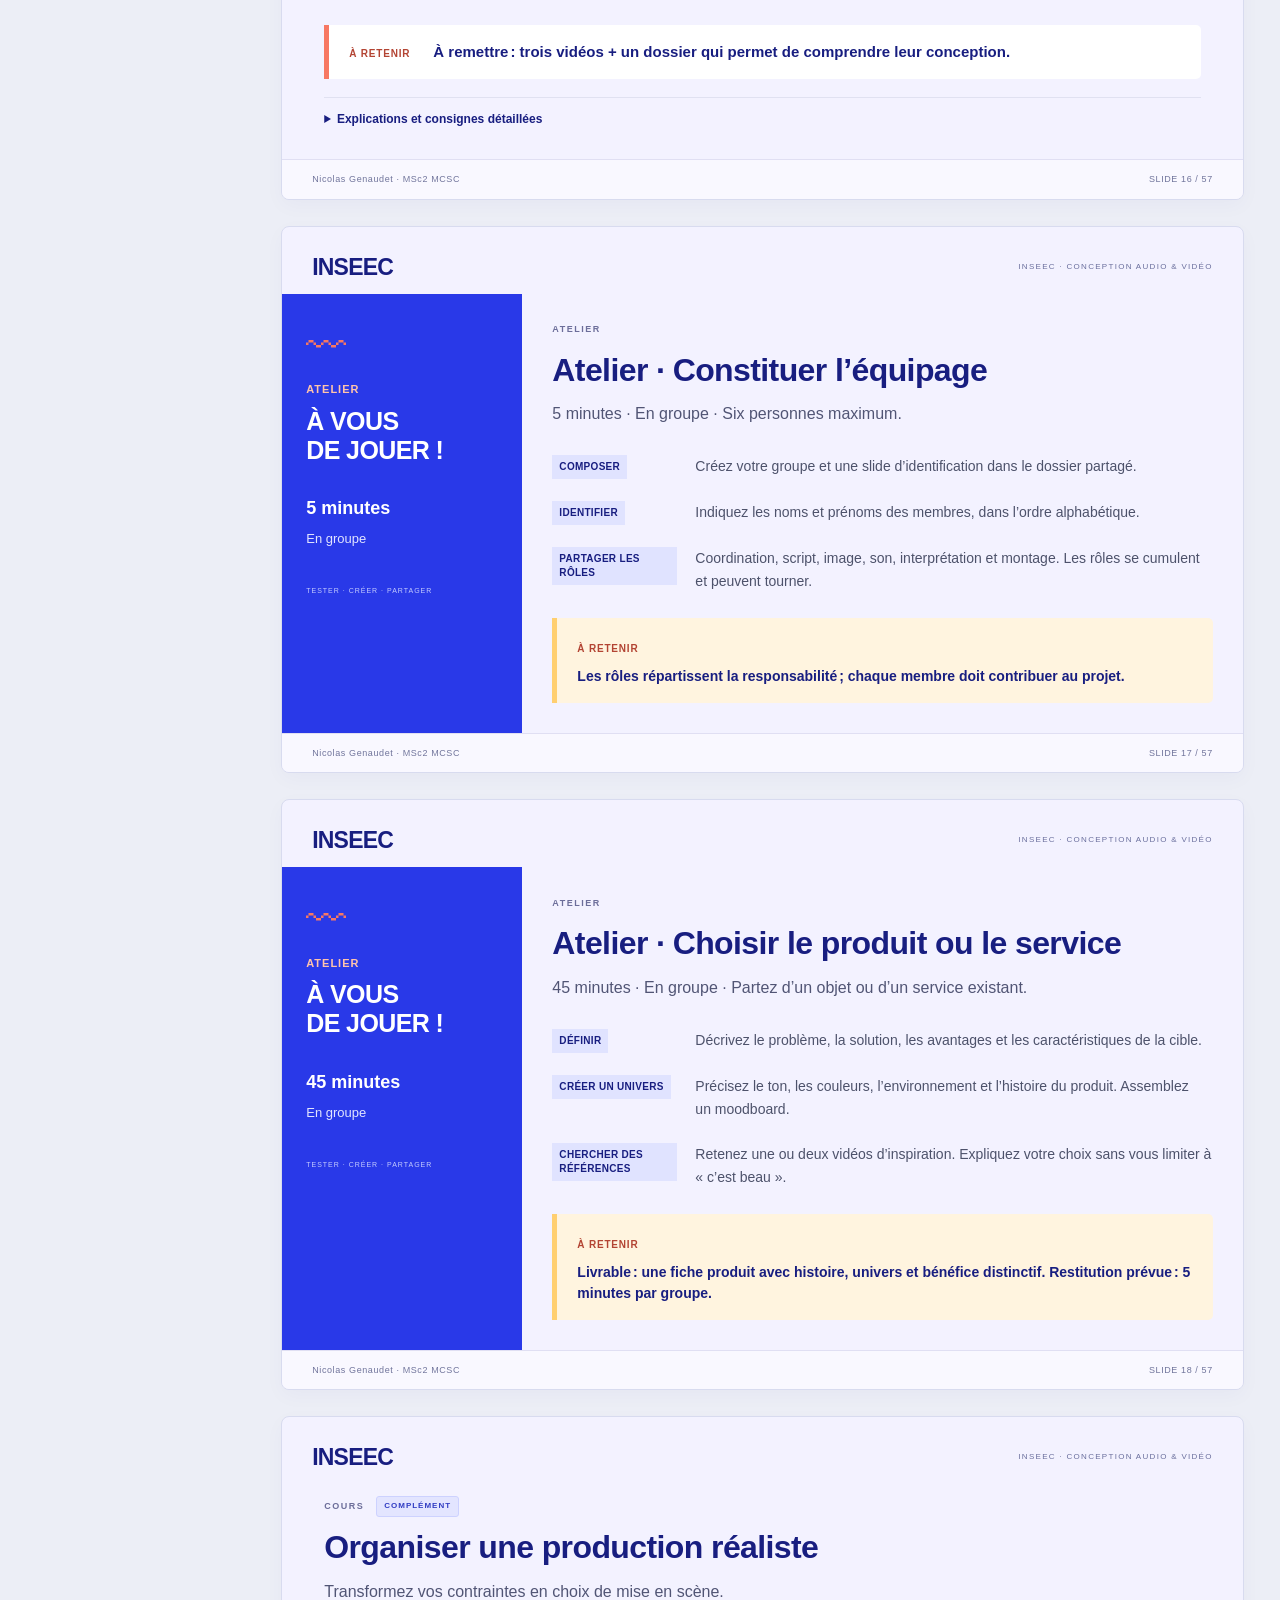
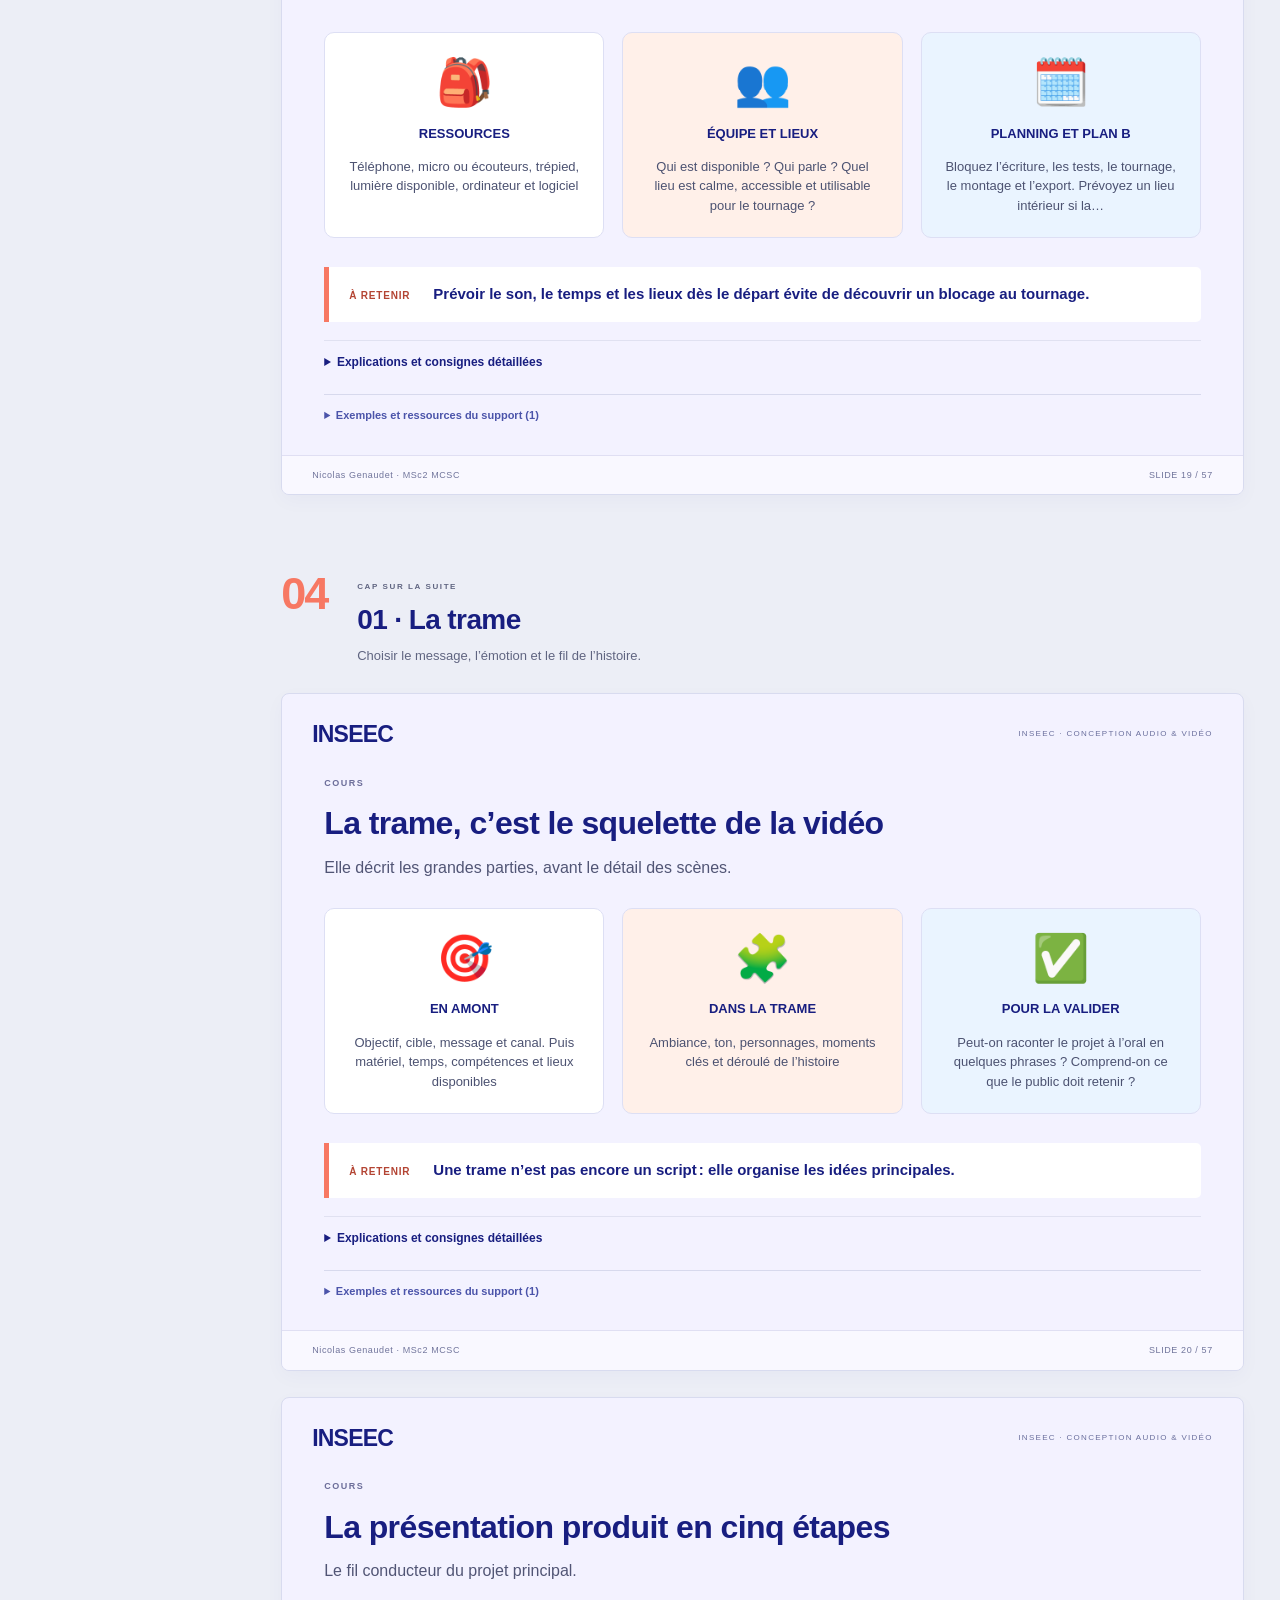
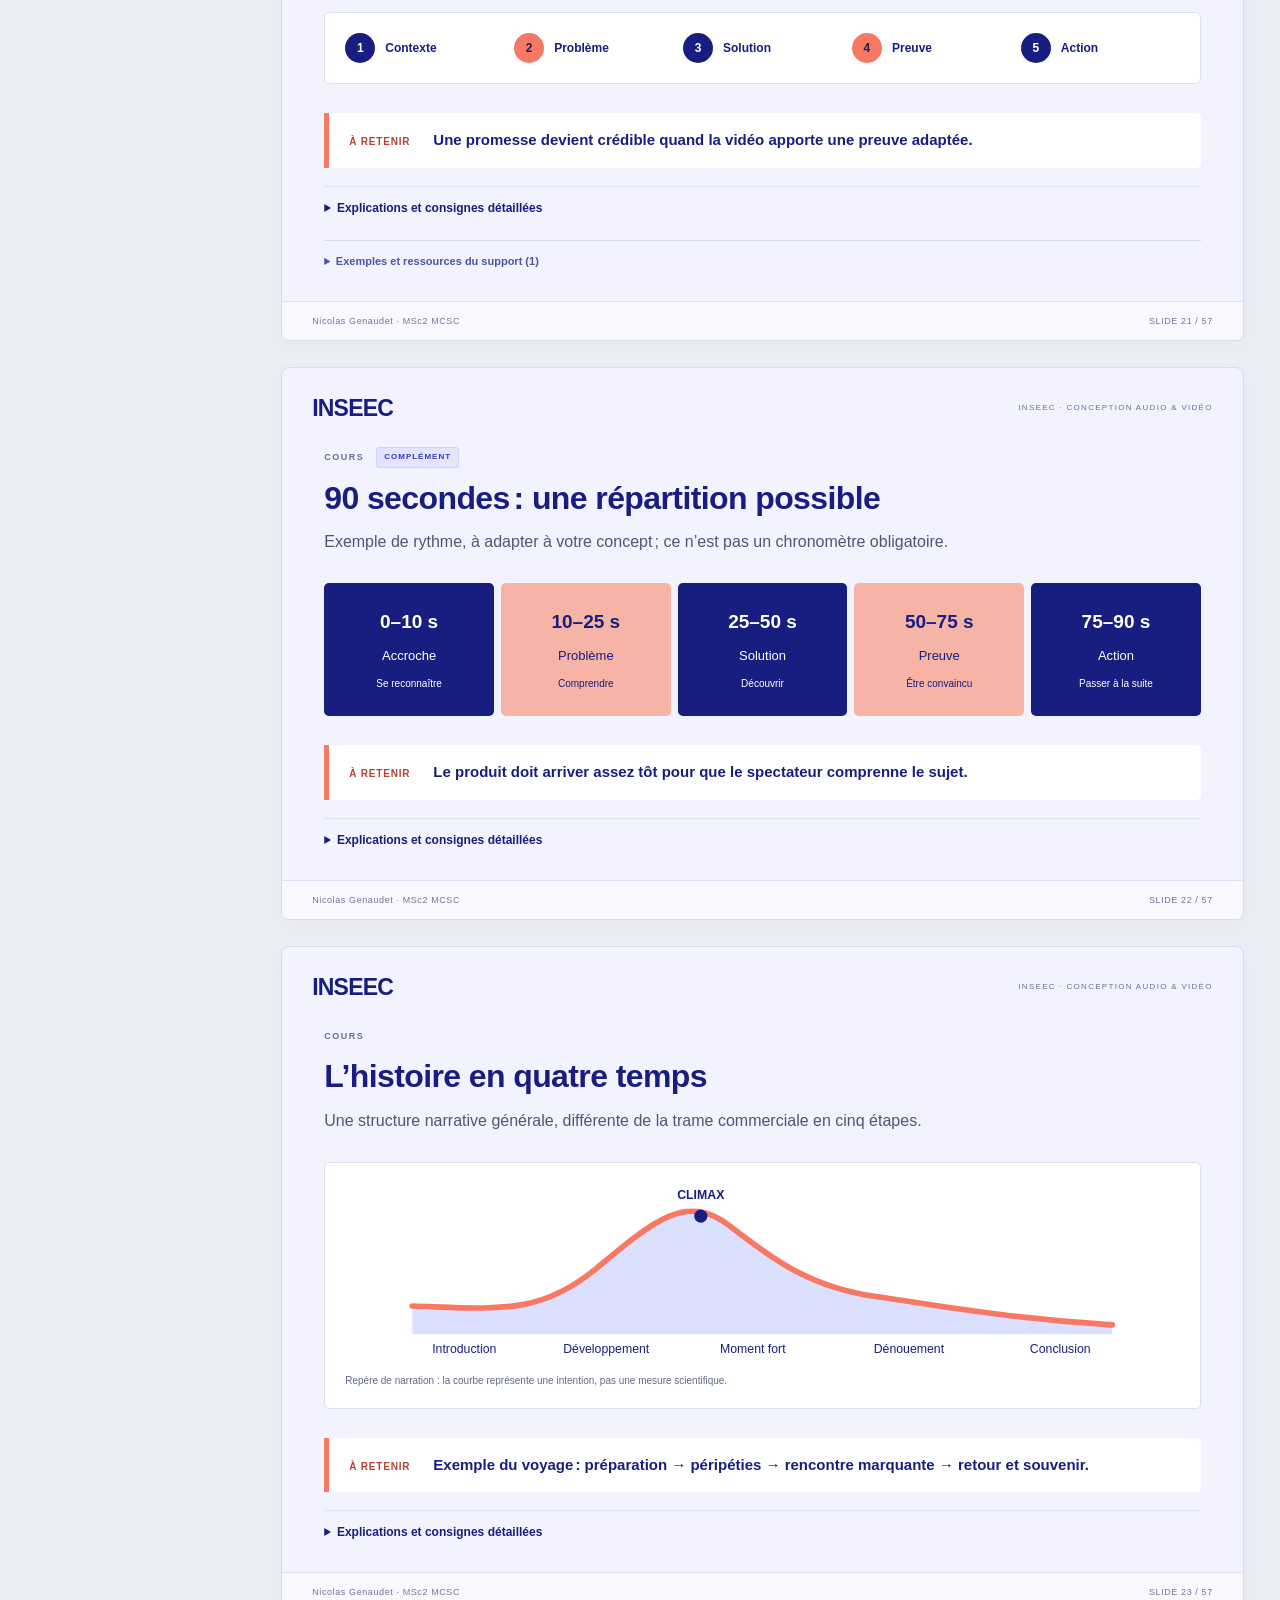
==== commit 256068b9: "Intègre les planches pédagogiques et illustre 35 slides du cours" ====
--- a/cours/conception-audio-video/index.html
+++ b/cours/conception-audio-video/index.html
@@ -1 +1 @@
-<!doctype html><html lang="fr"><head><meta charset="utf-8"><meta name="viewport" content="width=device-width,initial-scale=1"><meta name="robots" content="noindex,nofollow"><meta name="description" content="Cours INSEEC de conception audio et vidéo : stratégie, script, tournage, audio, montage et diffusion en 18 heures."><title>Conception audio & vidéo · INSEEC</title><link rel="stylesheet" href="style.css"></head><body><a class="skip" href="#cours">Aller au cours</a><aside class="sidebar"><a class="brand" href="#accueil"><span class="pilot">INSEEC</span><small>LES SUPPORTS DE NICOLAS GENAUDET</small></a><div class="nav-label">LE PARCOURS · 18 HEURES</div><nav aria-label="Chapitres"><a href="#chapitre-cap"><span>01</span>Le cap de la formation</a><a href="#chapitre-strategie"><span>02</span>La stratégie de contenu</a><a href="#chapitre-mission"><span>03</span>La mission et les livrables</a><a href="#chapitre-trame"><span>04</span>01 · La trame</a><a href="#chapitre-script"><span>05</span>02 · Le script et le storyboard</a><a href="#chapitre-tournage"><span>06</span>03 · Le tournage</a><a href="#chapitre-audio"><span>07</span>Le son et la musique</a><a href="#chapitre-montage"><span>08</span>04 · Le montage</a><a href="#chapitre-diffusion"><span>09</span>05 · Exporter et partager</a><a href="#chapitre-evaluation"><span>10</span>Présenter et évaluer</a></nav><div class="sidebar-bottom"><a href="#references">Sources et ressources ↗</a><a href="#originaux">Les 77 slides originales ↗</a><small>INSEEC · MSc2 MCSC<br>Support d’origine 2025–2026<br>Version enrichie · octobre 2026</small></div></aside><div class="page"><header class="topbar"><span>ESPACE ÉTUDIANTS <b>/</b> CONCEPTION AUDIO & VIDÉO</span><div><button id="present" type="button">Lire en diaporama <span aria-hidden="true">▶</span></button><button id="print" type="button">Imprimer</button></div></header><main id="cours"><section class="hero" id="accueil"><div class="hero-inner"><span class="eyebrow">FORMATION INSEEC</span><h1>Conception<br>audio <span>& vidéo.</span></h1><p>De la première idée aux dernières secondes.<br>Apprenez à raconter, produire et convaincre.</p><div class="pills"><span>18 HEURES</span><span>MSc2 MCSC</span><span>3 VIDÉOS À CRÉER</span></div><a class="primary" href="#chapitre-cap">À l’abordage ! <span>↘</span></a></div><div class="hero-visual" aria-hidden="true"><span class="visual-note">L’IDÉE PREND LE LARGE.</span><div class="boat"><div class="mast"></div><div class="sail sail-one"></div><div class="sail sail-two"></div><div class="hull"></div></div><div class="sun"></div><div class="ocean ocean-one"></div><div class="ocean ocean-two"></div><span class="visual-caption">STRATÉGIE → CRÉATION → DIFFUSION</span></div><span class="hero-wave" aria-hidden="true">∿ ∿ ∿ ∿ ∿ ∿ ∿ ∿ ∿ ∿ ∿ ∿</span></section><section class="mission-banner"><div><span class="eyebrow">LE FIL ROUGE</span><h2>Un produit. Une équipe.<br><em>Trois vidéos.</em></h2></div><div class="mission-facts"><div><strong>1 min 30</strong><span>La présentation produit</span></div><div><strong>2 × 30–45 s</strong><span>Les vidéos complémentaires</span></div><div><strong>50 % / 50 %</strong><span>Suivi / présentation finale</span></div></div></section><div class="course-tools"><div><span class="eyebrow">LE COURS EN SLIDES</span><p>57 slides · 10 chapitres · 17 compléments pédagogiques</p></div><label class="search-label" for="search"><span class="sr-only">Rechercher dans le cours</span><input id="search" type="search" placeholder="Chercher : script, son, atelier…" autocomplete="off"></label><span id="results" role="status" aria-live="polite"></span></div><p id="empty" hidden>Aucune slide trouvée. Essayez un autre mot.</p><section class="chapter" id="chapitre-cap"><header class="chapter-head"><span class="chapter-index">01</span><div><span class="eyebrow">CAP SUR LA SUITE</span><h2>Le cap de la formation</h2><p>Comprendre le projet, le parcours et les règles du jeu.</p></div></header><article class="lesson slide ouverture diagram-none  " id="slide-1" data-index="0" aria-labelledby="slide-title-1"><div class="slide-brand"><span class="pilot">INSEEC</span><span>INSEEC · CONCEPTION AUDIO & VIDÉO</span></div><div class="slide-layout"><div class="slide-body"><header><div class="slide-eyebrow">LE CAP </div><h3 id="slide-title-1">Conception audio &amp; vidéo</h3><p class="slide-lead">18 heures pour passer d’une idée à trois vidéos qui servent un objectif.</p></header><div class="ideas cols-3"><div class="idea"><span class="idea-no">01</span><h4>STRATÉGIE</h4><p>À qui parle-t-on ? Quel problème veut-on résoudre ?</p></div><div class="idea"><span class="idea-no">02</span><h4>CRÉATION</h4><p>Écrire, préparer, filmer et monter un message clair.</p></div><div class="idea"><span class="idea-no">03</span><h4>DIFFUSION</h4><p>Exporter, partager et expliquer ses choix.</p></div></div><aside class="takeaway"><span>À RETENIR</span><p>Un bon rendu commence par une intention claire.</p></aside></div></div><footer class="slide-footer"><span>Nicolas Genaudet · MSc2 MCSC</span><span>SLIDE 01 / 57</span></footer><span class="sr-only">Référence au support : 1, 7, 11</span></article><article class="lesson slide cours diagram-none trainer " id="slide-2" data-index="1" aria-labelledby="slide-title-2"><div class="slide-brand"><span class="pilot">INSEEC</span><span>INSEEC · CONCEPTION AUDIO & VIDÉO</span></div><div class="slide-layout"><div class="slide-body"><header><div class="slide-eyebrow">COURS </div><h3 id="slide-title-2">Votre formateur · Nicolas Genaudet</h3><p class="slide-lead">Formateur WordPress et intégrateur web, passionné depuis de nombreuses années.</p></header><div class="ideas cols-4"><div class="idea"><span class="idea-no">01</span><h4>CÔTÉ GOURMANDISE</h4><p>Mon gâteau préféré : la tarte au citron meringuée 🍋.</p></div><div class="idea"><span class="idea-no">02</span><h4>CÔTÉ ASTRO</h4><p>Poisson · Ascendant Gémeaux · Lune en Sagittaire.</p></div><div class="idea"><span class="idea-no">03</span><h4>CÔTÉ SPORT</h4><p>Objectif annoncé dans le support : Ironman Nice 2026.</p></div><div class="idea"><span class="idea-no">04</span><h4>POUR ÉCHANGER</h4><p>genaudet.nicolas@gmail.com · Retrouvez aussi mon profil LinkedIn dans les ressources.</p></div></div><figure class="trainer-portrait" role="img" aria-label="Portrait de Nicolas Genaudet"><img src="assets/diapo-02.jpg" alt="" aria-hidden="true" width="1400" height="788"></figure><aside class="takeaway"><span>À RETENIR</span><p>Votre marin formateur pour ces 18 heures de conception audio &amp; vidéo.</p></aside><details class="links"><summary>Exemples et ressources du support (1)</summary><ul><li><a href="https://fr.linkedin.com/in/nicolas-genaudet-a4879394" target="_blank" rel="noopener noreferrer">fr.linkedin.com · ressource 1 ↗</a></li></ul></details></div></div><footer class="slide-footer"><span>Nicolas Genaudet · MSc2 MCSC</span><span>SLIDE 02 / 57</span></footer><span class="sr-only">Référence au support : 2</span></article><article class="lesson slide cours diagram-none  " id="slide-3" data-index="2" aria-labelledby="slide-title-3"><div class="slide-brand"><span class="pilot">INSEEC</span><span>INSEEC · CONCEPTION AUDIO & VIDÉO</span></div><div class="slide-layout"><div class="slide-body"><header><div class="slide-eyebrow">COURS </div><h3 id="slide-title-3">Trois anecdotes · À vous de deviner !</h3><p class="slide-lead">Pour chaque anecdote, choisissez une réponse. Les réponses arrivent sur la slide suivante.</p></header><div class="ideas cols-3"><div class="idea"><span class="idea-no">01</span><h4>TRIATHLON</h4><p>J’ai déjà fait combien d’heures de triathlon ? 18 h · 24 h · 48 h.</p></div><div class="idea"><span class="idea-no">02</span><h4>KOALA</h4><p>J’ai déjà… câliné un koala · pris un koala en photo · dansé avec un koala.</p></div><div class="idea"><span class="idea-no">03</span><h4>MONT-BLANC</h4><p>J’ai déjà… gravi le Mont-Blanc · fait son tour en randonnée · seulement pris le Mont-Blanc en photo.</p></div></div><aside class="takeaway"><span>À RETENIR</span><p>Une réponse à choisir pour chaque anecdote : faites vos pronostics !</p></aside></div></div><footer class="slide-footer"><span>Nicolas Genaudet · MSc2 MCSC</span><span>SLIDE 03 / 57</span></footer><span class="sr-only">Référence au support : 3</span></article><article class="lesson slide cours diagram-none  " id="slide-4" data-index="3" aria-labelledby="slide-title-4"><div class="slide-brand"><span class="pilot">INSEEC</span><span>INSEEC · CONCEPTION AUDIO & VIDÉO</span></div><div class="slide-layout"><div class="slide-body"><header><div class="slide-eyebrow">COURS </div><h3 id="slide-title-4">Les réponses · Vous me connaissez mieux !</h3><p class="slide-lead">Du sport, un peu d’aventure et une rencontre photographique.</p></header><div class="ideas cols-3"><div class="idea"><span class="idea-no">01</span><h4>24 HEURES DE TRIATHLON</h4><p>Oui, une épreuve qui dure toute une journée !</p></div><div class="idea"><span class="idea-no">02</span><h4>UN KOALA PHOTOGRAPHIÉ</h4><p>Je l’ai pris en photo ; je ne l’ai pas câliné.</p></div><div class="idea"><span class="idea-no">03</span><h4>LE TOUR DU MONT-BLANC</h4><p>J’en ai fait le tour en randonnée. L’ascension était un peu trop vertigineuse pour moi.</p></div></div><aside class="takeaway"><span>À RETENIR</span><p>Maintenant, à vous de partager une anecdote pour faire connaissance.</p></aside></div></div><footer class="slide-footer"><span>Nicolas Genaudet · MSc2 MCSC</span><span>SLIDE 04 / 57</span></footer><span class="sr-only">Référence au support : 4</span></article><article class="lesson slide cours diagram-none  records" id="slide-5" data-index="4" aria-labelledby="slide-title-5"><div class="slide-brand"><span class="pilot">INSEEC</span><span>INSEEC · CONCEPTION AUDIO & VIDÉO</span></div><div class="slide-layout"><div class="slide-body"><header><div class="slide-eyebrow">COURS </div><h3 id="slide-title-5">Côté sport · Mes petits records personnels</h3><p class="slide-lead">Quelques faits d’armes et souvenirs de terrain.</p></header><div class="ideas cols-3"><div class="idea"><span class="idea-no">01</span><h4>3 · MONT VENTOUX</h4><p>Le défi des trois montées en une journée.</p></div><div class="idea"><span class="idea-no">02</span><h4>3 h 49 · MARATHON DE PARIS</h4><p>Le temps présenté dans mon support.</p></div><div class="idea"><span class="idea-no">03</span><h4>3 169 m · LES ÉCRINS</h4><p>Randonnée jusqu’au refuge Adèle Planchard.</p></div></div><aside class="takeaway"><span>À RETENIR</span><p>Et aussi : La Gobik à Montélimar, parmi les souvenirs sportifs du support.</p></aside></div></div><footer class="slide-footer"><span>Nicolas Genaudet · MSc2 MCSC</span><span>SLIDE 05 / 57</span></footer><span class="sr-only">Référence au support : 5</span></article><article class="lesson slide cours diagram-none  " id="slide-6" data-index="5" aria-labelledby="slide-title-6"><div class="slide-brand"><span class="pilot">INSEEC</span><span>INSEEC · CONCEPTION AUDIO & VIDÉO</span></div><div class="slide-layout"><div class="slide-body"><header><div class="slide-eyebrow">COURS </div><h3 id="slide-title-6">Tour de table · À vous de vous présenter</h3><p class="slide-lead">Un temps pour découvrir l’équipage et poser un cadre commun.</p></header><div class="ideas cols-3"><div class="idea"><span class="idea-no">01</span><h4>VOTRE POINT DE DÉPART</h4><p>Où en êtes-vous sur les sujets de l’audio et de la vidéo ?</p></div><div class="idea"><span class="idea-no">02</span><h4>VOTRE ATTENTE</h4><p>En quoi cette formation peut-elle être utile dans votre métier ou vos projets ?</p></div><div class="idea"><span class="idea-no">03</span><h4>NOTRE CADRE</h4><p>Présence, respect, participation et critiques constructives. On commente un choix ou une réalisation, jamais une personne.</p></div></div><aside class="takeaway"><span>À RETENIR</span><p>Chacun arrive avec une expérience différente : partageons-la pour avancer ensemble.</p></aside></div></div><footer class="slide-footer"><span>Nicolas Genaudet · MSc2 MCSC</span><span>SLIDE 06 / 57</span></footer><span class="sr-only">Référence au support : 6, 10</span></article><article class="lesson slide cours diagram-none  " id="slide-7" data-index="6" aria-labelledby="slide-title-7"><div class="slide-brand"><span class="pilot">INSEEC</span><span>INSEEC · CONCEPTION AUDIO & VIDÉO</span></div><div class="slide-layout"><div class="slide-body"><header><div class="slide-eyebrow">COURS </div><h3 id="slide-title-7">À la fin, vous saurez…</h3><p class="slide-lead">Quatre compétences, observables dans votre projet.</p></header><div class="ideas cols-4"><div class="idea"><span class="idea-no">01</span><h4>01 · DÉFINIR</h4><p>Relier objectif, cible, message et canal de diffusion.</p></div><div class="idea"><span class="idea-no">02</span><h4>02 · PRÉPARER</h4><p>Passer d’une trame à un script et à un storyboard exploitables.</p></div><div class="idea"><span class="idea-no">03</span><h4>03 · PRODUIRE</h4><p>Tourner et monter des images et un son compréhensibles.</p></div><div class="idea"><span class="idea-no">04</span><h4>04 · JUSTIFIER</h4><p>Présenter une réalisation et expliquer les choix faits avec vos moyens.</p></div></div><aside class="takeaway"><span>À RETENIR</span><p>Chaque étape produit un document ou un fichier vérifiable.</p></aside></div></div><footer class="slide-footer"><span>Nicolas Genaudet · MSc2 MCSC</span><span>SLIDE 07 / 57</span></footer><span class="sr-only">Référence au support : 7, 8</span></article><article class="lesson slide cours diagram-none  " id="slide-8" data-index="7" aria-labelledby="slide-title-8"><div class="slide-brand"><span class="pilot">INSEEC</span><span>INSEEC · CONCEPTION AUDIO & VIDÉO</span></div><div class="slide-layout"><div class="slide-body"><header><div class="slide-eyebrow">COURS <span class="added">COMPLÉMENT</span></div><h3 id="slide-title-8">Le parcours en 18 heures</h3><p class="slide-lead">Une proposition de découpage en six séquences de trois heures, à adapter avec le formateur.</p></header><div class="ideas cols-0"></div><div class="table-wrap"><table><thead><tr><th scope="col">Séquence</th><th scope="col">Travail principal</th><th scope="col">Jalon de sortie</th></tr></thead><tbody><tr><th scope="row">1 · 3 h</th><td>Stratégie, inspirations et choix du produit</td><td>Brief validé</td></tr><tr><th scope="row">2 · 3 h</th><td>Trame, script, storyboard et planning</td><td>Préproduction validée</td></tr><tr><th scope="row">3 · 3 h</th><td>Tests image/son et exercice de 15 secondes</td><td>Premier montage individuel</td></tr><tr><th scope="row">4 · 3 h</th><td>Tournage du projet et premières sélections</td><td>Rushes exploitables</td></tr><tr><th scope="row">5 · 3 h</th><td>Montage des trois vidéos</td><td>Versions de travail</td></tr><tr><th scope="row">6 · 3 h</th><td>Export, contrôle et présentation</td><td>Dossier et vidéos remis</td></tr></tbody></table></div><aside class="takeaway"><span>À RETENIR</span><p>18 heures au total. Le temps de passage dépend du nombre de groupes ; il est annoncé en début de formation.</p></aside></div></div><footer class="slide-footer"><span>Nicolas Genaudet · MSc2 MCSC</span><span>SLIDE 08 / 57</span></footer><span class="sr-only">Référence au support : Complément pédagogique</span></article><article class="lesson slide cours diagram-none  " id="slide-9" data-index="8" aria-labelledby="slide-title-9"><div class="slide-brand"><span class="pilot">INSEEC</span><span>INSEEC · CONCEPTION AUDIO & VIDÉO</span></div><div class="slide-layout"><div class="slide-body"><header><div class="slide-eyebrow">COURS </div><h3 id="slide-title-9">Comment sera évalué le travail ?</h3><p class="slide-lead">Le cadre du support d’origine est conservé : 50 % de suivi et 50 % de rendu final.</p></header><div class="ideas cols-3"><div class="idea"><span class="idea-no">01</span><h4>50 % · ÉVALUATION CONTINUE</h4><p>Présenter le brief, les trames, les scripts et les avancées. Intégrer les retours entre deux étapes.</p></div><div class="idea"><span class="idea-no">02</span><h4>50 % · PRÉSENTATION FINALE</h4><p>Présenter le dossier et les trois vidéos, puis justifier les choix créatifs et techniques.</p></div><div class="idea"><span class="idea-no">03</span><h4>REGARD DES PAIRS</h4><p>Formuler un retour utile : un point fort, un point à améliorer, une suggestion concrète. La notation reste conduite par le formateur.</p></div></div><aside class="takeaway"><span>À RETENIR</span><p>Le barème du rendu final reste : message 6 points, créativité 8 points, qualité finale 6 points.</p></aside></div></div><footer class="slide-footer"><span>Nicolas Genaudet · MSc2 MCSC</span><span>SLIDE 09 / 57</span></footer><span class="sr-only">Référence au support : 9, 24, 74</span></article></section><section class="chapter" id="chapitre-strategie"><header class="chapter-head"><span class="chapter-index">02</span><div><span class="eyebrow">CAP SUR LA SUITE</span><h2>La stratégie de contenu</h2><p>Créer un contenu utile, pour une personne et une action précises.</p></div></header><article class="lesson slide cours diagram-none  " id="slide-10" data-index="9" aria-labelledby="slide-title-10"><div class="slide-brand"><span class="pilot">INSEEC</span><span>INSEEC · CONCEPTION AUDIO & VIDÉO</span></div><div class="slide-layout"><div class="slide-body"><header><div class="slide-eyebrow">COURS </div><h3 id="slide-title-10">Attirer avec un contenu utile</h3><p class="slide-lead">Le content marketing consiste à proposer des contenus qui répondent aux besoins d’une audience.</p></header><div class="ideas cols-3"><div class="idea"><span class="idea-no">01</span><h4>EXPLIQUER</h4><p>Articles de blog, infographies, livres blancs et tutoriels.</p></div><div class="idea"><span class="idea-no">02</span><h4>MONTRER</h4><p>Photos, démonstrations, vidéos produit et études de cas.</p></div><div class="idea"><span class="idea-no">03</span><h4>FAIRE ENTENDRE</h4><p>Podcasts, interviews et témoignages : le son peut aussi porter une histoire.</p></div></div><aside class="takeaway"><span>À RETENIR</span><p>On choisit un format parce qu’il sert un besoin, pas parce qu’il est à la mode.</p></aside><details class="links"><summary>Exemples et ressources du support (4)</summary><ul><li><a href="https://blog.hubspot.fr/marketing/content-marketing-information" target="_blank" rel="noopener noreferrer">blog.hubspot.fr · ressource 1 ↗</a></li><li><a href="https://wpmarmite.com/all-in-one-seo-vs-yoast/" target="_blank" rel="noopener noreferrer">wpmarmite.com · ressource 2 ↗</a></li><li><a href="https://www.comme-avant.bio/blogs/laventure-comme-avant/mieux-comprendre-les-protections-solaires" target="_blank" rel="noopener noreferrer">www.comme-avant.bio · ressource 3 ↗</a></li><li><a href="https://www.the-editorialist.com/wp-content/uploads/2021/12/The-Editorialist-infographie-podcast-1-copie-2-704x1024.jpg" target="_blank" rel="noopener noreferrer">www.the-editorialist.com · ressource 1 ↗</a></li></ul></details></div></div><footer class="slide-footer"><span>Nicolas Genaudet · MSc2 MCSC</span><span>SLIDE 10 / 57</span></footer><span class="sr-only">Référence au support : 14, 15, 16</span></article><article class="lesson slide atelier diagram-none  " id="slide-11" data-index="10" aria-labelledby="slide-title-11"><div class="slide-brand"><span class="pilot">INSEEC</span><span>INSEEC · CONCEPTION AUDIO & VIDÉO</span></div><div class="slide-layout"><aside class="workshop-meta"><span class="squiggle" aria-hidden="true">〰</span><small>ATELIER</small><strong>À VOUS<br>DE JOUER !</strong><div>Jalon de projet</div><p>En groupe</p><span class="meta-bottom">TESTER · CRÉER · PARTAGER</span></aside><div class="slide-body"><header><div class="slide-eyebrow">ATELIER </div><h3 id="slide-title-11">Atelier · Les contenus qui vous marquent</h3><p class="slide-lead">En groupe, rassemblez vos idées dans un FigJam ou un document partagé.</p></header><div class="ideas cols-3"><div class="idea"><span class="idea-no">01</span><h4>QUESTION 1</h4><p>Quels contenus pourraient attirer des prospects qualifiés sur le site d’une marque ?</p></div><div class="idea"><span class="idea-no">02</span><h4>QUESTION 2</h4><p>Quel exemple récent vous a marqué ? Expliquez le message, l’émotion et l’action attendue.</p></div><div class="idea"><span class="idea-no">03</span><h4>À PRODUIRE</h4><p>Un tableau commun : format, besoin du public, idée de contenu et exemple. Chaque groupe partage ses choix.</p></div></div><aside class="takeaway"><span>À RETENIR</span><p>Un exemple devient utile quand vous savez expliquer pourquoi il fonctionne.</p></aside></div></div><footer class="slide-footer"><span>Nicolas Genaudet · MSc2 MCSC</span><span>SLIDE 11 / 57</span></footer><span class="sr-only">Référence au support : 13</span></article><article class="lesson slide cours diagram-none  " id="slide-12" data-index="11" aria-labelledby="slide-title-12"><div class="slide-brand"><span class="pilot">INSEEC</span><span>INSEEC · CONCEPTION AUDIO & VIDÉO</span></div><div class="slide-layout"><div class="slide-body"><header><div class="slide-eyebrow">COURS </div><h3 id="slide-title-12">Pourquoi choisir la vidéo ?</h3><p class="slide-lead">Trois usages possibles, à relier à un objectif mesurable.</p></header><div class="ideas cols-3"><div class="idea"><span class="idea-no">01</span><h4>VISIBILITÉ</h4><p>Faire découvrir une marque ou une offre. Indicateur possible : vues qualifiées ou portée.</p></div><div class="idea"><span class="idea-no">02</span><h4>COMPRÉHENSION</h4><p>Rendre un fonctionnement ou un bénéfice plus concret. Indicateur possible : rétention ou questions reçues.</p></div><div class="idea"><span class="idea-no">03</span><h4>CONFIANCE</h4><p>Montrer une personne, un usage ou un retour d’expérience. Indicateur possible : clic vers une demande de démonstration.</p></div></div><aside class="takeaway"><span>À RETENIR</span><p>Un chiffre ne devient une preuve que si sa source, sa date et son périmètre sont identifiables.</p></aside></div></div><footer class="slide-footer"><span>Nicolas Genaudet · MSc2 MCSC</span><span>SLIDE 12 / 57</span></footer><span class="sr-only">Référence au support : 18, 19</span></article><article class="lesson slide cours diagram-none  " id="slide-13" data-index="12" aria-labelledby="slide-title-13"><div class="slide-brand"><span class="pilot">INSEEC</span><span>INSEEC · CONCEPTION AUDIO & VIDÉO</span></div><div class="slide-layout"><div class="slide-body"><header><div class="slide-eyebrow">COURS </div><h3 id="slide-title-13">Un format, un rôle</h3><p class="slide-lead">La vidéo principale présente l’offre ; les compléments répondent à d’autres questions.</p></header><div class="ideas cols-3"><div class="idea"><span class="idea-no">01</span><h4>PRÉSENTATION PRODUIT</h4><p>Quel problème résout votre produit ou service, et pourquoi le choisir ?</p></div><div class="idea"><span class="idea-no">02</span><h4>TÉMOIGNAGE / ÉTUDE DE CAS</h4><p>Comment un utilisateur vit-il le problème, puis le bénéfice ?</p></div><div class="idea"><span class="idea-no">03</span><h4>TUTORIEL / INTERVIEW / ÉVÉNEMENT</h4><p>Comment utiliser le produit ? Qui le conçoit ? Dans quel contexte le découvrir ?</p></div></div><aside class="takeaway"><span>À RETENIR</span><p>Les trois vidéos doivent se compléter, plutôt que répéter le même argument.</p></aside></div></div><footer class="slide-footer"><span>Nicolas Genaudet · MSc2 MCSC</span><span>SLIDE 13 / 57</span></footer><span class="sr-only">Référence au support : 20, 23, 35</span></article><article class="lesson slide cours diagram-none  " id="slide-14" data-index="13" aria-labelledby="slide-title-14"><div class="slide-brand"><span class="pilot">INSEEC</span><span>INSEEC · CONCEPTION AUDIO & VIDÉO</span></div><div class="slide-layout"><div class="slide-body"><header><div class="slide-eyebrow">COURS <span class="added">COMPLÉMENT</span></div><h3 id="slide-title-14">Avant la caméra : le brief</h3><p class="slide-lead">Complétez cette phrase avant de chercher des idées de plans.</p></header><div class="ideas cols-3"><div class="idea"><span class="idea-no">01</span><h4>LA PHRASE À COMPLÉTER</h4><p>Nous voulons que [cible], confrontée à [problème], comprenne [bénéfice] et réalise [action], sur [canal].</p></div><div class="idea"><span class="idea-no">02</span><h4>EXEMPLE PÉDAGOGIQUE</h4><p>Nous voulons que les étudiants qui peinent à organiser leurs révisions découvrent notre lampe de bureau avec minuteur et demandent une démonstration sur le site.</p></div><div class="idea"><span class="idea-no">03</span><h4>LE TEST</h4><p>Si la cible, le problème et l’action restent flous, retravaillez le brief avant le script.</p></div></div><aside class="takeaway"><span>À RETENIR</span><p>Une cible identifiable + un message principal + une action attendue.</p></aside></div></div><footer class="slide-footer"><span>Nicolas Genaudet · MSc2 MCSC</span><span>SLIDE 14 / 57</span></footer><span class="sr-only">Référence au support : Complément pédagogique</span></article><article class="lesson slide cours diagram-none  " id="slide-15" data-index="14" aria-labelledby="slide-title-15"><div class="slide-brand"><span class="pilot">INSEEC</span><span>INSEEC · CONCEPTION AUDIO & VIDÉO</span></div><div class="slide-layout"><div class="slide-body"><header><div class="slide-eyebrow">COURS </div><h3 id="slide-title-15">Analyser une inspiration</h3><p class="slide-lead">Regarder une vidéo ne suffit pas : identifiez une mécanique que vous pouvez adapter.</p></header><div class="ideas cols-3"><div class="idea"><span class="idea-no">01</span><h4>OBSERVER</h4><p>Accroche, durée, personnages, type de plans, place du son, preuve et appel à l’action.</p></div><div class="idea"><span class="idea-no">02</span><h4>INTERPRÉTER</h4><p>Qu’avez-vous compris ? Ressenti ? Quelle action semble attendue à la fin ?</p></div><div class="idea"><span class="idea-no">03</span><h4>TRANSFÉRER</h4><p>Ce que nous gardons : un procédé. Ce que nous changeons : le produit, la cible, l’histoire et les plans.</p></div></div><aside class="takeaway"><span>À RETENIR</span><p>Inspirez-vous d’un principe de narration ou de mise en scène ; construisez votre propre création.</p></aside><details class="links"><summary>Exemples et ressources du support (14)</summary><ul><li><a href="https://fr.ulule.com/la-bataille-climatique/" target="_blank" rel="noopener noreferrer">La bataille climatique ↗</a></li><li><a href="https://fr.ulule.com/diane-lingerie/" target="_blank" rel="noopener noreferrer">Diane lingerie ↗</a></li><li><a href="https://youtu.be/1xUR1jYEOXg" target="_blank" rel="noopener noreferrer">Comment Pilot’in fait des sites Internet ↗</a></li><li><a href="https://fr.ulule.com/hardbacon/" target="_blank" rel="noopener noreferrer">Hardbacon ↗</a></li><li><a href="https://fr.ulule.com/berengerelayaourtiere/" target="_blank" rel="noopener noreferrer">Bérangère la yaourtière ↗</a></li><li><a href="https://www.youtube.com/watch?v=Q__s4ege2dc&amp;t=57s" target="_blank" rel="noopener noreferrer">Bon Fripe Bon Genre ↗</a></li><li><a href="https://www.instagram.com/reel/CtreXMvt9jE/?utm_source=ig_web_copy_link&amp;igshid=MzRlODBiNWFlZA==" target="_blank" rel="noopener noreferrer">Les Twix reconditionnés ↗</a></li><li><a href="https://www.youtube.com/watch?v=P8jAy1PBAh8" target="_blank" rel="noopener noreferrer">Be 2 gether ↗</a></li><li><a href="https://www.youtube.com/watch?v=bFGqVGul52I" target="_blank" rel="noopener noreferrer">Crêpes Bigand ↗</a></li><li><a href="https://drive.google.com/file/d/1_-1uEYry0qf39eaV9OOKuQIXyVqMUTf7/view" target="_blank" rel="noopener noreferrer">Bubbly ↗</a></li><li><a href="https://drive.google.com/file/d/1LZSZJnrFKAFX4A_cJrp0fYccTHAmv2tO/view" target="_blank" rel="noopener noreferrer">Odile ↗</a></li><li><a href="https://www.linkedin.com/posts/thibaut-m-a4a99a108_antihuiledepalme-alimentationdurable-fabriqueenfrance-activity-6711192395834236928-5LuX?utm_source=linkedin_share&amp;utm_medium=member_desktop_web" target="_blank" rel="noopener noreferrer">Papa Outang ↗</a></li><li><a href="https://www.youtube.com/watch?v=ftan9DLZeoY&amp;ab_channel=Vid%C3%A9oPassion59" target="_blank" rel="noopener noreferrer">Contre-exemple total ↗</a></li><li><a href="https://youtu.be/-F4KvRw_WV8" target="_blank" rel="noopener noreferrer">Contre-exemple partiel ↗</a></li></ul></details></div></div><footer class="slide-footer"><span>Nicolas Genaudet · MSc2 MCSC</span><span>SLIDE 15 / 57</span></footer><span class="sr-only">Référence au support : 21, 22, 60, 61</span></article></section><section class="chapter" id="chapitre-mission"><header class="chapter-head"><span class="chapter-index">03</span><div><span class="eyebrow">CAP SUR LA SUITE</span><h2>La mission et les livrables</h2><p>Un produit ou service existant, une équipe, trois vidéos cohérentes.</p></div></header><article class="lesson slide cours diagram-none  " id="slide-16" data-index="15" aria-labelledby="slide-title-16"><div class="slide-brand"><span class="pilot">INSEEC</span><span>INSEEC · CONCEPTION AUDIO & VIDÉO</span></div><div class="slide-layout"><div class="slide-body"><header><div class="slide-eyebrow">COURS </div><h3 id="slide-title-16">Votre mission : convaincre avec trois vidéos</h3><p class="slide-lead">En groupe de six personnes maximum, concevez une présentation produit ou service et deux compléments.</p></header><div class="ideas cols-3"><div class="idea"><span class="idea-no">01</span><h4>VIDÉO PRINCIPALE</h4><p>Durée cible : 1 min 30. Destination prévue : la page d’accueil du site du produit.</p></div><div class="idea"><span class="idea-no">02</span><h4>DEUX COMPLÉMENTS</h4><p>Durée cible : 30 à 45 secondes chacun. Choisissez le format et le canal de chaque vidéo.</p></div><div class="idea"><span class="idea-no">03</span><h4>DOSSIER DE PROJET</h4><p>Brief, inspirations, trames, scripts/storyboards, planning et liens vers les trois vidéos.</p></div></div><aside class="takeaway"><span>À RETENIR</span><p>À remettre : trois vidéos + un dossier qui permet de comprendre leur conception.</p></aside></div></div><footer class="slide-footer"><span>Nicolas Genaudet · MSc2 MCSC</span><span>SLIDE 16 / 57</span></footer><span class="sr-only">Référence au support : 12, 23, 44, 51, 52, 71, 72</span></article><article class="lesson slide atelier diagram-none  " id="slide-17" data-index="16" aria-labelledby="slide-title-17"><div class="slide-brand"><span class="pilot">INSEEC</span><span>INSEEC · CONCEPTION AUDIO & VIDÉO</span></div><div class="slide-layout"><aside class="workshop-meta"><span class="squiggle" aria-hidden="true">〰</span><small>ATELIER</small><strong>À VOUS<br>DE JOUER !</strong><div>5 minutes</div><p>En groupe</p><span class="meta-bottom">TESTER · CRÉER · PARTAGER</span></aside><div class="slide-body"><header><div class="slide-eyebrow">ATELIER </div><h3 id="slide-title-17">Atelier · Constituer l’équipage</h3><p class="slide-lead">5 minutes · En groupe · Six personnes maximum.</p></header><div class="ideas cols-3"><div class="idea"><span class="idea-no">01</span><h4>COMPOSER</h4><p>Créez votre groupe et une slide d’identification dans le dossier partagé.</p></div><div class="idea"><span class="idea-no">02</span><h4>IDENTIFIER</h4><p>Indiquez les noms et prénoms des membres, dans l’ordre alphabétique.</p></div><div class="idea"><span class="idea-no">03</span><h4>PARTAGER LES RÔLES</h4><p>Coordination, script, image, son, interprétation et montage. Les rôles se cumulent et peuvent tourner.</p></div></div><aside class="takeaway"><span>À RETENIR</span><p>Les rôles répartissent la responsabilité ; chaque membre doit contribuer au projet.</p></aside></div></div><footer class="slide-footer"><span>Nicolas Genaudet · MSc2 MCSC</span><span>SLIDE 17 / 57</span></footer><span class="sr-only">Référence au support : 12</span></article><article class="lesson slide atelier diagram-none  " id="slide-18" data-index="17" aria-labelledby="slide-title-18"><div class="slide-brand"><span class="pilot">INSEEC</span><span>INSEEC · CONCEPTION AUDIO & VIDÉO</span></div><div class="slide-layout"><aside class="workshop-meta"><span class="squiggle" aria-hidden="true">〰</span><small>ATELIER</small><strong>À VOUS<br>DE JOUER !</strong><div>45 minutes</div><p>En groupe</p><span class="meta-bottom">TESTER · CRÉER · PARTAGER</span></aside><div class="slide-body"><header><div class="slide-eyebrow">ATELIER </div><h3 id="slide-title-18">Atelier · Choisir le produit ou le service</h3><p class="slide-lead">45 minutes · En groupe · Partez d’un objet ou d’un service existant.</p></header><div class="ideas cols-3"><div class="idea"><span class="idea-no">01</span><h4>DÉFINIR</h4><p>Décrivez le problème, la solution, les avantages et les caractéristiques de la cible.</p></div><div class="idea"><span class="idea-no">02</span><h4>CRÉER UN UNIVERS</h4><p>Précisez le ton, les couleurs, l’environnement et l’histoire du produit. Assemblez un moodboard.</p></div><div class="idea"><span class="idea-no">03</span><h4>CHERCHER DES RÉFÉRENCES</h4><p>Retenez une ou deux vidéos d’inspiration. Expliquez votre choix sans vous limiter à « c’est beau ».</p></div></div><aside class="takeaway"><span>À RETENIR</span><p>Livrable : une fiche produit avec histoire, univers et bénéfice distinctif. Restitution prévue : 5 minutes par groupe.</p></aside></div></div><footer class="slide-footer"><span>Nicolas Genaudet · MSc2 MCSC</span><span>SLIDE 18 / 57</span></footer><span class="sr-only">Référence au support : 25</span></article><article class="lesson slide cours diagram-none  " id="slide-19" data-index="18" aria-labelledby="slide-title-19"><div class="slide-brand"><span class="pilot">INSEEC</span><span>INSEEC · CONCEPTION AUDIO & VIDÉO</span></div><div class="slide-layout"><div class="slide-body"><header><div class="slide-eyebrow">COURS <span class="added">COMPLÉMENT</span></div><h3 id="slide-title-19">Organiser une production réaliste</h3><p class="slide-lead">Transformez vos contraintes en choix de mise en scène.</p></header><div class="ideas cols-3"><div class="idea"><span class="idea-no">01</span><h4>RESSOURCES</h4><p>Téléphone, micro ou écouteurs, trépied, lumière disponible, ordinateur et logiciel.</p></div><div class="idea"><span class="idea-no">02</span><h4>ÉQUIPE ET LIEUX</h4><p>Qui est disponible ? Qui parle ? Quel lieu est calme, accessible et utilisable pour le tournage ?</p></div><div class="idea"><span class="idea-no">03</span><h4>PLANNING ET PLAN B</h4><p>Bloquez l’écriture, les tests, le tournage, le montage et l’export. Prévoyez un lieu intérieur si la météo change.</p></div></div><aside class="takeaway"><span>À RETENIR</span><p>Prévoir le son, le temps et les lieux dès le départ évite de découvrir un blocage au tournage.</p></aside><details class="links"><summary>Exemples et ressources du support (1)</summary><ul><li><a href="https://www.youtube.com/watch?v=mrrKAVjLjn0" target="_blank" rel="noopener noreferrer">www.youtube.com · ressource 1 ↗</a></li></ul></details></div></div><footer class="slide-footer"><span>Nicolas Genaudet · MSc2 MCSC</span><span>SLIDE 19 / 57</span></footer><span class="sr-only">Référence au support : 8, 32, 36</span></article></section><section class="chapter" id="chapitre-trame"><header class="chapter-head"><span class="chapter-index">04</span><div><span class="eyebrow">CAP SUR LA SUITE</span><h2>01 · La trame</h2><p>Choisir le message, l’émotion et le fil de l’histoire.</p></div></header><article class="lesson slide cours diagram-none  " id="slide-20" data-index="19" aria-labelledby="slide-title-20"><div class="slide-brand"><span class="pilot">INSEEC</span><span>INSEEC · CONCEPTION AUDIO & VIDÉO</span></div><div class="slide-layout"><div class="slide-body"><header><div class="slide-eyebrow">COURS </div><h3 id="slide-title-20">La trame, c’est le squelette de la vidéo</h3><p class="slide-lead">Elle décrit les grandes parties, avant le détail des scènes.</p></header><div class="ideas cols-3"><div class="idea"><span class="idea-no">01</span><h4>EN AMONT</h4><p>Objectif, cible, message et canal. Puis matériel, temps, compétences et lieux disponibles.</p></div><div class="idea"><span class="idea-no">02</span><h4>DANS LA TRAME</h4><p>Ambiance, ton, personnages, moments clés et déroulé de l’histoire.</p></div><div class="idea"><span class="idea-no">03</span><h4>POUR LA VALIDER</h4><p>Peut-on raconter le projet à l’oral en quelques phrases ? Comprend-on ce que le public doit retenir ?</p></div></div><aside class="takeaway"><span>À RETENIR</span><p>Une trame n’est pas encore un script : elle organise les idées principales.</p></aside><details class="links"><summary>Exemples et ressources du support (1)</summary><ul><li><a href="https://www.youtube.com/watch?v=mrrKAVjLjn0" target="_blank" rel="noopener noreferrer">www.youtube.com · ressource 1 ↗</a></li></ul></details></div></div><footer class="slide-footer"><span>Nicolas Genaudet · MSc2 MCSC</span><span>SLIDE 20 / 57</span></footer><span class="sr-only">Référence au support : 26, 32, 36</span></article><article class="lesson slide cours diagram-steps  " id="slide-21" data-index="20" aria-labelledby="slide-title-21"><div class="slide-brand"><span class="pilot">INSEEC</span><span>INSEEC · CONCEPTION AUDIO & VIDÉO</span></div><div class="slide-layout"><div class="slide-body"><header><div class="slide-eyebrow">COURS </div><h3 id="slide-title-21">La présentation produit en cinq étapes</h3><p class="slide-lead">Le fil conducteur du projet principal.</p></header><div class="ideas cols-5"><div class="idea"><span class="idea-no">01</span><h4>01 · CONTEXTE</h4><p>Une accroche qui rejoint la situation de votre cible.</p></div><div class="idea"><span class="idea-no">02</span><h4>02 · PROBLÈME</h4><p>Un obstacle concret, reconnaissable et compréhensible.</p></div><div class="idea"><span class="idea-no">03</span><h4>03 · SOLUTION</h4><p>Le produit entre en scène : montrez comment il répond au problème.</p></div><div class="idea"><span class="idea-no">04</span><h4>04 · PREUVE</h4><p>Une démonstration, un usage ou un élément vérifiable soutient le bénéfice annoncé.</p></div><div class="idea"><span class="idea-no">05</span><h4>05 · APPEL À L’ACTION</h4><p>Une action claire : découvrir, essayer, demander une démonstration…</p></div></div><div class="diagram steps" aria-label="Les cinq étapes dans l’ordre"><ol><li><span>1</span>Contexte</li><li><span>2</span>Problème</li><li><span>3</span>Solution</li><li><span>4</span>Preuve</li><li><span>5</span>Action</li></ol></div><aside class="takeaway"><span>À RETENIR</span><p>Une promesse devient crédible quand la vidéo apporte une preuve adaptée.</p></aside><details class="links"><summary>Exemples et ressources du support (1)</summary><ul><li><a href="https://www.topovideo.com/ecrire-le-script-parfait-pour-une-video-explicative" target="_blank" rel="noopener noreferrer">www.topovideo.com · ressource 1 ↗</a></li></ul></details></div></div><footer class="slide-footer"><span>Nicolas Genaudet · MSc2 MCSC</span><span>SLIDE 21 / 57</span></footer><span class="sr-only">Référence au support : 33</span></article><article class="lesson slide cours diagram-none  " id="slide-22" data-index="21" aria-labelledby="slide-title-22"><div class="slide-brand"><span class="pilot">INSEEC</span><span>INSEEC · CONCEPTION AUDIO & VIDÉO</span></div><div class="slide-layout"><div class="slide-body"><header><div class="slide-eyebrow">COURS <span class="added">COMPLÉMENT</span></div><h3 id="slide-title-22">90 secondes : une répartition possible</h3><p class="slide-lead">Exemple de rythme, à adapter à votre concept ; ce n’est pas un chronomètre obligatoire.</p></header><div class="ideas cols-0"></div><div class="table-wrap"><table><thead><tr><th scope="col">Temps indicatif</th><th scope="col">Partie</th><th scope="col">Ce que le spectateur comprend</th></tr></thead><tbody><tr><th scope="row">0–10 s</th><td>Contexte / accroche</td><td>Cette situation me concerne</td></tr><tr><th scope="row">10–25 s</th><td>Problème</td><td>Voici ce qui bloque</td></tr><tr><th scope="row">25–50 s</th><td>Solution</td><td>Voici comment cela fonctionne</td></tr><tr><th scope="row">50–75 s</th><td>Preuve / bénéfice</td><td>Voici pourquoi cela peut m’aider</td></tr><tr><th scope="row">75–90 s</th><td>Appel à l’action</td><td>Voici ce que je peux faire ensuite</td></tr></tbody></table></div><aside class="takeaway"><span>À RETENIR</span><p>Le produit doit arriver assez tôt pour que le spectateur comprenne le sujet.</p></aside></div></div><footer class="slide-footer"><span>Nicolas Genaudet · MSc2 MCSC</span><span>SLIDE 22 / 57</span></footer><span class="sr-only">Référence au support : Complément pédagogique</span></article><article class="lesson slide cours diagram-arc  " id="slide-23" data-index="22" aria-labelledby="slide-title-23"><div class="slide-brand"><span class="pilot">INSEEC</span><span>INSEEC · CONCEPTION AUDIO & VIDÉO</span></div><div class="slide-layout"><div class="slide-body"><header><div class="slide-eyebrow">COURS </div><h3 id="slide-title-23">L’histoire en quatre temps</h3><p class="slide-lead">Une structure narrative générale, différente de la trame commerciale en cinq étapes.</p></header><div class="ideas cols-4"><div class="idea"><span class="idea-no">01</span><h4>INTRODUCTION</h4><p>Planter le décor, éveiller la curiosité et créer une attente.</p></div><div class="idea"><span class="idea-no">02</span><h4>DÉVELOPPEMENT</h4><p>Faire avancer une situation et embarquer le spectateur.</p></div><div class="idea"><span class="idea-no">03</span><h4>MOMENT FORT</h4><p>Construire le point de bascule ou le sommet émotionnel.</p></div><div class="idea"><span class="idea-no">04</span><h4>DÉNOUEMENT</h4><p>Revenir au calme, conclure et laisser une impression.</p></div></div><figure class="diagram arc"><svg viewBox="0 0 800 185" role="img" aria-label="L’intensité monte de l’introduction au moment fort, puis redescend vers le dénouement et la conclusion."><path d="M30 130 C120 133 165 140 225 90 S320 10 365 45 S450 110 520 120 S660 143 770 150 L770 160 L30 160Z" fill="#dce0ff"/><path d="M30 130 C120 133 165 140 225 90 S320 10 365 45 S450 110 520 120 S660 143 770 150" fill="none" stroke="#f77863" stroke-width="6" stroke-linecap="round"/><circle cx="335" cy="35" r="7" fill="#181e80"/><g fill="#181e80" font-family="Arial,sans-serif" font-size="13" text-anchor="middle"><text x="85" y="180">Introduction</text><text x="235" y="180">Développement</text><text x="390" y="180">Moment fort</text><text x="555" y="180">Dénouement</text><text x="715" y="180">Conclusion</text><text x="335" y="17" font-weight="bold">CLIMAX</text></g></svg><figcaption>Repère de narration : la courbe représente une intention, pas une mesure scientifique.</figcaption></figure><aside class="takeaway"><span>À RETENIR</span><p>Exemple du voyage : préparation → péripéties → rencontre marquante → retour et souvenir.</p></aside></div></div><footer class="slide-footer"><span>Nicolas Genaudet · MSc2 MCSC</span><span>SLIDE 23 / 57</span></footer><span class="sr-only">Référence au support : 29, 30</span></article><article class="lesson slide cours diagram-none  " id="slide-24" data-index="23" aria-labelledby="slide-title-24"><div class="slide-brand"><span class="pilot">INSEEC</span><span>INSEEC · CONCEPTION AUDIO & VIDÉO</span></div><div class="slide-layout"><div class="slide-body"><header><div class="slide-eyebrow">COURS </div><h3 id="slide-title-24">Chaque plan doit avoir une intention</h3><p class="slide-lead">Avant de filmer, choisissez ce que vous voulez montrer et faire ressentir.</p></header><div class="ideas cols-3"><div class="idea"><span class="idea-no">01</span><h4>VARIER LES ÉCHELLES</h4><p>Situer avec un plan large ; montrer une action avec un plan moyen ; révéler une émotion avec un gros plan.</p></div><div class="idea"><span class="idea-no">02</span><h4>CHOISIR L’ÉMOTION</h4><p>Joie, surprise, nostalgie, tension… Le cadrage, la lumière, les couleurs et le son soutiennent cette intention.</p></div><div class="idea"><span class="idea-no">03</span><h4>PENSER AU MONTAGE</h4><p>Prévoyez des plans de coupe, plusieurs angles et du temps avant/après l’action. Alternez plans courts et moments de respiration.</p></div></div><aside class="takeaway"><span>À RETENIR</span><p>Ne filmez pas seulement un objet : montrez ce que son usage change pour la personne.</p></aside></div></div><footer class="slide-footer"><span>Nicolas Genaudet · MSc2 MCSC</span><span>SLIDE 24 / 57</span></footer><span class="sr-only">Référence au support : 27, 28</span></article><article class="lesson slide atelier diagram-none  " id="slide-25" data-index="24" aria-labelledby="slide-title-25"><div class="slide-brand"><span class="pilot">INSEEC</span><span>INSEEC · CONCEPTION AUDIO & VIDÉO</span></div><div class="slide-layout"><aside class="workshop-meta"><span class="squiggle" aria-hidden="true">〰</span><small>ATELIER</small><strong>À VOUS<br>DE JOUER !</strong><div>Jalon de projet</div><p>En groupe</p><span class="meta-bottom">TESTER · CRÉER · PARTAGER</span></aside><div class="slide-body"><header><div class="slide-eyebrow">ATELIER </div><h3 id="slide-title-25">Atelier · Présenter les trois trames</h3><p class="slide-lead">En groupe · Préparez une trame pour la vidéo principale et une pour chaque complément.</p></header><div class="ideas cols-3"><div class="idea"><span class="idea-no">01</span><h4>POUR CHAQUE VIDÉO</h4><p>Précisez objectif, cible, message, format, canal, ambiance et déroulé.</p></div><div class="idea"><span class="idea-no">02</span><h4>À DÉPOSER</h4><p>Un lien ou une capture de vos trois trames dans le dossier partagé.</p></div><div class="idea"><span class="idea-no">03</span><h4>VALIDATION</h4><p>Restitution prévue dans le support : 10 minutes par groupe. Le formateur ajuste l’organisation au nombre de groupes.</p></div></div><aside class="takeaway"><span>À RETENIR</span><p>Jalon : le message et le déroulé sont validés avant de détailler les scripts.</p></aside></div></div><footer class="slide-footer"><span>Nicolas Genaudet · MSc2 MCSC</span><span>SLIDE 25 / 57</span></footer><span class="sr-only">Référence au support : 35, 36, 37</span></article></section><section class="chapter" id="chapitre-script"><header class="chapter-head"><span class="chapter-index">05</span><div><span class="eyebrow">CAP SUR LA SUITE</span><h2>02 · Le script et le storyboard</h2><p>Passer d’une idée comprise à un tournage réalisable.</p></div></header><article class="lesson slide cours diagram-none  " id="slide-26" data-index="25" aria-labelledby="slide-title-26"><div class="slide-brand"><span class="pilot">INSEEC</span><span>INSEEC · CONCEPTION AUDIO & VIDÉO</span></div><div class="slide-layout"><div class="slide-body"><header><div class="slide-eyebrow">COURS </div><h3 id="slide-title-26">Le script décrit ce qui se passe vraiment</h3><p class="slide-lead">Il précise le contenu de chaque séquence et permet de préparer l’équipe.</p></header><div class="ideas cols-3"><div class="idea"><span class="idea-no">01</span><h4>L’ACTION ET LA PAROLE</h4><p>Que fait le personnage ? Que dit-il ? Quelle voix off entend-on ? Quel texte apparaît à l’écran ?</p></div><div class="idea"><span class="idea-no">02</span><h4>L’IMAGE ET LE LIEU</h4><p>Quel plan ? Quel angle ? Quel mouvement de caméra ? Quel décor, accessoire ou figurant ?</p></div><div class="idea"><span class="idea-no">03</span><h4>LE SON ET LES RACCORDS</h4><p>Quelle ambiance, musique ou transition ? Comment passe-t-on au plan suivant ?</p></div></div><aside class="takeaway"><span>À RETENIR</span><p>Si une autre personne ne peut pas tourner la scène à partir du script, il manque une information.</p></aside></div></div><footer class="slide-footer"><span>Nicolas Genaudet · MSc2 MCSC</span><span>SLIDE 26 / 57</span></footer><span class="sr-only">Référence au support : 38, 39, 40</span></article><article class="lesson slide cours diagram-none  " id="slide-27" data-index="26" aria-labelledby="slide-title-27"><div class="slide-brand"><span class="pilot">INSEEC</span><span>INSEEC · CONCEPTION AUDIO & VIDÉO</span></div><div class="slide-layout"><div class="slide-body"><header><div class="slide-eyebrow">COURS </div><h3 id="slide-title-27">Écrire pour être entendu</h3><p class="slide-lead">Le script sera joué ou lu : faites-le vivre à voix haute.</p></header><div class="ideas cols-3"><div class="idea"><span class="idea-no">01</span><h4>SIMPLIFIER</h4><p>Phrases courtes, vocabulaire accessible, une idée à la fois. Retirez répétitions et jargon.</p></div><div class="idea"><span class="idea-no">02</span><h4>PARLER NATURELLEMENT</h4><p>Adoptez une formulation orale, testez le débit et gardez les mots qui sonnent juste.</p></div><div class="idea"><span class="idea-no">03</span><h4>DONNER DU RELIEF</h4><p>Choisissez une émotion, une intention de voix et, si le sujet s’y prête, une touche d’humour.</p></div></div><aside class="takeaway"><span>À RETENIR</span><p>Lisez, chronométrez, coupez. Une phrase doit être facile à comprendre dès la première écoute.</p></aside></div></div><footer class="slide-footer"><span>Nicolas Genaudet · MSc2 MCSC</span><span>SLIDE 27 / 57</span></footer><span class="sr-only">Référence au support : 34, 41, 42</span></article><article class="lesson slide cours diagram-none  " id="slide-28" data-index="27" aria-labelledby="slide-title-28"><div class="slide-brand"><span class="pilot">INSEEC</span><span>INSEEC · CONCEPTION AUDIO & VIDÉO</span></div><div class="slide-layout"><div class="slide-body"><header><div class="slide-eyebrow">COURS </div><h3 id="slide-title-28">Storyboard : un plan, une case</h3><p class="slide-lead">Un croquis simple vaut mieux qu’une scène impossible à imaginer.</p></header><div class="ideas cols-3"><div class="idea"><span class="idea-no">01</span><h4>CADRAGE</h4><p>Indiquez l’échelle du plan, l’angle de prise de vue et la position de la caméra.</p></div><div class="idea"><span class="idea-no">02</span><h4>SUJET ET DÉCOR</h4><p>Montrez le personnage ou l’objet, sa position, son action, l’arrière-plan et le premier plan utile.</p></div><div class="idea"><span class="idea-no">03</span><h4>MOUVEMENT ET SON</h4><p>Flèches pour les déplacements ou zooms ; texte associé pour les dialogues, la voix off et les sons.</p></div></div><aside class="takeaway"><span>À RETENIR</span><p>Pas besoin de bien dessiner : le storyboard est un outil de compréhension collective.</p></aside></div></div><footer class="slide-footer"><span>Nicolas Genaudet · MSc2 MCSC</span><span>SLIDE 28 / 57</span></footer><span class="sr-only">Référence au support : 43</span></article><article class="lesson slide cours diagram-none  " id="slide-29" data-index="28" aria-labelledby="slide-title-29"><div class="slide-brand"><span class="pilot">INSEEC</span><span>INSEEC · CONCEPTION AUDIO & VIDÉO</span></div><div class="slide-layout"><div class="slide-body"><header><div class="slide-eyebrow">COURS <span class="added">COMPLÉMENT</span></div><h3 id="slide-title-29">Une fiche de scène prête à utiliser</h3><p class="slide-lead">Dupliquez cette structure pour préparer votre tournage.</p></header><div class="ideas cols-0"></div><div class="table-wrap"><table><thead><tr><th scope="col">Champ</th><th scope="col">Exemple pédagogique</th></tr></thead><tbody><tr><th scope="row">Scène / durée</th><td>03 · 6 secondes</td></tr><tr><th scope="row">Action / décor</th><td>L’étudiant active le minuteur sur son bureau</td></tr><tr><th scope="row">Image / mouvement</th><td>Gros plan fixe sur la main, puis détail du témoin lumineux</td></tr><tr><th scope="row">Parole / son</th><td>Voix off : « Un temps pour se concentrer. » + ambiance discrète</td></tr><tr><th scope="row">Texte / transition</th><td>« 25 min » à l’écran ; coupe sur l’étudiant qui commence</td></tr><tr><th scope="row">Organisation</th><td>Interprète, cadreur, son ; bureau, lampe, téléphone et support</td></tr></tbody></table></div><aside class="takeaway"><span>À RETENIR</span><p>Ajoutez un numéro de prise sur votre feuille de tournage pour retrouver les bons fichiers.</p></aside></div></div><footer class="slide-footer"><span>Nicolas Genaudet · MSc2 MCSC</span><span>SLIDE 29 / 57</span></footer><span class="sr-only">Référence au support : Complément pédagogique</span></article><article class="lesson slide cours diagram-none  " id="slide-30" data-index="29" aria-labelledby="slide-title-30"><div class="slide-brand"><span class="pilot">INSEEC</span><span>INSEEC · CONCEPTION AUDIO & VIDÉO</span></div><div class="slide-layout"><div class="slide-body"><header><div class="slide-eyebrow">COURS </div><h3 id="slide-title-30">Exemples : ce qu’il faut retenir</h3><p class="slide-lead">Paw Box et Odile sont des exemples de construction, pas des preuves commerciales vérifiées.</p></header><div class="ideas cols-3"><div class="idea"><span class="idea-no">01</span><h4>PAW BOX · LA TRAME</h4><p>Situation de voyage → inquiétude pour l’animal → cage connectée → démonstration des fonctions → invitation à découvrir le produit.</p></div><div class="idea"><span class="idea-no">02</span><h4>ODILE · LE SCRIPT</h4><p>Alterner présentation des fondatrices, action, plans rapprochés, voix in et voix off. Préciser aussi les textes à l’écran.</p></div><div class="idea"><span class="idea-no">03</span><h4>À AMÉLIORER</h4><p>Remplacer une affirmation absolue (« aucune autre offre ») par un élément démontrable. Sourcer les chiffres avant de les réutiliser.</p></div></div><aside class="takeaway"><span>À RETENIR</span><p>Vos affirmations doivent correspondre à ce que vous pouvez montrer ou documenter.</p></aside></div></div><footer class="slide-footer"><span>Nicolas Genaudet · MSc2 MCSC</span><span>SLIDE 30 / 57</span></footer><span class="sr-only">Référence au support : 49, 50</span></article><article class="lesson slide atelier diagram-none  " id="slide-31" data-index="30" aria-labelledby="slide-title-31"><div class="slide-brand"><span class="pilot">INSEEC</span><span>INSEEC · CONCEPTION AUDIO & VIDÉO</span></div><div class="slide-layout"><aside class="workshop-meta"><span class="squiggle" aria-hidden="true">〰</span><small>ATELIER</small><strong>À VOUS<br>DE JOUER !</strong><div>Jalon de projet</div><p>En groupe</p><span class="meta-bottom">TESTER · CRÉER · PARTAGER</span></aside><div class="slide-body"><header><div class="slide-eyebrow">ATELIER </div><h3 id="slide-title-31">Atelier · Valider scripts et storyboards</h3><p class="slide-lead">En groupe · Un script final pour chacune des trois vidéos.</p></header><div class="ideas cols-3"><div class="idea"><span class="idea-no">01</span><h4>FORMAT</h4><p>Document texte, présentation ou croquis. Le format importe moins que la précision.</p></div><div class="idea"><span class="idea-no">02</span><h4>À REMETTRE</h4><p>Les scripts et storyboards, avec un lien ou une capture dans le dossier partagé.</p></div><div class="idea"><span class="idea-no">03</span><h4>POINT DE CONTRÔLE</h4><p>Message clair, scènes réalisables, durée plausible, voix et musique prévues. Présentation prévue : 10 minutes par groupe.</p></div></div><aside class="takeaway"><span>À RETENIR</span><p>Jalon : le formateur peut comprendre le tournage prévu sans que vous le racontiez à sa place.</p></aside></div></div><footer class="slide-footer"><span>Nicolas Genaudet · MSc2 MCSC</span><span>SLIDE 31 / 57</span></footer><span class="sr-only">Référence au support : 44, 45</span></article></section><section class="chapter" id="chapitre-tournage"><header class="chapter-head"><span class="chapter-index">06</span><div><span class="eyebrow">CAP SUR LA SUITE</span><h2>03 · Le tournage</h2><p>Tourner des images utilisables et enregistrer un son compréhensible.</p></div></header><article class="lesson slide cours diagram-framing  " id="slide-32" data-index="31" aria-labelledby="slide-title-32"><div class="slide-brand"><span class="pilot">INSEEC</span><span>INSEEC · CONCEPTION AUDIO & VIDÉO</span></div><div class="slide-layout"><div class="slide-body"><header><div class="slide-eyebrow">COURS </div><h3 id="slide-title-32">Les échelles de plan</h3><p class="slide-lead">Choisissez la quantité d’information à montrer.</p></header><div class="ideas cols-4"><div class="idea"><span class="idea-no">01</span><h4>PLAN LARGE / D’ENSEMBLE</h4><p>Situe l’action et l’environnement.</p></div><div class="idea"><span class="idea-no">02</span><h4>PLAN EN PIED</h4><p>Montre le personnage en entier et ses déplacements.</p></div><div class="idea"><span class="idea-no">03</span><h4>PLAN AMÉRICAIN</h4><p>Cadre le personnage vers la mi-cuisse.</p></div><div class="idea"><span class="idea-no">04</span><h4>PLAN RAPPROCHÉ / GROS PLAN</h4><p>Rapproche le spectateur d’une expression, d’un geste ou d’un détail important.</p></div></div><figure class="diagram framing"><div><svg viewBox="-45 -30 190 190" role="img" aria-label="Cadrage : Ensemble"><circle cx="50" cy="30" r="11" fill="#f77863"/><path d="M35 47 Q50 39 65 47 L70 85 H30Z" fill="#2939e8"/><path d="M37 84L34 133M63 84L66 133M35 51L18 78M65 51L82 78" stroke="#181e80" stroke-width="9" stroke-linecap="round"/></svg><b>Ensemble</b></div><div><svg viewBox="0 0 100 145" role="img" aria-label="Cadrage : En pied"><circle cx="50" cy="30" r="11" fill="#f77863"/><path d="M35 47 Q50 39 65 47 L70 85 H30Z" fill="#2939e8"/><path d="M37 84L34 133M63 84L66 133M35 51L18 78M65 51L82 78" stroke="#181e80" stroke-width="9" stroke-linecap="round"/></svg><b>En pied</b></div><div><svg viewBox="0 0 100 104" role="img" aria-label="Cadrage : Américain"><circle cx="50" cy="30" r="11" fill="#f77863"/><path d="M35 47 Q50 39 65 47 L70 85 H30Z" fill="#2939e8"/><path d="M37 84L34 133M63 84L66 133M35 51L18 78M65 51L82 78" stroke="#181e80" stroke-width="9" stroke-linecap="round"/></svg><b>Américain</b></div><div><svg viewBox="32 12 36 36" role="img" aria-label="Cadrage : Gros plan"><circle cx="50" cy="30" r="11" fill="#f77863"/><path d="M35 47 Q50 39 65 47 L70 85 H30Z" fill="#2939e8"/><path d="M37 84L34 133M63 84L66 133M35 51L18 78M65 51L82 78" stroke="#181e80" stroke-width="9" stroke-linecap="round"/></svg><b>Gros plan</b></div><figcaption>Schéma simplifié : la place du personnage dans le cadre change l’information perçue.</figcaption></figure><aside class="takeaway"><span>À RETENIR</span><p>L’échelle du plan décrit le cadrage ; le travelling décrit un mouvement de caméra.</p></aside></div></div><footer class="slide-footer"><span>Nicolas Genaudet · MSc2 MCSC</span><span>SLIDE 32 / 57</span></footer><span class="sr-only">Référence au support : 54, 55, 56</span></article><article class="lesson slide cours diagram-none  " id="slide-33" data-index="32" aria-labelledby="slide-title-33"><div class="slide-brand"><span class="pilot">INSEEC</span><span>INSEEC · CONCEPTION AUDIO & VIDÉO</span></div><div class="slide-layout"><div class="slide-body"><header><div class="slide-eyebrow">COURS </div><h3 id="slide-title-33">Angles, mouvements et composition</h3><p class="slide-lead">Le même sujet peut raconter des choses différentes selon votre point de vue.</p></header><div class="ideas cols-3"><div class="idea"><span class="idea-no">01</span><h4>PLONGÉE / CONTRE-PLONGÉE</h4><p>Caméra au-dessus / au-dessous du sujet. Leur effet dépend du contexte de la scène.</p></div><div class="idea"><span class="idea-no">02</span><h4>PLAN FIXE / TRAVELLING / PANORAMIQUE</h4><p>Caméra immobile ; caméra qui se déplace ; caméra qui pivote depuis un point fixe.</p></div><div class="idea"><span class="idea-no">03</span><h4>COMPOSITION</h4><p>Placez le sujet, surveillez les bords du cadre et l’arrière-plan. Utilisez la règle des tiers comme repère, pas comme obligation.</p></div></div><aside class="takeaway"><span>À RETENIR</span><p>Un mouvement doit aider à comprendre, révéler ou accompagner quelque chose.</p></aside><details class="links"><summary>Exemples et ressources du support (1)</summary><ul><li><a href="https://www.youtube.com/watch?v=1cT7-HtAAV4" target="_blank" rel="noopener noreferrer">www.youtube.com · ressource 1 ↗</a></li></ul></details></div></div><footer class="slide-footer"><span>Nicolas Genaudet · MSc2 MCSC</span><span>SLIDE 33 / 57</span></footer><span class="sr-only">Référence au support : 28, 55, 57</span></article><article class="lesson slide cours diagram-none  " id="slide-34" data-index="33" aria-labelledby="slide-title-34"><div class="slide-brand"><span class="pilot">INSEEC</span><span>INSEEC · CONCEPTION AUDIO & VIDÉO</span></div><div class="slide-layout"><div class="slide-body"><header><div class="slide-eyebrow">COURS <span class="added">COMPLÉMENT</span></div><h3 id="slide-title-34">Smartphone : préparer avant d’enregistrer</h3><p class="slide-lead">Une courte vérification évite de perdre une scène.</p></header><div class="ideas cols-3"><div class="idea"><span class="idea-no">01</span><h4>CADRE ET STABILITÉ</h4><p>Nettoyez l’objectif. Choisissez l’orientation prévue, le bon cadrage et un support stable.</p></div><div class="idea"><span class="idea-no">02</span><h4>IMAGE</h4><p>Vérifiez la mise au point et l’exposition. Évitez de changer de réglages sans raison entre deux prises.</p></div><div class="idea"><span class="idea-no">03</span><h4>TECHNIQUE</h4><p>Testez batterie, stockage, micro et lecture du fichier. Tournez quelques secondes, puis vérifiez sur ordinateur.</p></div></div><aside class="takeaway"><span>À RETENIR</span><p>Faites un test complet image + son avant de tourner toute la vidéo.</p></aside><details class="links"><summary>Exemples et ressources du support (1)</summary><ul><li><a href="https://www.youtube.com/watch?v=1cT7-HtAAV4" target="_blank" rel="noopener noreferrer">www.youtube.com · ressource 1 ↗</a></li></ul></details></div></div><footer class="slide-footer"><span>Nicolas Genaudet · MSc2 MCSC</span><span>SLIDE 34 / 57</span></footer><span class="sr-only">Référence au support : 57, 58</span></article><article class="lesson slide cours diagram-none  " id="slide-35" data-index="34" aria-labelledby="slide-title-35"><div class="slide-brand"><span class="pilot">INSEEC</span><span>INSEEC · CONCEPTION AUDIO & VIDÉO</span></div><div class="slide-layout"><div class="slide-body"><header><div class="slide-eyebrow">COURS </div><h3 id="slide-title-35">Lumière : rendre le sujet lisible</h3><p class="slide-lead">Le spectateur doit pouvoir voir ce qui compte.</p></header><div class="ideas cols-3"><div class="idea"><span class="idea-no">01</span><h4>DIRECTION</h4><p>Placez le sujet pour recevoir une lumière utile. Surveillez contre-jour et ombres sur le visage.</p></div><div class="idea"><span class="idea-no">02</span><h4>COHÉRENCE</h4><p>Évitez les mélanges de lumières qui donnent des couleurs différentes à l’image.</p></div><div class="idea"><span class="idea-no">03</span><h4>CONTINUITÉ</h4><p>En lumière naturelle, surveillez nuages et baisse de luminosité. Recontrôlez après chaque changement de lieu.</p></div></div><aside class="takeaway"><span>À RETENIR</span><p>Déplacez le sujet ou la source avant de chercher à corriger l’image au montage.</p></aside></div></div><footer class="slide-footer"><span>Nicolas Genaudet · MSc2 MCSC</span><span>SLIDE 35 / 57</span></footer><span class="sr-only">Référence au support : 58</span></article><article class="lesson slide cours diagram-none  " id="slide-36" data-index="35" aria-labelledby="slide-title-36"><div class="slide-brand"><span class="pilot">INSEEC</span><span>INSEEC · CONCEPTION AUDIO & VIDÉO</span></div><div class="slide-layout"><div class="slide-body"><header><div class="slide-eyebrow">COURS <span class="added">COMPLÉMENT</span></div><h3 id="slide-title-36">Le son se prépare sur le tournage</h3><p class="slide-lead">Une belle image ne compense pas une voix impossible à comprendre.</p></header><div class="ideas cols-3"><div class="idea"><span class="idea-no">01</span><h4>PROXIMITÉ</h4><p>Placez le micro assez près de la bouche ; évitez les frottements sur les vêtements. Testez le branchement.</p></div><div class="idea"><span class="idea-no">02</span><h4>ENVIRONNEMENT</h4><p>Écoutez la pièce : ventilateur, circulation, réverbération… Choisissez un endroit plus calme si nécessaire.</p></div><div class="idea"><span class="idea-no">03</span><h4>CONTRÔLE</h4><p>Écoutez au casque. Contrôlez les niveaux et évitez la saturation. Enregistrez quelques secondes d’ambiance et faites un clap si le son est séparé.</p></div></div><aside class="takeaway"><span>À RETENIR</span><p>Le meilleur outil de correction du son reste une prise propre.</p></aside></div></div><footer class="slide-footer"><span>Nicolas Genaudet · MSc2 MCSC</span><span>SLIDE 36 / 57</span></footer><span class="sr-only">Référence au support : 58</span></article><article class="lesson slide cours diagram-none  " id="slide-37" data-index="36" aria-labelledby="slide-title-37"><div class="slide-brand"><span class="pilot">INSEEC</span><span>INSEEC · CONCEPTION AUDIO & VIDÉO</span></div><div class="slide-layout"><div class="slide-body"><header><div class="slide-eyebrow">COURS </div><h3 id="slide-title-37">Être naturel devant la caméra</h3><p class="slide-lead">L’énergie du message passe aussi par la voix et le corps.</p></header><div class="ideas cols-3"><div class="idea"><span class="idea-no">01</span><h4>INTERPRÉTATION</h4><p>Souriez si l’intention le demande, même en voix off. Variez les intonations ; évitez la lecture monocorde.</p></div><div class="idea"><span class="idea-no">02</span><h4>PRÉSENCE</h4><p>Surveillez tics de langage, gestes parasites et vêtements. Adressez-vous à une personne plutôt qu’à un objectif.</p></div><div class="idea"><span class="idea-no">03</span><h4>MARGES DE MONTAGE</h4><p>Laissez du silence avant et après l’action. Ne coupez pas immédiatement après la dernière syllabe.</p></div></div><aside class="takeaway"><span>À RETENIR</span><p>Préférez une prise claire et vivante à un texte récité mot à mot sans intention.</p></aside><details class="links"><summary>Exemples et ressources du support (1)</summary><ul><li><a href="https://www.youtube.com/watch?v=HAMtESH5dYw" target="_blank" rel="noopener noreferrer">www.youtube.com · ressource 1 ↗</a></li></ul></details></div></div><footer class="slide-footer"><span>Nicolas Genaudet · MSc2 MCSC</span><span>SLIDE 37 / 57</span></footer><span class="sr-only">Référence au support : 59</span></article><article class="lesson slide atelier diagram-none  " id="slide-38" data-index="37" aria-labelledby="slide-title-38"><div class="slide-brand"><span class="pilot">INSEEC</span><span>INSEEC · CONCEPTION AUDIO & VIDÉO</span></div><div class="slide-layout"><aside class="workshop-meta"><span class="squiggle" aria-hidden="true">〰</span><small>ATELIER</small><strong>À VOUS<br>DE JOUER !</strong><div>une heure</div><p>En groupe</p><span class="meta-bottom">TESTER · CRÉER · PARTAGER</span></aside><div class="slide-body"><header><div class="slide-eyebrow">ATELIER </div><h3 id="slide-title-38">Atelier · Tester puis tourner</h3><p class="slide-lead">En groupe · Une première session de prises est prévue sur une heure dans le support.</p></header><div class="ideas cols-3"><div class="idea"><span class="idea-no">01</span><h4>AVANT</h4><p>Relisez le script, listez les plans et vérifiez le matériel, le son et la lumière.</p></div><div class="idea"><span class="idea-no">02</span><h4>PENDANT</h4><p>Tournez plusieurs prises utiles, des plans de coupe et les voix nécessaires. Notez les prises à conserver.</p></div><div class="idea"><span class="idea-no">03</span><h4>APRÈS</h4><p>Copiez les fichiers, écoutez et regardez les prises. Repérez immédiatement ce qu’il faut retourner.</p></div></div><aside class="takeaway"><span>À RETENIR</span><p>Preuve à déposer : un lien vers les rushes ou une courte sélection, pas une nouvelle capture de la trame.</p></aside><details class="links"><summary>Exemples et ressources du support (2)</summary><ul><li><a href="https://www.youtube.com/watch?v=ftan9DLZeoY&amp;ab_channel=Vid%C3%A9oPassion59" target="_blank" rel="noopener noreferrer">Contre-exemple total ↗</a></li><li><a href="https://youtu.be/-F4KvRw_WV8" target="_blank" rel="noopener noreferrer">Contre-exemple partiel ↗</a></li></ul></details></div></div><footer class="slide-footer"><span>Nicolas Genaudet · MSc2 MCSC</span><span>SLIDE 38 / 57</span></footer><span class="sr-only">Référence au support : 61, 62</span></article></section><section class="chapter" id="chapitre-audio"><header class="chapter-head"><span class="chapter-index">07</span><div><span class="eyebrow">CAP SUR LA SUITE</span><h2>Le son et la musique</h2><p>Donner une vraie place à l’audio dans un cours audio &amp; vidéo.</p></div></header><article class="lesson slide cours diagram-tracks  " id="slide-39" data-index="38" aria-labelledby="slide-title-39"><div class="slide-brand"><span class="pilot">INSEEC</span><span>INSEEC · CONCEPTION AUDIO & VIDÉO</span></div><div class="slide-layout"><div class="slide-body"><header><div class="slide-eyebrow">COURS <span class="added">COMPLÉMENT</span></div><h3 id="slide-title-39">Trois couches pour raconter avec le son</h3><p class="slide-lead">Vous n’avez pas besoin de tout utiliser : chaque couche doit avoir un rôle.</p></header><div class="ideas cols-3"><div class="idea"><span class="idea-no">01</span><h4>LA VOIX</h4><p>Porte le message principal : dialogue, interview ou voix off.</p></div><div class="idea"><span class="idea-no">02</span><h4>LES AMBIANCES ET BRUITAGES</h4><p>Situent le lieu, rendent une action concrète et renforcent la continuité.</p></div><div class="idea"><span class="idea-no">03</span><h4>LA MUSIQUE</h4><p>Soutient le rythme et l’émotion sans concurrencer la parole. Le silence est aussi un choix.</p></div></div><figure class="diagram tracks"><div class="track"><b>VOIX</b><div class="audio voice"><span>Le message</span></div></div><div class="track"><b>AMBIANCE</b><div class="audio ambience"><span>Le lieu, les gestes</span></div></div><div class="track"><b>MUSIQUE</b><div class="audio music"><span>Le rythme, l’émotion</span></div></div><figcaption>Schéma de couches audio : la longueur et la couleur des pistes sont illustratives.</figcaption></figure><aside class="takeaway"><span>À RETENIR</span><p>Le spectateur doit pouvoir suivre le message sans lutter pour entendre la voix.</p></aside></div></div><footer class="slide-footer"><span>Nicolas Genaudet · MSc2 MCSC</span><span>SLIDE 39 / 57</span></footer><span class="sr-only">Référence au support : Complément pédagogique</span></article><article class="lesson slide cours diagram-none  " id="slide-40" data-index="39" aria-labelledby="slide-title-40"><div class="slide-brand"><span class="pilot">INSEEC</span><span>INSEEC · CONCEPTION AUDIO & VIDÉO</span></div><div class="slide-layout"><div class="slide-body"><header><div class="slide-eyebrow">COURS <span class="added">COMPLÉMENT</span></div><h3 id="slide-title-40">Enregistrer une voix off en quatre étapes</h3><p class="slide-lead">Un complément à la voix in, enregistrée pendant l’action.</p></header><div class="ideas cols-4"><div class="idea"><span class="idea-no">01</span><h4>1 · PRÉPARER</h4><p>Écrivez un texte oral, marquez les pauses et chronométrez une lecture.</p></div><div class="idea"><span class="idea-no">02</span><h4>2 · INSTALLER</h4><p>Choisissez un endroit calme et peu réverbérant ; gardez une distance régulière au micro.</p></div><div class="idea"><span class="idea-no">03</span><h4>3 · ENREGISTRER</h4><p>Faites un test, puis plusieurs prises. Gardez une intention et quelques secondes de marge.</p></div><div class="idea"><span class="idea-no">04</span><h4>4 · SÉLECTIONNER</h4><p>Écoutez les prises au casque et retenez la plus compréhensible, avant tout traitement.</p></div></div><aside class="takeaway"><span>À RETENIR</span><p>La voix off doit compléter l’image ; elle n’a pas besoin de décrire chaque geste visible.</p></aside></div></div><footer class="slide-footer"><span>Nicolas Genaudet · MSc2 MCSC</span><span>SLIDE 40 / 57</span></footer><span class="sr-only">Référence au support : Complément pédagogique</span></article><article class="lesson slide cours diagram-none  " id="slide-41" data-index="40" aria-labelledby="slide-title-41"><div class="slide-brand"><span class="pilot">INSEEC</span><span>INSEEC · CONCEPTION AUDIO & VIDÉO</span></div><div class="slide-layout"><div class="slide-body"><header><div class="slide-eyebrow">COURS <span class="added">COMPLÉMENT</span></div><h3 id="slide-title-41">Choisir une musique utilisable</h3><p class="slide-lead">Une musique trouvée sur Internet n’est pas automatiquement réutilisable.</p></header><div class="ideas cols-3"><div class="idea"><span class="idea-no">01</span><h4>UNE SOURCE IDENTIFIÉE</h4><p>Utilisez une bibliothèque dont les conditions couvrent votre usage, par exemple la bibliothèque audio de YouTube ou une licence adaptée.</p></div><div class="idea"><span class="idea-no">02</span><h4>DES CONDITIONS LUES</h4><p>Vérifiez attribution, canaux de diffusion et conditions de la piste choisie. Conservez le lien et la preuve de licence.</p></div><div class="idea"><span class="idea-no">03</span><h4>UNE INTENTION</h4><p>Écoutez introduction, montée, moment fort et fin. Choisissez une structure qui accompagne l’histoire.</p></div></div><aside class="takeaway"><span>À RETENIR</span><p>Convertir une vidéo YouTube en fichier audio ne donne pas l’autorisation de réutiliser sa musique.</p></aside></div></div><footer class="slide-footer"><span>Nicolas Genaudet · MSc2 MCSC</span><span>SLIDE 41 / 57</span></footer><span class="sr-only">Référence au support : 31</span></article><article class="lesson slide cours diagram-none  " id="slide-42" data-index="41" aria-labelledby="slide-title-42"><div class="slide-brand"><span class="pilot">INSEEC</span><span>INSEEC · CONCEPTION AUDIO & VIDÉO</span></div><div class="slide-layout"><div class="slide-body"><header><div class="slide-eyebrow">COURS <span class="added">COMPLÉMENT</span></div><h3 id="slide-title-42">Mixer : la voix reste au premier plan</h3><p class="slide-lead">Réglez les couches ensemble, pas chacune à volume maximal.</p></header><div class="ideas cols-3"><div class="idea"><span class="idea-no">01</span><h4>NETTOYER ET ÉQUILIBRER</h4><p>Retirez les silences inutiles et harmonisez les différences de niveau entre prises.</p></div><div class="idea"><span class="idea-no">02</span><h4>FAIRE DE LA PLACE</h4><p>Baissez la musique pendant la parole, manuellement ou avec le ducking du panneau Audio essentiel.</p></div><div class="idea"><span class="idea-no">03</span><h4>ÉCOUTER LE RÉSULTAT</h4><p>Contrôlez au casque puis sur des haut-parleurs. Aucun traitement ne doit rendre la voix artificielle ou moins claire.</p></div></div><aside class="takeaway"><span>À RETENIR</span><p>Dans Premiere, attribuez les types Dialogue et Musique avant d’utiliser le ducking.</p></aside></div></div><footer class="slide-footer"><span>Nicolas Genaudet · MSc2 MCSC</span><span>SLIDE 42 / 57</span></footer><span class="sr-only">Référence au support : Complément pédagogique</span></article></section><section class="chapter" id="chapitre-montage"><header class="chapter-head"><span class="chapter-index">08</span><div><span class="eyebrow">CAP SUR LA SUITE</span><h2>04 · Le montage</h2><p>Assembler une histoire lisible plutôt qu’une collection d’effets.</p></div></header><article class="lesson slide cours diagram-none  " id="slide-43" data-index="42" aria-labelledby="slide-title-43"><div class="slide-brand"><span class="pilot">INSEEC</span><span>INSEEC · CONCEPTION AUDIO & VIDÉO</span></div><div class="slide-layout"><div class="slide-body"><header><div class="slide-eyebrow">COURS </div><h3 id="slide-title-43">Commencer un projet Premiere</h3><p class="slide-lead">L’interface varie selon la version ; retenez les fonctions essentielles.</p></header><div class="ideas cols-3"><div class="idea"><span class="idea-no">01</span><h4>PROJET ET MÉDIAS</h4><p>Créez le projet, choisissez où le sauvegarder et importez les rushes. Rangez-les en chutiers.</p></div><div class="idea"><span class="idea-no">02</span><h4>SÉQUENCE ET TIMELINE</h4><p>Créez une séquence adaptée à votre format. La timeline assemble l’image, le son et les titres.</p></div><div class="idea"><span class="idea-no">03</span><h4>MONITEUR ET RÉGLAGES</h4><p>Le moniteur affiche le résultat ; les panneaux Effets et Options d’effets servent à régler les clips sélectionnés.</p></div></div><aside class="takeaway"><span>À RETENIR</span><p>Ne décochez pas des options au hasard : comprenez ce que vous importez et où vos fichiers sont stockés.</p></aside></div></div><footer class="slide-footer"><span>Nicolas Genaudet · MSc2 MCSC</span><span>SLIDE 43 / 57</span></footer><span class="sr-only">Référence au support : 63, 64, 65, 66</span></article><article class="lesson slide cours diagram-none  " id="slide-44" data-index="43" aria-labelledby="slide-title-44"><div class="slide-brand"><span class="pilot">INSEEC</span><span>INSEEC · CONCEPTION AUDIO & VIDÉO</span></div><div class="slide-layout"><div class="slide-body"><header><div class="slide-eyebrow">COURS <span class="added">COMPLÉMENT</span></div><h3 id="slide-title-44">Des fichiers faciles à retrouver</h3><p class="slide-lead">Une organisation simple fait gagner du temps pendant tout le projet.</p></header><div class="ideas cols-3"><div class="idea"><span class="idea-no">01</span><h4>DOSSIERS</h4><p>01_Rushes · 02_Audio · 03_Visuels · 04_Projet · 05_Exports.</p></div><div class="idea"><span class="idea-no">02</span><h4>NOMS</h4><p>Groupe03_scene02_prise03.mp4 ; Groupe03_principale_v02.mp4. Évitez « final_final_bis ». </p></div><div class="idea"><span class="idea-no">03</span><h4>SAUVEGARDE</h4><p>Conservez une copie des sources et du projet. Vérifiez qu’un déplacement de dossier ne casse pas les liens vers les médias.</p></div></div><aside class="takeaway"><span>À RETENIR</span><p>Le fichier de projet ne contient pas nécessairement tous les rushes : gardez les sources avec lui.</p></aside></div></div><footer class="slide-footer"><span>Nicolas Genaudet · MSc2 MCSC</span><span>SLIDE 44 / 57</span></footer><span class="sr-only">Référence au support : Complément pédagogique</span></article><article class="lesson slide cours diagram-none  " id="slide-45" data-index="44" aria-labelledby="slide-title-45"><div class="slide-brand"><span class="pilot">INSEEC</span><span>INSEEC · CONCEPTION AUDIO & VIDÉO</span></div><div class="slide-layout"><div class="slide-body"><header><div class="slide-eyebrow">COURS </div><h3 id="slide-title-45">Monter dans le bon ordre</h3><p class="slide-lead">Commencez par le sens, puis améliorez la forme.</p></header><div class="ideas cols-4"><div class="idea"><span class="idea-no">01</span><h4>1 · DÉRUSHER</h4><p>Écartez les erreurs, blancs et répétitions. Sélectionnez les prises qui servent le script.</p></div><div class="idea"><span class="idea-no">02</span><h4>2 · ASSEMBLER</h4><p>Construisez une première version compréhensible. Synchronisez image et son si nécessaire.</p></div><div class="idea"><span class="idea-no">03</span><h4>3 · AFFINER</h4><p>Resserrez le rythme, harmonisez son et couleurs, ajoutez titres utiles, musique et transitions.</p></div><div class="idea"><span class="idea-no">04</span><h4>4 · CONTRÔLER</h4><p>Regardez sans interrompre. Demandez à une autre personne ce qu’elle a compris.</p></div></div><aside class="takeaway"><span>À RETENIR</span><p>Si une intention est trop difficile à réaliser, simplifiez la mise en scène sans perdre le message.</p></aside><details class="links"><summary>Exemples et ressources du support (1)</summary><ul><li><a href="https://www.youtube.com/watch?v=2LoerlGrj2k" target="_blank" rel="noopener noreferrer">www.youtube.com · ressource 1 ↗</a></li></ul></details></div></div><footer class="slide-footer"><span>Nicolas Genaudet · MSc2 MCSC</span><span>SLIDE 45 / 57</span></footer><span class="sr-only">Référence au support : 68, 69</span></article><article class="lesson slide cours diagram-none  " id="slide-46" data-index="45" aria-labelledby="slide-title-46"><div class="slide-brand"><span class="pilot">INSEEC</span><span>INSEEC · CONCEPTION AUDIO & VIDÉO</span></div><div class="slide-layout"><div class="slide-body"><header><div class="slide-eyebrow">COURS </div><h3 id="slide-title-46">Effets, transitions et couleur</h3><p class="slide-lead">Les outils restent au service du propos.</p></header><div class="ideas cols-3"><div class="idea"><span class="idea-no">01</span><h4>TRANSITIONS</h4><p>La coupe simple suffit souvent. Préparez les raccords dès le tournage pour éviter les effets décoratifs.</p></div><div class="idea"><span class="idea-no">02</span><h4>COULEUR</h4><p>Corrigez d’abord les différences gênantes entre plans. Un calque d’effets peut regrouper un traitement commun.</p></div><div class="idea"><span class="idea-no">03</span><h4>OPTIONS CRÉATIVES</h4><p>Ralenti, zoom, fond vert/Ultra Key : utilisez-les si la prise le permet et si cela aide le projet.</p></div></div><aside class="takeaway"><span>À RETENIR</span><p>Pas de surcharge : le spectateur doit suivre le produit et l’histoire.</p></aside><details class="links"><summary>Exemples et ressources du support (1)</summary><ul><li><a href="https://www.youtube.com/watch?v=2LoerlGrj2k" target="_blank" rel="noopener noreferrer">www.youtube.com · ressource 1 ↗</a></li></ul></details></div></div><footer class="slide-footer"><span>Nicolas Genaudet · MSc2 MCSC</span><span>SLIDE 46 / 57</span></footer><span class="sr-only">Référence au support : 40, 68, 69</span></article><article class="lesson slide atelier diagram-none  " id="slide-47" data-index="46" aria-labelledby="slide-title-47"><div class="slide-brand"><span class="pilot">INSEEC</span><span>INSEEC · CONCEPTION AUDIO & VIDÉO</span></div><div class="slide-layout"><aside class="workshop-meta"><span class="squiggle" aria-hidden="true">〰</span><small>ATELIER</small><strong>À VOUS<br>DE JOUER !</strong><div>60 minutes</div><p>En individuel</p><span class="meta-bottom">TESTER · CRÉER · PARTAGER</span></aside><div class="slide-body"><header><div class="slide-eyebrow">ATELIER </div><h3 id="slide-title-47">Atelier individuel · La publicité de 15 secondes</h3><p class="slide-lead">60 minutes · Votre téléphone + Premiere · Un accessoire que vous avez sur vous.</p></header><div class="ideas cols-3"><div class="idea"><span class="idea-no">01</span><h4>TOURNER</h4><p>Au moins quatre prises et des cadrages variés : large, détail, fixe et mouvement utile.</p></div><div class="idea"><span class="idea-no">02</span><h4>SOCLE À MONTER</h4><p>Une accroche textuelle, un assemblage compréhensible, un son cohérent, des couleurs raccordées et un écran final.</p></div><div class="idea"><span class="idea-no">03</span><h4>SI LE SOCLE EST RÉUSSI</h4><p>Ajoutez une voix off, un ralenti, un zoom ou une transition travaillée. Ne sacrifiez pas le message pour tout cumuler.</p></div></div><aside class="takeaway"><span>À RETENIR</span><p>Livrable : une vidéo de 15 secondes, déposée sur Drive avec nom/prénom et lien de lecture dans le dossier partagé.</p></aside></div></div><footer class="slide-footer"><span>Nicolas Genaudet · MSc2 MCSC</span><span>SLIDE 47 / 57</span></footer><span class="sr-only">Référence au support : 70</span></article><article class="lesson slide atelier diagram-none  " id="slide-48" data-index="47" aria-labelledby="slide-title-48"><div class="slide-brand"><span class="pilot">INSEEC</span><span>INSEEC · CONCEPTION AUDIO & VIDÉO</span></div><div class="slide-layout"><aside class="workshop-meta"><span class="squiggle" aria-hidden="true">〰</span><small>ATELIER</small><strong>À VOUS<br>DE JOUER !</strong><div>Jalon de projet</div><p>En groupe</p><span class="meta-bottom">TESTER · CRÉER · PARTAGER</span></aside><div class="slide-body"><header><div class="slide-eyebrow">ATELIER </div><h3 id="slide-title-48">Atelier · Finaliser les trois vidéos</h3><p class="slide-lead">En groupe · Repartez du brief, des trames et des scripts validés.</p></header><div class="ideas cols-3"><div class="idea"><span class="idea-no">01</span><h4>VERSION 1</h4><p>Montez d’abord la vidéo principale, puis les deux compléments. Vérifiez leur complémentarité.</p></div><div class="idea"><span class="idea-no">02</span><h4>RETOUR CROISÉ</h4><p>Montrez vos versions à un autre groupe : message retenu, preuve comprise, action attendue.</p></div><div class="idea"><span class="idea-no">03</span><h4>VERSION 2</h4><p>Corrigez les problèmes les plus gênants : message confus, son faible, longueur, texte illisible ou transition maladroite.</p></div></div><aside class="takeaway"><span>À RETENIR</span><p>Trois vidéos cohérentes valent mieux qu’une vidéo très finie et deux compléments oubliés.</p></aside><details class="links"><summary>Exemples et ressources du support (1)</summary><ul><li><a href="https://www.youtube.com/watch?v=2LoerlGrj2k" target="_blank" rel="noopener noreferrer">www.youtube.com · ressource 1 ↗</a></li></ul></details></div></div><footer class="slide-footer"><span>Nicolas Genaudet · MSc2 MCSC</span><span>SLIDE 48 / 57</span></footer><span class="sr-only">Référence au support : 67, 68, 69, 71, 72</span></article></section><section class="chapter" id="chapitre-diffusion"><header class="chapter-head"><span class="chapter-index">09</span><div><span class="eyebrow">CAP SUR LA SUITE</span><h2>05 · Exporter et partager</h2><p>La vidéo n’est terminée que lorsque le destinataire peut la lire.</p></div></header><article class="lesson slide cours diagram-formats  " id="slide-49" data-index="48" aria-labelledby="slide-title-49"><div class="slide-brand"><span class="pilot">INSEEC</span><span>INSEEC · CONCEPTION AUDIO & VIDÉO</span></div><div class="slide-layout"><div class="slide-body"><header><div class="slide-eyebrow">COURS <span class="added">COMPLÉMENT</span></div><h3 id="slide-title-49">Adapter le format au canal</h3><p class="slide-lead">Décidez du cadrage avant de filmer ; recadrer à la fin peut faire disparaître le sujet.</p></header><div class="ideas cols-3"><div class="idea"><span class="idea-no">01</span><h4>SITE / VIDÉO HORIZONTALE</h4><p>Repère de production pour la vidéo principale : 16:9, par exemple 1920 × 1080 pixels.</p></div><div class="idea"><span class="idea-no">02</span><h4>CONTENU VERTICAL</h4><p>Pour un complément prévu en vertical : 9:16, par exemple 1080 × 1920 pixels. Vérifiez les contraintes du canal choisi.</p></div><div class="idea"><span class="idea-no">03</span><h4>CONTINUITÉ</h4><p>Conservez une fréquence d’images cohérente avec vos rushes et contrôlez la lisibilité des textes sur le téléphone.</p></div></div><figure class="diagram formats"><div class="format-item"><div class="ratio horizontal"><span>16:9</span></div><b>1920 × 1080</b><small>Présentation sur le site</small></div><span class="format-separator" aria-hidden="true">↔</span><div class="format-item"><div class="ratio vertical"><span>9:16</span></div><b>1080 × 1920</b><small>Complément vertical</small></div><figcaption>Deux repères de production, à choisir selon la destination.</figcaption></figure><aside class="takeaway"><span>À RETENIR</span><p>Ces dimensions sont des repères de travail du cours, pas des obligations universelles de toutes les plateformes.</p></aside></div></div><footer class="slide-footer"><span>Nicolas Genaudet · MSc2 MCSC</span><span>SLIDE 49 / 57</span></footer><span class="sr-only">Référence au support : Complément pédagogique</span></article><article class="lesson slide cours diagram-none  " id="slide-50" data-index="49" aria-labelledby="slide-title-50"><div class="slide-brand"><span class="pilot">INSEEC</span><span>INSEEC · CONCEPTION AUDIO & VIDÉO</span></div><div class="slide-layout"><div class="slide-body"><header><div class="slide-eyebrow">COURS <span class="added">COMPLÉMENT</span></div><h3 id="slide-title-50">Exporter dans Premiere</h3><p class="slide-lead">Un point de départ simple : MP4 en H.264, puis un contrôle attentif.</p></header><div class="ideas cols-3"><div class="idea"><span class="idea-no">01</span><h4>1 · CHOISIR</h4><p>Sélectionnez la bonne séquence, puis Fichier → Exportation → Média. Indiquez le nom et le dossier de sortie.</p></div><div class="idea"><span class="idea-no">02</span><h4>2 · VÉRIFIER</h4><p>Format H.264 ; préréglage adapté ou correspondant à la source. Contrôlez dimensions, fréquence d’images et présence de l’audio.</p></div><div class="idea"><span class="idea-no">03</span><h4>3 · EXPORTER ET RELIRE</h4><p>Exportez, puis ouvrez le fichier terminé hors de Premiere. Vérifiez l’intégralité de l’image, du son et de la durée.</p></div></div><aside class="takeaway"><span>À RETENIR</span><p>Un fichier exporté n’est pas validé tant que vous ne l’avez pas regardé du début à la fin.</p></aside></div></div><footer class="slide-footer"><span>Nicolas Genaudet · MSc2 MCSC</span><span>SLIDE 50 / 57</span></footer><span class="sr-only">Référence au support : Complément pédagogique</span></article><article class="lesson slide cours diagram-none  " id="slide-51" data-index="50" aria-labelledby="slide-title-51"><div class="slide-brand"><span class="pilot">INSEEC</span><span>INSEEC · CONCEPTION AUDIO & VIDÉO</span></div><div class="slide-layout"><div class="slide-body"><header><div class="slide-eyebrow">COURS <span class="added">COMPLÉMENT</span></div><h3 id="slide-title-51">Des sous-titres qui aident vraiment</h3><p class="slide-lead">Ils rendent la parole lisible, notamment lorsque le son ne peut pas être écouté.</p></header><div class="ideas cols-3"><div class="idea"><span class="idea-no">01</span><h4>TRANSCRIRE ET RELIRE</h4><p>Corrigez les noms, chiffres, accords et termes métier. Une transcription automatique reste un brouillon.</p></div><div class="idea"><span class="idea-no">02</span><h4>SYNCHRONISER</h4><p>Respectez le rythme de la parole. Découpez le texte en unités faciles à lire.</p></div><div class="idea"><span class="idea-no">03</span><h4>LIVRER</h4><p>Selon la destination, utilisez une piste activable ou un fichier SRT ; incrustez les sous-titres si le canal l’exige.</p></div></div><aside class="takeaway"><span>À RETENIR</span><p>Vérifiez contraste, taille et placement sur petit écran. N’utilisez pas uniquement la couleur pour porter une information.</p></aside></div></div><footer class="slide-footer"><span>Nicolas Genaudet · MSc2 MCSC</span><span>SLIDE 51 / 57</span></footer><span class="sr-only">Référence au support : Complément pédagogique</span></article><article class="lesson slide cours diagram-none  " id="slide-52" data-index="51" aria-labelledby="slide-title-52"><div class="slide-brand"><span class="pilot">INSEEC</span><span>INSEEC · CONCEPTION AUDIO & VIDÉO</span></div><div class="slide-layout"><div class="slide-body"><header><div class="slide-eyebrow">COURS <span class="added">COMPLÉMENT</span></div><h3 id="slide-title-52">Partager sans publier par erreur</h3><p class="slide-lead">Choisissez volontairement qui peut voir le rendu.</p></header><div class="ideas cols-3"><div class="idea"><span class="idea-no">01</span><h4>YOUTUBE</h4><p>Public : découvrable. Non répertorié : visible et repartageable par toute personne ayant le lien. Privé : accès limité aux personnes choisies.</p></div><div class="idea"><span class="idea-no">02</span><h4>DRIVE</h4><p>Réglez le partage pour permettre au formateur de lire le fichier. Évitez l’accès en modification si la lecture suffit.</p></div><div class="idea"><span class="idea-no">03</span><h4>AVANT LA DIFFUSION</h4><p>Vérifiez les accords des personnes filmées, l’usage des lieux et les autorisations des médias intégrés. En cas de doute, demandez au formateur.</p></div></div><aside class="takeaway"><span>À RETENIR</span><p>Non répertorié ne veut pas dire confidentiel. Testez le lien avec le niveau d’accès réellement attendu.</p></aside></div></div><footer class="slide-footer"><span>Nicolas Genaudet · MSc2 MCSC</span><span>SLIDE 52 / 57</span></footer><span class="sr-only">Référence au support : Complément pédagogique</span></article><article class="lesson slide cours diagram-none  " id="slide-53" data-index="52" aria-labelledby="slide-title-53"><div class="slide-brand"><span class="pilot">INSEEC</span><span>INSEEC · CONCEPTION AUDIO & VIDÉO</span></div><div class="slide-layout"><div class="slide-body"><header><div class="slide-eyebrow">COURS <span class="added">COMPLÉMENT</span></div><h3 id="slide-title-53">La checklist avant remise</h3><p class="slide-lead">Le contrôle final se fait sur les fichiers exportés.</p></header><div class="ideas cols-3"><div class="idea"><span class="idea-no">01</span><h4>MESSAGE</h4><p>Sujet compris rapidement ; bénéfice identifiable ; preuve crédible ; appel à l’action explicite.</p></div><div class="idea"><span class="idea-no">02</span><h4>IMAGE ET SON</h4><p>Plans lisibles et stables ; voix compréhensible ; musique équilibrée ; aucun passage manquant.</p></div><div class="idea"><span class="idea-no">03</span><h4>LIVRAISON</h4><p>Trois fichiers, durées ciblées, sous-titres relus, crédits utiles, liens accessibles et dossier complet.</p></div></div><aside class="takeaway"><span>À RETENIR</span><p>Demandez à une personne extérieure au groupe de tester les vidéos et les liens avant la présentation.</p></aside></div></div><footer class="slide-footer"><span>Nicolas Genaudet · MSc2 MCSC</span><span>SLIDE 53 / 57</span></footer><span class="sr-only">Référence au support : Complément pédagogique</span></article></section><section class="chapter" id="chapitre-evaluation"><header class="chapter-head"><span class="chapter-index">10</span><div><span class="eyebrow">CAP SUR LA SUITE</span><h2>Présenter et évaluer</h2><p>Montrer le résultat et expliquer le chemin qui y mène.</p></div></header><article class="lesson slide cours diagram-none  " id="slide-54" data-index="53" aria-labelledby="slide-title-54"><div class="slide-brand"><span class="pilot">INSEEC</span><span>INSEEC · CONCEPTION AUDIO & VIDÉO</span></div><div class="slide-layout"><div class="slide-body"><header><div class="slide-eyebrow">COURS </div><h3 id="slide-title-54">Un dossier qui raconte le projet</h3><p class="slide-lead">Gardez une progression simple, avec des titres et une numérotation cohérents.</p></header><div class="ideas cols-3"><div class="idea"><span class="idea-no">01</span><h4>1 → 3 · CADRER</h4><p>1. Équipe et produit · 2. Cible, problème, objectif et univers · 3. Inspirations commentées.</p></div><div class="idea"><span class="idea-no">02</span><h4>4 → 6 · CONCEVOIR</h4><p>4. Trame principale · 5. Script et storyboard principal · 6. Objectifs, trames et scripts des compléments.</p></div><div class="idea"><span class="idea-no">03</span><h4>7 → 8 · LIVRER</h4><p>7. Liens des trois vidéos · 8. Choix créatifs, difficultés, solutions et bilan.</p></div></div><aside class="takeaway"><span>À RETENIR</span><p>Le dossier doit permettre de retrouver rapidement les vidéos et les éléments de préparation.</p></aside></div></div><footer class="slide-footer"><span>Nicolas Genaudet · MSc2 MCSC</span><span>SLIDE 54 / 57</span></footer><span class="sr-only">Référence au support : 46, 47, 48, 49, 50, 51, 52</span></article><article class="lesson slide cours diagram-none  " id="slide-55" data-index="54" aria-labelledby="slide-title-55"><div class="slide-brand"><span class="pilot">INSEEC</span><span>INSEEC · CONCEPTION AUDIO & VIDÉO</span></div><div class="slide-layout"><div class="slide-body"><header><div class="slide-eyebrow">COURS </div><h3 id="slide-title-55">Le barème final sur 20 points</h3><p class="slide-lead">Les pondérations d’origine sont conservées ; les attentes sont rendues plus concrètes.</p></header><div class="ideas cols-3"><div class="idea"><span class="idea-no">01</span><h4>6 POINTS · MESSAGE</h4><p>Structure compréhensible, bénéfice clair, cible identifiable, preuve et action cohérentes.</p></div><div class="idea"><span class="idea-no">02</span><h4>8 POINTS · CRÉATIVITÉ</h4><p>Concept, narration, mise en scène et cohérence de l’univers. Les choix servent le fond.</p></div><div class="idea"><span class="idea-no">03</span><h4>6 POINTS · QUALITÉ FINALE</h4><p>Image et son exploitables, montage lisible, textes et sous-titres soignés, fichiers et liens utilisables.</p></div></div><aside class="takeaway"><span>À RETENIR</span><p>Une introduction originale et convaincante valorise le message et la créativité ; le total reste sur 20.</p></aside></div></div><footer class="slide-footer"><span>Nicolas Genaudet · MSc2 MCSC</span><span>SLIDE 55 / 57</span></footer><span class="sr-only">Référence au support : 24, 44, 74</span></article><article class="lesson slide cours diagram-none  " id="slide-56" data-index="55" aria-labelledby="slide-title-56"><div class="slide-brand"><span class="pilot">INSEEC</span><span>INSEEC · CONCEPTION AUDIO & VIDÉO</span></div><div class="slide-layout"><div class="slide-body"><header><div class="slide-eyebrow">COURS </div><h3 id="slide-title-56">Présenter, écouter, progresser</h3><p class="slide-lead">La projection est suivie d’un échange sur vos choix.</p></header><div class="ideas cols-3"><div class="idea"><span class="idea-no">01</span><h4>PRÉSENTER</h4><p>Rappelez la cible et l’objectif, montrez les vidéos puis expliquez un choix fort et une difficulté résolue.</p></div><div class="idea"><span class="idea-no">02</span><h4>DONNER UN RETOUR</h4><p>« J’ai compris… », « ce qui fonctionne… », « je suggère… ». Appuyez-vous sur un passage précis.</p></div><div class="idea"><span class="idea-no">03</span><h4>FAIRE LE BILAN</h4><p>Que changeriez-vous avec une heure de plus ? Quelle méthode réutiliserez-vous dans un projet professionnel ?</p></div></div><aside class="takeaway"><span>À RETENIR</span><p>La créativité se défend avec une intention et des choix observables, pas seulement avec un goût personnel.</p></aside><details class="links"><summary>Exemples et ressources du support (2)</summary><ul><li><a href="https://docs.google.com/forms/d/e/1FAIpQLSdB68Iog93Z2L3VqEDoIPNlhOdhbSalm17FJkhNfpxHGPTDKQ/viewform?usp=sf_link" target="_blank" rel="noopener noreferrer">Questionnaire de satisfaction · lien complet ↗</a></li><li><a href="https://forms.gle/bzaDt1YEgqNQ3hed8" target="_blank" rel="noopener noreferrer">Questionnaire de satisfaction · lien court ↗</a></li></ul></details></div></div><footer class="slide-footer"><span>Nicolas Genaudet · MSc2 MCSC</span><span>SLIDE 56 / 57</span></footer><span class="sr-only">Référence au support : 74, 76</span></article><article class="lesson slide cours diagram-none  " id="slide-57" data-index="56" aria-labelledby="slide-title-57"><div class="slide-brand"><span class="pilot">INSEEC</span><span>INSEEC · CONCEPTION AUDIO & VIDÉO</span></div><div class="slide-layout"><div class="slide-body"><header><div class="slide-eyebrow">COURS </div><h3 id="slide-title-57">À l’abordage !</h3><p class="slide-lead">Les ressources du support et les références des compléments sont regroupées ci-dessous.</p></header><div class="ideas cols-3"><div class="idea"><span class="idea-no">01</span><h4>POUR CONTINUER</h4><p>Retrouvez les inspirations vidéo, les outils Pilot’in et les liens de satisfaction du PDF.</p></div><div class="idea"><span class="idea-no">02</span><h4>POUR VÉRIFIER</h4><p>Les compléments techniques renvoient à Adobe et à l’aide YouTube. Les écrans et intitulés peuvent évoluer.</p></div><div class="idea"><span class="idea-no">03</span><h4>POUR RETROUVER</h4><p>Les 77 diapositives originales restent disponibles dans une galerie séparée, y compris les exemples visuels.</p></div></div><aside class="takeaway"><span>À RETENIR</span><p>Votre meilleur prochain exercice : refaire une courte vidéo en appliquant un seul retour à la fois.</p></aside><details class="links"><summary>Exemples et ressources du support (7)</summary><ul><li><a href="http://www.pilot-in.com/nos-outils-magiques" target="_blank" rel="noopener noreferrer">Les outils magiques Pilot’in ↗</a></li><li><a href="https://app.livestorm.co/pilot-in" target="_blank" rel="noopener noreferrer">Les prochains webinars ↗</a></li><li><a href="https://bit.ly/youtube-pilotin" target="_blank" rel="noopener noreferrer">La chaîne vidéo Pilot’in ↗</a></li><li><a href="https://www.pilot-in.com/nos-webinars" target="_blank" rel="noopener noreferrer">Contenus et webinars ↗</a></li><li><a href="https://la-capitainerie.academy/" target="_blank" rel="noopener noreferrer">La Capitainerie Academy ↗</a></li><li><a href="https://docs.google.com/forms/d/e/1FAIpQLSdB68Iog93Z2L3VqEDoIPNlhOdhbSalm17FJkhNfpxHGPTDKQ/viewform?usp=sf_link" target="_blank" rel="noopener noreferrer">Questionnaire de satisfaction · lien complet ↗</a></li><li><a href="https://forms.gle/bzaDt1YEgqNQ3hed8" target="_blank" rel="noopener noreferrer">Questionnaire de satisfaction · lien court ↗</a></li></ul></details></div></div><footer class="slide-footer"><span>Nicolas Genaudet · MSc2 MCSC</span><span>SLIDE 57 / 57</span></footer><span class="sr-only">Référence au support : 75, 76, 77</span></article></section><section class="reference-section" id="references"><span class="eyebrow">POUR ALLER PLUS LOIN</span><h2>Sources des compléments</h2><p>Références consultées le 27 octobre 2026. Les écrans et menus peuvent évoluer avec les versions.</p><ul><li><a href="https://helpx.adobe.com/premiere/desktop/render-and-export/export-files/export-video-and-audio-files.html" target="_blank" rel="noopener noreferrer">Exporter un fichier vidéo et audio · Adobe ↗</a></li><li><a href="https://helpx.adobe.com/premiere/desktop/render-and-export/export-files/overview-of-export-settings.html" target="_blank" rel="noopener noreferrer">Réglages d’export et sous-titres · Adobe ↗</a></li><li><a href="https://helpx.adobe.com/premiere/desktop/add-audio-effects/adjust-volume-and-levels/automatically-duck-audio.html" target="_blank" rel="noopener noreferrer">Ducking audio · Adobe ↗</a></li><li><a href="https://support.google.com/youtube/answer/3376882?hl=fr" target="_blank" rel="noopener noreferrer">Bibliothèque audio · YouTube ↗</a></li><li><a href="https://support.google.com/youtube/answer/157177?hl=fr" target="_blank" rel="noopener noreferrer">Visibilité des vidéos · YouTube ↗</a></li><li><a href="https://vitrinelinguistique.oqlf.gouv.qc.ca/fiche-gdt/fiche/8885396/plan-americain" target="_blank" rel="noopener noreferrer">Définition du plan américain · OQLF ↗</a></li></ul></section><section class="chapter originals" id="originaux"><header class="chapter-head"><span class="chapter-index">↺</span><div><span class="eyebrow">ARCHIVES DU SUPPORT</span><h2>Les 77 diapositives originales</h2><p>Le PDF d’origine est conservé visuellement. Certains éléments ont été corrigés ou précisés dans le cours révisé : utilisez les slides ci-dessus pour les consignes actuelles.</p></div></header><details class="source"><summary><span>01</span> Conception audio &amp; vidéo</summary><img src="assets/diapo-01.jpg" alt="Diapositive originale 1" loading="lazy" width="1400" height="788"></details><details class="source"><summary><span>02</span> Nicolas GENAUDET</summary><img src="assets/diapo-02.jpg" alt="Diapositive originale 2" loading="lazy" width="1400" height="788"></details><details class="source"><summary><span>03</span> DÉCOUVREZ VOTRE FORMATEUR</summary><img src="assets/diapo-03.jpg" alt="Diapositive originale 3" loading="lazy" width="1400" height="788"></details><details class="source"><summary><span>04</span> DECOUVREZ VOTRE FORMATEUR</summary><img src="assets/diapo-04.jpg" alt="Diapositive originale 4" loading="lazy" width="1400" height="788"></details><details class="source"><summary><span>05</span> SPORT</summary><img src="assets/diapo-05.jpg" alt="Diapositive originale 5" loading="lazy" width="1400" height="788"></details><details class="source"><summary><span>06</span> Tour de table</summary><img src="assets/diapo-06.jpg" alt="Diapositive originale 6" loading="lazy" width="1400" height="788"></details><details class="source"><summary><span>07</span> Les objectifs à atteindre </summary><img src="assets/diapo-07.jpg" alt="Diapositive originale 7" loading="lazy" width="1400" height="788"></details><details class="source"><summary><span>08</span> Le som-mer </summary><img src="assets/diapo-08.jpg" alt="Diapositive originale 8" loading="lazy" width="1400" height="788"></details><details class="source"><summary><span>09</span> L’approche pédagogique</summary><img src="assets/diapo-09.jpg" alt="Diapositive originale 9" loading="lazy" width="1400" height="788"></details><details class="source"><summary><span>10</span> Les règles du jeu</summary><img src="assets/diapo-10.jpg" alt="Diapositive originale 10" loading="lazy" width="1400" height="788"></details><details class="source"><summary><span>11</span> C’est parti !</summary><img src="assets/diapo-11.jpg" alt="Diapositive originale 11" loading="lazy" width="1400" height="788"></details><details class="source"><summary><span>12</span> Atelier</summary><img src="assets/diapo-12.jpg" alt="Diapositive originale 12" loading="lazy" width="1400" height="788"></details><details class="source"><summary><span>13</span> Atelier post-it</summary><img src="assets/diapo-13.jpg" alt="Diapositive originale 13" loading="lazy" width="1400" height="788"></details><details class="source"><summary><span>14</span> Introduction au content marketing</summary><img src="assets/diapo-14.jpg" alt="Diapositive originale 14" loading="lazy" width="1400" height="788"></details><details class="source"><summary><span>15</span> Content marketing - les différentes application</summary><img src="assets/diapo-15.jpg" alt="Diapositive originale 15" loading="lazy" width="1400" height="788"></details><details class="source"><summary><span>16</span> La tendance des </summary><img src="assets/diapo-16.jpg" alt="Diapositive originale 16" loading="lazy" width="1400" height="788"></details><details class="source"><summary><span>17</span> %</summary><img src="assets/diapo-17.jpg" alt="Diapositive originale 17" loading="lazy" width="1400" height="788"></details><details class="source"><summary><span>18</span> 91%</summary><img src="assets/diapo-18.jpg" alt="Diapositive originale 18" loading="lazy" width="1400" height="788"></details><details class="source"><summary><span>19</span> Des vidéos pour </summary><img src="assets/diapo-19.jpg" alt="Diapositive originale 19" loading="lazy" width="1400" height="788"></details><details class="source"><summary><span>20</span> Les types de vidéo</summary><img src="assets/diapo-20.jpg" alt="Diapositive originale 20" loading="lazy" width="1400" height="788"></details><details class="source"><summary><span>21</span> Exemples de vidéos</summary><img src="assets/diapo-21.jpg" alt="Diapositive originale 21" loading="lazy" width="1400" height="788"></details><details class="source"><summary><span>22</span> Exemples de vidéos</summary><img src="assets/diapo-22.jpg" alt="Diapositive originale 22" loading="lazy" width="1400" height="788"></details><details class="source"><summary><span>23</span> Votre mission</summary><img src="assets/diapo-23.jpg" alt="Diapositive originale 23" loading="lazy" width="1400" height="788"></details><details class="source"><summary><span>24</span> Critères d’évaluation</summary><img src="assets/diapo-24.jpg" alt="Diapositive originale 24" loading="lazy" width="1400" height="788"></details><details class="source"><summary><span>25</span> Atelier -</summary><img src="assets/diapo-25.jpg" alt="Diapositive originale 25" loading="lazy" width="1400" height="788"></details><details class="source"><summary><span>26</span> Phase 1 : la trame de la vidéo</summary><img src="assets/diapo-26.jpg" alt="Diapositive originale 26" loading="lazy" width="1400" height="788"></details><details class="source"><summary><span>27</span> Que définir en amont ? Quelles contraintes ?</summary><img src="assets/diapo-27.jpg" alt="Diapositive originale 27" loading="lazy" width="1400" height="788"></details><details class="source"><summary><span>28</span> Visuel</summary><img src="assets/diapo-28.jpg" alt="Diapositive originale 28" loading="lazy" width="1400" height="788"></details><details class="source"><summary><span>29</span> Structure vidéo</summary><img src="assets/diapo-29.jpg" alt="Diapositive originale 29" loading="lazy" width="1400" height="788"></details><details class="source"><summary><span>30</span> 🎤</summary><img src="assets/diapo-30.jpg" alt="Diapositive originale 30" loading="lazy" width="1400" height="788"></details><details class="source"><summary><span>31</span> MUSIQUE</summary><img src="assets/diapo-31.jpg" alt="Diapositive originale 31" loading="lazy" width="1400" height="788"></details><details class="source"><summary><span>32</span> Que définir en amont ? Quelles contraintes ?</summary><img src="assets/diapo-32.jpg" alt="Diapositive originale 32" loading="lazy" width="1400" height="788"></details><details class="source"><summary><span>33</span> La trame de la présentation produit : détail des différentes parties</summary><img src="assets/diapo-33.jpg" alt="Diapositive originale 33" loading="lazy" width="1400" height="788"></details><details class="source"><summary><span>34</span> Les règles d’or pour écrire un bon script</summary><img src="assets/diapo-34.jpg" alt="Diapositive originale 34" loading="lazy" width="1400" height="788"></details><details class="source"><summary><span>35</span> La trame des vidéos complémentaires</summary><img src="assets/diapo-35.jpg" alt="Diapositive originale 35" loading="lazy" width="1400" height="788"></details><details class="source"><summary><span>36</span> Les étapes de la définition de votre trame</summary><img src="assets/diapo-36.jpg" alt="Diapositive originale 36" loading="lazy" width="1400" height="788"></details><details class="source"><summary><span>37</span> Atelier</summary><img src="assets/diapo-37.jpg" alt="Diapositive originale 37" loading="lazy" width="1400" height="788"></details><details class="source"><summary><span>38</span> Phase 2 : le script</summary><img src="assets/diapo-38.jpg" alt="Diapositive originale 38" loading="lazy" width="1400" height="788"></details><details class="source"><summary><span>39</span> Qu’est ce qu’un script ?</summary><img src="assets/diapo-39.jpg" alt="Diapositive originale 39" loading="lazy" width="1400" height="788"></details><details class="source"><summary><span>40</span> Une vidéo réussie, c’est une bonne préparation !</summary><img src="assets/diapo-40.jpg" alt="Diapositive originale 40" loading="lazy" width="1400" height="788"></details><details class="source"><summary><span>41</span> Une vidéo réussie, </summary><img src="assets/diapo-41.jpg" alt="Diapositive originale 41" loading="lazy" width="1400" height="788"></details><details class="source"><summary><span>42</span> Conseils</summary><img src="assets/diapo-42.jpg" alt="Diapositive originale 42" loading="lazy" width="1400" height="788"></details><details class="source"><summary><span>43</span> - RESSOURCES STORYBOARD -</summary><img src="assets/diapo-43.jpg" alt="Diapositive originale 43" loading="lazy" width="1400" height="788"></details><details class="source"><summary><span>44</span> Les éléments qui seront évalués pour ce projet vidéo</summary><img src="assets/diapo-44.jpg" alt="Diapositive originale 44" loading="lazy" width="1400" height="788"></details><details class="source"><summary><span>45</span> Atelier</summary><img src="assets/diapo-45.jpg" alt="Diapositive originale 45" loading="lazy" width="1400" height="788"></details><details class="source"><summary><span>46</span> Bonnes pratiques pour </summary><img src="assets/diapo-46.jpg" alt="Diapositive originale 46" loading="lazy" width="1400" height="788"></details><details class="source"><summary><span>47</span> 1. Présentation du projet</summary><img src="assets/diapo-47.jpg" alt="Diapositive originale 47" loading="lazy" width="1400" height="788"></details><details class="source"><summary><span>48</span> 3. Vidéos d’inspiration présentation produit</summary><img src="assets/diapo-48.jpg" alt="Diapositive originale 48" loading="lazy" width="1400" height="788"></details><details class="source"><summary><span>49</span> Paw Box</summary><img src="assets/diapo-49.jpg" alt="Diapositive originale 49" loading="lazy" width="1400" height="788"></details><details class="source"><summary><span>50</span> 2ème partie</summary><img src="assets/diapo-50.jpg" alt="Diapositive originale 50" loading="lazy" width="1400" height="788"></details><details class="source"><summary><span>51</span> 6. Vidéos complémentaires</summary><img src="assets/diapo-51.jpg" alt="Diapositive originale 51" loading="lazy" width="1400" height="788"></details><details class="source"><summary><span>52</span> 7. Lien des vidéos</summary><img src="assets/diapo-52.jpg" alt="Diapositive originale 52" loading="lazy" width="1400" height="788"></details><details class="source"><summary><span>53</span> Phase 3 : le tournage</summary><img src="assets/diapo-53.jpg" alt="Diapositive originale 53" loading="lazy" width="1400" height="788"></details><details class="source"><summary><span>54</span> Plan d&#x27;ensemble (ou plan large) :</summary><img src="assets/diapo-54.jpg" alt="Diapositive originale 54" loading="lazy" width="1400" height="788"></details><details class="source"><summary><span>55</span> Traveling (Déplacement) :</summary><img src="assets/diapo-55.jpg" alt="Diapositive originale 55" loading="lazy" width="1400" height="788"></details><details class="source"><summary><span>56</span> Les principaux types de plan</summary><img src="assets/diapo-56.jpg" alt="Diapositive originale 56" loading="lazy" width="1400" height="788"></details><details class="source"><summary><span>57</span> 🎥</summary><img src="assets/diapo-57.jpg" alt="Diapositive originale 57" loading="lazy" width="1400" height="788"></details><details class="source"><summary><span>58</span> Lumière</summary><img src="assets/diapo-58.jpg" alt="Diapositive originale 58" loading="lazy" width="1400" height="788"></details><details class="source"><summary><span>59</span> SOURIEZ - Vidéo Le Closet</summary><img src="assets/diapo-59.jpg" alt="Diapositive originale 59" loading="lazy" width="1400" height="788"></details><details class="source"><summary><span>60</span> Critique de vidéos</summary><img src="assets/diapo-60.jpg" alt="Diapositive originale 60" loading="lazy" width="1400" height="788"></details><details class="source"><summary><span>61</span> (atelier de 10 minutes)</summary><img src="assets/diapo-61.jpg" alt="Diapositive originale 61" loading="lazy" width="1400" height="788"></details><details class="source"><summary><span>62</span> Atelier</summary><img src="assets/diapo-62.jpg" alt="Diapositive originale 62" loading="lazy" width="1400" height="788"></details><details class="source"><summary><span>63</span> Montage : prendre en </summary><img src="assets/diapo-63.jpg" alt="Diapositive originale 63" loading="lazy" width="1400" height="788"></details><details class="source"><summary><span>64</span> 01</summary><img src="assets/diapo-64.jpg" alt="Diapositive originale 64" loading="lazy" width="1400" height="788"></details><details class="source"><summary><span>65</span> Prise en main de Première Pro</summary><img src="assets/diapo-65.jpg" alt="Diapositive originale 65" loading="lazy" width="1400" height="788"></details><details class="source"><summary><span>66</span> 01 0302 04 05</summary><img src="assets/diapo-66.jpg" alt="Diapositive originale 66" loading="lazy" width="1400" height="788"></details><details class="source"><summary><span>67</span> Phase 4 : le montage</summary><img src="assets/diapo-67.jpg" alt="Diapositive originale 67" loading="lazy" width="1400" height="788"></details><details class="source"><summary><span>68</span> - Tri, découpage et assemblage des rush</summary><img src="assets/diapo-68.jpg" alt="Diapositive originale 68" loading="lazy" width="1400" height="788"></details><details class="source"><summary><span>69</span> - Ne surchargez pas (animations, textes, effets, filtres et cie)</summary><img src="assets/diapo-69.jpg" alt="Diapositive originale 69" loading="lazy" width="1400" height="788"></details><details class="source"><summary><span>70</span> Instruction :</summary><img src="assets/diapo-70.jpg" alt="Diapositive originale 70" loading="lazy" width="1400" height="788"></details><details class="source"><summary><span>71</span> Création de votre video</summary><img src="assets/diapo-71.jpg" alt="Diapositive originale 71" loading="lazy" width="1400" height="788"></details><details class="source"><summary><span>72</span> Création de votre video</summary><img src="assets/diapo-72.jpg" alt="Diapositive originale 72" loading="lazy" width="1400" height="788"></details><details class="source"><summary><span>73</span> Evaluation finale</summary><img src="assets/diapo-73.jpg" alt="Diapositive originale 73" loading="lazy" width="1400" height="788"></details><details class="source"><summary><span>74</span> Passage et présentation de votre produit sous format vidéo et évaluation par les pairs</summary><img src="assets/diapo-74.jpg" alt="Diapositive originale 74" loading="lazy" width="1400" height="788"></details><details class="source"><summary><span>75</span> Tous nos outils magiques &amp; astuces</summary><img src="assets/diapo-75.jpg" alt="Diapositive originale 75" loading="lazy" width="1400" height="788"></details><details class="source"><summary><span>76</span> Qu’avez-vous pensé de cette intervention et </summary><img src="assets/diapo-76.jpg" alt="Diapositive originale 76" loading="lazy" width="1400" height="788"></details><details class="source"><summary><span>77</span> A l’abordage !</summary><img src="assets/diapo-77.jpg" alt="Diapositive originale 77" loading="lazy" width="1400" height="788"></details></section><footer class="page-footer">Conception audio & vidéo · Nicolas Genaudet · INSEEC · Support d’origine Pilot’in 2025–2026.<br>Version web enrichie · 27 octobre 2026.</footer></main></div><div class="presentation-toolbar" hidden aria-label="Commandes du diaporama"><button id="previous-slide" type="button" aria-label="Slide précédente">←</button><span id="slide-status" role="status" aria-live="polite"></span><button id="next-slide" type="button" aria-label="Slide suivante">→</button><button id="exit-presentation" type="button">Quitter <kbd>Échap</kbd></button></div><a class="back-top" href="#accueil" aria-label="Retour en haut">↑</a><script src="app.js"></script></body></html>+<!doctype html><html lang="fr"><head><meta charset="utf-8"><meta name="viewport" content="width=device-width,initial-scale=1"><meta name="robots" content="noindex,nofollow"><meta name="description" content="Cours INSEEC de conception audio et vidéo : stratégie, script, tournage, audio, montage et diffusion en 18 heures."><title>Conception audio & vidéo · INSEEC</title><link rel="stylesheet" href="style.css"></head><body><a class="skip" href="#cours">Aller au cours</a><aside class="sidebar"><a class="brand" href="#accueil"><span class="pilot">INSEEC</span><small>LES SUPPORTS DE NICOLAS GENAUDET</small></a><div class="nav-label">LE PARCOURS · 18 HEURES</div><nav aria-label="Chapitres"><a href="#chapitre-cap"><span>01</span>Le cap de la formation</a><a href="#chapitre-strategie"><span>02</span>La stratégie de contenu</a><a href="#chapitre-mission"><span>03</span>La mission et les livrables</a><a href="#chapitre-trame"><span>04</span>01 · La trame</a><a href="#chapitre-script"><span>05</span>02 · Le script et le storyboard</a><a href="#chapitre-tournage"><span>06</span>03 · Le tournage</a><a href="#chapitre-audio"><span>07</span>Le son et la musique</a><a href="#chapitre-montage"><span>08</span>04 · Le montage</a><a href="#chapitre-diffusion"><span>09</span>05 · Exporter et partager</a><a href="#chapitre-evaluation"><span>10</span>Présenter et évaluer</a></nav><div class="sidebar-bottom"><a href="#references">Sources et ressources ↗</a><a href="#originaux">Les 77 slides originales ↗</a><small>INSEEC · MSc2 MCSC<br>Support d’origine 2025–2026<br>Version enrichie · octobre 2026</small></div></aside><div class="page"><header class="topbar"><span>ESPACE ÉTUDIANTS <b>/</b> CONCEPTION AUDIO & VIDÉO</span><div><button id="present" type="button">Lire en diaporama <span aria-hidden="true">▶</span></button><button id="print" type="button">Imprimer</button></div></header><main id="cours"><section class="hero" id="accueil"><div class="hero-inner"><span class="eyebrow">FORMATION INSEEC</span><h1>Conception<br>audio <span>& vidéo.</span></h1><p>De la première idée aux dernières secondes.<br>Apprenez à raconter, produire et convaincre.</p><div class="pills"><span>18 HEURES</span><span>MSc2 MCSC</span><span>3 VIDÉOS À CRÉER</span></div><a class="primary" href="#chapitre-cap">À l’abordage ! <span>↘</span></a></div><div class="hero-visual" aria-hidden="true"><span class="visual-note">L’IDÉE PREND LE LARGE.</span><div class="boat"><div class="mast"></div><div class="sail sail-one"></div><div class="sail sail-two"></div><div class="hull"></div></div><div class="sun"></div><div class="ocean ocean-one"></div><div class="ocean ocean-two"></div><span class="visual-caption">STRATÉGIE → CRÉATION → DIFFUSION</span></div><span class="hero-wave" aria-hidden="true">∿ ∿ ∿ ∿ ∿ ∿ ∿ ∿ ∿ ∿ ∿ ∿</span></section><section class="mission-banner"><div><span class="eyebrow">LE FIL ROUGE</span><h2>Un produit. Une équipe.<br><em>Trois vidéos.</em></h2></div><div class="mission-facts"><div><strong>1 min 30</strong><span>La présentation produit</span></div><div><strong>2 × 30–45 s</strong><span>Les vidéos complémentaires</span></div><div><strong>50 % / 50 %</strong><span>Suivi / présentation finale</span></div></div></section><div class="course-tools"><div><span class="eyebrow">LE COURS EN SLIDES</span><p>57 slides · 10 chapitres · 17 compléments pédagogiques</p></div><label class="search-label" for="search"><span class="sr-only">Rechercher dans le cours</span><input id="search" type="search" placeholder="Chercher : script, son, atelier…" autocomplete="off"></label><span id="results" role="status" aria-live="polite"></span></div><p id="empty" hidden>Aucune slide trouvée. Essayez un autre mot.</p><section class="chapter" id="chapitre-cap"><header class="chapter-head"><span class="chapter-index">01</span><div><span class="eyebrow">CAP SUR LA SUITE</span><h2>Le cap de la formation</h2><p>Comprendre le projet, le parcours et les règles du jeu.</p></div></header><article class="lesson slide ouverture diagram-none   " id="slide-1" data-index="0" aria-labelledby="slide-title-1"><div class="slide-brand"><span class="pilot">INSEEC</span><span>INSEEC · CONCEPTION AUDIO & VIDÉO</span></div><div class="slide-layout"><div class="slide-body"><header><div class="slide-eyebrow">LE CAP </div><h3 id="slide-title-1">Conception audio &amp; vidéo</h3><p class="slide-lead">18 heures pour passer d’une idée à trois vidéos qui servent un objectif.</p></header><div class="ideas cols-3"><div class="idea"><span class="idea-no">01</span><h4>STRATÉGIE</h4><p>À qui parle-t-on ? Quel problème veut-on résoudre ?</p></div><div class="idea"><span class="idea-no">02</span><h4>CRÉATION</h4><p>Écrire, préparer, filmer et monter un message clair.</p></div><div class="idea"><span class="idea-no">03</span><h4>DIFFUSION</h4><p>Exporter, partager et expliquer ses choix.</p></div></div><aside class="takeaway"><span>À RETENIR</span><p>Un bon rendu commence par une intention claire.</p></aside></div></div><footer class="slide-footer"><span>Nicolas Genaudet · MSc2 MCSC</span><span>SLIDE 01 / 57</span></footer><span class="sr-only">Référence au support : 1, 7, 11</span></article><article class="lesson slide cours diagram-none  trainer " id="slide-2" data-index="1" aria-labelledby="slide-title-2"><div class="slide-brand"><span class="pilot">INSEEC</span><span>INSEEC · CONCEPTION AUDIO & VIDÉO</span></div><div class="slide-layout"><div class="slide-body"><header><div class="slide-eyebrow">COURS </div><h3 id="slide-title-2">Votre formateur · Nicolas Genaudet</h3><p class="slide-lead">Formateur WordPress et intégrateur web, passionné depuis de nombreuses années.</p></header><div class="ideas cols-4"><div class="idea"><span class="idea-no">01</span><h4>CÔTÉ GOURMANDISE</h4><p>Mon gâteau préféré : la tarte au citron meringuée 🍋.</p></div><div class="idea"><span class="idea-no">02</span><h4>CÔTÉ ASTRO</h4><p>Poisson · Ascendant Gémeaux · Lune en Sagittaire.</p></div><div class="idea"><span class="idea-no">03</span><h4>CÔTÉ SPORT</h4><p>Objectif annoncé dans le support : Ironman Nice 2026.</p></div><div class="idea"><span class="idea-no">04</span><h4>POUR ÉCHANGER</h4><p>genaudet.nicolas@gmail.com · Retrouvez aussi mon profil LinkedIn dans les ressources.</p></div></div><figure class="trainer-portrait" role="img" aria-label="Portrait de Nicolas Genaudet"><img src="assets/diapo-02.jpg" alt="" aria-hidden="true" width="1400" height="788"></figure><aside class="takeaway"><span>À RETENIR</span><p>Votre marin formateur pour ces 18 heures de conception audio &amp; vidéo.</p></aside><details class="links"><summary>Exemples et ressources du support (1)</summary><ul><li><a href="https://fr.linkedin.com/in/nicolas-genaudet-a4879394" target="_blank" rel="noopener noreferrer">fr.linkedin.com · ressource 1 ↗</a></li></ul></details></div></div><footer class="slide-footer"><span>Nicolas Genaudet · MSc2 MCSC</span><span>SLIDE 02 / 57</span></footer><span class="sr-only">Référence au support : 2</span></article><article class="lesson slide cours diagram-none   " id="slide-3" data-index="2" aria-labelledby="slide-title-3"><div class="slide-brand"><span class="pilot">INSEEC</span><span>INSEEC · CONCEPTION AUDIO & VIDÉO</span></div><div class="slide-layout"><div class="slide-body"><header><div class="slide-eyebrow">COURS </div><h3 id="slide-title-3">Trois anecdotes · À vous de deviner !</h3><p class="slide-lead">Pour chaque anecdote, choisissez une réponse. Les réponses arrivent sur la slide suivante.</p></header><div class="ideas cols-3"><div class="idea"><span class="idea-no">01</span><h4>TRIATHLON</h4><p>J’ai déjà fait combien d’heures de triathlon ? 18 h · 24 h · 48 h.</p></div><div class="idea"><span class="idea-no">02</span><h4>KOALA</h4><p>J’ai déjà… câliné un koala · pris un koala en photo · dansé avec un koala.</p></div><div class="idea"><span class="idea-no">03</span><h4>MONT-BLANC</h4><p>J’ai déjà… gravi le Mont-Blanc · fait son tour en randonnée · seulement pris le Mont-Blanc en photo.</p></div></div><aside class="takeaway"><span>À RETENIR</span><p>Une réponse à choisir pour chaque anecdote : faites vos pronostics !</p></aside></div></div><footer class="slide-footer"><span>Nicolas Genaudet · MSc2 MCSC</span><span>SLIDE 03 / 57</span></footer><span class="sr-only">Référence au support : 3</span></article><article class="lesson slide cours diagram-none   " id="slide-4" data-index="3" aria-labelledby="slide-title-4"><div class="slide-brand"><span class="pilot">INSEEC</span><span>INSEEC · CONCEPTION AUDIO & VIDÉO</span></div><div class="slide-layout"><div class="slide-body"><header><div class="slide-eyebrow">COURS </div><h3 id="slide-title-4">Les réponses · Vous me connaissez mieux !</h3><p class="slide-lead">Du sport, un peu d’aventure et une rencontre photographique.</p></header><div class="ideas cols-3"><div class="idea"><span class="idea-no">01</span><h4>24 HEURES DE TRIATHLON</h4><p>Oui, une épreuve qui dure toute une journée !</p></div><div class="idea"><span class="idea-no">02</span><h4>UN KOALA PHOTOGRAPHIÉ</h4><p>Je l’ai pris en photo ; je ne l’ai pas câliné.</p></div><div class="idea"><span class="idea-no">03</span><h4>LE TOUR DU MONT-BLANC</h4><p>J’en ai fait le tour en randonnée. L’ascension était un peu trop vertigineuse pour moi.</p></div></div><aside class="takeaway"><span>À RETENIR</span><p>Maintenant, à vous de partager une anecdote pour faire connaissance.</p></aside></div></div><footer class="slide-footer"><span>Nicolas Genaudet · MSc2 MCSC</span><span>SLIDE 04 / 57</span></footer><span class="sr-only">Référence au support : 4</span></article><article class="lesson slide cours diagram-none   records" id="slide-5" data-index="4" aria-labelledby="slide-title-5"><div class="slide-brand"><span class="pilot">INSEEC</span><span>INSEEC · CONCEPTION AUDIO & VIDÉO</span></div><div class="slide-layout"><div class="slide-body"><header><div class="slide-eyebrow">COURS </div><h3 id="slide-title-5">Côté sport · Mes petits records personnels</h3><p class="slide-lead">Quelques faits d’armes et souvenirs de terrain.</p></header><div class="ideas cols-3"><div class="idea"><span class="idea-no">01</span><h4>3 · MONT VENTOUX</h4><p>Le défi des trois montées en une journée.</p></div><div class="idea"><span class="idea-no">02</span><h4>3 h 49 · MARATHON DE PARIS</h4><p>Le temps présenté dans mon support.</p></div><div class="idea"><span class="idea-no">03</span><h4>3 169 m · LES ÉCRINS</h4><p>Randonnée jusqu’au refuge Adèle Planchard.</p></div></div><aside class="takeaway"><span>À RETENIR</span><p>Et aussi : La Gobik à Montélimar, parmi les souvenirs sportifs du support.</p></aside></div></div><footer class="slide-footer"><span>Nicolas Genaudet · MSc2 MCSC</span><span>SLIDE 05 / 57</span></footer><span class="sr-only">Référence au support : 5</span></article><article class="lesson slide cours diagram-none   " id="slide-6" data-index="5" aria-labelledby="slide-title-6"><div class="slide-brand"><span class="pilot">INSEEC</span><span>INSEEC · CONCEPTION AUDIO & VIDÉO</span></div><div class="slide-layout"><div class="slide-body"><header><div class="slide-eyebrow">COURS </div><h3 id="slide-title-6">Tour de table · À vous de vous présenter</h3><p class="slide-lead">Un temps pour découvrir l’équipage et poser un cadre commun.</p></header><div class="ideas cols-3"><div class="idea"><span class="idea-no">01</span><h4>VOTRE POINT DE DÉPART</h4><p>Où en êtes-vous sur les sujets de l’audio et de la vidéo ?</p></div><div class="idea"><span class="idea-no">02</span><h4>VOTRE ATTENTE</h4><p>En quoi cette formation peut-elle être utile dans votre métier ou vos projets ?</p></div><div class="idea"><span class="idea-no">03</span><h4>NOTRE CADRE</h4><p>Présence, respect, participation et critiques constructives. On commente un choix ou une réalisation, jamais une personne.</p></div></div><aside class="takeaway"><span>À RETENIR</span><p>Chacun arrive avec une expérience différente : partageons-la pour avancer ensemble.</p></aside></div></div><footer class="slide-footer"><span>Nicolas Genaudet · MSc2 MCSC</span><span>SLIDE 06 / 57</span></footer><span class="sr-only">Référence au support : 6, 10</span></article><article class="lesson slide cours diagram-none visual-first  " id="slide-7" data-index="6" aria-labelledby="slide-title-7"><div class="slide-brand"><span class="pilot">INSEEC</span><span>INSEEC · CONCEPTION AUDIO & VIDÉO</span></div><div class="slide-layout"><div class="slide-body"><header><div class="slide-eyebrow">COURS </div><h3 id="slide-title-7">À la fin, vous saurez…</h3><p class="slide-lead">Quatre compétences, observables dans votre projet.</p></header><div class="ideas cols-4"></div><ol class="visual-flow cards-4"><li><span class="visual-symbol" aria-hidden="true">🎯</span><strong>01 · DÉFINIR</strong><span>Relier objectif, cible, message et canal de diffusion</span></li><li><span class="visual-symbol" aria-hidden="true">✏️</span><strong>02 · PRÉPARER</strong><span>Passer d’une trame à un script et à un storyboard exploitables</span></li><li><span class="visual-symbol" aria-hidden="true">🎬</span><strong>03 · PRODUIRE</strong><span>Tourner et monter des images et un son compréhensibles</span></li><li><span class="visual-symbol" aria-hidden="true">💬</span><strong>04 · JUSTIFIER</strong><span>Présenter une réalisation et expliquer les choix faits avec vos moyens</span></li></ol><aside class="takeaway"><span>À RETENIR</span><p>Chaque étape produit un document ou un fichier vérifiable.</p></aside><details class="visual-explanations"><summary>Explications et consignes détaillées</summary><div class="ideas cols-4"><div class="idea"><span class="idea-no">01</span><h4>01 · DÉFINIR</h4><p>Relier objectif, cible, message et canal de diffusion.</p></div><div class="idea"><span class="idea-no">02</span><h4>02 · PRÉPARER</h4><p>Passer d’une trame à un script et à un storyboard exploitables.</p></div><div class="idea"><span class="idea-no">03</span><h4>03 · PRODUIRE</h4><p>Tourner et monter des images et un son compréhensibles.</p></div><div class="idea"><span class="idea-no">04</span><h4>04 · JUSTIFIER</h4><p>Présenter une réalisation et expliquer les choix faits avec vos moyens.</p></div></div></details></div></div><footer class="slide-footer"><span>Nicolas Genaudet · MSc2 MCSC</span><span>SLIDE 07 / 57</span></footer><span class="sr-only">Référence au support : 7, 8</span></article><article class="lesson slide cours diagram-none visual-first  " id="slide-8" data-index="7" aria-labelledby="slide-title-8"><div class="slide-brand"><span class="pilot">INSEEC</span><span>INSEEC · CONCEPTION AUDIO & VIDÉO</span></div><div class="slide-layout"><div class="slide-body"><header><div class="slide-eyebrow">COURS <span class="added">COMPLÉMENT</span></div><h3 id="slide-title-8">Le parcours en 18 heures</h3><p class="slide-lead">Une proposition de découpage en six séquences de trois heures, à adapter avec le formateur.</p></header><div class="ideas cols-0"></div><ol class="visual-flow"><li><span aria-hidden="true">🎯</span><strong>Stratégie</strong><small>3 heures</small></li><li><span aria-hidden="true">✏️</span><strong>Scénario</strong><small>3 heures</small></li><li><span aria-hidden="true">📱</span><strong>Premier essai</strong><small>3 heures</small></li><li><span aria-hidden="true">🎬</span><strong>Tournage</strong><small>3 heures</small></li><li><span aria-hidden="true">✂️</span><strong>Montage</strong><small>3 heures</small></li><li><span aria-hidden="true">📤</span><strong>Livraison</strong><small>3 heures</small></li></ol><aside class="takeaway"><span>À RETENIR</span><p>18 heures au total. Le temps de passage dépend du nombre de groupes ; il est annoncé en début de formation.</p></aside><details class="visual-explanations"><summary>Explications et consignes détaillées</summary><div class="ideas cols-0"></div><div class="table-wrap"><table><thead><tr><th scope="col">Séquence</th><th scope="col">Travail principal</th><th scope="col">Jalon de sortie</th></tr></thead><tbody><tr><th scope="row">1 · 3 h</th><td>Stratégie, inspirations et choix du produit</td><td>Brief validé</td></tr><tr><th scope="row">2 · 3 h</th><td>Trame, script, storyboard et planning</td><td>Préproduction validée</td></tr><tr><th scope="row">3 · 3 h</th><td>Tests image/son et exercice de 15 secondes</td><td>Premier montage individuel</td></tr><tr><th scope="row">4 · 3 h</th><td>Tournage du projet et premières sélections</td><td>Rushes exploitables</td></tr><tr><th scope="row">5 · 3 h</th><td>Montage des trois vidéos</td><td>Versions de travail</td></tr><tr><th scope="row">6 · 3 h</th><td>Export, contrôle et présentation</td><td>Dossier et vidéos remis</td></tr></tbody></table></div></details></div></div><footer class="slide-footer"><span>Nicolas Genaudet · MSc2 MCSC</span><span>SLIDE 08 / 57</span></footer><span class="sr-only">Référence au support : Complément pédagogique</span></article><article class="lesson slide cours diagram-none visual-first  " id="slide-9" data-index="8" aria-labelledby="slide-title-9"><div class="slide-brand"><span class="pilot">INSEEC</span><span>INSEEC · CONCEPTION AUDIO & VIDÉO</span></div><div class="slide-layout"><div class="slide-body"><header><div class="slide-eyebrow">COURS </div><h3 id="slide-title-9">Comment sera évalué le travail ?</h3><p class="slide-lead">Le cadre du support d’origine est conservé : 50 % de suivi et 50 % de rendu final.</p></header><div class="ideas cols-3"></div><div class="visual-grading"><div><strong>50 %</strong><span>Suivi du projet</span></div><div><strong>50 %</strong><span>Présentation finale</span></div></div><aside class="takeaway"><span>À RETENIR</span><p>Le barème du rendu final reste : message 6 points, créativité 8 points, qualité finale 6 points.</p></aside><details class="visual-explanations"><summary>Explications et consignes détaillées</summary><div class="ideas cols-3"><div class="idea"><span class="idea-no">01</span><h4>50 % · ÉVALUATION CONTINUE</h4><p>Présenter le brief, les trames, les scripts et les avancées. Intégrer les retours entre deux étapes.</p></div><div class="idea"><span class="idea-no">02</span><h4>50 % · PRÉSENTATION FINALE</h4><p>Présenter le dossier et les trois vidéos, puis justifier les choix créatifs et techniques.</p></div><div class="idea"><span class="idea-no">03</span><h4>REGARD DES PAIRS</h4><p>Formuler un retour utile : un point fort, un point à améliorer, une suggestion concrète. La notation reste conduite par le formateur.</p></div></div></details></div></div><footer class="slide-footer"><span>Nicolas Genaudet · MSc2 MCSC</span><span>SLIDE 09 / 57</span></footer><span class="sr-only">Référence au support : 9, 24, 74</span></article></section><section class="chapter" id="chapitre-strategie"><header class="chapter-head"><span class="chapter-index">02</span><div><span class="eyebrow">CAP SUR LA SUITE</span><h2>La stratégie de contenu</h2><p>Créer un contenu utile, pour une personne et une action précises.</p></div></header><article class="lesson slide cours diagram-none visual-first  " id="slide-10" data-index="9" aria-labelledby="slide-title-10"><div class="slide-brand"><span class="pilot">INSEEC</span><span>INSEEC · CONCEPTION AUDIO & VIDÉO</span></div><div class="slide-layout"><div class="slide-body"><header><div class="slide-eyebrow">COURS </div><h3 id="slide-title-10">Attirer avec un contenu utile</h3><p class="slide-lead">Le content marketing consiste à proposer des contenus qui répondent aux besoins d’une audience.</p></header><div class="ideas cols-3"></div><ol class="visual-flow cards-3"><li><span class="visual-symbol" aria-hidden="true">📖</span><strong>EXPLIQUER</strong><span>Articles de blog, infographies, livres blancs et tutoriels</span></li><li><span class="visual-symbol" aria-hidden="true">🎥</span><strong>MONTRER</strong><span>Photos, démonstrations, vidéos produit et études de cas</span></li><li><span class="visual-symbol" aria-hidden="true">🎙️</span><strong>FAIRE ENTENDRE</strong><span>Podcasts, interviews et témoignages : le son peut aussi porter une histoire</span></li></ol><aside class="takeaway"><span>À RETENIR</span><p>On choisit un format parce qu’il sert un besoin, pas parce qu’il est à la mode.</p></aside><details class="visual-explanations"><summary>Explications et consignes détaillées</summary><div class="ideas cols-3"><div class="idea"><span class="idea-no">01</span><h4>EXPLIQUER</h4><p>Articles de blog, infographies, livres blancs et tutoriels.</p></div><div class="idea"><span class="idea-no">02</span><h4>MONTRER</h4><p>Photos, démonstrations, vidéos produit et études de cas.</p></div><div class="idea"><span class="idea-no">03</span><h4>FAIRE ENTENDRE</h4><p>Podcasts, interviews et témoignages : le son peut aussi porter une histoire.</p></div></div></details><details class="links"><summary>Exemples et ressources du support (4)</summary><ul><li><a href="https://blog.hubspot.fr/marketing/content-marketing-information" target="_blank" rel="noopener noreferrer">blog.hubspot.fr · ressource 1 ↗</a></li><li><a href="https://wpmarmite.com/all-in-one-seo-vs-yoast/" target="_blank" rel="noopener noreferrer">wpmarmite.com · ressource 2 ↗</a></li><li><a href="https://www.comme-avant.bio/blogs/laventure-comme-avant/mieux-comprendre-les-protections-solaires" target="_blank" rel="noopener noreferrer">www.comme-avant.bio · ressource 3 ↗</a></li><li><a href="https://www.the-editorialist.com/wp-content/uploads/2021/12/The-Editorialist-infographie-podcast-1-copie-2-704x1024.jpg" target="_blank" rel="noopener noreferrer">www.the-editorialist.com · ressource 1 ↗</a></li></ul></details></div></div><footer class="slide-footer"><span>Nicolas Genaudet · MSc2 MCSC</span><span>SLIDE 10 / 57</span></footer><span class="sr-only">Référence au support : 14, 15, 16</span></article><article class="lesson slide atelier diagram-none   " id="slide-11" data-index="10" aria-labelledby="slide-title-11"><div class="slide-brand"><span class="pilot">INSEEC</span><span>INSEEC · CONCEPTION AUDIO & VIDÉO</span></div><div class="slide-layout"><aside class="workshop-meta"><span class="squiggle" aria-hidden="true">〰</span><small>ATELIER</small><strong>À VOUS<br>DE JOUER !</strong><div>Jalon de projet</div><p>En groupe</p><span class="meta-bottom">TESTER · CRÉER · PARTAGER</span></aside><div class="slide-body"><header><div class="slide-eyebrow">ATELIER </div><h3 id="slide-title-11">Atelier · Les contenus qui vous marquent</h3><p class="slide-lead">En groupe, rassemblez vos idées dans un FigJam ou un document partagé.</p></header><div class="ideas cols-3"><div class="idea"><span class="idea-no">01</span><h4>QUESTION 1</h4><p>Quels contenus pourraient attirer des prospects qualifiés sur le site d’une marque ?</p></div><div class="idea"><span class="idea-no">02</span><h4>QUESTION 2</h4><p>Quel exemple récent vous a marqué ? Expliquez le message, l’émotion et l’action attendue.</p></div><div class="idea"><span class="idea-no">03</span><h4>À PRODUIRE</h4><p>Un tableau commun : format, besoin du public, idée de contenu et exemple. Chaque groupe partage ses choix.</p></div></div><aside class="takeaway"><span>À RETENIR</span><p>Un exemple devient utile quand vous savez expliquer pourquoi il fonctionne.</p></aside></div></div><footer class="slide-footer"><span>Nicolas Genaudet · MSc2 MCSC</span><span>SLIDE 11 / 57</span></footer><span class="sr-only">Référence au support : 13</span></article><article class="lesson slide cours diagram-none visual-first  " id="slide-12" data-index="11" aria-labelledby="slide-title-12"><div class="slide-brand"><span class="pilot">INSEEC</span><span>INSEEC · CONCEPTION AUDIO & VIDÉO</span></div><div class="slide-layout"><div class="slide-body"><header><div class="slide-eyebrow">COURS </div><h3 id="slide-title-12">Pourquoi choisir la vidéo ?</h3><p class="slide-lead">Trois usages possibles, à relier à un objectif mesurable.</p></header><div class="ideas cols-3"></div><ol class="visual-flow cards-3"><li><span class="visual-symbol" aria-hidden="true">👁️</span><strong>VISIBILITÉ</strong><span>Faire découvrir une marque ou une offre. Indicateur possible : vues qualifiées ou portée</span></li><li><span class="visual-symbol" aria-hidden="true">💡</span><strong>COMPRÉHENSION</strong><span>Rendre un fonctionnement ou un bénéfice plus concret. Indicateur possible : rétention ou questions reçues</span></li><li><span class="visual-symbol" aria-hidden="true">🤝</span><strong>CONFIANCE</strong><span>Montrer une personne, un usage ou un retour d’expérience. Indicateur possible : clic vers une demande…</span></li></ol><aside class="takeaway"><span>À RETENIR</span><p>Un chiffre ne devient une preuve que si sa source, sa date et son périmètre sont identifiables.</p></aside><details class="visual-explanations"><summary>Explications et consignes détaillées</summary><div class="ideas cols-3"><div class="idea"><span class="idea-no">01</span><h4>VISIBILITÉ</h4><p>Faire découvrir une marque ou une offre. Indicateur possible : vues qualifiées ou portée.</p></div><div class="idea"><span class="idea-no">02</span><h4>COMPRÉHENSION</h4><p>Rendre un fonctionnement ou un bénéfice plus concret. Indicateur possible : rétention ou questions reçues.</p></div><div class="idea"><span class="idea-no">03</span><h4>CONFIANCE</h4><p>Montrer une personne, un usage ou un retour d’expérience. Indicateur possible : clic vers une demande de démonstration.</p></div></div></details></div></div><footer class="slide-footer"><span>Nicolas Genaudet · MSc2 MCSC</span><span>SLIDE 12 / 57</span></footer><span class="sr-only">Référence au support : 18, 19</span></article><article class="lesson slide cours diagram-none visual-first  " id="slide-13" data-index="12" aria-labelledby="slide-title-13"><div class="slide-brand"><span class="pilot">INSEEC</span><span>INSEEC · CONCEPTION AUDIO & VIDÉO</span></div><div class="slide-layout"><div class="slide-body"><header><div class="slide-eyebrow">COURS </div><h3 id="slide-title-13">Un format, un rôle</h3><p class="slide-lead">La vidéo principale présente l’offre ; les compléments répondent à d’autres questions.</p></header><div class="ideas cols-3"></div><ol class="visual-flow cards-3"><li><span class="visual-symbol" aria-hidden="true">📦</span><strong>PRÉSENTATION PRODUIT</strong><span>Quel problème résout votre produit ou service, et pourquoi le choisir ?</span></li><li><span class="visual-symbol" aria-hidden="true">💬</span><strong>TÉMOIGNAGE / ÉTUDE DE CAS</strong><span>Comment un utilisateur vit-il le problème, puis le bénéfice ?</span></li><li><span class="visual-symbol" aria-hidden="true">🎤</span><strong>TUTORIEL / INTERVIEW / ÉVÉNEMENT</strong><span>Comment utiliser le produit ? Qui le conçoit ? Dans quel contexte le découvrir ?</span></li></ol><aside class="takeaway"><span>À RETENIR</span><p>Les trois vidéos doivent se compléter, plutôt que répéter le même argument.</p></aside><details class="visual-explanations"><summary>Explications et consignes détaillées</summary><div class="ideas cols-3"><div class="idea"><span class="idea-no">01</span><h4>PRÉSENTATION PRODUIT</h4><p>Quel problème résout votre produit ou service, et pourquoi le choisir ?</p></div><div class="idea"><span class="idea-no">02</span><h4>TÉMOIGNAGE / ÉTUDE DE CAS</h4><p>Comment un utilisateur vit-il le problème, puis le bénéfice ?</p></div><div class="idea"><span class="idea-no">03</span><h4>TUTORIEL / INTERVIEW / ÉVÉNEMENT</h4><p>Comment utiliser le produit ? Qui le conçoit ? Dans quel contexte le découvrir ?</p></div></div></details></div></div><footer class="slide-footer"><span>Nicolas Genaudet · MSc2 MCSC</span><span>SLIDE 13 / 57</span></footer><span class="sr-only">Référence au support : 20, 23, 35</span></article><article class="lesson slide cours diagram-none visual-first  " id="slide-14" data-index="13" aria-labelledby="slide-title-14"><div class="slide-brand"><span class="pilot">INSEEC</span><span>INSEEC · CONCEPTION AUDIO & VIDÉO</span></div><div class="slide-layout"><div class="slide-body"><header><div class="slide-eyebrow">COURS <span class="added">COMPLÉMENT</span></div><h3 id="slide-title-14">Avant la caméra : le brief</h3><p class="slide-lead">Complétez cette phrase avant de chercher des idées de plans.</p></header><div class="ideas cols-3"></div><ol class="visual-flow cards-3"><li><span class="visual-symbol" aria-hidden="true">🎯</span><strong>LA PHRASE À COMPLÉTER</strong><span>Nous voulons que [cible], confrontée à [problème], comprenne [bénéfice] et réalise [action], sur [canal]</span></li><li><span class="visual-symbol" aria-hidden="true">💡</span><strong>EXEMPLE PÉDAGOGIQUE</strong><span>Nous voulons que les étudiants qui peinent à organiser leurs révisions découvrent notre lampe de…</span></li><li><span class="visual-symbol" aria-hidden="true">✅</span><strong>LE TEST</strong><span>Si la cible, le problème et l’action restent flous, retravaillez le brief avant le script</span></li></ol><aside class="takeaway"><span>À RETENIR</span><p>Une cible identifiable + un message principal + une action attendue.</p></aside><details class="visual-explanations"><summary>Explications et consignes détaillées</summary><div class="ideas cols-3"><div class="idea"><span class="idea-no">01</span><h4>LA PHRASE À COMPLÉTER</h4><p>Nous voulons que [cible], confrontée à [problème], comprenne [bénéfice] et réalise [action], sur [canal].</p></div><div class="idea"><span class="idea-no">02</span><h4>EXEMPLE PÉDAGOGIQUE</h4><p>Nous voulons que les étudiants qui peinent à organiser leurs révisions découvrent notre lampe de bureau avec minuteur et demandent une démonstration sur le site.</p></div><div class="idea"><span class="idea-no">03</span><h4>LE TEST</h4><p>Si la cible, le problème et l’action restent flous, retravaillez le brief avant le script.</p></div></div></details></div></div><footer class="slide-footer"><span>Nicolas Genaudet · MSc2 MCSC</span><span>SLIDE 14 / 57</span></footer><span class="sr-only">Référence au support : Complément pédagogique</span></article><article class="lesson slide cours diagram-none   " id="slide-15" data-index="14" aria-labelledby="slide-title-15"><div class="slide-brand"><span class="pilot">INSEEC</span><span>INSEEC · CONCEPTION AUDIO & VIDÉO</span></div><div class="slide-layout"><div class="slide-body"><header><div class="slide-eyebrow">COURS </div><h3 id="slide-title-15">Analyser une inspiration</h3><p class="slide-lead">Regarder une vidéo ne suffit pas : identifiez une mécanique que vous pouvez adapter.</p></header><div class="ideas cols-3"><div class="idea"><span class="idea-no">01</span><h4>OBSERVER</h4><p>Accroche, durée, personnages, type de plans, place du son, preuve et appel à l’action.</p></div><div class="idea"><span class="idea-no">02</span><h4>INTERPRÉTER</h4><p>Qu’avez-vous compris ? Ressenti ? Quelle action semble attendue à la fin ?</p></div><div class="idea"><span class="idea-no">03</span><h4>TRANSFÉRER</h4><p>Ce que nous gardons : un procédé. Ce que nous changeons : le produit, la cible, l’histoire et les plans.</p></div></div><aside class="takeaway"><span>À RETENIR</span><p>Inspirez-vous d’un principe de narration ou de mise en scène ; construisez votre propre création.</p></aside><details class="links"><summary>Exemples et ressources du support (14)</summary><ul><li><a href="https://fr.ulule.com/la-bataille-climatique/" target="_blank" rel="noopener noreferrer">La bataille climatique ↗</a></li><li><a href="https://fr.ulule.com/diane-lingerie/" target="_blank" rel="noopener noreferrer">Diane lingerie ↗</a></li><li><a href="https://youtu.be/1xUR1jYEOXg" target="_blank" rel="noopener noreferrer">Comment Pilot’in fait des sites Internet ↗</a></li><li><a href="https://fr.ulule.com/hardbacon/" target="_blank" rel="noopener noreferrer">Hardbacon ↗</a></li><li><a href="https://fr.ulule.com/berengerelayaourtiere/" target="_blank" rel="noopener noreferrer">Bérangère la yaourtière ↗</a></li><li><a href="https://www.youtube.com/watch?v=Q__s4ege2dc&amp;t=57s" target="_blank" rel="noopener noreferrer">Bon Fripe Bon Genre ↗</a></li><li><a href="https://www.instagram.com/reel/CtreXMvt9jE/?utm_source=ig_web_copy_link&amp;igshid=MzRlODBiNWFlZA==" target="_blank" rel="noopener noreferrer">Les Twix reconditionnés ↗</a></li><li><a href="https://www.youtube.com/watch?v=P8jAy1PBAh8" target="_blank" rel="noopener noreferrer">Be 2 gether ↗</a></li><li><a href="https://www.youtube.com/watch?v=bFGqVGul52I" target="_blank" rel="noopener noreferrer">Crêpes Bigand ↗</a></li><li><a href="https://drive.google.com/file/d/1_-1uEYry0qf39eaV9OOKuQIXyVqMUTf7/view" target="_blank" rel="noopener noreferrer">Bubbly ↗</a></li><li><a href="https://drive.google.com/file/d/1LZSZJnrFKAFX4A_cJrp0fYccTHAmv2tO/view" target="_blank" rel="noopener noreferrer">Odile ↗</a></li><li><a href="https://www.linkedin.com/posts/thibaut-m-a4a99a108_antihuiledepalme-alimentationdurable-fabriqueenfrance-activity-6711192395834236928-5LuX?utm_source=linkedin_share&amp;utm_medium=member_desktop_web" target="_blank" rel="noopener noreferrer">Papa Outang ↗</a></li><li><a href="https://www.youtube.com/watch?v=ftan9DLZeoY&amp;ab_channel=Vid%C3%A9oPassion59" target="_blank" rel="noopener noreferrer">Contre-exemple total ↗</a></li><li><a href="https://youtu.be/-F4KvRw_WV8" target="_blank" rel="noopener noreferrer">Contre-exemple partiel ↗</a></li></ul></details></div></div><footer class="slide-footer"><span>Nicolas Genaudet · MSc2 MCSC</span><span>SLIDE 15 / 57</span></footer><span class="sr-only">Référence au support : 21, 22, 60, 61</span></article></section><section class="chapter" id="chapitre-mission"><header class="chapter-head"><span class="chapter-index">03</span><div><span class="eyebrow">CAP SUR LA SUITE</span><h2>La mission et les livrables</h2><p>Un produit ou service existant, une équipe, trois vidéos cohérentes.</p></div></header><article class="lesson slide cours diagram-none visual-first  " id="slide-16" data-index="15" aria-labelledby="slide-title-16"><div class="slide-brand"><span class="pilot">INSEEC</span><span>INSEEC · CONCEPTION AUDIO & VIDÉO</span></div><div class="slide-layout"><div class="slide-body"><header><div class="slide-eyebrow">COURS </div><h3 id="slide-title-16">Votre mission : convaincre avec trois vidéos</h3><p class="slide-lead">En groupe de six personnes maximum, concevez une présentation produit ou service et deux compléments.</p></header><div class="ideas cols-3"></div><ol class="visual-flow cards-3"><li><span class="visual-symbol" aria-hidden="true">🎬</span><strong>VIDÉO PRINCIPALE</strong><span>Durée cible : 1 min 30. Destination prévue : la page d’accueil du site du produit</span></li><li><span class="visual-symbol" aria-hidden="true">📱</span><strong>DEUX COMPLÉMENTS</strong><span>Durée cible : 30 à 45 secondes chacun. Choisissez le format et le canal de chaque vidéo</span></li><li><span class="visual-symbol" aria-hidden="true">📁</span><strong>DOSSIER DE PROJET</strong><span>Brief, inspirations, trames, scripts/storyboards, planning et liens vers les trois vidéos</span></li></ol><aside class="takeaway"><span>À RETENIR</span><p>À remettre : trois vidéos + un dossier qui permet de comprendre leur conception.</p></aside><details class="visual-explanations"><summary>Explications et consignes détaillées</summary><div class="ideas cols-3"><div class="idea"><span class="idea-no">01</span><h4>VIDÉO PRINCIPALE</h4><p>Durée cible : 1 min 30. Destination prévue : la page d’accueil du site du produit.</p></div><div class="idea"><span class="idea-no">02</span><h4>DEUX COMPLÉMENTS</h4><p>Durée cible : 30 à 45 secondes chacun. Choisissez le format et le canal de chaque vidéo.</p></div><div class="idea"><span class="idea-no">03</span><h4>DOSSIER DE PROJET</h4><p>Brief, inspirations, trames, scripts/storyboards, planning et liens vers les trois vidéos.</p></div></div></details></div></div><footer class="slide-footer"><span>Nicolas Genaudet · MSc2 MCSC</span><span>SLIDE 16 / 57</span></footer><span class="sr-only">Référence au support : 12, 23, 44, 51, 52, 71, 72</span></article><article class="lesson slide atelier diagram-none   " id="slide-17" data-index="16" aria-labelledby="slide-title-17"><div class="slide-brand"><span class="pilot">INSEEC</span><span>INSEEC · CONCEPTION AUDIO & VIDÉO</span></div><div class="slide-layout"><aside class="workshop-meta"><span class="squiggle" aria-hidden="true">〰</span><small>ATELIER</small><strong>À VOUS<br>DE JOUER !</strong><div>5 minutes</div><p>En groupe</p><span class="meta-bottom">TESTER · CRÉER · PARTAGER</span></aside><div class="slide-body"><header><div class="slide-eyebrow">ATELIER </div><h3 id="slide-title-17">Atelier · Constituer l’équipage</h3><p class="slide-lead">5 minutes · En groupe · Six personnes maximum.</p></header><div class="ideas cols-3"><div class="idea"><span class="idea-no">01</span><h4>COMPOSER</h4><p>Créez votre groupe et une slide d’identification dans le dossier partagé.</p></div><div class="idea"><span class="idea-no">02</span><h4>IDENTIFIER</h4><p>Indiquez les noms et prénoms des membres, dans l’ordre alphabétique.</p></div><div class="idea"><span class="idea-no">03</span><h4>PARTAGER LES RÔLES</h4><p>Coordination, script, image, son, interprétation et montage. Les rôles se cumulent et peuvent tourner.</p></div></div><aside class="takeaway"><span>À RETENIR</span><p>Les rôles répartissent la responsabilité ; chaque membre doit contribuer au projet.</p></aside></div></div><footer class="slide-footer"><span>Nicolas Genaudet · MSc2 MCSC</span><span>SLIDE 17 / 57</span></footer><span class="sr-only">Référence au support : 12</span></article><article class="lesson slide atelier diagram-none   " id="slide-18" data-index="17" aria-labelledby="slide-title-18"><div class="slide-brand"><span class="pilot">INSEEC</span><span>INSEEC · CONCEPTION AUDIO & VIDÉO</span></div><div class="slide-layout"><aside class="workshop-meta"><span class="squiggle" aria-hidden="true">〰</span><small>ATELIER</small><strong>À VOUS<br>DE JOUER !</strong><div>45 minutes</div><p>En groupe</p><span class="meta-bottom">TESTER · CRÉER · PARTAGER</span></aside><div class="slide-body"><header><div class="slide-eyebrow">ATELIER </div><h3 id="slide-title-18">Atelier · Choisir le produit ou le service</h3><p class="slide-lead">45 minutes · En groupe · Partez d’un objet ou d’un service existant.</p></header><div class="ideas cols-3"><div class="idea"><span class="idea-no">01</span><h4>DÉFINIR</h4><p>Décrivez le problème, la solution, les avantages et les caractéristiques de la cible.</p></div><div class="idea"><span class="idea-no">02</span><h4>CRÉER UN UNIVERS</h4><p>Précisez le ton, les couleurs, l’environnement et l’histoire du produit. Assemblez un moodboard.</p></div><div class="idea"><span class="idea-no">03</span><h4>CHERCHER DES RÉFÉRENCES</h4><p>Retenez une ou deux vidéos d’inspiration. Expliquez votre choix sans vous limiter à « c’est beau ».</p></div></div><aside class="takeaway"><span>À RETENIR</span><p>Livrable : une fiche produit avec histoire, univers et bénéfice distinctif. Restitution prévue : 5 minutes par groupe.</p></aside></div></div><footer class="slide-footer"><span>Nicolas Genaudet · MSc2 MCSC</span><span>SLIDE 18 / 57</span></footer><span class="sr-only">Référence au support : 25</span></article><article class="lesson slide cours diagram-none visual-first  " id="slide-19" data-index="18" aria-labelledby="slide-title-19"><div class="slide-brand"><span class="pilot">INSEEC</span><span>INSEEC · CONCEPTION AUDIO & VIDÉO</span></div><div class="slide-layout"><div class="slide-body"><header><div class="slide-eyebrow">COURS <span class="added">COMPLÉMENT</span></div><h3 id="slide-title-19">Organiser une production réaliste</h3><p class="slide-lead">Transformez vos contraintes en choix de mise en scène.</p></header><div class="ideas cols-3"></div><ol class="visual-flow cards-3"><li><span class="visual-symbol" aria-hidden="true">🎒</span><strong>RESSOURCES</strong><span>Téléphone, micro ou écouteurs, trépied, lumière disponible, ordinateur et logiciel</span></li><li><span class="visual-symbol" aria-hidden="true">👥</span><strong>ÉQUIPE ET LIEUX</strong><span>Qui est disponible ? Qui parle ? Quel lieu est calme, accessible et utilisable pour le tournage ?</span></li><li><span class="visual-symbol" aria-hidden="true">🗓️</span><strong>PLANNING ET PLAN B</strong><span>Bloquez l’écriture, les tests, le tournage, le montage et l’export. Prévoyez un lieu intérieur si la…</span></li></ol><aside class="takeaway"><span>À RETENIR</span><p>Prévoir le son, le temps et les lieux dès le départ évite de découvrir un blocage au tournage.</p></aside><details class="visual-explanations"><summary>Explications et consignes détaillées</summary><div class="ideas cols-3"><div class="idea"><span class="idea-no">01</span><h4>RESSOURCES</h4><p>Téléphone, micro ou écouteurs, trépied, lumière disponible, ordinateur et logiciel.</p></div><div class="idea"><span class="idea-no">02</span><h4>ÉQUIPE ET LIEUX</h4><p>Qui est disponible ? Qui parle ? Quel lieu est calme, accessible et utilisable pour le tournage ?</p></div><div class="idea"><span class="idea-no">03</span><h4>PLANNING ET PLAN B</h4><p>Bloquez l’écriture, les tests, le tournage, le montage et l’export. Prévoyez un lieu intérieur si la météo change.</p></div></div></details><details class="links"><summary>Exemples et ressources du support (1)</summary><ul><li><a href="https://www.youtube.com/watch?v=mrrKAVjLjn0" target="_blank" rel="noopener noreferrer">www.youtube.com · ressource 1 ↗</a></li></ul></details></div></div><footer class="slide-footer"><span>Nicolas Genaudet · MSc2 MCSC</span><span>SLIDE 19 / 57</span></footer><span class="sr-only">Référence au support : 8, 32, 36</span></article></section><section class="chapter" id="chapitre-trame"><header class="chapter-head"><span class="chapter-index">04</span><div><span class="eyebrow">CAP SUR LA SUITE</span><h2>01 · La trame</h2><p>Choisir le message, l’émotion et le fil de l’histoire.</p></div></header><article class="lesson slide cours diagram-none visual-first  " id="slide-20" data-index="19" aria-labelledby="slide-title-20"><div class="slide-brand"><span class="pilot">INSEEC</span><span>INSEEC · CONCEPTION AUDIO & VIDÉO</span></div><div class="slide-layout"><div class="slide-body"><header><div class="slide-eyebrow">COURS </div><h3 id="slide-title-20">La trame, c’est le squelette de la vidéo</h3><p class="slide-lead">Elle décrit les grandes parties, avant le détail des scènes.</p></header><div class="ideas cols-3"></div><ol class="visual-flow cards-3"><li><span class="visual-symbol" aria-hidden="true">🎯</span><strong>EN AMONT</strong><span>Objectif, cible, message et canal. Puis matériel, temps, compétences et lieux disponibles</span></li><li><span class="visual-symbol" aria-hidden="true">🧩</span><strong>DANS LA TRAME</strong><span>Ambiance, ton, personnages, moments clés et déroulé de l’histoire</span></li><li><span class="visual-symbol" aria-hidden="true">✅</span><strong>POUR LA VALIDER</strong><span>Peut-on raconter le projet à l’oral en quelques phrases ? Comprend-on ce que le public doit retenir ?</span></li></ol><aside class="takeaway"><span>À RETENIR</span><p>Une trame n’est pas encore un script : elle organise les idées principales.</p></aside><details class="visual-explanations"><summary>Explications et consignes détaillées</summary><div class="ideas cols-3"><div class="idea"><span class="idea-no">01</span><h4>EN AMONT</h4><p>Objectif, cible, message et canal. Puis matériel, temps, compétences et lieux disponibles.</p></div><div class="idea"><span class="idea-no">02</span><h4>DANS LA TRAME</h4><p>Ambiance, ton, personnages, moments clés et déroulé de l’histoire.</p></div><div class="idea"><span class="idea-no">03</span><h4>POUR LA VALIDER</h4><p>Peut-on raconter le projet à l’oral en quelques phrases ? Comprend-on ce que le public doit retenir ?</p></div></div></details><details class="links"><summary>Exemples et ressources du support (1)</summary><ul><li><a href="https://www.youtube.com/watch?v=mrrKAVjLjn0" target="_blank" rel="noopener noreferrer">www.youtube.com · ressource 1 ↗</a></li></ul></details></div></div><footer class="slide-footer"><span>Nicolas Genaudet · MSc2 MCSC</span><span>SLIDE 20 / 57</span></footer><span class="sr-only">Référence au support : 26, 32, 36</span></article><article class="lesson slide cours diagram-steps visual-first  " id="slide-21" data-index="20" aria-labelledby="slide-title-21"><div class="slide-brand"><span class="pilot">INSEEC</span><span>INSEEC · CONCEPTION AUDIO & VIDÉO</span></div><div class="slide-layout"><div class="slide-body"><header><div class="slide-eyebrow">COURS </div><h3 id="slide-title-21">La présentation produit en cinq étapes</h3><p class="slide-lead">Le fil conducteur du projet principal.</p></header><div class="ideas cols-5"></div><div class="diagram steps" aria-label="Les cinq étapes dans l’ordre"><ol><li><span>1</span>Contexte</li><li><span>2</span>Problème</li><li><span>3</span>Solution</li><li><span>4</span>Preuve</li><li><span>5</span>Action</li></ol></div><aside class="takeaway"><span>À RETENIR</span><p>Une promesse devient crédible quand la vidéo apporte une preuve adaptée.</p></aside><details class="visual-explanations"><summary>Explications et consignes détaillées</summary><div class="ideas cols-5"><div class="idea"><span class="idea-no">01</span><h4>01 · CONTEXTE</h4><p>Une accroche qui rejoint la situation de votre cible.</p></div><div class="idea"><span class="idea-no">02</span><h4>02 · PROBLÈME</h4><p>Un obstacle concret, reconnaissable et compréhensible.</p></div><div class="idea"><span class="idea-no">03</span><h4>03 · SOLUTION</h4><p>Le produit entre en scène : montrez comment il répond au problème.</p></div><div class="idea"><span class="idea-no">04</span><h4>04 · PREUVE</h4><p>Une démonstration, un usage ou un élément vérifiable soutient le bénéfice annoncé.</p></div><div class="idea"><span class="idea-no">05</span><h4>05 · APPEL À L’ACTION</h4><p>Une action claire : découvrir, essayer, demander une démonstration…</p></div></div></details><details class="links"><summary>Exemples et ressources du support (1)</summary><ul><li><a href="https://www.topovideo.com/ecrire-le-script-parfait-pour-une-video-explicative" target="_blank" rel="noopener noreferrer">www.topovideo.com · ressource 1 ↗</a></li></ul></details></div></div><footer class="slide-footer"><span>Nicolas Genaudet · MSc2 MCSC</span><span>SLIDE 21 / 57</span></footer><span class="sr-only">Référence au support : 33</span></article><article class="lesson slide cours diagram-none visual-first  " id="slide-22" data-index="21" aria-labelledby="slide-title-22"><div class="slide-brand"><span class="pilot">INSEEC</span><span>INSEEC · CONCEPTION AUDIO & VIDÉO</span></div><div class="slide-layout"><div class="slide-body"><header><div class="slide-eyebrow">COURS <span class="added">COMPLÉMENT</span></div><h3 id="slide-title-22">90 secondes : une répartition possible</h3><p class="slide-lead">Exemple de rythme, à adapter à votre concept ; ce n’est pas un chronomètre obligatoire.</p></header><div class="ideas cols-0"></div><div class="visual-timing" aria-label="Répartition indicative des 90 secondes"><div><strong>0–10 s</strong><span>Accroche</span><small>Se reconnaître</small></div><div><strong>10–25 s</strong><span>Problème</span><small>Comprendre</small></div><div><strong>25–50 s</strong><span>Solution</span><small>Découvrir</small></div><div><strong>50–75 s</strong><span>Preuve</span><small>Être convaincu</small></div><div><strong>75–90 s</strong><span>Action</span><small>Passer à la suite</small></div></div><aside class="takeaway"><span>À RETENIR</span><p>Le produit doit arriver assez tôt pour que le spectateur comprenne le sujet.</p></aside><details class="visual-explanations"><summary>Explications et consignes détaillées</summary><div class="ideas cols-0"></div><div class="table-wrap"><table><thead><tr><th scope="col">Temps indicatif</th><th scope="col">Partie</th><th scope="col">Ce que le spectateur comprend</th></tr></thead><tbody><tr><th scope="row">0–10 s</th><td>Contexte / accroche</td><td>Cette situation me concerne</td></tr><tr><th scope="row">10–25 s</th><td>Problème</td><td>Voici ce qui bloque</td></tr><tr><th scope="row">25–50 s</th><td>Solution</td><td>Voici comment cela fonctionne</td></tr><tr><th scope="row">50–75 s</th><td>Preuve / bénéfice</td><td>Voici pourquoi cela peut m’aider</td></tr><tr><th scope="row">75–90 s</th><td>Appel à l’action</td><td>Voici ce que je peux faire ensuite</td></tr></tbody></table></div></details></div></div><footer class="slide-footer"><span>Nicolas Genaudet · MSc2 MCSC</span><span>SLIDE 22 / 57</span></footer><span class="sr-only">Référence au support : Complément pédagogique</span></article><article class="lesson slide cours diagram-arc visual-first  " id="slide-23" data-index="22" aria-labelledby="slide-title-23"><div class="slide-brand"><span class="pilot">INSEEC</span><span>INSEEC · CONCEPTION AUDIO & VIDÉO</span></div><div class="slide-layout"><div class="slide-body"><header><div class="slide-eyebrow">COURS </div><h3 id="slide-title-23">L’histoire en quatre temps</h3><p class="slide-lead">Une structure narrative générale, différente de la trame commerciale en cinq étapes.</p></header><div class="ideas cols-4"></div><figure class="diagram arc"><svg viewBox="0 0 800 185" role="img" aria-label="L’intensité monte de l’introduction au moment fort, puis redescend vers le dénouement et la conclusion."><path d="M30 130 C120 133 165 140 225 90 S320 10 365 45 S450 110 520 120 S660 143 770 150 L770 160 L30 160Z" fill="#dce0ff"/><path d="M30 130 C120 133 165 140 225 90 S320 10 365 45 S450 110 520 120 S660 143 770 150" fill="none" stroke="#f77863" stroke-width="6" stroke-linecap="round"/><circle cx="335" cy="35" r="7" fill="#181e80"/><g fill="#181e80" font-family="Arial,sans-serif" font-size="13" text-anchor="middle"><text x="85" y="180">Introduction</text><text x="235" y="180">Développement</text><text x="390" y="180">Moment fort</text><text x="555" y="180">Dénouement</text><text x="715" y="180">Conclusion</text><text x="335" y="17" font-weight="bold">CLIMAX</text></g></svg><figcaption>Repère de narration : la courbe représente une intention, pas une mesure scientifique.</figcaption></figure><aside class="takeaway"><span>À RETENIR</span><p>Exemple du voyage : préparation → péripéties → rencontre marquante → retour et souvenir.</p></aside><details class="visual-explanations"><summary>Explications et consignes détaillées</summary><div class="ideas cols-4"><div class="idea"><span class="idea-no">01</span><h4>INTRODUCTION</h4><p>Planter le décor, éveiller la curiosité et créer une attente.</p></div><div class="idea"><span class="idea-no">02</span><h4>DÉVELOPPEMENT</h4><p>Faire avancer une situation et embarquer le spectateur.</p></div><div class="idea"><span class="idea-no">03</span><h4>MOMENT FORT</h4><p>Construire le point de bascule ou le sommet émotionnel.</p></div><div class="idea"><span class="idea-no">04</span><h4>DÉNOUEMENT</h4><p>Revenir au calme, conclure et laisser une impression.</p></div></div></details></div></div><footer class="slide-footer"><span>Nicolas Genaudet · MSc2 MCSC</span><span>SLIDE 23 / 57</span></footer><span class="sr-only">Référence au support : 29, 30</span></article><article class="lesson slide cours diagram-none visual-first  " id="slide-24" data-index="23" aria-labelledby="slide-title-24"><div class="slide-brand"><span class="pilot">INSEEC</span><span>INSEEC · CONCEPTION AUDIO & VIDÉO</span></div><div class="slide-layout"><div class="slide-body"><header><div class="slide-eyebrow">COURS </div><h3 id="slide-title-24">Chaque plan doit avoir une intention</h3><p class="slide-lead">Avant de filmer, reliez vos choix de plans, d’émotion, de mouvement et de rythme à l’histoire.</p></header><div class="ideas cols-3"></div><figure class="visual-board"><button class="zoom-image" type="button" data-zoom-src="assets/visuel-histoire.png" data-zoom-alt="Avant de filmer : plans, émotion, composition, anticipation du montage et rythme" aria-label="Agrandir : Avant de filmer : plans, émotion, composition, anticipation du montage et rythme"><img src="assets/visuel-histoire.png" alt="Avant de filmer : plans, émotion, composition, anticipation du montage et rythme" loading="lazy" width="1486" height="988"></button><figcaption>Infographie du support fournie par le formateur · Cliquer pour agrandir</figcaption></figure><aside class="takeaway"><span>À RETENIR</span><p>Ne filmez pas seulement un objet : montrez ce que son usage change pour la personne.</p></aside><details class="visual-explanations"><summary>Explications et consignes détaillées</summary><div class="ideas cols-3"><div class="idea"><span class="idea-no">01</span><h4>VARIER LES ÉCHELLES</h4><p>Situer avec un plan large ; montrer une action avec un plan moyen ; révéler une émotion avec un gros plan.</p></div><div class="idea"><span class="idea-no">02</span><h4>CHOISIR L’ÉMOTION</h4><p>Joie, surprise, nostalgie, tension… Le cadrage, la lumière, les couleurs et le son soutiennent cette intention.</p></div><div class="idea"><span class="idea-no">03</span><h4>PENSER AU MONTAGE</h4><p>Prévoyez des plans de coupe, plusieurs angles et du temps avant/après l’action. Alternez plans courts et moments de respiration.</p></div></div></details></div></div><footer class="slide-footer"><span>Nicolas Genaudet · MSc2 MCSC</span><span>SLIDE 24 / 57</span></footer><span class="sr-only">Référence au support : 27, 28</span></article><article class="lesson slide atelier diagram-none   " id="slide-25" data-index="24" aria-labelledby="slide-title-25"><div class="slide-brand"><span class="pilot">INSEEC</span><span>INSEEC · CONCEPTION AUDIO & VIDÉO</span></div><div class="slide-layout"><aside class="workshop-meta"><span class="squiggle" aria-hidden="true">〰</span><small>ATELIER</small><strong>À VOUS<br>DE JOUER !</strong><div>Jalon de projet</div><p>En groupe</p><span class="meta-bottom">TESTER · CRÉER · PARTAGER</span></aside><div class="slide-body"><header><div class="slide-eyebrow">ATELIER </div><h3 id="slide-title-25">Atelier · Présenter les trois trames</h3><p class="slide-lead">En groupe · Préparez une trame pour la vidéo principale et une pour chaque complément.</p></header><div class="ideas cols-3"><div class="idea"><span class="idea-no">01</span><h4>POUR CHAQUE VIDÉO</h4><p>Précisez objectif, cible, message, format, canal, ambiance et déroulé.</p></div><div class="idea"><span class="idea-no">02</span><h4>À DÉPOSER</h4><p>Un lien ou une capture de vos trois trames dans le dossier partagé.</p></div><div class="idea"><span class="idea-no">03</span><h4>VALIDATION</h4><p>Restitution prévue dans le support : 10 minutes par groupe. Le formateur ajuste l’organisation au nombre de groupes.</p></div></div><aside class="takeaway"><span>À RETENIR</span><p>Jalon : le message et le déroulé sont validés avant de détailler les scripts.</p></aside></div></div><footer class="slide-footer"><span>Nicolas Genaudet · MSc2 MCSC</span><span>SLIDE 25 / 57</span></footer><span class="sr-only">Référence au support : 35, 36, 37</span></article></section><section class="chapter" id="chapitre-script"><header class="chapter-head"><span class="chapter-index">05</span><div><span class="eyebrow">CAP SUR LA SUITE</span><h2>02 · Le script et le storyboard</h2><p>Passer d’une idée comprise à un tournage réalisable.</p></div></header><article class="lesson slide cours diagram-none visual-first  " id="slide-26" data-index="25" aria-labelledby="slide-title-26"><div class="slide-brand"><span class="pilot">INSEEC</span><span>INSEEC · CONCEPTION AUDIO & VIDÉO</span></div><div class="slide-layout"><div class="slide-body"><header><div class="slide-eyebrow">COURS </div><h3 id="slide-title-26">Le script décrit ce qui se passe vraiment</h3><p class="slide-lead">Il précise le contenu de chaque séquence et permet de préparer l’équipe.</p></header><div class="ideas cols-3"></div><ol class="visual-flow cards-3"><li><span class="visual-symbol" aria-hidden="true">💬</span><strong>L’ACTION ET LA PAROLE</strong><span>Que fait le personnage ? Que dit-il ? Quelle voix off entend-on ? Quel texte apparaît à l’écran ?</span></li><li><span class="visual-symbol" aria-hidden="true">🎥</span><strong>L’IMAGE ET LE LIEU</strong><span>Quel plan ? Quel angle ? Quel mouvement de caméra ? Quel décor, accessoire ou figurant ?</span></li><li><span class="visual-symbol" aria-hidden="true">🎵</span><strong>LE SON ET LES RACCORDS</strong><span>Quelle ambiance, musique ou transition ? Comment passe-t-on au plan suivant ?</span></li></ol><aside class="takeaway"><span>À RETENIR</span><p>Si une autre personne ne peut pas tourner la scène à partir du script, il manque une information.</p></aside><details class="visual-explanations"><summary>Explications et consignes détaillées</summary><div class="ideas cols-3"><div class="idea"><span class="idea-no">01</span><h4>L’ACTION ET LA PAROLE</h4><p>Que fait le personnage ? Que dit-il ? Quelle voix off entend-on ? Quel texte apparaît à l’écran ?</p></div><div class="idea"><span class="idea-no">02</span><h4>L’IMAGE ET LE LIEU</h4><p>Quel plan ? Quel angle ? Quel mouvement de caméra ? Quel décor, accessoire ou figurant ?</p></div><div class="idea"><span class="idea-no">03</span><h4>LE SON ET LES RACCORDS</h4><p>Quelle ambiance, musique ou transition ? Comment passe-t-on au plan suivant ?</p></div></div></details></div></div><footer class="slide-footer"><span>Nicolas Genaudet · MSc2 MCSC</span><span>SLIDE 26 / 57</span></footer><span class="sr-only">Référence au support : 38, 39, 40</span></article><article class="lesson slide cours diagram-none   " id="slide-27" data-index="26" aria-labelledby="slide-title-27"><div class="slide-brand"><span class="pilot">INSEEC</span><span>INSEEC · CONCEPTION AUDIO & VIDÉO</span></div><div class="slide-layout"><div class="slide-body"><header><div class="slide-eyebrow">COURS </div><h3 id="slide-title-27">Écrire pour être entendu</h3><p class="slide-lead">Le script sera joué ou lu : faites-le vivre à voix haute.</p></header><div class="ideas cols-3"><div class="idea"><span class="idea-no">01</span><h4>SIMPLIFIER</h4><p>Phrases courtes, vocabulaire accessible, une idée à la fois. Retirez répétitions et jargon.</p></div><div class="idea"><span class="idea-no">02</span><h4>PARLER NATURELLEMENT</h4><p>Adoptez une formulation orale, testez le débit et gardez les mots qui sonnent juste.</p></div><div class="idea"><span class="idea-no">03</span><h4>DONNER DU RELIEF</h4><p>Choisissez une émotion, une intention de voix et, si le sujet s’y prête, une touche d’humour.</p></div></div><aside class="takeaway"><span>À RETENIR</span><p>Lisez, chronométrez, coupez. Une phrase doit être facile à comprendre dès la première écoute.</p></aside></div></div><footer class="slide-footer"><span>Nicolas Genaudet · MSc2 MCSC</span><span>SLIDE 27 / 57</span></footer><span class="sr-only">Référence au support : 34, 41, 42</span></article><article class="lesson slide cours diagram-none visual-first  " id="slide-28" data-index="27" aria-labelledby="slide-title-28"><div class="slide-brand"><span class="pilot">INSEEC</span><span>INSEEC · CONCEPTION AUDIO & VIDÉO</span></div><div class="slide-layout"><div class="slide-body"><header><div class="slide-eyebrow">COURS </div><h3 id="slide-title-28">Storyboard : un plan, une case</h3><p class="slide-lead">Un croquis simple vaut mieux qu’une scène impossible à imaginer.</p></header><div class="ideas cols-3"></div><figure class="visual-board"><button class="zoom-image" type="button" data-zoom-src="assets/visuel-storyboard.png" data-zoom-alt="Quatre plans : situation de distraction, activation du minuteur, concentration et présentation de la lampe" aria-label="Agrandir : Quatre plans : situation de distraction, activation du minuteur, concentration et présentation de la lampe"><img src="assets/visuel-storyboard.png" alt="Quatre plans : situation de distraction, activation du minuteur, concentration et présentation de la lampe" loading="lazy" width="1672" height="941"></button><figcaption>Exemple pédagogique fictif : la situation, l’action, le bénéfice puis l’invitation · Cliquer pour agrandir</figcaption></figure><aside class="takeaway"><span>À RETENIR</span><p>Pas besoin de bien dessiner : le storyboard est un outil de compréhension collective.</p></aside><details class="visual-explanations"><summary>Explications et consignes détaillées</summary><div class="ideas cols-3"><div class="idea"><span class="idea-no">01</span><h4>CADRAGE</h4><p>Indiquez l’échelle du plan, l’angle de prise de vue et la position de la caméra.</p></div><div class="idea"><span class="idea-no">02</span><h4>SUJET ET DÉCOR</h4><p>Montrez le personnage ou l’objet, sa position, son action, l’arrière-plan et le premier plan utile.</p></div><div class="idea"><span class="idea-no">03</span><h4>MOUVEMENT ET SON</h4><p>Flèches pour les déplacements ou zooms ; texte associé pour les dialogues, la voix off et les sons.</p></div></div></details></div></div><footer class="slide-footer"><span>Nicolas Genaudet · MSc2 MCSC</span><span>SLIDE 28 / 57</span></footer><span class="sr-only">Référence au support : 43</span></article><article class="lesson slide cours diagram-none   " id="slide-29" data-index="28" aria-labelledby="slide-title-29"><div class="slide-brand"><span class="pilot">INSEEC</span><span>INSEEC · CONCEPTION AUDIO & VIDÉO</span></div><div class="slide-layout"><div class="slide-body"><header><div class="slide-eyebrow">COURS <span class="added">COMPLÉMENT</span></div><h3 id="slide-title-29">Une fiche de scène prête à utiliser</h3><p class="slide-lead">Dupliquez cette structure pour préparer votre tournage.</p></header><div class="ideas cols-0"></div><div class="table-wrap"><table><thead><tr><th scope="col">Champ</th><th scope="col">Exemple pédagogique</th></tr></thead><tbody><tr><th scope="row">Scène / durée</th><td>03 · 6 secondes</td></tr><tr><th scope="row">Action / décor</th><td>L’étudiant active le minuteur sur son bureau</td></tr><tr><th scope="row">Image / mouvement</th><td>Gros plan fixe sur la main, puis détail du témoin lumineux</td></tr><tr><th scope="row">Parole / son</th><td>Voix off : « Un temps pour se concentrer. » + ambiance discrète</td></tr><tr><th scope="row">Texte / transition</th><td>« 25 min » à l’écran ; coupe sur l’étudiant qui commence</td></tr><tr><th scope="row">Organisation</th><td>Interprète, cadreur, son ; bureau, lampe, téléphone et support</td></tr></tbody></table></div><aside class="takeaway"><span>À RETENIR</span><p>Ajoutez un numéro de prise sur votre feuille de tournage pour retrouver les bons fichiers.</p></aside></div></div><footer class="slide-footer"><span>Nicolas Genaudet · MSc2 MCSC</span><span>SLIDE 29 / 57</span></footer><span class="sr-only">Référence au support : Complément pédagogique</span></article><article class="lesson slide cours diagram-none   " id="slide-30" data-index="29" aria-labelledby="slide-title-30"><div class="slide-brand"><span class="pilot">INSEEC</span><span>INSEEC · CONCEPTION AUDIO & VIDÉO</span></div><div class="slide-layout"><div class="slide-body"><header><div class="slide-eyebrow">COURS </div><h3 id="slide-title-30">Exemples : ce qu’il faut retenir</h3><p class="slide-lead">Paw Box et Odile sont des exemples de construction, pas des preuves commerciales vérifiées.</p></header><div class="ideas cols-3"><div class="idea"><span class="idea-no">01</span><h4>PAW BOX · LA TRAME</h4><p>Situation de voyage → inquiétude pour l’animal → cage connectée → démonstration des fonctions → invitation à découvrir le produit.</p></div><div class="idea"><span class="idea-no">02</span><h4>ODILE · LE SCRIPT</h4><p>Alterner présentation des fondatrices, action, plans rapprochés, voix in et voix off. Préciser aussi les textes à l’écran.</p></div><div class="idea"><span class="idea-no">03</span><h4>À AMÉLIORER</h4><p>Remplacer une affirmation absolue (« aucune autre offre ») par un élément démontrable. Sourcer les chiffres avant de les réutiliser.</p></div></div><aside class="takeaway"><span>À RETENIR</span><p>Vos affirmations doivent correspondre à ce que vous pouvez montrer ou documenter.</p></aside></div></div><footer class="slide-footer"><span>Nicolas Genaudet · MSc2 MCSC</span><span>SLIDE 30 / 57</span></footer><span class="sr-only">Référence au support : 49, 50</span></article><article class="lesson slide atelier diagram-none   " id="slide-31" data-index="30" aria-labelledby="slide-title-31"><div class="slide-brand"><span class="pilot">INSEEC</span><span>INSEEC · CONCEPTION AUDIO & VIDÉO</span></div><div class="slide-layout"><aside class="workshop-meta"><span class="squiggle" aria-hidden="true">〰</span><small>ATELIER</small><strong>À VOUS<br>DE JOUER !</strong><div>Jalon de projet</div><p>En groupe</p><span class="meta-bottom">TESTER · CRÉER · PARTAGER</span></aside><div class="slide-body"><header><div class="slide-eyebrow">ATELIER </div><h3 id="slide-title-31">Atelier · Valider scripts et storyboards</h3><p class="slide-lead">En groupe · Un script final pour chacune des trois vidéos.</p></header><div class="ideas cols-3"><div class="idea"><span class="idea-no">01</span><h4>FORMAT</h4><p>Document texte, présentation ou croquis. Le format importe moins que la précision.</p></div><div class="idea"><span class="idea-no">02</span><h4>À REMETTRE</h4><p>Les scripts et storyboards, avec un lien ou une capture dans le dossier partagé.</p></div><div class="idea"><span class="idea-no">03</span><h4>POINT DE CONTRÔLE</h4><p>Message clair, scènes réalisables, durée plausible, voix et musique prévues. Présentation prévue : 10 minutes par groupe.</p></div></div><aside class="takeaway"><span>À RETENIR</span><p>Jalon : le formateur peut comprendre le tournage prévu sans que vous le racontiez à sa place.</p></aside></div></div><footer class="slide-footer"><span>Nicolas Genaudet · MSc2 MCSC</span><span>SLIDE 31 / 57</span></footer><span class="sr-only">Référence au support : 44, 45</span></article></section><section class="chapter" id="chapitre-tournage"><header class="chapter-head"><span class="chapter-index">06</span><div><span class="eyebrow">CAP SUR LA SUITE</span><h2>03 · Le tournage</h2><p>Tourner des images utilisables et enregistrer un son compréhensible.</p></div></header><article class="lesson slide cours diagram-framing visual-first  " id="slide-32" data-index="31" aria-labelledby="slide-title-32"><div class="slide-brand"><span class="pilot">INSEEC</span><span>INSEEC · CONCEPTION AUDIO & VIDÉO</span></div><div class="slide-layout"><div class="slide-body"><header><div class="slide-eyebrow">COURS </div><h3 id="slide-title-32">Les échelles de plan</h3><p class="slide-lead">Choisissez la quantité d’information à montrer.</p></header><div class="ideas cols-4"></div><figure class="photo-examples"><div class="photo-example"><div class="photo-window" style="aspect-ratio:178/120"><img src="assets/visuel-histoire.png" alt="Plan large" loading="lazy" style="width:834.831%;height:823.333%;left:-3.933%;top:-233.333%"></div><strong>Plan large</strong><small>Situer le personnage.</small></div><div class="photo-example"><div class="photo-window" style="aspect-ratio:178/120"><img src="assets/visuel-histoire.png" alt="Plan moyen" loading="lazy" style="width:834.831%;height:823.333%;left:-110.674%;top:-233.333%"></div><strong>Plan moyen</strong><small>Montrer son action.</small></div><div class="photo-example"><div class="photo-window" style="aspect-ratio:178/120"><img src="assets/visuel-histoire.png" alt="Plan rapproché" loading="lazy" style="width:834.831%;height:823.333%;left:-216.854%;top:-233.333%"></div><strong>Plan rapproché</strong><small>Créer la proximité.</small></div><div class="photo-example"><div class="photo-window" style="aspect-ratio:178/120"><img src="assets/visuel-histoire.png" alt="Gros plan" loading="lazy" style="width:834.831%;height:823.333%;left:-323.034%;top:-233.333%"></div><strong>Gros plan</strong><small>Montrer une émotion.</small></div><div class="photo-example"><div class="photo-window" style="aspect-ratio:178/120"><img src="assets/visuel-histoire.png" alt="Plan de détail" loading="lazy" style="width:834.831%;height:823.333%;left:-429.775%;top:-233.333%"></div><strong>Plan de détail</strong><small>Isoler un élément.</small></div><figcaption>Le même univers, cinq intentions de cadrage. Le plan américain, présenté dans les explications, coupe vers la mi-cuisse.</figcaption></figure><aside class="takeaway"><span>À RETENIR</span><p>L’échelle du plan décrit le cadrage ; le travelling décrit un mouvement de caméra.</p></aside><details class="visual-explanations"><summary>Explications et consignes détaillées</summary><div class="ideas cols-4"><div class="idea"><span class="idea-no">01</span><h4>PLAN LARGE / D’ENSEMBLE</h4><p>Situe l’action et l’environnement.</p></div><div class="idea"><span class="idea-no">02</span><h4>PLAN EN PIED</h4><p>Montre le personnage en entier et ses déplacements.</p></div><div class="idea"><span class="idea-no">03</span><h4>PLAN AMÉRICAIN</h4><p>Cadre le personnage vers la mi-cuisse.</p></div><div class="idea"><span class="idea-no">04</span><h4>PLAN RAPPROCHÉ / GROS PLAN</h4><p>Rapproche le spectateur d’une expression, d’un geste ou d’un détail important.</p></div></div></details></div></div><footer class="slide-footer"><span>Nicolas Genaudet · MSc2 MCSC</span><span>SLIDE 32 / 57</span></footer><span class="sr-only">Référence au support : 54, 55, 56</span></article><article class="lesson slide cours diagram-none visual-first  " id="slide-33" data-index="32" aria-labelledby="slide-title-33"><div class="slide-brand"><span class="pilot">INSEEC</span><span>INSEEC · CONCEPTION AUDIO & VIDÉO</span></div><div class="slide-layout"><div class="slide-body"><header><div class="slide-eyebrow">COURS </div><h3 id="slide-title-33">Angles, mouvements et composition</h3><p class="slide-lead">Le même sujet peut raconter des choses différentes selon votre point de vue.</p></header><div class="ideas cols-3"></div><figure class="photo-examples"><div class="photo-example"><div class="photo-window" style="aspect-ratio:143/102"><img src="assets/visuel-histoire.png" alt="Plan fixe" loading="lazy" style="width:1039.161%;height:968.627%;left:-4.895%;top:-569.608%"></div><strong>Plan fixe</strong><small>Caméra immobile.</small></div><div class="photo-example"><div class="photo-window" style="aspect-ratio:143/102"><img src="assets/visuel-histoire.png" alt="Travelling" loading="lazy" style="width:1039.161%;height:968.627%;left:-113.986%;top:-569.608%"></div><strong>Travelling</strong><small>La caméra se déplace.</small></div><div class="photo-example"><div class="photo-window" style="aspect-ratio:143/102"><img src="assets/visuel-histoire.png" alt="Panoramique" loading="lazy" style="width:1039.161%;height:968.627%;left:-223.077%;top:-569.608%"></div><strong>Panoramique</strong><small>La caméra pivote.</small></div><div class="photo-example"><div class="photo-window" style="aspect-ratio:143/102"><img src="assets/visuel-histoire.png" alt="Angle de vue" loading="lazy" style="width:1039.161%;height:968.627%;left:-332.168%;top:-569.608%"></div><strong>Angle de vue</strong><small>Changer le point de vue.</small></div><div class="photo-example"><div class="photo-window" style="aspect-ratio:143/102"><img src="assets/visuel-histoire.png" alt="Règle des tiers" loading="lazy" style="width:1039.161%;height:968.627%;left:-441.259%;top:-569.608%"></div><strong>Règle des tiers</strong><small>Composer le cadre.</small></div><figcaption>Échelle, angle et mouvement sont trois choix distincts.</figcaption></figure><aside class="takeaway"><span>À RETENIR</span><p>Un mouvement doit aider à comprendre, révéler ou accompagner quelque chose.</p></aside><details class="visual-explanations"><summary>Explications et consignes détaillées</summary><div class="ideas cols-3"><div class="idea"><span class="idea-no">01</span><h4>PLONGÉE / CONTRE-PLONGÉE</h4><p>Caméra au-dessus / au-dessous du sujet. Leur effet dépend du contexte de la scène.</p></div><div class="idea"><span class="idea-no">02</span><h4>PLAN FIXE / TRAVELLING / PANORAMIQUE</h4><p>Caméra immobile ; caméra qui se déplace ; caméra qui pivote depuis un point fixe.</p></div><div class="idea"><span class="idea-no">03</span><h4>COMPOSITION</h4><p>Placez le sujet, surveillez les bords du cadre et l’arrière-plan. Utilisez la règle des tiers comme repère, pas comme obligation.</p></div></div></details><details class="links"><summary>Exemples et ressources du support (1)</summary><ul><li><a href="https://www.youtube.com/watch?v=1cT7-HtAAV4" target="_blank" rel="noopener noreferrer">www.youtube.com · ressource 1 ↗</a></li></ul></details></div></div><footer class="slide-footer"><span>Nicolas Genaudet · MSc2 MCSC</span><span>SLIDE 33 / 57</span></footer><span class="sr-only">Référence au support : 28, 55, 57</span></article><article class="lesson slide cours diagram-none visual-first  " id="slide-34" data-index="33" aria-labelledby="slide-title-34"><div class="slide-brand"><span class="pilot">INSEEC</span><span>INSEEC · CONCEPTION AUDIO & VIDÉO</span></div><div class="slide-layout"><div class="slide-body"><header><div class="slide-eyebrow">COURS <span class="added">COMPLÉMENT</span></div><h3 id="slide-title-34">Smartphone : préparer avant d’enregistrer</h3><p class="slide-lead">Une courte vérification évite de perdre une scène.</p></header><div class="ideas cols-3"></div><ol class="visual-flow cards-3"><li><span class="visual-symbol" aria-hidden="true">📐</span><strong>CADRE ET STABILITÉ</strong><span>Nettoyez l’objectif. Choisissez l’orientation prévue, le bon cadrage et un support stable</span></li><li><span class="visual-symbol" aria-hidden="true">☀️</span><strong>IMAGE</strong><span>Vérifiez la mise au point et l’exposition. Évitez de changer de réglages sans raison entre deux prises</span></li><li><span class="visual-symbol" aria-hidden="true">🔋</span><strong>TECHNIQUE</strong><span>Testez batterie, stockage, micro et lecture du fichier. Tournez quelques secondes, puis vérifiez sur…</span></li></ol><aside class="takeaway"><span>À RETENIR</span><p>Faites un test complet image + son avant de tourner toute la vidéo.</p></aside><details class="visual-explanations"><summary>Explications et consignes détaillées</summary><div class="ideas cols-3"><div class="idea"><span class="idea-no">01</span><h4>CADRE ET STABILITÉ</h4><p>Nettoyez l’objectif. Choisissez l’orientation prévue, le bon cadrage et un support stable.</p></div><div class="idea"><span class="idea-no">02</span><h4>IMAGE</h4><p>Vérifiez la mise au point et l’exposition. Évitez de changer de réglages sans raison entre deux prises.</p></div><div class="idea"><span class="idea-no">03</span><h4>TECHNIQUE</h4><p>Testez batterie, stockage, micro et lecture du fichier. Tournez quelques secondes, puis vérifiez sur ordinateur.</p></div></div></details><details class="links"><summary>Exemples et ressources du support (1)</summary><ul><li><a href="https://www.youtube.com/watch?v=1cT7-HtAAV4" target="_blank" rel="noopener noreferrer">www.youtube.com · ressource 1 ↗</a></li></ul></details></div></div><footer class="slide-footer"><span>Nicolas Genaudet · MSc2 MCSC</span><span>SLIDE 34 / 57</span></footer><span class="sr-only">Référence au support : 57, 58</span></article><article class="lesson slide cours diagram-none visual-first  " id="slide-35" data-index="34" aria-labelledby="slide-title-35"><div class="slide-brand"><span class="pilot">INSEEC</span><span>INSEEC · CONCEPTION AUDIO & VIDÉO</span></div><div class="slide-layout"><div class="slide-body"><header><div class="slide-eyebrow">COURS </div><h3 id="slide-title-35">Lumière : rendre le sujet lisible</h3><p class="slide-lead">Le spectateur doit pouvoir voir ce qui compte.</p></header><div class="ideas cols-3"></div><figure class="visual-board"><button class="zoom-image" type="button" data-zoom-src="assets/visuel-lumiere.png" data-zoom-alt="Comparaison : visage sombre à contre-jour et visage éclairé par une fenêtre de côté" aria-label="Agrandir : Comparaison : visage sombre à contre-jour et visage éclairé par une fenêtre de côté"><img src="assets/visuel-lumiere.png" alt="Comparaison : visage sombre à contre-jour et visage éclairé par une fenêtre de côté" loading="lazy" width="1672" height="941"></button><figcaption>Illustration pédagogique : modifier la position du sujet change la lumière sur le visage · Cliquer pour agrandir</figcaption></figure><aside class="takeaway"><span>À RETENIR</span><p>Déplacez le sujet ou la source avant de chercher à corriger l’image au montage.</p></aside><details class="visual-explanations"><summary>Explications et consignes détaillées</summary><div class="ideas cols-3"><div class="idea"><span class="idea-no">01</span><h4>DIRECTION</h4><p>Placez le sujet pour recevoir une lumière utile. Surveillez contre-jour et ombres sur le visage.</p></div><div class="idea"><span class="idea-no">02</span><h4>COHÉRENCE</h4><p>Évitez les mélanges de lumières qui donnent des couleurs différentes à l’image.</p></div><div class="idea"><span class="idea-no">03</span><h4>CONTINUITÉ</h4><p>En lumière naturelle, surveillez nuages et baisse de luminosité. Recontrôlez après chaque changement de lieu.</p></div></div></details></div></div><footer class="slide-footer"><span>Nicolas Genaudet · MSc2 MCSC</span><span>SLIDE 35 / 57</span></footer><span class="sr-only">Référence au support : 58</span></article><article class="lesson slide cours diagram-none visual-first  " id="slide-36" data-index="35" aria-labelledby="slide-title-36"><div class="slide-brand"><span class="pilot">INSEEC</span><span>INSEEC · CONCEPTION AUDIO & VIDÉO</span></div><div class="slide-layout"><div class="slide-body"><header><div class="slide-eyebrow">COURS <span class="added">COMPLÉMENT</span></div><h3 id="slide-title-36">Le son se prépare sur le tournage</h3><p class="slide-lead">Une belle image ne compense pas une voix impossible à comprendre.</p></header><div class="ideas cols-3"></div><figure class="visual-board"><button class="zoom-image" type="button" data-zoom-src="assets/visuel-son.png" data-zoom-alt="Trois étapes : lieu calme, micro bien placé et écoute du test ; saturation comparée à une prise propre" aria-label="Agrandir : Trois étapes : lieu calme, micro bien placé et écoute du test ; saturation comparée à une prise propre"><img src="assets/visuel-son.png" alt="Trois étapes : lieu calme, micro bien placé et écoute du test ; saturation comparée à une prise propre" loading="lazy" width="1672" height="941"></button><figcaption>Illustration pédagogique : les formes d’onde sont schématiques · Cliquer pour agrandir</figcaption></figure><aside class="takeaway"><span>À RETENIR</span><p>Le meilleur outil de correction du son reste une prise propre.</p></aside><details class="visual-explanations"><summary>Explications et consignes détaillées</summary><div class="ideas cols-3"><div class="idea"><span class="idea-no">01</span><h4>PROXIMITÉ</h4><p>Placez le micro assez près de la bouche ; évitez les frottements sur les vêtements. Testez le branchement.</p></div><div class="idea"><span class="idea-no">02</span><h4>ENVIRONNEMENT</h4><p>Écoutez la pièce : ventilateur, circulation, réverbération… Choisissez un endroit plus calme si nécessaire.</p></div><div class="idea"><span class="idea-no">03</span><h4>CONTRÔLE</h4><p>Écoutez au casque. Contrôlez les niveaux et évitez la saturation. Enregistrez quelques secondes d’ambiance et faites un clap si le son est séparé.</p></div></div></details></div></div><footer class="slide-footer"><span>Nicolas Genaudet · MSc2 MCSC</span><span>SLIDE 36 / 57</span></footer><span class="sr-only">Référence au support : 58</span></article><article class="lesson slide cours diagram-none   " id="slide-37" data-index="36" aria-labelledby="slide-title-37"><div class="slide-brand"><span class="pilot">INSEEC</span><span>INSEEC · CONCEPTION AUDIO & VIDÉO</span></div><div class="slide-layout"><div class="slide-body"><header><div class="slide-eyebrow">COURS </div><h3 id="slide-title-37">Être naturel devant la caméra</h3><p class="slide-lead">L’énergie du message passe aussi par la voix et le corps.</p></header><div class="ideas cols-3"><div class="idea"><span class="idea-no">01</span><h4>INTERPRÉTATION</h4><p>Souriez si l’intention le demande, même en voix off. Variez les intonations ; évitez la lecture monocorde.</p></div><div class="idea"><span class="idea-no">02</span><h4>PRÉSENCE</h4><p>Surveillez tics de langage, gestes parasites et vêtements. Adressez-vous à une personne plutôt qu’à un objectif.</p></div><div class="idea"><span class="idea-no">03</span><h4>MARGES DE MONTAGE</h4><p>Laissez du silence avant et après l’action. Ne coupez pas immédiatement après la dernière syllabe.</p></div></div><aside class="takeaway"><span>À RETENIR</span><p>Préférez une prise claire et vivante à un texte récité mot à mot sans intention.</p></aside><details class="links"><summary>Exemples et ressources du support (1)</summary><ul><li><a href="https://www.youtube.com/watch?v=HAMtESH5dYw" target="_blank" rel="noopener noreferrer">www.youtube.com · ressource 1 ↗</a></li></ul></details></div></div><footer class="slide-footer"><span>Nicolas Genaudet · MSc2 MCSC</span><span>SLIDE 37 / 57</span></footer><span class="sr-only">Référence au support : 59</span></article><article class="lesson slide atelier diagram-none   " id="slide-38" data-index="37" aria-labelledby="slide-title-38"><div class="slide-brand"><span class="pilot">INSEEC</span><span>INSEEC · CONCEPTION AUDIO & VIDÉO</span></div><div class="slide-layout"><aside class="workshop-meta"><span class="squiggle" aria-hidden="true">〰</span><small>ATELIER</small><strong>À VOUS<br>DE JOUER !</strong><div>une heure</div><p>En groupe</p><span class="meta-bottom">TESTER · CRÉER · PARTAGER</span></aside><div class="slide-body"><header><div class="slide-eyebrow">ATELIER </div><h3 id="slide-title-38">Atelier · Tester puis tourner</h3><p class="slide-lead">En groupe · Une première session de prises est prévue sur une heure dans le support.</p></header><div class="ideas cols-3"><div class="idea"><span class="idea-no">01</span><h4>AVANT</h4><p>Relisez le script, listez les plans et vérifiez le matériel, le son et la lumière.</p></div><div class="idea"><span class="idea-no">02</span><h4>PENDANT</h4><p>Tournez plusieurs prises utiles, des plans de coupe et les voix nécessaires. Notez les prises à conserver.</p></div><div class="idea"><span class="idea-no">03</span><h4>APRÈS</h4><p>Copiez les fichiers, écoutez et regardez les prises. Repérez immédiatement ce qu’il faut retourner.</p></div></div><aside class="takeaway"><span>À RETENIR</span><p>Preuve à déposer : un lien vers les rushes ou une courte sélection, pas une nouvelle capture de la trame.</p></aside><details class="links"><summary>Exemples et ressources du support (2)</summary><ul><li><a href="https://www.youtube.com/watch?v=ftan9DLZeoY&amp;ab_channel=Vid%C3%A9oPassion59" target="_blank" rel="noopener noreferrer">Contre-exemple total ↗</a></li><li><a href="https://youtu.be/-F4KvRw_WV8" target="_blank" rel="noopener noreferrer">Contre-exemple partiel ↗</a></li></ul></details></div></div><footer class="slide-footer"><span>Nicolas Genaudet · MSc2 MCSC</span><span>SLIDE 38 / 57</span></footer><span class="sr-only">Référence au support : 61, 62</span></article></section><section class="chapter" id="chapitre-audio"><header class="chapter-head"><span class="chapter-index">07</span><div><span class="eyebrow">CAP SUR LA SUITE</span><h2>Le son et la musique</h2><p>Donner une vraie place à l’audio dans un cours audio &amp; vidéo.</p></div></header><article class="lesson slide cours diagram-tracks visual-first  " id="slide-39" data-index="38" aria-labelledby="slide-title-39"><div class="slide-brand"><span class="pilot">INSEEC</span><span>INSEEC · CONCEPTION AUDIO & VIDÉO</span></div><div class="slide-layout"><div class="slide-body"><header><div class="slide-eyebrow">COURS <span class="added">COMPLÉMENT</span></div><h3 id="slide-title-39">Trois couches pour raconter avec le son</h3><p class="slide-lead">Vous n’avez pas besoin de tout utiliser : chaque couche doit avoir un rôle.</p></header><div class="ideas cols-3"></div><figure class="diagram tracks"><div class="track"><b>VOIX</b><div class="audio voice"><span>Le message</span></div></div><div class="track"><b>AMBIANCE</b><div class="audio ambience"><span>Le lieu, les gestes</span></div></div><div class="track"><b>MUSIQUE</b><div class="audio music"><span>Le rythme, l’émotion</span></div></div><figcaption>Schéma de couches audio : la longueur et la couleur des pistes sont illustratives.</figcaption></figure><aside class="takeaway"><span>À RETENIR</span><p>Le spectateur doit pouvoir suivre le message sans lutter pour entendre la voix.</p></aside><details class="visual-explanations"><summary>Explications et consignes détaillées</summary><div class="ideas cols-3"><div class="idea"><span class="idea-no">01</span><h4>LA VOIX</h4><p>Porte le message principal : dialogue, interview ou voix off.</p></div><div class="idea"><span class="idea-no">02</span><h4>LES AMBIANCES ET BRUITAGES</h4><p>Situent le lieu, rendent une action concrète et renforcent la continuité.</p></div><div class="idea"><span class="idea-no">03</span><h4>LA MUSIQUE</h4><p>Soutient le rythme et l’émotion sans concurrencer la parole. Le silence est aussi un choix.</p></div></div></details></div></div><footer class="slide-footer"><span>Nicolas Genaudet · MSc2 MCSC</span><span>SLIDE 39 / 57</span></footer><span class="sr-only">Référence au support : Complément pédagogique</span></article><article class="lesson slide cours diagram-none visual-first  " id="slide-40" data-index="39" aria-labelledby="slide-title-40"><div class="slide-brand"><span class="pilot">INSEEC</span><span>INSEEC · CONCEPTION AUDIO & VIDÉO</span></div><div class="slide-layout"><div class="slide-body"><header><div class="slide-eyebrow">COURS <span class="added">COMPLÉMENT</span></div><h3 id="slide-title-40">Enregistrer une voix off en quatre étapes</h3><p class="slide-lead">Un complément à la voix in, enregistrée pendant l’action.</p></header><div class="ideas cols-4"></div><ol class="visual-flow cards-4"><li><span class="visual-symbol" aria-hidden="true">✏️</span><strong>1 · PRÉPARER</strong><span>Écrivez un texte oral, marquez les pauses et chronométrez une lecture</span></li><li><span class="visual-symbol" aria-hidden="true">🎙️</span><strong>2 · INSTALLER</strong><span>Choisissez un endroit calme et peu réverbérant ; gardez une distance régulière au micro</span></li><li><span class="visual-symbol" aria-hidden="true">⏺️</span><strong>3 · ENREGISTRER</strong><span>Faites un test, puis plusieurs prises. Gardez une intention et quelques secondes de marge</span></li><li><span class="visual-symbol" aria-hidden="true">🎧</span><strong>4 · SÉLECTIONNER</strong><span>Écoutez les prises au casque et retenez la plus compréhensible, avant tout traitement</span></li></ol><aside class="takeaway"><span>À RETENIR</span><p>La voix off doit compléter l’image ; elle n’a pas besoin de décrire chaque geste visible.</p></aside><details class="visual-explanations"><summary>Explications et consignes détaillées</summary><div class="ideas cols-4"><div class="idea"><span class="idea-no">01</span><h4>1 · PRÉPARER</h4><p>Écrivez un texte oral, marquez les pauses et chronométrez une lecture.</p></div><div class="idea"><span class="idea-no">02</span><h4>2 · INSTALLER</h4><p>Choisissez un endroit calme et peu réverbérant ; gardez une distance régulière au micro.</p></div><div class="idea"><span class="idea-no">03</span><h4>3 · ENREGISTRER</h4><p>Faites un test, puis plusieurs prises. Gardez une intention et quelques secondes de marge.</p></div><div class="idea"><span class="idea-no">04</span><h4>4 · SÉLECTIONNER</h4><p>Écoutez les prises au casque et retenez la plus compréhensible, avant tout traitement.</p></div></div></details></div></div><footer class="slide-footer"><span>Nicolas Genaudet · MSc2 MCSC</span><span>SLIDE 40 / 57</span></footer><span class="sr-only">Référence au support : Complément pédagogique</span></article><article class="lesson slide cours diagram-none   " id="slide-41" data-index="40" aria-labelledby="slide-title-41"><div class="slide-brand"><span class="pilot">INSEEC</span><span>INSEEC · CONCEPTION AUDIO & VIDÉO</span></div><div class="slide-layout"><div class="slide-body"><header><div class="slide-eyebrow">COURS <span class="added">COMPLÉMENT</span></div><h3 id="slide-title-41">Choisir une musique utilisable</h3><p class="slide-lead">Une musique trouvée sur Internet n’est pas automatiquement réutilisable.</p></header><div class="ideas cols-3"><div class="idea"><span class="idea-no">01</span><h4>UNE SOURCE IDENTIFIÉE</h4><p>Utilisez une bibliothèque dont les conditions couvrent votre usage, par exemple la bibliothèque audio de YouTube ou une licence adaptée.</p></div><div class="idea"><span class="idea-no">02</span><h4>DES CONDITIONS LUES</h4><p>Vérifiez attribution, canaux de diffusion et conditions de la piste choisie. Conservez le lien et la preuve de licence.</p></div><div class="idea"><span class="idea-no">03</span><h4>UNE INTENTION</h4><p>Écoutez introduction, montée, moment fort et fin. Choisissez une structure qui accompagne l’histoire.</p></div></div><aside class="takeaway"><span>À RETENIR</span><p>Convertir une vidéo YouTube en fichier audio ne donne pas l’autorisation de réutiliser sa musique.</p></aside></div></div><footer class="slide-footer"><span>Nicolas Genaudet · MSc2 MCSC</span><span>SLIDE 41 / 57</span></footer><span class="sr-only">Référence au support : 31</span></article><article class="lesson slide cours diagram-none visual-first  " id="slide-42" data-index="41" aria-labelledby="slide-title-42"><div class="slide-brand"><span class="pilot">INSEEC</span><span>INSEEC · CONCEPTION AUDIO & VIDÉO</span></div><div class="slide-layout"><div class="slide-body"><header><div class="slide-eyebrow">COURS <span class="added">COMPLÉMENT</span></div><h3 id="slide-title-42">Mixer : la voix reste au premier plan</h3><p class="slide-lead">Réglez les couches ensemble, pas chacune à volume maximal.</p></header><div class="ideas cols-3"></div><ol class="visual-flow cards-3"><li><span class="visual-symbol" aria-hidden="true">✂️</span><strong>NETTOYER ET ÉQUILIBRER</strong><span>Retirez les silences inutiles et harmonisez les différences de niveau entre prises</span></li><li><span class="visual-symbol" aria-hidden="true">🎚️</span><strong>FAIRE DE LA PLACE</strong><span>Baissez la musique pendant la parole, manuellement ou avec le ducking du panneau Audio essentiel</span></li><li><span class="visual-symbol" aria-hidden="true">🎧</span><strong>ÉCOUTER LE RÉSULTAT</strong><span>Contrôlez au casque puis sur des haut-parleurs. Aucun traitement ne doit rendre la voix artificielle…</span></li></ol><aside class="takeaway"><span>À RETENIR</span><p>Dans Premiere, attribuez les types Dialogue et Musique avant d’utiliser le ducking.</p></aside><details class="visual-explanations"><summary>Explications et consignes détaillées</summary><div class="ideas cols-3"><div class="idea"><span class="idea-no">01</span><h4>NETTOYER ET ÉQUILIBRER</h4><p>Retirez les silences inutiles et harmonisez les différences de niveau entre prises.</p></div><div class="idea"><span class="idea-no">02</span><h4>FAIRE DE LA PLACE</h4><p>Baissez la musique pendant la parole, manuellement ou avec le ducking du panneau Audio essentiel.</p></div><div class="idea"><span class="idea-no">03</span><h4>ÉCOUTER LE RÉSULTAT</h4><p>Contrôlez au casque puis sur des haut-parleurs. Aucun traitement ne doit rendre la voix artificielle ou moins claire.</p></div></div></details></div></div><footer class="slide-footer"><span>Nicolas Genaudet · MSc2 MCSC</span><span>SLIDE 42 / 57</span></footer><span class="sr-only">Référence au support : Complément pédagogique</span></article></section><section class="chapter" id="chapitre-montage"><header class="chapter-head"><span class="chapter-index">08</span><div><span class="eyebrow">CAP SUR LA SUITE</span><h2>04 · Le montage</h2><p>Assembler une histoire lisible plutôt qu’une collection d’effets.</p></div></header><article class="lesson slide cours diagram-none visual-first  " id="slide-43" data-index="42" aria-labelledby="slide-title-43"><div class="slide-brand"><span class="pilot">INSEEC</span><span>INSEEC · CONCEPTION AUDIO & VIDÉO</span></div><div class="slide-layout"><div class="slide-body"><header><div class="slide-eyebrow">COURS </div><h3 id="slide-title-43">Commencer un projet Premiere</h3><p class="slide-lead">L’interface varie selon la version ; retenez les fonctions essentielles.</p></header><div class="ideas cols-3"></div><figure class="visual-board"><img src="assets/diapo-65.jpg" alt="Capture du support : médias, timeline, moniteur, effets et options d’effets dans Premiere" loading="lazy"><figcaption>Capture du support d’origine ; l’interface dépend de la version.</figcaption></figure><aside class="takeaway"><span>À RETENIR</span><p>Ne décochez pas des options au hasard : comprenez ce que vous importez et où vos fichiers sont stockés.</p></aside><details class="visual-explanations"><summary>Explications et consignes détaillées</summary><div class="ideas cols-3"><div class="idea"><span class="idea-no">01</span><h4>PROJET ET MÉDIAS</h4><p>Créez le projet, choisissez où le sauvegarder et importez les rushes. Rangez-les en chutiers.</p></div><div class="idea"><span class="idea-no">02</span><h4>SÉQUENCE ET TIMELINE</h4><p>Créez une séquence adaptée à votre format. La timeline assemble l’image, le son et les titres.</p></div><div class="idea"><span class="idea-no">03</span><h4>MONITEUR ET RÉGLAGES</h4><p>Le moniteur affiche le résultat ; les panneaux Effets et Options d’effets servent à régler les clips sélectionnés.</p></div></div></details></div></div><footer class="slide-footer"><span>Nicolas Genaudet · MSc2 MCSC</span><span>SLIDE 43 / 57</span></footer><span class="sr-only">Référence au support : 63, 64, 65, 66</span></article><article class="lesson slide cours diagram-none visual-first  " id="slide-44" data-index="43" aria-labelledby="slide-title-44"><div class="slide-brand"><span class="pilot">INSEEC</span><span>INSEEC · CONCEPTION AUDIO & VIDÉO</span></div><div class="slide-layout"><div class="slide-body"><header><div class="slide-eyebrow">COURS <span class="added">COMPLÉMENT</span></div><h3 id="slide-title-44">Des fichiers faciles à retrouver</h3><p class="slide-lead">Une organisation simple fait gagner du temps pendant tout le projet.</p></header><div class="ideas cols-3"></div><ol class="visual-flow cards-3"><li><span class="visual-symbol" aria-hidden="true">📂</span><strong>DOSSIERS</strong><span>01_Rushes · 02_Audio · 03_Visuels · 04_Projet · 05_Exports</span></li><li><span class="visual-symbol" aria-hidden="true">🏷️</span><strong>NOMS</strong><span>Groupe03_scene02_prise03.mp4 ; Groupe03_principale_v02.mp4. Évitez « final_final_bis »</span></li><li><span class="visual-symbol" aria-hidden="true">💾</span><strong>SAUVEGARDE</strong><span>Conservez une copie des sources et du projet. Vérifiez qu’un déplacement de dossier ne casse pas les…</span></li></ol><aside class="takeaway"><span>À RETENIR</span><p>Le fichier de projet ne contient pas nécessairement tous les rushes : gardez les sources avec lui.</p></aside><details class="visual-explanations"><summary>Explications et consignes détaillées</summary><div class="ideas cols-3"><div class="idea"><span class="idea-no">01</span><h4>DOSSIERS</h4><p>01_Rushes · 02_Audio · 03_Visuels · 04_Projet · 05_Exports.</p></div><div class="idea"><span class="idea-no">02</span><h4>NOMS</h4><p>Groupe03_scene02_prise03.mp4 ; Groupe03_principale_v02.mp4. Évitez « final_final_bis ». </p></div><div class="idea"><span class="idea-no">03</span><h4>SAUVEGARDE</h4><p>Conservez une copie des sources et du projet. Vérifiez qu’un déplacement de dossier ne casse pas les liens vers les médias.</p></div></div></details></div></div><footer class="slide-footer"><span>Nicolas Genaudet · MSc2 MCSC</span><span>SLIDE 44 / 57</span></footer><span class="sr-only">Référence au support : Complément pédagogique</span></article><article class="lesson slide cours diagram-none visual-first  " id="slide-45" data-index="44" aria-labelledby="slide-title-45"><div class="slide-brand"><span class="pilot">INSEEC</span><span>INSEEC · CONCEPTION AUDIO & VIDÉO</span></div><div class="slide-layout"><div class="slide-body"><header><div class="slide-eyebrow">COURS </div><h3 id="slide-title-45">Monter dans le bon ordre</h3><p class="slide-lead">Commencez par le sens, puis améliorez la forme.</p></header><div class="ideas cols-4"></div><ol class="visual-flow cards-4"><li><span class="visual-symbol" aria-hidden="true">🗂️</span><strong>1 · DÉRUSHER</strong><span>Écartez les erreurs, blancs et répétitions. Sélectionnez les prises qui servent le script</span></li><li><span class="visual-symbol" aria-hidden="true">✂️</span><strong>2 · ASSEMBLER</strong><span>Construisez une première version compréhensible. Synchronisez image et son si nécessaire</span></li><li><span class="visual-symbol" aria-hidden="true">🎨</span><strong>3 · AFFINER</strong><span>Resserrez le rythme, harmonisez son et couleurs, ajoutez titres utiles, musique et transitions</span></li><li><span class="visual-symbol" aria-hidden="true">✅</span><strong>4 · CONTRÔLER</strong><span>Regardez sans interrompre. Demandez à une autre personne ce qu’elle a compris</span></li></ol><aside class="takeaway"><span>À RETENIR</span><p>Si une intention est trop difficile à réaliser, simplifiez la mise en scène sans perdre le message.</p></aside><details class="visual-explanations"><summary>Explications et consignes détaillées</summary><div class="ideas cols-4"><div class="idea"><span class="idea-no">01</span><h4>1 · DÉRUSHER</h4><p>Écartez les erreurs, blancs et répétitions. Sélectionnez les prises qui servent le script.</p></div><div class="idea"><span class="idea-no">02</span><h4>2 · ASSEMBLER</h4><p>Construisez une première version compréhensible. Synchronisez image et son si nécessaire.</p></div><div class="idea"><span class="idea-no">03</span><h4>3 · AFFINER</h4><p>Resserrez le rythme, harmonisez son et couleurs, ajoutez titres utiles, musique et transitions.</p></div><div class="idea"><span class="idea-no">04</span><h4>4 · CONTRÔLER</h4><p>Regardez sans interrompre. Demandez à une autre personne ce qu’elle a compris.</p></div></div></details><details class="links"><summary>Exemples et ressources du support (1)</summary><ul><li><a href="https://www.youtube.com/watch?v=2LoerlGrj2k" target="_blank" rel="noopener noreferrer">www.youtube.com · ressource 1 ↗</a></li></ul></details></div></div><footer class="slide-footer"><span>Nicolas Genaudet · MSc2 MCSC</span><span>SLIDE 45 / 57</span></footer><span class="sr-only">Référence au support : 68, 69</span></article><article class="lesson slide cours diagram-none visual-first  " id="slide-46" data-index="45" aria-labelledby="slide-title-46"><div class="slide-brand"><span class="pilot">INSEEC</span><span>INSEEC · CONCEPTION AUDIO & VIDÉO</span></div><div class="slide-layout"><div class="slide-body"><header><div class="slide-eyebrow">COURS </div><h3 id="slide-title-46">Effets, transitions et couleur</h3><p class="slide-lead">Les outils restent au service du propos.</p></header><div class="ideas cols-3"></div><ol class="visual-flow cards-3"><li><span class="visual-symbol" aria-hidden="true">↔️</span><strong>TRANSITIONS</strong><span>La coupe simple suffit souvent. Préparez les raccords dès le tournage pour éviter les effets décoratifs</span></li><li><span class="visual-symbol" aria-hidden="true">🎨</span><strong>COULEUR</strong><span>Corrigez d’abord les différences gênantes entre plans. Un calque d’effets peut regrouper un…</span></li><li><span class="visual-symbol" aria-hidden="true">✨</span><strong>OPTIONS CRÉATIVES</strong><span>Ralenti, zoom, fond vert/Ultra Key : utilisez-les si la prise le permet et si cela aide le projet</span></li></ol><aside class="takeaway"><span>À RETENIR</span><p>Pas de surcharge : le spectateur doit suivre le produit et l’histoire.</p></aside><details class="visual-explanations"><summary>Explications et consignes détaillées</summary><div class="ideas cols-3"><div class="idea"><span class="idea-no">01</span><h4>TRANSITIONS</h4><p>La coupe simple suffit souvent. Préparez les raccords dès le tournage pour éviter les effets décoratifs.</p></div><div class="idea"><span class="idea-no">02</span><h4>COULEUR</h4><p>Corrigez d’abord les différences gênantes entre plans. Un calque d’effets peut regrouper un traitement commun.</p></div><div class="idea"><span class="idea-no">03</span><h4>OPTIONS CRÉATIVES</h4><p>Ralenti, zoom, fond vert/Ultra Key : utilisez-les si la prise le permet et si cela aide le projet.</p></div></div></details><details class="links"><summary>Exemples et ressources du support (1)</summary><ul><li><a href="https://www.youtube.com/watch?v=2LoerlGrj2k" target="_blank" rel="noopener noreferrer">www.youtube.com · ressource 1 ↗</a></li></ul></details></div></div><footer class="slide-footer"><span>Nicolas Genaudet · MSc2 MCSC</span><span>SLIDE 46 / 57</span></footer><span class="sr-only">Référence au support : 40, 68, 69</span></article><article class="lesson slide atelier diagram-none   " id="slide-47" data-index="46" aria-labelledby="slide-title-47"><div class="slide-brand"><span class="pilot">INSEEC</span><span>INSEEC · CONCEPTION AUDIO & VIDÉO</span></div><div class="slide-layout"><aside class="workshop-meta"><span class="squiggle" aria-hidden="true">〰</span><small>ATELIER</small><strong>À VOUS<br>DE JOUER !</strong><div>60 minutes</div><p>En individuel</p><span class="meta-bottom">TESTER · CRÉER · PARTAGER</span></aside><div class="slide-body"><header><div class="slide-eyebrow">ATELIER </div><h3 id="slide-title-47">Atelier individuel · La publicité de 15 secondes</h3><p class="slide-lead">60 minutes · Votre téléphone + Premiere · Un accessoire que vous avez sur vous.</p></header><div class="ideas cols-3"><div class="idea"><span class="idea-no">01</span><h4>TOURNER</h4><p>Au moins quatre prises et des cadrages variés : large, détail, fixe et mouvement utile.</p></div><div class="idea"><span class="idea-no">02</span><h4>SOCLE À MONTER</h4><p>Une accroche textuelle, un assemblage compréhensible, un son cohérent, des couleurs raccordées et un écran final.</p></div><div class="idea"><span class="idea-no">03</span><h4>SI LE SOCLE EST RÉUSSI</h4><p>Ajoutez une voix off, un ralenti, un zoom ou une transition travaillée. Ne sacrifiez pas le message pour tout cumuler.</p></div></div><aside class="takeaway"><span>À RETENIR</span><p>Livrable : une vidéo de 15 secondes, déposée sur Drive avec nom/prénom et lien de lecture dans le dossier partagé.</p></aside></div></div><footer class="slide-footer"><span>Nicolas Genaudet · MSc2 MCSC</span><span>SLIDE 47 / 57</span></footer><span class="sr-only">Référence au support : 70</span></article><article class="lesson slide atelier diagram-none   " id="slide-48" data-index="47" aria-labelledby="slide-title-48"><div class="slide-brand"><span class="pilot">INSEEC</span><span>INSEEC · CONCEPTION AUDIO & VIDÉO</span></div><div class="slide-layout"><aside class="workshop-meta"><span class="squiggle" aria-hidden="true">〰</span><small>ATELIER</small><strong>À VOUS<br>DE JOUER !</strong><div>Jalon de projet</div><p>En groupe</p><span class="meta-bottom">TESTER · CRÉER · PARTAGER</span></aside><div class="slide-body"><header><div class="slide-eyebrow">ATELIER </div><h3 id="slide-title-48">Atelier · Finaliser les trois vidéos</h3><p class="slide-lead">En groupe · Repartez du brief, des trames et des scripts validés.</p></header><div class="ideas cols-3"><div class="idea"><span class="idea-no">01</span><h4>VERSION 1</h4><p>Montez d’abord la vidéo principale, puis les deux compléments. Vérifiez leur complémentarité.</p></div><div class="idea"><span class="idea-no">02</span><h4>RETOUR CROISÉ</h4><p>Montrez vos versions à un autre groupe : message retenu, preuve comprise, action attendue.</p></div><div class="idea"><span class="idea-no">03</span><h4>VERSION 2</h4><p>Corrigez les problèmes les plus gênants : message confus, son faible, longueur, texte illisible ou transition maladroite.</p></div></div><aside class="takeaway"><span>À RETENIR</span><p>Trois vidéos cohérentes valent mieux qu’une vidéo très finie et deux compléments oubliés.</p></aside><details class="links"><summary>Exemples et ressources du support (1)</summary><ul><li><a href="https://www.youtube.com/watch?v=2LoerlGrj2k" target="_blank" rel="noopener noreferrer">www.youtube.com · ressource 1 ↗</a></li></ul></details></div></div><footer class="slide-footer"><span>Nicolas Genaudet · MSc2 MCSC</span><span>SLIDE 48 / 57</span></footer><span class="sr-only">Référence au support : 67, 68, 69, 71, 72</span></article></section><section class="chapter" id="chapitre-diffusion"><header class="chapter-head"><span class="chapter-index">09</span><div><span class="eyebrow">CAP SUR LA SUITE</span><h2>05 · Exporter et partager</h2><p>La vidéo n’est terminée que lorsque le destinataire peut la lire.</p></div></header><article class="lesson slide cours diagram-formats visual-first  " id="slide-49" data-index="48" aria-labelledby="slide-title-49"><div class="slide-brand"><span class="pilot">INSEEC</span><span>INSEEC · CONCEPTION AUDIO & VIDÉO</span></div><div class="slide-layout"><div class="slide-body"><header><div class="slide-eyebrow">COURS <span class="added">COMPLÉMENT</span></div><h3 id="slide-title-49">Adapter le format au canal</h3><p class="slide-lead">Décidez du cadrage avant de filmer ; recadrer à la fin peut faire disparaître le sujet.</p></header><div class="ideas cols-3"></div><figure class="diagram formats"><div class="format-item"><div class="ratio horizontal"><span>16:9</span></div><b>1920 × 1080</b><small>Présentation sur le site</small></div><span class="format-separator" aria-hidden="true">↔</span><div class="format-item"><div class="ratio vertical"><span>9:16</span></div><b>1080 × 1920</b><small>Complément vertical</small></div><figcaption>Deux repères de production, à choisir selon la destination.</figcaption></figure><aside class="takeaway"><span>À RETENIR</span><p>Ces dimensions sont des repères de travail du cours, pas des obligations universelles de toutes les plateformes.</p></aside><details class="visual-explanations"><summary>Explications et consignes détaillées</summary><div class="ideas cols-3"><div class="idea"><span class="idea-no">01</span><h4>SITE / VIDÉO HORIZONTALE</h4><p>Repère de production pour la vidéo principale : 16:9, par exemple 1920 × 1080 pixels.</p></div><div class="idea"><span class="idea-no">02</span><h4>CONTENU VERTICAL</h4><p>Pour un complément prévu en vertical : 9:16, par exemple 1080 × 1920 pixels. Vérifiez les contraintes du canal choisi.</p></div><div class="idea"><span class="idea-no">03</span><h4>CONTINUITÉ</h4><p>Conservez une fréquence d’images cohérente avec vos rushes et contrôlez la lisibilité des textes sur le téléphone.</p></div></div></details></div></div><footer class="slide-footer"><span>Nicolas Genaudet · MSc2 MCSC</span><span>SLIDE 49 / 57</span></footer><span class="sr-only">Référence au support : Complément pédagogique</span></article><article class="lesson slide cours diagram-none visual-first  " id="slide-50" data-index="49" aria-labelledby="slide-title-50"><div class="slide-brand"><span class="pilot">INSEEC</span><span>INSEEC · CONCEPTION AUDIO & VIDÉO</span></div><div class="slide-layout"><div class="slide-body"><header><div class="slide-eyebrow">COURS <span class="added">COMPLÉMENT</span></div><h3 id="slide-title-50">Exporter dans Premiere</h3><p class="slide-lead">Un point de départ simple : MP4 en H.264, puis un contrôle attentif.</p></header><div class="ideas cols-3"></div><ol class="visual-flow cards-3"><li><span class="visual-symbol" aria-hidden="true">📂</span><strong>1 · CHOISIR</strong><span>Sélectionnez la bonne séquence, puis Fichier → Exportation → Média. Indiquez le nom et le dossier de…</span></li><li><span class="visual-symbol" aria-hidden="true">⚙️</span><strong>2 · VÉRIFIER</strong><span>Format H.264 ; préréglage adapté ou correspondant à la source. Contrôlez dimensions, fréquence…</span></li><li><span class="visual-symbol" aria-hidden="true">▶️</span><strong>3 · EXPORTER ET RELIRE</strong><span>Exportez, puis ouvrez le fichier terminé hors de Premiere. Vérifiez l’intégralité de l’image, du son…</span></li></ol><aside class="takeaway"><span>À RETENIR</span><p>Un fichier exporté n’est pas validé tant que vous ne l’avez pas regardé du début à la fin.</p></aside><details class="visual-explanations"><summary>Explications et consignes détaillées</summary><div class="ideas cols-3"><div class="idea"><span class="idea-no">01</span><h4>1 · CHOISIR</h4><p>Sélectionnez la bonne séquence, puis Fichier → Exportation → Média. Indiquez le nom et le dossier de sortie.</p></div><div class="idea"><span class="idea-no">02</span><h4>2 · VÉRIFIER</h4><p>Format H.264 ; préréglage adapté ou correspondant à la source. Contrôlez dimensions, fréquence d’images et présence de l’audio.</p></div><div class="idea"><span class="idea-no">03</span><h4>3 · EXPORTER ET RELIRE</h4><p>Exportez, puis ouvrez le fichier terminé hors de Premiere. Vérifiez l’intégralité de l’image, du son et de la durée.</p></div></div></details></div></div><footer class="slide-footer"><span>Nicolas Genaudet · MSc2 MCSC</span><span>SLIDE 50 / 57</span></footer><span class="sr-only">Référence au support : Complément pédagogique</span></article><article class="lesson slide cours diagram-none visual-first  " id="slide-51" data-index="50" aria-labelledby="slide-title-51"><div class="slide-brand"><span class="pilot">INSEEC</span><span>INSEEC · CONCEPTION AUDIO & VIDÉO</span></div><div class="slide-layout"><div class="slide-body"><header><div class="slide-eyebrow">COURS <span class="added">COMPLÉMENT</span></div><h3 id="slide-title-51">Des sous-titres qui aident vraiment</h3><p class="slide-lead">Ils rendent la parole lisible, notamment lorsque le son ne peut pas être écouté.</p></header><div class="ideas cols-3"></div><ol class="visual-flow cards-3"><li><span class="visual-symbol" aria-hidden="true">✍️</span><strong>TRANSCRIRE ET RELIRE</strong><span>Corrigez les noms, chiffres, accords et termes métier. Une transcription automatique reste un brouillon</span></li><li><span class="visual-symbol" aria-hidden="true">⏱️</span><strong>SYNCHRONISER</strong><span>Respectez le rythme de la parole. Découpez le texte en unités faciles à lire</span></li><li><span class="visual-symbol" aria-hidden="true">💬</span><strong>LIVRER</strong><span>Selon la destination, utilisez une piste activable ou un fichier SRT ; incrustez les sous-titres si…</span></li></ol><aside class="takeaway"><span>À RETENIR</span><p>Vérifiez contraste, taille et placement sur petit écran. N’utilisez pas uniquement la couleur pour porter une information.</p></aside><details class="visual-explanations"><summary>Explications et consignes détaillées</summary><div class="ideas cols-3"><div class="idea"><span class="idea-no">01</span><h4>TRANSCRIRE ET RELIRE</h4><p>Corrigez les noms, chiffres, accords et termes métier. Une transcription automatique reste un brouillon.</p></div><div class="idea"><span class="idea-no">02</span><h4>SYNCHRONISER</h4><p>Respectez le rythme de la parole. Découpez le texte en unités faciles à lire.</p></div><div class="idea"><span class="idea-no">03</span><h4>LIVRER</h4><p>Selon la destination, utilisez une piste activable ou un fichier SRT ; incrustez les sous-titres si le canal l’exige.</p></div></div></details></div></div><footer class="slide-footer"><span>Nicolas Genaudet · MSc2 MCSC</span><span>SLIDE 51 / 57</span></footer><span class="sr-only">Référence au support : Complément pédagogique</span></article><article class="lesson slide cours diagram-none visual-first  " id="slide-52" data-index="51" aria-labelledby="slide-title-52"><div class="slide-brand"><span class="pilot">INSEEC</span><span>INSEEC · CONCEPTION AUDIO & VIDÉO</span></div><div class="slide-layout"><div class="slide-body"><header><div class="slide-eyebrow">COURS <span class="added">COMPLÉMENT</span></div><h3 id="slide-title-52">Partager sans publier par erreur</h3><p class="slide-lead">Choisissez volontairement qui peut voir le rendu.</p></header><div class="ideas cols-3"></div><ol class="visual-flow cards-3"><li><span class="visual-symbol" aria-hidden="true">▶️</span><strong>YOUTUBE</strong><span>Public : découvrable. Non répertorié : visible et repartageable par toute personne ayant le lien.…</span></li><li><span class="visual-symbol" aria-hidden="true">📁</span><strong>DRIVE</strong><span>Réglez le partage pour permettre au formateur de lire le fichier. Évitez l’accès en modification si…</span></li><li><span class="visual-symbol" aria-hidden="true">🔒</span><strong>AVANT LA DIFFUSION</strong><span>Vérifiez les accords des personnes filmées, l’usage des lieux et les autorisations des médias…</span></li></ol><aside class="takeaway"><span>À RETENIR</span><p>Non répertorié ne veut pas dire confidentiel. Testez le lien avec le niveau d’accès réellement attendu.</p></aside><details class="visual-explanations"><summary>Explications et consignes détaillées</summary><div class="ideas cols-3"><div class="idea"><span class="idea-no">01</span><h4>YOUTUBE</h4><p>Public : découvrable. Non répertorié : visible et repartageable par toute personne ayant le lien. Privé : accès limité aux personnes choisies.</p></div><div class="idea"><span class="idea-no">02</span><h4>DRIVE</h4><p>Réglez le partage pour permettre au formateur de lire le fichier. Évitez l’accès en modification si la lecture suffit.</p></div><div class="idea"><span class="idea-no">03</span><h4>AVANT LA DIFFUSION</h4><p>Vérifiez les accords des personnes filmées, l’usage des lieux et les autorisations des médias intégrés. En cas de doute, demandez au formateur.</p></div></div></details></div></div><footer class="slide-footer"><span>Nicolas Genaudet · MSc2 MCSC</span><span>SLIDE 52 / 57</span></footer><span class="sr-only">Référence au support : Complément pédagogique</span></article><article class="lesson slide cours diagram-none visual-first  " id="slide-53" data-index="52" aria-labelledby="slide-title-53"><div class="slide-brand"><span class="pilot">INSEEC</span><span>INSEEC · CONCEPTION AUDIO & VIDÉO</span></div><div class="slide-layout"><div class="slide-body"><header><div class="slide-eyebrow">COURS <span class="added">COMPLÉMENT</span></div><h3 id="slide-title-53">La checklist avant remise</h3><p class="slide-lead">Le contrôle final se fait sur les fichiers exportés.</p></header><div class="ideas cols-3"></div><ol class="visual-flow cards-3"><li><span class="visual-symbol" aria-hidden="true">🎯</span><strong>MESSAGE</strong><span>Sujet compris rapidement ; bénéfice identifiable ; preuve crédible ; appel à l’action explicite</span></li><li><span class="visual-symbol" aria-hidden="true">🎧</span><strong>IMAGE ET SON</strong><span>Plans lisibles et stables ; voix compréhensible ; musique équilibrée ; aucun passage manquant</span></li><li><span class="visual-symbol" aria-hidden="true">📦</span><strong>LIVRAISON</strong><span>Trois fichiers, durées ciblées, sous-titres relus, crédits utiles, liens accessibles et dossier complet</span></li></ol><aside class="takeaway"><span>À RETENIR</span><p>Demandez à une personne extérieure au groupe de tester les vidéos et les liens avant la présentation.</p></aside><details class="visual-explanations"><summary>Explications et consignes détaillées</summary><div class="ideas cols-3"><div class="idea"><span class="idea-no">01</span><h4>MESSAGE</h4><p>Sujet compris rapidement ; bénéfice identifiable ; preuve crédible ; appel à l’action explicite.</p></div><div class="idea"><span class="idea-no">02</span><h4>IMAGE ET SON</h4><p>Plans lisibles et stables ; voix compréhensible ; musique équilibrée ; aucun passage manquant.</p></div><div class="idea"><span class="idea-no">03</span><h4>LIVRAISON</h4><p>Trois fichiers, durées ciblées, sous-titres relus, crédits utiles, liens accessibles et dossier complet.</p></div></div></details></div></div><footer class="slide-footer"><span>Nicolas Genaudet · MSc2 MCSC</span><span>SLIDE 53 / 57</span></footer><span class="sr-only">Référence au support : Complément pédagogique</span></article></section><section class="chapter" id="chapitre-evaluation"><header class="chapter-head"><span class="chapter-index">10</span><div><span class="eyebrow">CAP SUR LA SUITE</span><h2>Présenter et évaluer</h2><p>Montrer le résultat et expliquer le chemin qui y mène.</p></div></header><article class="lesson slide cours diagram-none visual-first  " id="slide-54" data-index="53" aria-labelledby="slide-title-54"><div class="slide-brand"><span class="pilot">INSEEC</span><span>INSEEC · CONCEPTION AUDIO & VIDÉO</span></div><div class="slide-layout"><div class="slide-body"><header><div class="slide-eyebrow">COURS </div><h3 id="slide-title-54">Un dossier qui raconte le projet</h3><p class="slide-lead">Gardez une progression simple, avec des titres et une numérotation cohérents.</p></header><div class="ideas cols-3"></div><ol class="visual-flow cards-3"><li><span class="visual-symbol" aria-hidden="true">🎯</span><strong>1 → 3 · CADRER</strong><span>1. Équipe et produit · 2. Cible, problème, objectif et univers · 3. Inspirations commentées</span></li><li><span class="visual-symbol" aria-hidden="true">✏️</span><strong>4 → 6 · CONCEVOIR</strong><span>4. Trame principale · 5. Script et storyboard principal · 6. Objectifs, trames et scripts des compléments</span></li><li><span class="visual-symbol" aria-hidden="true">📤</span><strong>7 → 8 · LIVRER</strong><span>7. Liens des trois vidéos · 8. Choix créatifs, difficultés, solutions et bilan</span></li></ol><aside class="takeaway"><span>À RETENIR</span><p>Le dossier doit permettre de retrouver rapidement les vidéos et les éléments de préparation.</p></aside><details class="visual-explanations"><summary>Explications et consignes détaillées</summary><div class="ideas cols-3"><div class="idea"><span class="idea-no">01</span><h4>1 → 3 · CADRER</h4><p>1. Équipe et produit · 2. Cible, problème, objectif et univers · 3. Inspirations commentées.</p></div><div class="idea"><span class="idea-no">02</span><h4>4 → 6 · CONCEVOIR</h4><p>4. Trame principale · 5. Script et storyboard principal · 6. Objectifs, trames et scripts des compléments.</p></div><div class="idea"><span class="idea-no">03</span><h4>7 → 8 · LIVRER</h4><p>7. Liens des trois vidéos · 8. Choix créatifs, difficultés, solutions et bilan.</p></div></div></details></div></div><footer class="slide-footer"><span>Nicolas Genaudet · MSc2 MCSC</span><span>SLIDE 54 / 57</span></footer><span class="sr-only">Référence au support : 46, 47, 48, 49, 50, 51, 52</span></article><article class="lesson slide cours diagram-none visual-first  " id="slide-55" data-index="54" aria-labelledby="slide-title-55"><div class="slide-brand"><span class="pilot">INSEEC</span><span>INSEEC · CONCEPTION AUDIO & VIDÉO</span></div><div class="slide-layout"><div class="slide-body"><header><div class="slide-eyebrow">COURS </div><h3 id="slide-title-55">Le barème final sur 20 points</h3><p class="slide-lead">Les pondérations d’origine sont conservées ; les attentes sont rendues plus concrètes.</p></header><div class="ideas cols-3"></div><div class="visual-grading"><div><strong>6 / 20</strong><span>Message</span></div><div><strong>8 / 20</strong><span>Créativité</span></div><div><strong>6 / 20</strong><span>Rendu</span></div></div><aside class="takeaway"><span>À RETENIR</span><p>Une introduction originale et convaincante valorise le message et la créativité ; le total reste sur 20.</p></aside><details class="visual-explanations"><summary>Explications et consignes détaillées</summary><div class="ideas cols-3"><div class="idea"><span class="idea-no">01</span><h4>6 POINTS · MESSAGE</h4><p>Structure compréhensible, bénéfice clair, cible identifiable, preuve et action cohérentes.</p></div><div class="idea"><span class="idea-no">02</span><h4>8 POINTS · CRÉATIVITÉ</h4><p>Concept, narration, mise en scène et cohérence de l’univers. Les choix servent le fond.</p></div><div class="idea"><span class="idea-no">03</span><h4>6 POINTS · QUALITÉ FINALE</h4><p>Image et son exploitables, montage lisible, textes et sous-titres soignés, fichiers et liens utilisables.</p></div></div></details></div></div><footer class="slide-footer"><span>Nicolas Genaudet · MSc2 MCSC</span><span>SLIDE 55 / 57</span></footer><span class="sr-only">Référence au support : 24, 44, 74</span></article><article class="lesson slide cours diagram-none   " id="slide-56" data-index="55" aria-labelledby="slide-title-56"><div class="slide-brand"><span class="pilot">INSEEC</span><span>INSEEC · CONCEPTION AUDIO & VIDÉO</span></div><div class="slide-layout"><div class="slide-body"><header><div class="slide-eyebrow">COURS </div><h3 id="slide-title-56">Présenter, écouter, progresser</h3><p class="slide-lead">La projection est suivie d’un échange sur vos choix.</p></header><div class="ideas cols-3"><div class="idea"><span class="idea-no">01</span><h4>PRÉSENTER</h4><p>Rappelez la cible et l’objectif, montrez les vidéos puis expliquez un choix fort et une difficulté résolue.</p></div><div class="idea"><span class="idea-no">02</span><h4>DONNER UN RETOUR</h4><p>« J’ai compris… », « ce qui fonctionne… », « je suggère… ». Appuyez-vous sur un passage précis.</p></div><div class="idea"><span class="idea-no">03</span><h4>FAIRE LE BILAN</h4><p>Que changeriez-vous avec une heure de plus ? Quelle méthode réutiliserez-vous dans un projet professionnel ?</p></div></div><aside class="takeaway"><span>À RETENIR</span><p>La créativité se défend avec une intention et des choix observables, pas seulement avec un goût personnel.</p></aside><details class="links"><summary>Exemples et ressources du support (2)</summary><ul><li><a href="https://docs.google.com/forms/d/e/1FAIpQLSdB68Iog93Z2L3VqEDoIPNlhOdhbSalm17FJkhNfpxHGPTDKQ/viewform?usp=sf_link" target="_blank" rel="noopener noreferrer">Questionnaire de satisfaction · lien complet ↗</a></li><li><a href="https://forms.gle/bzaDt1YEgqNQ3hed8" target="_blank" rel="noopener noreferrer">Questionnaire de satisfaction · lien court ↗</a></li></ul></details></div></div><footer class="slide-footer"><span>Nicolas Genaudet · MSc2 MCSC</span><span>SLIDE 56 / 57</span></footer><span class="sr-only">Référence au support : 74, 76</span></article><article class="lesson slide cours diagram-none   " id="slide-57" data-index="56" aria-labelledby="slide-title-57"><div class="slide-brand"><span class="pilot">INSEEC</span><span>INSEEC · CONCEPTION AUDIO & VIDÉO</span></div><div class="slide-layout"><div class="slide-body"><header><div class="slide-eyebrow">COURS </div><h3 id="slide-title-57">À l’abordage !</h3><p class="slide-lead">Les ressources du support et les références des compléments sont regroupées ci-dessous.</p></header><div class="ideas cols-3"><div class="idea"><span class="idea-no">01</span><h4>POUR CONTINUER</h4><p>Retrouvez les inspirations vidéo, les outils Pilot’in et les liens de satisfaction du PDF.</p></div><div class="idea"><span class="idea-no">02</span><h4>POUR VÉRIFIER</h4><p>Les compléments techniques renvoient à Adobe et à l’aide YouTube. Les écrans et intitulés peuvent évoluer.</p></div><div class="idea"><span class="idea-no">03</span><h4>POUR RETROUVER</h4><p>Les 77 diapositives originales restent disponibles dans une galerie séparée, y compris les exemples visuels.</p></div></div><aside class="takeaway"><span>À RETENIR</span><p>Votre meilleur prochain exercice : refaire une courte vidéo en appliquant un seul retour à la fois.</p></aside><details class="links"><summary>Exemples et ressources du support (7)</summary><ul><li><a href="http://www.pilot-in.com/nos-outils-magiques" target="_blank" rel="noopener noreferrer">Les outils magiques Pilot’in ↗</a></li><li><a href="https://app.livestorm.co/pilot-in" target="_blank" rel="noopener noreferrer">Les prochains webinars ↗</a></li><li><a href="https://bit.ly/youtube-pilotin" target="_blank" rel="noopener noreferrer">La chaîne vidéo Pilot’in ↗</a></li><li><a href="https://www.pilot-in.com/nos-webinars" target="_blank" rel="noopener noreferrer">Contenus et webinars ↗</a></li><li><a href="https://la-capitainerie.academy/" target="_blank" rel="noopener noreferrer">La Capitainerie Academy ↗</a></li><li><a href="https://docs.google.com/forms/d/e/1FAIpQLSdB68Iog93Z2L3VqEDoIPNlhOdhbSalm17FJkhNfpxHGPTDKQ/viewform?usp=sf_link" target="_blank" rel="noopener noreferrer">Questionnaire de satisfaction · lien complet ↗</a></li><li><a href="https://forms.gle/bzaDt1YEgqNQ3hed8" target="_blank" rel="noopener noreferrer">Questionnaire de satisfaction · lien court ↗</a></li></ul></details></div></div><footer class="slide-footer"><span>Nicolas Genaudet · MSc2 MCSC</span><span>SLIDE 57 / 57</span></footer><span class="sr-only">Référence au support : 75, 76, 77</span></article></section><section class="reference-section" id="references"><span class="eyebrow">POUR ALLER PLUS LOIN</span><h2>Sources des compléments</h2><p>Références consultées le 27 octobre 2026. Les écrans et menus peuvent évoluer avec les versions.</p><ul><li><a href="https://helpx.adobe.com/premiere/desktop/render-and-export/export-files/export-video-and-audio-files.html" target="_blank" rel="noopener noreferrer">Exporter un fichier vidéo et audio · Adobe ↗</a></li><li><a href="https://helpx.adobe.com/premiere/desktop/render-and-export/export-files/overview-of-export-settings.html" target="_blank" rel="noopener noreferrer">Réglages d’export et sous-titres · Adobe ↗</a></li><li><a href="https://helpx.adobe.com/premiere/desktop/add-audio-effects/adjust-volume-and-levels/automatically-duck-audio.html" target="_blank" rel="noopener noreferrer">Ducking audio · Adobe ↗</a></li><li><a href="https://support.google.com/youtube/answer/3376882?hl=fr" target="_blank" rel="noopener noreferrer">Bibliothèque audio · YouTube ↗</a></li><li><a href="https://support.google.com/youtube/answer/157177?hl=fr" target="_blank" rel="noopener noreferrer">Visibilité des vidéos · YouTube ↗</a></li><li><a href="https://vitrinelinguistique.oqlf.gouv.qc.ca/fiche-gdt/fiche/8885396/plan-americain" target="_blank" rel="noopener noreferrer">Définition du plan américain · OQLF ↗</a></li></ul></section><section class="chapter originals" id="originaux"><header class="chapter-head"><span class="chapter-index">↺</span><div><span class="eyebrow">ARCHIVES DU SUPPORT</span><h2>Les 77 diapositives originales</h2><p>Le PDF d’origine est conservé visuellement. Certains éléments ont été corrigés ou précisés dans le cours révisé : utilisez les slides ci-dessus pour les consignes actuelles.</p></div></header><details class="source"><summary><span>01</span> Conception audio &amp; vidéo</summary><img src="assets/diapo-01.jpg" alt="Diapositive originale 1" loading="lazy" width="1400" height="788"></details><details class="source"><summary><span>02</span> Nicolas GENAUDET</summary><img src="assets/diapo-02.jpg" alt="Diapositive originale 2" loading="lazy" width="1400" height="788"></details><details class="source"><summary><span>03</span> DÉCOUVREZ VOTRE FORMATEUR</summary><img src="assets/diapo-03.jpg" alt="Diapositive originale 3" loading="lazy" width="1400" height="788"></details><details class="source"><summary><span>04</span> DECOUVREZ VOTRE FORMATEUR</summary><img src="assets/diapo-04.jpg" alt="Diapositive originale 4" loading="lazy" width="1400" height="788"></details><details class="source"><summary><span>05</span> SPORT</summary><img src="assets/diapo-05.jpg" alt="Diapositive originale 5" loading="lazy" width="1400" height="788"></details><details class="source"><summary><span>06</span> Tour de table</summary><img src="assets/diapo-06.jpg" alt="Diapositive originale 6" loading="lazy" width="1400" height="788"></details><details class="source"><summary><span>07</span> Les objectifs à atteindre </summary><img src="assets/diapo-07.jpg" alt="Diapositive originale 7" loading="lazy" width="1400" height="788"></details><details class="source"><summary><span>08</span> Le som-mer </summary><img src="assets/diapo-08.jpg" alt="Diapositive originale 8" loading="lazy" width="1400" height="788"></details><details class="source"><summary><span>09</span> L’approche pédagogique</summary><img src="assets/diapo-09.jpg" alt="Diapositive originale 9" loading="lazy" width="1400" height="788"></details><details class="source"><summary><span>10</span> Les règles du jeu</summary><img src="assets/diapo-10.jpg" alt="Diapositive originale 10" loading="lazy" width="1400" height="788"></details><details class="source"><summary><span>11</span> C’est parti !</summary><img src="assets/diapo-11.jpg" alt="Diapositive originale 11" loading="lazy" width="1400" height="788"></details><details class="source"><summary><span>12</span> Atelier</summary><img src="assets/diapo-12.jpg" alt="Diapositive originale 12" loading="lazy" width="1400" height="788"></details><details class="source"><summary><span>13</span> Atelier post-it</summary><img src="assets/diapo-13.jpg" alt="Diapositive originale 13" loading="lazy" width="1400" height="788"></details><details class="source"><summary><span>14</span> Introduction au content marketing</summary><img src="assets/diapo-14.jpg" alt="Diapositive originale 14" loading="lazy" width="1400" height="788"></details><details class="source"><summary><span>15</span> Content marketing - les différentes application</summary><img src="assets/diapo-15.jpg" alt="Diapositive originale 15" loading="lazy" width="1400" height="788"></details><details class="source"><summary><span>16</span> La tendance des </summary><img src="assets/diapo-16.jpg" alt="Diapositive originale 16" loading="lazy" width="1400" height="788"></details><details class="source"><summary><span>17</span> %</summary><img src="assets/diapo-17.jpg" alt="Diapositive originale 17" loading="lazy" width="1400" height="788"></details><details class="source"><summary><span>18</span> 91%</summary><img src="assets/diapo-18.jpg" alt="Diapositive originale 18" loading="lazy" width="1400" height="788"></details><details class="source"><summary><span>19</span> Des vidéos pour </summary><img src="assets/diapo-19.jpg" alt="Diapositive originale 19" loading="lazy" width="1400" height="788"></details><details class="source"><summary><span>20</span> Les types de vidéo</summary><img src="assets/diapo-20.jpg" alt="Diapositive originale 20" loading="lazy" width="1400" height="788"></details><details class="source"><summary><span>21</span> Exemples de vidéos</summary><img src="assets/diapo-21.jpg" alt="Diapositive originale 21" loading="lazy" width="1400" height="788"></details><details class="source"><summary><span>22</span> Exemples de vidéos</summary><img src="assets/diapo-22.jpg" alt="Diapositive originale 22" loading="lazy" width="1400" height="788"></details><details class="source"><summary><span>23</span> Votre mission</summary><img src="assets/diapo-23.jpg" alt="Diapositive originale 23" loading="lazy" width="1400" height="788"></details><details class="source"><summary><span>24</span> Critères d’évaluation</summary><img src="assets/diapo-24.jpg" alt="Diapositive originale 24" loading="lazy" width="1400" height="788"></details><details class="source"><summary><span>25</span> Atelier -</summary><img src="assets/diapo-25.jpg" alt="Diapositive originale 25" loading="lazy" width="1400" height="788"></details><details class="source"><summary><span>26</span> Phase 1 : la trame de la vidéo</summary><img src="assets/diapo-26.jpg" alt="Diapositive originale 26" loading="lazy" width="1400" height="788"></details><details class="source"><summary><span>27</span> Que définir en amont ? Quelles contraintes ?</summary><img src="assets/diapo-27.jpg" alt="Diapositive originale 27" loading="lazy" width="1400" height="788"></details><details class="source"><summary><span>28</span> Visuel</summary><img src="assets/diapo-28.jpg" alt="Diapositive originale 28" loading="lazy" width="1400" height="788"></details><details class="source"><summary><span>29</span> Structure vidéo</summary><img src="assets/diapo-29.jpg" alt="Diapositive originale 29" loading="lazy" width="1400" height="788"></details><details class="source"><summary><span>30</span> 🎤</summary><img src="assets/diapo-30.jpg" alt="Diapositive originale 30" loading="lazy" width="1400" height="788"></details><details class="source"><summary><span>31</span> MUSIQUE</summary><img src="assets/diapo-31.jpg" alt="Diapositive originale 31" loading="lazy" width="1400" height="788"></details><details class="source"><summary><span>32</span> Que définir en amont ? Quelles contraintes ?</summary><img src="assets/diapo-32.jpg" alt="Diapositive originale 32" loading="lazy" width="1400" height="788"></details><details class="source"><summary><span>33</span> La trame de la présentation produit : détail des différentes parties</summary><img src="assets/diapo-33.jpg" alt="Diapositive originale 33" loading="lazy" width="1400" height="788"></details><details class="source"><summary><span>34</span> Les règles d’or pour écrire un bon script</summary><img src="assets/diapo-34.jpg" alt="Diapositive originale 34" loading="lazy" width="1400" height="788"></details><details class="source"><summary><span>35</span> La trame des vidéos complémentaires</summary><img src="assets/diapo-35.jpg" alt="Diapositive originale 35" loading="lazy" width="1400" height="788"></details><details class="source"><summary><span>36</span> Les étapes de la définition de votre trame</summary><img src="assets/diapo-36.jpg" alt="Diapositive originale 36" loading="lazy" width="1400" height="788"></details><details class="source"><summary><span>37</span> Atelier</summary><img src="assets/diapo-37.jpg" alt="Diapositive originale 37" loading="lazy" width="1400" height="788"></details><details class="source"><summary><span>38</span> Phase 2 : le script</summary><img src="assets/diapo-38.jpg" alt="Diapositive originale 38" loading="lazy" width="1400" height="788"></details><details class="source"><summary><span>39</span> Qu’est ce qu’un script ?</summary><img src="assets/diapo-39.jpg" alt="Diapositive originale 39" loading="lazy" width="1400" height="788"></details><details class="source"><summary><span>40</span> Une vidéo réussie, c’est une bonne préparation !</summary><img src="assets/diapo-40.jpg" alt="Diapositive originale 40" loading="lazy" width="1400" height="788"></details><details class="source"><summary><span>41</span> Une vidéo réussie, </summary><img src="assets/diapo-41.jpg" alt="Diapositive originale 41" loading="lazy" width="1400" height="788"></details><details class="source"><summary><span>42</span> Conseils</summary><img src="assets/diapo-42.jpg" alt="Diapositive originale 42" loading="lazy" width="1400" height="788"></details><details class="source"><summary><span>43</span> - RESSOURCES STORYBOARD -</summary><img src="assets/diapo-43.jpg" alt="Diapositive originale 43" loading="lazy" width="1400" height="788"></details><details class="source"><summary><span>44</span> Les éléments qui seront évalués pour ce projet vidéo</summary><img src="assets/diapo-44.jpg" alt="Diapositive originale 44" loading="lazy" width="1400" height="788"></details><details class="source"><summary><span>45</span> Atelier</summary><img src="assets/diapo-45.jpg" alt="Diapositive originale 45" loading="lazy" width="1400" height="788"></details><details class="source"><summary><span>46</span> Bonnes pratiques pour </summary><img src="assets/diapo-46.jpg" alt="Diapositive originale 46" loading="lazy" width="1400" height="788"></details><details class="source"><summary><span>47</span> 1. Présentation du projet</summary><img src="assets/diapo-47.jpg" alt="Diapositive originale 47" loading="lazy" width="1400" height="788"></details><details class="source"><summary><span>48</span> 3. Vidéos d’inspiration présentation produit</summary><img src="assets/diapo-48.jpg" alt="Diapositive originale 48" loading="lazy" width="1400" height="788"></details><details class="source"><summary><span>49</span> Paw Box</summary><img src="assets/diapo-49.jpg" alt="Diapositive originale 49" loading="lazy" width="1400" height="788"></details><details class="source"><summary><span>50</span> 2ème partie</summary><img src="assets/diapo-50.jpg" alt="Diapositive originale 50" loading="lazy" width="1400" height="788"></details><details class="source"><summary><span>51</span> 6. Vidéos complémentaires</summary><img src="assets/diapo-51.jpg" alt="Diapositive originale 51" loading="lazy" width="1400" height="788"></details><details class="source"><summary><span>52</span> 7. Lien des vidéos</summary><img src="assets/diapo-52.jpg" alt="Diapositive originale 52" loading="lazy" width="1400" height="788"></details><details class="source"><summary><span>53</span> Phase 3 : le tournage</summary><img src="assets/diapo-53.jpg" alt="Diapositive originale 53" loading="lazy" width="1400" height="788"></details><details class="source"><summary><span>54</span> Plan d&#x27;ensemble (ou plan large) :</summary><img src="assets/diapo-54.jpg" alt="Diapositive originale 54" loading="lazy" width="1400" height="788"></details><details class="source"><summary><span>55</span> Traveling (Déplacement) :</summary><img src="assets/diapo-55.jpg" alt="Diapositive originale 55" loading="lazy" width="1400" height="788"></details><details class="source"><summary><span>56</span> Les principaux types de plan</summary><img src="assets/diapo-56.jpg" alt="Diapositive originale 56" loading="lazy" width="1400" height="788"></details><details class="source"><summary><span>57</span> 🎥</summary><img src="assets/diapo-57.jpg" alt="Diapositive originale 57" loading="lazy" width="1400" height="788"></details><details class="source"><summary><span>58</span> Lumière</summary><img src="assets/diapo-58.jpg" alt="Diapositive originale 58" loading="lazy" width="1400" height="788"></details><details class="source"><summary><span>59</span> SOURIEZ - Vidéo Le Closet</summary><img src="assets/diapo-59.jpg" alt="Diapositive originale 59" loading="lazy" width="1400" height="788"></details><details class="source"><summary><span>60</span> Critique de vidéos</summary><img src="assets/diapo-60.jpg" alt="Diapositive originale 60" loading="lazy" width="1400" height="788"></details><details class="source"><summary><span>61</span> (atelier de 10 minutes)</summary><img src="assets/diapo-61.jpg" alt="Diapositive originale 61" loading="lazy" width="1400" height="788"></details><details class="source"><summary><span>62</span> Atelier</summary><img src="assets/diapo-62.jpg" alt="Diapositive originale 62" loading="lazy" width="1400" height="788"></details><details class="source"><summary><span>63</span> Montage : prendre en </summary><img src="assets/diapo-63.jpg" alt="Diapositive originale 63" loading="lazy" width="1400" height="788"></details><details class="source"><summary><span>64</span> 01</summary><img src="assets/diapo-64.jpg" alt="Diapositive originale 64" loading="lazy" width="1400" height="788"></details><details class="source"><summary><span>65</span> Prise en main de Première Pro</summary><img src="assets/diapo-65.jpg" alt="Diapositive originale 65" loading="lazy" width="1400" height="788"></details><details class="source"><summary><span>66</span> 01 0302 04 05</summary><img src="assets/diapo-66.jpg" alt="Diapositive originale 66" loading="lazy" width="1400" height="788"></details><details class="source"><summary><span>67</span> Phase 4 : le montage</summary><img src="assets/diapo-67.jpg" alt="Diapositive originale 67" loading="lazy" width="1400" height="788"></details><details class="source"><summary><span>68</span> - Tri, découpage et assemblage des rush</summary><img src="assets/diapo-68.jpg" alt="Diapositive originale 68" loading="lazy" width="1400" height="788"></details><details class="source"><summary><span>69</span> - Ne surchargez pas (animations, textes, effets, filtres et cie)</summary><img src="assets/diapo-69.jpg" alt="Diapositive originale 69" loading="lazy" width="1400" height="788"></details><details class="source"><summary><span>70</span> Instruction :</summary><img src="assets/diapo-70.jpg" alt="Diapositive originale 70" loading="lazy" width="1400" height="788"></details><details class="source"><summary><span>71</span> Création de votre video</summary><img src="assets/diapo-71.jpg" alt="Diapositive originale 71" loading="lazy" width="1400" height="788"></details><details class="source"><summary><span>72</span> Création de votre video</summary><img src="assets/diapo-72.jpg" alt="Diapositive originale 72" loading="lazy" width="1400" height="788"></details><details class="source"><summary><span>73</span> Evaluation finale</summary><img src="assets/diapo-73.jpg" alt="Diapositive originale 73" loading="lazy" width="1400" height="788"></details><details class="source"><summary><span>74</span> Passage et présentation de votre produit sous format vidéo et évaluation par les pairs</summary><img src="assets/diapo-74.jpg" alt="Diapositive originale 74" loading="lazy" width="1400" height="788"></details><details class="source"><summary><span>75</span> Tous nos outils magiques &amp; astuces</summary><img src="assets/diapo-75.jpg" alt="Diapositive originale 75" loading="lazy" width="1400" height="788"></details><details class="source"><summary><span>76</span> Qu’avez-vous pensé de cette intervention et </summary><img src="assets/diapo-76.jpg" alt="Diapositive originale 76" loading="lazy" width="1400" height="788"></details><details class="source"><summary><span>77</span> A l’abordage !</summary><img src="assets/diapo-77.jpg" alt="Diapositive originale 77" loading="lazy" width="1400" height="788"></details></section><footer class="page-footer">Conception audio & vidéo · Nicolas Genaudet · INSEEC · Support d’origine Pilot’in 2025–2026.<br>Version web enrichie · 27 octobre 2026.</footer></main></div><div class="presentation-toolbar" hidden aria-label="Commandes du diaporama"><button id="previous-slide" type="button" aria-label="Slide précédente">←</button><span id="slide-status" role="status" aria-live="polite"></span><button id="next-slide" type="button" aria-label="Slide suivante">→</button><button id="exit-presentation" type="button">Quitter <kbd>Échap</kbd></button></div><a class="back-top" href="#accueil" aria-label="Retour en haut">↑</a><dialog id="image-viewer" aria-label="Visuel agrandi"><button id="close-image-viewer" type="button">Fermer ✕</button><img id="enlarged-image" alt=""></dialog><script src="app.js"></script></body></html>
--- a/cours/conception-audio-video/style.css
+++ b/cours/conception-audio-video/style.css
@@ -5,3 +5,5 @@
 @media(min-width:851px){.diagram-arc .ideas{grid-template-columns:repeat(4,minmax(0,1fr));gap:18px}}body.presenting .slide-layout{flex:1 0 auto}body.presenting .slide.current{max-height:none;overflow:visible;transform:scale(var(--presentation-scale,1));transform-origin:top center}body.presenting .slide-body{padding-top:12px}body.presenting .slide h3{margin-top:10px}body.presenting .slide-lead{margin-bottom:20px}body.presenting .idea p{line-height:1.5}body.presenting .diagram{margin-top:20px}body.presenting .takeaway{margin-top:20px}@media(max-width:600px){body.presenting .slide.current{max-height:calc(100dvh - 95px);overflow-y:auto;transform:none}}@media print{body.presenting .slide.current{transform:none;max-height:none;overflow:visible;min-height:0}}
 /* Présentation du formateur, réintégrée dans les slides du cours. */
 .trainer .slide-body{display:grid;grid-template-columns:minmax(0,1.6fr) minmax(180px,.8fr);gap:0 32px}.trainer .slide-body>header{grid-column:1/-1}.trainer .ideas{grid-template-columns:1fr 1fr;gap:22px}.trainer .idea-no{display:none}.trainer .takeaway,.trainer .links{grid-column:1/-1}.trainer-portrait{position:relative;aspect-ratio:352/297;overflow:hidden;margin:0;align-self:center;border-radius:7px;border:4px solid white;box-shadow:8px 8px 0 #ffd0b9}.trainer-portrait img{position:absolute;width:397.73%;height:265.32%;max-width:none;left:-271.88%;top:-82.49%}.records .idea{background:white;border:0;border-top:4px solid var(--coral);padding:22px;border-radius:4px}.records .idea-no{display:none}.records .idea h4{font-size:21px;line-height:1.3;letter-spacing:-.5px}.records .idea p{font-size:15px}@media(max-width:600px){.trainer .slide-body{grid-template-columns:1fr}.trainer .ideas{grid-template-columns:1fr}.trainer-portrait{grid-row:2;width:200px;justify-self:center;margin-bottom:30px}.trainer .slide-body>header{grid-row:1}.trainer .takeaway,.trainer .links{grid-column:1}}
+/* Visuels photographiques et planches pédagogiques. */
+.visual-first .slide-body>.ideas{display:none}.visual-board{margin:12px 0 0}.visual-board img{display:block;width:100%;height:auto;max-height:490px;object-fit:contain;border-radius:6px}.visual-board figcaption,.photo-examples figcaption{font-size:10px;line-height:1.5;color:var(--muted);margin-top:10px}.zoom-image{padding:0;border:0;background:transparent;display:block;width:100%;cursor:zoom-in}.visual-explanations{border-top:1px solid var(--border);padding-top:12px;margin-top:18px;font-size:12px}.visual-explanations summary{cursor:pointer;color:var(--blue);font-weight:700}.visual-explanations .ideas{margin-top:22px}.visual-flow{list-style:none;padding:0;display:grid;grid-template-columns:repeat(3,minmax(0,1fr));gap:18px;margin:25px 0}.visual-flow li{background:white;border:1px solid #dddff4;border-radius:10px;padding:22px;display:flex;flex-direction:column;align-items:center;text-align:center;gap:14px;position:relative}.visual-flow li:nth-child(3n+2){background:#fff0e9}.visual-flow li:nth-child(3n){background:#eaf4ff}.visual-flow strong{font-size:13px;line-height:1.4;color:var(--blue)}.visual-flow li>span:last-child{font-size:13px;line-height:1.5;color:#4c5271}.visual-flow .visual-symbol,.visual-flow li>span:first-child{font-size:46px;line-height:1.2}.visual-flow small{font-size:12px}.visual-flow.cards-4{grid-template-columns:repeat(4,minmax(0,1fr))}.visual-timing{display:flex;gap:7px;margin:25px 0}.visual-timing>div{flex:1;background:var(--blue);color:white;padding:24px 12px;border-radius:5px;text-align:center}.visual-timing>div:nth-child(even){background:#f6b4a7;color:var(--blue)}.visual-timing strong,.visual-timing span,.visual-timing small{display:block}.visual-timing strong{font-size:19px}.visual-timing span{font-size:13px;margin:9px 0}.visual-timing small{font-size:10px}.visual-grading{display:flex;justify-content:center;gap:24px;margin:35px 0}.visual-grading>div{width:180px;aspect-ratio:1;border-radius:50%;background:white;border:7px solid var(--coral);display:flex;flex-direction:column;align-items:center;justify-content:center;gap:10px;text-align:center}.visual-grading strong{font-size:34px;color:var(--blue)}.visual-grading span{font-size:13px;color:var(--muted)}.photo-examples{margin:24px 0;display:grid;grid-template-columns:repeat(5,minmax(0,1fr));gap:12px}.photo-window{position:relative;overflow:hidden;border-radius:7px;background:#dce8f7}.photo-window img{position:absolute;max-width:none}.photo-example strong,.photo-example small{display:block;line-height:1.4}.photo-example strong{font-size:14px;color:var(--blue);margin-top:12px}.photo-example small{font-size:12px;color:var(--muted);margin-top:6px}.photo-examples figcaption{grid-column:1/-1}#image-viewer{width:min(96vw,1700px);max-width:96vw;max-height:94dvh;border:0;padding:18px;background:#f3f2ff;border-radius:10px;overflow:auto}#image-viewer::backdrop{background:#070b28df}#image-viewer img{display:block;width:100%;height:auto;margin-top:12px}#close-image-viewer{position:sticky;top:0;float:right;border:0;border-radius:4px;padding:10px 15px;background:var(--blue);color:white;z-index:1}body.presenting .visual-board img{max-height:440px}body.presenting .visual-explanations{display:none}@media(max-width:600px){.visual-flow,.visual-flow.cards-4{grid-template-columns:1fr 1fr;gap:12px}.visual-flow li{padding:18px 12px}.visual-flow strong{font-size:11px}.visual-flow li>span:last-child{font-size:12px}.visual-timing{flex-direction:column}.visual-timing>div{padding:15px}.photo-examples{grid-template-columns:1fr 1fr;gap:18px}.visual-grading{gap:12px;flex-wrap:wrap}.visual-grading>div{width:135px}.visual-grading strong{font-size:27px}.visual-board img,body.presenting .visual-board img{max-height:none}.visual-board figcaption{font-size:10px}#image-viewer{padding:12px}#image-viewer img{min-width:900px}}@media print{.visual-explanations,#image-viewer{display:none!important}.visual-board img{max-height:420px}.visual-flow li{padding:15px}.visual-flow .visual-symbol{font-size:30px}.visual-grading>div{width:120px}.visual-board figcaption{font-size:7pt}}
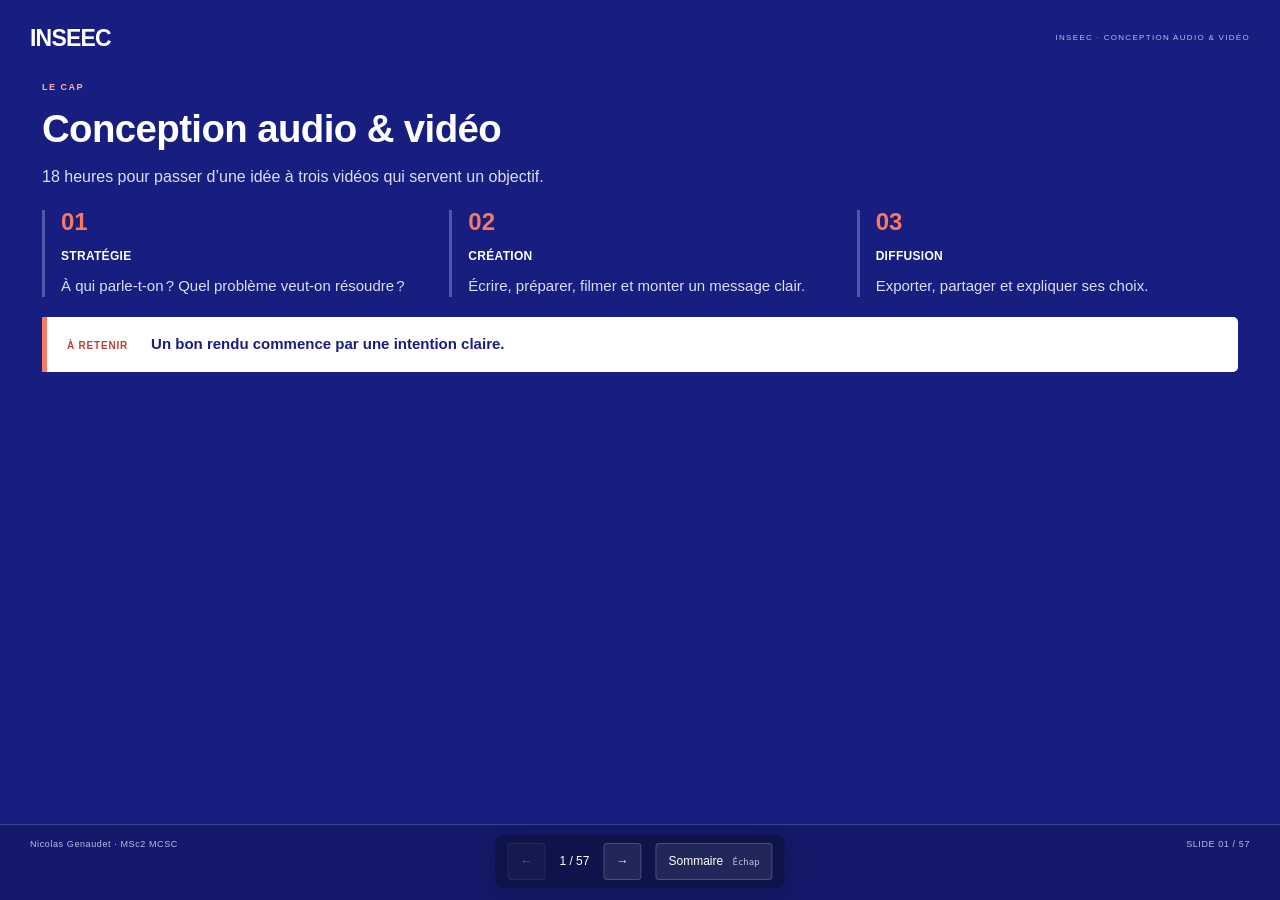
==== commit b6dff615: "Affiche une seule slide par écran sur toute la hauteur" ====
--- a/cours/conception-audio-video/index.html
+++ b/cours/conception-audio-video/index.html
@@ -1 +1 @@
-<!doctype html><html lang="fr"><head><meta charset="utf-8"><meta name="viewport" content="width=device-width,initial-scale=1"><meta name="robots" content="noindex,nofollow"><meta name="description" content="Cours INSEEC de conception audio et vidéo : stratégie, script, tournage, audio, montage et diffusion en 18 heures."><title>Conception audio & vidéo · INSEEC</title><link rel="stylesheet" href="style.css"></head><body><a class="skip" href="#cours">Aller au cours</a><aside class="sidebar"><a class="brand" href="#accueil"><span class="pilot">INSEEC</span><small>LES SUPPORTS DE NICOLAS GENAUDET</small></a><div class="nav-label">LE PARCOURS · 18 HEURES</div><nav aria-label="Chapitres"><a href="#chapitre-cap"><span>01</span>Le cap de la formation</a><a href="#chapitre-strategie"><span>02</span>La stratégie de contenu</a><a href="#chapitre-mission"><span>03</span>La mission et les livrables</a><a href="#chapitre-trame"><span>04</span>01 · La trame</a><a href="#chapitre-script"><span>05</span>02 · Le script et le storyboard</a><a href="#chapitre-tournage"><span>06</span>03 · Le tournage</a><a href="#chapitre-audio"><span>07</span>Le son et la musique</a><a href="#chapitre-montage"><span>08</span>04 · Le montage</a><a href="#chapitre-diffusion"><span>09</span>05 · Exporter et partager</a><a href="#chapitre-evaluation"><span>10</span>Présenter et évaluer</a></nav><div class="sidebar-bottom"><a href="#references">Sources et ressources ↗</a><a href="#originaux">Les 77 slides originales ↗</a><small>INSEEC · MSc2 MCSC<br>Support d’origine 2025–2026<br>Version enrichie · octobre 2026</small></div></aside><div class="page"><header class="topbar"><span>ESPACE ÉTUDIANTS <b>/</b> CONCEPTION AUDIO & VIDÉO</span><div><button id="present" type="button">Lire en diaporama <span aria-hidden="true">▶</span></button><button id="print" type="button">Imprimer</button></div></header><main id="cours"><section class="hero" id="accueil"><div class="hero-inner"><span class="eyebrow">FORMATION INSEEC</span><h1>Conception<br>audio <span>& vidéo.</span></h1><p>De la première idée aux dernières secondes.<br>Apprenez à raconter, produire et convaincre.</p><div class="pills"><span>18 HEURES</span><span>MSc2 MCSC</span><span>3 VIDÉOS À CRÉER</span></div><a class="primary" href="#chapitre-cap">À l’abordage ! <span>↘</span></a></div><div class="hero-visual" aria-hidden="true"><span class="visual-note">L’IDÉE PREND LE LARGE.</span><div class="boat"><div class="mast"></div><div class="sail sail-one"></div><div class="sail sail-two"></div><div class="hull"></div></div><div class="sun"></div><div class="ocean ocean-one"></div><div class="ocean ocean-two"></div><span class="visual-caption">STRATÉGIE → CRÉATION → DIFFUSION</span></div><span class="hero-wave" aria-hidden="true">∿ ∿ ∿ ∿ ∿ ∿ ∿ ∿ ∿ ∿ ∿ ∿</span></section><section class="mission-banner"><div><span class="eyebrow">LE FIL ROUGE</span><h2>Un produit. Une équipe.<br><em>Trois vidéos.</em></h2></div><div class="mission-facts"><div><strong>1 min 30</strong><span>La présentation produit</span></div><div><strong>2 × 30–45 s</strong><span>Les vidéos complémentaires</span></div><div><strong>50 % / 50 %</strong><span>Suivi / présentation finale</span></div></div></section><div class="course-tools"><div><span class="eyebrow">LE COURS EN SLIDES</span><p>57 slides · 10 chapitres · 17 compléments pédagogiques</p></div><label class="search-label" for="search"><span class="sr-only">Rechercher dans le cours</span><input id="search" type="search" placeholder="Chercher : script, son, atelier…" autocomplete="off"></label><span id="results" role="status" aria-live="polite"></span></div><p id="empty" hidden>Aucune slide trouvée. Essayez un autre mot.</p><section class="chapter" id="chapitre-cap"><header class="chapter-head"><span class="chapter-index">01</span><div><span class="eyebrow">CAP SUR LA SUITE</span><h2>Le cap de la formation</h2><p>Comprendre le projet, le parcours et les règles du jeu.</p></div></header><article class="lesson slide ouverture diagram-none   " id="slide-1" data-index="0" aria-labelledby="slide-title-1"><div class="slide-brand"><span class="pilot">INSEEC</span><span>INSEEC · CONCEPTION AUDIO & VIDÉO</span></div><div class="slide-layout"><div class="slide-body"><header><div class="slide-eyebrow">LE CAP </div><h3 id="slide-title-1">Conception audio &amp; vidéo</h3><p class="slide-lead">18 heures pour passer d’une idée à trois vidéos qui servent un objectif.</p></header><div class="ideas cols-3"><div class="idea"><span class="idea-no">01</span><h4>STRATÉGIE</h4><p>À qui parle-t-on ? Quel problème veut-on résoudre ?</p></div><div class="idea"><span class="idea-no">02</span><h4>CRÉATION</h4><p>Écrire, préparer, filmer et monter un message clair.</p></div><div class="idea"><span class="idea-no">03</span><h4>DIFFUSION</h4><p>Exporter, partager et expliquer ses choix.</p></div></div><aside class="takeaway"><span>À RETENIR</span><p>Un bon rendu commence par une intention claire.</p></aside></div></div><footer class="slide-footer"><span>Nicolas Genaudet · MSc2 MCSC</span><span>SLIDE 01 / 57</span></footer><span class="sr-only">Référence au support : 1, 7, 11</span></article><article class="lesson slide cours diagram-none  trainer " id="slide-2" data-index="1" aria-labelledby="slide-title-2"><div class="slide-brand"><span class="pilot">INSEEC</span><span>INSEEC · CONCEPTION AUDIO & VIDÉO</span></div><div class="slide-layout"><div class="slide-body"><header><div class="slide-eyebrow">COURS </div><h3 id="slide-title-2">Votre formateur · Nicolas Genaudet</h3><p class="slide-lead">Formateur WordPress et intégrateur web, passionné depuis de nombreuses années.</p></header><div class="ideas cols-4"><div class="idea"><span class="idea-no">01</span><h4>CÔTÉ GOURMANDISE</h4><p>Mon gâteau préféré : la tarte au citron meringuée 🍋.</p></div><div class="idea"><span class="idea-no">02</span><h4>CÔTÉ ASTRO</h4><p>Poisson · Ascendant Gémeaux · Lune en Sagittaire.</p></div><div class="idea"><span class="idea-no">03</span><h4>CÔTÉ SPORT</h4><p>Objectif annoncé dans le support : Ironman Nice 2026.</p></div><div class="idea"><span class="idea-no">04</span><h4>POUR ÉCHANGER</h4><p>genaudet.nicolas@gmail.com · Retrouvez aussi mon profil LinkedIn dans les ressources.</p></div></div><figure class="trainer-portrait" role="img" aria-label="Portrait de Nicolas Genaudet"><img src="assets/diapo-02.jpg" alt="" aria-hidden="true" width="1400" height="788"></figure><aside class="takeaway"><span>À RETENIR</span><p>Votre marin formateur pour ces 18 heures de conception audio &amp; vidéo.</p></aside><details class="links"><summary>Exemples et ressources du support (1)</summary><ul><li><a href="https://fr.linkedin.com/in/nicolas-genaudet-a4879394" target="_blank" rel="noopener noreferrer">fr.linkedin.com · ressource 1 ↗</a></li></ul></details></div></div><footer class="slide-footer"><span>Nicolas Genaudet · MSc2 MCSC</span><span>SLIDE 02 / 57</span></footer><span class="sr-only">Référence au support : 2</span></article><article class="lesson slide cours diagram-none   " id="slide-3" data-index="2" aria-labelledby="slide-title-3"><div class="slide-brand"><span class="pilot">INSEEC</span><span>INSEEC · CONCEPTION AUDIO & VIDÉO</span></div><div class="slide-layout"><div class="slide-body"><header><div class="slide-eyebrow">COURS </div><h3 id="slide-title-3">Trois anecdotes · À vous de deviner !</h3><p class="slide-lead">Pour chaque anecdote, choisissez une réponse. Les réponses arrivent sur la slide suivante.</p></header><div class="ideas cols-3"><div class="idea"><span class="idea-no">01</span><h4>TRIATHLON</h4><p>J’ai déjà fait combien d’heures de triathlon ? 18 h · 24 h · 48 h.</p></div><div class="idea"><span class="idea-no">02</span><h4>KOALA</h4><p>J’ai déjà… câliné un koala · pris un koala en photo · dansé avec un koala.</p></div><div class="idea"><span class="idea-no">03</span><h4>MONT-BLANC</h4><p>J’ai déjà… gravi le Mont-Blanc · fait son tour en randonnée · seulement pris le Mont-Blanc en photo.</p></div></div><aside class="takeaway"><span>À RETENIR</span><p>Une réponse à choisir pour chaque anecdote : faites vos pronostics !</p></aside></div></div><footer class="slide-footer"><span>Nicolas Genaudet · MSc2 MCSC</span><span>SLIDE 03 / 57</span></footer><span class="sr-only">Référence au support : 3</span></article><article class="lesson slide cours diagram-none   " id="slide-4" data-index="3" aria-labelledby="slide-title-4"><div class="slide-brand"><span class="pilot">INSEEC</span><span>INSEEC · CONCEPTION AUDIO & VIDÉO</span></div><div class="slide-layout"><div class="slide-body"><header><div class="slide-eyebrow">COURS </div><h3 id="slide-title-4">Les réponses · Vous me connaissez mieux !</h3><p class="slide-lead">Du sport, un peu d’aventure et une rencontre photographique.</p></header><div class="ideas cols-3"><div class="idea"><span class="idea-no">01</span><h4>24 HEURES DE TRIATHLON</h4><p>Oui, une épreuve qui dure toute une journée !</p></div><div class="idea"><span class="idea-no">02</span><h4>UN KOALA PHOTOGRAPHIÉ</h4><p>Je l’ai pris en photo ; je ne l’ai pas câliné.</p></div><div class="idea"><span class="idea-no">03</span><h4>LE TOUR DU MONT-BLANC</h4><p>J’en ai fait le tour en randonnée. L’ascension était un peu trop vertigineuse pour moi.</p></div></div><aside class="takeaway"><span>À RETENIR</span><p>Maintenant, à vous de partager une anecdote pour faire connaissance.</p></aside></div></div><footer class="slide-footer"><span>Nicolas Genaudet · MSc2 MCSC</span><span>SLIDE 04 / 57</span></footer><span class="sr-only">Référence au support : 4</span></article><article class="lesson slide cours diagram-none   records" id="slide-5" data-index="4" aria-labelledby="slide-title-5"><div class="slide-brand"><span class="pilot">INSEEC</span><span>INSEEC · CONCEPTION AUDIO & VIDÉO</span></div><div class="slide-layout"><div class="slide-body"><header><div class="slide-eyebrow">COURS </div><h3 id="slide-title-5">Côté sport · Mes petits records personnels</h3><p class="slide-lead">Quelques faits d’armes et souvenirs de terrain.</p></header><div class="ideas cols-3"><div class="idea"><span class="idea-no">01</span><h4>3 · MONT VENTOUX</h4><p>Le défi des trois montées en une journée.</p></div><div class="idea"><span class="idea-no">02</span><h4>3 h 49 · MARATHON DE PARIS</h4><p>Le temps présenté dans mon support.</p></div><div class="idea"><span class="idea-no">03</span><h4>3 169 m · LES ÉCRINS</h4><p>Randonnée jusqu’au refuge Adèle Planchard.</p></div></div><aside class="takeaway"><span>À RETENIR</span><p>Et aussi : La Gobik à Montélimar, parmi les souvenirs sportifs du support.</p></aside></div></div><footer class="slide-footer"><span>Nicolas Genaudet · MSc2 MCSC</span><span>SLIDE 05 / 57</span></footer><span class="sr-only">Référence au support : 5</span></article><article class="lesson slide cours diagram-none   " id="slide-6" data-index="5" aria-labelledby="slide-title-6"><div class="slide-brand"><span class="pilot">INSEEC</span><span>INSEEC · CONCEPTION AUDIO & VIDÉO</span></div><div class="slide-layout"><div class="slide-body"><header><div class="slide-eyebrow">COURS </div><h3 id="slide-title-6">Tour de table · À vous de vous présenter</h3><p class="slide-lead">Un temps pour découvrir l’équipage et poser un cadre commun.</p></header><div class="ideas cols-3"><div class="idea"><span class="idea-no">01</span><h4>VOTRE POINT DE DÉPART</h4><p>Où en êtes-vous sur les sujets de l’audio et de la vidéo ?</p></div><div class="idea"><span class="idea-no">02</span><h4>VOTRE ATTENTE</h4><p>En quoi cette formation peut-elle être utile dans votre métier ou vos projets ?</p></div><div class="idea"><span class="idea-no">03</span><h4>NOTRE CADRE</h4><p>Présence, respect, participation et critiques constructives. On commente un choix ou une réalisation, jamais une personne.</p></div></div><aside class="takeaway"><span>À RETENIR</span><p>Chacun arrive avec une expérience différente : partageons-la pour avancer ensemble.</p></aside></div></div><footer class="slide-footer"><span>Nicolas Genaudet · MSc2 MCSC</span><span>SLIDE 06 / 57</span></footer><span class="sr-only">Référence au support : 6, 10</span></article><article class="lesson slide cours diagram-none visual-first  " id="slide-7" data-index="6" aria-labelledby="slide-title-7"><div class="slide-brand"><span class="pilot">INSEEC</span><span>INSEEC · CONCEPTION AUDIO & VIDÉO</span></div><div class="slide-layout"><div class="slide-body"><header><div class="slide-eyebrow">COURS </div><h3 id="slide-title-7">À la fin, vous saurez…</h3><p class="slide-lead">Quatre compétences, observables dans votre projet.</p></header><div class="ideas cols-4"></div><ol class="visual-flow cards-4"><li><span class="visual-symbol" aria-hidden="true">🎯</span><strong>01 · DÉFINIR</strong><span>Relier objectif, cible, message et canal de diffusion</span></li><li><span class="visual-symbol" aria-hidden="true">✏️</span><strong>02 · PRÉPARER</strong><span>Passer d’une trame à un script et à un storyboard exploitables</span></li><li><span class="visual-symbol" aria-hidden="true">🎬</span><strong>03 · PRODUIRE</strong><span>Tourner et monter des images et un son compréhensibles</span></li><li><span class="visual-symbol" aria-hidden="true">💬</span><strong>04 · JUSTIFIER</strong><span>Présenter une réalisation et expliquer les choix faits avec vos moyens</span></li></ol><aside class="takeaway"><span>À RETENIR</span><p>Chaque étape produit un document ou un fichier vérifiable.</p></aside><details class="visual-explanations"><summary>Explications et consignes détaillées</summary><div class="ideas cols-4"><div class="idea"><span class="idea-no">01</span><h4>01 · DÉFINIR</h4><p>Relier objectif, cible, message et canal de diffusion.</p></div><div class="idea"><span class="idea-no">02</span><h4>02 · PRÉPARER</h4><p>Passer d’une trame à un script et à un storyboard exploitables.</p></div><div class="idea"><span class="idea-no">03</span><h4>03 · PRODUIRE</h4><p>Tourner et monter des images et un son compréhensibles.</p></div><div class="idea"><span class="idea-no">04</span><h4>04 · JUSTIFIER</h4><p>Présenter une réalisation et expliquer les choix faits avec vos moyens.</p></div></div></details></div></div><footer class="slide-footer"><span>Nicolas Genaudet · MSc2 MCSC</span><span>SLIDE 07 / 57</span></footer><span class="sr-only">Référence au support : 7, 8</span></article><article class="lesson slide cours diagram-none visual-first  " id="slide-8" data-index="7" aria-labelledby="slide-title-8"><div class="slide-brand"><span class="pilot">INSEEC</span><span>INSEEC · CONCEPTION AUDIO & VIDÉO</span></div><div class="slide-layout"><div class="slide-body"><header><div class="slide-eyebrow">COURS <span class="added">COMPLÉMENT</span></div><h3 id="slide-title-8">Le parcours en 18 heures</h3><p class="slide-lead">Une proposition de découpage en six séquences de trois heures, à adapter avec le formateur.</p></header><div class="ideas cols-0"></div><ol class="visual-flow"><li><span aria-hidden="true">🎯</span><strong>Stratégie</strong><small>3 heures</small></li><li><span aria-hidden="true">✏️</span><strong>Scénario</strong><small>3 heures</small></li><li><span aria-hidden="true">📱</span><strong>Premier essai</strong><small>3 heures</small></li><li><span aria-hidden="true">🎬</span><strong>Tournage</strong><small>3 heures</small></li><li><span aria-hidden="true">✂️</span><strong>Montage</strong><small>3 heures</small></li><li><span aria-hidden="true">📤</span><strong>Livraison</strong><small>3 heures</small></li></ol><aside class="takeaway"><span>À RETENIR</span><p>18 heures au total. Le temps de passage dépend du nombre de groupes ; il est annoncé en début de formation.</p></aside><details class="visual-explanations"><summary>Explications et consignes détaillées</summary><div class="ideas cols-0"></div><div class="table-wrap"><table><thead><tr><th scope="col">Séquence</th><th scope="col">Travail principal</th><th scope="col">Jalon de sortie</th></tr></thead><tbody><tr><th scope="row">1 · 3 h</th><td>Stratégie, inspirations et choix du produit</td><td>Brief validé</td></tr><tr><th scope="row">2 · 3 h</th><td>Trame, script, storyboard et planning</td><td>Préproduction validée</td></tr><tr><th scope="row">3 · 3 h</th><td>Tests image/son et exercice de 15 secondes</td><td>Premier montage individuel</td></tr><tr><th scope="row">4 · 3 h</th><td>Tournage du projet et premières sélections</td><td>Rushes exploitables</td></tr><tr><th scope="row">5 · 3 h</th><td>Montage des trois vidéos</td><td>Versions de travail</td></tr><tr><th scope="row">6 · 3 h</th><td>Export, contrôle et présentation</td><td>Dossier et vidéos remis</td></tr></tbody></table></div></details></div></div><footer class="slide-footer"><span>Nicolas Genaudet · MSc2 MCSC</span><span>SLIDE 08 / 57</span></footer><span class="sr-only">Référence au support : Complément pédagogique</span></article><article class="lesson slide cours diagram-none visual-first  " id="slide-9" data-index="8" aria-labelledby="slide-title-9"><div class="slide-brand"><span class="pilot">INSEEC</span><span>INSEEC · CONCEPTION AUDIO & VIDÉO</span></div><div class="slide-layout"><div class="slide-body"><header><div class="slide-eyebrow">COURS </div><h3 id="slide-title-9">Comment sera évalué le travail ?</h3><p class="slide-lead">Le cadre du support d’origine est conservé : 50 % de suivi et 50 % de rendu final.</p></header><div class="ideas cols-3"></div><div class="visual-grading"><div><strong>50 %</strong><span>Suivi du projet</span></div><div><strong>50 %</strong><span>Présentation finale</span></div></div><aside class="takeaway"><span>À RETENIR</span><p>Le barème du rendu final reste : message 6 points, créativité 8 points, qualité finale 6 points.</p></aside><details class="visual-explanations"><summary>Explications et consignes détaillées</summary><div class="ideas cols-3"><div class="idea"><span class="idea-no">01</span><h4>50 % · ÉVALUATION CONTINUE</h4><p>Présenter le brief, les trames, les scripts et les avancées. Intégrer les retours entre deux étapes.</p></div><div class="idea"><span class="idea-no">02</span><h4>50 % · PRÉSENTATION FINALE</h4><p>Présenter le dossier et les trois vidéos, puis justifier les choix créatifs et techniques.</p></div><div class="idea"><span class="idea-no">03</span><h4>REGARD DES PAIRS</h4><p>Formuler un retour utile : un point fort, un point à améliorer, une suggestion concrète. La notation reste conduite par le formateur.</p></div></div></details></div></div><footer class="slide-footer"><span>Nicolas Genaudet · MSc2 MCSC</span><span>SLIDE 09 / 57</span></footer><span class="sr-only">Référence au support : 9, 24, 74</span></article></section><section class="chapter" id="chapitre-strategie"><header class="chapter-head"><span class="chapter-index">02</span><div><span class="eyebrow">CAP SUR LA SUITE</span><h2>La stratégie de contenu</h2><p>Créer un contenu utile, pour une personne et une action précises.</p></div></header><article class="lesson slide cours diagram-none visual-first  " id="slide-10" data-index="9" aria-labelledby="slide-title-10"><div class="slide-brand"><span class="pilot">INSEEC</span><span>INSEEC · CONCEPTION AUDIO & VIDÉO</span></div><div class="slide-layout"><div class="slide-body"><header><div class="slide-eyebrow">COURS </div><h3 id="slide-title-10">Attirer avec un contenu utile</h3><p class="slide-lead">Le content marketing consiste à proposer des contenus qui répondent aux besoins d’une audience.</p></header><div class="ideas cols-3"></div><ol class="visual-flow cards-3"><li><span class="visual-symbol" aria-hidden="true">📖</span><strong>EXPLIQUER</strong><span>Articles de blog, infographies, livres blancs et tutoriels</span></li><li><span class="visual-symbol" aria-hidden="true">🎥</span><strong>MONTRER</strong><span>Photos, démonstrations, vidéos produit et études de cas</span></li><li><span class="visual-symbol" aria-hidden="true">🎙️</span><strong>FAIRE ENTENDRE</strong><span>Podcasts, interviews et témoignages : le son peut aussi porter une histoire</span></li></ol><aside class="takeaway"><span>À RETENIR</span><p>On choisit un format parce qu’il sert un besoin, pas parce qu’il est à la mode.</p></aside><details class="visual-explanations"><summary>Explications et consignes détaillées</summary><div class="ideas cols-3"><div class="idea"><span class="idea-no">01</span><h4>EXPLIQUER</h4><p>Articles de blog, infographies, livres blancs et tutoriels.</p></div><div class="idea"><span class="idea-no">02</span><h4>MONTRER</h4><p>Photos, démonstrations, vidéos produit et études de cas.</p></div><div class="idea"><span class="idea-no">03</span><h4>FAIRE ENTENDRE</h4><p>Podcasts, interviews et témoignages : le son peut aussi porter une histoire.</p></div></div></details><details class="links"><summary>Exemples et ressources du support (4)</summary><ul><li><a href="https://blog.hubspot.fr/marketing/content-marketing-information" target="_blank" rel="noopener noreferrer">blog.hubspot.fr · ressource 1 ↗</a></li><li><a href="https://wpmarmite.com/all-in-one-seo-vs-yoast/" target="_blank" rel="noopener noreferrer">wpmarmite.com · ressource 2 ↗</a></li><li><a href="https://www.comme-avant.bio/blogs/laventure-comme-avant/mieux-comprendre-les-protections-solaires" target="_blank" rel="noopener noreferrer">www.comme-avant.bio · ressource 3 ↗</a></li><li><a href="https://www.the-editorialist.com/wp-content/uploads/2021/12/The-Editorialist-infographie-podcast-1-copie-2-704x1024.jpg" target="_blank" rel="noopener noreferrer">www.the-editorialist.com · ressource 1 ↗</a></li></ul></details></div></div><footer class="slide-footer"><span>Nicolas Genaudet · MSc2 MCSC</span><span>SLIDE 10 / 57</span></footer><span class="sr-only">Référence au support : 14, 15, 16</span></article><article class="lesson slide atelier diagram-none   " id="slide-11" data-index="10" aria-labelledby="slide-title-11"><div class="slide-brand"><span class="pilot">INSEEC</span><span>INSEEC · CONCEPTION AUDIO & VIDÉO</span></div><div class="slide-layout"><aside class="workshop-meta"><span class="squiggle" aria-hidden="true">〰</span><small>ATELIER</small><strong>À VOUS<br>DE JOUER !</strong><div>Jalon de projet</div><p>En groupe</p><span class="meta-bottom">TESTER · CRÉER · PARTAGER</span></aside><div class="slide-body"><header><div class="slide-eyebrow">ATELIER </div><h3 id="slide-title-11">Atelier · Les contenus qui vous marquent</h3><p class="slide-lead">En groupe, rassemblez vos idées dans un FigJam ou un document partagé.</p></header><div class="ideas cols-3"><div class="idea"><span class="idea-no">01</span><h4>QUESTION 1</h4><p>Quels contenus pourraient attirer des prospects qualifiés sur le site d’une marque ?</p></div><div class="idea"><span class="idea-no">02</span><h4>QUESTION 2</h4><p>Quel exemple récent vous a marqué ? Expliquez le message, l’émotion et l’action attendue.</p></div><div class="idea"><span class="idea-no">03</span><h4>À PRODUIRE</h4><p>Un tableau commun : format, besoin du public, idée de contenu et exemple. Chaque groupe partage ses choix.</p></div></div><aside class="takeaway"><span>À RETENIR</span><p>Un exemple devient utile quand vous savez expliquer pourquoi il fonctionne.</p></aside></div></div><footer class="slide-footer"><span>Nicolas Genaudet · MSc2 MCSC</span><span>SLIDE 11 / 57</span></footer><span class="sr-only">Référence au support : 13</span></article><article class="lesson slide cours diagram-none visual-first  " id="slide-12" data-index="11" aria-labelledby="slide-title-12"><div class="slide-brand"><span class="pilot">INSEEC</span><span>INSEEC · CONCEPTION AUDIO & VIDÉO</span></div><div class="slide-layout"><div class="slide-body"><header><div class="slide-eyebrow">COURS </div><h3 id="slide-title-12">Pourquoi choisir la vidéo ?</h3><p class="slide-lead">Trois usages possibles, à relier à un objectif mesurable.</p></header><div class="ideas cols-3"></div><ol class="visual-flow cards-3"><li><span class="visual-symbol" aria-hidden="true">👁️</span><strong>VISIBILITÉ</strong><span>Faire découvrir une marque ou une offre. Indicateur possible : vues qualifiées ou portée</span></li><li><span class="visual-symbol" aria-hidden="true">💡</span><strong>COMPRÉHENSION</strong><span>Rendre un fonctionnement ou un bénéfice plus concret. Indicateur possible : rétention ou questions reçues</span></li><li><span class="visual-symbol" aria-hidden="true">🤝</span><strong>CONFIANCE</strong><span>Montrer une personne, un usage ou un retour d’expérience. Indicateur possible : clic vers une demande…</span></li></ol><aside class="takeaway"><span>À RETENIR</span><p>Un chiffre ne devient une preuve que si sa source, sa date et son périmètre sont identifiables.</p></aside><details class="visual-explanations"><summary>Explications et consignes détaillées</summary><div class="ideas cols-3"><div class="idea"><span class="idea-no">01</span><h4>VISIBILITÉ</h4><p>Faire découvrir une marque ou une offre. Indicateur possible : vues qualifiées ou portée.</p></div><div class="idea"><span class="idea-no">02</span><h4>COMPRÉHENSION</h4><p>Rendre un fonctionnement ou un bénéfice plus concret. Indicateur possible : rétention ou questions reçues.</p></div><div class="idea"><span class="idea-no">03</span><h4>CONFIANCE</h4><p>Montrer une personne, un usage ou un retour d’expérience. Indicateur possible : clic vers une demande de démonstration.</p></div></div></details></div></div><footer class="slide-footer"><span>Nicolas Genaudet · MSc2 MCSC</span><span>SLIDE 12 / 57</span></footer><span class="sr-only">Référence au support : 18, 19</span></article><article class="lesson slide cours diagram-none visual-first  " id="slide-13" data-index="12" aria-labelledby="slide-title-13"><div class="slide-brand"><span class="pilot">INSEEC</span><span>INSEEC · CONCEPTION AUDIO & VIDÉO</span></div><div class="slide-layout"><div class="slide-body"><header><div class="slide-eyebrow">COURS </div><h3 id="slide-title-13">Un format, un rôle</h3><p class="slide-lead">La vidéo principale présente l’offre ; les compléments répondent à d’autres questions.</p></header><div class="ideas cols-3"></div><ol class="visual-flow cards-3"><li><span class="visual-symbol" aria-hidden="true">📦</span><strong>PRÉSENTATION PRODUIT</strong><span>Quel problème résout votre produit ou service, et pourquoi le choisir ?</span></li><li><span class="visual-symbol" aria-hidden="true">💬</span><strong>TÉMOIGNAGE / ÉTUDE DE CAS</strong><span>Comment un utilisateur vit-il le problème, puis le bénéfice ?</span></li><li><span class="visual-symbol" aria-hidden="true">🎤</span><strong>TUTORIEL / INTERVIEW / ÉVÉNEMENT</strong><span>Comment utiliser le produit ? Qui le conçoit ? Dans quel contexte le découvrir ?</span></li></ol><aside class="takeaway"><span>À RETENIR</span><p>Les trois vidéos doivent se compléter, plutôt que répéter le même argument.</p></aside><details class="visual-explanations"><summary>Explications et consignes détaillées</summary><div class="ideas cols-3"><div class="idea"><span class="idea-no">01</span><h4>PRÉSENTATION PRODUIT</h4><p>Quel problème résout votre produit ou service, et pourquoi le choisir ?</p></div><div class="idea"><span class="idea-no">02</span><h4>TÉMOIGNAGE / ÉTUDE DE CAS</h4><p>Comment un utilisateur vit-il le problème, puis le bénéfice ?</p></div><div class="idea"><span class="idea-no">03</span><h4>TUTORIEL / INTERVIEW / ÉVÉNEMENT</h4><p>Comment utiliser le produit ? Qui le conçoit ? Dans quel contexte le découvrir ?</p></div></div></details></div></div><footer class="slide-footer"><span>Nicolas Genaudet · MSc2 MCSC</span><span>SLIDE 13 / 57</span></footer><span class="sr-only">Référence au support : 20, 23, 35</span></article><article class="lesson slide cours diagram-none visual-first  " id="slide-14" data-index="13" aria-labelledby="slide-title-14"><div class="slide-brand"><span class="pilot">INSEEC</span><span>INSEEC · CONCEPTION AUDIO & VIDÉO</span></div><div class="slide-layout"><div class="slide-body"><header><div class="slide-eyebrow">COURS <span class="added">COMPLÉMENT</span></div><h3 id="slide-title-14">Avant la caméra : le brief</h3><p class="slide-lead">Complétez cette phrase avant de chercher des idées de plans.</p></header><div class="ideas cols-3"></div><ol class="visual-flow cards-3"><li><span class="visual-symbol" aria-hidden="true">🎯</span><strong>LA PHRASE À COMPLÉTER</strong><span>Nous voulons que [cible], confrontée à [problème], comprenne [bénéfice] et réalise [action], sur [canal]</span></li><li><span class="visual-symbol" aria-hidden="true">💡</span><strong>EXEMPLE PÉDAGOGIQUE</strong><span>Nous voulons que les étudiants qui peinent à organiser leurs révisions découvrent notre lampe de…</span></li><li><span class="visual-symbol" aria-hidden="true">✅</span><strong>LE TEST</strong><span>Si la cible, le problème et l’action restent flous, retravaillez le brief avant le script</span></li></ol><aside class="takeaway"><span>À RETENIR</span><p>Une cible identifiable + un message principal + une action attendue.</p></aside><details class="visual-explanations"><summary>Explications et consignes détaillées</summary><div class="ideas cols-3"><div class="idea"><span class="idea-no">01</span><h4>LA PHRASE À COMPLÉTER</h4><p>Nous voulons que [cible], confrontée à [problème], comprenne [bénéfice] et réalise [action], sur [canal].</p></div><div class="idea"><span class="idea-no">02</span><h4>EXEMPLE PÉDAGOGIQUE</h4><p>Nous voulons que les étudiants qui peinent à organiser leurs révisions découvrent notre lampe de bureau avec minuteur et demandent une démonstration sur le site.</p></div><div class="idea"><span class="idea-no">03</span><h4>LE TEST</h4><p>Si la cible, le problème et l’action restent flous, retravaillez le brief avant le script.</p></div></div></details></div></div><footer class="slide-footer"><span>Nicolas Genaudet · MSc2 MCSC</span><span>SLIDE 14 / 57</span></footer><span class="sr-only">Référence au support : Complément pédagogique</span></article><article class="lesson slide cours diagram-none   " id="slide-15" data-index="14" aria-labelledby="slide-title-15"><div class="slide-brand"><span class="pilot">INSEEC</span><span>INSEEC · CONCEPTION AUDIO & VIDÉO</span></div><div class="slide-layout"><div class="slide-body"><header><div class="slide-eyebrow">COURS </div><h3 id="slide-title-15">Analyser une inspiration</h3><p class="slide-lead">Regarder une vidéo ne suffit pas : identifiez une mécanique que vous pouvez adapter.</p></header><div class="ideas cols-3"><div class="idea"><span class="idea-no">01</span><h4>OBSERVER</h4><p>Accroche, durée, personnages, type de plans, place du son, preuve et appel à l’action.</p></div><div class="idea"><span class="idea-no">02</span><h4>INTERPRÉTER</h4><p>Qu’avez-vous compris ? Ressenti ? Quelle action semble attendue à la fin ?</p></div><div class="idea"><span class="idea-no">03</span><h4>TRANSFÉRER</h4><p>Ce que nous gardons : un procédé. Ce que nous changeons : le produit, la cible, l’histoire et les plans.</p></div></div><aside class="takeaway"><span>À RETENIR</span><p>Inspirez-vous d’un principe de narration ou de mise en scène ; construisez votre propre création.</p></aside><details class="links"><summary>Exemples et ressources du support (14)</summary><ul><li><a href="https://fr.ulule.com/la-bataille-climatique/" target="_blank" rel="noopener noreferrer">La bataille climatique ↗</a></li><li><a href="https://fr.ulule.com/diane-lingerie/" target="_blank" rel="noopener noreferrer">Diane lingerie ↗</a></li><li><a href="https://youtu.be/1xUR1jYEOXg" target="_blank" rel="noopener noreferrer">Comment Pilot’in fait des sites Internet ↗</a></li><li><a href="https://fr.ulule.com/hardbacon/" target="_blank" rel="noopener noreferrer">Hardbacon ↗</a></li><li><a href="https://fr.ulule.com/berengerelayaourtiere/" target="_blank" rel="noopener noreferrer">Bérangère la yaourtière ↗</a></li><li><a href="https://www.youtube.com/watch?v=Q__s4ege2dc&amp;t=57s" target="_blank" rel="noopener noreferrer">Bon Fripe Bon Genre ↗</a></li><li><a href="https://www.instagram.com/reel/CtreXMvt9jE/?utm_source=ig_web_copy_link&amp;igshid=MzRlODBiNWFlZA==" target="_blank" rel="noopener noreferrer">Les Twix reconditionnés ↗</a></li><li><a href="https://www.youtube.com/watch?v=P8jAy1PBAh8" target="_blank" rel="noopener noreferrer">Be 2 gether ↗</a></li><li><a href="https://www.youtube.com/watch?v=bFGqVGul52I" target="_blank" rel="noopener noreferrer">Crêpes Bigand ↗</a></li><li><a href="https://drive.google.com/file/d/1_-1uEYry0qf39eaV9OOKuQIXyVqMUTf7/view" target="_blank" rel="noopener noreferrer">Bubbly ↗</a></li><li><a href="https://drive.google.com/file/d/1LZSZJnrFKAFX4A_cJrp0fYccTHAmv2tO/view" target="_blank" rel="noopener noreferrer">Odile ↗</a></li><li><a href="https://www.linkedin.com/posts/thibaut-m-a4a99a108_antihuiledepalme-alimentationdurable-fabriqueenfrance-activity-6711192395834236928-5LuX?utm_source=linkedin_share&amp;utm_medium=member_desktop_web" target="_blank" rel="noopener noreferrer">Papa Outang ↗</a></li><li><a href="https://www.youtube.com/watch?v=ftan9DLZeoY&amp;ab_channel=Vid%C3%A9oPassion59" target="_blank" rel="noopener noreferrer">Contre-exemple total ↗</a></li><li><a href="https://youtu.be/-F4KvRw_WV8" target="_blank" rel="noopener noreferrer">Contre-exemple partiel ↗</a></li></ul></details></div></div><footer class="slide-footer"><span>Nicolas Genaudet · MSc2 MCSC</span><span>SLIDE 15 / 57</span></footer><span class="sr-only">Référence au support : 21, 22, 60, 61</span></article></section><section class="chapter" id="chapitre-mission"><header class="chapter-head"><span class="chapter-index">03</span><div><span class="eyebrow">CAP SUR LA SUITE</span><h2>La mission et les livrables</h2><p>Un produit ou service existant, une équipe, trois vidéos cohérentes.</p></div></header><article class="lesson slide cours diagram-none visual-first  " id="slide-16" data-index="15" aria-labelledby="slide-title-16"><div class="slide-brand"><span class="pilot">INSEEC</span><span>INSEEC · CONCEPTION AUDIO & VIDÉO</span></div><div class="slide-layout"><div class="slide-body"><header><div class="slide-eyebrow">COURS </div><h3 id="slide-title-16">Votre mission : convaincre avec trois vidéos</h3><p class="slide-lead">En groupe de six personnes maximum, concevez une présentation produit ou service et deux compléments.</p></header><div class="ideas cols-3"></div><ol class="visual-flow cards-3"><li><span class="visual-symbol" aria-hidden="true">🎬</span><strong>VIDÉO PRINCIPALE</strong><span>Durée cible : 1 min 30. Destination prévue : la page d’accueil du site du produit</span></li><li><span class="visual-symbol" aria-hidden="true">📱</span><strong>DEUX COMPLÉMENTS</strong><span>Durée cible : 30 à 45 secondes chacun. Choisissez le format et le canal de chaque vidéo</span></li><li><span class="visual-symbol" aria-hidden="true">📁</span><strong>DOSSIER DE PROJET</strong><span>Brief, inspirations, trames, scripts/storyboards, planning et liens vers les trois vidéos</span></li></ol><aside class="takeaway"><span>À RETENIR</span><p>À remettre : trois vidéos + un dossier qui permet de comprendre leur conception.</p></aside><details class="visual-explanations"><summary>Explications et consignes détaillées</summary><div class="ideas cols-3"><div class="idea"><span class="idea-no">01</span><h4>VIDÉO PRINCIPALE</h4><p>Durée cible : 1 min 30. Destination prévue : la page d’accueil du site du produit.</p></div><div class="idea"><span class="idea-no">02</span><h4>DEUX COMPLÉMENTS</h4><p>Durée cible : 30 à 45 secondes chacun. Choisissez le format et le canal de chaque vidéo.</p></div><div class="idea"><span class="idea-no">03</span><h4>DOSSIER DE PROJET</h4><p>Brief, inspirations, trames, scripts/storyboards, planning et liens vers les trois vidéos.</p></div></div></details></div></div><footer class="slide-footer"><span>Nicolas Genaudet · MSc2 MCSC</span><span>SLIDE 16 / 57</span></footer><span class="sr-only">Référence au support : 12, 23, 44, 51, 52, 71, 72</span></article><article class="lesson slide atelier diagram-none   " id="slide-17" data-index="16" aria-labelledby="slide-title-17"><div class="slide-brand"><span class="pilot">INSEEC</span><span>INSEEC · CONCEPTION AUDIO & VIDÉO</span></div><div class="slide-layout"><aside class="workshop-meta"><span class="squiggle" aria-hidden="true">〰</span><small>ATELIER</small><strong>À VOUS<br>DE JOUER !</strong><div>5 minutes</div><p>En groupe</p><span class="meta-bottom">TESTER · CRÉER · PARTAGER</span></aside><div class="slide-body"><header><div class="slide-eyebrow">ATELIER </div><h3 id="slide-title-17">Atelier · Constituer l’équipage</h3><p class="slide-lead">5 minutes · En groupe · Six personnes maximum.</p></header><div class="ideas cols-3"><div class="idea"><span class="idea-no">01</span><h4>COMPOSER</h4><p>Créez votre groupe et une slide d’identification dans le dossier partagé.</p></div><div class="idea"><span class="idea-no">02</span><h4>IDENTIFIER</h4><p>Indiquez les noms et prénoms des membres, dans l’ordre alphabétique.</p></div><div class="idea"><span class="idea-no">03</span><h4>PARTAGER LES RÔLES</h4><p>Coordination, script, image, son, interprétation et montage. Les rôles se cumulent et peuvent tourner.</p></div></div><aside class="takeaway"><span>À RETENIR</span><p>Les rôles répartissent la responsabilité ; chaque membre doit contribuer au projet.</p></aside></div></div><footer class="slide-footer"><span>Nicolas Genaudet · MSc2 MCSC</span><span>SLIDE 17 / 57</span></footer><span class="sr-only">Référence au support : 12</span></article><article class="lesson slide atelier diagram-none   " id="slide-18" data-index="17" aria-labelledby="slide-title-18"><div class="slide-brand"><span class="pilot">INSEEC</span><span>INSEEC · CONCEPTION AUDIO & VIDÉO</span></div><div class="slide-layout"><aside class="workshop-meta"><span class="squiggle" aria-hidden="true">〰</span><small>ATELIER</small><strong>À VOUS<br>DE JOUER !</strong><div>45 minutes</div><p>En groupe</p><span class="meta-bottom">TESTER · CRÉER · PARTAGER</span></aside><div class="slide-body"><header><div class="slide-eyebrow">ATELIER </div><h3 id="slide-title-18">Atelier · Choisir le produit ou le service</h3><p class="slide-lead">45 minutes · En groupe · Partez d’un objet ou d’un service existant.</p></header><div class="ideas cols-3"><div class="idea"><span class="idea-no">01</span><h4>DÉFINIR</h4><p>Décrivez le problème, la solution, les avantages et les caractéristiques de la cible.</p></div><div class="idea"><span class="idea-no">02</span><h4>CRÉER UN UNIVERS</h4><p>Précisez le ton, les couleurs, l’environnement et l’histoire du produit. Assemblez un moodboard.</p></div><div class="idea"><span class="idea-no">03</span><h4>CHERCHER DES RÉFÉRENCES</h4><p>Retenez une ou deux vidéos d’inspiration. Expliquez votre choix sans vous limiter à « c’est beau ».</p></div></div><aside class="takeaway"><span>À RETENIR</span><p>Livrable : une fiche produit avec histoire, univers et bénéfice distinctif. Restitution prévue : 5 minutes par groupe.</p></aside></div></div><footer class="slide-footer"><span>Nicolas Genaudet · MSc2 MCSC</span><span>SLIDE 18 / 57</span></footer><span class="sr-only">Référence au support : 25</span></article><article class="lesson slide cours diagram-none visual-first  " id="slide-19" data-index="18" aria-labelledby="slide-title-19"><div class="slide-brand"><span class="pilot">INSEEC</span><span>INSEEC · CONCEPTION AUDIO & VIDÉO</span></div><div class="slide-layout"><div class="slide-body"><header><div class="slide-eyebrow">COURS <span class="added">COMPLÉMENT</span></div><h3 id="slide-title-19">Organiser une production réaliste</h3><p class="slide-lead">Transformez vos contraintes en choix de mise en scène.</p></header><div class="ideas cols-3"></div><ol class="visual-flow cards-3"><li><span class="visual-symbol" aria-hidden="true">🎒</span><strong>RESSOURCES</strong><span>Téléphone, micro ou écouteurs, trépied, lumière disponible, ordinateur et logiciel</span></li><li><span class="visual-symbol" aria-hidden="true">👥</span><strong>ÉQUIPE ET LIEUX</strong><span>Qui est disponible ? Qui parle ? Quel lieu est calme, accessible et utilisable pour le tournage ?</span></li><li><span class="visual-symbol" aria-hidden="true">🗓️</span><strong>PLANNING ET PLAN B</strong><span>Bloquez l’écriture, les tests, le tournage, le montage et l’export. Prévoyez un lieu intérieur si la…</span></li></ol><aside class="takeaway"><span>À RETENIR</span><p>Prévoir le son, le temps et les lieux dès le départ évite de découvrir un blocage au tournage.</p></aside><details class="visual-explanations"><summary>Explications et consignes détaillées</summary><div class="ideas cols-3"><div class="idea"><span class="idea-no">01</span><h4>RESSOURCES</h4><p>Téléphone, micro ou écouteurs, trépied, lumière disponible, ordinateur et logiciel.</p></div><div class="idea"><span class="idea-no">02</span><h4>ÉQUIPE ET LIEUX</h4><p>Qui est disponible ? Qui parle ? Quel lieu est calme, accessible et utilisable pour le tournage ?</p></div><div class="idea"><span class="idea-no">03</span><h4>PLANNING ET PLAN B</h4><p>Bloquez l’écriture, les tests, le tournage, le montage et l’export. Prévoyez un lieu intérieur si la météo change.</p></div></div></details><details class="links"><summary>Exemples et ressources du support (1)</summary><ul><li><a href="https://www.youtube.com/watch?v=mrrKAVjLjn0" target="_blank" rel="noopener noreferrer">www.youtube.com · ressource 1 ↗</a></li></ul></details></div></div><footer class="slide-footer"><span>Nicolas Genaudet · MSc2 MCSC</span><span>SLIDE 19 / 57</span></footer><span class="sr-only">Référence au support : 8, 32, 36</span></article></section><section class="chapter" id="chapitre-trame"><header class="chapter-head"><span class="chapter-index">04</span><div><span class="eyebrow">CAP SUR LA SUITE</span><h2>01 · La trame</h2><p>Choisir le message, l’émotion et le fil de l’histoire.</p></div></header><article class="lesson slide cours diagram-none visual-first  " id="slide-20" data-index="19" aria-labelledby="slide-title-20"><div class="slide-brand"><span class="pilot">INSEEC</span><span>INSEEC · CONCEPTION AUDIO & VIDÉO</span></div><div class="slide-layout"><div class="slide-body"><header><div class="slide-eyebrow">COURS </div><h3 id="slide-title-20">La trame, c’est le squelette de la vidéo</h3><p class="slide-lead">Elle décrit les grandes parties, avant le détail des scènes.</p></header><div class="ideas cols-3"></div><ol class="visual-flow cards-3"><li><span class="visual-symbol" aria-hidden="true">🎯</span><strong>EN AMONT</strong><span>Objectif, cible, message et canal. Puis matériel, temps, compétences et lieux disponibles</span></li><li><span class="visual-symbol" aria-hidden="true">🧩</span><strong>DANS LA TRAME</strong><span>Ambiance, ton, personnages, moments clés et déroulé de l’histoire</span></li><li><span class="visual-symbol" aria-hidden="true">✅</span><strong>POUR LA VALIDER</strong><span>Peut-on raconter le projet à l’oral en quelques phrases ? Comprend-on ce que le public doit retenir ?</span></li></ol><aside class="takeaway"><span>À RETENIR</span><p>Une trame n’est pas encore un script : elle organise les idées principales.</p></aside><details class="visual-explanations"><summary>Explications et consignes détaillées</summary><div class="ideas cols-3"><div class="idea"><span class="idea-no">01</span><h4>EN AMONT</h4><p>Objectif, cible, message et canal. Puis matériel, temps, compétences et lieux disponibles.</p></div><div class="idea"><span class="idea-no">02</span><h4>DANS LA TRAME</h4><p>Ambiance, ton, personnages, moments clés et déroulé de l’histoire.</p></div><div class="idea"><span class="idea-no">03</span><h4>POUR LA VALIDER</h4><p>Peut-on raconter le projet à l’oral en quelques phrases ? Comprend-on ce que le public doit retenir ?</p></div></div></details><details class="links"><summary>Exemples et ressources du support (1)</summary><ul><li><a href="https://www.youtube.com/watch?v=mrrKAVjLjn0" target="_blank" rel="noopener noreferrer">www.youtube.com · ressource 1 ↗</a></li></ul></details></div></div><footer class="slide-footer"><span>Nicolas Genaudet · MSc2 MCSC</span><span>SLIDE 20 / 57</span></footer><span class="sr-only">Référence au support : 26, 32, 36</span></article><article class="lesson slide cours diagram-steps visual-first  " id="slide-21" data-index="20" aria-labelledby="slide-title-21"><div class="slide-brand"><span class="pilot">INSEEC</span><span>INSEEC · CONCEPTION AUDIO & VIDÉO</span></div><div class="slide-layout"><div class="slide-body"><header><div class="slide-eyebrow">COURS </div><h3 id="slide-title-21">La présentation produit en cinq étapes</h3><p class="slide-lead">Le fil conducteur du projet principal.</p></header><div class="ideas cols-5"></div><div class="diagram steps" aria-label="Les cinq étapes dans l’ordre"><ol><li><span>1</span>Contexte</li><li><span>2</span>Problème</li><li><span>3</span>Solution</li><li><span>4</span>Preuve</li><li><span>5</span>Action</li></ol></div><aside class="takeaway"><span>À RETENIR</span><p>Une promesse devient crédible quand la vidéo apporte une preuve adaptée.</p></aside><details class="visual-explanations"><summary>Explications et consignes détaillées</summary><div class="ideas cols-5"><div class="idea"><span class="idea-no">01</span><h4>01 · CONTEXTE</h4><p>Une accroche qui rejoint la situation de votre cible.</p></div><div class="idea"><span class="idea-no">02</span><h4>02 · PROBLÈME</h4><p>Un obstacle concret, reconnaissable et compréhensible.</p></div><div class="idea"><span class="idea-no">03</span><h4>03 · SOLUTION</h4><p>Le produit entre en scène : montrez comment il répond au problème.</p></div><div class="idea"><span class="idea-no">04</span><h4>04 · PREUVE</h4><p>Une démonstration, un usage ou un élément vérifiable soutient le bénéfice annoncé.</p></div><div class="idea"><span class="idea-no">05</span><h4>05 · APPEL À L’ACTION</h4><p>Une action claire : découvrir, essayer, demander une démonstration…</p></div></div></details><details class="links"><summary>Exemples et ressources du support (1)</summary><ul><li><a href="https://www.topovideo.com/ecrire-le-script-parfait-pour-une-video-explicative" target="_blank" rel="noopener noreferrer">www.topovideo.com · ressource 1 ↗</a></li></ul></details></div></div><footer class="slide-footer"><span>Nicolas Genaudet · MSc2 MCSC</span><span>SLIDE 21 / 57</span></footer><span class="sr-only">Référence au support : 33</span></article><article class="lesson slide cours diagram-none visual-first  " id="slide-22" data-index="21" aria-labelledby="slide-title-22"><div class="slide-brand"><span class="pilot">INSEEC</span><span>INSEEC · CONCEPTION AUDIO & VIDÉO</span></div><div class="slide-layout"><div class="slide-body"><header><div class="slide-eyebrow">COURS <span class="added">COMPLÉMENT</span></div><h3 id="slide-title-22">90 secondes : une répartition possible</h3><p class="slide-lead">Exemple de rythme, à adapter à votre concept ; ce n’est pas un chronomètre obligatoire.</p></header><div class="ideas cols-0"></div><div class="visual-timing" aria-label="Répartition indicative des 90 secondes"><div><strong>0–10 s</strong><span>Accroche</span><small>Se reconnaître</small></div><div><strong>10–25 s</strong><span>Problème</span><small>Comprendre</small></div><div><strong>25–50 s</strong><span>Solution</span><small>Découvrir</small></div><div><strong>50–75 s</strong><span>Preuve</span><small>Être convaincu</small></div><div><strong>75–90 s</strong><span>Action</span><small>Passer à la suite</small></div></div><aside class="takeaway"><span>À RETENIR</span><p>Le produit doit arriver assez tôt pour que le spectateur comprenne le sujet.</p></aside><details class="visual-explanations"><summary>Explications et consignes détaillées</summary><div class="ideas cols-0"></div><div class="table-wrap"><table><thead><tr><th scope="col">Temps indicatif</th><th scope="col">Partie</th><th scope="col">Ce que le spectateur comprend</th></tr></thead><tbody><tr><th scope="row">0–10 s</th><td>Contexte / accroche</td><td>Cette situation me concerne</td></tr><tr><th scope="row">10–25 s</th><td>Problème</td><td>Voici ce qui bloque</td></tr><tr><th scope="row">25–50 s</th><td>Solution</td><td>Voici comment cela fonctionne</td></tr><tr><th scope="row">50–75 s</th><td>Preuve / bénéfice</td><td>Voici pourquoi cela peut m’aider</td></tr><tr><th scope="row">75–90 s</th><td>Appel à l’action</td><td>Voici ce que je peux faire ensuite</td></tr></tbody></table></div></details></div></div><footer class="slide-footer"><span>Nicolas Genaudet · MSc2 MCSC</span><span>SLIDE 22 / 57</span></footer><span class="sr-only">Référence au support : Complément pédagogique</span></article><article class="lesson slide cours diagram-arc visual-first  " id="slide-23" data-index="22" aria-labelledby="slide-title-23"><div class="slide-brand"><span class="pilot">INSEEC</span><span>INSEEC · CONCEPTION AUDIO & VIDÉO</span></div><div class="slide-layout"><div class="slide-body"><header><div class="slide-eyebrow">COURS </div><h3 id="slide-title-23">L’histoire en quatre temps</h3><p class="slide-lead">Une structure narrative générale, différente de la trame commerciale en cinq étapes.</p></header><div class="ideas cols-4"></div><figure class="diagram arc"><svg viewBox="0 0 800 185" role="img" aria-label="L’intensité monte de l’introduction au moment fort, puis redescend vers le dénouement et la conclusion."><path d="M30 130 C120 133 165 140 225 90 S320 10 365 45 S450 110 520 120 S660 143 770 150 L770 160 L30 160Z" fill="#dce0ff"/><path d="M30 130 C120 133 165 140 225 90 S320 10 365 45 S450 110 520 120 S660 143 770 150" fill="none" stroke="#f77863" stroke-width="6" stroke-linecap="round"/><circle cx="335" cy="35" r="7" fill="#181e80"/><g fill="#181e80" font-family="Arial,sans-serif" font-size="13" text-anchor="middle"><text x="85" y="180">Introduction</text><text x="235" y="180">Développement</text><text x="390" y="180">Moment fort</text><text x="555" y="180">Dénouement</text><text x="715" y="180">Conclusion</text><text x="335" y="17" font-weight="bold">CLIMAX</text></g></svg><figcaption>Repère de narration : la courbe représente une intention, pas une mesure scientifique.</figcaption></figure><aside class="takeaway"><span>À RETENIR</span><p>Exemple du voyage : préparation → péripéties → rencontre marquante → retour et souvenir.</p></aside><details class="visual-explanations"><summary>Explications et consignes détaillées</summary><div class="ideas cols-4"><div class="idea"><span class="idea-no">01</span><h4>INTRODUCTION</h4><p>Planter le décor, éveiller la curiosité et créer une attente.</p></div><div class="idea"><span class="idea-no">02</span><h4>DÉVELOPPEMENT</h4><p>Faire avancer une situation et embarquer le spectateur.</p></div><div class="idea"><span class="idea-no">03</span><h4>MOMENT FORT</h4><p>Construire le point de bascule ou le sommet émotionnel.</p></div><div class="idea"><span class="idea-no">04</span><h4>DÉNOUEMENT</h4><p>Revenir au calme, conclure et laisser une impression.</p></div></div></details></div></div><footer class="slide-footer"><span>Nicolas Genaudet · MSc2 MCSC</span><span>SLIDE 23 / 57</span></footer><span class="sr-only">Référence au support : 29, 30</span></article><article class="lesson slide cours diagram-none visual-first  " id="slide-24" data-index="23" aria-labelledby="slide-title-24"><div class="slide-brand"><span class="pilot">INSEEC</span><span>INSEEC · CONCEPTION AUDIO & VIDÉO</span></div><div class="slide-layout"><div class="slide-body"><header><div class="slide-eyebrow">COURS </div><h3 id="slide-title-24">Chaque plan doit avoir une intention</h3><p class="slide-lead">Avant de filmer, reliez vos choix de plans, d’émotion, de mouvement et de rythme à l’histoire.</p></header><div class="ideas cols-3"></div><figure class="visual-board"><button class="zoom-image" type="button" data-zoom-src="assets/visuel-histoire.png" data-zoom-alt="Avant de filmer : plans, émotion, composition, anticipation du montage et rythme" aria-label="Agrandir : Avant de filmer : plans, émotion, composition, anticipation du montage et rythme"><img src="assets/visuel-histoire.png" alt="Avant de filmer : plans, émotion, composition, anticipation du montage et rythme" loading="lazy" width="1486" height="988"></button><figcaption>Infographie du support fournie par le formateur · Cliquer pour agrandir</figcaption></figure><aside class="takeaway"><span>À RETENIR</span><p>Ne filmez pas seulement un objet : montrez ce que son usage change pour la personne.</p></aside><details class="visual-explanations"><summary>Explications et consignes détaillées</summary><div class="ideas cols-3"><div class="idea"><span class="idea-no">01</span><h4>VARIER LES ÉCHELLES</h4><p>Situer avec un plan large ; montrer une action avec un plan moyen ; révéler une émotion avec un gros plan.</p></div><div class="idea"><span class="idea-no">02</span><h4>CHOISIR L’ÉMOTION</h4><p>Joie, surprise, nostalgie, tension… Le cadrage, la lumière, les couleurs et le son soutiennent cette intention.</p></div><div class="idea"><span class="idea-no">03</span><h4>PENSER AU MONTAGE</h4><p>Prévoyez des plans de coupe, plusieurs angles et du temps avant/après l’action. Alternez plans courts et moments de respiration.</p></div></div></details></div></div><footer class="slide-footer"><span>Nicolas Genaudet · MSc2 MCSC</span><span>SLIDE 24 / 57</span></footer><span class="sr-only">Référence au support : 27, 28</span></article><article class="lesson slide atelier diagram-none   " id="slide-25" data-index="24" aria-labelledby="slide-title-25"><div class="slide-brand"><span class="pilot">INSEEC</span><span>INSEEC · CONCEPTION AUDIO & VIDÉO</span></div><div class="slide-layout"><aside class="workshop-meta"><span class="squiggle" aria-hidden="true">〰</span><small>ATELIER</small><strong>À VOUS<br>DE JOUER !</strong><div>Jalon de projet</div><p>En groupe</p><span class="meta-bottom">TESTER · CRÉER · PARTAGER</span></aside><div class="slide-body"><header><div class="slide-eyebrow">ATELIER </div><h3 id="slide-title-25">Atelier · Présenter les trois trames</h3><p class="slide-lead">En groupe · Préparez une trame pour la vidéo principale et une pour chaque complément.</p></header><div class="ideas cols-3"><div class="idea"><span class="idea-no">01</span><h4>POUR CHAQUE VIDÉO</h4><p>Précisez objectif, cible, message, format, canal, ambiance et déroulé.</p></div><div class="idea"><span class="idea-no">02</span><h4>À DÉPOSER</h4><p>Un lien ou une capture de vos trois trames dans le dossier partagé.</p></div><div class="idea"><span class="idea-no">03</span><h4>VALIDATION</h4><p>Restitution prévue dans le support : 10 minutes par groupe. Le formateur ajuste l’organisation au nombre de groupes.</p></div></div><aside class="takeaway"><span>À RETENIR</span><p>Jalon : le message et le déroulé sont validés avant de détailler les scripts.</p></aside></div></div><footer class="slide-footer"><span>Nicolas Genaudet · MSc2 MCSC</span><span>SLIDE 25 / 57</span></footer><span class="sr-only">Référence au support : 35, 36, 37</span></article></section><section class="chapter" id="chapitre-script"><header class="chapter-head"><span class="chapter-index">05</span><div><span class="eyebrow">CAP SUR LA SUITE</span><h2>02 · Le script et le storyboard</h2><p>Passer d’une idée comprise à un tournage réalisable.</p></div></header><article class="lesson slide cours diagram-none visual-first  " id="slide-26" data-index="25" aria-labelledby="slide-title-26"><div class="slide-brand"><span class="pilot">INSEEC</span><span>INSEEC · CONCEPTION AUDIO & VIDÉO</span></div><div class="slide-layout"><div class="slide-body"><header><div class="slide-eyebrow">COURS </div><h3 id="slide-title-26">Le script décrit ce qui se passe vraiment</h3><p class="slide-lead">Il précise le contenu de chaque séquence et permet de préparer l’équipe.</p></header><div class="ideas cols-3"></div><ol class="visual-flow cards-3"><li><span class="visual-symbol" aria-hidden="true">💬</span><strong>L’ACTION ET LA PAROLE</strong><span>Que fait le personnage ? Que dit-il ? Quelle voix off entend-on ? Quel texte apparaît à l’écran ?</span></li><li><span class="visual-symbol" aria-hidden="true">🎥</span><strong>L’IMAGE ET LE LIEU</strong><span>Quel plan ? Quel angle ? Quel mouvement de caméra ? Quel décor, accessoire ou figurant ?</span></li><li><span class="visual-symbol" aria-hidden="true">🎵</span><strong>LE SON ET LES RACCORDS</strong><span>Quelle ambiance, musique ou transition ? Comment passe-t-on au plan suivant ?</span></li></ol><aside class="takeaway"><span>À RETENIR</span><p>Si une autre personne ne peut pas tourner la scène à partir du script, il manque une information.</p></aside><details class="visual-explanations"><summary>Explications et consignes détaillées</summary><div class="ideas cols-3"><div class="idea"><span class="idea-no">01</span><h4>L’ACTION ET LA PAROLE</h4><p>Que fait le personnage ? Que dit-il ? Quelle voix off entend-on ? Quel texte apparaît à l’écran ?</p></div><div class="idea"><span class="idea-no">02</span><h4>L’IMAGE ET LE LIEU</h4><p>Quel plan ? Quel angle ? Quel mouvement de caméra ? Quel décor, accessoire ou figurant ?</p></div><div class="idea"><span class="idea-no">03</span><h4>LE SON ET LES RACCORDS</h4><p>Quelle ambiance, musique ou transition ? Comment passe-t-on au plan suivant ?</p></div></div></details></div></div><footer class="slide-footer"><span>Nicolas Genaudet · MSc2 MCSC</span><span>SLIDE 26 / 57</span></footer><span class="sr-only">Référence au support : 38, 39, 40</span></article><article class="lesson slide cours diagram-none   " id="slide-27" data-index="26" aria-labelledby="slide-title-27"><div class="slide-brand"><span class="pilot">INSEEC</span><span>INSEEC · CONCEPTION AUDIO & VIDÉO</span></div><div class="slide-layout"><div class="slide-body"><header><div class="slide-eyebrow">COURS </div><h3 id="slide-title-27">Écrire pour être entendu</h3><p class="slide-lead">Le script sera joué ou lu : faites-le vivre à voix haute.</p></header><div class="ideas cols-3"><div class="idea"><span class="idea-no">01</span><h4>SIMPLIFIER</h4><p>Phrases courtes, vocabulaire accessible, une idée à la fois. Retirez répétitions et jargon.</p></div><div class="idea"><span class="idea-no">02</span><h4>PARLER NATURELLEMENT</h4><p>Adoptez une formulation orale, testez le débit et gardez les mots qui sonnent juste.</p></div><div class="idea"><span class="idea-no">03</span><h4>DONNER DU RELIEF</h4><p>Choisissez une émotion, une intention de voix et, si le sujet s’y prête, une touche d’humour.</p></div></div><aside class="takeaway"><span>À RETENIR</span><p>Lisez, chronométrez, coupez. Une phrase doit être facile à comprendre dès la première écoute.</p></aside></div></div><footer class="slide-footer"><span>Nicolas Genaudet · MSc2 MCSC</span><span>SLIDE 27 / 57</span></footer><span class="sr-only">Référence au support : 34, 41, 42</span></article><article class="lesson slide cours diagram-none visual-first  " id="slide-28" data-index="27" aria-labelledby="slide-title-28"><div class="slide-brand"><span class="pilot">INSEEC</span><span>INSEEC · CONCEPTION AUDIO & VIDÉO</span></div><div class="slide-layout"><div class="slide-body"><header><div class="slide-eyebrow">COURS </div><h3 id="slide-title-28">Storyboard : un plan, une case</h3><p class="slide-lead">Un croquis simple vaut mieux qu’une scène impossible à imaginer.</p></header><div class="ideas cols-3"></div><figure class="visual-board"><button class="zoom-image" type="button" data-zoom-src="assets/visuel-storyboard.png" data-zoom-alt="Quatre plans : situation de distraction, activation du minuteur, concentration et présentation de la lampe" aria-label="Agrandir : Quatre plans : situation de distraction, activation du minuteur, concentration et présentation de la lampe"><img src="assets/visuel-storyboard.png" alt="Quatre plans : situation de distraction, activation du minuteur, concentration et présentation de la lampe" loading="lazy" width="1672" height="941"></button><figcaption>Exemple pédagogique fictif : la situation, l’action, le bénéfice puis l’invitation · Cliquer pour agrandir</figcaption></figure><aside class="takeaway"><span>À RETENIR</span><p>Pas besoin de bien dessiner : le storyboard est un outil de compréhension collective.</p></aside><details class="visual-explanations"><summary>Explications et consignes détaillées</summary><div class="ideas cols-3"><div class="idea"><span class="idea-no">01</span><h4>CADRAGE</h4><p>Indiquez l’échelle du plan, l’angle de prise de vue et la position de la caméra.</p></div><div class="idea"><span class="idea-no">02</span><h4>SUJET ET DÉCOR</h4><p>Montrez le personnage ou l’objet, sa position, son action, l’arrière-plan et le premier plan utile.</p></div><div class="idea"><span class="idea-no">03</span><h4>MOUVEMENT ET SON</h4><p>Flèches pour les déplacements ou zooms ; texte associé pour les dialogues, la voix off et les sons.</p></div></div></details></div></div><footer class="slide-footer"><span>Nicolas Genaudet · MSc2 MCSC</span><span>SLIDE 28 / 57</span></footer><span class="sr-only">Référence au support : 43</span></article><article class="lesson slide cours diagram-none   " id="slide-29" data-index="28" aria-labelledby="slide-title-29"><div class="slide-brand"><span class="pilot">INSEEC</span><span>INSEEC · CONCEPTION AUDIO & VIDÉO</span></div><div class="slide-layout"><div class="slide-body"><header><div class="slide-eyebrow">COURS <span class="added">COMPLÉMENT</span></div><h3 id="slide-title-29">Une fiche de scène prête à utiliser</h3><p class="slide-lead">Dupliquez cette structure pour préparer votre tournage.</p></header><div class="ideas cols-0"></div><div class="table-wrap"><table><thead><tr><th scope="col">Champ</th><th scope="col">Exemple pédagogique</th></tr></thead><tbody><tr><th scope="row">Scène / durée</th><td>03 · 6 secondes</td></tr><tr><th scope="row">Action / décor</th><td>L’étudiant active le minuteur sur son bureau</td></tr><tr><th scope="row">Image / mouvement</th><td>Gros plan fixe sur la main, puis détail du témoin lumineux</td></tr><tr><th scope="row">Parole / son</th><td>Voix off : « Un temps pour se concentrer. » + ambiance discrète</td></tr><tr><th scope="row">Texte / transition</th><td>« 25 min » à l’écran ; coupe sur l’étudiant qui commence</td></tr><tr><th scope="row">Organisation</th><td>Interprète, cadreur, son ; bureau, lampe, téléphone et support</td></tr></tbody></table></div><aside class="takeaway"><span>À RETENIR</span><p>Ajoutez un numéro de prise sur votre feuille de tournage pour retrouver les bons fichiers.</p></aside></div></div><footer class="slide-footer"><span>Nicolas Genaudet · MSc2 MCSC</span><span>SLIDE 29 / 57</span></footer><span class="sr-only">Référence au support : Complément pédagogique</span></article><article class="lesson slide cours diagram-none   " id="slide-30" data-index="29" aria-labelledby="slide-title-30"><div class="slide-brand"><span class="pilot">INSEEC</span><span>INSEEC · CONCEPTION AUDIO & VIDÉO</span></div><div class="slide-layout"><div class="slide-body"><header><div class="slide-eyebrow">COURS </div><h3 id="slide-title-30">Exemples : ce qu’il faut retenir</h3><p class="slide-lead">Paw Box et Odile sont des exemples de construction, pas des preuves commerciales vérifiées.</p></header><div class="ideas cols-3"><div class="idea"><span class="idea-no">01</span><h4>PAW BOX · LA TRAME</h4><p>Situation de voyage → inquiétude pour l’animal → cage connectée → démonstration des fonctions → invitation à découvrir le produit.</p></div><div class="idea"><span class="idea-no">02</span><h4>ODILE · LE SCRIPT</h4><p>Alterner présentation des fondatrices, action, plans rapprochés, voix in et voix off. Préciser aussi les textes à l’écran.</p></div><div class="idea"><span class="idea-no">03</span><h4>À AMÉLIORER</h4><p>Remplacer une affirmation absolue (« aucune autre offre ») par un élément démontrable. Sourcer les chiffres avant de les réutiliser.</p></div></div><aside class="takeaway"><span>À RETENIR</span><p>Vos affirmations doivent correspondre à ce que vous pouvez montrer ou documenter.</p></aside></div></div><footer class="slide-footer"><span>Nicolas Genaudet · MSc2 MCSC</span><span>SLIDE 30 / 57</span></footer><span class="sr-only">Référence au support : 49, 50</span></article><article class="lesson slide atelier diagram-none   " id="slide-31" data-index="30" aria-labelledby="slide-title-31"><div class="slide-brand"><span class="pilot">INSEEC</span><span>INSEEC · CONCEPTION AUDIO & VIDÉO</span></div><div class="slide-layout"><aside class="workshop-meta"><span class="squiggle" aria-hidden="true">〰</span><small>ATELIER</small><strong>À VOUS<br>DE JOUER !</strong><div>Jalon de projet</div><p>En groupe</p><span class="meta-bottom">TESTER · CRÉER · PARTAGER</span></aside><div class="slide-body"><header><div class="slide-eyebrow">ATELIER </div><h3 id="slide-title-31">Atelier · Valider scripts et storyboards</h3><p class="slide-lead">En groupe · Un script final pour chacune des trois vidéos.</p></header><div class="ideas cols-3"><div class="idea"><span class="idea-no">01</span><h4>FORMAT</h4><p>Document texte, présentation ou croquis. Le format importe moins que la précision.</p></div><div class="idea"><span class="idea-no">02</span><h4>À REMETTRE</h4><p>Les scripts et storyboards, avec un lien ou une capture dans le dossier partagé.</p></div><div class="idea"><span class="idea-no">03</span><h4>POINT DE CONTRÔLE</h4><p>Message clair, scènes réalisables, durée plausible, voix et musique prévues. Présentation prévue : 10 minutes par groupe.</p></div></div><aside class="takeaway"><span>À RETENIR</span><p>Jalon : le formateur peut comprendre le tournage prévu sans que vous le racontiez à sa place.</p></aside></div></div><footer class="slide-footer"><span>Nicolas Genaudet · MSc2 MCSC</span><span>SLIDE 31 / 57</span></footer><span class="sr-only">Référence au support : 44, 45</span></article></section><section class="chapter" id="chapitre-tournage"><header class="chapter-head"><span class="chapter-index">06</span><div><span class="eyebrow">CAP SUR LA SUITE</span><h2>03 · Le tournage</h2><p>Tourner des images utilisables et enregistrer un son compréhensible.</p></div></header><article class="lesson slide cours diagram-framing visual-first  " id="slide-32" data-index="31" aria-labelledby="slide-title-32"><div class="slide-brand"><span class="pilot">INSEEC</span><span>INSEEC · CONCEPTION AUDIO & VIDÉO</span></div><div class="slide-layout"><div class="slide-body"><header><div class="slide-eyebrow">COURS </div><h3 id="slide-title-32">Les échelles de plan</h3><p class="slide-lead">Choisissez la quantité d’information à montrer.</p></header><div class="ideas cols-4"></div><figure class="photo-examples"><div class="photo-example"><div class="photo-window" style="aspect-ratio:178/120"><img src="assets/visuel-histoire.png" alt="Plan large" loading="lazy" style="width:834.831%;height:823.333%;left:-3.933%;top:-233.333%"></div><strong>Plan large</strong><small>Situer le personnage.</small></div><div class="photo-example"><div class="photo-window" style="aspect-ratio:178/120"><img src="assets/visuel-histoire.png" alt="Plan moyen" loading="lazy" style="width:834.831%;height:823.333%;left:-110.674%;top:-233.333%"></div><strong>Plan moyen</strong><small>Montrer son action.</small></div><div class="photo-example"><div class="photo-window" style="aspect-ratio:178/120"><img src="assets/visuel-histoire.png" alt="Plan rapproché" loading="lazy" style="width:834.831%;height:823.333%;left:-216.854%;top:-233.333%"></div><strong>Plan rapproché</strong><small>Créer la proximité.</small></div><div class="photo-example"><div class="photo-window" style="aspect-ratio:178/120"><img src="assets/visuel-histoire.png" alt="Gros plan" loading="lazy" style="width:834.831%;height:823.333%;left:-323.034%;top:-233.333%"></div><strong>Gros plan</strong><small>Montrer une émotion.</small></div><div class="photo-example"><div class="photo-window" style="aspect-ratio:178/120"><img src="assets/visuel-histoire.png" alt="Plan de détail" loading="lazy" style="width:834.831%;height:823.333%;left:-429.775%;top:-233.333%"></div><strong>Plan de détail</strong><small>Isoler un élément.</small></div><figcaption>Le même univers, cinq intentions de cadrage. Le plan américain, présenté dans les explications, coupe vers la mi-cuisse.</figcaption></figure><aside class="takeaway"><span>À RETENIR</span><p>L’échelle du plan décrit le cadrage ; le travelling décrit un mouvement de caméra.</p></aside><details class="visual-explanations"><summary>Explications et consignes détaillées</summary><div class="ideas cols-4"><div class="idea"><span class="idea-no">01</span><h4>PLAN LARGE / D’ENSEMBLE</h4><p>Situe l’action et l’environnement.</p></div><div class="idea"><span class="idea-no">02</span><h4>PLAN EN PIED</h4><p>Montre le personnage en entier et ses déplacements.</p></div><div class="idea"><span class="idea-no">03</span><h4>PLAN AMÉRICAIN</h4><p>Cadre le personnage vers la mi-cuisse.</p></div><div class="idea"><span class="idea-no">04</span><h4>PLAN RAPPROCHÉ / GROS PLAN</h4><p>Rapproche le spectateur d’une expression, d’un geste ou d’un détail important.</p></div></div></details></div></div><footer class="slide-footer"><span>Nicolas Genaudet · MSc2 MCSC</span><span>SLIDE 32 / 57</span></footer><span class="sr-only">Référence au support : 54, 55, 56</span></article><article class="lesson slide cours diagram-none visual-first  " id="slide-33" data-index="32" aria-labelledby="slide-title-33"><div class="slide-brand"><span class="pilot">INSEEC</span><span>INSEEC · CONCEPTION AUDIO & VIDÉO</span></div><div class="slide-layout"><div class="slide-body"><header><div class="slide-eyebrow">COURS </div><h3 id="slide-title-33">Angles, mouvements et composition</h3><p class="slide-lead">Le même sujet peut raconter des choses différentes selon votre point de vue.</p></header><div class="ideas cols-3"></div><figure class="photo-examples"><div class="photo-example"><div class="photo-window" style="aspect-ratio:143/102"><img src="assets/visuel-histoire.png" alt="Plan fixe" loading="lazy" style="width:1039.161%;height:968.627%;left:-4.895%;top:-569.608%"></div><strong>Plan fixe</strong><small>Caméra immobile.</small></div><div class="photo-example"><div class="photo-window" style="aspect-ratio:143/102"><img src="assets/visuel-histoire.png" alt="Travelling" loading="lazy" style="width:1039.161%;height:968.627%;left:-113.986%;top:-569.608%"></div><strong>Travelling</strong><small>La caméra se déplace.</small></div><div class="photo-example"><div class="photo-window" style="aspect-ratio:143/102"><img src="assets/visuel-histoire.png" alt="Panoramique" loading="lazy" style="width:1039.161%;height:968.627%;left:-223.077%;top:-569.608%"></div><strong>Panoramique</strong><small>La caméra pivote.</small></div><div class="photo-example"><div class="photo-window" style="aspect-ratio:143/102"><img src="assets/visuel-histoire.png" alt="Angle de vue" loading="lazy" style="width:1039.161%;height:968.627%;left:-332.168%;top:-569.608%"></div><strong>Angle de vue</strong><small>Changer le point de vue.</small></div><div class="photo-example"><div class="photo-window" style="aspect-ratio:143/102"><img src="assets/visuel-histoire.png" alt="Règle des tiers" loading="lazy" style="width:1039.161%;height:968.627%;left:-441.259%;top:-569.608%"></div><strong>Règle des tiers</strong><small>Composer le cadre.</small></div><figcaption>Échelle, angle et mouvement sont trois choix distincts.</figcaption></figure><aside class="takeaway"><span>À RETENIR</span><p>Un mouvement doit aider à comprendre, révéler ou accompagner quelque chose.</p></aside><details class="visual-explanations"><summary>Explications et consignes détaillées</summary><div class="ideas cols-3"><div class="idea"><span class="idea-no">01</span><h4>PLONGÉE / CONTRE-PLONGÉE</h4><p>Caméra au-dessus / au-dessous du sujet. Leur effet dépend du contexte de la scène.</p></div><div class="idea"><span class="idea-no">02</span><h4>PLAN FIXE / TRAVELLING / PANORAMIQUE</h4><p>Caméra immobile ; caméra qui se déplace ; caméra qui pivote depuis un point fixe.</p></div><div class="idea"><span class="idea-no">03</span><h4>COMPOSITION</h4><p>Placez le sujet, surveillez les bords du cadre et l’arrière-plan. Utilisez la règle des tiers comme repère, pas comme obligation.</p></div></div></details><details class="links"><summary>Exemples et ressources du support (1)</summary><ul><li><a href="https://www.youtube.com/watch?v=1cT7-HtAAV4" target="_blank" rel="noopener noreferrer">www.youtube.com · ressource 1 ↗</a></li></ul></details></div></div><footer class="slide-footer"><span>Nicolas Genaudet · MSc2 MCSC</span><span>SLIDE 33 / 57</span></footer><span class="sr-only">Référence au support : 28, 55, 57</span></article><article class="lesson slide cours diagram-none visual-first  " id="slide-34" data-index="33" aria-labelledby="slide-title-34"><div class="slide-brand"><span class="pilot">INSEEC</span><span>INSEEC · CONCEPTION AUDIO & VIDÉO</span></div><div class="slide-layout"><div class="slide-body"><header><div class="slide-eyebrow">COURS <span class="added">COMPLÉMENT</span></div><h3 id="slide-title-34">Smartphone : préparer avant d’enregistrer</h3><p class="slide-lead">Une courte vérification évite de perdre une scène.</p></header><div class="ideas cols-3"></div><ol class="visual-flow cards-3"><li><span class="visual-symbol" aria-hidden="true">📐</span><strong>CADRE ET STABILITÉ</strong><span>Nettoyez l’objectif. Choisissez l’orientation prévue, le bon cadrage et un support stable</span></li><li><span class="visual-symbol" aria-hidden="true">☀️</span><strong>IMAGE</strong><span>Vérifiez la mise au point et l’exposition. Évitez de changer de réglages sans raison entre deux prises</span></li><li><span class="visual-symbol" aria-hidden="true">🔋</span><strong>TECHNIQUE</strong><span>Testez batterie, stockage, micro et lecture du fichier. Tournez quelques secondes, puis vérifiez sur…</span></li></ol><aside class="takeaway"><span>À RETENIR</span><p>Faites un test complet image + son avant de tourner toute la vidéo.</p></aside><details class="visual-explanations"><summary>Explications et consignes détaillées</summary><div class="ideas cols-3"><div class="idea"><span class="idea-no">01</span><h4>CADRE ET STABILITÉ</h4><p>Nettoyez l’objectif. Choisissez l’orientation prévue, le bon cadrage et un support stable.</p></div><div class="idea"><span class="idea-no">02</span><h4>IMAGE</h4><p>Vérifiez la mise au point et l’exposition. Évitez de changer de réglages sans raison entre deux prises.</p></div><div class="idea"><span class="idea-no">03</span><h4>TECHNIQUE</h4><p>Testez batterie, stockage, micro et lecture du fichier. Tournez quelques secondes, puis vérifiez sur ordinateur.</p></div></div></details><details class="links"><summary>Exemples et ressources du support (1)</summary><ul><li><a href="https://www.youtube.com/watch?v=1cT7-HtAAV4" target="_blank" rel="noopener noreferrer">www.youtube.com · ressource 1 ↗</a></li></ul></details></div></div><footer class="slide-footer"><span>Nicolas Genaudet · MSc2 MCSC</span><span>SLIDE 34 / 57</span></footer><span class="sr-only">Référence au support : 57, 58</span></article><article class="lesson slide cours diagram-none visual-first  " id="slide-35" data-index="34" aria-labelledby="slide-title-35"><div class="slide-brand"><span class="pilot">INSEEC</span><span>INSEEC · CONCEPTION AUDIO & VIDÉO</span></div><div class="slide-layout"><div class="slide-body"><header><div class="slide-eyebrow">COURS </div><h3 id="slide-title-35">Lumière : rendre le sujet lisible</h3><p class="slide-lead">Le spectateur doit pouvoir voir ce qui compte.</p></header><div class="ideas cols-3"></div><figure class="visual-board"><button class="zoom-image" type="button" data-zoom-src="assets/visuel-lumiere.png" data-zoom-alt="Comparaison : visage sombre à contre-jour et visage éclairé par une fenêtre de côté" aria-label="Agrandir : Comparaison : visage sombre à contre-jour et visage éclairé par une fenêtre de côté"><img src="assets/visuel-lumiere.png" alt="Comparaison : visage sombre à contre-jour et visage éclairé par une fenêtre de côté" loading="lazy" width="1672" height="941"></button><figcaption>Illustration pédagogique : modifier la position du sujet change la lumière sur le visage · Cliquer pour agrandir</figcaption></figure><aside class="takeaway"><span>À RETENIR</span><p>Déplacez le sujet ou la source avant de chercher à corriger l’image au montage.</p></aside><details class="visual-explanations"><summary>Explications et consignes détaillées</summary><div class="ideas cols-3"><div class="idea"><span class="idea-no">01</span><h4>DIRECTION</h4><p>Placez le sujet pour recevoir une lumière utile. Surveillez contre-jour et ombres sur le visage.</p></div><div class="idea"><span class="idea-no">02</span><h4>COHÉRENCE</h4><p>Évitez les mélanges de lumières qui donnent des couleurs différentes à l’image.</p></div><div class="idea"><span class="idea-no">03</span><h4>CONTINUITÉ</h4><p>En lumière naturelle, surveillez nuages et baisse de luminosité. Recontrôlez après chaque changement de lieu.</p></div></div></details></div></div><footer class="slide-footer"><span>Nicolas Genaudet · MSc2 MCSC</span><span>SLIDE 35 / 57</span></footer><span class="sr-only">Référence au support : 58</span></article><article class="lesson slide cours diagram-none visual-first  " id="slide-36" data-index="35" aria-labelledby="slide-title-36"><div class="slide-brand"><span class="pilot">INSEEC</span><span>INSEEC · CONCEPTION AUDIO & VIDÉO</span></div><div class="slide-layout"><div class="slide-body"><header><div class="slide-eyebrow">COURS <span class="added">COMPLÉMENT</span></div><h3 id="slide-title-36">Le son se prépare sur le tournage</h3><p class="slide-lead">Une belle image ne compense pas une voix impossible à comprendre.</p></header><div class="ideas cols-3"></div><figure class="visual-board"><button class="zoom-image" type="button" data-zoom-src="assets/visuel-son.png" data-zoom-alt="Trois étapes : lieu calme, micro bien placé et écoute du test ; saturation comparée à une prise propre" aria-label="Agrandir : Trois étapes : lieu calme, micro bien placé et écoute du test ; saturation comparée à une prise propre"><img src="assets/visuel-son.png" alt="Trois étapes : lieu calme, micro bien placé et écoute du test ; saturation comparée à une prise propre" loading="lazy" width="1672" height="941"></button><figcaption>Illustration pédagogique : les formes d’onde sont schématiques · Cliquer pour agrandir</figcaption></figure><aside class="takeaway"><span>À RETENIR</span><p>Le meilleur outil de correction du son reste une prise propre.</p></aside><details class="visual-explanations"><summary>Explications et consignes détaillées</summary><div class="ideas cols-3"><div class="idea"><span class="idea-no">01</span><h4>PROXIMITÉ</h4><p>Placez le micro assez près de la bouche ; évitez les frottements sur les vêtements. Testez le branchement.</p></div><div class="idea"><span class="idea-no">02</span><h4>ENVIRONNEMENT</h4><p>Écoutez la pièce : ventilateur, circulation, réverbération… Choisissez un endroit plus calme si nécessaire.</p></div><div class="idea"><span class="idea-no">03</span><h4>CONTRÔLE</h4><p>Écoutez au casque. Contrôlez les niveaux et évitez la saturation. Enregistrez quelques secondes d’ambiance et faites un clap si le son est séparé.</p></div></div></details></div></div><footer class="slide-footer"><span>Nicolas Genaudet · MSc2 MCSC</span><span>SLIDE 36 / 57</span></footer><span class="sr-only">Référence au support : 58</span></article><article class="lesson slide cours diagram-none   " id="slide-37" data-index="36" aria-labelledby="slide-title-37"><div class="slide-brand"><span class="pilot">INSEEC</span><span>INSEEC · CONCEPTION AUDIO & VIDÉO</span></div><div class="slide-layout"><div class="slide-body"><header><div class="slide-eyebrow">COURS </div><h3 id="slide-title-37">Être naturel devant la caméra</h3><p class="slide-lead">L’énergie du message passe aussi par la voix et le corps.</p></header><div class="ideas cols-3"><div class="idea"><span class="idea-no">01</span><h4>INTERPRÉTATION</h4><p>Souriez si l’intention le demande, même en voix off. Variez les intonations ; évitez la lecture monocorde.</p></div><div class="idea"><span class="idea-no">02</span><h4>PRÉSENCE</h4><p>Surveillez tics de langage, gestes parasites et vêtements. Adressez-vous à une personne plutôt qu’à un objectif.</p></div><div class="idea"><span class="idea-no">03</span><h4>MARGES DE MONTAGE</h4><p>Laissez du silence avant et après l’action. Ne coupez pas immédiatement après la dernière syllabe.</p></div></div><aside class="takeaway"><span>À RETENIR</span><p>Préférez une prise claire et vivante à un texte récité mot à mot sans intention.</p></aside><details class="links"><summary>Exemples et ressources du support (1)</summary><ul><li><a href="https://www.youtube.com/watch?v=HAMtESH5dYw" target="_blank" rel="noopener noreferrer">www.youtube.com · ressource 1 ↗</a></li></ul></details></div></div><footer class="slide-footer"><span>Nicolas Genaudet · MSc2 MCSC</span><span>SLIDE 37 / 57</span></footer><span class="sr-only">Référence au support : 59</span></article><article class="lesson slide atelier diagram-none   " id="slide-38" data-index="37" aria-labelledby="slide-title-38"><div class="slide-brand"><span class="pilot">INSEEC</span><span>INSEEC · CONCEPTION AUDIO & VIDÉO</span></div><div class="slide-layout"><aside class="workshop-meta"><span class="squiggle" aria-hidden="true">〰</span><small>ATELIER</small><strong>À VOUS<br>DE JOUER !</strong><div>une heure</div><p>En groupe</p><span class="meta-bottom">TESTER · CRÉER · PARTAGER</span></aside><div class="slide-body"><header><div class="slide-eyebrow">ATELIER </div><h3 id="slide-title-38">Atelier · Tester puis tourner</h3><p class="slide-lead">En groupe · Une première session de prises est prévue sur une heure dans le support.</p></header><div class="ideas cols-3"><div class="idea"><span class="idea-no">01</span><h4>AVANT</h4><p>Relisez le script, listez les plans et vérifiez le matériel, le son et la lumière.</p></div><div class="idea"><span class="idea-no">02</span><h4>PENDANT</h4><p>Tournez plusieurs prises utiles, des plans de coupe et les voix nécessaires. Notez les prises à conserver.</p></div><div class="idea"><span class="idea-no">03</span><h4>APRÈS</h4><p>Copiez les fichiers, écoutez et regardez les prises. Repérez immédiatement ce qu’il faut retourner.</p></div></div><aside class="takeaway"><span>À RETENIR</span><p>Preuve à déposer : un lien vers les rushes ou une courte sélection, pas une nouvelle capture de la trame.</p></aside><details class="links"><summary>Exemples et ressources du support (2)</summary><ul><li><a href="https://www.youtube.com/watch?v=ftan9DLZeoY&amp;ab_channel=Vid%C3%A9oPassion59" target="_blank" rel="noopener noreferrer">Contre-exemple total ↗</a></li><li><a href="https://youtu.be/-F4KvRw_WV8" target="_blank" rel="noopener noreferrer">Contre-exemple partiel ↗</a></li></ul></details></div></div><footer class="slide-footer"><span>Nicolas Genaudet · MSc2 MCSC</span><span>SLIDE 38 / 57</span></footer><span class="sr-only">Référence au support : 61, 62</span></article></section><section class="chapter" id="chapitre-audio"><header class="chapter-head"><span class="chapter-index">07</span><div><span class="eyebrow">CAP SUR LA SUITE</span><h2>Le son et la musique</h2><p>Donner une vraie place à l’audio dans un cours audio &amp; vidéo.</p></div></header><article class="lesson slide cours diagram-tracks visual-first  " id="slide-39" data-index="38" aria-labelledby="slide-title-39"><div class="slide-brand"><span class="pilot">INSEEC</span><span>INSEEC · CONCEPTION AUDIO & VIDÉO</span></div><div class="slide-layout"><div class="slide-body"><header><div class="slide-eyebrow">COURS <span class="added">COMPLÉMENT</span></div><h3 id="slide-title-39">Trois couches pour raconter avec le son</h3><p class="slide-lead">Vous n’avez pas besoin de tout utiliser : chaque couche doit avoir un rôle.</p></header><div class="ideas cols-3"></div><figure class="diagram tracks"><div class="track"><b>VOIX</b><div class="audio voice"><span>Le message</span></div></div><div class="track"><b>AMBIANCE</b><div class="audio ambience"><span>Le lieu, les gestes</span></div></div><div class="track"><b>MUSIQUE</b><div class="audio music"><span>Le rythme, l’émotion</span></div></div><figcaption>Schéma de couches audio : la longueur et la couleur des pistes sont illustratives.</figcaption></figure><aside class="takeaway"><span>À RETENIR</span><p>Le spectateur doit pouvoir suivre le message sans lutter pour entendre la voix.</p></aside><details class="visual-explanations"><summary>Explications et consignes détaillées</summary><div class="ideas cols-3"><div class="idea"><span class="idea-no">01</span><h4>LA VOIX</h4><p>Porte le message principal : dialogue, interview ou voix off.</p></div><div class="idea"><span class="idea-no">02</span><h4>LES AMBIANCES ET BRUITAGES</h4><p>Situent le lieu, rendent une action concrète et renforcent la continuité.</p></div><div class="idea"><span class="idea-no">03</span><h4>LA MUSIQUE</h4><p>Soutient le rythme et l’émotion sans concurrencer la parole. Le silence est aussi un choix.</p></div></div></details></div></div><footer class="slide-footer"><span>Nicolas Genaudet · MSc2 MCSC</span><span>SLIDE 39 / 57</span></footer><span class="sr-only">Référence au support : Complément pédagogique</span></article><article class="lesson slide cours diagram-none visual-first  " id="slide-40" data-index="39" aria-labelledby="slide-title-40"><div class="slide-brand"><span class="pilot">INSEEC</span><span>INSEEC · CONCEPTION AUDIO & VIDÉO</span></div><div class="slide-layout"><div class="slide-body"><header><div class="slide-eyebrow">COURS <span class="added">COMPLÉMENT</span></div><h3 id="slide-title-40">Enregistrer une voix off en quatre étapes</h3><p class="slide-lead">Un complément à la voix in, enregistrée pendant l’action.</p></header><div class="ideas cols-4"></div><ol class="visual-flow cards-4"><li><span class="visual-symbol" aria-hidden="true">✏️</span><strong>1 · PRÉPARER</strong><span>Écrivez un texte oral, marquez les pauses et chronométrez une lecture</span></li><li><span class="visual-symbol" aria-hidden="true">🎙️</span><strong>2 · INSTALLER</strong><span>Choisissez un endroit calme et peu réverbérant ; gardez une distance régulière au micro</span></li><li><span class="visual-symbol" aria-hidden="true">⏺️</span><strong>3 · ENREGISTRER</strong><span>Faites un test, puis plusieurs prises. Gardez une intention et quelques secondes de marge</span></li><li><span class="visual-symbol" aria-hidden="true">🎧</span><strong>4 · SÉLECTIONNER</strong><span>Écoutez les prises au casque et retenez la plus compréhensible, avant tout traitement</span></li></ol><aside class="takeaway"><span>À RETENIR</span><p>La voix off doit compléter l’image ; elle n’a pas besoin de décrire chaque geste visible.</p></aside><details class="visual-explanations"><summary>Explications et consignes détaillées</summary><div class="ideas cols-4"><div class="idea"><span class="idea-no">01</span><h4>1 · PRÉPARER</h4><p>Écrivez un texte oral, marquez les pauses et chronométrez une lecture.</p></div><div class="idea"><span class="idea-no">02</span><h4>2 · INSTALLER</h4><p>Choisissez un endroit calme et peu réverbérant ; gardez une distance régulière au micro.</p></div><div class="idea"><span class="idea-no">03</span><h4>3 · ENREGISTRER</h4><p>Faites un test, puis plusieurs prises. Gardez une intention et quelques secondes de marge.</p></div><div class="idea"><span class="idea-no">04</span><h4>4 · SÉLECTIONNER</h4><p>Écoutez les prises au casque et retenez la plus compréhensible, avant tout traitement.</p></div></div></details></div></div><footer class="slide-footer"><span>Nicolas Genaudet · MSc2 MCSC</span><span>SLIDE 40 / 57</span></footer><span class="sr-only">Référence au support : Complément pédagogique</span></article><article class="lesson slide cours diagram-none   " id="slide-41" data-index="40" aria-labelledby="slide-title-41"><div class="slide-brand"><span class="pilot">INSEEC</span><span>INSEEC · CONCEPTION AUDIO & VIDÉO</span></div><div class="slide-layout"><div class="slide-body"><header><div class="slide-eyebrow">COURS <span class="added">COMPLÉMENT</span></div><h3 id="slide-title-41">Choisir une musique utilisable</h3><p class="slide-lead">Une musique trouvée sur Internet n’est pas automatiquement réutilisable.</p></header><div class="ideas cols-3"><div class="idea"><span class="idea-no">01</span><h4>UNE SOURCE IDENTIFIÉE</h4><p>Utilisez une bibliothèque dont les conditions couvrent votre usage, par exemple la bibliothèque audio de YouTube ou une licence adaptée.</p></div><div class="idea"><span class="idea-no">02</span><h4>DES CONDITIONS LUES</h4><p>Vérifiez attribution, canaux de diffusion et conditions de la piste choisie. Conservez le lien et la preuve de licence.</p></div><div class="idea"><span class="idea-no">03</span><h4>UNE INTENTION</h4><p>Écoutez introduction, montée, moment fort et fin. Choisissez une structure qui accompagne l’histoire.</p></div></div><aside class="takeaway"><span>À RETENIR</span><p>Convertir une vidéo YouTube en fichier audio ne donne pas l’autorisation de réutiliser sa musique.</p></aside></div></div><footer class="slide-footer"><span>Nicolas Genaudet · MSc2 MCSC</span><span>SLIDE 41 / 57</span></footer><span class="sr-only">Référence au support : 31</span></article><article class="lesson slide cours diagram-none visual-first  " id="slide-42" data-index="41" aria-labelledby="slide-title-42"><div class="slide-brand"><span class="pilot">INSEEC</span><span>INSEEC · CONCEPTION AUDIO & VIDÉO</span></div><div class="slide-layout"><div class="slide-body"><header><div class="slide-eyebrow">COURS <span class="added">COMPLÉMENT</span></div><h3 id="slide-title-42">Mixer : la voix reste au premier plan</h3><p class="slide-lead">Réglez les couches ensemble, pas chacune à volume maximal.</p></header><div class="ideas cols-3"></div><ol class="visual-flow cards-3"><li><span class="visual-symbol" aria-hidden="true">✂️</span><strong>NETTOYER ET ÉQUILIBRER</strong><span>Retirez les silences inutiles et harmonisez les différences de niveau entre prises</span></li><li><span class="visual-symbol" aria-hidden="true">🎚️</span><strong>FAIRE DE LA PLACE</strong><span>Baissez la musique pendant la parole, manuellement ou avec le ducking du panneau Audio essentiel</span></li><li><span class="visual-symbol" aria-hidden="true">🎧</span><strong>ÉCOUTER LE RÉSULTAT</strong><span>Contrôlez au casque puis sur des haut-parleurs. Aucun traitement ne doit rendre la voix artificielle…</span></li></ol><aside class="takeaway"><span>À RETENIR</span><p>Dans Premiere, attribuez les types Dialogue et Musique avant d’utiliser le ducking.</p></aside><details class="visual-explanations"><summary>Explications et consignes détaillées</summary><div class="ideas cols-3"><div class="idea"><span class="idea-no">01</span><h4>NETTOYER ET ÉQUILIBRER</h4><p>Retirez les silences inutiles et harmonisez les différences de niveau entre prises.</p></div><div class="idea"><span class="idea-no">02</span><h4>FAIRE DE LA PLACE</h4><p>Baissez la musique pendant la parole, manuellement ou avec le ducking du panneau Audio essentiel.</p></div><div class="idea"><span class="idea-no">03</span><h4>ÉCOUTER LE RÉSULTAT</h4><p>Contrôlez au casque puis sur des haut-parleurs. Aucun traitement ne doit rendre la voix artificielle ou moins claire.</p></div></div></details></div></div><footer class="slide-footer"><span>Nicolas Genaudet · MSc2 MCSC</span><span>SLIDE 42 / 57</span></footer><span class="sr-only">Référence au support : Complément pédagogique</span></article></section><section class="chapter" id="chapitre-montage"><header class="chapter-head"><span class="chapter-index">08</span><div><span class="eyebrow">CAP SUR LA SUITE</span><h2>04 · Le montage</h2><p>Assembler une histoire lisible plutôt qu’une collection d’effets.</p></div></header><article class="lesson slide cours diagram-none visual-first  " id="slide-43" data-index="42" aria-labelledby="slide-title-43"><div class="slide-brand"><span class="pilot">INSEEC</span><span>INSEEC · CONCEPTION AUDIO & VIDÉO</span></div><div class="slide-layout"><div class="slide-body"><header><div class="slide-eyebrow">COURS </div><h3 id="slide-title-43">Commencer un projet Premiere</h3><p class="slide-lead">L’interface varie selon la version ; retenez les fonctions essentielles.</p></header><div class="ideas cols-3"></div><figure class="visual-board"><img src="assets/diapo-65.jpg" alt="Capture du support : médias, timeline, moniteur, effets et options d’effets dans Premiere" loading="lazy"><figcaption>Capture du support d’origine ; l’interface dépend de la version.</figcaption></figure><aside class="takeaway"><span>À RETENIR</span><p>Ne décochez pas des options au hasard : comprenez ce que vous importez et où vos fichiers sont stockés.</p></aside><details class="visual-explanations"><summary>Explications et consignes détaillées</summary><div class="ideas cols-3"><div class="idea"><span class="idea-no">01</span><h4>PROJET ET MÉDIAS</h4><p>Créez le projet, choisissez où le sauvegarder et importez les rushes. Rangez-les en chutiers.</p></div><div class="idea"><span class="idea-no">02</span><h4>SÉQUENCE ET TIMELINE</h4><p>Créez une séquence adaptée à votre format. La timeline assemble l’image, le son et les titres.</p></div><div class="idea"><span class="idea-no">03</span><h4>MONITEUR ET RÉGLAGES</h4><p>Le moniteur affiche le résultat ; les panneaux Effets et Options d’effets servent à régler les clips sélectionnés.</p></div></div></details></div></div><footer class="slide-footer"><span>Nicolas Genaudet · MSc2 MCSC</span><span>SLIDE 43 / 57</span></footer><span class="sr-only">Référence au support : 63, 64, 65, 66</span></article><article class="lesson slide cours diagram-none visual-first  " id="slide-44" data-index="43" aria-labelledby="slide-title-44"><div class="slide-brand"><span class="pilot">INSEEC</span><span>INSEEC · CONCEPTION AUDIO & VIDÉO</span></div><div class="slide-layout"><div class="slide-body"><header><div class="slide-eyebrow">COURS <span class="added">COMPLÉMENT</span></div><h3 id="slide-title-44">Des fichiers faciles à retrouver</h3><p class="slide-lead">Une organisation simple fait gagner du temps pendant tout le projet.</p></header><div class="ideas cols-3"></div><ol class="visual-flow cards-3"><li><span class="visual-symbol" aria-hidden="true">📂</span><strong>DOSSIERS</strong><span>01_Rushes · 02_Audio · 03_Visuels · 04_Projet · 05_Exports</span></li><li><span class="visual-symbol" aria-hidden="true">🏷️</span><strong>NOMS</strong><span>Groupe03_scene02_prise03.mp4 ; Groupe03_principale_v02.mp4. Évitez « final_final_bis »</span></li><li><span class="visual-symbol" aria-hidden="true">💾</span><strong>SAUVEGARDE</strong><span>Conservez une copie des sources et du projet. Vérifiez qu’un déplacement de dossier ne casse pas les…</span></li></ol><aside class="takeaway"><span>À RETENIR</span><p>Le fichier de projet ne contient pas nécessairement tous les rushes : gardez les sources avec lui.</p></aside><details class="visual-explanations"><summary>Explications et consignes détaillées</summary><div class="ideas cols-3"><div class="idea"><span class="idea-no">01</span><h4>DOSSIERS</h4><p>01_Rushes · 02_Audio · 03_Visuels · 04_Projet · 05_Exports.</p></div><div class="idea"><span class="idea-no">02</span><h4>NOMS</h4><p>Groupe03_scene02_prise03.mp4 ; Groupe03_principale_v02.mp4. Évitez « final_final_bis ». </p></div><div class="idea"><span class="idea-no">03</span><h4>SAUVEGARDE</h4><p>Conservez une copie des sources et du projet. Vérifiez qu’un déplacement de dossier ne casse pas les liens vers les médias.</p></div></div></details></div></div><footer class="slide-footer"><span>Nicolas Genaudet · MSc2 MCSC</span><span>SLIDE 44 / 57</span></footer><span class="sr-only">Référence au support : Complément pédagogique</span></article><article class="lesson slide cours diagram-none visual-first  " id="slide-45" data-index="44" aria-labelledby="slide-title-45"><div class="slide-brand"><span class="pilot">INSEEC</span><span>INSEEC · CONCEPTION AUDIO & VIDÉO</span></div><div class="slide-layout"><div class="slide-body"><header><div class="slide-eyebrow">COURS </div><h3 id="slide-title-45">Monter dans le bon ordre</h3><p class="slide-lead">Commencez par le sens, puis améliorez la forme.</p></header><div class="ideas cols-4"></div><ol class="visual-flow cards-4"><li><span class="visual-symbol" aria-hidden="true">🗂️</span><strong>1 · DÉRUSHER</strong><span>Écartez les erreurs, blancs et répétitions. Sélectionnez les prises qui servent le script</span></li><li><span class="visual-symbol" aria-hidden="true">✂️</span><strong>2 · ASSEMBLER</strong><span>Construisez une première version compréhensible. Synchronisez image et son si nécessaire</span></li><li><span class="visual-symbol" aria-hidden="true">🎨</span><strong>3 · AFFINER</strong><span>Resserrez le rythme, harmonisez son et couleurs, ajoutez titres utiles, musique et transitions</span></li><li><span class="visual-symbol" aria-hidden="true">✅</span><strong>4 · CONTRÔLER</strong><span>Regardez sans interrompre. Demandez à une autre personne ce qu’elle a compris</span></li></ol><aside class="takeaway"><span>À RETENIR</span><p>Si une intention est trop difficile à réaliser, simplifiez la mise en scène sans perdre le message.</p></aside><details class="visual-explanations"><summary>Explications et consignes détaillées</summary><div class="ideas cols-4"><div class="idea"><span class="idea-no">01</span><h4>1 · DÉRUSHER</h4><p>Écartez les erreurs, blancs et répétitions. Sélectionnez les prises qui servent le script.</p></div><div class="idea"><span class="idea-no">02</span><h4>2 · ASSEMBLER</h4><p>Construisez une première version compréhensible. Synchronisez image et son si nécessaire.</p></div><div class="idea"><span class="idea-no">03</span><h4>3 · AFFINER</h4><p>Resserrez le rythme, harmonisez son et couleurs, ajoutez titres utiles, musique et transitions.</p></div><div class="idea"><span class="idea-no">04</span><h4>4 · CONTRÔLER</h4><p>Regardez sans interrompre. Demandez à une autre personne ce qu’elle a compris.</p></div></div></details><details class="links"><summary>Exemples et ressources du support (1)</summary><ul><li><a href="https://www.youtube.com/watch?v=2LoerlGrj2k" target="_blank" rel="noopener noreferrer">www.youtube.com · ressource 1 ↗</a></li></ul></details></div></div><footer class="slide-footer"><span>Nicolas Genaudet · MSc2 MCSC</span><span>SLIDE 45 / 57</span></footer><span class="sr-only">Référence au support : 68, 69</span></article><article class="lesson slide cours diagram-none visual-first  " id="slide-46" data-index="45" aria-labelledby="slide-title-46"><div class="slide-brand"><span class="pilot">INSEEC</span><span>INSEEC · CONCEPTION AUDIO & VIDÉO</span></div><div class="slide-layout"><div class="slide-body"><header><div class="slide-eyebrow">COURS </div><h3 id="slide-title-46">Effets, transitions et couleur</h3><p class="slide-lead">Les outils restent au service du propos.</p></header><div class="ideas cols-3"></div><ol class="visual-flow cards-3"><li><span class="visual-symbol" aria-hidden="true">↔️</span><strong>TRANSITIONS</strong><span>La coupe simple suffit souvent. Préparez les raccords dès le tournage pour éviter les effets décoratifs</span></li><li><span class="visual-symbol" aria-hidden="true">🎨</span><strong>COULEUR</strong><span>Corrigez d’abord les différences gênantes entre plans. Un calque d’effets peut regrouper un…</span></li><li><span class="visual-symbol" aria-hidden="true">✨</span><strong>OPTIONS CRÉATIVES</strong><span>Ralenti, zoom, fond vert/Ultra Key : utilisez-les si la prise le permet et si cela aide le projet</span></li></ol><aside class="takeaway"><span>À RETENIR</span><p>Pas de surcharge : le spectateur doit suivre le produit et l’histoire.</p></aside><details class="visual-explanations"><summary>Explications et consignes détaillées</summary><div class="ideas cols-3"><div class="idea"><span class="idea-no">01</span><h4>TRANSITIONS</h4><p>La coupe simple suffit souvent. Préparez les raccords dès le tournage pour éviter les effets décoratifs.</p></div><div class="idea"><span class="idea-no">02</span><h4>COULEUR</h4><p>Corrigez d’abord les différences gênantes entre plans. Un calque d’effets peut regrouper un traitement commun.</p></div><div class="idea"><span class="idea-no">03</span><h4>OPTIONS CRÉATIVES</h4><p>Ralenti, zoom, fond vert/Ultra Key : utilisez-les si la prise le permet et si cela aide le projet.</p></div></div></details><details class="links"><summary>Exemples et ressources du support (1)</summary><ul><li><a href="https://www.youtube.com/watch?v=2LoerlGrj2k" target="_blank" rel="noopener noreferrer">www.youtube.com · ressource 1 ↗</a></li></ul></details></div></div><footer class="slide-footer"><span>Nicolas Genaudet · MSc2 MCSC</span><span>SLIDE 46 / 57</span></footer><span class="sr-only">Référence au support : 40, 68, 69</span></article><article class="lesson slide atelier diagram-none   " id="slide-47" data-index="46" aria-labelledby="slide-title-47"><div class="slide-brand"><span class="pilot">INSEEC</span><span>INSEEC · CONCEPTION AUDIO & VIDÉO</span></div><div class="slide-layout"><aside class="workshop-meta"><span class="squiggle" aria-hidden="true">〰</span><small>ATELIER</small><strong>À VOUS<br>DE JOUER !</strong><div>60 minutes</div><p>En individuel</p><span class="meta-bottom">TESTER · CRÉER · PARTAGER</span></aside><div class="slide-body"><header><div class="slide-eyebrow">ATELIER </div><h3 id="slide-title-47">Atelier individuel · La publicité de 15 secondes</h3><p class="slide-lead">60 minutes · Votre téléphone + Premiere · Un accessoire que vous avez sur vous.</p></header><div class="ideas cols-3"><div class="idea"><span class="idea-no">01</span><h4>TOURNER</h4><p>Au moins quatre prises et des cadrages variés : large, détail, fixe et mouvement utile.</p></div><div class="idea"><span class="idea-no">02</span><h4>SOCLE À MONTER</h4><p>Une accroche textuelle, un assemblage compréhensible, un son cohérent, des couleurs raccordées et un écran final.</p></div><div class="idea"><span class="idea-no">03</span><h4>SI LE SOCLE EST RÉUSSI</h4><p>Ajoutez une voix off, un ralenti, un zoom ou une transition travaillée. Ne sacrifiez pas le message pour tout cumuler.</p></div></div><aside class="takeaway"><span>À RETENIR</span><p>Livrable : une vidéo de 15 secondes, déposée sur Drive avec nom/prénom et lien de lecture dans le dossier partagé.</p></aside></div></div><footer class="slide-footer"><span>Nicolas Genaudet · MSc2 MCSC</span><span>SLIDE 47 / 57</span></footer><span class="sr-only">Référence au support : 70</span></article><article class="lesson slide atelier diagram-none   " id="slide-48" data-index="47" aria-labelledby="slide-title-48"><div class="slide-brand"><span class="pilot">INSEEC</span><span>INSEEC · CONCEPTION AUDIO & VIDÉO</span></div><div class="slide-layout"><aside class="workshop-meta"><span class="squiggle" aria-hidden="true">〰</span><small>ATELIER</small><strong>À VOUS<br>DE JOUER !</strong><div>Jalon de projet</div><p>En groupe</p><span class="meta-bottom">TESTER · CRÉER · PARTAGER</span></aside><div class="slide-body"><header><div class="slide-eyebrow">ATELIER </div><h3 id="slide-title-48">Atelier · Finaliser les trois vidéos</h3><p class="slide-lead">En groupe · Repartez du brief, des trames et des scripts validés.</p></header><div class="ideas cols-3"><div class="idea"><span class="idea-no">01</span><h4>VERSION 1</h4><p>Montez d’abord la vidéo principale, puis les deux compléments. Vérifiez leur complémentarité.</p></div><div class="idea"><span class="idea-no">02</span><h4>RETOUR CROISÉ</h4><p>Montrez vos versions à un autre groupe : message retenu, preuve comprise, action attendue.</p></div><div class="idea"><span class="idea-no">03</span><h4>VERSION 2</h4><p>Corrigez les problèmes les plus gênants : message confus, son faible, longueur, texte illisible ou transition maladroite.</p></div></div><aside class="takeaway"><span>À RETENIR</span><p>Trois vidéos cohérentes valent mieux qu’une vidéo très finie et deux compléments oubliés.</p></aside><details class="links"><summary>Exemples et ressources du support (1)</summary><ul><li><a href="https://www.youtube.com/watch?v=2LoerlGrj2k" target="_blank" rel="noopener noreferrer">www.youtube.com · ressource 1 ↗</a></li></ul></details></div></div><footer class="slide-footer"><span>Nicolas Genaudet · MSc2 MCSC</span><span>SLIDE 48 / 57</span></footer><span class="sr-only">Référence au support : 67, 68, 69, 71, 72</span></article></section><section class="chapter" id="chapitre-diffusion"><header class="chapter-head"><span class="chapter-index">09</span><div><span class="eyebrow">CAP SUR LA SUITE</span><h2>05 · Exporter et partager</h2><p>La vidéo n’est terminée que lorsque le destinataire peut la lire.</p></div></header><article class="lesson slide cours diagram-formats visual-first  " id="slide-49" data-index="48" aria-labelledby="slide-title-49"><div class="slide-brand"><span class="pilot">INSEEC</span><span>INSEEC · CONCEPTION AUDIO & VIDÉO</span></div><div class="slide-layout"><div class="slide-body"><header><div class="slide-eyebrow">COURS <span class="added">COMPLÉMENT</span></div><h3 id="slide-title-49">Adapter le format au canal</h3><p class="slide-lead">Décidez du cadrage avant de filmer ; recadrer à la fin peut faire disparaître le sujet.</p></header><div class="ideas cols-3"></div><figure class="diagram formats"><div class="format-item"><div class="ratio horizontal"><span>16:9</span></div><b>1920 × 1080</b><small>Présentation sur le site</small></div><span class="format-separator" aria-hidden="true">↔</span><div class="format-item"><div class="ratio vertical"><span>9:16</span></div><b>1080 × 1920</b><small>Complément vertical</small></div><figcaption>Deux repères de production, à choisir selon la destination.</figcaption></figure><aside class="takeaway"><span>À RETENIR</span><p>Ces dimensions sont des repères de travail du cours, pas des obligations universelles de toutes les plateformes.</p></aside><details class="visual-explanations"><summary>Explications et consignes détaillées</summary><div class="ideas cols-3"><div class="idea"><span class="idea-no">01</span><h4>SITE / VIDÉO HORIZONTALE</h4><p>Repère de production pour la vidéo principale : 16:9, par exemple 1920 × 1080 pixels.</p></div><div class="idea"><span class="idea-no">02</span><h4>CONTENU VERTICAL</h4><p>Pour un complément prévu en vertical : 9:16, par exemple 1080 × 1920 pixels. Vérifiez les contraintes du canal choisi.</p></div><div class="idea"><span class="idea-no">03</span><h4>CONTINUITÉ</h4><p>Conservez une fréquence d’images cohérente avec vos rushes et contrôlez la lisibilité des textes sur le téléphone.</p></div></div></details></div></div><footer class="slide-footer"><span>Nicolas Genaudet · MSc2 MCSC</span><span>SLIDE 49 / 57</span></footer><span class="sr-only">Référence au support : Complément pédagogique</span></article><article class="lesson slide cours diagram-none visual-first  " id="slide-50" data-index="49" aria-labelledby="slide-title-50"><div class="slide-brand"><span class="pilot">INSEEC</span><span>INSEEC · CONCEPTION AUDIO & VIDÉO</span></div><div class="slide-layout"><div class="slide-body"><header><div class="slide-eyebrow">COURS <span class="added">COMPLÉMENT</span></div><h3 id="slide-title-50">Exporter dans Premiere</h3><p class="slide-lead">Un point de départ simple : MP4 en H.264, puis un contrôle attentif.</p></header><div class="ideas cols-3"></div><ol class="visual-flow cards-3"><li><span class="visual-symbol" aria-hidden="true">📂</span><strong>1 · CHOISIR</strong><span>Sélectionnez la bonne séquence, puis Fichier → Exportation → Média. Indiquez le nom et le dossier de…</span></li><li><span class="visual-symbol" aria-hidden="true">⚙️</span><strong>2 · VÉRIFIER</strong><span>Format H.264 ; préréglage adapté ou correspondant à la source. Contrôlez dimensions, fréquence…</span></li><li><span class="visual-symbol" aria-hidden="true">▶️</span><strong>3 · EXPORTER ET RELIRE</strong><span>Exportez, puis ouvrez le fichier terminé hors de Premiere. Vérifiez l’intégralité de l’image, du son…</span></li></ol><aside class="takeaway"><span>À RETENIR</span><p>Un fichier exporté n’est pas validé tant que vous ne l’avez pas regardé du début à la fin.</p></aside><details class="visual-explanations"><summary>Explications et consignes détaillées</summary><div class="ideas cols-3"><div class="idea"><span class="idea-no">01</span><h4>1 · CHOISIR</h4><p>Sélectionnez la bonne séquence, puis Fichier → Exportation → Média. Indiquez le nom et le dossier de sortie.</p></div><div class="idea"><span class="idea-no">02</span><h4>2 · VÉRIFIER</h4><p>Format H.264 ; préréglage adapté ou correspondant à la source. Contrôlez dimensions, fréquence d’images et présence de l’audio.</p></div><div class="idea"><span class="idea-no">03</span><h4>3 · EXPORTER ET RELIRE</h4><p>Exportez, puis ouvrez le fichier terminé hors de Premiere. Vérifiez l’intégralité de l’image, du son et de la durée.</p></div></div></details></div></div><footer class="slide-footer"><span>Nicolas Genaudet · MSc2 MCSC</span><span>SLIDE 50 / 57</span></footer><span class="sr-only">Référence au support : Complément pédagogique</span></article><article class="lesson slide cours diagram-none visual-first  " id="slide-51" data-index="50" aria-labelledby="slide-title-51"><div class="slide-brand"><span class="pilot">INSEEC</span><span>INSEEC · CONCEPTION AUDIO & VIDÉO</span></div><div class="slide-layout"><div class="slide-body"><header><div class="slide-eyebrow">COURS <span class="added">COMPLÉMENT</span></div><h3 id="slide-title-51">Des sous-titres qui aident vraiment</h3><p class="slide-lead">Ils rendent la parole lisible, notamment lorsque le son ne peut pas être écouté.</p></header><div class="ideas cols-3"></div><ol class="visual-flow cards-3"><li><span class="visual-symbol" aria-hidden="true">✍️</span><strong>TRANSCRIRE ET RELIRE</strong><span>Corrigez les noms, chiffres, accords et termes métier. Une transcription automatique reste un brouillon</span></li><li><span class="visual-symbol" aria-hidden="true">⏱️</span><strong>SYNCHRONISER</strong><span>Respectez le rythme de la parole. Découpez le texte en unités faciles à lire</span></li><li><span class="visual-symbol" aria-hidden="true">💬</span><strong>LIVRER</strong><span>Selon la destination, utilisez une piste activable ou un fichier SRT ; incrustez les sous-titres si…</span></li></ol><aside class="takeaway"><span>À RETENIR</span><p>Vérifiez contraste, taille et placement sur petit écran. N’utilisez pas uniquement la couleur pour porter une information.</p></aside><details class="visual-explanations"><summary>Explications et consignes détaillées</summary><div class="ideas cols-3"><div class="idea"><span class="idea-no">01</span><h4>TRANSCRIRE ET RELIRE</h4><p>Corrigez les noms, chiffres, accords et termes métier. Une transcription automatique reste un brouillon.</p></div><div class="idea"><span class="idea-no">02</span><h4>SYNCHRONISER</h4><p>Respectez le rythme de la parole. Découpez le texte en unités faciles à lire.</p></div><div class="idea"><span class="idea-no">03</span><h4>LIVRER</h4><p>Selon la destination, utilisez une piste activable ou un fichier SRT ; incrustez les sous-titres si le canal l’exige.</p></div></div></details></div></div><footer class="slide-footer"><span>Nicolas Genaudet · MSc2 MCSC</span><span>SLIDE 51 / 57</span></footer><span class="sr-only">Référence au support : Complément pédagogique</span></article><article class="lesson slide cours diagram-none visual-first  " id="slide-52" data-index="51" aria-labelledby="slide-title-52"><div class="slide-brand"><span class="pilot">INSEEC</span><span>INSEEC · CONCEPTION AUDIO & VIDÉO</span></div><div class="slide-layout"><div class="slide-body"><header><div class="slide-eyebrow">COURS <span class="added">COMPLÉMENT</span></div><h3 id="slide-title-52">Partager sans publier par erreur</h3><p class="slide-lead">Choisissez volontairement qui peut voir le rendu.</p></header><div class="ideas cols-3"></div><ol class="visual-flow cards-3"><li><span class="visual-symbol" aria-hidden="true">▶️</span><strong>YOUTUBE</strong><span>Public : découvrable. Non répertorié : visible et repartageable par toute personne ayant le lien.…</span></li><li><span class="visual-symbol" aria-hidden="true">📁</span><strong>DRIVE</strong><span>Réglez le partage pour permettre au formateur de lire le fichier. Évitez l’accès en modification si…</span></li><li><span class="visual-symbol" aria-hidden="true">🔒</span><strong>AVANT LA DIFFUSION</strong><span>Vérifiez les accords des personnes filmées, l’usage des lieux et les autorisations des médias…</span></li></ol><aside class="takeaway"><span>À RETENIR</span><p>Non répertorié ne veut pas dire confidentiel. Testez le lien avec le niveau d’accès réellement attendu.</p></aside><details class="visual-explanations"><summary>Explications et consignes détaillées</summary><div class="ideas cols-3"><div class="idea"><span class="idea-no">01</span><h4>YOUTUBE</h4><p>Public : découvrable. Non répertorié : visible et repartageable par toute personne ayant le lien. Privé : accès limité aux personnes choisies.</p></div><div class="idea"><span class="idea-no">02</span><h4>DRIVE</h4><p>Réglez le partage pour permettre au formateur de lire le fichier. Évitez l’accès en modification si la lecture suffit.</p></div><div class="idea"><span class="idea-no">03</span><h4>AVANT LA DIFFUSION</h4><p>Vérifiez les accords des personnes filmées, l’usage des lieux et les autorisations des médias intégrés. En cas de doute, demandez au formateur.</p></div></div></details></div></div><footer class="slide-footer"><span>Nicolas Genaudet · MSc2 MCSC</span><span>SLIDE 52 / 57</span></footer><span class="sr-only">Référence au support : Complément pédagogique</span></article><article class="lesson slide cours diagram-none visual-first  " id="slide-53" data-index="52" aria-labelledby="slide-title-53"><div class="slide-brand"><span class="pilot">INSEEC</span><span>INSEEC · CONCEPTION AUDIO & VIDÉO</span></div><div class="slide-layout"><div class="slide-body"><header><div class="slide-eyebrow">COURS <span class="added">COMPLÉMENT</span></div><h3 id="slide-title-53">La checklist avant remise</h3><p class="slide-lead">Le contrôle final se fait sur les fichiers exportés.</p></header><div class="ideas cols-3"></div><ol class="visual-flow cards-3"><li><span class="visual-symbol" aria-hidden="true">🎯</span><strong>MESSAGE</strong><span>Sujet compris rapidement ; bénéfice identifiable ; preuve crédible ; appel à l’action explicite</span></li><li><span class="visual-symbol" aria-hidden="true">🎧</span><strong>IMAGE ET SON</strong><span>Plans lisibles et stables ; voix compréhensible ; musique équilibrée ; aucun passage manquant</span></li><li><span class="visual-symbol" aria-hidden="true">📦</span><strong>LIVRAISON</strong><span>Trois fichiers, durées ciblées, sous-titres relus, crédits utiles, liens accessibles et dossier complet</span></li></ol><aside class="takeaway"><span>À RETENIR</span><p>Demandez à une personne extérieure au groupe de tester les vidéos et les liens avant la présentation.</p></aside><details class="visual-explanations"><summary>Explications et consignes détaillées</summary><div class="ideas cols-3"><div class="idea"><span class="idea-no">01</span><h4>MESSAGE</h4><p>Sujet compris rapidement ; bénéfice identifiable ; preuve crédible ; appel à l’action explicite.</p></div><div class="idea"><span class="idea-no">02</span><h4>IMAGE ET SON</h4><p>Plans lisibles et stables ; voix compréhensible ; musique équilibrée ; aucun passage manquant.</p></div><div class="idea"><span class="idea-no">03</span><h4>LIVRAISON</h4><p>Trois fichiers, durées ciblées, sous-titres relus, crédits utiles, liens accessibles et dossier complet.</p></div></div></details></div></div><footer class="slide-footer"><span>Nicolas Genaudet · MSc2 MCSC</span><span>SLIDE 53 / 57</span></footer><span class="sr-only">Référence au support : Complément pédagogique</span></article></section><section class="chapter" id="chapitre-evaluation"><header class="chapter-head"><span class="chapter-index">10</span><div><span class="eyebrow">CAP SUR LA SUITE</span><h2>Présenter et évaluer</h2><p>Montrer le résultat et expliquer le chemin qui y mène.</p></div></header><article class="lesson slide cours diagram-none visual-first  " id="slide-54" data-index="53" aria-labelledby="slide-title-54"><div class="slide-brand"><span class="pilot">INSEEC</span><span>INSEEC · CONCEPTION AUDIO & VIDÉO</span></div><div class="slide-layout"><div class="slide-body"><header><div class="slide-eyebrow">COURS </div><h3 id="slide-title-54">Un dossier qui raconte le projet</h3><p class="slide-lead">Gardez une progression simple, avec des titres et une numérotation cohérents.</p></header><div class="ideas cols-3"></div><ol class="visual-flow cards-3"><li><span class="visual-symbol" aria-hidden="true">🎯</span><strong>1 → 3 · CADRER</strong><span>1. Équipe et produit · 2. Cible, problème, objectif et univers · 3. Inspirations commentées</span></li><li><span class="visual-symbol" aria-hidden="true">✏️</span><strong>4 → 6 · CONCEVOIR</strong><span>4. Trame principale · 5. Script et storyboard principal · 6. Objectifs, trames et scripts des compléments</span></li><li><span class="visual-symbol" aria-hidden="true">📤</span><strong>7 → 8 · LIVRER</strong><span>7. Liens des trois vidéos · 8. Choix créatifs, difficultés, solutions et bilan</span></li></ol><aside class="takeaway"><span>À RETENIR</span><p>Le dossier doit permettre de retrouver rapidement les vidéos et les éléments de préparation.</p></aside><details class="visual-explanations"><summary>Explications et consignes détaillées</summary><div class="ideas cols-3"><div class="idea"><span class="idea-no">01</span><h4>1 → 3 · CADRER</h4><p>1. Équipe et produit · 2. Cible, problème, objectif et univers · 3. Inspirations commentées.</p></div><div class="idea"><span class="idea-no">02</span><h4>4 → 6 · CONCEVOIR</h4><p>4. Trame principale · 5. Script et storyboard principal · 6. Objectifs, trames et scripts des compléments.</p></div><div class="idea"><span class="idea-no">03</span><h4>7 → 8 · LIVRER</h4><p>7. Liens des trois vidéos · 8. Choix créatifs, difficultés, solutions et bilan.</p></div></div></details></div></div><footer class="slide-footer"><span>Nicolas Genaudet · MSc2 MCSC</span><span>SLIDE 54 / 57</span></footer><span class="sr-only">Référence au support : 46, 47, 48, 49, 50, 51, 52</span></article><article class="lesson slide cours diagram-none visual-first  " id="slide-55" data-index="54" aria-labelledby="slide-title-55"><div class="slide-brand"><span class="pilot">INSEEC</span><span>INSEEC · CONCEPTION AUDIO & VIDÉO</span></div><div class="slide-layout"><div class="slide-body"><header><div class="slide-eyebrow">COURS </div><h3 id="slide-title-55">Le barème final sur 20 points</h3><p class="slide-lead">Les pondérations d’origine sont conservées ; les attentes sont rendues plus concrètes.</p></header><div class="ideas cols-3"></div><div class="visual-grading"><div><strong>6 / 20</strong><span>Message</span></div><div><strong>8 / 20</strong><span>Créativité</span></div><div><strong>6 / 20</strong><span>Rendu</span></div></div><aside class="takeaway"><span>À RETENIR</span><p>Une introduction originale et convaincante valorise le message et la créativité ; le total reste sur 20.</p></aside><details class="visual-explanations"><summary>Explications et consignes détaillées</summary><div class="ideas cols-3"><div class="idea"><span class="idea-no">01</span><h4>6 POINTS · MESSAGE</h4><p>Structure compréhensible, bénéfice clair, cible identifiable, preuve et action cohérentes.</p></div><div class="idea"><span class="idea-no">02</span><h4>8 POINTS · CRÉATIVITÉ</h4><p>Concept, narration, mise en scène et cohérence de l’univers. Les choix servent le fond.</p></div><div class="idea"><span class="idea-no">03</span><h4>6 POINTS · QUALITÉ FINALE</h4><p>Image et son exploitables, montage lisible, textes et sous-titres soignés, fichiers et liens utilisables.</p></div></div></details></div></div><footer class="slide-footer"><span>Nicolas Genaudet · MSc2 MCSC</span><span>SLIDE 55 / 57</span></footer><span class="sr-only">Référence au support : 24, 44, 74</span></article><article class="lesson slide cours diagram-none   " id="slide-56" data-index="55" aria-labelledby="slide-title-56"><div class="slide-brand"><span class="pilot">INSEEC</span><span>INSEEC · CONCEPTION AUDIO & VIDÉO</span></div><div class="slide-layout"><div class="slide-body"><header><div class="slide-eyebrow">COURS </div><h3 id="slide-title-56">Présenter, écouter, progresser</h3><p class="slide-lead">La projection est suivie d’un échange sur vos choix.</p></header><div class="ideas cols-3"><div class="idea"><span class="idea-no">01</span><h4>PRÉSENTER</h4><p>Rappelez la cible et l’objectif, montrez les vidéos puis expliquez un choix fort et une difficulté résolue.</p></div><div class="idea"><span class="idea-no">02</span><h4>DONNER UN RETOUR</h4><p>« J’ai compris… », « ce qui fonctionne… », « je suggère… ». Appuyez-vous sur un passage précis.</p></div><div class="idea"><span class="idea-no">03</span><h4>FAIRE LE BILAN</h4><p>Que changeriez-vous avec une heure de plus ? Quelle méthode réutiliserez-vous dans un projet professionnel ?</p></div></div><aside class="takeaway"><span>À RETENIR</span><p>La créativité se défend avec une intention et des choix observables, pas seulement avec un goût personnel.</p></aside><details class="links"><summary>Exemples et ressources du support (2)</summary><ul><li><a href="https://docs.google.com/forms/d/e/1FAIpQLSdB68Iog93Z2L3VqEDoIPNlhOdhbSalm17FJkhNfpxHGPTDKQ/viewform?usp=sf_link" target="_blank" rel="noopener noreferrer">Questionnaire de satisfaction · lien complet ↗</a></li><li><a href="https://forms.gle/bzaDt1YEgqNQ3hed8" target="_blank" rel="noopener noreferrer">Questionnaire de satisfaction · lien court ↗</a></li></ul></details></div></div><footer class="slide-footer"><span>Nicolas Genaudet · MSc2 MCSC</span><span>SLIDE 56 / 57</span></footer><span class="sr-only">Référence au support : 74, 76</span></article><article class="lesson slide cours diagram-none   " id="slide-57" data-index="56" aria-labelledby="slide-title-57"><div class="slide-brand"><span class="pilot">INSEEC</span><span>INSEEC · CONCEPTION AUDIO & VIDÉO</span></div><div class="slide-layout"><div class="slide-body"><header><div class="slide-eyebrow">COURS </div><h3 id="slide-title-57">À l’abordage !</h3><p class="slide-lead">Les ressources du support et les références des compléments sont regroupées ci-dessous.</p></header><div class="ideas cols-3"><div class="idea"><span class="idea-no">01</span><h4>POUR CONTINUER</h4><p>Retrouvez les inspirations vidéo, les outils Pilot’in et les liens de satisfaction du PDF.</p></div><div class="idea"><span class="idea-no">02</span><h4>POUR VÉRIFIER</h4><p>Les compléments techniques renvoient à Adobe et à l’aide YouTube. Les écrans et intitulés peuvent évoluer.</p></div><div class="idea"><span class="idea-no">03</span><h4>POUR RETROUVER</h4><p>Les 77 diapositives originales restent disponibles dans une galerie séparée, y compris les exemples visuels.</p></div></div><aside class="takeaway"><span>À RETENIR</span><p>Votre meilleur prochain exercice : refaire une courte vidéo en appliquant un seul retour à la fois.</p></aside><details class="links"><summary>Exemples et ressources du support (7)</summary><ul><li><a href="http://www.pilot-in.com/nos-outils-magiques" target="_blank" rel="noopener noreferrer">Les outils magiques Pilot’in ↗</a></li><li><a href="https://app.livestorm.co/pilot-in" target="_blank" rel="noopener noreferrer">Les prochains webinars ↗</a></li><li><a href="https://bit.ly/youtube-pilotin" target="_blank" rel="noopener noreferrer">La chaîne vidéo Pilot’in ↗</a></li><li><a href="https://www.pilot-in.com/nos-webinars" target="_blank" rel="noopener noreferrer">Contenus et webinars ↗</a></li><li><a href="https://la-capitainerie.academy/" target="_blank" rel="noopener noreferrer">La Capitainerie Academy ↗</a></li><li><a href="https://docs.google.com/forms/d/e/1FAIpQLSdB68Iog93Z2L3VqEDoIPNlhOdhbSalm17FJkhNfpxHGPTDKQ/viewform?usp=sf_link" target="_blank" rel="noopener noreferrer">Questionnaire de satisfaction · lien complet ↗</a></li><li><a href="https://forms.gle/bzaDt1YEgqNQ3hed8" target="_blank" rel="noopener noreferrer">Questionnaire de satisfaction · lien court ↗</a></li></ul></details></div></div><footer class="slide-footer"><span>Nicolas Genaudet · MSc2 MCSC</span><span>SLIDE 57 / 57</span></footer><span class="sr-only">Référence au support : 75, 76, 77</span></article></section><section class="reference-section" id="references"><span class="eyebrow">POUR ALLER PLUS LOIN</span><h2>Sources des compléments</h2><p>Références consultées le 27 octobre 2026. Les écrans et menus peuvent évoluer avec les versions.</p><ul><li><a href="https://helpx.adobe.com/premiere/desktop/render-and-export/export-files/export-video-and-audio-files.html" target="_blank" rel="noopener noreferrer">Exporter un fichier vidéo et audio · Adobe ↗</a></li><li><a href="https://helpx.adobe.com/premiere/desktop/render-and-export/export-files/overview-of-export-settings.html" target="_blank" rel="noopener noreferrer">Réglages d’export et sous-titres · Adobe ↗</a></li><li><a href="https://helpx.adobe.com/premiere/desktop/add-audio-effects/adjust-volume-and-levels/automatically-duck-audio.html" target="_blank" rel="noopener noreferrer">Ducking audio · Adobe ↗</a></li><li><a href="https://support.google.com/youtube/answer/3376882?hl=fr" target="_blank" rel="noopener noreferrer">Bibliothèque audio · YouTube ↗</a></li><li><a href="https://support.google.com/youtube/answer/157177?hl=fr" target="_blank" rel="noopener noreferrer">Visibilité des vidéos · YouTube ↗</a></li><li><a href="https://vitrinelinguistique.oqlf.gouv.qc.ca/fiche-gdt/fiche/8885396/plan-americain" target="_blank" rel="noopener noreferrer">Définition du plan américain · OQLF ↗</a></li></ul></section><section class="chapter originals" id="originaux"><header class="chapter-head"><span class="chapter-index">↺</span><div><span class="eyebrow">ARCHIVES DU SUPPORT</span><h2>Les 77 diapositives originales</h2><p>Le PDF d’origine est conservé visuellement. Certains éléments ont été corrigés ou précisés dans le cours révisé : utilisez les slides ci-dessus pour les consignes actuelles.</p></div></header><details class="source"><summary><span>01</span> Conception audio &amp; vidéo</summary><img src="assets/diapo-01.jpg" alt="Diapositive originale 1" loading="lazy" width="1400" height="788"></details><details class="source"><summary><span>02</span> Nicolas GENAUDET</summary><img src="assets/diapo-02.jpg" alt="Diapositive originale 2" loading="lazy" width="1400" height="788"></details><details class="source"><summary><span>03</span> DÉCOUVREZ VOTRE FORMATEUR</summary><img src="assets/diapo-03.jpg" alt="Diapositive originale 3" loading="lazy" width="1400" height="788"></details><details class="source"><summary><span>04</span> DECOUVREZ VOTRE FORMATEUR</summary><img src="assets/diapo-04.jpg" alt="Diapositive originale 4" loading="lazy" width="1400" height="788"></details><details class="source"><summary><span>05</span> SPORT</summary><img src="assets/diapo-05.jpg" alt="Diapositive originale 5" loading="lazy" width="1400" height="788"></details><details class="source"><summary><span>06</span> Tour de table</summary><img src="assets/diapo-06.jpg" alt="Diapositive originale 6" loading="lazy" width="1400" height="788"></details><details class="source"><summary><span>07</span> Les objectifs à atteindre </summary><img src="assets/diapo-07.jpg" alt="Diapositive originale 7" loading="lazy" width="1400" height="788"></details><details class="source"><summary><span>08</span> Le som-mer </summary><img src="assets/diapo-08.jpg" alt="Diapositive originale 8" loading="lazy" width="1400" height="788"></details><details class="source"><summary><span>09</span> L’approche pédagogique</summary><img src="assets/diapo-09.jpg" alt="Diapositive originale 9" loading="lazy" width="1400" height="788"></details><details class="source"><summary><span>10</span> Les règles du jeu</summary><img src="assets/diapo-10.jpg" alt="Diapositive originale 10" loading="lazy" width="1400" height="788"></details><details class="source"><summary><span>11</span> C’est parti !</summary><img src="assets/diapo-11.jpg" alt="Diapositive originale 11" loading="lazy" width="1400" height="788"></details><details class="source"><summary><span>12</span> Atelier</summary><img src="assets/diapo-12.jpg" alt="Diapositive originale 12" loading="lazy" width="1400" height="788"></details><details class="source"><summary><span>13</span> Atelier post-it</summary><img src="assets/diapo-13.jpg" alt="Diapositive originale 13" loading="lazy" width="1400" height="788"></details><details class="source"><summary><span>14</span> Introduction au content marketing</summary><img src="assets/diapo-14.jpg" alt="Diapositive originale 14" loading="lazy" width="1400" height="788"></details><details class="source"><summary><span>15</span> Content marketing - les différentes application</summary><img src="assets/diapo-15.jpg" alt="Diapositive originale 15" loading="lazy" width="1400" height="788"></details><details class="source"><summary><span>16</span> La tendance des </summary><img src="assets/diapo-16.jpg" alt="Diapositive originale 16" loading="lazy" width="1400" height="788"></details><details class="source"><summary><span>17</span> %</summary><img src="assets/diapo-17.jpg" alt="Diapositive originale 17" loading="lazy" width="1400" height="788"></details><details class="source"><summary><span>18</span> 91%</summary><img src="assets/diapo-18.jpg" alt="Diapositive originale 18" loading="lazy" width="1400" height="788"></details><details class="source"><summary><span>19</span> Des vidéos pour </summary><img src="assets/diapo-19.jpg" alt="Diapositive originale 19" loading="lazy" width="1400" height="788"></details><details class="source"><summary><span>20</span> Les types de vidéo</summary><img src="assets/diapo-20.jpg" alt="Diapositive originale 20" loading="lazy" width="1400" height="788"></details><details class="source"><summary><span>21</span> Exemples de vidéos</summary><img src="assets/diapo-21.jpg" alt="Diapositive originale 21" loading="lazy" width="1400" height="788"></details><details class="source"><summary><span>22</span> Exemples de vidéos</summary><img src="assets/diapo-22.jpg" alt="Diapositive originale 22" loading="lazy" width="1400" height="788"></details><details class="source"><summary><span>23</span> Votre mission</summary><img src="assets/diapo-23.jpg" alt="Diapositive originale 23" loading="lazy" width="1400" height="788"></details><details class="source"><summary><span>24</span> Critères d’évaluation</summary><img src="assets/diapo-24.jpg" alt="Diapositive originale 24" loading="lazy" width="1400" height="788"></details><details class="source"><summary><span>25</span> Atelier -</summary><img src="assets/diapo-25.jpg" alt="Diapositive originale 25" loading="lazy" width="1400" height="788"></details><details class="source"><summary><span>26</span> Phase 1 : la trame de la vidéo</summary><img src="assets/diapo-26.jpg" alt="Diapositive originale 26" loading="lazy" width="1400" height="788"></details><details class="source"><summary><span>27</span> Que définir en amont ? Quelles contraintes ?</summary><img src="assets/diapo-27.jpg" alt="Diapositive originale 27" loading="lazy" width="1400" height="788"></details><details class="source"><summary><span>28</span> Visuel</summary><img src="assets/diapo-28.jpg" alt="Diapositive originale 28" loading="lazy" width="1400" height="788"></details><details class="source"><summary><span>29</span> Structure vidéo</summary><img src="assets/diapo-29.jpg" alt="Diapositive originale 29" loading="lazy" width="1400" height="788"></details><details class="source"><summary><span>30</span> 🎤</summary><img src="assets/diapo-30.jpg" alt="Diapositive originale 30" loading="lazy" width="1400" height="788"></details><details class="source"><summary><span>31</span> MUSIQUE</summary><img src="assets/diapo-31.jpg" alt="Diapositive originale 31" loading="lazy" width="1400" height="788"></details><details class="source"><summary><span>32</span> Que définir en amont ? Quelles contraintes ?</summary><img src="assets/diapo-32.jpg" alt="Diapositive originale 32" loading="lazy" width="1400" height="788"></details><details class="source"><summary><span>33</span> La trame de la présentation produit : détail des différentes parties</summary><img src="assets/diapo-33.jpg" alt="Diapositive originale 33" loading="lazy" width="1400" height="788"></details><details class="source"><summary><span>34</span> Les règles d’or pour écrire un bon script</summary><img src="assets/diapo-34.jpg" alt="Diapositive originale 34" loading="lazy" width="1400" height="788"></details><details class="source"><summary><span>35</span> La trame des vidéos complémentaires</summary><img src="assets/diapo-35.jpg" alt="Diapositive originale 35" loading="lazy" width="1400" height="788"></details><details class="source"><summary><span>36</span> Les étapes de la définition de votre trame</summary><img src="assets/diapo-36.jpg" alt="Diapositive originale 36" loading="lazy" width="1400" height="788"></details><details class="source"><summary><span>37</span> Atelier</summary><img src="assets/diapo-37.jpg" alt="Diapositive originale 37" loading="lazy" width="1400" height="788"></details><details class="source"><summary><span>38</span> Phase 2 : le script</summary><img src="assets/diapo-38.jpg" alt="Diapositive originale 38" loading="lazy" width="1400" height="788"></details><details class="source"><summary><span>39</span> Qu’est ce qu’un script ?</summary><img src="assets/diapo-39.jpg" alt="Diapositive originale 39" loading="lazy" width="1400" height="788"></details><details class="source"><summary><span>40</span> Une vidéo réussie, c’est une bonne préparation !</summary><img src="assets/diapo-40.jpg" alt="Diapositive originale 40" loading="lazy" width="1400" height="788"></details><details class="source"><summary><span>41</span> Une vidéo réussie, </summary><img src="assets/diapo-41.jpg" alt="Diapositive originale 41" loading="lazy" width="1400" height="788"></details><details class="source"><summary><span>42</span> Conseils</summary><img src="assets/diapo-42.jpg" alt="Diapositive originale 42" loading="lazy" width="1400" height="788"></details><details class="source"><summary><span>43</span> - RESSOURCES STORYBOARD -</summary><img src="assets/diapo-43.jpg" alt="Diapositive originale 43" loading="lazy" width="1400" height="788"></details><details class="source"><summary><span>44</span> Les éléments qui seront évalués pour ce projet vidéo</summary><img src="assets/diapo-44.jpg" alt="Diapositive originale 44" loading="lazy" width="1400" height="788"></details><details class="source"><summary><span>45</span> Atelier</summary><img src="assets/diapo-45.jpg" alt="Diapositive originale 45" loading="lazy" width="1400" height="788"></details><details class="source"><summary><span>46</span> Bonnes pratiques pour </summary><img src="assets/diapo-46.jpg" alt="Diapositive originale 46" loading="lazy" width="1400" height="788"></details><details class="source"><summary><span>47</span> 1. Présentation du projet</summary><img src="assets/diapo-47.jpg" alt="Diapositive originale 47" loading="lazy" width="1400" height="788"></details><details class="source"><summary><span>48</span> 3. Vidéos d’inspiration présentation produit</summary><img src="assets/diapo-48.jpg" alt="Diapositive originale 48" loading="lazy" width="1400" height="788"></details><details class="source"><summary><span>49</span> Paw Box</summary><img src="assets/diapo-49.jpg" alt="Diapositive originale 49" loading="lazy" width="1400" height="788"></details><details class="source"><summary><span>50</span> 2ème partie</summary><img src="assets/diapo-50.jpg" alt="Diapositive originale 50" loading="lazy" width="1400" height="788"></details><details class="source"><summary><span>51</span> 6. Vidéos complémentaires</summary><img src="assets/diapo-51.jpg" alt="Diapositive originale 51" loading="lazy" width="1400" height="788"></details><details class="source"><summary><span>52</span> 7. Lien des vidéos</summary><img src="assets/diapo-52.jpg" alt="Diapositive originale 52" loading="lazy" width="1400" height="788"></details><details class="source"><summary><span>53</span> Phase 3 : le tournage</summary><img src="assets/diapo-53.jpg" alt="Diapositive originale 53" loading="lazy" width="1400" height="788"></details><details class="source"><summary><span>54</span> Plan d&#x27;ensemble (ou plan large) :</summary><img src="assets/diapo-54.jpg" alt="Diapositive originale 54" loading="lazy" width="1400" height="788"></details><details class="source"><summary><span>55</span> Traveling (Déplacement) :</summary><img src="assets/diapo-55.jpg" alt="Diapositive originale 55" loading="lazy" width="1400" height="788"></details><details class="source"><summary><span>56</span> Les principaux types de plan</summary><img src="assets/diapo-56.jpg" alt="Diapositive originale 56" loading="lazy" width="1400" height="788"></details><details class="source"><summary><span>57</span> 🎥</summary><img src="assets/diapo-57.jpg" alt="Diapositive originale 57" loading="lazy" width="1400" height="788"></details><details class="source"><summary><span>58</span> Lumière</summary><img src="assets/diapo-58.jpg" alt="Diapositive originale 58" loading="lazy" width="1400" height="788"></details><details class="source"><summary><span>59</span> SOURIEZ - Vidéo Le Closet</summary><img src="assets/diapo-59.jpg" alt="Diapositive originale 59" loading="lazy" width="1400" height="788"></details><details class="source"><summary><span>60</span> Critique de vidéos</summary><img src="assets/diapo-60.jpg" alt="Diapositive originale 60" loading="lazy" width="1400" height="788"></details><details class="source"><summary><span>61</span> (atelier de 10 minutes)</summary><img src="assets/diapo-61.jpg" alt="Diapositive originale 61" loading="lazy" width="1400" height="788"></details><details class="source"><summary><span>62</span> Atelier</summary><img src="assets/diapo-62.jpg" alt="Diapositive originale 62" loading="lazy" width="1400" height="788"></details><details class="source"><summary><span>63</span> Montage : prendre en </summary><img src="assets/diapo-63.jpg" alt="Diapositive originale 63" loading="lazy" width="1400" height="788"></details><details class="source"><summary><span>64</span> 01</summary><img src="assets/diapo-64.jpg" alt="Diapositive originale 64" loading="lazy" width="1400" height="788"></details><details class="source"><summary><span>65</span> Prise en main de Première Pro</summary><img src="assets/diapo-65.jpg" alt="Diapositive originale 65" loading="lazy" width="1400" height="788"></details><details class="source"><summary><span>66</span> 01 0302 04 05</summary><img src="assets/diapo-66.jpg" alt="Diapositive originale 66" loading="lazy" width="1400" height="788"></details><details class="source"><summary><span>67</span> Phase 4 : le montage</summary><img src="assets/diapo-67.jpg" alt="Diapositive originale 67" loading="lazy" width="1400" height="788"></details><details class="source"><summary><span>68</span> - Tri, découpage et assemblage des rush</summary><img src="assets/diapo-68.jpg" alt="Diapositive originale 68" loading="lazy" width="1400" height="788"></details><details class="source"><summary><span>69</span> - Ne surchargez pas (animations, textes, effets, filtres et cie)</summary><img src="assets/diapo-69.jpg" alt="Diapositive originale 69" loading="lazy" width="1400" height="788"></details><details class="source"><summary><span>70</span> Instruction :</summary><img src="assets/diapo-70.jpg" alt="Diapositive originale 70" loading="lazy" width="1400" height="788"></details><details class="source"><summary><span>71</span> Création de votre video</summary><img src="assets/diapo-71.jpg" alt="Diapositive originale 71" loading="lazy" width="1400" height="788"></details><details class="source"><summary><span>72</span> Création de votre video</summary><img src="assets/diapo-72.jpg" alt="Diapositive originale 72" loading="lazy" width="1400" height="788"></details><details class="source"><summary><span>73</span> Evaluation finale</summary><img src="assets/diapo-73.jpg" alt="Diapositive originale 73" loading="lazy" width="1400" height="788"></details><details class="source"><summary><span>74</span> Passage et présentation de votre produit sous format vidéo et évaluation par les pairs</summary><img src="assets/diapo-74.jpg" alt="Diapositive originale 74" loading="lazy" width="1400" height="788"></details><details class="source"><summary><span>75</span> Tous nos outils magiques &amp; astuces</summary><img src="assets/diapo-75.jpg" alt="Diapositive originale 75" loading="lazy" width="1400" height="788"></details><details class="source"><summary><span>76</span> Qu’avez-vous pensé de cette intervention et </summary><img src="assets/diapo-76.jpg" alt="Diapositive originale 76" loading="lazy" width="1400" height="788"></details><details class="source"><summary><span>77</span> A l’abordage !</summary><img src="assets/diapo-77.jpg" alt="Diapositive originale 77" loading="lazy" width="1400" height="788"></details></section><footer class="page-footer">Conception audio & vidéo · Nicolas Genaudet · INSEEC · Support d’origine Pilot’in 2025–2026.<br>Version web enrichie · 27 octobre 2026.</footer></main></div><div class="presentation-toolbar" hidden aria-label="Commandes du diaporama"><button id="previous-slide" type="button" aria-label="Slide précédente">←</button><span id="slide-status" role="status" aria-live="polite"></span><button id="next-slide" type="button" aria-label="Slide suivante">→</button><button id="exit-presentation" type="button">Quitter <kbd>Échap</kbd></button></div><a class="back-top" href="#accueil" aria-label="Retour en haut">↑</a><dialog id="image-viewer" aria-label="Visuel agrandi"><button id="close-image-viewer" type="button">Fermer ✕</button><img id="enlarged-image" alt=""></dialog><script src="app.js"></script></body></html>+<!doctype html><html lang="fr"><head><meta charset="utf-8"><meta name="viewport" content="width=device-width,initial-scale=1"><meta name="robots" content="noindex,nofollow"><meta name="description" content="Cours INSEEC de conception audio et vidéo : stratégie, script, tournage, audio, montage et diffusion en 18 heures."><title>Conception audio & vidéo · INSEEC</title><link rel="stylesheet" href="style.css"></head><body><a class="skip" href="#cours">Aller au cours</a><aside class="sidebar"><a class="brand" href="#accueil"><span class="pilot">INSEEC</span><small>LES SUPPORTS DE NICOLAS GENAUDET</small></a><div class="nav-label">LE PARCOURS · 18 HEURES</div><nav aria-label="Chapitres"><a href="#chapitre-cap"><span>01</span>Le cap de la formation</a><a href="#chapitre-strategie"><span>02</span>La stratégie de contenu</a><a href="#chapitre-mission"><span>03</span>La mission et les livrables</a><a href="#chapitre-trame"><span>04</span>01 · La trame</a><a href="#chapitre-script"><span>05</span>02 · Le script et le storyboard</a><a href="#chapitre-tournage"><span>06</span>03 · Le tournage</a><a href="#chapitre-audio"><span>07</span>Le son et la musique</a><a href="#chapitre-montage"><span>08</span>04 · Le montage</a><a href="#chapitre-diffusion"><span>09</span>05 · Exporter et partager</a><a href="#chapitre-evaluation"><span>10</span>Présenter et évaluer</a></nav><div class="sidebar-bottom"><a href="#references">Sources et ressources ↗</a><a href="#originaux">Les 77 slides originales ↗</a><small>INSEEC · MSc2 MCSC<br>Support d’origine 2025–2026<br>Version enrichie · octobre 2026</small></div></aside><div class="page"><header class="topbar"><span>ESPACE ÉTUDIANTS <b>/</b> CONCEPTION AUDIO & VIDÉO</span><div><button id="present" type="button">Lire en diaporama <span aria-hidden="true">▶</span></button><button id="print" type="button">Imprimer</button></div></header><main id="cours"><section class="hero" id="accueil"><div class="hero-inner"><span class="eyebrow">FORMATION INSEEC</span><h1>Conception<br>audio <span>& vidéo.</span></h1><p>De la première idée aux dernières secondes.<br>Apprenez à raconter, produire et convaincre.</p><div class="pills"><span>18 HEURES</span><span>MSc2 MCSC</span><span>3 VIDÉOS À CRÉER</span></div><a class="primary" href="#chapitre-cap">À l’abordage ! <span>↘</span></a></div><div class="hero-visual" aria-hidden="true"><span class="visual-note">L’IDÉE PREND LE LARGE.</span><div class="boat"><div class="mast"></div><div class="sail sail-one"></div><div class="sail sail-two"></div><div class="hull"></div></div><div class="sun"></div><div class="ocean ocean-one"></div><div class="ocean ocean-two"></div><span class="visual-caption">STRATÉGIE → CRÉATION → DIFFUSION</span></div><span class="hero-wave" aria-hidden="true">∿ ∿ ∿ ∿ ∿ ∿ ∿ ∿ ∿ ∿ ∿ ∿</span></section><section class="mission-banner"><div><span class="eyebrow">LE FIL ROUGE</span><h2>Un produit. Une équipe.<br><em>Trois vidéos.</em></h2></div><div class="mission-facts"><div><strong>1 min 30</strong><span>La présentation produit</span></div><div><strong>2 × 30–45 s</strong><span>Les vidéos complémentaires</span></div><div><strong>50 % / 50 %</strong><span>Suivi / présentation finale</span></div></div></section><div class="course-tools"><div><span class="eyebrow">LE COURS EN SLIDES</span><p>57 slides · 10 chapitres · 17 compléments pédagogiques</p></div><label class="search-label" for="search"><span class="sr-only">Rechercher dans le cours</span><input id="search" type="search" placeholder="Chercher : script, son, atelier…" autocomplete="off"></label><span id="results" role="status" aria-live="polite"></span></div><p id="empty" hidden>Aucune slide trouvée. Essayez un autre mot.</p><section class="chapter" id="chapitre-cap"><header class="chapter-head"><span class="chapter-index">01</span><div><span class="eyebrow">CAP SUR LA SUITE</span><h2>Le cap de la formation</h2><p>Comprendre le projet, le parcours et les règles du jeu.</p></div></header><article class="lesson slide ouverture diagram-none   " id="slide-1" data-index="0" aria-labelledby="slide-title-1"><div class="slide-brand"><span class="pilot">INSEEC</span><span>INSEEC · CONCEPTION AUDIO & VIDÉO</span></div><div class="slide-layout"><div class="slide-body"><header><div class="slide-eyebrow">LE CAP </div><h3 id="slide-title-1">Conception audio &amp; vidéo</h3><p class="slide-lead">18 heures pour passer d’une idée à trois vidéos qui servent un objectif.</p></header><div class="ideas cols-3"><div class="idea"><span class="idea-no">01</span><h4>STRATÉGIE</h4><p>À qui parle-t-on ? Quel problème veut-on résoudre ?</p></div><div class="idea"><span class="idea-no">02</span><h4>CRÉATION</h4><p>Écrire, préparer, filmer et monter un message clair.</p></div><div class="idea"><span class="idea-no">03</span><h4>DIFFUSION</h4><p>Exporter, partager et expliquer ses choix.</p></div></div><aside class="takeaway"><span>À RETENIR</span><p>Un bon rendu commence par une intention claire.</p></aside></div></div><footer class="slide-footer"><span>Nicolas Genaudet · MSc2 MCSC</span><span>SLIDE 01 / 57</span></footer><span class="sr-only">Référence au support : 1, 7, 11</span></article><article class="lesson slide cours diagram-none  trainer " id="slide-2" data-index="1" aria-labelledby="slide-title-2"><div class="slide-brand"><span class="pilot">INSEEC</span><span>INSEEC · CONCEPTION AUDIO & VIDÉO</span></div><div class="slide-layout"><div class="slide-body"><header><div class="slide-eyebrow">COURS </div><h3 id="slide-title-2">Votre formateur · Nicolas Genaudet</h3><p class="slide-lead">Formateur WordPress et intégrateur web, passionné depuis de nombreuses années.</p></header><div class="ideas cols-4"><div class="idea"><span class="idea-no">01</span><h4>CÔTÉ GOURMANDISE</h4><p>Mon gâteau préféré : la tarte au citron meringuée 🍋.</p></div><div class="idea"><span class="idea-no">02</span><h4>CÔTÉ ASTRO</h4><p>Poisson · Ascendant Gémeaux · Lune en Sagittaire.</p></div><div class="idea"><span class="idea-no">03</span><h4>CÔTÉ SPORT</h4><p>Objectif annoncé dans le support : Ironman Nice 2026.</p></div><div class="idea"><span class="idea-no">04</span><h4>POUR ÉCHANGER</h4><p>genaudet.nicolas@gmail.com · Retrouvez aussi mon profil LinkedIn dans les ressources.</p></div></div><figure class="trainer-portrait" role="img" aria-label="Portrait de Nicolas Genaudet"><img src="assets/diapo-02.jpg" alt="" aria-hidden="true" width="1400" height="788"></figure><aside class="takeaway"><span>À RETENIR</span><p>Votre marin formateur pour ces 18 heures de conception audio &amp; vidéo.</p></aside><details class="links"><summary>Exemples et ressources du support (1)</summary><ul><li><a href="https://fr.linkedin.com/in/nicolas-genaudet-a4879394" target="_blank" rel="noopener noreferrer">fr.linkedin.com · ressource 1 ↗</a></li></ul></details></div></div><footer class="slide-footer"><span>Nicolas Genaudet · MSc2 MCSC</span><span>SLIDE 02 / 57</span></footer><span class="sr-only">Référence au support : 2</span></article><article class="lesson slide cours diagram-none   " id="slide-3" data-index="2" aria-labelledby="slide-title-3"><div class="slide-brand"><span class="pilot">INSEEC</span><span>INSEEC · CONCEPTION AUDIO & VIDÉO</span></div><div class="slide-layout"><div class="slide-body"><header><div class="slide-eyebrow">COURS </div><h3 id="slide-title-3">Trois anecdotes · À vous de deviner !</h3><p class="slide-lead">Pour chaque anecdote, choisissez une réponse. Les réponses arrivent sur la slide suivante.</p></header><div class="ideas cols-3"><div class="idea"><span class="idea-no">01</span><h4>TRIATHLON</h4><p>J’ai déjà fait combien d’heures de triathlon ? 18 h · 24 h · 48 h.</p></div><div class="idea"><span class="idea-no">02</span><h4>KOALA</h4><p>J’ai déjà… câliné un koala · pris un koala en photo · dansé avec un koala.</p></div><div class="idea"><span class="idea-no">03</span><h4>MONT-BLANC</h4><p>J’ai déjà… gravi le Mont-Blanc · fait son tour en randonnée · seulement pris le Mont-Blanc en photo.</p></div></div><aside class="takeaway"><span>À RETENIR</span><p>Une réponse à choisir pour chaque anecdote : faites vos pronostics !</p></aside></div></div><footer class="slide-footer"><span>Nicolas Genaudet · MSc2 MCSC</span><span>SLIDE 03 / 57</span></footer><span class="sr-only">Référence au support : 3</span></article><article class="lesson slide cours diagram-none   " id="slide-4" data-index="3" aria-labelledby="slide-title-4"><div class="slide-brand"><span class="pilot">INSEEC</span><span>INSEEC · CONCEPTION AUDIO & VIDÉO</span></div><div class="slide-layout"><div class="slide-body"><header><div class="slide-eyebrow">COURS </div><h3 id="slide-title-4">Les réponses · Vous me connaissez mieux !</h3><p class="slide-lead">Du sport, un peu d’aventure et une rencontre photographique.</p></header><div class="ideas cols-3"><div class="idea"><span class="idea-no">01</span><h4>24 HEURES DE TRIATHLON</h4><p>Oui, une épreuve qui dure toute une journée !</p></div><div class="idea"><span class="idea-no">02</span><h4>UN KOALA PHOTOGRAPHIÉ</h4><p>Je l’ai pris en photo ; je ne l’ai pas câliné.</p></div><div class="idea"><span class="idea-no">03</span><h4>LE TOUR DU MONT-BLANC</h4><p>J’en ai fait le tour en randonnée. L’ascension était un peu trop vertigineuse pour moi.</p></div></div><aside class="takeaway"><span>À RETENIR</span><p>Maintenant, à vous de partager une anecdote pour faire connaissance.</p></aside></div></div><footer class="slide-footer"><span>Nicolas Genaudet · MSc2 MCSC</span><span>SLIDE 04 / 57</span></footer><span class="sr-only">Référence au support : 4</span></article><article class="lesson slide cours diagram-none   records" id="slide-5" data-index="4" aria-labelledby="slide-title-5"><div class="slide-brand"><span class="pilot">INSEEC</span><span>INSEEC · CONCEPTION AUDIO & VIDÉO</span></div><div class="slide-layout"><div class="slide-body"><header><div class="slide-eyebrow">COURS </div><h3 id="slide-title-5">Côté sport · Mes petits records personnels</h3><p class="slide-lead">Quelques faits d’armes et souvenirs de terrain.</p></header><div class="ideas cols-3"><div class="idea"><span class="idea-no">01</span><h4>3 · MONT VENTOUX</h4><p>Le défi des trois montées en une journée.</p></div><div class="idea"><span class="idea-no">02</span><h4>3 h 49 · MARATHON DE PARIS</h4><p>Le temps présenté dans mon support.</p></div><div class="idea"><span class="idea-no">03</span><h4>3 169 m · LES ÉCRINS</h4><p>Randonnée jusqu’au refuge Adèle Planchard.</p></div></div><aside class="takeaway"><span>À RETENIR</span><p>Et aussi : La Gobik à Montélimar, parmi les souvenirs sportifs du support.</p></aside></div></div><footer class="slide-footer"><span>Nicolas Genaudet · MSc2 MCSC</span><span>SLIDE 05 / 57</span></footer><span class="sr-only">Référence au support : 5</span></article><article class="lesson slide cours diagram-none   " id="slide-6" data-index="5" aria-labelledby="slide-title-6"><div class="slide-brand"><span class="pilot">INSEEC</span><span>INSEEC · CONCEPTION AUDIO & VIDÉO</span></div><div class="slide-layout"><div class="slide-body"><header><div class="slide-eyebrow">COURS </div><h3 id="slide-title-6">Tour de table · À vous de vous présenter</h3><p class="slide-lead">Un temps pour découvrir l’équipage et poser un cadre commun.</p></header><div class="ideas cols-3"><div class="idea"><span class="idea-no">01</span><h4>VOTRE POINT DE DÉPART</h4><p>Où en êtes-vous sur les sujets de l’audio et de la vidéo ?</p></div><div class="idea"><span class="idea-no">02</span><h4>VOTRE ATTENTE</h4><p>En quoi cette formation peut-elle être utile dans votre métier ou vos projets ?</p></div><div class="idea"><span class="idea-no">03</span><h4>NOTRE CADRE</h4><p>Présence, respect, participation et critiques constructives. On commente un choix ou une réalisation, jamais une personne.</p></div></div><aside class="takeaway"><span>À RETENIR</span><p>Chacun arrive avec une expérience différente : partageons-la pour avancer ensemble.</p></aside></div></div><footer class="slide-footer"><span>Nicolas Genaudet · MSc2 MCSC</span><span>SLIDE 06 / 57</span></footer><span class="sr-only">Référence au support : 6, 10</span></article><article class="lesson slide cours diagram-none visual-first  " id="slide-7" data-index="6" aria-labelledby="slide-title-7"><div class="slide-brand"><span class="pilot">INSEEC</span><span>INSEEC · CONCEPTION AUDIO & VIDÉO</span></div><div class="slide-layout"><div class="slide-body"><header><div class="slide-eyebrow">COURS </div><h3 id="slide-title-7">À la fin, vous saurez…</h3><p class="slide-lead">Quatre compétences, observables dans votre projet.</p></header><div class="ideas cols-4"></div><ol class="visual-flow cards-4"><li><span class="visual-symbol" aria-hidden="true">🎯</span><strong>01 · DÉFINIR</strong><span>Relier objectif, cible, message et canal de diffusion</span></li><li><span class="visual-symbol" aria-hidden="true">✏️</span><strong>02 · PRÉPARER</strong><span>Passer d’une trame à un script et à un storyboard exploitables</span></li><li><span class="visual-symbol" aria-hidden="true">🎬</span><strong>03 · PRODUIRE</strong><span>Tourner et monter des images et un son compréhensibles</span></li><li><span class="visual-symbol" aria-hidden="true">💬</span><strong>04 · JUSTIFIER</strong><span>Présenter une réalisation et expliquer les choix faits avec vos moyens</span></li></ol><aside class="takeaway"><span>À RETENIR</span><p>Chaque étape produit un document ou un fichier vérifiable.</p></aside><details class="visual-explanations"><summary>Explications et consignes détaillées</summary><div class="ideas cols-4"><div class="idea"><span class="idea-no">01</span><h4>01 · DÉFINIR</h4><p>Relier objectif, cible, message et canal de diffusion.</p></div><div class="idea"><span class="idea-no">02</span><h4>02 · PRÉPARER</h4><p>Passer d’une trame à un script et à un storyboard exploitables.</p></div><div class="idea"><span class="idea-no">03</span><h4>03 · PRODUIRE</h4><p>Tourner et monter des images et un son compréhensibles.</p></div><div class="idea"><span class="idea-no">04</span><h4>04 · JUSTIFIER</h4><p>Présenter une réalisation et expliquer les choix faits avec vos moyens.</p></div></div></details></div></div><footer class="slide-footer"><span>Nicolas Genaudet · MSc2 MCSC</span><span>SLIDE 07 / 57</span></footer><span class="sr-only">Référence au support : 7, 8</span></article><article class="lesson slide cours diagram-none visual-first  " id="slide-8" data-index="7" aria-labelledby="slide-title-8"><div class="slide-brand"><span class="pilot">INSEEC</span><span>INSEEC · CONCEPTION AUDIO & VIDÉO</span></div><div class="slide-layout"><div class="slide-body"><header><div class="slide-eyebrow">COURS <span class="added">COMPLÉMENT</span></div><h3 id="slide-title-8">Le parcours en 18 heures</h3><p class="slide-lead">Une proposition de découpage en six séquences de trois heures, à adapter avec le formateur.</p></header><div class="ideas cols-0"></div><ol class="visual-flow"><li><span aria-hidden="true">🎯</span><strong>Stratégie</strong><small>3 heures</small></li><li><span aria-hidden="true">✏️</span><strong>Scénario</strong><small>3 heures</small></li><li><span aria-hidden="true">📱</span><strong>Premier essai</strong><small>3 heures</small></li><li><span aria-hidden="true">🎬</span><strong>Tournage</strong><small>3 heures</small></li><li><span aria-hidden="true">✂️</span><strong>Montage</strong><small>3 heures</small></li><li><span aria-hidden="true">📤</span><strong>Livraison</strong><small>3 heures</small></li></ol><aside class="takeaway"><span>À RETENIR</span><p>18 heures au total. Le temps de passage dépend du nombre de groupes ; il est annoncé en début de formation.</p></aside><details class="visual-explanations"><summary>Explications et consignes détaillées</summary><div class="ideas cols-0"></div><div class="table-wrap"><table><thead><tr><th scope="col">Séquence</th><th scope="col">Travail principal</th><th scope="col">Jalon de sortie</th></tr></thead><tbody><tr><th scope="row">1 · 3 h</th><td>Stratégie, inspirations et choix du produit</td><td>Brief validé</td></tr><tr><th scope="row">2 · 3 h</th><td>Trame, script, storyboard et planning</td><td>Préproduction validée</td></tr><tr><th scope="row">3 · 3 h</th><td>Tests image/son et exercice de 15 secondes</td><td>Premier montage individuel</td></tr><tr><th scope="row">4 · 3 h</th><td>Tournage du projet et premières sélections</td><td>Rushes exploitables</td></tr><tr><th scope="row">5 · 3 h</th><td>Montage des trois vidéos</td><td>Versions de travail</td></tr><tr><th scope="row">6 · 3 h</th><td>Export, contrôle et présentation</td><td>Dossier et vidéos remis</td></tr></tbody></table></div></details></div></div><footer class="slide-footer"><span>Nicolas Genaudet · MSc2 MCSC</span><span>SLIDE 08 / 57</span></footer><span class="sr-only">Référence au support : Complément pédagogique</span></article><article class="lesson slide cours diagram-none visual-first  " id="slide-9" data-index="8" aria-labelledby="slide-title-9"><div class="slide-brand"><span class="pilot">INSEEC</span><span>INSEEC · CONCEPTION AUDIO & VIDÉO</span></div><div class="slide-layout"><div class="slide-body"><header><div class="slide-eyebrow">COURS </div><h3 id="slide-title-9">Comment sera évalué le travail ?</h3><p class="slide-lead">Le cadre du support d’origine est conservé : 50 % de suivi et 50 % de rendu final.</p></header><div class="ideas cols-3"></div><div class="visual-grading"><div><strong>50 %</strong><span>Suivi du projet</span></div><div><strong>50 %</strong><span>Présentation finale</span></div></div><aside class="takeaway"><span>À RETENIR</span><p>Le barème du rendu final reste : message 6 points, créativité 8 points, qualité finale 6 points.</p></aside><details class="visual-explanations"><summary>Explications et consignes détaillées</summary><div class="ideas cols-3"><div class="idea"><span class="idea-no">01</span><h4>50 % · ÉVALUATION CONTINUE</h4><p>Présenter le brief, les trames, les scripts et les avancées. Intégrer les retours entre deux étapes.</p></div><div class="idea"><span class="idea-no">02</span><h4>50 % · PRÉSENTATION FINALE</h4><p>Présenter le dossier et les trois vidéos, puis justifier les choix créatifs et techniques.</p></div><div class="idea"><span class="idea-no">03</span><h4>REGARD DES PAIRS</h4><p>Formuler un retour utile : un point fort, un point à améliorer, une suggestion concrète. La notation reste conduite par le formateur.</p></div></div></details></div></div><footer class="slide-footer"><span>Nicolas Genaudet · MSc2 MCSC</span><span>SLIDE 09 / 57</span></footer><span class="sr-only">Référence au support : 9, 24, 74</span></article></section><section class="chapter" id="chapitre-strategie"><header class="chapter-head"><span class="chapter-index">02</span><div><span class="eyebrow">CAP SUR LA SUITE</span><h2>La stratégie de contenu</h2><p>Créer un contenu utile, pour une personne et une action précises.</p></div></header><article class="lesson slide cours diagram-none visual-first  " id="slide-10" data-index="9" aria-labelledby="slide-title-10"><div class="slide-brand"><span class="pilot">INSEEC</span><span>INSEEC · CONCEPTION AUDIO & VIDÉO</span></div><div class="slide-layout"><div class="slide-body"><header><div class="slide-eyebrow">COURS </div><h3 id="slide-title-10">Attirer avec un contenu utile</h3><p class="slide-lead">Le content marketing consiste à proposer des contenus qui répondent aux besoins d’une audience.</p></header><div class="ideas cols-3"></div><ol class="visual-flow cards-3"><li><span class="visual-symbol" aria-hidden="true">📖</span><strong>EXPLIQUER</strong><span>Articles de blog, infographies, livres blancs et tutoriels</span></li><li><span class="visual-symbol" aria-hidden="true">🎥</span><strong>MONTRER</strong><span>Photos, démonstrations, vidéos produit et études de cas</span></li><li><span class="visual-symbol" aria-hidden="true">🎙️</span><strong>FAIRE ENTENDRE</strong><span>Podcasts, interviews et témoignages : le son peut aussi porter une histoire</span></li></ol><aside class="takeaway"><span>À RETENIR</span><p>On choisit un format parce qu’il sert un besoin, pas parce qu’il est à la mode.</p></aside><details class="visual-explanations"><summary>Explications et consignes détaillées</summary><div class="ideas cols-3"><div class="idea"><span class="idea-no">01</span><h4>EXPLIQUER</h4><p>Articles de blog, infographies, livres blancs et tutoriels.</p></div><div class="idea"><span class="idea-no">02</span><h4>MONTRER</h4><p>Photos, démonstrations, vidéos produit et études de cas.</p></div><div class="idea"><span class="idea-no">03</span><h4>FAIRE ENTENDRE</h4><p>Podcasts, interviews et témoignages : le son peut aussi porter une histoire.</p></div></div></details><details class="links"><summary>Exemples et ressources du support (4)</summary><ul><li><a href="https://blog.hubspot.fr/marketing/content-marketing-information" target="_blank" rel="noopener noreferrer">blog.hubspot.fr · ressource 1 ↗</a></li><li><a href="https://wpmarmite.com/all-in-one-seo-vs-yoast/" target="_blank" rel="noopener noreferrer">wpmarmite.com · ressource 2 ↗</a></li><li><a href="https://www.comme-avant.bio/blogs/laventure-comme-avant/mieux-comprendre-les-protections-solaires" target="_blank" rel="noopener noreferrer">www.comme-avant.bio · ressource 3 ↗</a></li><li><a href="https://www.the-editorialist.com/wp-content/uploads/2021/12/The-Editorialist-infographie-podcast-1-copie-2-704x1024.jpg" target="_blank" rel="noopener noreferrer">www.the-editorialist.com · ressource 1 ↗</a></li></ul></details></div></div><footer class="slide-footer"><span>Nicolas Genaudet · MSc2 MCSC</span><span>SLIDE 10 / 57</span></footer><span class="sr-only">Référence au support : 14, 15, 16</span></article><article class="lesson slide atelier diagram-none   " id="slide-11" data-index="10" aria-labelledby="slide-title-11"><div class="slide-brand"><span class="pilot">INSEEC</span><span>INSEEC · CONCEPTION AUDIO & VIDÉO</span></div><div class="slide-layout"><aside class="workshop-meta"><span class="squiggle" aria-hidden="true">〰</span><small>ATELIER</small><strong>À VOUS<br>DE JOUER !</strong><div>Jalon de projet</div><p>En groupe</p><span class="meta-bottom">TESTER · CRÉER · PARTAGER</span></aside><div class="slide-body"><header><div class="slide-eyebrow">ATELIER </div><h3 id="slide-title-11">Atelier · Les contenus qui vous marquent</h3><p class="slide-lead">En groupe, rassemblez vos idées dans un FigJam ou un document partagé.</p></header><div class="ideas cols-3"><div class="idea"><span class="idea-no">01</span><h4>QUESTION 1</h4><p>Quels contenus pourraient attirer des prospects qualifiés sur le site d’une marque ?</p></div><div class="idea"><span class="idea-no">02</span><h4>QUESTION 2</h4><p>Quel exemple récent vous a marqué ? Expliquez le message, l’émotion et l’action attendue.</p></div><div class="idea"><span class="idea-no">03</span><h4>À PRODUIRE</h4><p>Un tableau commun : format, besoin du public, idée de contenu et exemple. Chaque groupe partage ses choix.</p></div></div><aside class="takeaway"><span>À RETENIR</span><p>Un exemple devient utile quand vous savez expliquer pourquoi il fonctionne.</p></aside></div></div><footer class="slide-footer"><span>Nicolas Genaudet · MSc2 MCSC</span><span>SLIDE 11 / 57</span></footer><span class="sr-only">Référence au support : 13</span></article><article class="lesson slide cours diagram-none visual-first  " id="slide-12" data-index="11" aria-labelledby="slide-title-12"><div class="slide-brand"><span class="pilot">INSEEC</span><span>INSEEC · CONCEPTION AUDIO & VIDÉO</span></div><div class="slide-layout"><div class="slide-body"><header><div class="slide-eyebrow">COURS </div><h3 id="slide-title-12">Pourquoi choisir la vidéo ?</h3><p class="slide-lead">Trois usages possibles, à relier à un objectif mesurable.</p></header><div class="ideas cols-3"></div><ol class="visual-flow cards-3"><li><span class="visual-symbol" aria-hidden="true">👁️</span><strong>VISIBILITÉ</strong><span>Faire découvrir une marque ou une offre. Indicateur possible : vues qualifiées ou portée</span></li><li><span class="visual-symbol" aria-hidden="true">💡</span><strong>COMPRÉHENSION</strong><span>Rendre un fonctionnement ou un bénéfice plus concret. Indicateur possible : rétention ou questions reçues</span></li><li><span class="visual-symbol" aria-hidden="true">🤝</span><strong>CONFIANCE</strong><span>Montrer une personne, un usage ou un retour d’expérience. Indicateur possible : clic vers une demande…</span></li></ol><aside class="takeaway"><span>À RETENIR</span><p>Un chiffre ne devient une preuve que si sa source, sa date et son périmètre sont identifiables.</p></aside><details class="visual-explanations"><summary>Explications et consignes détaillées</summary><div class="ideas cols-3"><div class="idea"><span class="idea-no">01</span><h4>VISIBILITÉ</h4><p>Faire découvrir une marque ou une offre. Indicateur possible : vues qualifiées ou portée.</p></div><div class="idea"><span class="idea-no">02</span><h4>COMPRÉHENSION</h4><p>Rendre un fonctionnement ou un bénéfice plus concret. Indicateur possible : rétention ou questions reçues.</p></div><div class="idea"><span class="idea-no">03</span><h4>CONFIANCE</h4><p>Montrer une personne, un usage ou un retour d’expérience. Indicateur possible : clic vers une demande de démonstration.</p></div></div></details></div></div><footer class="slide-footer"><span>Nicolas Genaudet · MSc2 MCSC</span><span>SLIDE 12 / 57</span></footer><span class="sr-only">Référence au support : 18, 19</span></article><article class="lesson slide cours diagram-none visual-first  " id="slide-13" data-index="12" aria-labelledby="slide-title-13"><div class="slide-brand"><span class="pilot">INSEEC</span><span>INSEEC · CONCEPTION AUDIO & VIDÉO</span></div><div class="slide-layout"><div class="slide-body"><header><div class="slide-eyebrow">COURS </div><h3 id="slide-title-13">Un format, un rôle</h3><p class="slide-lead">La vidéo principale présente l’offre ; les compléments répondent à d’autres questions.</p></header><div class="ideas cols-3"></div><ol class="visual-flow cards-3"><li><span class="visual-symbol" aria-hidden="true">📦</span><strong>PRÉSENTATION PRODUIT</strong><span>Quel problème résout votre produit ou service, et pourquoi le choisir ?</span></li><li><span class="visual-symbol" aria-hidden="true">💬</span><strong>TÉMOIGNAGE / ÉTUDE DE CAS</strong><span>Comment un utilisateur vit-il le problème, puis le bénéfice ?</span></li><li><span class="visual-symbol" aria-hidden="true">🎤</span><strong>TUTORIEL / INTERVIEW / ÉVÉNEMENT</strong><span>Comment utiliser le produit ? Qui le conçoit ? Dans quel contexte le découvrir ?</span></li></ol><aside class="takeaway"><span>À RETENIR</span><p>Les trois vidéos doivent se compléter, plutôt que répéter le même argument.</p></aside><details class="visual-explanations"><summary>Explications et consignes détaillées</summary><div class="ideas cols-3"><div class="idea"><span class="idea-no">01</span><h4>PRÉSENTATION PRODUIT</h4><p>Quel problème résout votre produit ou service, et pourquoi le choisir ?</p></div><div class="idea"><span class="idea-no">02</span><h4>TÉMOIGNAGE / ÉTUDE DE CAS</h4><p>Comment un utilisateur vit-il le problème, puis le bénéfice ?</p></div><div class="idea"><span class="idea-no">03</span><h4>TUTORIEL / INTERVIEW / ÉVÉNEMENT</h4><p>Comment utiliser le produit ? Qui le conçoit ? Dans quel contexte le découvrir ?</p></div></div></details></div></div><footer class="slide-footer"><span>Nicolas Genaudet · MSc2 MCSC</span><span>SLIDE 13 / 57</span></footer><span class="sr-only">Référence au support : 20, 23, 35</span></article><article class="lesson slide cours diagram-none visual-first  " id="slide-14" data-index="13" aria-labelledby="slide-title-14"><div class="slide-brand"><span class="pilot">INSEEC</span><span>INSEEC · CONCEPTION AUDIO & VIDÉO</span></div><div class="slide-layout"><div class="slide-body"><header><div class="slide-eyebrow">COURS <span class="added">COMPLÉMENT</span></div><h3 id="slide-title-14">Avant la caméra : le brief</h3><p class="slide-lead">Complétez cette phrase avant de chercher des idées de plans.</p></header><div class="ideas cols-3"></div><ol class="visual-flow cards-3"><li><span class="visual-symbol" aria-hidden="true">🎯</span><strong>LA PHRASE À COMPLÉTER</strong><span>Nous voulons que [cible], confrontée à [problème], comprenne [bénéfice] et réalise [action], sur [canal]</span></li><li><span class="visual-symbol" aria-hidden="true">💡</span><strong>EXEMPLE PÉDAGOGIQUE</strong><span>Nous voulons que les étudiants qui peinent à organiser leurs révisions découvrent notre lampe de…</span></li><li><span class="visual-symbol" aria-hidden="true">✅</span><strong>LE TEST</strong><span>Si la cible, le problème et l’action restent flous, retravaillez le brief avant le script</span></li></ol><aside class="takeaway"><span>À RETENIR</span><p>Une cible identifiable + un message principal + une action attendue.</p></aside><details class="visual-explanations"><summary>Explications et consignes détaillées</summary><div class="ideas cols-3"><div class="idea"><span class="idea-no">01</span><h4>LA PHRASE À COMPLÉTER</h4><p>Nous voulons que [cible], confrontée à [problème], comprenne [bénéfice] et réalise [action], sur [canal].</p></div><div class="idea"><span class="idea-no">02</span><h4>EXEMPLE PÉDAGOGIQUE</h4><p>Nous voulons que les étudiants qui peinent à organiser leurs révisions découvrent notre lampe de bureau avec minuteur et demandent une démonstration sur le site.</p></div><div class="idea"><span class="idea-no">03</span><h4>LE TEST</h4><p>Si la cible, le problème et l’action restent flous, retravaillez le brief avant le script.</p></div></div></details></div></div><footer class="slide-footer"><span>Nicolas Genaudet · MSc2 MCSC</span><span>SLIDE 14 / 57</span></footer><span class="sr-only">Référence au support : Complément pédagogique</span></article><article class="lesson slide cours diagram-none   " id="slide-15" data-index="14" aria-labelledby="slide-title-15"><div class="slide-brand"><span class="pilot">INSEEC</span><span>INSEEC · CONCEPTION AUDIO & VIDÉO</span></div><div class="slide-layout"><div class="slide-body"><header><div class="slide-eyebrow">COURS </div><h3 id="slide-title-15">Analyser une inspiration</h3><p class="slide-lead">Regarder une vidéo ne suffit pas : identifiez une mécanique que vous pouvez adapter.</p></header><div class="ideas cols-3"><div class="idea"><span class="idea-no">01</span><h4>OBSERVER</h4><p>Accroche, durée, personnages, type de plans, place du son, preuve et appel à l’action.</p></div><div class="idea"><span class="idea-no">02</span><h4>INTERPRÉTER</h4><p>Qu’avez-vous compris ? Ressenti ? Quelle action semble attendue à la fin ?</p></div><div class="idea"><span class="idea-no">03</span><h4>TRANSFÉRER</h4><p>Ce que nous gardons : un procédé. Ce que nous changeons : le produit, la cible, l’histoire et les plans.</p></div></div><aside class="takeaway"><span>À RETENIR</span><p>Inspirez-vous d’un principe de narration ou de mise en scène ; construisez votre propre création.</p></aside><details class="links"><summary>Exemples et ressources du support (14)</summary><ul><li><a href="https://fr.ulule.com/la-bataille-climatique/" target="_blank" rel="noopener noreferrer">La bataille climatique ↗</a></li><li><a href="https://fr.ulule.com/diane-lingerie/" target="_blank" rel="noopener noreferrer">Diane lingerie ↗</a></li><li><a href="https://youtu.be/1xUR1jYEOXg" target="_blank" rel="noopener noreferrer">Comment Pilot’in fait des sites Internet ↗</a></li><li><a href="https://fr.ulule.com/hardbacon/" target="_blank" rel="noopener noreferrer">Hardbacon ↗</a></li><li><a href="https://fr.ulule.com/berengerelayaourtiere/" target="_blank" rel="noopener noreferrer">Bérangère la yaourtière ↗</a></li><li><a href="https://www.youtube.com/watch?v=Q__s4ege2dc&amp;t=57s" target="_blank" rel="noopener noreferrer">Bon Fripe Bon Genre ↗</a></li><li><a href="https://www.instagram.com/reel/CtreXMvt9jE/?utm_source=ig_web_copy_link&amp;igshid=MzRlODBiNWFlZA==" target="_blank" rel="noopener noreferrer">Les Twix reconditionnés ↗</a></li><li><a href="https://www.youtube.com/watch?v=P8jAy1PBAh8" target="_blank" rel="noopener noreferrer">Be 2 gether ↗</a></li><li><a href="https://www.youtube.com/watch?v=bFGqVGul52I" target="_blank" rel="noopener noreferrer">Crêpes Bigand ↗</a></li><li><a href="https://drive.google.com/file/d/1_-1uEYry0qf39eaV9OOKuQIXyVqMUTf7/view" target="_blank" rel="noopener noreferrer">Bubbly ↗</a></li><li><a href="https://drive.google.com/file/d/1LZSZJnrFKAFX4A_cJrp0fYccTHAmv2tO/view" target="_blank" rel="noopener noreferrer">Odile ↗</a></li><li><a href="https://www.linkedin.com/posts/thibaut-m-a4a99a108_antihuiledepalme-alimentationdurable-fabriqueenfrance-activity-6711192395834236928-5LuX?utm_source=linkedin_share&amp;utm_medium=member_desktop_web" target="_blank" rel="noopener noreferrer">Papa Outang ↗</a></li><li><a href="https://www.youtube.com/watch?v=ftan9DLZeoY&amp;ab_channel=Vid%C3%A9oPassion59" target="_blank" rel="noopener noreferrer">Contre-exemple total ↗</a></li><li><a href="https://youtu.be/-F4KvRw_WV8" target="_blank" rel="noopener noreferrer">Contre-exemple partiel ↗</a></li></ul></details></div></div><footer class="slide-footer"><span>Nicolas Genaudet · MSc2 MCSC</span><span>SLIDE 15 / 57</span></footer><span class="sr-only">Référence au support : 21, 22, 60, 61</span></article></section><section class="chapter" id="chapitre-mission"><header class="chapter-head"><span class="chapter-index">03</span><div><span class="eyebrow">CAP SUR LA SUITE</span><h2>La mission et les livrables</h2><p>Un produit ou service existant, une équipe, trois vidéos cohérentes.</p></div></header><article class="lesson slide cours diagram-none visual-first  " id="slide-16" data-index="15" aria-labelledby="slide-title-16"><div class="slide-brand"><span class="pilot">INSEEC</span><span>INSEEC · CONCEPTION AUDIO & VIDÉO</span></div><div class="slide-layout"><div class="slide-body"><header><div class="slide-eyebrow">COURS </div><h3 id="slide-title-16">Votre mission : convaincre avec trois vidéos</h3><p class="slide-lead">En groupe de six personnes maximum, concevez une présentation produit ou service et deux compléments.</p></header><div class="ideas cols-3"></div><ol class="visual-flow cards-3"><li><span class="visual-symbol" aria-hidden="true">🎬</span><strong>VIDÉO PRINCIPALE</strong><span>Durée cible : 1 min 30. Destination prévue : la page d’accueil du site du produit</span></li><li><span class="visual-symbol" aria-hidden="true">📱</span><strong>DEUX COMPLÉMENTS</strong><span>Durée cible : 30 à 45 secondes chacun. Choisissez le format et le canal de chaque vidéo</span></li><li><span class="visual-symbol" aria-hidden="true">📁</span><strong>DOSSIER DE PROJET</strong><span>Brief, inspirations, trames, scripts/storyboards, planning et liens vers les trois vidéos</span></li></ol><aside class="takeaway"><span>À RETENIR</span><p>À remettre : trois vidéos + un dossier qui permet de comprendre leur conception.</p></aside><details class="visual-explanations"><summary>Explications et consignes détaillées</summary><div class="ideas cols-3"><div class="idea"><span class="idea-no">01</span><h4>VIDÉO PRINCIPALE</h4><p>Durée cible : 1 min 30. Destination prévue : la page d’accueil du site du produit.</p></div><div class="idea"><span class="idea-no">02</span><h4>DEUX COMPLÉMENTS</h4><p>Durée cible : 30 à 45 secondes chacun. Choisissez le format et le canal de chaque vidéo.</p></div><div class="idea"><span class="idea-no">03</span><h4>DOSSIER DE PROJET</h4><p>Brief, inspirations, trames, scripts/storyboards, planning et liens vers les trois vidéos.</p></div></div></details></div></div><footer class="slide-footer"><span>Nicolas Genaudet · MSc2 MCSC</span><span>SLIDE 16 / 57</span></footer><span class="sr-only">Référence au support : 12, 23, 44, 51, 52, 71, 72</span></article><article class="lesson slide atelier diagram-none   " id="slide-17" data-index="16" aria-labelledby="slide-title-17"><div class="slide-brand"><span class="pilot">INSEEC</span><span>INSEEC · CONCEPTION AUDIO & VIDÉO</span></div><div class="slide-layout"><aside class="workshop-meta"><span class="squiggle" aria-hidden="true">〰</span><small>ATELIER</small><strong>À VOUS<br>DE JOUER !</strong><div>5 minutes</div><p>En groupe</p><span class="meta-bottom">TESTER · CRÉER · PARTAGER</span></aside><div class="slide-body"><header><div class="slide-eyebrow">ATELIER </div><h3 id="slide-title-17">Atelier · Constituer l’équipage</h3><p class="slide-lead">5 minutes · En groupe · Six personnes maximum.</p></header><div class="ideas cols-3"><div class="idea"><span class="idea-no">01</span><h4>COMPOSER</h4><p>Créez votre groupe et une slide d’identification dans le dossier partagé.</p></div><div class="idea"><span class="idea-no">02</span><h4>IDENTIFIER</h4><p>Indiquez les noms et prénoms des membres, dans l’ordre alphabétique.</p></div><div class="idea"><span class="idea-no">03</span><h4>PARTAGER LES RÔLES</h4><p>Coordination, script, image, son, interprétation et montage. Les rôles se cumulent et peuvent tourner.</p></div></div><aside class="takeaway"><span>À RETENIR</span><p>Les rôles répartissent la responsabilité ; chaque membre doit contribuer au projet.</p></aside></div></div><footer class="slide-footer"><span>Nicolas Genaudet · MSc2 MCSC</span><span>SLIDE 17 / 57</span></footer><span class="sr-only">Référence au support : 12</span></article><article class="lesson slide atelier diagram-none   " id="slide-18" data-index="17" aria-labelledby="slide-title-18"><div class="slide-brand"><span class="pilot">INSEEC</span><span>INSEEC · CONCEPTION AUDIO & VIDÉO</span></div><div class="slide-layout"><aside class="workshop-meta"><span class="squiggle" aria-hidden="true">〰</span><small>ATELIER</small><strong>À VOUS<br>DE JOUER !</strong><div>45 minutes</div><p>En groupe</p><span class="meta-bottom">TESTER · CRÉER · PARTAGER</span></aside><div class="slide-body"><header><div class="slide-eyebrow">ATELIER </div><h3 id="slide-title-18">Atelier · Choisir le produit ou le service</h3><p class="slide-lead">45 minutes · En groupe · Partez d’un objet ou d’un service existant.</p></header><div class="ideas cols-3"><div class="idea"><span class="idea-no">01</span><h4>DÉFINIR</h4><p>Décrivez le problème, la solution, les avantages et les caractéristiques de la cible.</p></div><div class="idea"><span class="idea-no">02</span><h4>CRÉER UN UNIVERS</h4><p>Précisez le ton, les couleurs, l’environnement et l’histoire du produit. Assemblez un moodboard.</p></div><div class="idea"><span class="idea-no">03</span><h4>CHERCHER DES RÉFÉRENCES</h4><p>Retenez une ou deux vidéos d’inspiration. Expliquez votre choix sans vous limiter à « c’est beau ».</p></div></div><aside class="takeaway"><span>À RETENIR</span><p>Livrable : une fiche produit avec histoire, univers et bénéfice distinctif. Restitution prévue : 5 minutes par groupe.</p></aside></div></div><footer class="slide-footer"><span>Nicolas Genaudet · MSc2 MCSC</span><span>SLIDE 18 / 57</span></footer><span class="sr-only">Référence au support : 25</span></article><article class="lesson slide cours diagram-none visual-first  " id="slide-19" data-index="18" aria-labelledby="slide-title-19"><div class="slide-brand"><span class="pilot">INSEEC</span><span>INSEEC · CONCEPTION AUDIO & VIDÉO</span></div><div class="slide-layout"><div class="slide-body"><header><div class="slide-eyebrow">COURS <span class="added">COMPLÉMENT</span></div><h3 id="slide-title-19">Organiser une production réaliste</h3><p class="slide-lead">Transformez vos contraintes en choix de mise en scène.</p></header><div class="ideas cols-3"></div><ol class="visual-flow cards-3"><li><span class="visual-symbol" aria-hidden="true">🎒</span><strong>RESSOURCES</strong><span>Téléphone, micro ou écouteurs, trépied, lumière disponible, ordinateur et logiciel</span></li><li><span class="visual-symbol" aria-hidden="true">👥</span><strong>ÉQUIPE ET LIEUX</strong><span>Qui est disponible ? Qui parle ? Quel lieu est calme, accessible et utilisable pour le tournage ?</span></li><li><span class="visual-symbol" aria-hidden="true">🗓️</span><strong>PLANNING ET PLAN B</strong><span>Bloquez l’écriture, les tests, le tournage, le montage et l’export. Prévoyez un lieu intérieur si la…</span></li></ol><aside class="takeaway"><span>À RETENIR</span><p>Prévoir le son, le temps et les lieux dès le départ évite de découvrir un blocage au tournage.</p></aside><details class="visual-explanations"><summary>Explications et consignes détaillées</summary><div class="ideas cols-3"><div class="idea"><span class="idea-no">01</span><h4>RESSOURCES</h4><p>Téléphone, micro ou écouteurs, trépied, lumière disponible, ordinateur et logiciel.</p></div><div class="idea"><span class="idea-no">02</span><h4>ÉQUIPE ET LIEUX</h4><p>Qui est disponible ? Qui parle ? Quel lieu est calme, accessible et utilisable pour le tournage ?</p></div><div class="idea"><span class="idea-no">03</span><h4>PLANNING ET PLAN B</h4><p>Bloquez l’écriture, les tests, le tournage, le montage et l’export. Prévoyez un lieu intérieur si la météo change.</p></div></div></details><details class="links"><summary>Exemples et ressources du support (1)</summary><ul><li><a href="https://www.youtube.com/watch?v=mrrKAVjLjn0" target="_blank" rel="noopener noreferrer">www.youtube.com · ressource 1 ↗</a></li></ul></details></div></div><footer class="slide-footer"><span>Nicolas Genaudet · MSc2 MCSC</span><span>SLIDE 19 / 57</span></footer><span class="sr-only">Référence au support : 8, 32, 36</span></article></section><section class="chapter" id="chapitre-trame"><header class="chapter-head"><span class="chapter-index">04</span><div><span class="eyebrow">CAP SUR LA SUITE</span><h2>01 · La trame</h2><p>Choisir le message, l’émotion et le fil de l’histoire.</p></div></header><article class="lesson slide cours diagram-none visual-first  " id="slide-20" data-index="19" aria-labelledby="slide-title-20"><div class="slide-brand"><span class="pilot">INSEEC</span><span>INSEEC · CONCEPTION AUDIO & VIDÉO</span></div><div class="slide-layout"><div class="slide-body"><header><div class="slide-eyebrow">COURS </div><h3 id="slide-title-20">La trame, c’est le squelette de la vidéo</h3><p class="slide-lead">Elle décrit les grandes parties, avant le détail des scènes.</p></header><div class="ideas cols-3"></div><ol class="visual-flow cards-3"><li><span class="visual-symbol" aria-hidden="true">🎯</span><strong>EN AMONT</strong><span>Objectif, cible, message et canal. Puis matériel, temps, compétences et lieux disponibles</span></li><li><span class="visual-symbol" aria-hidden="true">🧩</span><strong>DANS LA TRAME</strong><span>Ambiance, ton, personnages, moments clés et déroulé de l’histoire</span></li><li><span class="visual-symbol" aria-hidden="true">✅</span><strong>POUR LA VALIDER</strong><span>Peut-on raconter le projet à l’oral en quelques phrases ? Comprend-on ce que le public doit retenir ?</span></li></ol><aside class="takeaway"><span>À RETENIR</span><p>Une trame n’est pas encore un script : elle organise les idées principales.</p></aside><details class="visual-explanations"><summary>Explications et consignes détaillées</summary><div class="ideas cols-3"><div class="idea"><span class="idea-no">01</span><h4>EN AMONT</h4><p>Objectif, cible, message et canal. Puis matériel, temps, compétences et lieux disponibles.</p></div><div class="idea"><span class="idea-no">02</span><h4>DANS LA TRAME</h4><p>Ambiance, ton, personnages, moments clés et déroulé de l’histoire.</p></div><div class="idea"><span class="idea-no">03</span><h4>POUR LA VALIDER</h4><p>Peut-on raconter le projet à l’oral en quelques phrases ? Comprend-on ce que le public doit retenir ?</p></div></div></details><details class="links"><summary>Exemples et ressources du support (1)</summary><ul><li><a href="https://www.youtube.com/watch?v=mrrKAVjLjn0" target="_blank" rel="noopener noreferrer">www.youtube.com · ressource 1 ↗</a></li></ul></details></div></div><footer class="slide-footer"><span>Nicolas Genaudet · MSc2 MCSC</span><span>SLIDE 20 / 57</span></footer><span class="sr-only">Référence au support : 26, 32, 36</span></article><article class="lesson slide cours diagram-steps visual-first  " id="slide-21" data-index="20" aria-labelledby="slide-title-21"><div class="slide-brand"><span class="pilot">INSEEC</span><span>INSEEC · CONCEPTION AUDIO & VIDÉO</span></div><div class="slide-layout"><div class="slide-body"><header><div class="slide-eyebrow">COURS </div><h3 id="slide-title-21">La présentation produit en cinq étapes</h3><p class="slide-lead">Le fil conducteur du projet principal.</p></header><div class="ideas cols-5"></div><div class="diagram steps" aria-label="Les cinq étapes dans l’ordre"><ol><li><span>1</span>Contexte</li><li><span>2</span>Problème</li><li><span>3</span>Solution</li><li><span>4</span>Preuve</li><li><span>5</span>Action</li></ol></div><aside class="takeaway"><span>À RETENIR</span><p>Une promesse devient crédible quand la vidéo apporte une preuve adaptée.</p></aside><details class="visual-explanations"><summary>Explications et consignes détaillées</summary><div class="ideas cols-5"><div class="idea"><span class="idea-no">01</span><h4>01 · CONTEXTE</h4><p>Une accroche qui rejoint la situation de votre cible.</p></div><div class="idea"><span class="idea-no">02</span><h4>02 · PROBLÈME</h4><p>Un obstacle concret, reconnaissable et compréhensible.</p></div><div class="idea"><span class="idea-no">03</span><h4>03 · SOLUTION</h4><p>Le produit entre en scène : montrez comment il répond au problème.</p></div><div class="idea"><span class="idea-no">04</span><h4>04 · PREUVE</h4><p>Une démonstration, un usage ou un élément vérifiable soutient le bénéfice annoncé.</p></div><div class="idea"><span class="idea-no">05</span><h4>05 · APPEL À L’ACTION</h4><p>Une action claire : découvrir, essayer, demander une démonstration…</p></div></div></details><details class="links"><summary>Exemples et ressources du support (1)</summary><ul><li><a href="https://www.topovideo.com/ecrire-le-script-parfait-pour-une-video-explicative" target="_blank" rel="noopener noreferrer">www.topovideo.com · ressource 1 ↗</a></li></ul></details></div></div><footer class="slide-footer"><span>Nicolas Genaudet · MSc2 MCSC</span><span>SLIDE 21 / 57</span></footer><span class="sr-only">Référence au support : 33</span></article><article class="lesson slide cours diagram-none visual-first  " id="slide-22" data-index="21" aria-labelledby="slide-title-22"><div class="slide-brand"><span class="pilot">INSEEC</span><span>INSEEC · CONCEPTION AUDIO & VIDÉO</span></div><div class="slide-layout"><div class="slide-body"><header><div class="slide-eyebrow">COURS <span class="added">COMPLÉMENT</span></div><h3 id="slide-title-22">90 secondes : une répartition possible</h3><p class="slide-lead">Exemple de rythme, à adapter à votre concept ; ce n’est pas un chronomètre obligatoire.</p></header><div class="ideas cols-0"></div><div class="visual-timing" aria-label="Répartition indicative des 90 secondes"><div><strong>0–10 s</strong><span>Accroche</span><small>Se reconnaître</small></div><div><strong>10–25 s</strong><span>Problème</span><small>Comprendre</small></div><div><strong>25–50 s</strong><span>Solution</span><small>Découvrir</small></div><div><strong>50–75 s</strong><span>Preuve</span><small>Être convaincu</small></div><div><strong>75–90 s</strong><span>Action</span><small>Passer à la suite</small></div></div><aside class="takeaway"><span>À RETENIR</span><p>Le produit doit arriver assez tôt pour que le spectateur comprenne le sujet.</p></aside><details class="visual-explanations"><summary>Explications et consignes détaillées</summary><div class="ideas cols-0"></div><div class="table-wrap"><table><thead><tr><th scope="col">Temps indicatif</th><th scope="col">Partie</th><th scope="col">Ce que le spectateur comprend</th></tr></thead><tbody><tr><th scope="row">0–10 s</th><td>Contexte / accroche</td><td>Cette situation me concerne</td></tr><tr><th scope="row">10–25 s</th><td>Problème</td><td>Voici ce qui bloque</td></tr><tr><th scope="row">25–50 s</th><td>Solution</td><td>Voici comment cela fonctionne</td></tr><tr><th scope="row">50–75 s</th><td>Preuve / bénéfice</td><td>Voici pourquoi cela peut m’aider</td></tr><tr><th scope="row">75–90 s</th><td>Appel à l’action</td><td>Voici ce que je peux faire ensuite</td></tr></tbody></table></div></details></div></div><footer class="slide-footer"><span>Nicolas Genaudet · MSc2 MCSC</span><span>SLIDE 22 / 57</span></footer><span class="sr-only">Référence au support : Complément pédagogique</span></article><article class="lesson slide cours diagram-arc visual-first  " id="slide-23" data-index="22" aria-labelledby="slide-title-23"><div class="slide-brand"><span class="pilot">INSEEC</span><span>INSEEC · CONCEPTION AUDIO & VIDÉO</span></div><div class="slide-layout"><div class="slide-body"><header><div class="slide-eyebrow">COURS </div><h3 id="slide-title-23">L’histoire en quatre temps</h3><p class="slide-lead">Une structure narrative générale, différente de la trame commerciale en cinq étapes.</p></header><div class="ideas cols-4"></div><figure class="diagram arc"><svg viewBox="0 0 800 185" role="img" aria-label="L’intensité monte de l’introduction au moment fort, puis redescend vers le dénouement et la conclusion."><path d="M30 130 C120 133 165 140 225 90 S320 10 365 45 S450 110 520 120 S660 143 770 150 L770 160 L30 160Z" fill="#dce0ff"/><path d="M30 130 C120 133 165 140 225 90 S320 10 365 45 S450 110 520 120 S660 143 770 150" fill="none" stroke="#f77863" stroke-width="6" stroke-linecap="round"/><circle cx="335" cy="35" r="7" fill="#181e80"/><g fill="#181e80" font-family="Arial,sans-serif" font-size="13" text-anchor="middle"><text x="85" y="180">Introduction</text><text x="235" y="180">Développement</text><text x="390" y="180">Moment fort</text><text x="555" y="180">Dénouement</text><text x="715" y="180">Conclusion</text><text x="335" y="17" font-weight="bold">CLIMAX</text></g></svg><figcaption>Repère de narration : la courbe représente une intention, pas une mesure scientifique.</figcaption></figure><aside class="takeaway"><span>À RETENIR</span><p>Exemple du voyage : préparation → péripéties → rencontre marquante → retour et souvenir.</p></aside><details class="visual-explanations"><summary>Explications et consignes détaillées</summary><div class="ideas cols-4"><div class="idea"><span class="idea-no">01</span><h4>INTRODUCTION</h4><p>Planter le décor, éveiller la curiosité et créer une attente.</p></div><div class="idea"><span class="idea-no">02</span><h4>DÉVELOPPEMENT</h4><p>Faire avancer une situation et embarquer le spectateur.</p></div><div class="idea"><span class="idea-no">03</span><h4>MOMENT FORT</h4><p>Construire le point de bascule ou le sommet émotionnel.</p></div><div class="idea"><span class="idea-no">04</span><h4>DÉNOUEMENT</h4><p>Revenir au calme, conclure et laisser une impression.</p></div></div></details></div></div><footer class="slide-footer"><span>Nicolas Genaudet · MSc2 MCSC</span><span>SLIDE 23 / 57</span></footer><span class="sr-only">Référence au support : 29, 30</span></article><article class="lesson slide cours diagram-none visual-first  " id="slide-24" data-index="23" aria-labelledby="slide-title-24"><div class="slide-brand"><span class="pilot">INSEEC</span><span>INSEEC · CONCEPTION AUDIO & VIDÉO</span></div><div class="slide-layout"><div class="slide-body"><header><div class="slide-eyebrow">COURS </div><h3 id="slide-title-24">Chaque plan doit avoir une intention</h3><p class="slide-lead">Avant de filmer, reliez vos choix de plans, d’émotion, de mouvement et de rythme à l’histoire.</p></header><div class="ideas cols-3"></div><figure class="visual-board"><button class="zoom-image" type="button" data-zoom-src="assets/visuel-histoire.png" data-zoom-alt="Avant de filmer : plans, émotion, composition, anticipation du montage et rythme" aria-label="Agrandir : Avant de filmer : plans, émotion, composition, anticipation du montage et rythme"><img src="assets/visuel-histoire.png" alt="Avant de filmer : plans, émotion, composition, anticipation du montage et rythme" loading="lazy" width="1486" height="988"></button><figcaption>Infographie du support fournie par le formateur · Cliquer pour agrandir</figcaption></figure><aside class="takeaway"><span>À RETENIR</span><p>Ne filmez pas seulement un objet : montrez ce que son usage change pour la personne.</p></aside><details class="visual-explanations"><summary>Explications et consignes détaillées</summary><div class="ideas cols-3"><div class="idea"><span class="idea-no">01</span><h4>VARIER LES ÉCHELLES</h4><p>Situer avec un plan large ; montrer une action avec un plan moyen ; révéler une émotion avec un gros plan.</p></div><div class="idea"><span class="idea-no">02</span><h4>CHOISIR L’ÉMOTION</h4><p>Joie, surprise, nostalgie, tension… Le cadrage, la lumière, les couleurs et le son soutiennent cette intention.</p></div><div class="idea"><span class="idea-no">03</span><h4>PENSER AU MONTAGE</h4><p>Prévoyez des plans de coupe, plusieurs angles et du temps avant/après l’action. Alternez plans courts et moments de respiration.</p></div></div></details></div></div><footer class="slide-footer"><span>Nicolas Genaudet · MSc2 MCSC</span><span>SLIDE 24 / 57</span></footer><span class="sr-only">Référence au support : 27, 28</span></article><article class="lesson slide atelier diagram-none   " id="slide-25" data-index="24" aria-labelledby="slide-title-25"><div class="slide-brand"><span class="pilot">INSEEC</span><span>INSEEC · CONCEPTION AUDIO & VIDÉO</span></div><div class="slide-layout"><aside class="workshop-meta"><span class="squiggle" aria-hidden="true">〰</span><small>ATELIER</small><strong>À VOUS<br>DE JOUER !</strong><div>Jalon de projet</div><p>En groupe</p><span class="meta-bottom">TESTER · CRÉER · PARTAGER</span></aside><div class="slide-body"><header><div class="slide-eyebrow">ATELIER </div><h3 id="slide-title-25">Atelier · Présenter les trois trames</h3><p class="slide-lead">En groupe · Préparez une trame pour la vidéo principale et une pour chaque complément.</p></header><div class="ideas cols-3"><div class="idea"><span class="idea-no">01</span><h4>POUR CHAQUE VIDÉO</h4><p>Précisez objectif, cible, message, format, canal, ambiance et déroulé.</p></div><div class="idea"><span class="idea-no">02</span><h4>À DÉPOSER</h4><p>Un lien ou une capture de vos trois trames dans le dossier partagé.</p></div><div class="idea"><span class="idea-no">03</span><h4>VALIDATION</h4><p>Restitution prévue dans le support : 10 minutes par groupe. Le formateur ajuste l’organisation au nombre de groupes.</p></div></div><aside class="takeaway"><span>À RETENIR</span><p>Jalon : le message et le déroulé sont validés avant de détailler les scripts.</p></aside></div></div><footer class="slide-footer"><span>Nicolas Genaudet · MSc2 MCSC</span><span>SLIDE 25 / 57</span></footer><span class="sr-only">Référence au support : 35, 36, 37</span></article></section><section class="chapter" id="chapitre-script"><header class="chapter-head"><span class="chapter-index">05</span><div><span class="eyebrow">CAP SUR LA SUITE</span><h2>02 · Le script et le storyboard</h2><p>Passer d’une idée comprise à un tournage réalisable.</p></div></header><article class="lesson slide cours diagram-none visual-first  " id="slide-26" data-index="25" aria-labelledby="slide-title-26"><div class="slide-brand"><span class="pilot">INSEEC</span><span>INSEEC · CONCEPTION AUDIO & VIDÉO</span></div><div class="slide-layout"><div class="slide-body"><header><div class="slide-eyebrow">COURS </div><h3 id="slide-title-26">Le script décrit ce qui se passe vraiment</h3><p class="slide-lead">Il précise le contenu de chaque séquence et permet de préparer l’équipe.</p></header><div class="ideas cols-3"></div><ol class="visual-flow cards-3"><li><span class="visual-symbol" aria-hidden="true">💬</span><strong>L’ACTION ET LA PAROLE</strong><span>Que fait le personnage ? Que dit-il ? Quelle voix off entend-on ? Quel texte apparaît à l’écran ?</span></li><li><span class="visual-symbol" aria-hidden="true">🎥</span><strong>L’IMAGE ET LE LIEU</strong><span>Quel plan ? Quel angle ? Quel mouvement de caméra ? Quel décor, accessoire ou figurant ?</span></li><li><span class="visual-symbol" aria-hidden="true">🎵</span><strong>LE SON ET LES RACCORDS</strong><span>Quelle ambiance, musique ou transition ? Comment passe-t-on au plan suivant ?</span></li></ol><aside class="takeaway"><span>À RETENIR</span><p>Si une autre personne ne peut pas tourner la scène à partir du script, il manque une information.</p></aside><details class="visual-explanations"><summary>Explications et consignes détaillées</summary><div class="ideas cols-3"><div class="idea"><span class="idea-no">01</span><h4>L’ACTION ET LA PAROLE</h4><p>Que fait le personnage ? Que dit-il ? Quelle voix off entend-on ? Quel texte apparaît à l’écran ?</p></div><div class="idea"><span class="idea-no">02</span><h4>L’IMAGE ET LE LIEU</h4><p>Quel plan ? Quel angle ? Quel mouvement de caméra ? Quel décor, accessoire ou figurant ?</p></div><div class="idea"><span class="idea-no">03</span><h4>LE SON ET LES RACCORDS</h4><p>Quelle ambiance, musique ou transition ? Comment passe-t-on au plan suivant ?</p></div></div></details></div></div><footer class="slide-footer"><span>Nicolas Genaudet · MSc2 MCSC</span><span>SLIDE 26 / 57</span></footer><span class="sr-only">Référence au support : 38, 39, 40</span></article><article class="lesson slide cours diagram-none   " id="slide-27" data-index="26" aria-labelledby="slide-title-27"><div class="slide-brand"><span class="pilot">INSEEC</span><span>INSEEC · CONCEPTION AUDIO & VIDÉO</span></div><div class="slide-layout"><div class="slide-body"><header><div class="slide-eyebrow">COURS </div><h3 id="slide-title-27">Écrire pour être entendu</h3><p class="slide-lead">Le script sera joué ou lu : faites-le vivre à voix haute.</p></header><div class="ideas cols-3"><div class="idea"><span class="idea-no">01</span><h4>SIMPLIFIER</h4><p>Phrases courtes, vocabulaire accessible, une idée à la fois. Retirez répétitions et jargon.</p></div><div class="idea"><span class="idea-no">02</span><h4>PARLER NATURELLEMENT</h4><p>Adoptez une formulation orale, testez le débit et gardez les mots qui sonnent juste.</p></div><div class="idea"><span class="idea-no">03</span><h4>DONNER DU RELIEF</h4><p>Choisissez une émotion, une intention de voix et, si le sujet s’y prête, une touche d’humour.</p></div></div><aside class="takeaway"><span>À RETENIR</span><p>Lisez, chronométrez, coupez. Une phrase doit être facile à comprendre dès la première écoute.</p></aside></div></div><footer class="slide-footer"><span>Nicolas Genaudet · MSc2 MCSC</span><span>SLIDE 27 / 57</span></footer><span class="sr-only">Référence au support : 34, 41, 42</span></article><article class="lesson slide cours diagram-none visual-first  " id="slide-28" data-index="27" aria-labelledby="slide-title-28"><div class="slide-brand"><span class="pilot">INSEEC</span><span>INSEEC · CONCEPTION AUDIO & VIDÉO</span></div><div class="slide-layout"><div class="slide-body"><header><div class="slide-eyebrow">COURS </div><h3 id="slide-title-28">Storyboard : un plan, une case</h3><p class="slide-lead">Un croquis simple vaut mieux qu’une scène impossible à imaginer.</p></header><div class="ideas cols-3"></div><figure class="visual-board"><button class="zoom-image" type="button" data-zoom-src="assets/visuel-storyboard.png" data-zoom-alt="Quatre plans : situation de distraction, activation du minuteur, concentration et présentation de la lampe" aria-label="Agrandir : Quatre plans : situation de distraction, activation du minuteur, concentration et présentation de la lampe"><img src="assets/visuel-storyboard.png" alt="Quatre plans : situation de distraction, activation du minuteur, concentration et présentation de la lampe" loading="lazy" width="1672" height="941"></button><figcaption>Exemple pédagogique fictif : la situation, l’action, le bénéfice puis l’invitation · Cliquer pour agrandir</figcaption></figure><aside class="takeaway"><span>À RETENIR</span><p>Pas besoin de bien dessiner : le storyboard est un outil de compréhension collective.</p></aside><details class="visual-explanations"><summary>Explications et consignes détaillées</summary><div class="ideas cols-3"><div class="idea"><span class="idea-no">01</span><h4>CADRAGE</h4><p>Indiquez l’échelle du plan, l’angle de prise de vue et la position de la caméra.</p></div><div class="idea"><span class="idea-no">02</span><h4>SUJET ET DÉCOR</h4><p>Montrez le personnage ou l’objet, sa position, son action, l’arrière-plan et le premier plan utile.</p></div><div class="idea"><span class="idea-no">03</span><h4>MOUVEMENT ET SON</h4><p>Flèches pour les déplacements ou zooms ; texte associé pour les dialogues, la voix off et les sons.</p></div></div></details></div></div><footer class="slide-footer"><span>Nicolas Genaudet · MSc2 MCSC</span><span>SLIDE 28 / 57</span></footer><span class="sr-only">Référence au support : 43</span></article><article class="lesson slide cours diagram-none   " id="slide-29" data-index="28" aria-labelledby="slide-title-29"><div class="slide-brand"><span class="pilot">INSEEC</span><span>INSEEC · CONCEPTION AUDIO & VIDÉO</span></div><div class="slide-layout"><div class="slide-body"><header><div class="slide-eyebrow">COURS <span class="added">COMPLÉMENT</span></div><h3 id="slide-title-29">Une fiche de scène prête à utiliser</h3><p class="slide-lead">Dupliquez cette structure pour préparer votre tournage.</p></header><div class="ideas cols-0"></div><div class="table-wrap"><table><thead><tr><th scope="col">Champ</th><th scope="col">Exemple pédagogique</th></tr></thead><tbody><tr><th scope="row">Scène / durée</th><td>03 · 6 secondes</td></tr><tr><th scope="row">Action / décor</th><td>L’étudiant active le minuteur sur son bureau</td></tr><tr><th scope="row">Image / mouvement</th><td>Gros plan fixe sur la main, puis détail du témoin lumineux</td></tr><tr><th scope="row">Parole / son</th><td>Voix off : « Un temps pour se concentrer. » + ambiance discrète</td></tr><tr><th scope="row">Texte / transition</th><td>« 25 min » à l’écran ; coupe sur l’étudiant qui commence</td></tr><tr><th scope="row">Organisation</th><td>Interprète, cadreur, son ; bureau, lampe, téléphone et support</td></tr></tbody></table></div><aside class="takeaway"><span>À RETENIR</span><p>Ajoutez un numéro de prise sur votre feuille de tournage pour retrouver les bons fichiers.</p></aside></div></div><footer class="slide-footer"><span>Nicolas Genaudet · MSc2 MCSC</span><span>SLIDE 29 / 57</span></footer><span class="sr-only">Référence au support : Complément pédagogique</span></article><article class="lesson slide cours diagram-none   " id="slide-30" data-index="29" aria-labelledby="slide-title-30"><div class="slide-brand"><span class="pilot">INSEEC</span><span>INSEEC · CONCEPTION AUDIO & VIDÉO</span></div><div class="slide-layout"><div class="slide-body"><header><div class="slide-eyebrow">COURS </div><h3 id="slide-title-30">Exemples : ce qu’il faut retenir</h3><p class="slide-lead">Paw Box et Odile sont des exemples de construction, pas des preuves commerciales vérifiées.</p></header><div class="ideas cols-3"><div class="idea"><span class="idea-no">01</span><h4>PAW BOX · LA TRAME</h4><p>Situation de voyage → inquiétude pour l’animal → cage connectée → démonstration des fonctions → invitation à découvrir le produit.</p></div><div class="idea"><span class="idea-no">02</span><h4>ODILE · LE SCRIPT</h4><p>Alterner présentation des fondatrices, action, plans rapprochés, voix in et voix off. Préciser aussi les textes à l’écran.</p></div><div class="idea"><span class="idea-no">03</span><h4>À AMÉLIORER</h4><p>Remplacer une affirmation absolue (« aucune autre offre ») par un élément démontrable. Sourcer les chiffres avant de les réutiliser.</p></div></div><aside class="takeaway"><span>À RETENIR</span><p>Vos affirmations doivent correspondre à ce que vous pouvez montrer ou documenter.</p></aside></div></div><footer class="slide-footer"><span>Nicolas Genaudet · MSc2 MCSC</span><span>SLIDE 30 / 57</span></footer><span class="sr-only">Référence au support : 49, 50</span></article><article class="lesson slide atelier diagram-none   " id="slide-31" data-index="30" aria-labelledby="slide-title-31"><div class="slide-brand"><span class="pilot">INSEEC</span><span>INSEEC · CONCEPTION AUDIO & VIDÉO</span></div><div class="slide-layout"><aside class="workshop-meta"><span class="squiggle" aria-hidden="true">〰</span><small>ATELIER</small><strong>À VOUS<br>DE JOUER !</strong><div>Jalon de projet</div><p>En groupe</p><span class="meta-bottom">TESTER · CRÉER · PARTAGER</span></aside><div class="slide-body"><header><div class="slide-eyebrow">ATELIER </div><h3 id="slide-title-31">Atelier · Valider scripts et storyboards</h3><p class="slide-lead">En groupe · Un script final pour chacune des trois vidéos.</p></header><div class="ideas cols-3"><div class="idea"><span class="idea-no">01</span><h4>FORMAT</h4><p>Document texte, présentation ou croquis. Le format importe moins que la précision.</p></div><div class="idea"><span class="idea-no">02</span><h4>À REMETTRE</h4><p>Les scripts et storyboards, avec un lien ou une capture dans le dossier partagé.</p></div><div class="idea"><span class="idea-no">03</span><h4>POINT DE CONTRÔLE</h4><p>Message clair, scènes réalisables, durée plausible, voix et musique prévues. Présentation prévue : 10 minutes par groupe.</p></div></div><aside class="takeaway"><span>À RETENIR</span><p>Jalon : le formateur peut comprendre le tournage prévu sans que vous le racontiez à sa place.</p></aside></div></div><footer class="slide-footer"><span>Nicolas Genaudet · MSc2 MCSC</span><span>SLIDE 31 / 57</span></footer><span class="sr-only">Référence au support : 44, 45</span></article></section><section class="chapter" id="chapitre-tournage"><header class="chapter-head"><span class="chapter-index">06</span><div><span class="eyebrow">CAP SUR LA SUITE</span><h2>03 · Le tournage</h2><p>Tourner des images utilisables et enregistrer un son compréhensible.</p></div></header><article class="lesson slide cours diagram-framing visual-first  " id="slide-32" data-index="31" aria-labelledby="slide-title-32"><div class="slide-brand"><span class="pilot">INSEEC</span><span>INSEEC · CONCEPTION AUDIO & VIDÉO</span></div><div class="slide-layout"><div class="slide-body"><header><div class="slide-eyebrow">COURS </div><h3 id="slide-title-32">Les échelles de plan</h3><p class="slide-lead">Choisissez la quantité d’information à montrer.</p></header><div class="ideas cols-4"></div><figure class="photo-examples"><div class="photo-example"><div class="photo-window" style="aspect-ratio:178/120"><img src="assets/visuel-histoire.png" alt="Plan large" loading="lazy" style="width:834.831%;height:823.333%;left:-3.933%;top:-233.333%"></div><strong>Plan large</strong><small>Situer le personnage.</small></div><div class="photo-example"><div class="photo-window" style="aspect-ratio:178/120"><img src="assets/visuel-histoire.png" alt="Plan moyen" loading="lazy" style="width:834.831%;height:823.333%;left:-110.674%;top:-233.333%"></div><strong>Plan moyen</strong><small>Montrer son action.</small></div><div class="photo-example"><div class="photo-window" style="aspect-ratio:178/120"><img src="assets/visuel-histoire.png" alt="Plan rapproché" loading="lazy" style="width:834.831%;height:823.333%;left:-216.854%;top:-233.333%"></div><strong>Plan rapproché</strong><small>Créer la proximité.</small></div><div class="photo-example"><div class="photo-window" style="aspect-ratio:178/120"><img src="assets/visuel-histoire.png" alt="Gros plan" loading="lazy" style="width:834.831%;height:823.333%;left:-323.034%;top:-233.333%"></div><strong>Gros plan</strong><small>Montrer une émotion.</small></div><div class="photo-example"><div class="photo-window" style="aspect-ratio:178/120"><img src="assets/visuel-histoire.png" alt="Plan de détail" loading="lazy" style="width:834.831%;height:823.333%;left:-429.775%;top:-233.333%"></div><strong>Plan de détail</strong><small>Isoler un élément.</small></div><figcaption>Le même univers, cinq intentions de cadrage. Le plan américain, présenté dans les explications, coupe vers la mi-cuisse.</figcaption></figure><aside class="takeaway"><span>À RETENIR</span><p>L’échelle du plan décrit le cadrage ; le travelling décrit un mouvement de caméra.</p></aside><details class="visual-explanations"><summary>Explications et consignes détaillées</summary><div class="ideas cols-4"><div class="idea"><span class="idea-no">01</span><h4>PLAN LARGE / D’ENSEMBLE</h4><p>Situe l’action et l’environnement.</p></div><div class="idea"><span class="idea-no">02</span><h4>PLAN EN PIED</h4><p>Montre le personnage en entier et ses déplacements.</p></div><div class="idea"><span class="idea-no">03</span><h4>PLAN AMÉRICAIN</h4><p>Cadre le personnage vers la mi-cuisse.</p></div><div class="idea"><span class="idea-no">04</span><h4>PLAN RAPPROCHÉ / GROS PLAN</h4><p>Rapproche le spectateur d’une expression, d’un geste ou d’un détail important.</p></div></div></details></div></div><footer class="slide-footer"><span>Nicolas Genaudet · MSc2 MCSC</span><span>SLIDE 32 / 57</span></footer><span class="sr-only">Référence au support : 54, 55, 56</span></article><article class="lesson slide cours diagram-none visual-first  " id="slide-33" data-index="32" aria-labelledby="slide-title-33"><div class="slide-brand"><span class="pilot">INSEEC</span><span>INSEEC · CONCEPTION AUDIO & VIDÉO</span></div><div class="slide-layout"><div class="slide-body"><header><div class="slide-eyebrow">COURS </div><h3 id="slide-title-33">Angles, mouvements et composition</h3><p class="slide-lead">Le même sujet peut raconter des choses différentes selon votre point de vue.</p></header><div class="ideas cols-3"></div><figure class="photo-examples"><div class="photo-example"><div class="photo-window" style="aspect-ratio:143/102"><img src="assets/visuel-histoire.png" alt="Plan fixe" loading="lazy" style="width:1039.161%;height:968.627%;left:-4.895%;top:-569.608%"></div><strong>Plan fixe</strong><small>Caméra immobile.</small></div><div class="photo-example"><div class="photo-window" style="aspect-ratio:143/102"><img src="assets/visuel-histoire.png" alt="Travelling" loading="lazy" style="width:1039.161%;height:968.627%;left:-113.986%;top:-569.608%"></div><strong>Travelling</strong><small>La caméra se déplace.</small></div><div class="photo-example"><div class="photo-window" style="aspect-ratio:143/102"><img src="assets/visuel-histoire.png" alt="Panoramique" loading="lazy" style="width:1039.161%;height:968.627%;left:-223.077%;top:-569.608%"></div><strong>Panoramique</strong><small>La caméra pivote.</small></div><div class="photo-example"><div class="photo-window" style="aspect-ratio:143/102"><img src="assets/visuel-histoire.png" alt="Angle de vue" loading="lazy" style="width:1039.161%;height:968.627%;left:-332.168%;top:-569.608%"></div><strong>Angle de vue</strong><small>Changer le point de vue.</small></div><div class="photo-example"><div class="photo-window" style="aspect-ratio:143/102"><img src="assets/visuel-histoire.png" alt="Règle des tiers" loading="lazy" style="width:1039.161%;height:968.627%;left:-441.259%;top:-569.608%"></div><strong>Règle des tiers</strong><small>Composer le cadre.</small></div><figcaption>Échelle, angle et mouvement sont trois choix distincts.</figcaption></figure><aside class="takeaway"><span>À RETENIR</span><p>Un mouvement doit aider à comprendre, révéler ou accompagner quelque chose.</p></aside><details class="visual-explanations"><summary>Explications et consignes détaillées</summary><div class="ideas cols-3"><div class="idea"><span class="idea-no">01</span><h4>PLONGÉE / CONTRE-PLONGÉE</h4><p>Caméra au-dessus / au-dessous du sujet. Leur effet dépend du contexte de la scène.</p></div><div class="idea"><span class="idea-no">02</span><h4>PLAN FIXE / TRAVELLING / PANORAMIQUE</h4><p>Caméra immobile ; caméra qui se déplace ; caméra qui pivote depuis un point fixe.</p></div><div class="idea"><span class="idea-no">03</span><h4>COMPOSITION</h4><p>Placez le sujet, surveillez les bords du cadre et l’arrière-plan. Utilisez la règle des tiers comme repère, pas comme obligation.</p></div></div></details><details class="links"><summary>Exemples et ressources du support (1)</summary><ul><li><a href="https://www.youtube.com/watch?v=1cT7-HtAAV4" target="_blank" rel="noopener noreferrer">www.youtube.com · ressource 1 ↗</a></li></ul></details></div></div><footer class="slide-footer"><span>Nicolas Genaudet · MSc2 MCSC</span><span>SLIDE 33 / 57</span></footer><span class="sr-only">Référence au support : 28, 55, 57</span></article><article class="lesson slide cours diagram-none visual-first  " id="slide-34" data-index="33" aria-labelledby="slide-title-34"><div class="slide-brand"><span class="pilot">INSEEC</span><span>INSEEC · CONCEPTION AUDIO & VIDÉO</span></div><div class="slide-layout"><div class="slide-body"><header><div class="slide-eyebrow">COURS <span class="added">COMPLÉMENT</span></div><h3 id="slide-title-34">Smartphone : préparer avant d’enregistrer</h3><p class="slide-lead">Une courte vérification évite de perdre une scène.</p></header><div class="ideas cols-3"></div><ol class="visual-flow cards-3"><li><span class="visual-symbol" aria-hidden="true">📐</span><strong>CADRE ET STABILITÉ</strong><span>Nettoyez l’objectif. Choisissez l’orientation prévue, le bon cadrage et un support stable</span></li><li><span class="visual-symbol" aria-hidden="true">☀️</span><strong>IMAGE</strong><span>Vérifiez la mise au point et l’exposition. Évitez de changer de réglages sans raison entre deux prises</span></li><li><span class="visual-symbol" aria-hidden="true">🔋</span><strong>TECHNIQUE</strong><span>Testez batterie, stockage, micro et lecture du fichier. Tournez quelques secondes, puis vérifiez sur…</span></li></ol><aside class="takeaway"><span>À RETENIR</span><p>Faites un test complet image + son avant de tourner toute la vidéo.</p></aside><details class="visual-explanations"><summary>Explications et consignes détaillées</summary><div class="ideas cols-3"><div class="idea"><span class="idea-no">01</span><h4>CADRE ET STABILITÉ</h4><p>Nettoyez l’objectif. Choisissez l’orientation prévue, le bon cadrage et un support stable.</p></div><div class="idea"><span class="idea-no">02</span><h4>IMAGE</h4><p>Vérifiez la mise au point et l’exposition. Évitez de changer de réglages sans raison entre deux prises.</p></div><div class="idea"><span class="idea-no">03</span><h4>TECHNIQUE</h4><p>Testez batterie, stockage, micro et lecture du fichier. Tournez quelques secondes, puis vérifiez sur ordinateur.</p></div></div></details><details class="links"><summary>Exemples et ressources du support (1)</summary><ul><li><a href="https://www.youtube.com/watch?v=1cT7-HtAAV4" target="_blank" rel="noopener noreferrer">www.youtube.com · ressource 1 ↗</a></li></ul></details></div></div><footer class="slide-footer"><span>Nicolas Genaudet · MSc2 MCSC</span><span>SLIDE 34 / 57</span></footer><span class="sr-only">Référence au support : 57, 58</span></article><article class="lesson slide cours diagram-none visual-first  " id="slide-35" data-index="34" aria-labelledby="slide-title-35"><div class="slide-brand"><span class="pilot">INSEEC</span><span>INSEEC · CONCEPTION AUDIO & VIDÉO</span></div><div class="slide-layout"><div class="slide-body"><header><div class="slide-eyebrow">COURS </div><h3 id="slide-title-35">Lumière : rendre le sujet lisible</h3><p class="slide-lead">Le spectateur doit pouvoir voir ce qui compte.</p></header><div class="ideas cols-3"></div><figure class="visual-board"><button class="zoom-image" type="button" data-zoom-src="assets/visuel-lumiere.png" data-zoom-alt="Comparaison : visage sombre à contre-jour et visage éclairé par une fenêtre de côté" aria-label="Agrandir : Comparaison : visage sombre à contre-jour et visage éclairé par une fenêtre de côté"><img src="assets/visuel-lumiere.png" alt="Comparaison : visage sombre à contre-jour et visage éclairé par une fenêtre de côté" loading="lazy" width="1672" height="941"></button><figcaption>Illustration pédagogique : modifier la position du sujet change la lumière sur le visage · Cliquer pour agrandir</figcaption></figure><aside class="takeaway"><span>À RETENIR</span><p>Déplacez le sujet ou la source avant de chercher à corriger l’image au montage.</p></aside><details class="visual-explanations"><summary>Explications et consignes détaillées</summary><div class="ideas cols-3"><div class="idea"><span class="idea-no">01</span><h4>DIRECTION</h4><p>Placez le sujet pour recevoir une lumière utile. Surveillez contre-jour et ombres sur le visage.</p></div><div class="idea"><span class="idea-no">02</span><h4>COHÉRENCE</h4><p>Évitez les mélanges de lumières qui donnent des couleurs différentes à l’image.</p></div><div class="idea"><span class="idea-no">03</span><h4>CONTINUITÉ</h4><p>En lumière naturelle, surveillez nuages et baisse de luminosité. Recontrôlez après chaque changement de lieu.</p></div></div></details></div></div><footer class="slide-footer"><span>Nicolas Genaudet · MSc2 MCSC</span><span>SLIDE 35 / 57</span></footer><span class="sr-only">Référence au support : 58</span></article><article class="lesson slide cours diagram-none visual-first  " id="slide-36" data-index="35" aria-labelledby="slide-title-36"><div class="slide-brand"><span class="pilot">INSEEC</span><span>INSEEC · CONCEPTION AUDIO & VIDÉO</span></div><div class="slide-layout"><div class="slide-body"><header><div class="slide-eyebrow">COURS <span class="added">COMPLÉMENT</span></div><h3 id="slide-title-36">Le son se prépare sur le tournage</h3><p class="slide-lead">Une belle image ne compense pas une voix impossible à comprendre.</p></header><div class="ideas cols-3"></div><figure class="visual-board"><button class="zoom-image" type="button" data-zoom-src="assets/visuel-son.png" data-zoom-alt="Trois étapes : lieu calme, micro bien placé et écoute du test ; saturation comparée à une prise propre" aria-label="Agrandir : Trois étapes : lieu calme, micro bien placé et écoute du test ; saturation comparée à une prise propre"><img src="assets/visuel-son.png" alt="Trois étapes : lieu calme, micro bien placé et écoute du test ; saturation comparée à une prise propre" loading="lazy" width="1672" height="941"></button><figcaption>Illustration pédagogique : les formes d’onde sont schématiques · Cliquer pour agrandir</figcaption></figure><aside class="takeaway"><span>À RETENIR</span><p>Le meilleur outil de correction du son reste une prise propre.</p></aside><details class="visual-explanations"><summary>Explications et consignes détaillées</summary><div class="ideas cols-3"><div class="idea"><span class="idea-no">01</span><h4>PROXIMITÉ</h4><p>Placez le micro assez près de la bouche ; évitez les frottements sur les vêtements. Testez le branchement.</p></div><div class="idea"><span class="idea-no">02</span><h4>ENVIRONNEMENT</h4><p>Écoutez la pièce : ventilateur, circulation, réverbération… Choisissez un endroit plus calme si nécessaire.</p></div><div class="idea"><span class="idea-no">03</span><h4>CONTRÔLE</h4><p>Écoutez au casque. Contrôlez les niveaux et évitez la saturation. Enregistrez quelques secondes d’ambiance et faites un clap si le son est séparé.</p></div></div></details></div></div><footer class="slide-footer"><span>Nicolas Genaudet · MSc2 MCSC</span><span>SLIDE 36 / 57</span></footer><span class="sr-only">Référence au support : 58</span></article><article class="lesson slide cours diagram-none   " id="slide-37" data-index="36" aria-labelledby="slide-title-37"><div class="slide-brand"><span class="pilot">INSEEC</span><span>INSEEC · CONCEPTION AUDIO & VIDÉO</span></div><div class="slide-layout"><div class="slide-body"><header><div class="slide-eyebrow">COURS </div><h3 id="slide-title-37">Être naturel devant la caméra</h3><p class="slide-lead">L’énergie du message passe aussi par la voix et le corps.</p></header><div class="ideas cols-3"><div class="idea"><span class="idea-no">01</span><h4>INTERPRÉTATION</h4><p>Souriez si l’intention le demande, même en voix off. Variez les intonations ; évitez la lecture monocorde.</p></div><div class="idea"><span class="idea-no">02</span><h4>PRÉSENCE</h4><p>Surveillez tics de langage, gestes parasites et vêtements. Adressez-vous à une personne plutôt qu’à un objectif.</p></div><div class="idea"><span class="idea-no">03</span><h4>MARGES DE MONTAGE</h4><p>Laissez du silence avant et après l’action. Ne coupez pas immédiatement après la dernière syllabe.</p></div></div><aside class="takeaway"><span>À RETENIR</span><p>Préférez une prise claire et vivante à un texte récité mot à mot sans intention.</p></aside><details class="links"><summary>Exemples et ressources du support (1)</summary><ul><li><a href="https://www.youtube.com/watch?v=HAMtESH5dYw" target="_blank" rel="noopener noreferrer">www.youtube.com · ressource 1 ↗</a></li></ul></details></div></div><footer class="slide-footer"><span>Nicolas Genaudet · MSc2 MCSC</span><span>SLIDE 37 / 57</span></footer><span class="sr-only">Référence au support : 59</span></article><article class="lesson slide atelier diagram-none   " id="slide-38" data-index="37" aria-labelledby="slide-title-38"><div class="slide-brand"><span class="pilot">INSEEC</span><span>INSEEC · CONCEPTION AUDIO & VIDÉO</span></div><div class="slide-layout"><aside class="workshop-meta"><span class="squiggle" aria-hidden="true">〰</span><small>ATELIER</small><strong>À VOUS<br>DE JOUER !</strong><div>une heure</div><p>En groupe</p><span class="meta-bottom">TESTER · CRÉER · PARTAGER</span></aside><div class="slide-body"><header><div class="slide-eyebrow">ATELIER </div><h3 id="slide-title-38">Atelier · Tester puis tourner</h3><p class="slide-lead">En groupe · Une première session de prises est prévue sur une heure dans le support.</p></header><div class="ideas cols-3"><div class="idea"><span class="idea-no">01</span><h4>AVANT</h4><p>Relisez le script, listez les plans et vérifiez le matériel, le son et la lumière.</p></div><div class="idea"><span class="idea-no">02</span><h4>PENDANT</h4><p>Tournez plusieurs prises utiles, des plans de coupe et les voix nécessaires. Notez les prises à conserver.</p></div><div class="idea"><span class="idea-no">03</span><h4>APRÈS</h4><p>Copiez les fichiers, écoutez et regardez les prises. Repérez immédiatement ce qu’il faut retourner.</p></div></div><aside class="takeaway"><span>À RETENIR</span><p>Preuve à déposer : un lien vers les rushes ou une courte sélection, pas une nouvelle capture de la trame.</p></aside><details class="links"><summary>Exemples et ressources du support (2)</summary><ul><li><a href="https://www.youtube.com/watch?v=ftan9DLZeoY&amp;ab_channel=Vid%C3%A9oPassion59" target="_blank" rel="noopener noreferrer">Contre-exemple total ↗</a></li><li><a href="https://youtu.be/-F4KvRw_WV8" target="_blank" rel="noopener noreferrer">Contre-exemple partiel ↗</a></li></ul></details></div></div><footer class="slide-footer"><span>Nicolas Genaudet · MSc2 MCSC</span><span>SLIDE 38 / 57</span></footer><span class="sr-only">Référence au support : 61, 62</span></article></section><section class="chapter" id="chapitre-audio"><header class="chapter-head"><span class="chapter-index">07</span><div><span class="eyebrow">CAP SUR LA SUITE</span><h2>Le son et la musique</h2><p>Donner une vraie place à l’audio dans un cours audio &amp; vidéo.</p></div></header><article class="lesson slide cours diagram-tracks visual-first  " id="slide-39" data-index="38" aria-labelledby="slide-title-39"><div class="slide-brand"><span class="pilot">INSEEC</span><span>INSEEC · CONCEPTION AUDIO & VIDÉO</span></div><div class="slide-layout"><div class="slide-body"><header><div class="slide-eyebrow">COURS <span class="added">COMPLÉMENT</span></div><h3 id="slide-title-39">Trois couches pour raconter avec le son</h3><p class="slide-lead">Vous n’avez pas besoin de tout utiliser : chaque couche doit avoir un rôle.</p></header><div class="ideas cols-3"></div><figure class="diagram tracks"><div class="track"><b>VOIX</b><div class="audio voice"><span>Le message</span></div></div><div class="track"><b>AMBIANCE</b><div class="audio ambience"><span>Le lieu, les gestes</span></div></div><div class="track"><b>MUSIQUE</b><div class="audio music"><span>Le rythme, l’émotion</span></div></div><figcaption>Schéma de couches audio : la longueur et la couleur des pistes sont illustratives.</figcaption></figure><aside class="takeaway"><span>À RETENIR</span><p>Le spectateur doit pouvoir suivre le message sans lutter pour entendre la voix.</p></aside><details class="visual-explanations"><summary>Explications et consignes détaillées</summary><div class="ideas cols-3"><div class="idea"><span class="idea-no">01</span><h4>LA VOIX</h4><p>Porte le message principal : dialogue, interview ou voix off.</p></div><div class="idea"><span class="idea-no">02</span><h4>LES AMBIANCES ET BRUITAGES</h4><p>Situent le lieu, rendent une action concrète et renforcent la continuité.</p></div><div class="idea"><span class="idea-no">03</span><h4>LA MUSIQUE</h4><p>Soutient le rythme et l’émotion sans concurrencer la parole. Le silence est aussi un choix.</p></div></div></details></div></div><footer class="slide-footer"><span>Nicolas Genaudet · MSc2 MCSC</span><span>SLIDE 39 / 57</span></footer><span class="sr-only">Référence au support : Complément pédagogique</span></article><article class="lesson slide cours diagram-none visual-first  " id="slide-40" data-index="39" aria-labelledby="slide-title-40"><div class="slide-brand"><span class="pilot">INSEEC</span><span>INSEEC · CONCEPTION AUDIO & VIDÉO</span></div><div class="slide-layout"><div class="slide-body"><header><div class="slide-eyebrow">COURS <span class="added">COMPLÉMENT</span></div><h3 id="slide-title-40">Enregistrer une voix off en quatre étapes</h3><p class="slide-lead">Un complément à la voix in, enregistrée pendant l’action.</p></header><div class="ideas cols-4"></div><ol class="visual-flow cards-4"><li><span class="visual-symbol" aria-hidden="true">✏️</span><strong>1 · PRÉPARER</strong><span>Écrivez un texte oral, marquez les pauses et chronométrez une lecture</span></li><li><span class="visual-symbol" aria-hidden="true">🎙️</span><strong>2 · INSTALLER</strong><span>Choisissez un endroit calme et peu réverbérant ; gardez une distance régulière au micro</span></li><li><span class="visual-symbol" aria-hidden="true">⏺️</span><strong>3 · ENREGISTRER</strong><span>Faites un test, puis plusieurs prises. Gardez une intention et quelques secondes de marge</span></li><li><span class="visual-symbol" aria-hidden="true">🎧</span><strong>4 · SÉLECTIONNER</strong><span>Écoutez les prises au casque et retenez la plus compréhensible, avant tout traitement</span></li></ol><aside class="takeaway"><span>À RETENIR</span><p>La voix off doit compléter l’image ; elle n’a pas besoin de décrire chaque geste visible.</p></aside><details class="visual-explanations"><summary>Explications et consignes détaillées</summary><div class="ideas cols-4"><div class="idea"><span class="idea-no">01</span><h4>1 · PRÉPARER</h4><p>Écrivez un texte oral, marquez les pauses et chronométrez une lecture.</p></div><div class="idea"><span class="idea-no">02</span><h4>2 · INSTALLER</h4><p>Choisissez un endroit calme et peu réverbérant ; gardez une distance régulière au micro.</p></div><div class="idea"><span class="idea-no">03</span><h4>3 · ENREGISTRER</h4><p>Faites un test, puis plusieurs prises. Gardez une intention et quelques secondes de marge.</p></div><div class="idea"><span class="idea-no">04</span><h4>4 · SÉLECTIONNER</h4><p>Écoutez les prises au casque et retenez la plus compréhensible, avant tout traitement.</p></div></div></details></div></div><footer class="slide-footer"><span>Nicolas Genaudet · MSc2 MCSC</span><span>SLIDE 40 / 57</span></footer><span class="sr-only">Référence au support : Complément pédagogique</span></article><article class="lesson slide cours diagram-none   " id="slide-41" data-index="40" aria-labelledby="slide-title-41"><div class="slide-brand"><span class="pilot">INSEEC</span><span>INSEEC · CONCEPTION AUDIO & VIDÉO</span></div><div class="slide-layout"><div class="slide-body"><header><div class="slide-eyebrow">COURS <span class="added">COMPLÉMENT</span></div><h3 id="slide-title-41">Choisir une musique utilisable</h3><p class="slide-lead">Une musique trouvée sur Internet n’est pas automatiquement réutilisable.</p></header><div class="ideas cols-3"><div class="idea"><span class="idea-no">01</span><h4>UNE SOURCE IDENTIFIÉE</h4><p>Utilisez une bibliothèque dont les conditions couvrent votre usage, par exemple la bibliothèque audio de YouTube ou une licence adaptée.</p></div><div class="idea"><span class="idea-no">02</span><h4>DES CONDITIONS LUES</h4><p>Vérifiez attribution, canaux de diffusion et conditions de la piste choisie. Conservez le lien et la preuve de licence.</p></div><div class="idea"><span class="idea-no">03</span><h4>UNE INTENTION</h4><p>Écoutez introduction, montée, moment fort et fin. Choisissez une structure qui accompagne l’histoire.</p></div></div><aside class="takeaway"><span>À RETENIR</span><p>Convertir une vidéo YouTube en fichier audio ne donne pas l’autorisation de réutiliser sa musique.</p></aside></div></div><footer class="slide-footer"><span>Nicolas Genaudet · MSc2 MCSC</span><span>SLIDE 41 / 57</span></footer><span class="sr-only">Référence au support : 31</span></article><article class="lesson slide cours diagram-none visual-first  " id="slide-42" data-index="41" aria-labelledby="slide-title-42"><div class="slide-brand"><span class="pilot">INSEEC</span><span>INSEEC · CONCEPTION AUDIO & VIDÉO</span></div><div class="slide-layout"><div class="slide-body"><header><div class="slide-eyebrow">COURS <span class="added">COMPLÉMENT</span></div><h3 id="slide-title-42">Mixer : la voix reste au premier plan</h3><p class="slide-lead">Réglez les couches ensemble, pas chacune à volume maximal.</p></header><div class="ideas cols-3"></div><ol class="visual-flow cards-3"><li><span class="visual-symbol" aria-hidden="true">✂️</span><strong>NETTOYER ET ÉQUILIBRER</strong><span>Retirez les silences inutiles et harmonisez les différences de niveau entre prises</span></li><li><span class="visual-symbol" aria-hidden="true">🎚️</span><strong>FAIRE DE LA PLACE</strong><span>Baissez la musique pendant la parole, manuellement ou avec le ducking du panneau Audio essentiel</span></li><li><span class="visual-symbol" aria-hidden="true">🎧</span><strong>ÉCOUTER LE RÉSULTAT</strong><span>Contrôlez au casque puis sur des haut-parleurs. Aucun traitement ne doit rendre la voix artificielle…</span></li></ol><aside class="takeaway"><span>À RETENIR</span><p>Dans Premiere, attribuez les types Dialogue et Musique avant d’utiliser le ducking.</p></aside><details class="visual-explanations"><summary>Explications et consignes détaillées</summary><div class="ideas cols-3"><div class="idea"><span class="idea-no">01</span><h4>NETTOYER ET ÉQUILIBRER</h4><p>Retirez les silences inutiles et harmonisez les différences de niveau entre prises.</p></div><div class="idea"><span class="idea-no">02</span><h4>FAIRE DE LA PLACE</h4><p>Baissez la musique pendant la parole, manuellement ou avec le ducking du panneau Audio essentiel.</p></div><div class="idea"><span class="idea-no">03</span><h4>ÉCOUTER LE RÉSULTAT</h4><p>Contrôlez au casque puis sur des haut-parleurs. Aucun traitement ne doit rendre la voix artificielle ou moins claire.</p></div></div></details></div></div><footer class="slide-footer"><span>Nicolas Genaudet · MSc2 MCSC</span><span>SLIDE 42 / 57</span></footer><span class="sr-only">Référence au support : Complément pédagogique</span></article></section><section class="chapter" id="chapitre-montage"><header class="chapter-head"><span class="chapter-index">08</span><div><span class="eyebrow">CAP SUR LA SUITE</span><h2>04 · Le montage</h2><p>Assembler une histoire lisible plutôt qu’une collection d’effets.</p></div></header><article class="lesson slide cours diagram-none visual-first  " id="slide-43" data-index="42" aria-labelledby="slide-title-43"><div class="slide-brand"><span class="pilot">INSEEC</span><span>INSEEC · CONCEPTION AUDIO & VIDÉO</span></div><div class="slide-layout"><div class="slide-body"><header><div class="slide-eyebrow">COURS </div><h3 id="slide-title-43">Commencer un projet Premiere</h3><p class="slide-lead">L’interface varie selon la version ; retenez les fonctions essentielles.</p></header><div class="ideas cols-3"></div><figure class="visual-board"><img src="assets/diapo-65.jpg" alt="Capture du support : médias, timeline, moniteur, effets et options d’effets dans Premiere" loading="lazy"><figcaption>Capture du support d’origine ; l’interface dépend de la version.</figcaption></figure><aside class="takeaway"><span>À RETENIR</span><p>Ne décochez pas des options au hasard : comprenez ce que vous importez et où vos fichiers sont stockés.</p></aside><details class="visual-explanations"><summary>Explications et consignes détaillées</summary><div class="ideas cols-3"><div class="idea"><span class="idea-no">01</span><h4>PROJET ET MÉDIAS</h4><p>Créez le projet, choisissez où le sauvegarder et importez les rushes. Rangez-les en chutiers.</p></div><div class="idea"><span class="idea-no">02</span><h4>SÉQUENCE ET TIMELINE</h4><p>Créez une séquence adaptée à votre format. La timeline assemble l’image, le son et les titres.</p></div><div class="idea"><span class="idea-no">03</span><h4>MONITEUR ET RÉGLAGES</h4><p>Le moniteur affiche le résultat ; les panneaux Effets et Options d’effets servent à régler les clips sélectionnés.</p></div></div></details></div></div><footer class="slide-footer"><span>Nicolas Genaudet · MSc2 MCSC</span><span>SLIDE 43 / 57</span></footer><span class="sr-only">Référence au support : 63, 64, 65, 66</span></article><article class="lesson slide cours diagram-none visual-first  " id="slide-44" data-index="43" aria-labelledby="slide-title-44"><div class="slide-brand"><span class="pilot">INSEEC</span><span>INSEEC · CONCEPTION AUDIO & VIDÉO</span></div><div class="slide-layout"><div class="slide-body"><header><div class="slide-eyebrow">COURS <span class="added">COMPLÉMENT</span></div><h3 id="slide-title-44">Des fichiers faciles à retrouver</h3><p class="slide-lead">Une organisation simple fait gagner du temps pendant tout le projet.</p></header><div class="ideas cols-3"></div><ol class="visual-flow cards-3"><li><span class="visual-symbol" aria-hidden="true">📂</span><strong>DOSSIERS</strong><span>01_Rushes · 02_Audio · 03_Visuels · 04_Projet · 05_Exports</span></li><li><span class="visual-symbol" aria-hidden="true">🏷️</span><strong>NOMS</strong><span>Groupe03_scene02_prise03.mp4 ; Groupe03_principale_v02.mp4. Évitez « final_final_bis »</span></li><li><span class="visual-symbol" aria-hidden="true">💾</span><strong>SAUVEGARDE</strong><span>Conservez une copie des sources et du projet. Vérifiez qu’un déplacement de dossier ne casse pas les…</span></li></ol><aside class="takeaway"><span>À RETENIR</span><p>Le fichier de projet ne contient pas nécessairement tous les rushes : gardez les sources avec lui.</p></aside><details class="visual-explanations"><summary>Explications et consignes détaillées</summary><div class="ideas cols-3"><div class="idea"><span class="idea-no">01</span><h4>DOSSIERS</h4><p>01_Rushes · 02_Audio · 03_Visuels · 04_Projet · 05_Exports.</p></div><div class="idea"><span class="idea-no">02</span><h4>NOMS</h4><p>Groupe03_scene02_prise03.mp4 ; Groupe03_principale_v02.mp4. Évitez « final_final_bis ». </p></div><div class="idea"><span class="idea-no">03</span><h4>SAUVEGARDE</h4><p>Conservez une copie des sources et du projet. Vérifiez qu’un déplacement de dossier ne casse pas les liens vers les médias.</p></div></div></details></div></div><footer class="slide-footer"><span>Nicolas Genaudet · MSc2 MCSC</span><span>SLIDE 44 / 57</span></footer><span class="sr-only">Référence au support : Complément pédagogique</span></article><article class="lesson slide cours diagram-none visual-first  " id="slide-45" data-index="44" aria-labelledby="slide-title-45"><div class="slide-brand"><span class="pilot">INSEEC</span><span>INSEEC · CONCEPTION AUDIO & VIDÉO</span></div><div class="slide-layout"><div class="slide-body"><header><div class="slide-eyebrow">COURS </div><h3 id="slide-title-45">Monter dans le bon ordre</h3><p class="slide-lead">Commencez par le sens, puis améliorez la forme.</p></header><div class="ideas cols-4"></div><ol class="visual-flow cards-4"><li><span class="visual-symbol" aria-hidden="true">🗂️</span><strong>1 · DÉRUSHER</strong><span>Écartez les erreurs, blancs et répétitions. Sélectionnez les prises qui servent le script</span></li><li><span class="visual-symbol" aria-hidden="true">✂️</span><strong>2 · ASSEMBLER</strong><span>Construisez une première version compréhensible. Synchronisez image et son si nécessaire</span></li><li><span class="visual-symbol" aria-hidden="true">🎨</span><strong>3 · AFFINER</strong><span>Resserrez le rythme, harmonisez son et couleurs, ajoutez titres utiles, musique et transitions</span></li><li><span class="visual-symbol" aria-hidden="true">✅</span><strong>4 · CONTRÔLER</strong><span>Regardez sans interrompre. Demandez à une autre personne ce qu’elle a compris</span></li></ol><aside class="takeaway"><span>À RETENIR</span><p>Si une intention est trop difficile à réaliser, simplifiez la mise en scène sans perdre le message.</p></aside><details class="visual-explanations"><summary>Explications et consignes détaillées</summary><div class="ideas cols-4"><div class="idea"><span class="idea-no">01</span><h4>1 · DÉRUSHER</h4><p>Écartez les erreurs, blancs et répétitions. Sélectionnez les prises qui servent le script.</p></div><div class="idea"><span class="idea-no">02</span><h4>2 · ASSEMBLER</h4><p>Construisez une première version compréhensible. Synchronisez image et son si nécessaire.</p></div><div class="idea"><span class="idea-no">03</span><h4>3 · AFFINER</h4><p>Resserrez le rythme, harmonisez son et couleurs, ajoutez titres utiles, musique et transitions.</p></div><div class="idea"><span class="idea-no">04</span><h4>4 · CONTRÔLER</h4><p>Regardez sans interrompre. Demandez à une autre personne ce qu’elle a compris.</p></div></div></details><details class="links"><summary>Exemples et ressources du support (1)</summary><ul><li><a href="https://www.youtube.com/watch?v=2LoerlGrj2k" target="_blank" rel="noopener noreferrer">www.youtube.com · ressource 1 ↗</a></li></ul></details></div></div><footer class="slide-footer"><span>Nicolas Genaudet · MSc2 MCSC</span><span>SLIDE 45 / 57</span></footer><span class="sr-only">Référence au support : 68, 69</span></article><article class="lesson slide cours diagram-none visual-first  " id="slide-46" data-index="45" aria-labelledby="slide-title-46"><div class="slide-brand"><span class="pilot">INSEEC</span><span>INSEEC · CONCEPTION AUDIO & VIDÉO</span></div><div class="slide-layout"><div class="slide-body"><header><div class="slide-eyebrow">COURS </div><h3 id="slide-title-46">Effets, transitions et couleur</h3><p class="slide-lead">Les outils restent au service du propos.</p></header><div class="ideas cols-3"></div><ol class="visual-flow cards-3"><li><span class="visual-symbol" aria-hidden="true">↔️</span><strong>TRANSITIONS</strong><span>La coupe simple suffit souvent. Préparez les raccords dès le tournage pour éviter les effets décoratifs</span></li><li><span class="visual-symbol" aria-hidden="true">🎨</span><strong>COULEUR</strong><span>Corrigez d’abord les différences gênantes entre plans. Un calque d’effets peut regrouper un…</span></li><li><span class="visual-symbol" aria-hidden="true">✨</span><strong>OPTIONS CRÉATIVES</strong><span>Ralenti, zoom, fond vert/Ultra Key : utilisez-les si la prise le permet et si cela aide le projet</span></li></ol><aside class="takeaway"><span>À RETENIR</span><p>Pas de surcharge : le spectateur doit suivre le produit et l’histoire.</p></aside><details class="visual-explanations"><summary>Explications et consignes détaillées</summary><div class="ideas cols-3"><div class="idea"><span class="idea-no">01</span><h4>TRANSITIONS</h4><p>La coupe simple suffit souvent. Préparez les raccords dès le tournage pour éviter les effets décoratifs.</p></div><div class="idea"><span class="idea-no">02</span><h4>COULEUR</h4><p>Corrigez d’abord les différences gênantes entre plans. Un calque d’effets peut regrouper un traitement commun.</p></div><div class="idea"><span class="idea-no">03</span><h4>OPTIONS CRÉATIVES</h4><p>Ralenti, zoom, fond vert/Ultra Key : utilisez-les si la prise le permet et si cela aide le projet.</p></div></div></details><details class="links"><summary>Exemples et ressources du support (1)</summary><ul><li><a href="https://www.youtube.com/watch?v=2LoerlGrj2k" target="_blank" rel="noopener noreferrer">www.youtube.com · ressource 1 ↗</a></li></ul></details></div></div><footer class="slide-footer"><span>Nicolas Genaudet · MSc2 MCSC</span><span>SLIDE 46 / 57</span></footer><span class="sr-only">Référence au support : 40, 68, 69</span></article><article class="lesson slide atelier diagram-none   " id="slide-47" data-index="46" aria-labelledby="slide-title-47"><div class="slide-brand"><span class="pilot">INSEEC</span><span>INSEEC · CONCEPTION AUDIO & VIDÉO</span></div><div class="slide-layout"><aside class="workshop-meta"><span class="squiggle" aria-hidden="true">〰</span><small>ATELIER</small><strong>À VOUS<br>DE JOUER !</strong><div>60 minutes</div><p>En individuel</p><span class="meta-bottom">TESTER · CRÉER · PARTAGER</span></aside><div class="slide-body"><header><div class="slide-eyebrow">ATELIER </div><h3 id="slide-title-47">Atelier individuel · La publicité de 15 secondes</h3><p class="slide-lead">60 minutes · Votre téléphone + Premiere · Un accessoire que vous avez sur vous.</p></header><div class="ideas cols-3"><div class="idea"><span class="idea-no">01</span><h4>TOURNER</h4><p>Au moins quatre prises et des cadrages variés : large, détail, fixe et mouvement utile.</p></div><div class="idea"><span class="idea-no">02</span><h4>SOCLE À MONTER</h4><p>Une accroche textuelle, un assemblage compréhensible, un son cohérent, des couleurs raccordées et un écran final.</p></div><div class="idea"><span class="idea-no">03</span><h4>SI LE SOCLE EST RÉUSSI</h4><p>Ajoutez une voix off, un ralenti, un zoom ou une transition travaillée. Ne sacrifiez pas le message pour tout cumuler.</p></div></div><aside class="takeaway"><span>À RETENIR</span><p>Livrable : une vidéo de 15 secondes, déposée sur Drive avec nom/prénom et lien de lecture dans le dossier partagé.</p></aside></div></div><footer class="slide-footer"><span>Nicolas Genaudet · MSc2 MCSC</span><span>SLIDE 47 / 57</span></footer><span class="sr-only">Référence au support : 70</span></article><article class="lesson slide atelier diagram-none   " id="slide-48" data-index="47" aria-labelledby="slide-title-48"><div class="slide-brand"><span class="pilot">INSEEC</span><span>INSEEC · CONCEPTION AUDIO & VIDÉO</span></div><div class="slide-layout"><aside class="workshop-meta"><span class="squiggle" aria-hidden="true">〰</span><small>ATELIER</small><strong>À VOUS<br>DE JOUER !</strong><div>Jalon de projet</div><p>En groupe</p><span class="meta-bottom">TESTER · CRÉER · PARTAGER</span></aside><div class="slide-body"><header><div class="slide-eyebrow">ATELIER </div><h3 id="slide-title-48">Atelier · Finaliser les trois vidéos</h3><p class="slide-lead">En groupe · Repartez du brief, des trames et des scripts validés.</p></header><div class="ideas cols-3"><div class="idea"><span class="idea-no">01</span><h4>VERSION 1</h4><p>Montez d’abord la vidéo principale, puis les deux compléments. Vérifiez leur complémentarité.</p></div><div class="idea"><span class="idea-no">02</span><h4>RETOUR CROISÉ</h4><p>Montrez vos versions à un autre groupe : message retenu, preuve comprise, action attendue.</p></div><div class="idea"><span class="idea-no">03</span><h4>VERSION 2</h4><p>Corrigez les problèmes les plus gênants : message confus, son faible, longueur, texte illisible ou transition maladroite.</p></div></div><aside class="takeaway"><span>À RETENIR</span><p>Trois vidéos cohérentes valent mieux qu’une vidéo très finie et deux compléments oubliés.</p></aside><details class="links"><summary>Exemples et ressources du support (1)</summary><ul><li><a href="https://www.youtube.com/watch?v=2LoerlGrj2k" target="_blank" rel="noopener noreferrer">www.youtube.com · ressource 1 ↗</a></li></ul></details></div></div><footer class="slide-footer"><span>Nicolas Genaudet · MSc2 MCSC</span><span>SLIDE 48 / 57</span></footer><span class="sr-only">Référence au support : 67, 68, 69, 71, 72</span></article></section><section class="chapter" id="chapitre-diffusion"><header class="chapter-head"><span class="chapter-index">09</span><div><span class="eyebrow">CAP SUR LA SUITE</span><h2>05 · Exporter et partager</h2><p>La vidéo n’est terminée que lorsque le destinataire peut la lire.</p></div></header><article class="lesson slide cours diagram-formats visual-first  " id="slide-49" data-index="48" aria-labelledby="slide-title-49"><div class="slide-brand"><span class="pilot">INSEEC</span><span>INSEEC · CONCEPTION AUDIO & VIDÉO</span></div><div class="slide-layout"><div class="slide-body"><header><div class="slide-eyebrow">COURS <span class="added">COMPLÉMENT</span></div><h3 id="slide-title-49">Adapter le format au canal</h3><p class="slide-lead">Décidez du cadrage avant de filmer ; recadrer à la fin peut faire disparaître le sujet.</p></header><div class="ideas cols-3"></div><figure class="diagram formats"><div class="format-item"><div class="ratio horizontal"><span>16:9</span></div><b>1920 × 1080</b><small>Présentation sur le site</small></div><span class="format-separator" aria-hidden="true">↔</span><div class="format-item"><div class="ratio vertical"><span>9:16</span></div><b>1080 × 1920</b><small>Complément vertical</small></div><figcaption>Deux repères de production, à choisir selon la destination.</figcaption></figure><aside class="takeaway"><span>À RETENIR</span><p>Ces dimensions sont des repères de travail du cours, pas des obligations universelles de toutes les plateformes.</p></aside><details class="visual-explanations"><summary>Explications et consignes détaillées</summary><div class="ideas cols-3"><div class="idea"><span class="idea-no">01</span><h4>SITE / VIDÉO HORIZONTALE</h4><p>Repère de production pour la vidéo principale : 16:9, par exemple 1920 × 1080 pixels.</p></div><div class="idea"><span class="idea-no">02</span><h4>CONTENU VERTICAL</h4><p>Pour un complément prévu en vertical : 9:16, par exemple 1080 × 1920 pixels. Vérifiez les contraintes du canal choisi.</p></div><div class="idea"><span class="idea-no">03</span><h4>CONTINUITÉ</h4><p>Conservez une fréquence d’images cohérente avec vos rushes et contrôlez la lisibilité des textes sur le téléphone.</p></div></div></details></div></div><footer class="slide-footer"><span>Nicolas Genaudet · MSc2 MCSC</span><span>SLIDE 49 / 57</span></footer><span class="sr-only">Référence au support : Complément pédagogique</span></article><article class="lesson slide cours diagram-none visual-first  " id="slide-50" data-index="49" aria-labelledby="slide-title-50"><div class="slide-brand"><span class="pilot">INSEEC</span><span>INSEEC · CONCEPTION AUDIO & VIDÉO</span></div><div class="slide-layout"><div class="slide-body"><header><div class="slide-eyebrow">COURS <span class="added">COMPLÉMENT</span></div><h3 id="slide-title-50">Exporter dans Premiere</h3><p class="slide-lead">Un point de départ simple : MP4 en H.264, puis un contrôle attentif.</p></header><div class="ideas cols-3"></div><ol class="visual-flow cards-3"><li><span class="visual-symbol" aria-hidden="true">📂</span><strong>1 · CHOISIR</strong><span>Sélectionnez la bonne séquence, puis Fichier → Exportation → Média. Indiquez le nom et le dossier de…</span></li><li><span class="visual-symbol" aria-hidden="true">⚙️</span><strong>2 · VÉRIFIER</strong><span>Format H.264 ; préréglage adapté ou correspondant à la source. Contrôlez dimensions, fréquence…</span></li><li><span class="visual-symbol" aria-hidden="true">▶️</span><strong>3 · EXPORTER ET RELIRE</strong><span>Exportez, puis ouvrez le fichier terminé hors de Premiere. Vérifiez l’intégralité de l’image, du son…</span></li></ol><aside class="takeaway"><span>À RETENIR</span><p>Un fichier exporté n’est pas validé tant que vous ne l’avez pas regardé du début à la fin.</p></aside><details class="visual-explanations"><summary>Explications et consignes détaillées</summary><div class="ideas cols-3"><div class="idea"><span class="idea-no">01</span><h4>1 · CHOISIR</h4><p>Sélectionnez la bonne séquence, puis Fichier → Exportation → Média. Indiquez le nom et le dossier de sortie.</p></div><div class="idea"><span class="idea-no">02</span><h4>2 · VÉRIFIER</h4><p>Format H.264 ; préréglage adapté ou correspondant à la source. Contrôlez dimensions, fréquence d’images et présence de l’audio.</p></div><div class="idea"><span class="idea-no">03</span><h4>3 · EXPORTER ET RELIRE</h4><p>Exportez, puis ouvrez le fichier terminé hors de Premiere. Vérifiez l’intégralité de l’image, du son et de la durée.</p></div></div></details></div></div><footer class="slide-footer"><span>Nicolas Genaudet · MSc2 MCSC</span><span>SLIDE 50 / 57</span></footer><span class="sr-only">Référence au support : Complément pédagogique</span></article><article class="lesson slide cours diagram-none visual-first  " id="slide-51" data-index="50" aria-labelledby="slide-title-51"><div class="slide-brand"><span class="pilot">INSEEC</span><span>INSEEC · CONCEPTION AUDIO & VIDÉO</span></div><div class="slide-layout"><div class="slide-body"><header><div class="slide-eyebrow">COURS <span class="added">COMPLÉMENT</span></div><h3 id="slide-title-51">Des sous-titres qui aident vraiment</h3><p class="slide-lead">Ils rendent la parole lisible, notamment lorsque le son ne peut pas être écouté.</p></header><div class="ideas cols-3"></div><ol class="visual-flow cards-3"><li><span class="visual-symbol" aria-hidden="true">✍️</span><strong>TRANSCRIRE ET RELIRE</strong><span>Corrigez les noms, chiffres, accords et termes métier. Une transcription automatique reste un brouillon</span></li><li><span class="visual-symbol" aria-hidden="true">⏱️</span><strong>SYNCHRONISER</strong><span>Respectez le rythme de la parole. Découpez le texte en unités faciles à lire</span></li><li><span class="visual-symbol" aria-hidden="true">💬</span><strong>LIVRER</strong><span>Selon la destination, utilisez une piste activable ou un fichier SRT ; incrustez les sous-titres si…</span></li></ol><aside class="takeaway"><span>À RETENIR</span><p>Vérifiez contraste, taille et placement sur petit écran. N’utilisez pas uniquement la couleur pour porter une information.</p></aside><details class="visual-explanations"><summary>Explications et consignes détaillées</summary><div class="ideas cols-3"><div class="idea"><span class="idea-no">01</span><h4>TRANSCRIRE ET RELIRE</h4><p>Corrigez les noms, chiffres, accords et termes métier. Une transcription automatique reste un brouillon.</p></div><div class="idea"><span class="idea-no">02</span><h4>SYNCHRONISER</h4><p>Respectez le rythme de la parole. Découpez le texte en unités faciles à lire.</p></div><div class="idea"><span class="idea-no">03</span><h4>LIVRER</h4><p>Selon la destination, utilisez une piste activable ou un fichier SRT ; incrustez les sous-titres si le canal l’exige.</p></div></div></details></div></div><footer class="slide-footer"><span>Nicolas Genaudet · MSc2 MCSC</span><span>SLIDE 51 / 57</span></footer><span class="sr-only">Référence au support : Complément pédagogique</span></article><article class="lesson slide cours diagram-none visual-first  " id="slide-52" data-index="51" aria-labelledby="slide-title-52"><div class="slide-brand"><span class="pilot">INSEEC</span><span>INSEEC · CONCEPTION AUDIO & VIDÉO</span></div><div class="slide-layout"><div class="slide-body"><header><div class="slide-eyebrow">COURS <span class="added">COMPLÉMENT</span></div><h3 id="slide-title-52">Partager sans publier par erreur</h3><p class="slide-lead">Choisissez volontairement qui peut voir le rendu.</p></header><div class="ideas cols-3"></div><ol class="visual-flow cards-3"><li><span class="visual-symbol" aria-hidden="true">▶️</span><strong>YOUTUBE</strong><span>Public : découvrable. Non répertorié : visible et repartageable par toute personne ayant le lien.…</span></li><li><span class="visual-symbol" aria-hidden="true">📁</span><strong>DRIVE</strong><span>Réglez le partage pour permettre au formateur de lire le fichier. Évitez l’accès en modification si…</span></li><li><span class="visual-symbol" aria-hidden="true">🔒</span><strong>AVANT LA DIFFUSION</strong><span>Vérifiez les accords des personnes filmées, l’usage des lieux et les autorisations des médias…</span></li></ol><aside class="takeaway"><span>À RETENIR</span><p>Non répertorié ne veut pas dire confidentiel. Testez le lien avec le niveau d’accès réellement attendu.</p></aside><details class="visual-explanations"><summary>Explications et consignes détaillées</summary><div class="ideas cols-3"><div class="idea"><span class="idea-no">01</span><h4>YOUTUBE</h4><p>Public : découvrable. Non répertorié : visible et repartageable par toute personne ayant le lien. Privé : accès limité aux personnes choisies.</p></div><div class="idea"><span class="idea-no">02</span><h4>DRIVE</h4><p>Réglez le partage pour permettre au formateur de lire le fichier. Évitez l’accès en modification si la lecture suffit.</p></div><div class="idea"><span class="idea-no">03</span><h4>AVANT LA DIFFUSION</h4><p>Vérifiez les accords des personnes filmées, l’usage des lieux et les autorisations des médias intégrés. En cas de doute, demandez au formateur.</p></div></div></details></div></div><footer class="slide-footer"><span>Nicolas Genaudet · MSc2 MCSC</span><span>SLIDE 52 / 57</span></footer><span class="sr-only">Référence au support : Complément pédagogique</span></article><article class="lesson slide cours diagram-none visual-first  " id="slide-53" data-index="52" aria-labelledby="slide-title-53"><div class="slide-brand"><span class="pilot">INSEEC</span><span>INSEEC · CONCEPTION AUDIO & VIDÉO</span></div><div class="slide-layout"><div class="slide-body"><header><div class="slide-eyebrow">COURS <span class="added">COMPLÉMENT</span></div><h3 id="slide-title-53">La checklist avant remise</h3><p class="slide-lead">Le contrôle final se fait sur les fichiers exportés.</p></header><div class="ideas cols-3"></div><ol class="visual-flow cards-3"><li><span class="visual-symbol" aria-hidden="true">🎯</span><strong>MESSAGE</strong><span>Sujet compris rapidement ; bénéfice identifiable ; preuve crédible ; appel à l’action explicite</span></li><li><span class="visual-symbol" aria-hidden="true">🎧</span><strong>IMAGE ET SON</strong><span>Plans lisibles et stables ; voix compréhensible ; musique équilibrée ; aucun passage manquant</span></li><li><span class="visual-symbol" aria-hidden="true">📦</span><strong>LIVRAISON</strong><span>Trois fichiers, durées ciblées, sous-titres relus, crédits utiles, liens accessibles et dossier complet</span></li></ol><aside class="takeaway"><span>À RETENIR</span><p>Demandez à une personne extérieure au groupe de tester les vidéos et les liens avant la présentation.</p></aside><details class="visual-explanations"><summary>Explications et consignes détaillées</summary><div class="ideas cols-3"><div class="idea"><span class="idea-no">01</span><h4>MESSAGE</h4><p>Sujet compris rapidement ; bénéfice identifiable ; preuve crédible ; appel à l’action explicite.</p></div><div class="idea"><span class="idea-no">02</span><h4>IMAGE ET SON</h4><p>Plans lisibles et stables ; voix compréhensible ; musique équilibrée ; aucun passage manquant.</p></div><div class="idea"><span class="idea-no">03</span><h4>LIVRAISON</h4><p>Trois fichiers, durées ciblées, sous-titres relus, crédits utiles, liens accessibles et dossier complet.</p></div></div></details></div></div><footer class="slide-footer"><span>Nicolas Genaudet · MSc2 MCSC</span><span>SLIDE 53 / 57</span></footer><span class="sr-only">Référence au support : Complément pédagogique</span></article></section><section class="chapter" id="chapitre-evaluation"><header class="chapter-head"><span class="chapter-index">10</span><div><span class="eyebrow">CAP SUR LA SUITE</span><h2>Présenter et évaluer</h2><p>Montrer le résultat et expliquer le chemin qui y mène.</p></div></header><article class="lesson slide cours diagram-none visual-first  " id="slide-54" data-index="53" aria-labelledby="slide-title-54"><div class="slide-brand"><span class="pilot">INSEEC</span><span>INSEEC · CONCEPTION AUDIO & VIDÉO</span></div><div class="slide-layout"><div class="slide-body"><header><div class="slide-eyebrow">COURS </div><h3 id="slide-title-54">Un dossier qui raconte le projet</h3><p class="slide-lead">Gardez une progression simple, avec des titres et une numérotation cohérents.</p></header><div class="ideas cols-3"></div><ol class="visual-flow cards-3"><li><span class="visual-symbol" aria-hidden="true">🎯</span><strong>1 → 3 · CADRER</strong><span>1. Équipe et produit · 2. Cible, problème, objectif et univers · 3. Inspirations commentées</span></li><li><span class="visual-symbol" aria-hidden="true">✏️</span><strong>4 → 6 · CONCEVOIR</strong><span>4. Trame principale · 5. Script et storyboard principal · 6. Objectifs, trames et scripts des compléments</span></li><li><span class="visual-symbol" aria-hidden="true">📤</span><strong>7 → 8 · LIVRER</strong><span>7. Liens des trois vidéos · 8. Choix créatifs, difficultés, solutions et bilan</span></li></ol><aside class="takeaway"><span>À RETENIR</span><p>Le dossier doit permettre de retrouver rapidement les vidéos et les éléments de préparation.</p></aside><details class="visual-explanations"><summary>Explications et consignes détaillées</summary><div class="ideas cols-3"><div class="idea"><span class="idea-no">01</span><h4>1 → 3 · CADRER</h4><p>1. Équipe et produit · 2. Cible, problème, objectif et univers · 3. Inspirations commentées.</p></div><div class="idea"><span class="idea-no">02</span><h4>4 → 6 · CONCEVOIR</h4><p>4. Trame principale · 5. Script et storyboard principal · 6. Objectifs, trames et scripts des compléments.</p></div><div class="idea"><span class="idea-no">03</span><h4>7 → 8 · LIVRER</h4><p>7. Liens des trois vidéos · 8. Choix créatifs, difficultés, solutions et bilan.</p></div></div></details></div></div><footer class="slide-footer"><span>Nicolas Genaudet · MSc2 MCSC</span><span>SLIDE 54 / 57</span></footer><span class="sr-only">Référence au support : 46, 47, 48, 49, 50, 51, 52</span></article><article class="lesson slide cours diagram-none visual-first  " id="slide-55" data-index="54" aria-labelledby="slide-title-55"><div class="slide-brand"><span class="pilot">INSEEC</span><span>INSEEC · CONCEPTION AUDIO & VIDÉO</span></div><div class="slide-layout"><div class="slide-body"><header><div class="slide-eyebrow">COURS </div><h3 id="slide-title-55">Le barème final sur 20 points</h3><p class="slide-lead">Les pondérations d’origine sont conservées ; les attentes sont rendues plus concrètes.</p></header><div class="ideas cols-3"></div><div class="visual-grading"><div><strong>6 / 20</strong><span>Message</span></div><div><strong>8 / 20</strong><span>Créativité</span></div><div><strong>6 / 20</strong><span>Rendu</span></div></div><aside class="takeaway"><span>À RETENIR</span><p>Une introduction originale et convaincante valorise le message et la créativité ; le total reste sur 20.</p></aside><details class="visual-explanations"><summary>Explications et consignes détaillées</summary><div class="ideas cols-3"><div class="idea"><span class="idea-no">01</span><h4>6 POINTS · MESSAGE</h4><p>Structure compréhensible, bénéfice clair, cible identifiable, preuve et action cohérentes.</p></div><div class="idea"><span class="idea-no">02</span><h4>8 POINTS · CRÉATIVITÉ</h4><p>Concept, narration, mise en scène et cohérence de l’univers. Les choix servent le fond.</p></div><div class="idea"><span class="idea-no">03</span><h4>6 POINTS · QUALITÉ FINALE</h4><p>Image et son exploitables, montage lisible, textes et sous-titres soignés, fichiers et liens utilisables.</p></div></div></details></div></div><footer class="slide-footer"><span>Nicolas Genaudet · MSc2 MCSC</span><span>SLIDE 55 / 57</span></footer><span class="sr-only">Référence au support : 24, 44, 74</span></article><article class="lesson slide cours diagram-none   " id="slide-56" data-index="55" aria-labelledby="slide-title-56"><div class="slide-brand"><span class="pilot">INSEEC</span><span>INSEEC · CONCEPTION AUDIO & VIDÉO</span></div><div class="slide-layout"><div class="slide-body"><header><div class="slide-eyebrow">COURS </div><h3 id="slide-title-56">Présenter, écouter, progresser</h3><p class="slide-lead">La projection est suivie d’un échange sur vos choix.</p></header><div class="ideas cols-3"><div class="idea"><span class="idea-no">01</span><h4>PRÉSENTER</h4><p>Rappelez la cible et l’objectif, montrez les vidéos puis expliquez un choix fort et une difficulté résolue.</p></div><div class="idea"><span class="idea-no">02</span><h4>DONNER UN RETOUR</h4><p>« J’ai compris… », « ce qui fonctionne… », « je suggère… ». Appuyez-vous sur un passage précis.</p></div><div class="idea"><span class="idea-no">03</span><h4>FAIRE LE BILAN</h4><p>Que changeriez-vous avec une heure de plus ? Quelle méthode réutiliserez-vous dans un projet professionnel ?</p></div></div><aside class="takeaway"><span>À RETENIR</span><p>La créativité se défend avec une intention et des choix observables, pas seulement avec un goût personnel.</p></aside><details class="links"><summary>Exemples et ressources du support (2)</summary><ul><li><a href="https://docs.google.com/forms/d/e/1FAIpQLSdB68Iog93Z2L3VqEDoIPNlhOdhbSalm17FJkhNfpxHGPTDKQ/viewform?usp=sf_link" target="_blank" rel="noopener noreferrer">Questionnaire de satisfaction · lien complet ↗</a></li><li><a href="https://forms.gle/bzaDt1YEgqNQ3hed8" target="_blank" rel="noopener noreferrer">Questionnaire de satisfaction · lien court ↗</a></li></ul></details></div></div><footer class="slide-footer"><span>Nicolas Genaudet · MSc2 MCSC</span><span>SLIDE 56 / 57</span></footer><span class="sr-only">Référence au support : 74, 76</span></article><article class="lesson slide cours diagram-none   " id="slide-57" data-index="56" aria-labelledby="slide-title-57"><div class="slide-brand"><span class="pilot">INSEEC</span><span>INSEEC · CONCEPTION AUDIO & VIDÉO</span></div><div class="slide-layout"><div class="slide-body"><header><div class="slide-eyebrow">COURS </div><h3 id="slide-title-57">À l’abordage !</h3><p class="slide-lead">Les ressources du support et les références des compléments sont regroupées ci-dessous.</p></header><div class="ideas cols-3"><div class="idea"><span class="idea-no">01</span><h4>POUR CONTINUER</h4><p>Retrouvez les inspirations vidéo, les outils Pilot’in et les liens de satisfaction du PDF.</p></div><div class="idea"><span class="idea-no">02</span><h4>POUR VÉRIFIER</h4><p>Les compléments techniques renvoient à Adobe et à l’aide YouTube. Les écrans et intitulés peuvent évoluer.</p></div><div class="idea"><span class="idea-no">03</span><h4>POUR RETROUVER</h4><p>Les 77 diapositives originales restent disponibles dans une galerie séparée, y compris les exemples visuels.</p></div></div><aside class="takeaway"><span>À RETENIR</span><p>Votre meilleur prochain exercice : refaire une courte vidéo en appliquant un seul retour à la fois.</p></aside><details class="links"><summary>Exemples et ressources du support (7)</summary><ul><li><a href="http://www.pilot-in.com/nos-outils-magiques" target="_blank" rel="noopener noreferrer">Les outils magiques Pilot’in ↗</a></li><li><a href="https://app.livestorm.co/pilot-in" target="_blank" rel="noopener noreferrer">Les prochains webinars ↗</a></li><li><a href="https://bit.ly/youtube-pilotin" target="_blank" rel="noopener noreferrer">La chaîne vidéo Pilot’in ↗</a></li><li><a href="https://www.pilot-in.com/nos-webinars" target="_blank" rel="noopener noreferrer">Contenus et webinars ↗</a></li><li><a href="https://la-capitainerie.academy/" target="_blank" rel="noopener noreferrer">La Capitainerie Academy ↗</a></li><li><a href="https://docs.google.com/forms/d/e/1FAIpQLSdB68Iog93Z2L3VqEDoIPNlhOdhbSalm17FJkhNfpxHGPTDKQ/viewform?usp=sf_link" target="_blank" rel="noopener noreferrer">Questionnaire de satisfaction · lien complet ↗</a></li><li><a href="https://forms.gle/bzaDt1YEgqNQ3hed8" target="_blank" rel="noopener noreferrer">Questionnaire de satisfaction · lien court ↗</a></li></ul></details></div></div><footer class="slide-footer"><span>Nicolas Genaudet · MSc2 MCSC</span><span>SLIDE 57 / 57</span></footer><span class="sr-only">Référence au support : 75, 76, 77</span></article></section><section class="reference-section" id="references"><span class="eyebrow">POUR ALLER PLUS LOIN</span><h2>Sources des compléments</h2><p>Références consultées le 27 octobre 2026. Les écrans et menus peuvent évoluer avec les versions.</p><ul><li><a href="https://helpx.adobe.com/premiere/desktop/render-and-export/export-files/export-video-and-audio-files.html" target="_blank" rel="noopener noreferrer">Exporter un fichier vidéo et audio · Adobe ↗</a></li><li><a href="https://helpx.adobe.com/premiere/desktop/render-and-export/export-files/overview-of-export-settings.html" target="_blank" rel="noopener noreferrer">Réglages d’export et sous-titres · Adobe ↗</a></li><li><a href="https://helpx.adobe.com/premiere/desktop/add-audio-effects/adjust-volume-and-levels/automatically-duck-audio.html" target="_blank" rel="noopener noreferrer">Ducking audio · Adobe ↗</a></li><li><a href="https://support.google.com/youtube/answer/3376882?hl=fr" target="_blank" rel="noopener noreferrer">Bibliothèque audio · YouTube ↗</a></li><li><a href="https://support.google.com/youtube/answer/157177?hl=fr" target="_blank" rel="noopener noreferrer">Visibilité des vidéos · YouTube ↗</a></li><li><a href="https://vitrinelinguistique.oqlf.gouv.qc.ca/fiche-gdt/fiche/8885396/plan-americain" target="_blank" rel="noopener noreferrer">Définition du plan américain · OQLF ↗</a></li></ul></section><section class="chapter originals" id="originaux"><header class="chapter-head"><span class="chapter-index">↺</span><div><span class="eyebrow">ARCHIVES DU SUPPORT</span><h2>Les 77 diapositives originales</h2><p>Le PDF d’origine est conservé visuellement. Certains éléments ont été corrigés ou précisés dans le cours révisé : utilisez les slides ci-dessus pour les consignes actuelles.</p></div></header><details class="source"><summary><span>01</span> Conception audio &amp; vidéo</summary><img src="assets/diapo-01.jpg" alt="Diapositive originale 1" loading="lazy" width="1400" height="788"></details><details class="source"><summary><span>02</span> Nicolas GENAUDET</summary><img src="assets/diapo-02.jpg" alt="Diapositive originale 2" loading="lazy" width="1400" height="788"></details><details class="source"><summary><span>03</span> DÉCOUVREZ VOTRE FORMATEUR</summary><img src="assets/diapo-03.jpg" alt="Diapositive originale 3" loading="lazy" width="1400" height="788"></details><details class="source"><summary><span>04</span> DECOUVREZ VOTRE FORMATEUR</summary><img src="assets/diapo-04.jpg" alt="Diapositive originale 4" loading="lazy" width="1400" height="788"></details><details class="source"><summary><span>05</span> SPORT</summary><img src="assets/diapo-05.jpg" alt="Diapositive originale 5" loading="lazy" width="1400" height="788"></details><details class="source"><summary><span>06</span> Tour de table</summary><img src="assets/diapo-06.jpg" alt="Diapositive originale 6" loading="lazy" width="1400" height="788"></details><details class="source"><summary><span>07</span> Les objectifs à atteindre </summary><img src="assets/diapo-07.jpg" alt="Diapositive originale 7" loading="lazy" width="1400" height="788"></details><details class="source"><summary><span>08</span> Le som-mer </summary><img src="assets/diapo-08.jpg" alt="Diapositive originale 8" loading="lazy" width="1400" height="788"></details><details class="source"><summary><span>09</span> L’approche pédagogique</summary><img src="assets/diapo-09.jpg" alt="Diapositive originale 9" loading="lazy" width="1400" height="788"></details><details class="source"><summary><span>10</span> Les règles du jeu</summary><img src="assets/diapo-10.jpg" alt="Diapositive originale 10" loading="lazy" width="1400" height="788"></details><details class="source"><summary><span>11</span> C’est parti !</summary><img src="assets/diapo-11.jpg" alt="Diapositive originale 11" loading="lazy" width="1400" height="788"></details><details class="source"><summary><span>12</span> Atelier</summary><img src="assets/diapo-12.jpg" alt="Diapositive originale 12" loading="lazy" width="1400" height="788"></details><details class="source"><summary><span>13</span> Atelier post-it</summary><img src="assets/diapo-13.jpg" alt="Diapositive originale 13" loading="lazy" width="1400" height="788"></details><details class="source"><summary><span>14</span> Introduction au content marketing</summary><img src="assets/diapo-14.jpg" alt="Diapositive originale 14" loading="lazy" width="1400" height="788"></details><details class="source"><summary><span>15</span> Content marketing - les différentes application</summary><img src="assets/diapo-15.jpg" alt="Diapositive originale 15" loading="lazy" width="1400" height="788"></details><details class="source"><summary><span>16</span> La tendance des </summary><img src="assets/diapo-16.jpg" alt="Diapositive originale 16" loading="lazy" width="1400" height="788"></details><details class="source"><summary><span>17</span> %</summary><img src="assets/diapo-17.jpg" alt="Diapositive originale 17" loading="lazy" width="1400" height="788"></details><details class="source"><summary><span>18</span> 91%</summary><img src="assets/diapo-18.jpg" alt="Diapositive originale 18" loading="lazy" width="1400" height="788"></details><details class="source"><summary><span>19</span> Des vidéos pour </summary><img src="assets/diapo-19.jpg" alt="Diapositive originale 19" loading="lazy" width="1400" height="788"></details><details class="source"><summary><span>20</span> Les types de vidéo</summary><img src="assets/diapo-20.jpg" alt="Diapositive originale 20" loading="lazy" width="1400" height="788"></details><details class="source"><summary><span>21</span> Exemples de vidéos</summary><img src="assets/diapo-21.jpg" alt="Diapositive originale 21" loading="lazy" width="1400" height="788"></details><details class="source"><summary><span>22</span> Exemples de vidéos</summary><img src="assets/diapo-22.jpg" alt="Diapositive originale 22" loading="lazy" width="1400" height="788"></details><details class="source"><summary><span>23</span> Votre mission</summary><img src="assets/diapo-23.jpg" alt="Diapositive originale 23" loading="lazy" width="1400" height="788"></details><details class="source"><summary><span>24</span> Critères d’évaluation</summary><img src="assets/diapo-24.jpg" alt="Diapositive originale 24" loading="lazy" width="1400" height="788"></details><details class="source"><summary><span>25</span> Atelier -</summary><img src="assets/diapo-25.jpg" alt="Diapositive originale 25" loading="lazy" width="1400" height="788"></details><details class="source"><summary><span>26</span> Phase 1 : la trame de la vidéo</summary><img src="assets/diapo-26.jpg" alt="Diapositive originale 26" loading="lazy" width="1400" height="788"></details><details class="source"><summary><span>27</span> Que définir en amont ? Quelles contraintes ?</summary><img src="assets/diapo-27.jpg" alt="Diapositive originale 27" loading="lazy" width="1400" height="788"></details><details class="source"><summary><span>28</span> Visuel</summary><img src="assets/diapo-28.jpg" alt="Diapositive originale 28" loading="lazy" width="1400" height="788"></details><details class="source"><summary><span>29</span> Structure vidéo</summary><img src="assets/diapo-29.jpg" alt="Diapositive originale 29" loading="lazy" width="1400" height="788"></details><details class="source"><summary><span>30</span> 🎤</summary><img src="assets/diapo-30.jpg" alt="Diapositive originale 30" loading="lazy" width="1400" height="788"></details><details class="source"><summary><span>31</span> MUSIQUE</summary><img src="assets/diapo-31.jpg" alt="Diapositive originale 31" loading="lazy" width="1400" height="788"></details><details class="source"><summary><span>32</span> Que définir en amont ? Quelles contraintes ?</summary><img src="assets/diapo-32.jpg" alt="Diapositive originale 32" loading="lazy" width="1400" height="788"></details><details class="source"><summary><span>33</span> La trame de la présentation produit : détail des différentes parties</summary><img src="assets/diapo-33.jpg" alt="Diapositive originale 33" loading="lazy" width="1400" height="788"></details><details class="source"><summary><span>34</span> Les règles d’or pour écrire un bon script</summary><img src="assets/diapo-34.jpg" alt="Diapositive originale 34" loading="lazy" width="1400" height="788"></details><details class="source"><summary><span>35</span> La trame des vidéos complémentaires</summary><img src="assets/diapo-35.jpg" alt="Diapositive originale 35" loading="lazy" width="1400" height="788"></details><details class="source"><summary><span>36</span> Les étapes de la définition de votre trame</summary><img src="assets/diapo-36.jpg" alt="Diapositive originale 36" loading="lazy" width="1400" height="788"></details><details class="source"><summary><span>37</span> Atelier</summary><img src="assets/diapo-37.jpg" alt="Diapositive originale 37" loading="lazy" width="1400" height="788"></details><details class="source"><summary><span>38</span> Phase 2 : le script</summary><img src="assets/diapo-38.jpg" alt="Diapositive originale 38" loading="lazy" width="1400" height="788"></details><details class="source"><summary><span>39</span> Qu’est ce qu’un script ?</summary><img src="assets/diapo-39.jpg" alt="Diapositive originale 39" loading="lazy" width="1400" height="788"></details><details class="source"><summary><span>40</span> Une vidéo réussie, c’est une bonne préparation !</summary><img src="assets/diapo-40.jpg" alt="Diapositive originale 40" loading="lazy" width="1400" height="788"></details><details class="source"><summary><span>41</span> Une vidéo réussie, </summary><img src="assets/diapo-41.jpg" alt="Diapositive originale 41" loading="lazy" width="1400" height="788"></details><details class="source"><summary><span>42</span> Conseils</summary><img src="assets/diapo-42.jpg" alt="Diapositive originale 42" loading="lazy" width="1400" height="788"></details><details class="source"><summary><span>43</span> - RESSOURCES STORYBOARD -</summary><img src="assets/diapo-43.jpg" alt="Diapositive originale 43" loading="lazy" width="1400" height="788"></details><details class="source"><summary><span>44</span> Les éléments qui seront évalués pour ce projet vidéo</summary><img src="assets/diapo-44.jpg" alt="Diapositive originale 44" loading="lazy" width="1400" height="788"></details><details class="source"><summary><span>45</span> Atelier</summary><img src="assets/diapo-45.jpg" alt="Diapositive originale 45" loading="lazy" width="1400" height="788"></details><details class="source"><summary><span>46</span> Bonnes pratiques pour </summary><img src="assets/diapo-46.jpg" alt="Diapositive originale 46" loading="lazy" width="1400" height="788"></details><details class="source"><summary><span>47</span> 1. Présentation du projet</summary><img src="assets/diapo-47.jpg" alt="Diapositive originale 47" loading="lazy" width="1400" height="788"></details><details class="source"><summary><span>48</span> 3. Vidéos d’inspiration présentation produit</summary><img src="assets/diapo-48.jpg" alt="Diapositive originale 48" loading="lazy" width="1400" height="788"></details><details class="source"><summary><span>49</span> Paw Box</summary><img src="assets/diapo-49.jpg" alt="Diapositive originale 49" loading="lazy" width="1400" height="788"></details><details class="source"><summary><span>50</span> 2ème partie</summary><img src="assets/diapo-50.jpg" alt="Diapositive originale 50" loading="lazy" width="1400" height="788"></details><details class="source"><summary><span>51</span> 6. Vidéos complémentaires</summary><img src="assets/diapo-51.jpg" alt="Diapositive originale 51" loading="lazy" width="1400" height="788"></details><details class="source"><summary><span>52</span> 7. Lien des vidéos</summary><img src="assets/diapo-52.jpg" alt="Diapositive originale 52" loading="lazy" width="1400" height="788"></details><details class="source"><summary><span>53</span> Phase 3 : le tournage</summary><img src="assets/diapo-53.jpg" alt="Diapositive originale 53" loading="lazy" width="1400" height="788"></details><details class="source"><summary><span>54</span> Plan d&#x27;ensemble (ou plan large) :</summary><img src="assets/diapo-54.jpg" alt="Diapositive originale 54" loading="lazy" width="1400" height="788"></details><details class="source"><summary><span>55</span> Traveling (Déplacement) :</summary><img src="assets/diapo-55.jpg" alt="Diapositive originale 55" loading="lazy" width="1400" height="788"></details><details class="source"><summary><span>56</span> Les principaux types de plan</summary><img src="assets/diapo-56.jpg" alt="Diapositive originale 56" loading="lazy" width="1400" height="788"></details><details class="source"><summary><span>57</span> 🎥</summary><img src="assets/diapo-57.jpg" alt="Diapositive originale 57" loading="lazy" width="1400" height="788"></details><details class="source"><summary><span>58</span> Lumière</summary><img src="assets/diapo-58.jpg" alt="Diapositive originale 58" loading="lazy" width="1400" height="788"></details><details class="source"><summary><span>59</span> SOURIEZ - Vidéo Le Closet</summary><img src="assets/diapo-59.jpg" alt="Diapositive originale 59" loading="lazy" width="1400" height="788"></details><details class="source"><summary><span>60</span> Critique de vidéos</summary><img src="assets/diapo-60.jpg" alt="Diapositive originale 60" loading="lazy" width="1400" height="788"></details><details class="source"><summary><span>61</span> (atelier de 10 minutes)</summary><img src="assets/diapo-61.jpg" alt="Diapositive originale 61" loading="lazy" width="1400" height="788"></details><details class="source"><summary><span>62</span> Atelier</summary><img src="assets/diapo-62.jpg" alt="Diapositive originale 62" loading="lazy" width="1400" height="788"></details><details class="source"><summary><span>63</span> Montage : prendre en </summary><img src="assets/diapo-63.jpg" alt="Diapositive originale 63" loading="lazy" width="1400" height="788"></details><details class="source"><summary><span>64</span> 01</summary><img src="assets/diapo-64.jpg" alt="Diapositive originale 64" loading="lazy" width="1400" height="788"></details><details class="source"><summary><span>65</span> Prise en main de Première Pro</summary><img src="assets/diapo-65.jpg" alt="Diapositive originale 65" loading="lazy" width="1400" height="788"></details><details class="source"><summary><span>66</span> 01 0302 04 05</summary><img src="assets/diapo-66.jpg" alt="Diapositive originale 66" loading="lazy" width="1400" height="788"></details><details class="source"><summary><span>67</span> Phase 4 : le montage</summary><img src="assets/diapo-67.jpg" alt="Diapositive originale 67" loading="lazy" width="1400" height="788"></details><details class="source"><summary><span>68</span> - Tri, découpage et assemblage des rush</summary><img src="assets/diapo-68.jpg" alt="Diapositive originale 68" loading="lazy" width="1400" height="788"></details><details class="source"><summary><span>69</span> - Ne surchargez pas (animations, textes, effets, filtres et cie)</summary><img src="assets/diapo-69.jpg" alt="Diapositive originale 69" loading="lazy" width="1400" height="788"></details><details class="source"><summary><span>70</span> Instruction :</summary><img src="assets/diapo-70.jpg" alt="Diapositive originale 70" loading="lazy" width="1400" height="788"></details><details class="source"><summary><span>71</span> Création de votre video</summary><img src="assets/diapo-71.jpg" alt="Diapositive originale 71" loading="lazy" width="1400" height="788"></details><details class="source"><summary><span>72</span> Création de votre video</summary><img src="assets/diapo-72.jpg" alt="Diapositive originale 72" loading="lazy" width="1400" height="788"></details><details class="source"><summary><span>73</span> Evaluation finale</summary><img src="assets/diapo-73.jpg" alt="Diapositive originale 73" loading="lazy" width="1400" height="788"></details><details class="source"><summary><span>74</span> Passage et présentation de votre produit sous format vidéo et évaluation par les pairs</summary><img src="assets/diapo-74.jpg" alt="Diapositive originale 74" loading="lazy" width="1400" height="788"></details><details class="source"><summary><span>75</span> Tous nos outils magiques &amp; astuces</summary><img src="assets/diapo-75.jpg" alt="Diapositive originale 75" loading="lazy" width="1400" height="788"></details><details class="source"><summary><span>76</span> Qu’avez-vous pensé de cette intervention et </summary><img src="assets/diapo-76.jpg" alt="Diapositive originale 76" loading="lazy" width="1400" height="788"></details><details class="source"><summary><span>77</span> A l’abordage !</summary><img src="assets/diapo-77.jpg" alt="Diapositive originale 77" loading="lazy" width="1400" height="788"></details></section><footer class="page-footer">Conception audio & vidéo · Nicolas Genaudet · INSEEC · Support d’origine Pilot’in 2025–2026.<br>Version web enrichie · 27 octobre 2026.</footer></main></div><div class="presentation-toolbar" hidden aria-label="Commandes du diaporama"><button id="previous-slide" type="button" aria-label="Slide précédente">←</button><span id="slide-status" role="status" aria-live="polite"></span><button id="next-slide" type="button" aria-label="Slide suivante">→</button><button id="exit-presentation" type="button">Sommaire <kbd>Échap</kbd></button></div><a class="back-top" href="#accueil" aria-label="Retour en haut">↑</a><dialog id="image-viewer" aria-label="Visuel agrandi"><button id="close-image-viewer" type="button">Fermer ✕</button><img id="enlarged-image" alt=""></dialog><script src="app.js"></script></body></html>
--- a/cours/conception-audio-video/style.css
+++ b/cours/conception-audio-video/style.css
@@ -7,3 +7,17 @@
 .trainer .slide-body{display:grid;grid-template-columns:minmax(0,1.6fr) minmax(180px,.8fr);gap:0 32px}.trainer .slide-body>header{grid-column:1/-1}.trainer .ideas{grid-template-columns:1fr 1fr;gap:22px}.trainer .idea-no{display:none}.trainer .takeaway,.trainer .links{grid-column:1/-1}.trainer-portrait{position:relative;aspect-ratio:352/297;overflow:hidden;margin:0;align-self:center;border-radius:7px;border:4px solid white;box-shadow:8px 8px 0 #ffd0b9}.trainer-portrait img{position:absolute;width:397.73%;height:265.32%;max-width:none;left:-271.88%;top:-82.49%}.records .idea{background:white;border:0;border-top:4px solid var(--coral);padding:22px;border-radius:4px}.records .idea-no{display:none}.records .idea h4{font-size:21px;line-height:1.3;letter-spacing:-.5px}.records .idea p{font-size:15px}@media(max-width:600px){.trainer .slide-body{grid-template-columns:1fr}.trainer .ideas{grid-template-columns:1fr}.trainer-portrait{grid-row:2;width:200px;justify-self:center;margin-bottom:30px}.trainer .slide-body>header{grid-row:1}.trainer .takeaway,.trainer .links{grid-column:1}}
 /* Visuels photographiques et planches pédagogiques. */
 .visual-first .slide-body>.ideas{display:none}.visual-board{margin:12px 0 0}.visual-board img{display:block;width:100%;height:auto;max-height:490px;object-fit:contain;border-radius:6px}.visual-board figcaption,.photo-examples figcaption{font-size:10px;line-height:1.5;color:var(--muted);margin-top:10px}.zoom-image{padding:0;border:0;background:transparent;display:block;width:100%;cursor:zoom-in}.visual-explanations{border-top:1px solid var(--border);padding-top:12px;margin-top:18px;font-size:12px}.visual-explanations summary{cursor:pointer;color:var(--blue);font-weight:700}.visual-explanations .ideas{margin-top:22px}.visual-flow{list-style:none;padding:0;display:grid;grid-template-columns:repeat(3,minmax(0,1fr));gap:18px;margin:25px 0}.visual-flow li{background:white;border:1px solid #dddff4;border-radius:10px;padding:22px;display:flex;flex-direction:column;align-items:center;text-align:center;gap:14px;position:relative}.visual-flow li:nth-child(3n+2){background:#fff0e9}.visual-flow li:nth-child(3n){background:#eaf4ff}.visual-flow strong{font-size:13px;line-height:1.4;color:var(--blue)}.visual-flow li>span:last-child{font-size:13px;line-height:1.5;color:#4c5271}.visual-flow .visual-symbol,.visual-flow li>span:first-child{font-size:46px;line-height:1.2}.visual-flow small{font-size:12px}.visual-flow.cards-4{grid-template-columns:repeat(4,minmax(0,1fr))}.visual-timing{display:flex;gap:7px;margin:25px 0}.visual-timing>div{flex:1;background:var(--blue);color:white;padding:24px 12px;border-radius:5px;text-align:center}.visual-timing>div:nth-child(even){background:#f6b4a7;color:var(--blue)}.visual-timing strong,.visual-timing span,.visual-timing small{display:block}.visual-timing strong{font-size:19px}.visual-timing span{font-size:13px;margin:9px 0}.visual-timing small{font-size:10px}.visual-grading{display:flex;justify-content:center;gap:24px;margin:35px 0}.visual-grading>div{width:180px;aspect-ratio:1;border-radius:50%;background:white;border:7px solid var(--coral);display:flex;flex-direction:column;align-items:center;justify-content:center;gap:10px;text-align:center}.visual-grading strong{font-size:34px;color:var(--blue)}.visual-grading span{font-size:13px;color:var(--muted)}.photo-examples{margin:24px 0;display:grid;grid-template-columns:repeat(5,minmax(0,1fr));gap:12px}.photo-window{position:relative;overflow:hidden;border-radius:7px;background:#dce8f7}.photo-window img{position:absolute;max-width:none}.photo-example strong,.photo-example small{display:block;line-height:1.4}.photo-example strong{font-size:14px;color:var(--blue);margin-top:12px}.photo-example small{font-size:12px;color:var(--muted);margin-top:6px}.photo-examples figcaption{grid-column:1/-1}#image-viewer{width:min(96vw,1700px);max-width:96vw;max-height:94dvh;border:0;padding:18px;background:#f3f2ff;border-radius:10px;overflow:auto}#image-viewer::backdrop{background:#070b28df}#image-viewer img{display:block;width:100%;height:auto;margin-top:12px}#close-image-viewer{position:sticky;top:0;float:right;border:0;border-radius:4px;padding:10px 15px;background:var(--blue);color:white;z-index:1}body.presenting .visual-board img{max-height:440px}body.presenting .visual-explanations{display:none}@media(max-width:600px){.visual-flow,.visual-flow.cards-4{grid-template-columns:1fr 1fr;gap:12px}.visual-flow li{padding:18px 12px}.visual-flow strong{font-size:11px}.visual-flow li>span:last-child{font-size:12px}.visual-timing{flex-direction:column}.visual-timing>div{padding:15px}.photo-examples{grid-template-columns:1fr 1fr;gap:18px}.visual-grading{gap:12px;flex-wrap:wrap}.visual-grading>div{width:135px}.visual-grading strong{font-size:27px}.visual-board img,body.presenting .visual-board img{max-height:none}.visual-board figcaption{font-size:10px}#image-viewer{padding:12px}#image-viewer img{min-width:900px}}@media print{.visual-explanations,#image-viewer{display:none!important}.visual-board img{max-height:420px}.visual-flow li{padding:15px}.visual-flow .visual-symbol{font-size:30px}.visual-grading>div{width:120px}.visual-board figcaption{font-size:7pt}}
+/* Une slide par écran : aucune slide voisine visible. */
+@media screen{
+ .slide{height:100vh;height:100dvh;min-height:0;display:flex;flex-direction:column;margin-bottom:0}
+ .slide>.slide-layout{flex:1;min-height:0;overflow-y:auto;overscroll-behavior-y:contain}
+ .slide>.slide-brand,.slide>.slide-footer{flex-shrink:0}
+ body.presenting main{width:100%;max-width:none;height:100vh;height:100dvh;padding:0}
+ body.presenting .slide.current{height:100vh;height:100dvh;min-height:0;max-height:none;width:100%;margin:0;border:0;border-radius:0;transform:none;overflow:hidden}
+ body.presenting .slide-layout{flex:1;min-height:0;overflow-y:auto;overscroll-behavior-y:contain}
+ body.presenting .slide-footer{flex:0 0 76px;padding-top:12px;padding-bottom:42px}
+ body.presenting .slide-brand{flex-shrink:0}
+ body.presenting .visual-board img{max-height:max(180px,calc(100dvh - 310px))}
+ body.presenting .presentation-toolbar{bottom:12px}
+}
+@media print{.slide,body.presenting .slide.current{height:auto;min-height:0}.slide>.slide-layout,body.presenting .slide-layout{overflow:visible}.slide>.slide-footer,body.presenting .slide-footer{padding-bottom:12px;flex:auto}}
